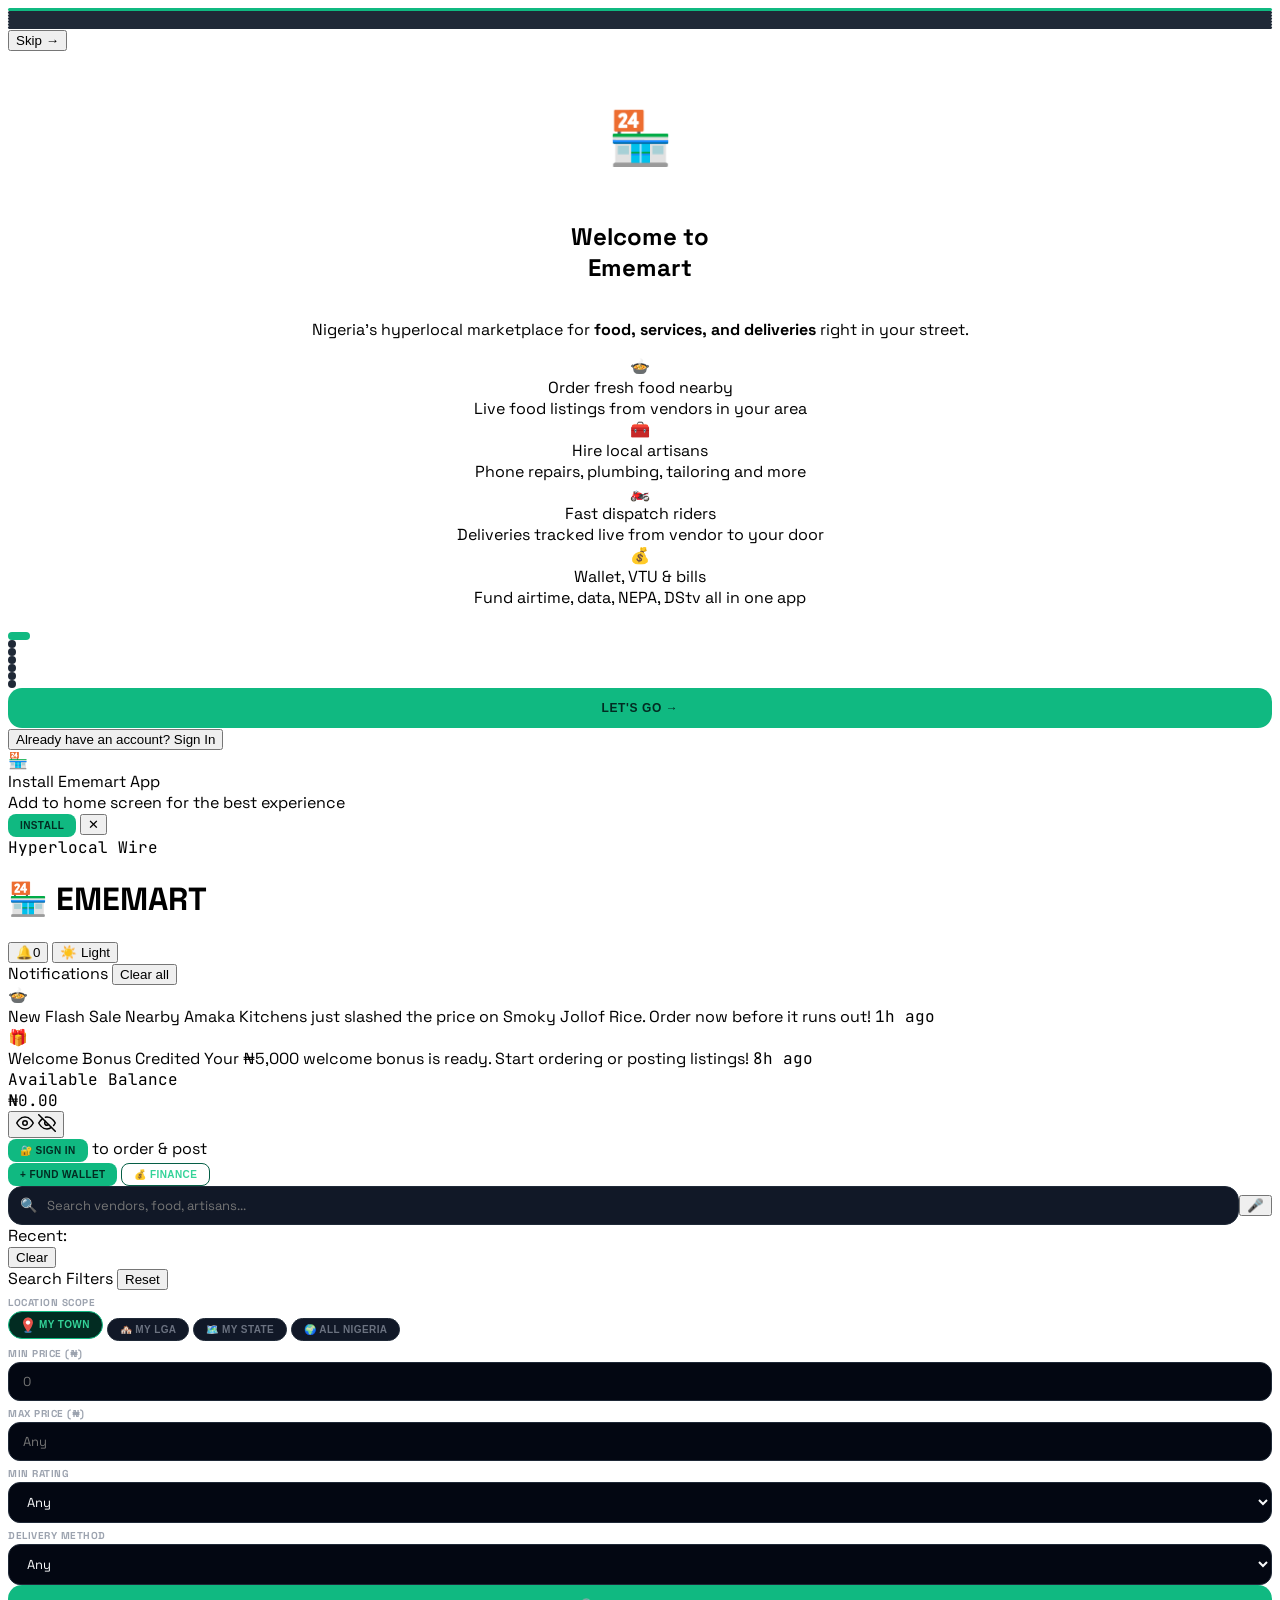
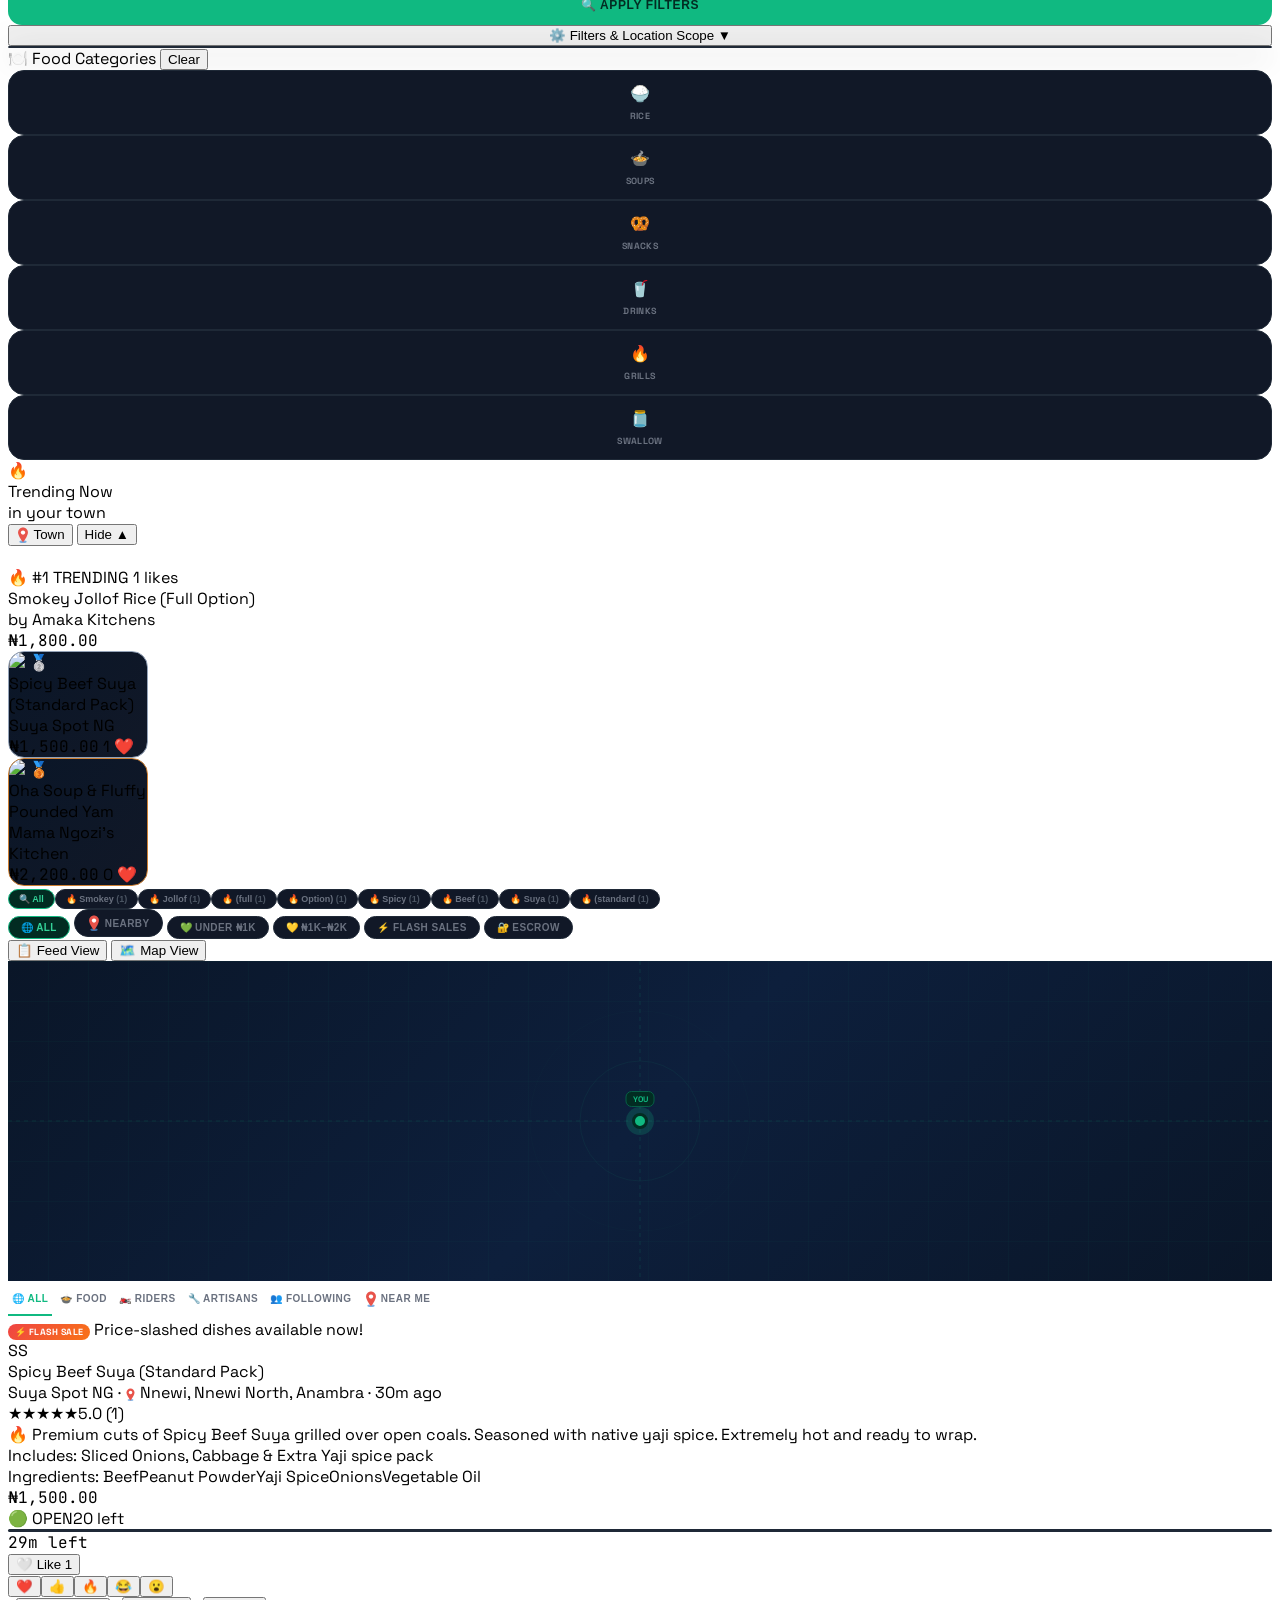
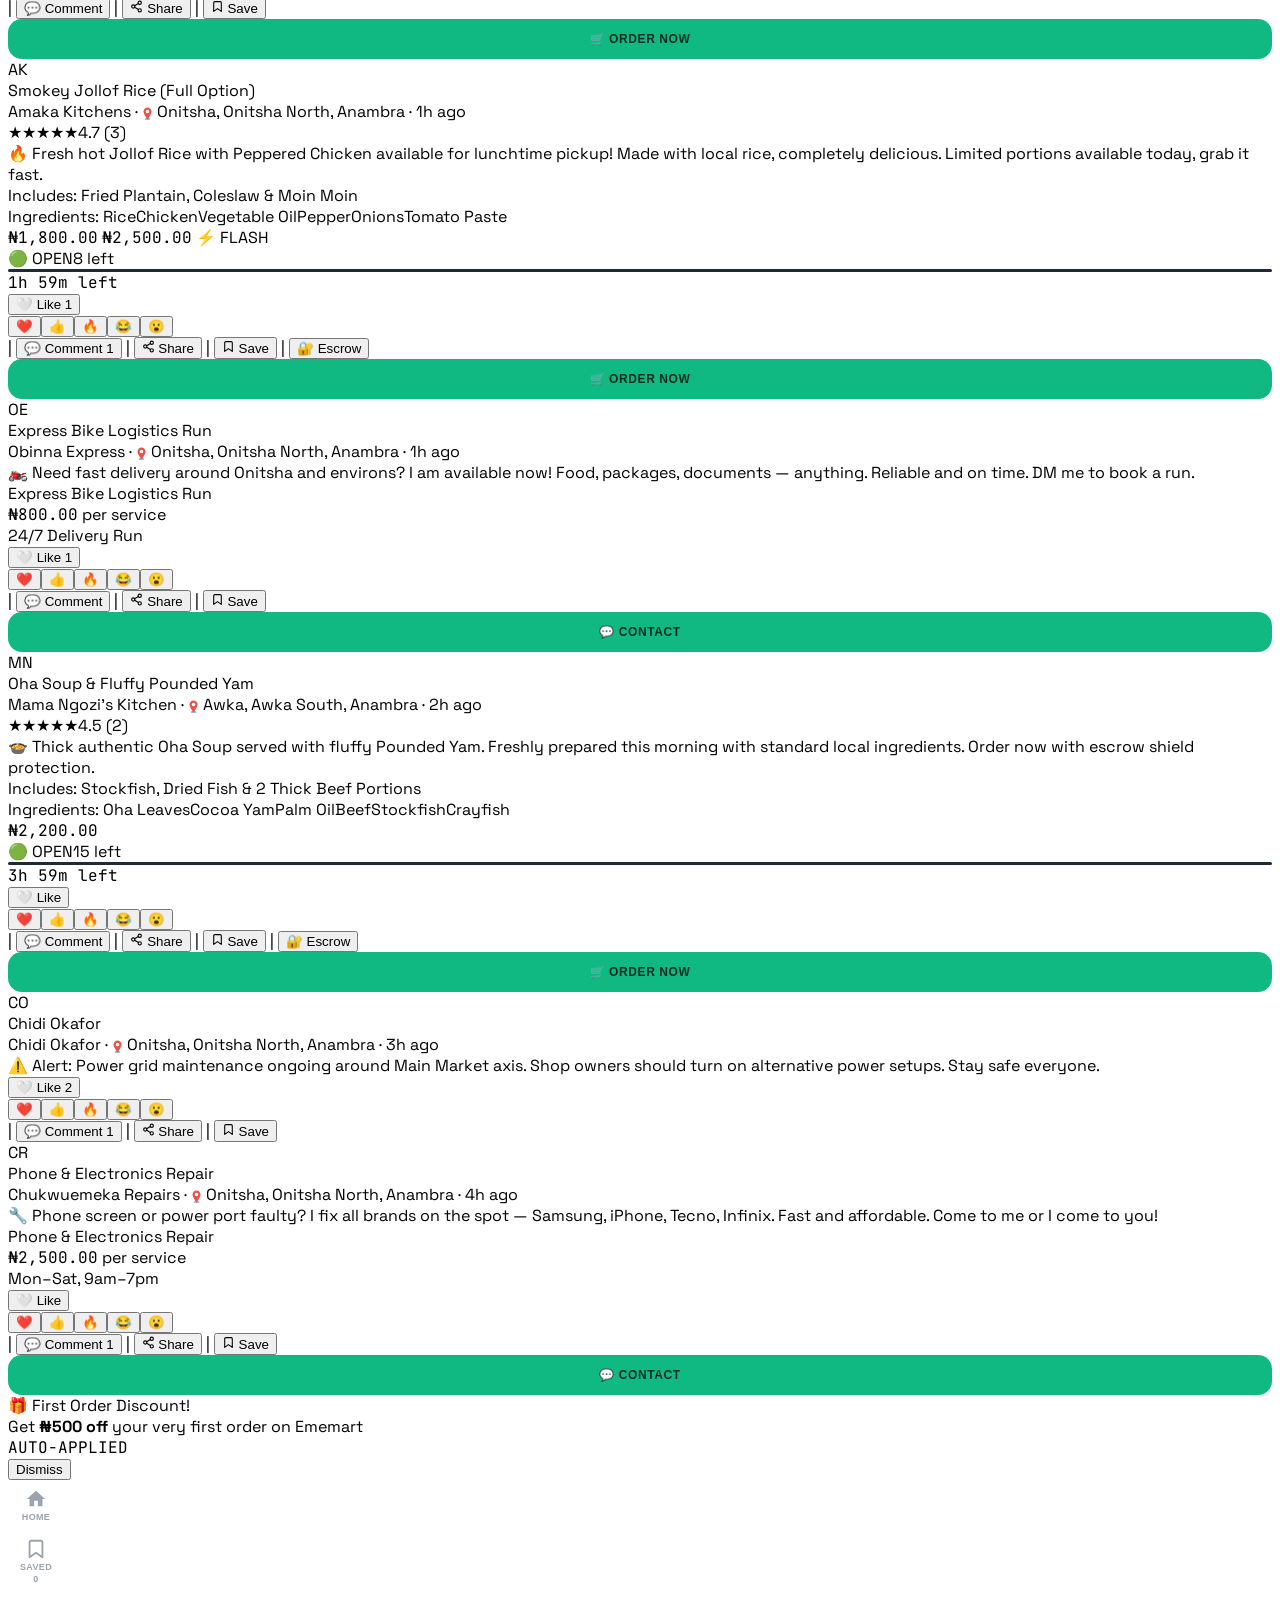
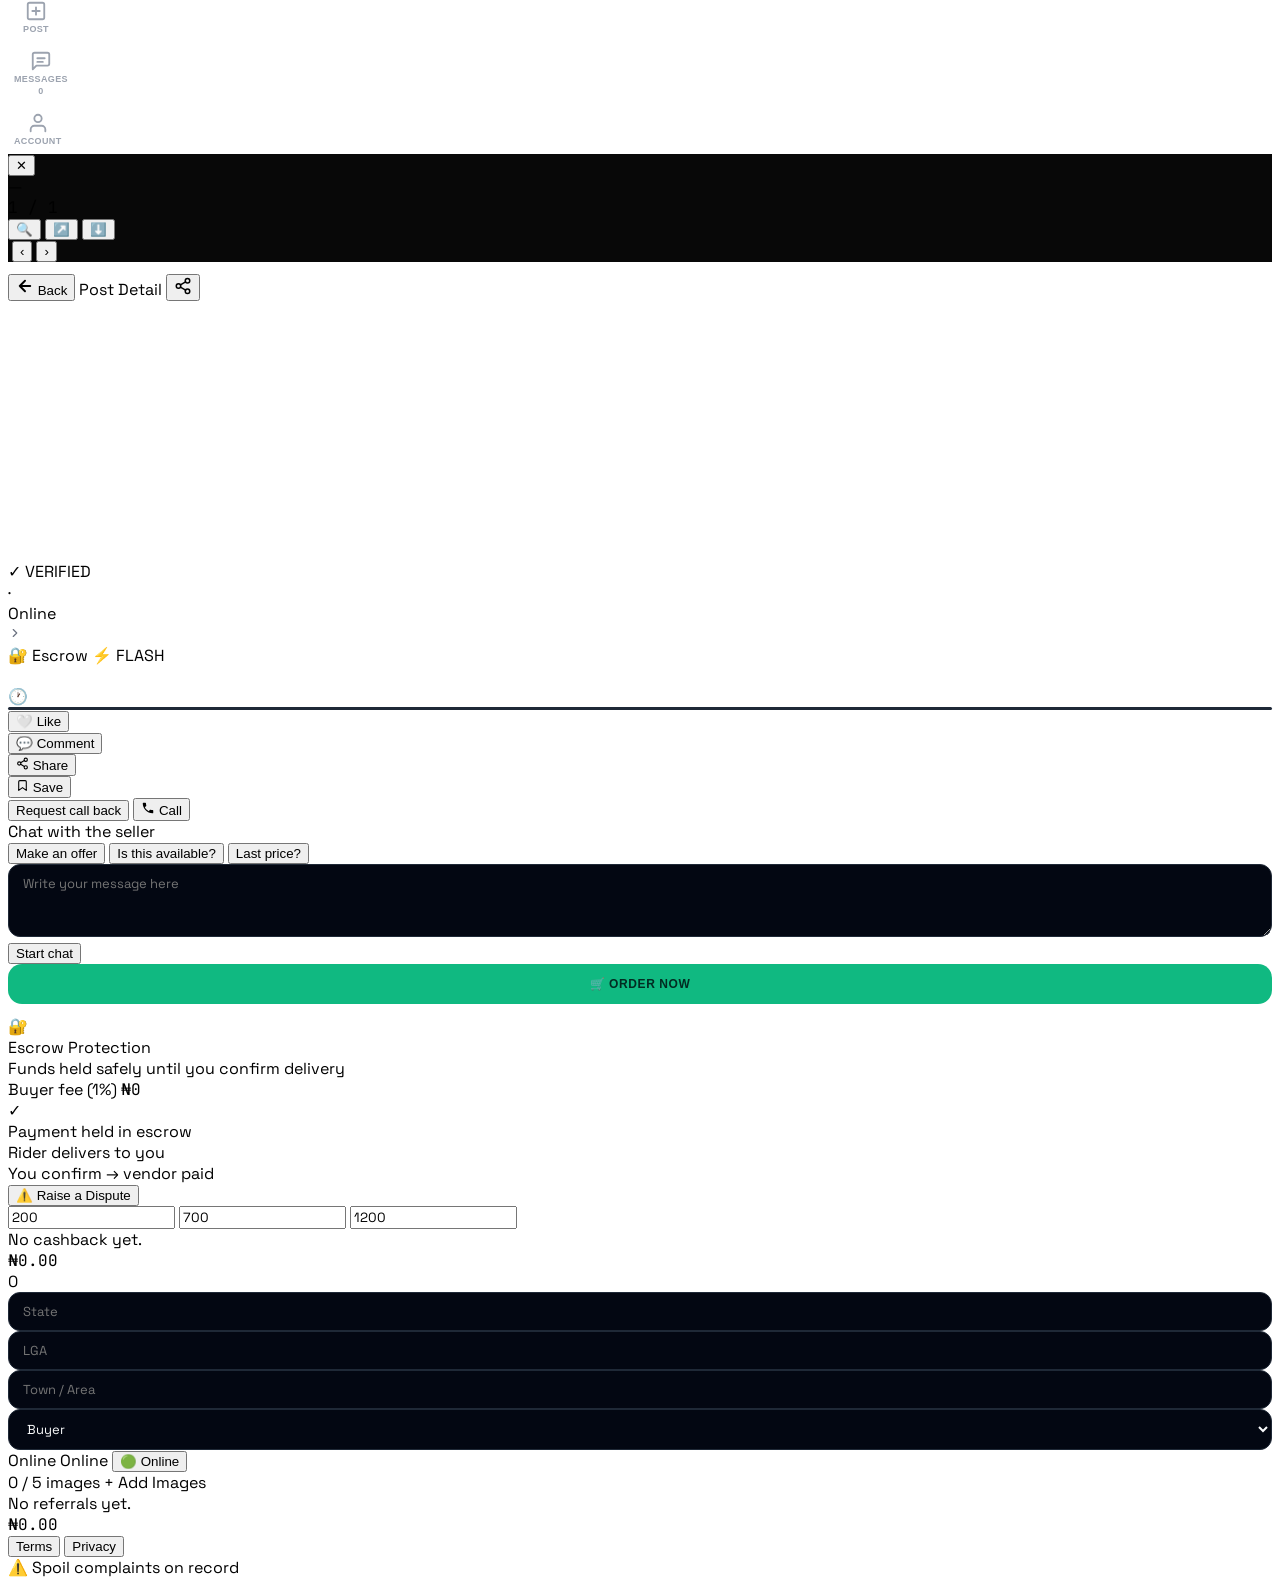
==== index.html @ 36f1d4f2 "Enhance provider loading and plan display features Refactor provider selection and plan display logi" ====
<!DOCTYPE html>
<html lang="en">
<head>
<meta charset="UTF-8">
<meta name="viewport" content="width=device-width, initial-scale=1.0, maximum-scale=1.0, user-scalable=no">
<title>Ememart — Hyperlocal Wire</title>
<script src="https://cdn.tailwindcss.com"></script>
<script src="https://accounts.google.com/gsi/client" async defer></script>
<style>
  @import url('https://fonts.googleapis.com/css2?family=Space+Grotesk:wght@400;500;700;900&family=JetBrains+Mono:wght@400;700&display=swap');
  *{box-sizing:border-box;-webkit-tap-highlight-color:transparent;}
  body{font-family:'Space Grotesk',sans-serif;}
  .mono{font-family:'JetBrains Mono',monospace;}
  .panel{display:none;flex-direction:column;}
  .panel.active{display:flex;}
  @keyframes fadeUp{from{opacity:0;transform:translateY(8px)}to{opacity:1;transform:translateY(0)}}
  @keyframes slideDown{from{opacity:0;transform:translateY(-10px)}to{opacity:1;transform:translateY(0)}}
  @keyframes pulse-ring{0%{transform:scale(1);opacity:1}100%{transform:scale(1.5);opacity:0}}
  @keyframes countdown{from{stroke-dashoffset:0}to{stroke-dashoffset:283}}
  .fade-up{animation:fadeUp .25s ease-out forwards}
  .slide-down{animation:slideDown .2s ease-out forwards}
  .notification-dot::after{content:'';position:absolute;top:2px;right:2px;width:8px;height:8px;background:#10b981;border-radius:50%;}
  .ring-pulse{animation:pulse-ring .8s ease-out infinite}
  .actions-row::-webkit-scrollbar{display:none;}
  .actions-row{scrollbar-width:none;-ms-overflow-style:none;}
  ::-webkit-scrollbar-track{background:transparent}
  ::-webkit-scrollbar-thumb{background:#374151;border-radius:4px}
  .chip{display:inline-flex;align-items:center;gap:4px;background:rgba(16,185,129,.12);color:#34d399;border:1px solid rgba(16,185,129,.25);font-size:10px;font-weight:700;padding:3px 10px;border-radius:8px}
  .timer-bar{height:3px;background:#1f2937;border-radius:2px;overflow:hidden}
  .reaction-picker{animation:reactionPop .15s ease-out}
  @keyframes reactionPop{from{opacity:0;transform:translateY(4px) scale(0.9)}to{opacity:1;transform:translateY(0) scale(1)}}
  .timer-bar-fill{height:100%;background:linear-gradient(90deg,#10b981,#f59e0b);border-radius:2px;transition:width .5s linear}
  .flash-badge{background:linear-gradient(135deg,#ef4444,#f97316);color:#fff;font-size:9px;font-weight:900;padding:2px 7px;border-radius:20px;letter-spacing:.05em;text-transform:uppercase}
  .escrow-badge{background:linear-gradient(135deg,#6366f1,#8b5cf6);color:#fff;font-size:9px;font-weight:900;padding:2px 7px;border-radius:20px}
  .sticky-btn{display:flex;flex-direction:column;align-items:center;gap:2px;background:transparent;border:none;border-radius:0;padding:8px 6px;cursor:pointer;transition:all .15s;font-size:9px;font-weight:800;color:#9ca3af;text-transform:uppercase;letter-spacing:.04em;min-width:56px;text-align:center}
  .sticky-btn:hover,.sticky-btn:active{background:transparent;border-color:transparent;color:#34d399}
  .dispute-reason-opt{display:flex;align-items:flex-start;gap:10px;padding:10px 12px;border-bottom:1px solid #1f2937;cursor:pointer;transition:all .15s;}
  .dispute-reason-opt:last-child{border-bottom:none;}
  .dispute-reason-opt:hover{background:rgba(16,185,129,.06);}
  .dispute-tab{transition:all .15s;cursor:pointer;color:#6b7280;}
  .dispute-tab.active{background:#10b981;color:#022c22;}
  /* PIN pad */
  .pin-pad-btn{background:#1f2937;border:1px solid #374151;border-radius:16px;padding:14px 8px;font-size:20px;font-weight:900;color:#f9fafb;cursor:pointer;transition:all .1s;display:flex;flex-direction:column;align-items:center;justify-content:center;gap:1px;line-height:1;user-select:none;}
  .pin-pad-btn:active{background:#065f46;border-color:#10b981;transform:scale(.94);}
  .pin-pad-btn:hover{background:#374151;}
  .pin-pad-sub{font-size:7px;font-weight:900;color:#6b7280;letter-spacing:.08em;line-height:1;}
  .pin-dot-filled{background:#10b981;border-color:#10b981;}
  .pin-dot-error{background:#ef4444;border-color:#ef4444;animation:shake .3s ease;}
  .gallery-trigger{position:relative;}
  .gallery-tap-hint{position:absolute;bottom:8px;right:8px;background:rgba(0,0,0,.6);color:#fff;font-size:9px;font-weight:900;padding:3px 8px;border-radius:8px;opacity:0;transition:opacity .2s;pointer-events:none;}
  .gallery-trigger:hover .gallery-tap-hint{opacity:1;}
  /* Lightbox */
  #gallery-lightbox{background:rgba(0,0,0,.97);touch-action:pan-y;}
  .gallery-img-wrap{display:flex;align-items:center;justify-content:center;width:100%;height:100%;overflow:hidden;}
  .gallery-img-wrap img{max-width:100%;max-height:100%;object-fit:contain;transition:transform .2s;user-select:none;}
  .gallery-dot{width:6px;height:6px;border-radius:50%;background:#374151;transition:all .2s;cursor:pointer;}
  .gallery-dot.active{background:#10b981;width:18px;border-radius:3px;}
  .promoted-post{border-color:#7c3aed!important;box-shadow:0 0 0 1px rgba(124,58,237,.4),0 4px 24px rgba(124,58,237,.15);}
  .promoted-badge{display:inline-flex;align-items:center;gap:2px;background:linear-gradient(135deg,#4c1d95,#7c3aed);color:#e9d5ff;font-size:9px;font-weight:900;padding:2px 6px;border-radius:6px;border:1px solid rgba(167,139,250,.4);letter-spacing:.04em;}
  .boost-option{border:2px solid #374151;border-radius:16px;padding:12px;cursor:pointer;transition:all .15s;background:#111827;}
  .boost-option:hover,.boost-option.selected{border-color:#7c3aed;background:rgba(124,58,237,.1);}
  .boost-option .boost-price{font-size:20px;font-weight:900;color:#a78bfa;}
  .promoted-strip{background:linear-gradient(90deg,rgba(124,58,237,.15),rgba(124,58,237,.05));border-top:1px solid rgba(124,58,237,.25);padding:4px 12px;font-size:9px;font-weight:900;color:#a78bfa;letter-spacing:.06em;text-transform:uppercase;}
  .tab-pill{padding:6px 14px;border-radius:20px;font-size:11px;font-weight:800;letter-spacing:.04em;text-transform:uppercase;transition:all .2s;cursor:pointer;border:1.5px solid transparent}
  .tab-pill.active{background:#10b981;color:#022c22;border-color:#10b981}
  .tab-pill:not(.active){color:#6b7280;border-color:#374151}
  .modal-overlay{position:fixed;inset:0;background:rgba(0,0,0,.75);backdrop-filter:blur(4px);z-index:200;display:flex;align-items:flex-end;justify-content:center;padding-bottom:0}
  .modal-overlay.hidden{display:none}
  .modal-sheet{background:#111827;border:1px solid #1f2937;border-radius:20px 20px 0 0;width:100%;max-width:480px;max-height:90vh;max-height:90dvh;overflow-y:auto;-webkit-overflow-scrolling:touch;padding:20px 16px 32px}
  .notif-popup{position:fixed;top:70px;left:50%;transform:translateX(-50%);z-index:300;background:#111827;border:1px solid #10b981;border-radius:16px;padding:14px 18px;max-width:340px;width:90%;box-shadow:0 8px 32px rgba(0,0,0,.5)}
  .notif-popup.hidden{display:none}
  .post-card{background:#111827;border:1px solid #1f2937;border-radius:16px;overflow:hidden;transition:border-color .2s}
  .post-card:hover{border-color:#374151}
  input,select,textarea{font-family:'Space Grotesk',sans-serif}
  .feed-tab-btn{flex:1;padding:10px 4px;font-size:10px;font-weight:800;text-transform:uppercase;letter-spacing:.05em;transition:all .15s;border-bottom:2px solid transparent;color:#6b7280;cursor:pointer;background:none;border-top:none;border-left:none;border-right:none}
  .feed-tab-btn.active{color:#10b981;border-bottom-color:#10b981}
  .vtu-card{background:#111827;border:1px solid #1f2937;border-radius:14px;padding:14px;display:flex;flex-direction:column;align-items:center;gap:6px;cursor:pointer;transition:all .2s;text-align:center}
  .vtu-card:hover{border-color:#10b981;background:#022c22}
  .chat-bubble-me{background:#022c22;border:1px solid #065f46;padding:10px 12px;border-radius:16px 16px 4px 16px;max-width:80%;align-self:flex-end;margin-left:auto}
  .chat-bubble-them{background:#1f2937;border:1px solid #374151;padding:10px 12px;border-radius:16px 16px 16px 4px;max-width:80%;align-self:flex-start}
  .inbox-item{display:flex;gap:10px;padding:12px;border-bottom:1px solid #1f2937;cursor:pointer;transition:background .15s}
  .inbox-item:hover{background:#111827}
  .online-dot{width:8px;height:8px;background:#10b981;border-radius:50%;flex-shrink:0;margin-top:4px}
  /* Online pulse animation */
  @keyframes onlinePulse{0%,100%{box-shadow:0 0 0 0 rgba(16,185,129,.5)}50%{box-shadow:0 0 0 4px rgba(16,185,129,.0)}}
  .online-pulse{animation:onlinePulse 2s infinite;}
  /* Message status indicators */
  .msg-status-sent{color:#6b7280;}
  .msg-status-delivered{color:#60a5fa;}
  .msg-status-read{color:#10b981;}
  .expanded-post-overlay{position:fixed;inset:0;background:rgba(0,0,0,.9);z-index:250;overflow-y:auto;padding:16px}
  .label-sm{font-size:10px;font-weight:800;color:#9ca3af;text-transform:uppercase;letter-spacing:.05em}
  .inp{background:#030712;border:1.5px solid #1f2937;border-radius:12px;padding:10px 14px;font-size:13px;color:#f9fafb;width:100%;transition:border-color .15s;outline:none}
  .inp:focus{border-color:#10b981}
  .inp.error{border-color:#ef4444;background:#1a0a0a;}
  /* Vendor Profile */
  .vp-stat{display:flex;flex-direction:column;align-items:center;gap:2px;background:#111827;border:1px solid #1f2937;border-radius:14px;padding:12px 8px;flex:1;}
  .vp-listing-card{background:#111827;border:1px solid #1f2937;border-radius:14px;overflow:hidden;cursor:pointer;transition:border-color .15s;}
  .vp-listing-card:hover{border-color:#10b981;}
  .author-tap{cursor:pointer;transition:opacity .15s;}
  .author-tap:hover{opacity:.8;}
  /* Order Flow */
  .order-status-pill{display:inline-flex;align-items:center;gap:4px;font-size:9px;font-weight:900;text-transform:uppercase;letter-spacing:.04em;padding:3px 8px;border-radius:8px;}
  .status-pending{background:rgba(251,191,36,.12);color:#fbbf24;border:1px solid rgba(251,191,36,.25);}
  .status-accepted{background:rgba(59,130,246,.12);color:#60a5fa;border:1px solid rgba(59,130,246,.25);}
  .status-preparing{background:rgba(249,115,22,.12);color:#fb923c;border:1px solid rgba(249,115,22,.25);}
  .status-ready{background:rgba(16,185,129,.12);color:#34d399;border:1px solid rgba(16,185,129,.25);}
  .status-delivered{background:rgba(139,92,246,.12);color:#a78bfa;border:1px solid rgba(139,92,246,.25);}
  .status-completed{background:rgba(16,185,129,.2);color:#10b981;border:1px solid #065f46;}
  /* Ratings & Reviews */
  .star-tap{font-size:28px;cursor:pointer;transition:transform .1s;line-height:1;padding:2px;}
  .star-tap:hover{transform:scale(1.2);}
  .star-mini{font-size:11px;color:#fbbf24;}
  .review-card{background:#111827;border:1px solid #1f2937;border-radius:14px;padding:12px;display:flex;flex-direction:column;gap:6px;}
  .rating-bar-row{display:flex;align-items:center;gap:8px;}
  .rating-bar-track{flex:1;height:5px;background:#1f2937;border-radius:4px;overflow:hidden;}
  .rating-bar-fill{height:100%;background:#fbbf24;border-radius:4px;transition:width .5s ease;}
  /* Open/Closed badge */
  .open-badge{display:inline-flex;align-items:center;gap:3px;font-size:9px;font-weight:900;padding:2px 7px;border-radius:8px;text-transform:uppercase;letter-spacing:.04em;}
  .open-badge.open{background:rgba(16,185,129,.15);color:#34d399;border:1px solid rgba(16,185,129,.3);}
  .open-badge.closed{background:rgba(239,68,68,.1);color:#f87171;border:1px solid rgba(239,68,68,.2);}
  .open-badge.unknown{background:rgba(107,114,128,.1);color:#9ca3af;border:1px solid rgba(107,114,128,.2);}
  .qty-btn{width:32px;height:32px;border-radius:10px;background:#1f2937;border:1px solid #374151;color:#f9fafb;font-size:16px;font-weight:900;display:flex;align-items:center;justify-content:center;cursor:pointer;transition:all .15s;}
  .qty-btn:hover{background:#374151;border-color:#10b981;}
  .receipt-row{display:flex;justify-content:space-between;align-items:center;padding:6px 0;border-bottom:1px solid #1f2937;font-size:12px;}
  .receipt-row:last-child{border-bottom:none;}
  .inp.error:focus{border-color:#ef4444;}
  .field-error{font-size:10px;color:#ef4444;font-weight:700;margin-top:2px;display:none;}
  .field-error.visible{display:block;}
  .btn-primary{background:#10b981;color:#022c22;font-weight:900;font-size:12px;text-transform:uppercase;letter-spacing:.05em;padding:13px 18px;border-radius:14px;border:none;cursor:pointer;transition:all .15s;width:100%;text-align:center}
  .btn-primary:hover{background:#059669}
  .btn-sm-primary{background:#10b981;color:#022c22;font-weight:900;font-size:10px;text-transform:uppercase;letter-spacing:.04em;padding:6px 12px;border-radius:8px;border:none;cursor:pointer;transition:all .12s}
  .btn-sm-primary:hover{background:#059669}
  .btn-sm-outline{background:transparent;color:#34d399;border:1px solid #065f46;font-weight:800;font-size:10px;text-transform:uppercase;letter-spacing:.04em;padding:5px 12px;border-radius:8px;cursor:pointer;transition:all .12s}
  .btn-sm-outline:hover{background:#022c22;border-color:#10b981}
  .search-bar{position:relative;display:flex;align-items:center;}
  .search-bar input{background:#111827;border:1.5px solid #1f2937;border-radius:14px;padding:10px 14px 10px 38px;font-size:13px;color:#f9fafb;width:100%;outline:none;transition:border-color .15s;}
  .search-bar input:focus{border-color:#10b981;}
  .search-bar .search-icon{position:absolute;left:12px;color:#6b7280;font-size:14px;pointer-events:none;}
  .search-results{background:#111827;border:1px solid #1f2937;border-radius:14px;max-height:280px;overflow-y:auto;box-shadow:0 8px 32px rgba(0,0,0,.6);}
  .search-result-item{padding:10px 14px;border-bottom:1px solid #1f2937;cursor:pointer;transition:background .12s;display:flex;align-items:center;gap:10px;}
  .search-result-item:hover{background:#1f2937;}
  .search-result-item:last-child{border-bottom:none;}
  .filter-pill{display:inline-flex;align-items:center;gap:4px;padding:5px 12px;border-radius:20px;font-size:10px;font-weight:800;text-transform:uppercase;letter-spacing:.04em;border:1.5px solid #1f2937;background:#111827;color:#6b7280;cursor:pointer;transition:all .15s;white-space:nowrap;}
  .filter-pill.active{background:#022c22;border-color:#10b981;color:#34d399;}
  .filter-pill:hover{border-color:#374151;color:#9ca3af;}
  .cat-card{display:flex;flex-direction:column;align-items:center;gap:6px;padding:12px 8px;background:#111827;border:1.5px solid #1f2937;border-radius:16px;cursor:pointer;transition:all .18s;text-align:center;min-width:70px;}
  .cat-card:hover,.cat-card.active{background:#022c22;border-color:#10b981;}
  .cat-card span.label{font-size:9px;font-weight:800;text-transform:uppercase;letter-spacing:.04em;color:#6b7280;}
  .cat-card.active span.label{color:#34d399;}
  .map-vendor-pin{position:absolute;transform:translate(-50%,-100%);cursor:pointer;filter:drop-shadow(0 2px 4px rgba(0,0,0,.8));}
  .map-pin-bubble{background:#10b981;color:#022c22;font-size:9px;font-weight:900;padding:4px 8px;border-radius:10px;white-space:nowrap;border:2px solid #022c22;}
  .map-pin-bubble::after{content:'';position:absolute;bottom:-6px;left:50%;transform:translateX(-50%);border:4px solid transparent;border-top-color:#10b981;}
  .trending-card{background:linear-gradient(135deg,#0a1628,#111827);border:1px solid #1f2937;border-radius:16px;overflow:hidden;min-width:140px;max-width:140px;cursor:pointer;transition:all .2s;flex-shrink:0;}
  .trending-card:hover{border-color:#10b981;transform:translateY(-2px);}
  .trending-card.rank-1{border-color:#f59e0b;box-shadow:0 0 12px rgba(245,158,11,.2);}
  .trending-card.rank-2{border-color:#94a3b8;}
  .trending-card.rank-3{border-color:#cd7f32;}
  .trending-keyword{background:#111827;border:1px solid #1f2937;border-radius:20px;padding:4px 10px;font-size:9px;font-weight:900;color:#6b7280;cursor:pointer;white-space:nowrap;transition:all .15s;flex-shrink:0;}
  .trending-keyword:hover,.trending-keyword.active{background:#022c22;border-color:#10b981;color:#34d399;}
  .community-card{background:#111827;border:1px solid #1f2937;border-radius:14px;padding:12px;display:flex;align-items:center;gap:10px;cursor:pointer;transition:all .15s;}
  .community-card:hover{border-color:#10b981;background:#0a1628;}
  .like-btn{background:none;border:none;cursor:pointer;color:#6b7280;font-size:11px;font-weight:800;display:flex;align-items:center;gap:3px;padding:4px 8px;border-radius:8px;transition:all .12s;}
  .like-btn:hover,.like-btn.liked{color:#f43f5e;}
  .like-btn.liked{background:rgba(244,63,94,.1);}
  .comment-btn{background:none;border:none;cursor:pointer;color:#6b7280;font-size:11px;font-weight:800;display:flex;align-items:center;gap:3px;padding:4px 8px;border-radius:8px;transition:all .12s;}
  .comment-btn:hover{color:#60a5fa;background:rgba(96,165,250,.1);}
  .share-btn{background:none;border:none;cursor:pointer;color:#6b7280;font-size:11px;font-weight:800;display:flex;align-items:center;gap:3px;padding:4px 8px;border-radius:8px;transition:all .12s;}
  .share-btn:hover{color:#34d399;background:rgba(52,211,153,.1);}
  .finance-tab{flex:1;padding:8px 4px;font-size:10px;font-weight:800;text-transform:uppercase;letter-spacing:.04em;border-bottom:2px solid transparent;color:#6b7280;cursor:pointer;background:none;border-top:none;border-left:none;border-right:none;transition:all .15s;}
  .finance-tab.active{color:#10b981;border-bottom-color:#10b981;}
  .txn-row{display:flex;align-items:center;gap:10px;padding:11px 14px;border-bottom:1px solid #1f2937;transition:background .12s;}
  .txn-row:last-child{border-bottom:none;}
  .txn-row:hover{background:#1a2332;}
  .txn-icon{width:34px;height:34px;border-radius:10px;display:flex;align-items:center;justify-content:center;font-size:16px;flex-shrink:0;}
  .txn-credit{background:rgba(16,185,129,.15);}
  .txn-debit{background:rgba(239,68,68,.12);}
  .stat-card{background:linear-gradient(135deg,#0a1628,#111827);border:1px solid #1f2937;border-radius:16px;padding:14px;display:flex;flex-direction:column;gap:4px;}
  .badge-reward{display:inline-flex;align-items:center;gap:4px;background:rgba(251,191,36,.1);color:#fbbf24;border:1px solid rgba(251,191,36,.25);font-size:9px;font-weight:900;padding:3px 8px;border-radius:8px;text-transform:uppercase;letter-spacing:.04em;}
  .progress-bar{height:6px;background:#1f2937;border-radius:4px;overflow:hidden;}
  .progress-fill{height:100%;border-radius:4px;transition:width .6s ease;}
  .split-friend{display:flex;align-items:center;gap:8px;padding:8px 10px;background:#0d1f3c;border:1px solid #1f2937;border-radius:12px;}
  .safety-tab{flex:1;padding:8px 4px;font-size:10px;font-weight:800;text-transform:uppercase;letter-spacing:.04em;border-bottom:2px solid transparent;color:#6b7280;cursor:pointer;background:none;border-top:none;border-left:none;border-right:none;transition:all .15s;}
  .safety-tab.active{color:#ef4444;border-bottom-color:#ef4444;}
  .report-reason{display:flex;align-items:center;gap:10px;padding:11px 14px;border-bottom:1px solid #1f2937;cursor:pointer;transition:background .12s;border-radius:0;}
  .report-reason:hover{background:#1f2937;}
  .report-reason.selected{background:rgba(239,68,68,.1);border-left:3px solid #ef4444;}
  .dispute-step{display:flex;align-items:flex-start;gap:10px;padding:10px 0;border-bottom:1px solid #1f2937;}
  .dispute-step:last-child{border-bottom:none;}
  .step-num{width:24px;height:24px;border-radius:50%;background:#065f46;color:#34d399;font-size:10px;font-weight:900;display:flex;align-items:center;justify-content:center;flex-shrink:0;margin-top:1px;}
  .sos-btn{background:linear-gradient(135deg,#dc2626,#991b1b);border:2px solid #ef4444;border-radius:20px;padding:18px;display:flex;flex-direction:column;align-items:center;gap:6px;cursor:pointer;transition:all .2s;animation:pulse-ring 1.5s ease-out infinite;}
  .sos-btn:active{transform:scale(.96);}
  .support-bubble{padding:10px 14px;border-radius:16px;max-width:85%;font-size:12px;line-height:1.5;}
  .support-bubble.agent{background:#1e3a5f;border:1px solid #1d4ed8;color:#bfdbfe;border-radius:16px 16px 16px 4px;align-self:flex-start;}
  .support-bubble.user{background:#022c22;border:1px solid #065f46;color:#d1fae5;border-radius:16px 16px 4px 16px;align-self:flex-end;margin-left:auto;}
  .blocked-badge{display:inline-flex;align-items:center;gap:3px;background:rgba(239,68,68,.1);color:#ef4444;border:1px solid rgba(239,68,68,.25);font-size:9px;font-weight:900;padding:2px 7px;border-radius:6px;text-transform:uppercase;}
  /* ===== LIGHT MODE OVERRIDES ===== */
  body.light{ background:#f1f5f9 !important; color:#0f172a !important; }

  /* Backgrounds */
  body.light [class*="bg-gray-950"],
  body.light [class*="bg-gray-950\/"] { background-color:#f8fafc !important; }
  body.light [class*="bg-gray-900"],
  body.light [class*="bg-gray-900\/"] { background-color:#f1f5f9 !important; }
  body.light [class*="bg-gray-800"],
  body.light [class*="bg-gray-800\/"] { background-color:#e2e8f0 !important; }
  body.light [class*="bg-gray-700"],
  body.light [class*="bg-gray-700\/"] { background-color:#cbd5e1 !important; }

  /* Text */
  body.light [class*="text-white"]    { color:#0f172a !important; }
  body.light [class*="text-gray-100"] { color:#1e293b !important; }
  body.light [class*="text-gray-200"] { color:#334155 !important; }
  body.light [class*="text-gray-300"] { color:#334155 !important; }
  body.light [class*="text-gray-400"] { color:#475569 !important; }
  body.light [class*="text-gray-500"] { color:#64748b !important; }
  body.light [class*="text-gray-600"] { color:#94a3b8 !important; }

  /* Borders */
  body.light [class*="border-gray-900"] { border-color:#e2e8f0 !important; }
  body.light [class*="border-gray-800"] { border-color:#e2e8f0 !important; }
  body.light [class*="border-gray-700"] { border-color:#cbd5e1 !important; }

  /* Specific UI elements */
  body.light .post-card                 { background:#ffffff !important; box-shadow:0 1px 4px rgba(0,0,0,.08); }
  body.light .modal-sheet               { background:#ffffff !important; }
  body.light .modal-overlay             { background:rgba(15,23,42,.5) !important; }
  body.light .inp                       { background:#f8fafc !important; border-color:#e2e8f0 !important; color:#0f172a !important; }
  body.light .inp:focus                 { border-color:#10b981 !important; }
  body.light .inp::placeholder          { color:#94a3b8 !important; }
  body.light .filter-pill               { background:#f1f5f9 !important; border-color:#e2e8f0 !important; color:#64748b !important; }
  body.light .filter-pill.active        { background:#ecfdf5 !important; border-color:#10b981 !important; color:#059669 !important; }
  body.light .feed-tab-btn             { color:#64748b !important; background:#f1f5f9 !important; }
  body.light .feed-tab-btn.active      { color:#059669 !important; border-color:#10b981 !important; background:#ecfdf5 !important; }
  body.light .sticky-btn               { color:#64748b !important; }
  body.light .sticky-btn.text-emerald-400 { color:#059669 !important; }
  body.light footer                     { background:#ffffff !important; border-color:#e2e8f0 !important; }
  body.light header                     { background:#ffffff !important; border-color:#e2e8f0 !important; box-shadow:0 1px 4px rgba(0,0,0,.06) !important; }
  body.light .panel                     { background:#f1f5f9 !important; }
  body.light #notif-center > div        { background:#ffffff !important; }
  body.light .search-results            { background:#ffffff !important; border-color:#e2e8f0 !important; }
  body.light .search-result-item:hover  { background:#f1f5f9 !important; }
  body.light .trending-card             { background:#ffffff !important; border-color:#e2e8f0 !important; }
  body.light .review-card               { background:#ffffff !important; border-color:#e2e8f0 !important; }
  body.light .community-card            { background:#ffffff !important; border-color:#e2e8f0 !important; }
  body.light .stat-card                 { background:#ffffff !important; border-color:#e2e8f0 !important; }
  body.light .txn-row:hover             { background:#f8fafc !important; }
  body.light .split-friend              { background:#f1f5f9 !important; border-color:#e2e8f0 !important; }
  body.light #onboarding-overlay        { background:#f8fafc !important; }
  #onboarding-overlay                   { display:flex; flex-direction:column; width:100%; height:100%; }
  #onboarding-overlay                   { display:flex; flex-direction:column; }
  #onboarding-overlay.ob-hidden         { display:none !important; }

  /* Keep emerald/amber/red/sky accent colors the same in both modes */
  body.light [class*="text-emerald-"]   { /* inherit — keep as is */ }
  body.light [class*="text-amber-"]     { /* inherit — keep as is */ }
  body.light [class*="text-red-"]       { /* inherit — keep as is */ }
  body.light [class*="bg-emerald-5"]    { /* keep buttons */ }
  .onboard-slide{display:none;flex-direction:column;align-items:center;justify-content:flex-start;gap:0;text-align:center;padding:32px 24px 24px;min-height:100%;animation:fadeSlide .35s ease forwards;}
  .onboard-slide.active{display:flex;}
  @keyframes fadeSlide{from{opacity:0;transform:translateX(24px)}to{opacity:1;transform:translateX(0)}}
  @keyframes shake{0%,100%{transform:translateX(0)}20%,60%{transform:translateX(-6px)}40%,80%{transform:translateX(6px)}}
  .onboard-dot{width:8px;height:8px;border-radius:50%;background:#1f2937;transition:all .2s;}
  .onboard-dot.active{background:#10b981;width:22px;border-radius:4px;}
  .onboard-icon-wrap{width:110px;height:110px;border-radius:32px;display:flex;align-items:center;justify-content:center;font-size:52px;margin-bottom:8px;flex-shrink:0;}
  .ob-role-card{display:flex;align-items:center;gap:12px;background:#111827;border:2px solid #1f2937;border-radius:16px;padding:14px 12px;cursor:pointer;transition:all .2s;width:100%;max-width:320px;text-align:left;}
  .ob-role-card:hover{border-color:#10b981;background:rgba(16,185,129,.06);}
</style>
<script>
// ============================================================
// SERVICE WORKER + PUSH NOTIFICATIONS
// ============================================================
const SW_BLOB_KEY = 'ememart_sw_installed';

// Build and register an inline Service Worker via blob URL
(function initServiceWorker(){
  if(!('serviceWorker' in navigator)) return;

  const swCode = `
// Ememart Service Worker v1
const CACHE = 'ememart-v1';

self.addEventListener('install', e => {
  self.skipWaiting();
});

self.addEventListener('activate', e => {
  e.waitUntil(clients.claim());
});

// Handle push events (Web Push API)
self.addEventListener('push', e => {
  let data = { title: 'Ememart', body: 'You have a new update.', icon: '🏪', tag: 'ememart-push' };
  try { data = Object.assign(data, e.data ? e.data.json() : {}); } catch(_){}
  e.waitUntil(
    self.registration.showNotification(data.title, {
      body: data.body,
      icon: data.icon,
      badge: '/favicon.ico',
      tag: data.tag || 'ememart-push',
      renotify: true,
      vibrate: [200, 100, 200],
      data: { url: data.url || '/' }
    })
  );
});

// Notification click → focus or open the app
self.addEventListener('notificationclick', e => {
  e.notification.close();
  const target = (e.notification.data && e.notification.data.url) || '/';
  e.waitUntil(
    clients.matchAll({ type: 'window', includeUncontrolled: true }).then(list => {
      const existing = list.find(c => c.url.includes(target) || target === '/');
      if(existing) return existing.focus();
      return clients.openWindow(target);
    })
  );
});
  `;

  const blob = new Blob([swCode], { type: 'application/javascript' });
  const swUrl = URL.createObjectURL(blob);

  navigator.serviceWorker.register(swUrl, { scope: '/' })
    .then(reg => {
      window._swReg = reg;
      // Request permission on first install
      if(Notification.permission === 'default'){
        Notification.requestPermission().then(p => {
          if(p === 'granted') _swSendLocal('🔔','Notifications Enabled','You will now receive order and chat alerts from Ememart.');
        });
      }
    })
    .catch(() => {}); // silently fail in restricted environments
})();

// -------------------------------------------------------
// Helper: fire a native notification when app may be hidden
// Falls back to in-app popup when app is visible
// -------------------------------------------------------
function _swSendLocal(icon, title, body, tag){
  tag = tag || ('em-' + Date.now());
  // Always also show in-app popup (defined later, so use timeout safety)
  setTimeout(() => { if(typeof showPopupNotif === 'function') showPopupNotif(icon, title, body); }, 0);

  // Only fire native notification if page is hidden (background)
  if(document.hidden && Notification.permission === 'granted' && window._swReg){
    window._swReg.showNotification(title, {
      body,
      tag,
      icon: '/favicon.ico',
      vibrate: [150, 80, 150],
      renotify: true
    }).catch(() => {});
  }
}

// -------------------------------------------------------
// Public API — called throughout the app instead of
// showPopupNotif() when the alert should survive if the
// user tabs away (order status changes, chat messages, etc.)
// -------------------------------------------------------
function pushNotify(icon, title, body, tag){
  _swSendLocal(icon, title, body, tag);
}

// Ask for permission on first user gesture if not yet granted
document.addEventListener('click', function askOnce(){
  if(Notification.permission === 'default'){
    Notification.requestPermission().then(p => {
      if(p === 'granted' && typeof showPopupNotif === 'function'){
        showPopupNotif('🔔','Notifications On','You\'ll get alerts for orders and messages even when the app is in the background.');
      }
    });
  }
  document.removeEventListener('click', askOnce);
}, { once: true });
</script>
</head>
<body class="bg-gray-950 text-gray-100 min-h-screen flex flex-col pb-20">

<!-- ===== ONBOARDING OVERLAY ===== -->
<div id="onboarding-overlay" class="ob-hidden fixed inset-0 z-[500] bg-gray-950 flex-col max-w-md mx-auto">

  <!-- Top bar: progress + skip -->
  <div class="flex items-center justify-between px-5 pt-5 pb-2 flex-shrink-0">
    <div class="flex gap-1.5" id="ob-progress-bars">
      <!-- filled by JS -->
    </div>
    <button onclick="skipOnboarding()" class="text-[10px] font-black text-gray-500 hover:text-gray-300 uppercase tracking-widest transition">Skip →</button>
  </div>

  <!-- Slides wrapper -->
  <div class="flex-1 overflow-y-auto overflow-x-hidden relative" id="ob-slides-wrap" style="min-height:0;">

    <!-- SLIDE 1: Welcome -->
    <div class="onboard-slide active" id="ob-slide-1">
      <div class="onboard-icon-wrap bg-gradient-to-br from-emerald-900 to-gray-900 border border-emerald-800" style="animation:pulse-ring 2s ease-out infinite;">🏪</div>
      <h2 class="text-2xl font-black text-white mt-3 leading-tight">Welcome to<br><span class="text-emerald-400">Ememart</span></h2>
      <p class="text-sm text-gray-400 mt-2 leading-relaxed max-w-xs">Nigeria's hyperlocal marketplace for <strong class="text-white">food, services, and deliveries</strong> right in your street.</p>
      <div class="mt-5 flex flex-col gap-2.5 w-full max-w-xs">
        <div class="flex items-center gap-3 bg-gray-900 border border-gray-800 rounded-2xl p-3 text-left">
          <span class="text-2xl flex-shrink-0">🍲</span>
          <div><div class="text-xs font-black text-white">Order fresh food nearby</div><div class="text-[10px] text-gray-400 mt-0.5">Live food listings from vendors in your area</div></div>
        </div>
        <div class="flex items-center gap-3 bg-gray-900 border border-gray-800 rounded-2xl p-3 text-left">
          <span class="text-2xl flex-shrink-0">🧰</span>
          <div><div class="text-xs font-black text-white">Hire local artisans</div><div class="text-[10px] text-gray-400 mt-0.5">Phone repairs, plumbing, tailoring and more</div></div>
        </div>
        <div class="flex items-center gap-3 bg-gray-900 border border-gray-800 rounded-2xl p-3 text-left">
          <span class="text-2xl flex-shrink-0">🏍️</span>
          <div><div class="text-xs font-black text-white">Fast dispatch riders</div><div class="text-[10px] text-gray-400 mt-0.5">Deliveries tracked live from vendor to your door</div></div>
        </div>
        <div class="flex items-center gap-3 bg-gray-900 border border-gray-800 rounded-2xl p-3 text-left">
          <span class="text-2xl flex-shrink-0">💰</span>
          <div><div class="text-xs font-black text-white">Wallet, VTU & bills</div><div class="text-[10px] text-gray-400 mt-0.5">Fund airtime, data, NEPA, DStv all in one app</div></div>
        </div>
      </div>
    </div>

    <!-- SLIDE 2: Pick your role -->
    <div class="onboard-slide" id="ob-slide-2">
      <div class="onboard-icon-wrap bg-gradient-to-br from-sky-900 to-gray-900 border border-sky-800">👤</div>
      <h2 class="text-2xl font-black text-white mt-3 leading-tight">What brings<br><span class="text-sky-400">you here?</span></h2>
      <p class="text-sm text-gray-400 mt-2 leading-relaxed max-w-xs">Choose your role carefully — you can apply to change it later from your account settings.</p>
      <div class="mt-5 flex flex-col gap-2.5 w-full max-w-xs" id="ob-role-cards">
        <div class="ob-role-card" onclick="selectObRole('user',this)">
          <span class="text-2xl">🛍️</span>
          <div class="flex-1">
            <div class="text-xs font-black text-white">Regular Buyer</div>
            <div class="text-[10px] text-gray-400 mt-0.5">I want to order food, hire artisans & use VTU</div>
          </div>
          <span class="ob-role-check hidden text-emerald-400 font-black">✓</span>
        </div>
        <div class="ob-role-card" onclick="selectObRole('vendor',this)">
          <span class="text-2xl">🍲</span>
          <div class="flex-1">
            <div class="text-xs font-black text-white">Food Vendor</div>
            <div class="text-[10px] text-gray-400 mt-0.5">I sell food and want to receive orders nearby</div>
          </div>
          <span class="ob-role-check hidden text-emerald-400 font-black">✓</span>
        </div>
        <div class="ob-role-card" onclick="selectObRole('rider',this)">
          <span class="text-2xl">🏍️</span>
          <div class="flex-1">
            <div class="text-xs font-black text-white">Dispatch Rider</div>
            <div class="text-[10px] text-gray-400 mt-0.5">I do deliveries and want to earn per trip</div>
          </div>
          <span class="ob-role-check hidden text-emerald-400 font-black">✓</span>
        </div>
        <div class="ob-role-card" onclick="selectObRole('artisan',this)">
          <span class="text-2xl">🔧</span>
          <div class="flex-1">
            <div class="text-xs font-black text-white">Artisan / Service Provider</div>
            <div class="text-[10px] text-gray-400 mt-0.5">I offer a skilled service and want bookings</div>
          </div>
          <span class="ob-role-check hidden text-emerald-400 font-black">✓</span>
        </div>
      </div>
    </div>

    <!-- SLIDE 3: Feed & Ordering (buyers) / Post & Earn (sellers) — role-aware -->
    <div class="onboard-slide" id="ob-slide-3">
      <div id="ob-s3-icon" class="onboard-icon-wrap bg-gradient-to-br from-emerald-900 to-gray-900 border border-emerald-800">📰</div>
      <h2 id="ob-s3-title" class="text-2xl font-black text-white mt-3 leading-tight">Your Feed,<br><span class="text-emerald-400">Your Area</span></h2>
      <p id="ob-s3-body" class="text-sm text-gray-400 mt-2 leading-relaxed max-w-xs">Browse the <strong class="text-white">Feed tab</strong> to discover food, artisans, and updates from people near you. Filter by town, LGA or all of Nigeria.</p>
      <!-- Mock feed preview -->
      <div class="mt-5 w-full max-w-xs flex flex-col gap-2">
        <div class="bg-gray-900 border border-gray-800 rounded-2xl p-3 flex gap-3 items-center">
          <div class="w-10 h-10 rounded-xl bg-emerald-900 flex items-center justify-center text-lg flex-shrink-0">🍛</div>
          <div class="flex-1 min-w-0">
            <div class="text-xs font-black text-white">Jollof Rice + Chicken</div>
            <div class="text-[10px] text-gray-400">Mama Nkechi · Yaba, Lagos</div>
            <div class="text-[10px] text-emerald-400 font-black mt-0.5">₦2,500 · 8 portions left</div>
          </div>
          <div class="text-[9px] font-black text-emerald-400 border border-emerald-900 px-2 py-1 rounded-lg">Order</div>
        </div>
        <div class="bg-gray-900 border border-gray-800 rounded-2xl p-3 flex gap-3 items-center">
          <div class="w-10 h-10 rounded-xl bg-amber-900 flex items-center justify-center text-lg flex-shrink-0">🔧</div>
          <div class="flex-1 min-w-0">
            <div class="text-xs font-black text-white">Phone Screen Repair</div>
            <div class="text-[10px] text-gray-400">Emeka Techfix · Ikeja</div>
            <div class="text-[10px] text-amber-400 font-black mt-0.5">₦3,000 – ₦8,000</div>
          </div>
          <div class="text-[9px] font-black text-amber-400 border border-amber-900 px-2 py-1 rounded-lg">Book</div>
        </div>
        <div class="bg-gray-900 border border-gray-800 rounded-2xl p-3 flex gap-3 items-center">
          <div id="ob-s3-extra-icon" class="w-10 h-10 rounded-xl bg-purple-900 flex items-center justify-center text-lg flex-shrink-0">⭐</div>
          <div class="flex-1 min-w-0">
            <div id="ob-s3-extra-title" class="text-xs font-black text-white">Tap ➕ to post your listing</div>
            <div id="ob-s3-extra-body" class="text-[10px] text-gray-400">Reach buyers in your street instantly</div>
          </div>
        </div>
      </div>
    </div>

    <!-- SLIDE 4: Wallet & VTU -->
    <div class="onboard-slide" id="ob-slide-4">
      <div class="onboard-icon-wrap bg-gradient-to-br from-amber-900 to-gray-900 border border-amber-800">💰</div>
      <h2 class="text-2xl font-black text-white mt-3 leading-tight">Your Wallet<br><span class="text-amber-400">& Bills Hub</span></h2>
      <p class="text-sm text-gray-400 mt-2 leading-relaxed max-w-xs">Fund your wallet once. Pay for food, airtime, data, electricity, DStv and more — all without leaving the app.</p>
      <div class="mt-5 grid grid-cols-3 gap-2 w-full max-w-xs">
        <div class="bg-gray-900 border border-gray-800 rounded-xl p-2.5 flex flex-col items-center gap-1.5">
          <span class="text-xl">📱</span><span class="text-[9px] font-black text-gray-400 uppercase text-center">Airtime</span>
        </div>
        <div class="bg-gray-900 border border-gray-800 rounded-xl p-2.5 flex flex-col items-center gap-1.5">
          <span class="text-xl">📶</span><span class="text-[9px] font-black text-gray-400 uppercase text-center">Data</span>
        </div>
        <div class="bg-gray-900 border border-gray-800 rounded-xl p-2.5 flex flex-col items-center gap-1.5">
          <span class="text-xl">💡</span><span class="text-[9px] font-black text-gray-400 uppercase text-center">NEPA</span>
        </div>
        <div class="bg-gray-900 border border-gray-800 rounded-xl p-2.5 flex flex-col items-center gap-1.5">
          <span class="text-xl">📺</span><span class="text-[9px] font-black text-gray-400 uppercase text-center">DStv</span>
        </div>
        <div class="bg-gray-900 border border-gray-800 rounded-xl p-2.5 flex flex-col items-center gap-1.5">
          <span class="text-xl">⚽</span><span class="text-[9px] font-black text-gray-400 uppercase text-center">Betting</span>
        </div>
        <div class="bg-gray-900 border border-gray-800 rounded-xl p-2.5 flex flex-col items-center gap-1.5">
          <span class="text-xl">🏦</span><span class="text-[9px] font-black text-gray-400 uppercase text-center">Savings</span>
        </div>
      </div>
      <div class="mt-4 flex flex-col gap-2 w-full max-w-xs">
        <div class="bg-emerald-950/40 border border-emerald-900/50 rounded-xl p-3 flex items-center gap-2.5">
          <span class="text-lg">🎁</span>
          <div class="text-[10px] text-gray-300">Deposit <strong class="text-white">₦1,000+</strong> and get a <strong class="text-emerald-400">₦100 bonus</strong> instantly</div>
        </div>
        <div class="bg-sky-950/30 border border-sky-900/40 rounded-xl p-3 flex items-center gap-2.5">
          <span class="text-lg">🔗</span>
          <div class="text-[10px] text-gray-300">Refer a friend and earn <strong class="text-white">₦500</strong> when they deposit ₦1,000+</div>
        </div>
        <div class="bg-amber-950/30 border border-amber-900/40 rounded-xl p-3 flex items-center gap-2.5">
          <span class="text-lg">🎖️</span>
          <div class="text-[10px] text-gray-300">Earn <strong class="text-white">1 loyalty point per ₦100</strong> spent. Redeem for escrow fee discounts</div>
        </div>
      </div>
    </div>

    <!-- SLIDE 5: Escrow & Safety -->
    <div class="onboard-slide" id="ob-slide-5">
      <div class="onboard-icon-wrap bg-gradient-to-br from-purple-900 to-gray-900 border border-purple-800">🔐</div>
      <h2 class="text-2xl font-black text-white mt-3 leading-tight">Built-in<br><span class="text-purple-400">Protection</span></h2>
      <p class="text-sm text-gray-400 mt-2 leading-relaxed max-w-xs">Every order is covered by <strong class="text-white">Escrow</strong>. Your money only leaves when you're satisfied.</p>
      <div class="mt-5 w-full max-w-xs flex flex-col gap-2.5">
        <!-- Escrow flow -->
        <div class="bg-gray-900 border border-gray-800 rounded-2xl p-3">
          <div class="text-[10px] font-black text-purple-300 uppercase tracking-wider mb-2">How Escrow Works</div>
          <div class="flex items-center gap-2 text-[10px]">
            <div class="w-6 h-6 rounded-full bg-emerald-500 flex items-center justify-center text-[9px] font-black text-gray-900 flex-shrink-0">1</div>
            <span class="text-gray-300">You pay → money held by Ememart 🔒</span>
          </div>
          <div class="ml-3 w-0.5 h-3 bg-gray-700 my-0.5"></div>
          <div class="flex items-center gap-2 text-[10px]">
            <div class="w-6 h-6 rounded-full bg-emerald-500 flex items-center justify-center text-[9px] font-black text-gray-900 flex-shrink-0">2</div>
            <span class="text-gray-300">Food delivered to you 🏍️</span>
          </div>
          <div class="ml-3 w-0.5 h-3 bg-gray-700 my-0.5"></div>
          <div class="flex items-center gap-2 text-[10px]">
            <div class="w-6 h-6 rounded-full bg-emerald-500 flex items-center justify-center text-[9px] font-black text-gray-900 flex-shrink-0">3</div>
            <span class="text-gray-300">You confirm → vendor gets paid ✅</span>
          </div>
        </div>
        <!-- Buyer protection -->
        <div class="bg-emerald-950/30 border border-emerald-900/50 rounded-xl p-3 flex flex-col gap-1.5">
          <div class="text-[10px] font-black text-emerald-300">🛡️ Buyer Protection Guarantee</div>
          <div class="text-[10px] text-gray-400">Food never arrives → <strong class="text-white">100% refund</strong></div>
          <div class="text-[10px] text-gray-400">Wrong food → <strong class="text-white">100% refund</strong></div>
          <div class="text-[10px] text-gray-400">Spoiled food → <strong class="text-white">100% refund</strong></div>
        </div>
        <!-- SOS -->
        <div class="bg-red-950/30 border border-red-900/40 rounded-xl p-3 flex items-center gap-2.5">
          <span class="text-lg">🚨</span>
          <div class="text-[10px] text-gray-300"><strong class="text-white">Emergency SOS</strong> button in Safety tab — alerts your area in seconds for Police, Fire, Ambulance, Flood and more</div>
        </div>
      </div>
    </div>

    <!-- SLIDE 6: The Bottom Menu tour -->
    <div class="onboard-slide" id="ob-slide-6">
      <div class="onboard-icon-wrap bg-gradient-to-br from-gray-800 to-gray-900 border border-gray-700">🗺️</div>
      <h2 class="text-2xl font-black text-white mt-3 leading-tight">Find your<br><span class="text-gray-300">way around</span></h2>
      <p class="text-sm text-gray-400 mt-2 leading-relaxed max-w-xs">Everything you need is in the bottom menu. Here's what each tab does:</p>
      <div class="mt-5 w-full max-w-xs flex flex-col gap-2">
        <div class="flex items-center gap-3 bg-gray-900 border border-gray-800 rounded-xl p-3">
          <span class="text-2xl w-9 text-center flex-shrink-0">📰</span>
          <div><div class="text-xs font-black text-white">Feed</div><div class="text-[10px] text-gray-400">Browse food, artisans & updates near you</div></div>
        </div>
        <div class="flex items-center gap-3 bg-gray-900 border border-gray-800 rounded-xl p-3">
          <span class="text-2xl w-9 text-center flex-shrink-0">💾</span>
          <div><div class="text-xs font-black text-white">Saved</div><div class="text-[10px] text-gray-400">Bookmark listings into custom folders</div></div>
        </div>
        <div class="flex items-center gap-3 bg-emerald-950/40 border border-emerald-900/60 rounded-xl p-3">
          <span class="text-2xl w-9 text-center flex-shrink-0">➕</span>
          <div><div class="text-xs font-black text-emerald-300">Post</div><div class="text-[10px] text-gray-400">Share a food listing, service, or update</div></div>
        </div>
        <div class="flex items-center gap-3 bg-gray-900 border border-gray-800 rounded-xl p-3">
          <span class="text-2xl w-9 text-center flex-shrink-0">💬</span>
          <div><div class="text-xs font-black text-white">Messages</div><div class="text-[10px] text-gray-400">Chat directly with vendors, buyers & riders</div></div>
        </div>
        <div class="flex items-center gap-3 bg-gray-900 border border-gray-800 rounded-xl p-3">
          <span class="text-2xl w-9 text-center flex-shrink-0">👤</span>
          <div><div class="text-xs font-black text-white">Account</div><div class="text-[10px] text-gray-400">Wallet, KYC, orders, settings & safety</div></div>
        </div>
      </div>
    </div>

    <!-- SLIDE 7: You're ready! -->
    <div class="onboard-slide" id="ob-slide-7">
      <div class="onboard-icon-wrap bg-gradient-to-br from-emerald-900 to-amber-900 border border-emerald-700" style="font-size:56px;">🚀</div>
      <h2 class="text-2xl font-black text-white mt-3 leading-tight">You're all set,<br><span id="ob-ready-name" class="text-emerald-400">let's go!</span></h2>
      <p class="text-sm text-gray-400 mt-2 leading-relaxed max-w-xs">Your personalised Ememart experience is ready. Here's what we've set up for you:</p>
      <div class="mt-5 w-full max-w-xs flex flex-col gap-2.5">
        <div id="ob-ready-role-card" class="bg-emerald-950/40 border border-emerald-900/60 rounded-xl p-3 flex items-center gap-3">
          <span id="ob-ready-role-icon" class="text-2xl flex-shrink-0">🛍️</span>
          <div>
            <div id="ob-ready-role-title" class="text-xs font-black text-white">Buyer account ready</div>
            <div id="ob-ready-role-desc" class="text-[10px] text-gray-400 mt-0.5">You can order food and hire artisans right away</div>
          </div>
        </div>
        <div class="bg-gray-900 border border-gray-800 rounded-xl p-3 flex items-center gap-3">
          <span class="text-xl flex-shrink-0">🎁</span>
          <div class="text-[10px] text-gray-300">Your <strong class="text-white">₦500 first order discount</strong> is waiting — order anything from the Feed to claim it</div>
        </div>
        <div class="bg-gray-900 border border-gray-800 rounded-xl p-3 flex items-center gap-3">
          <span class="text-xl flex-shrink-0">🔐</span>
          <div class="text-[10px] text-gray-300">Complete <strong class="text-white">KYC verification</strong> in Account to unlock wallet, escrow & VTU features</div>
        </div>
        <div class="bg-sky-950/30 border border-sky-900/40 rounded-xl p-3 flex items-center gap-3">
          <span class="text-xl flex-shrink-0"><svg width="20" height="24" viewBox="0 0 44 52" fill="none" xmlns="http://www.w3.org/2000/svg"><ellipse cx="22" cy="48" rx="12" ry="4" fill="#4A90D9" opacity="0.7"/><path d="M22 2C13.163 2 6 9.163 6 18c0 11.25 16 32 16 32S38 29.25 38 18C38 9.163 30.837 2 22 2z" fill="#E8534A"/><circle cx="22" cy="18" r="7" fill="white"/></svg></span>
          <div class="text-[10px] text-gray-300">Posts near <strong id="ob-ready-location" class="text-white">your area</strong> are already showing in your Feed</div>
        </div>
      </div>
    </div>

  </div><!-- end slides wrapper -->

  <!-- Bottom nav: dots + button -->
  <div class="px-6 pb-8 pt-4 flex flex-col items-center gap-4 flex-shrink-0">
    <div class="flex items-center gap-2" id="ob-dots">
      <div class="onboard-dot active" id="ob-dot-1"></div>
      <div class="onboard-dot" id="ob-dot-2"></div>
      <div class="onboard-dot" id="ob-dot-3"></div>
      <div class="onboard-dot" id="ob-dot-4"></div>
      <div class="onboard-dot" id="ob-dot-5"></div>
      <div class="onboard-dot" id="ob-dot-6"></div>
      <div class="onboard-dot" id="ob-dot-7"></div>
    </div>
    <button id="ob-next-btn" onclick="onboardNext()" class="w-full max-w-xs btn-primary py-4 text-sm font-black rounded-2xl">
      Get Started →
    </button>
    <button onclick="skipOnboarding(); navTo('auth');" class="text-[11px] text-gray-500 hover:text-emerald-400 transition font-bold">Already have an account? Sign In</button>
  </div>

</div>
<!-- ===== END ONBOARDING ===== -->

<!-- PWA INSTALL BANNER -->
<div id="pwa-install-banner" class="hidden fixed top-0 left-0 right-0 z-[600] bg-gradient-to-r from-emerald-950 to-gray-950 border-b border-emerald-900 px-4 py-2.5 flex items-center justify-between gap-3 max-w-md mx-auto">
  <div class="flex items-center gap-2">
    <span class="text-xl">🏪</span>
    <div>
      <div class="text-xs font-black text-white">Install Ememart App</div>
      <div class="text-[9px] text-gray-400">Add to home screen for the best experience</div>
    </div>
  </div>
  <div class="flex gap-2 flex-shrink-0">
    <button id="pwa-install-btn" onclick="triggerPWAInstall()" class="btn-sm-primary text-[9px] px-3">Install</button>
    <button onclick="dismissPWABanner()" class="text-gray-500 hover:text-white font-black text-sm">✕</button>
  </div>
</div>

<header id="app-header" class="bg-gray-950 border-b border-gray-900 sticky top-0 z-50 px-4 py-3 shadow-xl">
  <div class="flex justify-between items-center max-w-md mx-auto">
    <div>
      <div class="text-[9px] font-black tracking-widest text-emerald-500 uppercase mono">Hyperlocal Wire</div>
      <h1 class="text-base font-black text-white tracking-tight flex items-center gap-1.5">🏪 EMEMART</h1>
    </div>
    <div class="flex items-center gap-2">
      <button id="notif-bell-btn" class="relative bg-gray-900 hover:bg-gray-800 w-9 h-9 rounded-xl flex items-center justify-center text-sm transition" onclick="toggleNotifCenter()">
        🔔<span id="notif-count-badge" class="absolute -top-1 -right-1 bg-red-500 text-white text-[8px] font-black w-4 h-4 rounded-full flex items-center justify-center hidden">0</span>
      </button>
      <button onclick="toggleTheme()" class="bg-gray-900 hover:bg-gray-800 px-3 py-1.5 rounded-xl text-[10px] font-black uppercase tracking-wider text-gray-300 transition" id="theme-btn">☀️ Light</button>
    </div>
  </div>
</header>

<div id="notif-center" class="hidden absolute top-16 left-0 right-0 z-[150] px-4 max-w-md mx-auto">
  <div class="bg-gray-950 border border-gray-800 rounded-2xl shadow-2xl overflow-hidden slide-down">
    <div class="p-3 border-b border-gray-900 flex justify-between items-center">
      <span class="text-sm font-black text-white">Notifications</span>
      <button onclick="clearNotifs()" class="text-[10px] text-emerald-400 font-bold">Clear all</button>
    </div>
    <div id="notif-list" class="max-h-64 overflow-y-auto flex flex-col">
      <div class="p-4 text-center text-xs text-gray-500 italic">No new notifications</div>
    </div>
  </div>
</div>

<div id="popup-notif" class="notif-popup hidden">
  <div class="flex items-start gap-3">
    <span id="popup-icon" class="text-xl shrink-0">🔔</span>
    <div class="flex-col flex gap-1 flex-1">
      <span id="popup-title" class="text-xs font-black text-white"></span>
      <span id="popup-body" class="text-[11px] text-gray-300"></span>
    </div>
    <button onclick="document.getElementById('popup-notif').classList.add('hidden')" class="text-gray-500 text-sm hover:text-white ml-1">✕</button>
  </div>
</div>

<main class="flex-1 max-w-md w-full mx-auto p-3 flex flex-col gap-3 relative z-10">

<div id="auth-panel" class="panel gap-4 fade-up">
  <div class="bg-gray-950 border border-gray-900 rounded-2xl overflow-hidden shadow-xl">
    <div class="flex border-b border-gray-900 bg-gray-950/60">
      <button id="tab-signin" class="feed-tab-btn active" onclick="switchAuthTab('signin')">Sign In</button>
      <button id="tab-signup" class="feed-tab-btn" onclick="switchAuthTab('signup')">Create Account</button>
    </div>
    <form id="auth-form" class="p-5 flex flex-col gap-3" onsubmit="handleAuth(event)">
      <div id="signup-fields" class="hidden flex-col gap-3 fade-up">
        <div class="grid grid-cols-2 gap-2">
          <div class="flex flex-col gap-1">
            <label class="label-sm">First Name*</label>
            <input type="text" id="fn" placeholder="Chidi" class="inp">
            <span class="field-error" id="err-fn">Enter your first name</span>
          </div>
          <div class="flex flex-col gap-1">
            <label class="label-sm">Last Name*</label>
            <input type="text" id="ln" placeholder="Okafor" class="inp">
            <span class="field-error" id="err-ln">Enter your last name</span>
          </div>
        </div>
        <div class="flex flex-col gap-1"><label class="label-sm">Middle Name</label><input type="text" id="mn" placeholder="(optional)" class="inp"></div>
        <div class="flex flex-col gap-1">
          <label class="label-sm">Account Role*</label>
          <select id="role-select" class="inp" onchange="handleRoleChange()">
            <option value="user">Regular User</option>
            <option value="vendor">Food Vendor</option>
            <option value="rider">Dispatch Rider</option>
            <option value="artisan">Artisan / Freelancer</option>
          </select>
        </div>
        <div id="business-field" class="hidden flex-col gap-1">
          <label class="label-sm text-amber-400" id="biz-name-label">Business / Kitchen Name*</label>
          <input type="text" id="biz-name" placeholder="e.g. Ada Kitchens" class="inp border-amber-500/40">
          <span class="field-error" id="err-biz">Enter your business or kitchen name</span>
        </div>
        <div class="grid grid-cols-3 gap-2">
          <div class="flex flex-col gap-1">
            <label class="label-sm">Town*</label>
            <input type="text" id="inp-town" placeholder="Onitsha" class="inp">
            <span class="field-error" id="err-town">Enter your town</span>
          </div>
          <div class="flex flex-col gap-1">
            <label class="label-sm">L.G.A*</label>
            <input type="text" id="inp-lga" placeholder="Onitsha North" class="inp">
            <span class="field-error" id="err-lga">Enter your LGA</span>
          </div>
          <div class="flex flex-col gap-1">
            <label class="label-sm">State*</label>
            <input type="text" id="inp-state" placeholder="Anambra" class="inp">
            <span class="field-error" id="err-state">Enter your state</span>
          </div>
        </div>
        <div class="flex flex-col gap-1"><label class="label-sm">Ward / Sector</label><input type="text" id="inp-ward" placeholder="Onitsha Ward 2" class="inp"></div>
        <div class="flex flex-col gap-1">
          <label class="label-sm">Phone Number*</label>
          <input type="tel" id="inp-phone" placeholder="080XXXXXXXX" class="inp">
          <span class="field-error" id="err-phone">Enter a valid Nigerian phone number (080XXXXXXXX)</span>
        </div>
      </div>
      <div class="flex flex-col gap-1">
        <label class="label-sm">Email Address*</label>
        <input type="text" id="inp-email" required placeholder="Email, phone or username" class="inp">
        <span class="field-error" id="err-email">Enter a valid email address</span>
      </div>
      <div class="flex flex-col gap-1">
        <label class="label-sm">Password*</label>
        <div class="relative">
          <input type="password" id="inp-pw" required placeholder="••••••••" class="inp pr-12 w-full">
          <button type="button" onclick="togglePw()" class="absolute right-3 top-1/2 -translate-y-1/2 text-gray-400 hover:text-emerald-400 text-sm">👁️</button>
        </div>
        <span class="field-error" id="err-pw">Password must be at least 6 characters</span>
      </div>
      
      <div id="auth-options-row" class="flex justify-between items-center my-1 select-none">
        <label class="flex items-center gap-2 cursor-pointer">
          <input type="checkbox" id="remember-me" class="w-4 h-4 rounded border-gray-700 bg-gray-900 text-emerald-500 accent-emerald-500 focus:ring-0">
          <span class="text-[10px] font-black tracking-wider text-gray-400 uppercase">Remember Me</span>
        </label>
        <button type="button" onclick="handleForgotPassword()" class="text-[10px] font-black tracking-wider text-emerald-400 uppercase hover:underline bg-none border-none cursor-pointer">Forgot Password?</button>
      </div>
      
      <button type="submit" id="auth-submit-btn" class="btn-primary mt-1">Sign In to Ememart</button>

      <!-- Divider -->
      <div class="flex items-center gap-3 my-1">
        <div class="flex-1 h-px bg-gray-800"></div>
        <span class="text-[10px] text-gray-600 font-black uppercase tracking-widest">or</span>
        <div class="flex-1 h-px bg-gray-800"></div>
      </div>

      <!-- Google Sign-In button — rendered directly by Google Identity Services -->
      <div id="google-signin-btn" class="w-full flex justify-center"></div>
      <!-- Fallback shown only if Google's script fails to load -->
      <button type="button" id="google-signin-fallback-btn" onclick="handleGoogleSignInFallback()" class="hidden w-full flex items-center justify-center gap-3 bg-white hover:bg-gray-100 text-gray-900 font-black text-xs py-3 rounded-xl transition border border-gray-200 shadow-sm">
        <svg width="18" height="18" viewBox="0 0 24 24"><path fill="#4285F4" d="M22.56 12.25c0-.78-.07-1.53-.2-2.25H12v4.26h5.92c-.26 1.37-1.04 2.53-2.21 3.31v2.77h3.57c2.08-1.92 3.28-4.74 3.28-8.09z"/><path fill="#34A853" d="M12 23c2.97 0 5.46-.98 7.28-2.66l-3.57-2.77c-.98.66-2.23 1.06-3.71 1.06-2.86 0-5.29-1.93-6.16-4.53H2.18v2.84C3.99 20.53 7.7 23 12 23z"/><path fill="#FBBC05" d="M5.84 14.09c-.22-.66-.35-1.36-.35-2.09s.13-1.43.35-2.09V7.07H2.18C1.43 8.55 1 10.22 1 12s.43 3.45 1.18 4.93l3.66-2.84z"/><path fill="#EA4335" d="M12 5.38c1.62 0 3.06.56 4.21 1.64l3.15-3.15C17.45 2.09 14.97 1 12 1 7.7 1 3.99 3.47 2.18 7.07l3.66 2.84c.87-2.6 3.3-4.53 6.16-4.53z"/></svg>
        <span>Continue with Google</span>
      </button>
    </form>
  </div>
</div>

<div id="home-panel" class="panel active gap-3">
  <div class="bg-gray-900 border border-gray-800 rounded-2xl p-4 flex justify-between items-center">
    <div>
      <div id="balance-logged-in" class="hidden">
        <div class="text-xs font-bold text-gray-400 mono">Available Balance</div>
        <div id="balance-row" class="flex items-center gap-2 mt-1">
          <div id="session-balance" class="text-xl font-black text-white mono">₦0.00</div>
          <button onclick="toggleBalanceVisibility()" id="balance-eye-btn" class="text-gray-500 hover:text-emerald-400 transition" title="Show/hide balance">
          <svg id="eye-icon-show" width="18" height="18" viewBox="0 0 24 24" fill="none" stroke="currentColor" stroke-width="2" stroke-linecap="round" stroke-linejoin="round"><path d="M1 12s4-8 11-8 11 8 11 8-4 8-11 8-11-8-11-8z"/><circle cx="12" cy="12" r="3"/></svg>
          <svg id="eye-icon-hide" width="18" height="18" viewBox="0 0 24 24" fill="none" stroke="currentColor" stroke-width="2" stroke-linecap="round" stroke-linejoin="round" class="hidden"><path d="M17.94 17.94A10.07 10.07 0 0 1 12 20c-7 0-11-8-11-8a18.45 18.45 0 0 1 5.06-5.94M9.9 4.24A9.12 9.12 0 0 1 12 4c7 0 11 8 11 8a18.5 18.5 0 0 1-2.16 3.19m-6.72-1.07a3 3 0 1 1-4.24-4.24"/><line x1="1" y1="1" x2="23" y2="23"/></svg>
        </button>
        </div>
      </div>
    </div>
    <div class="flex flex-col gap-2 items-end">
      <span id="role-badge" class="hidden bg-emerald-500/10 text-emerald-400 border border-emerald-500/30 text-[9px] px-2 py-0.5 rounded-lg mono font-black uppercase"></span>
      <div id="guest-signin-btn" class="flex flex-col gap-1.5 items-end">
        <button onclick="navTo('auth')" class="btn-sm-primary">🔐 Sign In</button>
        <span class="text-[9px] text-gray-500">to order & post</span>
      </div>
      <div id="wallet-actions" class="hidden flex-col gap-1.5 items-end">
        <button onclick="doDeposit()" class="btn-sm-primary">+ Fund Wallet</button>
        <button onclick="showPanel('finance')" class="btn-sm-outline">💰 Finance</button>
      </div>
    </div>
  </div>

  <div class="search-bar">
    <span class="search-icon">🔍</span>
    <input type="text" id="global-search" placeholder="Search vendors, food, artisans..." oninput="handleSearch(this.value)" onfocus="showRecentSearches()" autocomplete="off">
    <button id="voice-search-btn" onclick="startVoiceSearch()" class="absolute right-3 top-1/2 -translate-y-1/2 text-gray-400 hover:text-emerald-400 text-base transition" title="Voice Search">🎤</button>
  </div>
  <!-- Recent searches -->
  <div id="recent-searches-panel" class="hidden flex gap-2 overflow-x-auto pb-1" style="scrollbar-width:none;">
    <span class="text-[9px] text-gray-500 font-black uppercase tracking-wider flex-shrink-0 self-center">Recent:</span>
    <div id="recent-searches-chips" class="flex gap-1.5 overflow-x-auto" style="scrollbar-width:none;"></div>
    <button onclick="clearRecentSearches()" class="text-[9px] text-red-400 font-black flex-shrink-0">Clear</button>
  </div>
  <!-- Search scope + filters -->
  <div id="search-filters-panel" class="hidden flex flex-col gap-2 bg-gray-900 border border-gray-800 rounded-2xl p-3 fade-up">
    <div class="flex items-center justify-between">
      <span class="text-[10px] font-black text-gray-400 uppercase tracking-wider">Search Filters</span>
      <button onclick="clearSearchFilters()" class="text-[9px] text-emerald-400 font-black">Reset</button>
    </div>
    <!-- Location scope -->
    <div class="flex flex-col gap-1">
      <label class="label-sm">Location Scope</label>
      <div class="flex gap-1.5 overflow-x-auto pb-0.5" style="scrollbar-width:none;">
        <button onclick="setSearchScope('town')" id="scope-town" class="filter-pill active flex-shrink-0"><svg width="14" height="16" viewBox="0 0 44 52" fill="none" xmlns="http://www.w3.org/2000/svg" style="display:inline-block;vertical-align:middle;flex-shrink:0"><ellipse cx="22" cy="48" rx="12" ry="4" fill="#4A90D9" opacity="0.7"/><path d="M22 2C13.163 2 6 9.163 6 18c0 11.25 16 32 16 32S38 29.25 38 18C38 9.163 30.837 2 22 2z" fill="#E8534A"/><circle cx="22" cy="18" r="7" fill="white"/></svg> My Town</button>
        <button onclick="setSearchScope('lga')" id="scope-lga" class="filter-pill flex-shrink-0">🏘️ My LGA</button>
        <button onclick="setSearchScope('state')" id="scope-state" class="filter-pill flex-shrink-0">🗺️ My State</button>
        <button onclick="setSearchScope('all')" id="scope-all" class="filter-pill flex-shrink-0">🌍 All Nigeria</button>
      </div>
    </div>
    <!-- Price range -->
    <div class="grid grid-cols-2 gap-2">
      <div class="flex flex-col gap-1"><label class="label-sm">Min Price (₦)</label><input type="number" id="filter-price-min" placeholder="0" class="inp py-1.5 text-xs"></div>
      <div class="flex flex-col gap-1"><label class="label-sm">Max Price (₦)</label><input type="number" id="filter-price-max" placeholder="Any" class="inp py-1.5 text-xs"></div>
    </div>
    <!-- Rating + Distance -->
    <div class="grid grid-cols-2 gap-2">
      <div class="flex flex-col gap-1">
        <label class="label-sm">Min Rating</label>
        <select id="filter-rating" class="inp text-xs py-1.5">
          <option value="">Any</option>
          <option value="4">4★ & above</option>
          <option value="3">3★ & above</option>
        </select>
      </div>
      <div class="flex flex-col gap-1">
        <label class="label-sm">Delivery Method</label>
        <select id="filter-delivery" class="inp text-xs py-1.5">
          <option value="">Any</option>
          <option value="delivery">🏍️ Delivery</option>
          <option value="pickup">🚶 Pickup Only</option>
        </select>
      </div>
    </div>
    <button onclick="applySearchFilters()" class="btn-primary py-2 text-xs">🔍 Apply Filters</button>
  </div>
  <!-- Toggle filters button -->
  <button onclick="toggleSearchFilters()" class="text-[10px] text-gray-400 font-black flex items-center gap-1 self-start hover:text-emerald-400 transition" id="toggle-filters-btn">⚙️ Filters & Location Scope ▼</button>
  <div id="search-results-panel" class="hidden search-results"></div>

  <div>
    <div class="flex justify-between items-center mb-2">
      <span class="text-[10px] font-black text-gray-400 uppercase tracking-widest">🍽️ Food Categories</span>
      <button onclick="clearCategoryFilter()" id="clear-cat-btn" class="hidden text-[10px] text-emerald-400 font-bold">Clear</button>
    </div>
    <div class="flex gap-2 overflow-x-auto pb-1" style="scrollbar-width:none;">
      <div class="cat-card" id="cat-rice" onclick="setCategoryFilter('rice')"><span class="text-xl">🍚</span><span class="label">Rice</span></div>
      <div class="cat-card" id="cat-soups" onclick="setCategoryFilter('soups')"><span class="text-xl">🍲</span><span class="label">Soups</span></div>
      <div class="cat-card" id="cat-snacks" onclick="setCategoryFilter('snacks')"><span class="text-xl">🥨</span><span class="label">Snacks</span></div>
      <div class="cat-card" id="cat-drinks" onclick="setCategoryFilter('drinks')"><span class="text-xl">🥤</span><span class="label">Drinks</span></div>
      <div class="cat-card" id="cat-grills" onclick="setCategoryFilter('grills')"><span class="text-xl">🔥</span><span class="label">Grills</span></div>
      <div class="cat-card" id="cat-swallow" onclick="setCategoryFilter('swallow')"><span class="text-xl">🫙</span><span class="label">Swallow</span></div>
    </div>
  </div>

  <!-- TRENDING SECTION -->
  <div id="trending-section" class="flex flex-col gap-2">
    <!-- Header -->
    <div class="flex justify-between items-center">
      <div class="flex items-center gap-2">
        <span class="text-base">🔥</span>
        <div>
          <div class="text-[10px] font-black text-white uppercase tracking-wider">Trending Now</div>
          <div id="trending-location-label" class="text-[9px] text-gray-500">in your area</div>
        </div>
      </div>
      <div class="flex items-center gap-2">
        <button onclick="cycleTrendingScope()" id="trending-scope-btn" class="text-[9px] font-black text-emerald-400 border border-emerald-900/50 px-2 py-0.5 rounded-lg hover:bg-emerald-950 transition"><svg width="14" height="16" viewBox="0 0 44 52" fill="none" xmlns="http://www.w3.org/2000/svg" style="display:inline-block;vertical-align:middle;flex-shrink:0"><ellipse cx="22" cy="48" rx="12" ry="4" fill="#4A90D9" opacity="0.7"/><path d="M22 2C13.163 2 6 9.163 6 18c0 11.25 16 32 16 32S38 29.25 38 18C38 9.163 30.837 2 22 2z" fill="#E8534A"/><circle cx="22" cy="18" r="7" fill="white"/></svg> Town</button>
        <button onclick="toggleTrendingSection()" id="trending-toggle-btn" class="text-[9px] text-gray-500 hover:text-white font-black transition">Hide ▲</button>
      </div>
    </div>

    <!-- Top trending dish banner -->
    <div id="trending-hero" class="hidden relative rounded-2xl overflow-hidden cursor-pointer h-28" onclick="openTrendingHero()">
      <img id="trending-hero-img" src="" alt="" class="w-full h-full object-cover">
      <div class="absolute inset-0 bg-gradient-to-t from-black/90 via-black/30 to-transparent flex flex-col justify-end p-3">
        <div class="flex items-center gap-1.5 mb-1">
          <span class="text-[8px] font-black text-amber-400 bg-amber-950/80 border border-amber-800 px-1.5 py-0.5 rounded-full animate-pulse">🔥 #1 TRENDING</span>
          <span id="trending-hero-orders" class="text-[8px] font-black text-gray-300"></span>
        </div>
        <div id="trending-hero-name" class="text-sm font-black text-white leading-tight"></div>
        <div class="flex items-center justify-between mt-0.5">
          <div id="trending-hero-vendor" class="text-[10px] text-gray-300"></div>
          <div id="trending-hero-price" class="text-[10px] font-black text-emerald-400 mono"></div>
        </div>
      </div>
    </div>

    <!-- Trending cards strip -->
    <div id="trending-strip" class="flex gap-3 overflow-x-auto pb-1" style="scrollbar-width:none;"></div>

    <!-- Trending keywords row -->
    <div id="trending-keywords" class="flex gap-1.5 overflow-x-auto pb-0.5" style="scrollbar-width:none;"></div>
  </div>

  <div>
    <div class="flex gap-2 overflow-x-auto pb-1" style="scrollbar-width:none;">
      <button class="filter-pill active" id="fpill-all" onclick="setFilter('all')">🌐 All</button>
      <button class="filter-pill" id="fpill-nearby" onclick="setFilter('nearby')"><svg width="14" height="16" viewBox="0 0 44 52" fill="none" xmlns="http://www.w3.org/2000/svg" style="display:inline-block;vertical-align:middle;flex-shrink:0"><ellipse cx="22" cy="48" rx="12" ry="4" fill="#4A90D9" opacity="0.7"/><path d="M22 2C13.163 2 6 9.163 6 18c0 11.25 16 32 16 32S38 29.25 38 18C38 9.163 30.837 2 22 2z" fill="#E8534A"/><circle cx="22" cy="18" r="7" fill="white"/></svg> Nearby</button>
      <button class="filter-pill" id="fpill-cheap" onclick="setFilter('cheap')">💚 Under ₦1k</button>
      <button class="filter-pill" id="fpill-mid" onclick="setFilter('mid')">💛 ₦1k–₦2k</button>
      <button class="filter-pill" id="fpill-flash" onclick="setFilter('flash')">⚡ Flash Sales</button>
      <button class="filter-pill" id="fpill-escrow" onclick="setFilter('escrow')">🔐 Escrow</button>
    </div>
  </div>

  <div class="flex gap-2">
    <button onclick="setViewMode('feed')" id="view-feed-btn" class="flex-1 py-2 text-[10px] font-black uppercase tracking-wider rounded-xl bg-emerald-500 text-gray-900 transition">📋 Feed View</button>
    <button onclick="setViewMode('map')" id="view-map-btn" class="flex-1 py-2 text-[10px] font-black uppercase tracking-wider rounded-xl bg-gray-800 text-gray-400 border border-gray-700 transition">🗺️ Map View</button>
  </div>

  <div id="map-view-panel" class="hidden flex-col gap-3">
    <div class="bg-gray-900 border border-gray-800 rounded-2xl overflow-hidden" style="height:320px;position:relative;">
      <div id="map-canvas" style="width:100%;height:100%;position:relative;background:linear-gradient(135deg,#0a1628 0%,#0d1f3c 50%,#0a1628 100%);">
        <svg style="position:absolute;inset:0;width:100%;height:100%;opacity:.15" xmlns="http://www.w3.org/2000/svg">
          <defs><pattern id="grid" width="40" height="40" patternUnits="userSpaceOnUse"><path d="M 40 0 L 0 0 0 40" fill="none" stroke="#10b981" stroke-width="0.5"/></pattern></defs>
          <rect width="100%" height="100%" fill="url(#grid)"/>
          <line x1="50%" y1="0" x2="50%" y2="100%" stroke="#10b981" stroke-width="1" stroke-dasharray="4"/>
          <line x1="0" y1="50%" x2="100%" y2="50%" stroke="#10b981" stroke-width="1" stroke-dasharray="4"/>
          <circle cx="50%" cy="50%" r="60" fill="none" stroke="#10b981" stroke-width="1" opacity=".5"/>
          <circle cx="50%" cy="50%" r="110" fill="none" stroke="#10b981" stroke-width=".5" opacity=".3"/>
        </svg>
        <div style="position:absolute;top:50%;left:50%;transform:translate(-50%,-50%);z-index:10;">
          <div style="width:16px;height:16px;background:#10b981;border-radius:50%;border:3px solid #022c22;box-shadow:0 0 0 6px rgba(16,185,129,.2);"></div>
          <div style="position:absolute;top:-22px;left:50%;transform:translateX(-50%);background:#022c22;color:#10b981;font-size:8px;font-weight:900;padding:2px 6px;border-radius:6px;white-space:nowrap;border:1px solid #065f46;">YOU</div>
        </div>
        <div id="map-pins"></div>
      </div>
    </div>
    <div id="map-vendor-list" class="flex flex-col gap-2"></div>
  </div>

  <div id="feed-view-panel" class="flex flex-col gap-3">
    <div id="community-section" class="bg-gray-900 border border-gray-800 rounded-2xl overflow-hidden">
      <div class="flex border-b border-gray-800 overflow-x-auto" style="scrollbar-width:none;">
        <button class="feed-tab-btn active" id="ftab-general" onclick="switchFeedTab('general')">🌐 All</button>
        <button class="feed-tab-btn" id="ftab-vendor" onclick="switchFeedTab('vendor')">🍲 Food</button>
        <button class="feed-tab-btn" id="ftab-rider" onclick="switchFeedTab('rider')">🏍️ Riders</button>
        <button class="feed-tab-btn" id="ftab-artisan" onclick="switchFeedTab('artisan')">🔧 Artisans</button>
        <button class="feed-tab-btn" id="ftab-following" onclick="switchFeedTab('following')">👥 Following</button>
        <button class="feed-tab-btn" id="ftab-nearby" onclick="switchFeedTab('nearby')"><svg width="14" height="16" viewBox="0 0 44 52" fill="none" xmlns="http://www.w3.org/2000/svg" style="display:inline-block;vertical-align:middle;flex-shrink:0"><ellipse cx="22" cy="48" rx="12" ry="4" fill="#4A90D9" opacity="0.7"/><path d="M22 2C13.163 2 6 9.163 6 18c0 11.25 16 32 16 32S38 29.25 38 18C38 9.163 30.837 2 22 2z" fill="#E8534A"/><circle cx="22" cy="18" r="7" fill="white"/></svg> Near Me</button>
      </div>
      <div id="flash-sale-bar" class="hidden bg-gradient-to-r from-red-950 to-orange-950 border-b border-red-900 p-2 flex items-center gap-2">
        <span class="flash-badge">⚡ Flash Sale</span>
        <span class="text-xs text-orange-200 font-bold flex-1">Price-slashed dishes available now!</span>
      </div>
      <div id="feed-container" class="p-3 flex flex-col gap-3 min-h-[200px]">
        <div class="text-center py-8 text-sm text-gray-500 italic">Loading active updates...</div>
      </div>
    </div>
  </div>
</div>

<div id="comments-modal" class="modal-overlay hidden" onclick="if(event.target===this)this.classList.add('hidden')">
  <div class="modal-sheet">
    <div class="flex justify-between items-center mb-4">
      <h3 class="text-base font-black text-white">💬 Comments</h3>
      <button onclick="document.getElementById('comments-modal').classList.add('hidden')" class="text-gray-400 hover:text-white">✕</button>
    </div>
    <div id="comments-list" class="flex flex-col gap-3 max-h-64 overflow-y-auto mb-4"></div>
    <div class="flex gap-2">
      <input type="text" id="comment-inp" placeholder="Write a comment..." class="inp flex-1 py-2 text-xs">
      <button onclick="submitComment()" class="btn-sm-primary px-4">Send</button>
    </div>
  </div>
</div>

<!-- Vendor Profile Panel -->
<div id="vendor-profile-panel" class="panel gap-0">
  <!-- Back bar -->
  <div class="flex items-center gap-3 px-4 py-3 border-b border-gray-800 sticky top-0 bg-gray-950/95 backdrop-blur z-10">
    <button onclick="closeVendorProfile()" class="w-8 h-8 flex items-center justify-center rounded-xl bg-gray-800 text-gray-300 hover:text-white hover:bg-gray-700 transition text-sm font-black">←</button>
    <span class="text-sm font-black text-white" id="vp-back-title">Vendor Profile</span>
  </div>

  <!-- Profile Hero -->
  <div class="bg-gradient-to-b from-emerald-950/60 to-gray-950 px-4 pt-5 pb-4 flex flex-col gap-4">
    <div class="flex items-start gap-4">
      <!-- Avatar with online ring -->
      <div class="relative flex-shrink-0">
        <div id="vp-avatar" class="w-16 h-16 rounded-2xl bg-gradient-to-br from-emerald-700 to-gray-800 flex items-center justify-center text-3xl font-black text-white border-2 border-emerald-700/50 overflow-hidden">A</div>
        <div id="vp-online-ring" class="hidden absolute -bottom-1 -right-1 w-4 h-4 rounded-full border-2 border-gray-950 bg-emerald-500"></div>
        <div id="vp-offline-ring" class="absolute -bottom-1 -right-1 w-4 h-4 rounded-full border-2 border-gray-950 bg-gray-600"></div>
      </div>
      <div class="flex-1 min-w-0">
        <div class="flex items-center gap-2 flex-wrap">
          <h2 id="vp-name" class="text-lg font-black text-white">Vendor Name</h2>
          <span id="vp-role-badge" class="text-[9px] font-black uppercase tracking-wider px-2 py-0.5 rounded-lg bg-emerald-900/60 text-emerald-400 border border-emerald-800">Vendor</span>
          <span id="vp-verified-badge" class="hidden text-[9px] font-black text-sky-400">✅</span>
        </div>
        <div id="vp-business" class="text-xs text-gray-400 mt-0.5"></div>
        <!-- Live status -->
        <div id="vp-status-row" class="flex items-center gap-1.5 mt-1">
          <div id="vp-status-dot" class="w-2 h-2 rounded-full bg-gray-600 flex-shrink-0"></div>
          <span id="vp-status-label" class="text-[10px] text-gray-500 font-bold">Offline</span>
        </div>
        <div id="vp-location" class="text-[11px] text-emerald-400 flex items-center gap-1 mt-0.5"><svg width="14" height="16" viewBox="0 0 44 52" fill="none" xmlns="http://www.w3.org/2000/svg" style="display:inline-block;vertical-align:middle;flex-shrink:0"><ellipse cx="22" cy="48" rx="12" ry="4" fill="#4A90D9" opacity="0.7"/><path d="M22 2C13.163 2 6 9.163 6 18c0 11.25 16 32 16 32S38 29.25 38 18C38 9.163 30.837 2 22 2z" fill="#E8534A"/><circle cx="22" cy="18" r="7" fill="white"/></svg> <span>—</span></div>
        <div id="vp-phone" class="text-[11px] text-gray-400 flex items-center gap-1 mt-0.5">📞 —</div>
      </div>
    </div>

    <!-- Stats Row -->
    <div class="flex gap-2">
      <div class="vp-stat">
        <span id="vp-stat-posts" class="text-lg font-black text-white">0</span>
        <span class="text-[9px] text-gray-500 uppercase font-black tracking-wider">Posts</span>
      </div>
      <div class="vp-stat">
        <span id="vp-stat-orders" class="text-lg font-black text-emerald-400">0</span>
        <span class="text-[9px] text-gray-500 uppercase font-black tracking-wider">Orders</span>
      </div>
      <div class="vp-stat">
        <span id="vp-stat-rating" class="text-lg font-black text-amber-400">—</span>
        <span class="text-[9px] text-gray-500 uppercase font-black tracking-wider">Rating</span>
      </div>
      <div class="vp-stat">
        <span id="vp-stat-member" class="text-lg font-black text-sky-400">—</span>
        <span class="text-[9px] text-gray-500 uppercase font-black tracking-wider">Joined</span>
      </div>
    </div>

    <!-- Spoil report warning (shown only when reports exist) -->
    <div id="vp-spoil-warning" class="hidden rounded-xl p-3 flex flex-col gap-1.5"></div>

    <!-- Suspension banner -->
    <div id="vp-suspended-banner" class="hidden bg-red-950 border border-red-800 rounded-xl p-3 flex items-center gap-2.5">
      <span class="text-2xl flex-shrink-0">🚫</span>
      <div>
        <div class="text-xs font-black text-red-300">Vendor Suspended</div>
        <div class="text-[10px] text-red-400 mt-0.5">This vendor has been suspended for repeated food quality violations. You cannot place orders from this vendor.</div>
      </div>
    </div>

    <!-- Action Buttons -->
    <div class="flex gap-2">
      <button id="vp-msg-btn" onclick="" class="btn-primary flex-1 py-2.5">💬 Send Message</button>
      <button id="vp-save-btn" onclick="" class="btn-sm-outline flex-1 py-2.5">🔖 Follow</button>
    </div>
  </div>

  <!-- Listings -->
  <div class="px-4 pt-4 pb-2">
    <div class="flex items-center justify-between mb-3">
      <h3 class="text-sm font-black text-white">Active Listings</h3>
      <span id="vp-listing-count" class="text-[10px] text-gray-500 font-bold">0 posts</span>
    </div>
    <div id="vp-listings-container" class="flex flex-col gap-3">
      <div class="text-center py-8 text-xs text-gray-500 italic">No active listings.</div>
    </div>
  <!-- Reviews Section -->
  <div class="px-4 pt-2 pb-20">
    <div class="flex items-center justify-between mb-3">
      <h3 class="text-sm font-black text-white">⭐ Reviews</h3>
      <span id="vp-review-count" class="text-[10px] text-gray-500 font-bold">0 reviews</span>
    </div>
    <!-- Rating summary -->
    <div id="vp-rating-summary" class="hidden bg-gray-900 border border-gray-800 rounded-2xl p-4 mb-3 flex gap-4 items-center">
      <div class="flex flex-col items-center gap-1 flex-shrink-0">
        <span id="vp-avg-rating-big" class="text-4xl font-black text-amber-400">0.0</span>
        <div id="vp-avg-stars" class="flex gap-0.5"></div>
        <span id="vp-total-reviews" class="text-[10px] text-gray-500">0 reviews</span>
      </div>
      <div id="vp-rating-bars" class="flex-1 flex flex-col gap-1.5"></div>
    </div>
    <div id="vp-reviews-list" class="flex flex-col gap-3">
      <div class="text-center py-6 text-xs text-gray-500 italic">No reviews yet.</div>
    </div>
  </div><!-- end px-4 reviews section -->
  </div><!-- end px-4 listings section -->
</div><!-- end vendor-profile-panel -->

<div id="post-panel" class="panel gap-3">
  <div class="border-b border-gray-800 pb-2">
    <h2 class="text-lg font-black text-white">Create Post</h2>
    <p id="post-panel-subtitle" class="text-xs text-gray-400 mt-0.5">Share an update with your community.</p>
  </div>
  
  <div class="bg-gray-900 border border-gray-800 rounded-2xl p-4 flex flex-col gap-3">

    <!-- Role-based type switcher — hidden for regular users -->
    <div id="post-type-switcher" class="hidden flex gap-2 p-1 bg-gray-950 rounded-xl border border-gray-800">
      <button id="post-type-normal" onclick="setPostType('normal')" class="flex-1 py-2 text-[10px] font-black uppercase tracking-wider rounded-lg bg-emerald-500 text-gray-900 transition">📝 Update</button>
      <button id="post-type-biz" onclick="setPostType('business')" class="flex-1 py-2 text-[10px] font-black uppercase tracking-wider rounded-lg bg-transparent text-gray-400 transition">🏪 Listing</button>
    </div>

    <!-- Guest / regular user notice (no listing option) -->
    <div id="post-user-notice" class="hidden bg-sky-950/30 border border-sky-900/40 rounded-xl p-3 text-[10px] text-sky-300 leading-relaxed">
      📝 You can post regular updates. To sell or offer services, apply for a business role in <strong>Account → Apply to Change Role</strong>.
    </div>

    <div id="post-biz-fields" class="hidden flex-col gap-3 border border-dashed border-gray-800 p-3 rounded-xl bg-gray-950/40 fade-up">
      <!-- Listing type is auto-set by role — selector hidden, role label shown -->
      <div id="post-biz-role-label" class="text-[10px] font-black text-emerald-400 uppercase tracking-wider"></div>
      <select id="post-biz-cat" onchange="handleBizCategoryChange()" class="hidden inp">
        <option value="food">Food Delivery Item</option>
        <option value="other">Artisan / General Services</option>
      </select>

      <div id="food-delivery-inputs" class="flex flex-col gap-3">
        <div class="flex flex-col gap-1">
          <label class="label-sm">Food / Item Name*</label>
          <input type="text" id="food-name" placeholder="Smokey Jollof Rice" class="inp">
        </div>
        <div class="grid grid-cols-2 gap-2">
          <div class="flex flex-col gap-1"><label class="label-sm">Price (₦)*</label><input type="number" id="food-price" placeholder="2500" class="inp"></div>
          <div class="flex flex-col gap-1"><label class="label-sm">Quantity (Portions)*</label><input type="number" id="food-qty" placeholder="10" class="inp"></div>
        </div>
        <div class="flex flex-col gap-1">
          <label class="label-sm">Category tag</label>
          <select id="food-cat-tag" class="inp">
            <option value="rice">Rice Selection</option>
            <option value="soups">Soups & Stews</option>
            <option value="snacks">Snacks & Pastries</option>
            <option value="drinks">Drinks & Juices</option>
            <option value="grills">Grills & Suya</option>
            <option value="swallow">Swallow Options</option>
          </select>
        </div>
        <div class="flex flex-col gap-1">
          <label class="label-sm">What accompanies this dish? (Extras)</label>
          <input type="text" id="food-extras" placeholder="Fried Plantain, Coleslaw & Grilled Chicken" class="inp">
        </div>
        <div class="bg-gray-950 p-2.5 border border-gray-800 rounded-xl flex flex-col gap-2">
          <label class="label-sm">Tag Ingredients for Allergens / Preferences</label>
          <div class="relative">
            <input type="text" id="ing-search" oninput="searchIngredients(this.value)" placeholder="Search ingredients (e.g. Pepper, Peanut...)" class="inp text-xs pr-10">
            <button type="button" onclick="addCustomIng()" class="absolute right-2 top-1/2 -translate-y-1/2 bg-gray-800 text-emerald-400 px-2 py-0.5 rounded text-[10px] font-bold">+</button>
          </div>
          <div id="ing-dropdown" class="hidden max-h-32 overflow-y-auto bg-gray-900 border border-gray-800 rounded-xl mt-1 text-xs"></div>
          <div id="ing-chips" class="flex flex-wrap gap-1.5 mt-1"></div>
        </div>
        <div class="grid grid-cols-2 gap-2 bg-red-950/10 border border-red-900/30 p-2 rounded-xl">
          <label class="flex items-center gap-2 cursor-pointer select-none">
            <input type="checkbox" id="post-flash-sale" onchange="el('flash-price-wrapper').classList.toggle('hidden', !this.checked)" class="accent-emerald-500">
            <span class="text-[10px] font-black text-orange-400 uppercase tracking-wider">⚡ Flash Sale</span>
          </label>
          <div id="flash-price-wrapper" class="hidden flex-col gap-0.5">
            <label class="label-sm text-[9px]">Flash Price (₦)*</label>
            <input type="number" id="post-flash-price" placeholder="1500" class="inp py-1 text-xs">
          </div>
        </div>
      </div>

      <div id="general-biz-inputs" class="hidden flex-col gap-3">
        <div class="flex flex-col gap-1">
          <label class="label-sm">Service / Business Title*</label>
          <input type="text" id="biz-service-name" placeholder="AC Repair & Maintenance" class="inp">
        </div>
        <div id="biz-type-wrapper" class="flex flex-col gap-1">
          <label class="label-sm">Service Type / Specialty</label>
          <select id="biz-artisan-type" class="inp">
            <option value="artisan">🔧 Artisan / Handyman</option>
            <option value="rider">🏍️ Dispatch Rider / Logistics</option>
            <option value="freelancer">💻 Freelancer / Designer / Developer</option>
            <option value="shop">🏪 Physical Shop / Retailer</option>
          </select>
        </div>
        <div class="grid grid-cols-2 gap-2">
          <div class="flex flex-col gap-1"><label class="label-sm">Starting Price (₦)</label><input type="number" id="biz-price" placeholder="Free consultation" class="inp"></div>
          <div class="flex flex-col gap-1"><label class="label-sm">Availability Hours</label><input type="text" id="biz-avail" placeholder="Mon-Sat, 8am-6pm" class="inp"></div>
        </div>
      </div>

      <!-- 🔐 Escrow — shown on ALL business listing posts -->
      <label class="flex items-center gap-2 p-2 bg-indigo-950/20 border border-indigo-900/40 rounded-xl cursor-pointer select-none">
        <input type="checkbox" id="post-escrow" class="accent-indigo-500">
        <div>
          <span class="text-[10px] font-black text-indigo-400 uppercase tracking-wider block">🔐 Protect with Escrow</span>
          <span class="text-[9px] text-gray-500 font-normal">Funds held safely until buyer confirms receipt. Highly recommended.</span>
        </div>
      </label>
    </div>

    <div class="flex flex-col gap-1">
      <label class="label-sm" id="post-text-label">Post Update Content</label>
      <textarea id="post-text" rows="3" placeholder="What's happening in your area right now?" class="inp resize-none"></textarea>
    </div>

    <!-- Multi-image upload (up to 5) -->
    <div class="flex flex-col gap-2">
      <label class="w-full bg-gray-950 border border-dashed border-gray-700 hover:border-emerald-600 px-3 py-3 rounded-xl flex items-center justify-center gap-2 cursor-pointer transition" id="multi-img-upload-label">
        <span class="text-lg">📸</span>
        <div class="text-center">
          <div class="text-xs font-black text-gray-300">Add Photos</div>
          <div class="text-[9px] text-gray-500" id="multi-img-count-label">Up to 5 images · tap to browse</div>
        </div>
        <input type="file" accept="image/*" multiple class="hidden" id="multi-img-input" onchange="handleMultiImageUpload(event)">
      </label>
      <div id="multi-img-strip" class="hidden flex gap-2 overflow-x-auto pb-1" style="scrollbar-width:none;"></div>
    </div>
    <div id="media-preview" class="hidden"><img id="img-preview-el" class="hidden"></div>

    <div class="flex gap-2 mt-1">
      <button onclick="previewPost()" class="btn-sm-outline flex-1">👁️ Preview</button>
      <button onclick="submitPost()" class="btn-primary flex-1">🚀 Publish Now</button>
    </div>

    <!-- Advanced Options -->
    <div class="border border-gray-800 rounded-xl overflow-hidden">
      <button onclick="toggleAdvancedPost()" class="w-full p-3 flex justify-between items-center text-[10px] font-black text-gray-400 uppercase tracking-wider bg-gray-900 hover:bg-gray-800 transition">
        <span>⚙️ Advanced Options</span>
        <span id="advanced-post-chevron">▼</span>
      </button>
      <div id="advanced-post-options" class="hidden flex flex-col gap-3 p-3 bg-gray-950">
        <div class="flex flex-col gap-1">
          <label class="label-sm">📅 Schedule Post (optional)</label>
          <input type="datetime-local" id="post-schedule-time" class="inp text-xs">
          <div class="text-[10px] text-gray-500">Leave blank to post immediately</div>
        </div>
        <div class="flex flex-col gap-1">
          <label class="label-sm">📋 Load Template</label>
          <div id="post-templates-list" class="flex flex-col gap-1.5">
            <div id="no-templates-msg" class="text-[10px] text-gray-500 italic">No saved templates yet.</div>
          </div>
          <button onclick="savePostAsTemplate()" class="btn-sm-outline text-[9px] mt-1">💾 Save Current as Template</button>
        </div>
        <button onclick="reorderLastPost()" class="btn-sm-outline text-[9px]">🔄 Repost Last Listing</button>
      </div>
    </div>
  </div>
</div>

<div id="chat-panel" class="panel gap-3">
  <div class="border-b border-gray-800 pb-2 flex justify-between items-center">
    <div>
      <h2 class="text-lg font-black text-white">💬 Local Messenger</h2>
      <p class="text-xs text-gray-400 mt-0.5">Instant secure wire communication with neighbors</p>
    </div>
    <button onclick="openNewChatModal()" class="btn-sm-primary">+ New Chat</button>
  </div>

  <div id="chat-inbox-view" class="flex flex-col gap-2 bg-gray-900 border border-gray-800 rounded-2xl overflow-hidden p-1 min-h-[300px]">
    <div id="inbox-list" class="flex flex-col">
      <div class="text-center py-12 text-xs text-gray-500 italic">No active conversations found</div>
    </div>
  </div>

  <div id="chat-conversation-view" class="hidden flex-col bg-gray-900 border border-gray-800 rounded-2xl overflow-hidden h-[420px] fade-up">
    <div class="bg-gray-950 border-b border-gray-800 px-3 py-2.5 flex justify-between items-center">
      <div class="flex items-center gap-2">
        <button onclick="closeActiveChat()" class="text-gray-400 hover:text-white mr-1 text-sm">← Back</button>
        <div>
          <div id="active-chat-title" class="text-xs font-black text-white">Active Chat</div>
          <div id="active-chat-subtitle" class="text-[9px] font-black text-emerald-400 mono tracking-wider uppercase">USER</div>
        </div>
      </div>
      <button onclick="triggerSOS()" class="bg-red-950 text-red-400 border border-red-900 text-[8px] font-black tracking-widest uppercase px-2 py-1 rounded-lg">Report / Block</button>
    </div>
    <div id="chat-messages-container" class="flex-1 p-3 overflow-y-auto flex flex-col gap-2.5 bg-gray-950/40"></div>
    <div class="p-2 border-t border-gray-800 bg-gray-950 flex gap-2">
      <input type="text" id="chat-msg-inp" placeholder="Type an encrypted reply..." class="inp flex-1 py-2 text-xs" onkeydown="if(event.key==='Enter')sendChatMessage()">
      <button onclick="sendChatMessage()" class="btn-sm-primary px-4">Send</button>
    </div>
  </div>
</div>

<div id="new-chat-modal" class="modal-overlay hidden" onclick="if(event.target===this)this.classList.add('hidden')">
  <div class="modal-sheet">
    <div class="flex justify-between items-center mb-4">
      <h3 class="text-base font-black text-white">Select Neighbor / Vendor</h3>
      <button onclick="document.getElementById('new-chat-modal').classList.add('hidden')" class="text-gray-400 hover:text-white">✕</button>
    </div>
    <div id="users-list-for-chat" class="flex flex-col gap-2 max-h-60 overflow-y-auto"></div>
  </div>
</div>

<div id="finance-panel" class="panel gap-3">
  <div class="border-b border-gray-800 pb-2 flex items-center justify-between">
    <div>
      <h2 class="text-lg font-black text-white">💰 Wire Finance</h2>
      <p class="text-xs text-gray-400 mt-0.5">Manage bills, airtime VTU, deposits & peer group bills.</p>
    </div>
    <button onclick="navTo('home')" class="flex items-center gap-1.5 bg-gray-800 hover:bg-gray-700 border border-gray-700 text-gray-300 hover:text-white text-[10px] font-black uppercase tracking-wider px-3 py-2 rounded-xl transition">← Back</button>
  </div>

  <div class="flex bg-gray-900 rounded-xl border border-gray-800 p-0.5 overflow-x-auto" style="scrollbar-width:none;">
    <button class="finance-tab active" id="ftab-vtu"       onclick="switchFinanceTab('vtu')">⚡ VTU</button>
    <button class="finance-tab"        id="ftab-wallet"    onclick="switchFinanceTab('wallet')">💳 Wallet</button>
    <button class="finance-tab"        id="ftab-reminders" onclick="switchFinanceTab('reminders')">🔔 Reminders</button>
    <button class="finance-tab"        id="ftab-split"     onclick="switchFinanceTab('split')">👥 Splitter</button>
    <button class="finance-tab"        id="ftab-txns"      onclick="switchFinanceTab('txns')">🧾 History</button>
  </div>

  <div id="fsub-vtu" class="flex flex-col gap-3 fade-up">
    <!-- Quick Buy -->
    <div id="vtu-quick-buy" class="hidden bg-emerald-950/30 border border-emerald-900/50 rounded-xl p-3 flex items-center justify-between">
      <div>
        <div class="text-[10px] text-gray-400 font-bold">⚡ Quick Buy (Last Transaction)</div>
        <div id="quick-buy-desc" class="text-xs font-black text-white mt-0.5">—</div>
      </div>
      <button onclick="triggerQuickBuy()" class="btn-sm-primary text-[9px]">Repeat</button>
    </div>
    <div class="grid grid-cols-3 gap-2">
      <div class="vtu-card" onclick="vtuAction('airtime')"><span class="text-xl">📱</span><span class="text-[9px] font-black text-gray-400 uppercase">Airtime</span></div>
      <div class="vtu-card" onclick="vtuAction('data')"><span class="text-xl">📶</span><span class="text-[9px] font-black text-gray-400 uppercase">Data Bundle</span></div>
      <div class="vtu-card" onclick="vtuAction('electricity')"><span class="text-xl">💡</span><span class="text-[9px] font-black text-gray-400 uppercase">NEPA Light</span></div>
      <div class="vtu-card" onclick="vtuAction('tv')"><span class="text-xl">📺</span><span class="text-[9px] font-black text-gray-400 uppercase">Cable TV</span></div>
      <div class="vtu-card" onclick="vtuAction('betting')"><span class="text-xl">⚽</span><span class="text-[9px] font-black text-gray-400 uppercase">Bet Funding</span></div>
    </div>
  </div>

  <!-- WALLET SUB-PANEL -->
  <div id="fsub-wallet" class="hidden flex-col gap-3 fade-up">
    <!-- Balance card -->
    <div class="bg-gradient-to-br from-emerald-950 to-gray-950 border border-emerald-900/40 rounded-2xl p-4 flex flex-col gap-3">
      <div class="flex justify-between items-start">
        <div>
          <div class="text-[10px] text-gray-400 uppercase font-black tracking-wider">Wallet Balance</div>
          <div class="flex items-center gap-2 mt-1">
            <div id="wallet-hub-balance" class="text-3xl font-black text-white mono">₦0.00</div>
            <button onclick="toggleBalanceVisibility()" class="text-gray-500 hover:text-emerald-400 transition text-xl leading-none" title="Show/hide balance">👁️</button>
          </div>
        </div>
        <div class="text-2xl">💰</div>
      </div>
      <div class="grid grid-cols-3 gap-2">
        <button onclick="doDeposit()" class="bg-emerald-900/40 border border-emerald-800/60 rounded-xl py-2.5 flex flex-col items-center gap-1 text-[8px] font-black text-emerald-400 uppercase hover:bg-emerald-900 transition"><span class="text-base">💳</span>Fund</button>
        <button onclick="openWithdrawModal()" class="bg-gray-800 border border-gray-700 rounded-xl py-2.5 flex flex-col items-center gap-1 text-[8px] font-black text-gray-300 uppercase hover:bg-gray-700 transition"><span class="text-base">🏦</span>Withdraw</button>
        <button onclick="openTransferModal()" class="bg-gray-800 border border-gray-700 rounded-xl py-2.5 flex flex-col items-center gap-1 text-[8px] font-black text-gray-300 uppercase hover:bg-gray-700 transition"><span class="text-base">↗️</span>Transfer</button>
      </div>
    </div>
    <!-- Savings -->
    <div class="bg-amber-950/30 border border-amber-900/40 rounded-2xl p-3 flex flex-col gap-2">
      <div class="flex items-center justify-between">
        <div>
          <div class="text-xs font-black text-amber-400">🏦 Savings Vault</div>
          <div class="text-[10px] text-gray-400 mt-0.5">Lock money to earn interest (7/14/30 days)</div>
        </div>
        <button onclick="openSavingsModal()" class="btn-sm-outline border-amber-900/50 text-amber-400 text-[9px]">Save Now</button>
      </div>
      <div id="savings-active-list" class="flex flex-col gap-1.5">
        <div class="text-center text-[10px] text-gray-600 italic py-2">No active savings. Start saving today!</div>
      </div>
    </div>
    <!-- Low balance alert setting -->
    <div class="bg-gray-900 border border-gray-800 rounded-xl p-3 flex items-center justify-between">
      <div>
        <div class="text-xs font-black text-white">🔔 Low Balance Alert</div>
        <div class="text-[10px] text-gray-400 mt-0.5">Get notified when balance drops below ₦500</div>
      </div>
      <label class="relative inline-flex items-center cursor-pointer">
        <input type="checkbox" id="low-balance-alert-toggle" checked class="sr-only peer" onchange="toggleLowBalanceAlert(this.checked)">
        <div class="w-10 h-6 bg-gray-700 peer-focus:ring-2 peer-focus:ring-emerald-500 rounded-full peer peer-checked:after:translate-x-full after:content-[''] after:absolute after:top-[2px] after:left-[2px] after:bg-white after:rounded-full after:h-5 after:w-5 after:transition-all peer-checked:bg-emerald-500"></div>
      </label>
    </div>
    <!-- First deposit bonus info -->
    <div class="bg-indigo-950/30 border border-indigo-900/40 rounded-xl p-3 text-[10px] text-indigo-300 leading-relaxed">
      🎁 <strong>New user bonus:</strong> Deposit ₦1,000+ and get ₦100 cashback instantly!
    </div>
  </div>

  <!-- BILL REMINDERS SUB-PANEL -->
  <div id="fsub-reminders" class="hidden flex-col gap-3 fade-up">

    <!-- Header + Add button -->
    <div class="flex items-center justify-between">
      <div>
        <div class="text-xs font-black text-white">🔔 Bill Reminders</div>
        <div class="text-[10px] text-gray-400 mt-0.5">Auto-remind you when bills are due</div>
      </div>
      <button onclick="openAddReminderModal()" class="btn-sm-primary text-[9px] px-3 py-1.5">+ Add</button>
    </div>

    <!-- How it works -->
    <div class="bg-sky-950/30 border border-sky-900/40 rounded-xl p-3 text-[10px] text-sky-300 leading-relaxed">
      💡 Set a monthly due date for any bill. Ememart will remind you on that day so you never miss a payment.
    </div>

    <!-- Active reminders list -->
    <div id="reminders-list" class="flex flex-col gap-2"></div>

    <!-- Empty state -->
    <div id="reminders-empty" class="text-center py-8 flex flex-col items-center gap-2">
      <span class="text-4xl">🔔</span>
      <p class="text-xs font-black text-gray-400">No reminders set</p>
      <p class="text-[10px] text-gray-500">Tap "+ Add" to set up your first bill reminder.</p>
    </div>

    <!-- Next due section -->
    <div id="reminders-next-due" class="hidden bg-amber-950/30 border border-amber-900/50 rounded-xl p-3 flex flex-col gap-1.5">
      <div class="text-[10px] font-black text-amber-300 uppercase tracking-wider">⏰ Due This Month</div>
      <div id="reminders-next-due-list" class="flex flex-col gap-1"></div>
    </div>

  </div>

  <div id="fsub-split" class="hidden flex-col gap-3 fade-up">
    <div class="bg-gray-900 border border-gray-800 rounded-2xl p-4 flex flex-col gap-3">
      <div class="flex flex-col gap-1">
        <label class="label-sm">Select Food Listing / Activity</label>
        <select id="split-post-select" class="inp text-xs"></select>
      </div>
      <div class="flex flex-col gap-1">
        <label class="label-sm">Add Neighbors to Split Group</label>
        <div class="flex gap-2">
          <select id="split-user-select" class="inp text-xs flex-1"></select>
          <button onclick="addSplitFriend()" class="btn-sm-primary px-3">+</button>
        </div>
      </div>
      <div id="split-friends-chips" class="flex flex-wrap gap-1.5"></div>
      <button onclick="initializeSplitPayment()" class="btn-primary mt-1">👥 Send Split Requests</button>
    </div>
    <div id="split-status-section" class="hidden bg-gray-900 border border-gray-800 rounded-2xl p-4 flex flex-col gap-2">
      <span class="label-sm">Active Split Request Status</span>
      <div id="split-status-list" class="flex flex-col gap-2"></div>
    </div>
  </div>

  <div id="fsub-txns" class="hidden flex-col gap-2 bg-gray-900 border border-gray-800 rounded-2xl overflow-hidden p-1 min-h-[220px]">
    <div id="transactions-log-list" class="flex flex-col"></div>
  </div>
</div>

<!-- VTU MODAL -->
<div id="vtu-modal" class="modal-overlay hidden" style="align-items:flex-start;padding-top:16px;padding-bottom:16px;" onclick="if(event.target===this)this.classList.add('hidden')">
  <div class="modal-sheet flex flex-col gap-4" style="border-radius:20px;max-height:92vh;overflow-y:auto;">
    <div class="flex justify-between items-center">
      <h3 id="vtu-modal-title" class="text-base font-black text-white">⚡ VTU Service</h3>
      <button onclick="document.getElementById('vtu-modal').classList.add('hidden')" class="text-gray-400 hover:text-white text-lg font-black">✕</button>
    </div>
    <div class="bg-gray-900 border border-gray-800 rounded-xl p-2 flex justify-between items-center">
      <span class="text-[10px] text-gray-400 font-bold">Wallet Balance</span>
      <span id="vtu-wallet-display" class="text-sm font-black text-emerald-400 mono">₦0.00</span>
    </div>
    <!-- STEP 1: Providers -->
    <div id="vtu-step1" class="flex flex-col gap-3">
      <div class="text-xs font-black text-gray-400 uppercase tracking-wider">Select Provider</div>
      <div id="vtu-providers-grid" class="grid grid-cols-3 gap-2"></div>
    </div>
    <!-- STEP 2: Plans -->
    <div id="vtu-step2" class="hidden flex flex-col gap-3">
      <button onclick="vtuGoToStep(1)" class="text-xs text-emerald-400 font-bold self-start">← Back</button>
      <div class="text-xs font-black text-gray-400 uppercase tracking-wider">Select Plan</div>
      <div id="vtu-plans-list" class="flex flex-col max-h-64 overflow-y-auto gap-1"></div>
    </div>
    <!-- STEP 3: Details -->
    <div id="vtu-step3" class="hidden flex flex-col gap-3">
      <button id="vtu-step3-back" onclick="vtuGoToStep(1)" class="text-xs text-emerald-400 font-bold self-start">← Back</button>
      <div id="vtu-selected-plan-display" class="hidden bg-emerald-950/40 border border-emerald-900/50 rounded-xl p-2 flex justify-between items-center">
        <span class="text-[10px] text-gray-400">Selected Plan</span>
        <span id="vtu-plan-name" class="text-xs font-black text-emerald-400"></span>
      </div>

      <!-- Network-aware phone/account input row (Opay-style) -->
      <div id="vtu-network-input-row" class="hidden flex flex-col gap-1">
        <label id="vtu-account-label" class="label-sm">Phone Number</label>
        <div class="flex items-center gap-2 bg-gray-900 border border-gray-800 rounded-xl px-2">
          <button id="vtu-network-pill" onclick="toggleNetworkDropdown()" class="flex items-center gap-1.5 py-2.5 pr-2 border-r border-gray-700 shrink-0">
            <img id="vtu-network-pill-logo" src="" alt="" class="w-6 h-6 rounded-full object-cover bg-white hidden">
            <span id="vtu-network-pill-icon" class="text-lg">📡</span>
            <svg width="10" height="10" viewBox="0 0 24 24" fill="none" stroke="currentColor" stroke-width="3" class="text-gray-500"><path d="M6 9l6 6 6-6"/></svg>
          </button>
          <input type="tel" id="vtu-account" placeholder="080XXXXXXXX" maxlength="11" oninput="autoDetectNetwork()" class="flex-1 bg-transparent border-0 py-2.5 text-sm text-white placeholder-gray-500 focus:outline-none">
          <button onclick="el('vtu-account').value='';el('vtu-account').focus()" class="text-gray-500 px-1">✕</button>
        </div>
        <!-- Network dropdown -->
        <div id="vtu-network-dropdown" class="hidden bg-gray-900 border border-gray-700 rounded-xl mt-1 overflow-hidden divide-y divide-gray-800"></div>
      </div>

      <!-- Generic account input (electricity/betting/cable use this instead) -->
      <div id="vtu-generic-input-row" class="flex flex-col gap-1">
        <input type="text" id="vtu-account-generic" placeholder="Enter account number" class="inp">
      </div>

      <div id="vtu-amount-row" class="flex flex-col gap-2">
        <label class="label-sm">Top up</label>
        <div class="grid grid-cols-3 gap-2" id="vtu-quick-amounts"></div>
        <input type="number" id="vtu-amount" placeholder="₦50 - ₦500,000" class="inp" min="50">
      </div>
      <div id="vtu-validate-row" class="hidden flex flex-col gap-2">
        <button onclick="vtuValidateCustomer()" id="vtu-validate-btn" class="btn-sm-outline w-full py-2">🔍 Verify Account</button>
        <div id="vtu-customer-verified" class="hidden bg-emerald-950/40 border border-emerald-900/50 rounded-xl p-2 flex justify-between">
          <span class="text-[10px] text-gray-400">Account Name</span>
          <span id="vtu-customer-name" class="text-xs font-black text-emerald-400"></span>
        </div>
      </div>
      <button onclick="vtuProceedToConfirm()" class="btn-primary py-3 text-sm font-black">💳 Pay Now →</button>
    </div>
    <!-- STEP 4: PIN + Summary -->
    <div id="vtu-step4" class="hidden flex flex-col gap-3">
      <button onclick="vtuGoToStep(3)" class="text-xs text-emerald-400 font-bold self-start">← Back</button>
      <div class="bg-gray-950 border border-gray-800 rounded-xl p-3 flex flex-col gap-2">
        <div class="flex justify-between text-xs"><span class="text-gray-400">Service</span><span id="vtu-sum-service" class="text-white font-black"></span></div>
        <div class="flex justify-between text-xs"><span class="text-gray-400">Provider</span><span id="vtu-sum-provider" class="text-white font-bold"></span></div>
        <div class="flex justify-between text-xs"><span class="text-gray-400">Account</span><span id="vtu-sum-account" class="text-white font-bold mono"></span></div>
        <div class="flex justify-between text-xs"><span class="text-gray-400">Amount</span><span id="vtu-sum-amount" class="text-emerald-400 font-black mono"></span></div>
        <div class="flex justify-between text-[10px]"><span class="text-gray-500">Balance after</span><span id="vtu-sum-balance-after" class="text-gray-400 mono"></span></div>
      </div>
      <div class="flex flex-col gap-1">
        <label class="label-sm">🔐 Transaction PIN</label>
        <input type="password" id="vtu-pin" placeholder="••••" maxlength="4" class="inp text-center text-2xl tracking-widest">
      </div>
      <button id="vtu-confirm-btn" onclick="processVTU()" class="btn-primary py-3">✅ Confirm Purchase</button>
    </div>
  </div>
</div>

<!-- DEPOSIT MODAL -->
<div id="deposit-modal" class="modal-overlay hidden" style="align-items:flex-start;padding-top:16px;" onclick="if(event.target===this)this.classList.add('hidden')">
  <div class="modal-sheet flex flex-col gap-4">
    <div class="flex justify-between items-center">
      <div>
        <h3 class="text-base font-black text-white">💳 Fund Wallet</h3>
        <p class="text-[10px] text-gray-400 mt-0.5">Card, Bank Transfer or USSD</p>
      </div>
      <button onclick="document.getElementById('deposit-modal').classList.add('hidden')" class="text-gray-400 hover:text-white text-lg font-black">✕</button>
    </div>
    <div class="bg-emerald-950/40 border border-emerald-900/50 rounded-xl p-3 flex justify-between items-center">
      <span class="text-xs text-gray-400 font-bold">Current Balance</span>
      <span id="dep-balance-display" class="text-base font-black text-emerald-400 mono">₦0.00</span>
    </div>
    <div class="flex flex-col gap-1">
      <label class="label-sm">Amount to Fund (₦)</label>
      <input type="number" id="dep-amount" placeholder="Enter amount (min ₦100)" class="inp" min="100">
    </div>
    <div class="flex gap-2 flex-wrap">
      <button onclick="document.getElementById('dep-amount').value=500" class="tab-pill">₦500</button>
      <button onclick="document.getElementById('dep-amount').value=1000" class="tab-pill">₦1,000</button>
      <button onclick="document.getElementById('dep-amount').value=2000" class="tab-pill">₦2,000</button>
      <button onclick="document.getElementById('dep-amount').value=5000" class="tab-pill">₦5,000</button>
      <button onclick="document.getElementById('dep-amount').value=10000" class="tab-pill">₦10,000</button>
    </div>
    <button id="dep-confirm-btn" onclick="confirmDeposit()" class="btn-primary py-3">💳 Pay with Flutterwave</button>
    <p class="text-[10px] text-gray-500 text-center">Secured by Flutterwave · Supports Card, Bank Transfer & USSD</p>

    <div class="border-t border-gray-800 pt-3 flex flex-col gap-2">
      <div class="text-xs font-black text-white">🏦 Or transfer anytime to your account</div>
      <div id="va-loading" class="text-[10px] text-gray-500 italic">Checking your account...</div>
      <div id="va-not-eligible" class="hidden bg-amber-950/30 border border-amber-900/40 rounded-xl p-3 text-[10px] text-amber-400">
        🪪 Complete identity verification (KYC) to get your own permanent bank account number for instant wallet funding.
      </div>
      <div id="va-display" class="hidden bg-gray-900 border border-gray-800 rounded-xl p-3 flex flex-col gap-2">
        <div class="flex justify-between items-center">
          <span class="text-[10px] text-gray-400">Bank Name</span>
          <span id="va-bank-name" class="text-xs font-black text-white">—</span>
        </div>
        <div class="flex justify-between items-center">
          <span class="text-[10px] text-gray-400">Account Number</span>
          <div class="flex items-center gap-2">
            <span id="va-account-number" class="text-sm font-black text-emerald-400 mono">—</span>
            <button onclick="copyVirtualAccountNumber()" class="text-[10px] text-gray-500 hover:text-emerald-400">📋 Copy</button>
          </div>
        </div>
        <p class="text-[9px] text-gray-500">This account is permanently yours. Any transfer to it credits your Ememart wallet automatically — usually within a few minutes.</p>
      </div>
    </div>
  </div>
</div>

<div id="split-invite-modal" class="modal-overlay hidden" onclick="if(event.target===this)this.classList.add('hidden')">
  <div class="modal-sheet">
    <div class="text-center flex flex-col items-center gap-2 my-2">
      <span class="text-4xl">🔗</span>
      <h3 class="text-base font-black text-white">Group Invite Link Ready</h3>
      <p class="text-xs text-gray-400 leading-relaxed px-4">Your neighbors can instantly tap and verify to pay their shares via their wallets securely.</p>
      <button onclick="navigator.clipboard.writeText('https://ememart.ng/split/pay-share-'+Date.now()); showPopupNotif('📋','Link Copied','Share link is now on your clipboard.'); el('split-invite-modal').classList.add('hidden');" class="btn-primary mt-2">📋 Copy Share Payment Link</button>
    </div>
  </div>
</div>

<div id="account-panel" class="panel gap-3">
  <div id="account-guest-view" class="bg-gray-900 border border-gray-800 rounded-2xl p-8 text-center flex flex-col items-center gap-3">
    <span class="text-4xl">🔐</span>
    <h3 class="text-base font-black text-white">Welcome to Ememart</h3>
    <p class="text-xs text-gray-500 leading-relaxed max-w-xs">Create your hyperlocal profile or sign in to build your trust credit score, order local food, list services, and execute smart escrow trades.</p>
    <button onclick="navTo('auth')" class="btn-primary mt-1 w-full max-w-xs">Access Account Panel</button>
  </div>

  <div id="account-signed-in-view" class="hidden flex-col gap-3 fade-up">
    <div class="bg-gradient-to-br from-gray-900 to-slate-950 border border-gray-800 rounded-2xl p-4 flex flex-col gap-3">
      <div class="flex items-center gap-3">
        <div class="relative flex-shrink-0" onclick="triggerAvatarUpload()" title="Tap to change profile picture">
          <div id="acc-avatar" class="w-12 h-12 rounded-2xl bg-emerald-500 text-gray-950 text-xl font-black flex items-center justify-center shadow-md overflow-hidden cursor-pointer">U</div>
          <div class="absolute -bottom-1 -right-1 w-5 h-5 bg-emerald-500 rounded-full flex items-center justify-center border-2 border-gray-900 pointer-events-none">
            <svg width="9" height="9" viewBox="0 0 24 24" fill="none" stroke="#000" stroke-width="3" stroke-linecap="round" stroke-linejoin="round"><path d="M23 19a2 2 0 0 1-2 2H3a2 2 0 0 1-2-2V8a2 2 0 0 1 2-2h4l2-3h6l2 3h4a2 2 0 0 1 2 2z"/><circle cx="12" cy="13" r="4"/></svg>
          </div>
          <input type="file" id="avatar-upload-input" accept="image/*" class="hidden" onchange="handleAvatarUpload(event)">
        </div>
        <div class="flex-1">
          <h3 id="acc-name" class="text-base font-black text-white">—</h3>
          <span id="acc-role-label" class="text-[10px] bg-emerald-950 text-emerald-400 border border-emerald-900/40 px-2 py-0.5 rounded-md font-bold tracking-wider uppercase mono">user profile</span>
        </div>
        <button onclick="handleSignOut()" class="text-xs font-bold text-red-400 hover:text-red-300 border border-red-900/50 px-2.5 py-1 rounded-xl transition">Sign Out</button>
      </div>

      <div class="grid grid-cols-2 gap-x-4 gap-y-2 border-t border-gray-800/60 pt-3 text-xs">
        <div class="flex flex-col gap-0.5"><span class="text-gray-500 mono text-[10px] uppercase">Email</span><span id="acc-email" class="text-white font-bold truncate">—</span></div>
        <div class="flex flex-col gap-0.5"><span class="text-gray-500 mono text-[10px] uppercase">Phone</span><span id="acc-phone" class="text-white font-bold">—</span></div>
        <div class="flex flex-col gap-0.5"><span class="text-gray-500 mono text-[10px] uppercase">Town</span><span id="acc-town" class="text-emerald-400 font-bold">—</span></div>
        <div class="flex flex-col gap-0.5"><span class="text-gray-500 mono text-[10px] uppercase">LGA</span><span id="acc-lga" class="text-emerald-400 font-bold">—</span></div>
        <div class="flex flex-col gap-0.5"><span class="text-gray-500 mono text-[10px] uppercase">State</span><span id="acc-state" class="text-white font-bold">—</span></div>
        <div class="flex flex-col gap-0.5"><span class="text-gray-500 mono text-[10px] uppercase">Account ID</span><span id="acc-num" class="text-white font-bold mono">—</span></div>
      </div>
      
      <div class="h-px bg-gray-800 my-1"></div>
      <div class="flex justify-between items-center">
        <span class="text-xs text-gray-400">Escrow Wallet Balance</span>
        <span id="acc-balance" class="text-emerald-400 font-black mono text-sm">₦0.00</span>
      </div>
    </div>

    <div id="acc-vendor-portal" class="hidden bg-gray-900 border border-gray-800 rounded-2xl p-4 flex flex-col gap-2 fade-up">
      <div class="border-b border-gray-800 pb-1.5 mb-1">
        <h2 class="text-sm font-black text-amber-400">Kitchen Portal</h2>
        <p class="text-xs text-gray-400">Manage your active listings and incoming orders</p>
      </div>
      <div id="vendor-orders-list" class="flex flex-col gap-3">
        <div class="text-center py-8 text-xs text-gray-500 italic bg-gray-900 border border-gray-800 rounded-2xl">No active orders yet.</div>
      </div>
    </div>

    <!-- My Orders (Buyer) -->
    <div id="acc-buyer-orders" class="bg-gray-900 border border-gray-800 rounded-2xl p-4 flex flex-col gap-2">
      <div class="flex items-center justify-between border-b border-gray-800 pb-1.5 mb-1">
        <div>
          <h2 class="text-sm font-black text-white">🛒 My Orders</h2>
          <p class="text-xs text-gray-400">Track your active & past orders</p>
        </div>
        <button onclick="toggleBuyerOrders()" id="buyer-orders-toggle" class="btn-sm-outline text-[9px]">Show ▼</button>
      </div>
      <div id="buyer-orders-list" class="hidden flex flex-col gap-2 max-h-64 overflow-y-auto">
        <div class="text-center py-6 text-xs text-gray-500 italic">No orders yet. Start ordering from the Feed!</div>
      </div>
    </div>

    <!-- Security / Transaction PIN -->
    <div class="bg-gray-900 border border-gray-800 rounded-2xl p-4 flex flex-col gap-3">
      <div class="flex items-center gap-2 mb-1">
        <span class="text-lg">🔒</span>
        <div class="text-sm font-black text-white">Security</div>
      </div>
      <div class="flex items-center justify-between bg-gray-950 border border-gray-800 rounded-xl p-3">
        <div>
          <div class="text-xs font-bold text-white">Transaction PIN</div>
          <div id="acc-pin-status" class="text-[9px] text-gray-500 mt-0.5">Protects withdrawals, transfers & VTU purchases</div>
        </div>
        <button id="acc-pin-btn" onclick="openChangePinFlow()" class="btn-sm-outline text-[9px] whitespace-nowrap">Set PIN</button>
      </div>
      <div class="flex items-center justify-between bg-gray-950 border border-gray-800 rounded-xl p-3">
        <div>
          <div class="text-xs font-bold text-white">Change Password</div>
          <div class="text-[9px] text-gray-500 mt-0.5">Update your sign-in password</div>
        </div>
        <button onclick="handleForgotPassword()" class="btn-sm-outline text-[9px] whitespace-nowrap">Change</button>
      </div>
    </div>

    <!-- Change Role Application -->
    <div class="bg-gray-900 border border-gray-800 rounded-2xl p-4 flex flex-col gap-3">
      <div class="flex items-center gap-2 mb-1">
        <span class="text-lg">🎭</span>
        <div class="text-sm font-black text-white">Account Role</div>
      </div>
      <div class="bg-gray-950 border border-gray-800 rounded-xl p-3 flex items-center justify-between">
        <div>
          <div class="text-xs font-bold text-white">Current Role</div>
          <div id="acc-current-role-label" class="text-[10px] text-emerald-400 font-black mt-0.5 uppercase tracking-wider">—</div>
        </div>
        <button onclick="openRoleChangeModal()" class="btn-sm-outline text-[9px] whitespace-nowrap">Apply to Change</button>
      </div>
      <div id="acc-role-change-status" class="hidden bg-amber-950/30 border border-amber-900/40 rounded-xl p-3 text-[10px] text-amber-400 font-bold"></div>
    </div>

    <!-- Notification Preferences -->
    <div class="bg-gray-900 border border-gray-800 rounded-2xl p-4 flex flex-col gap-3">
      <div class="text-sm font-black text-white mb-1">🔔 Notification Preferences</div>
      <div class="flex flex-col gap-2">
        <div class="flex items-center justify-between">
          <div><div class="text-xs font-bold text-white">Order Updates</div><div class="text-[9px] text-gray-500">Status changes for your orders</div></div>
          <label class="relative inline-flex items-center cursor-pointer"><input type="checkbox" id="notif-pref-orders" checked class="sr-only peer"><div class="w-9 h-5 bg-gray-700 rounded-full peer peer-checked:after:translate-x-full after:content-[''] after:absolute after:top-[2px] after:left-[2px] after:bg-white after:rounded-full after:h-4 after:w-4 after:transition-all peer-checked:bg-emerald-500"></div></label>
        </div>
        <div class="flex items-center justify-between">
          <div><div class="text-xs font-bold text-white">Messages</div><div class="text-[9px] text-gray-500">New chat messages</div></div>
          <label class="relative inline-flex items-center cursor-pointer"><input type="checkbox" id="notif-pref-messages" checked class="sr-only peer"><div class="w-9 h-5 bg-gray-700 rounded-full peer peer-checked:after:translate-x-full after:content-[''] after:absolute after:top-[2px] after:left-[2px] after:bg-white after:rounded-full after:h-4 after:w-4 after:transition-all peer-checked:bg-emerald-500"></div></label>
        </div>
        <div class="flex items-center justify-between">
          <div><div class="text-xs font-bold text-white">Post Expiry</div><div class="text-[9px] text-gray-500">When your food listing is expiring</div></div>
          <label class="relative inline-flex items-center cursor-pointer"><input type="checkbox" id="notif-pref-expiry" checked class="sr-only peer"><div class="w-9 h-5 bg-gray-700 rounded-full peer peer-checked:after:translate-x-full after:content-[''] after:absolute after:top-[2px] after:left-[2px] after:bg-white after:rounded-full after:h-4 after:w-4 after:transition-all peer-checked:bg-emerald-500"></div></label>
        </div>
        <div class="flex items-center justify-between">
          <div><div class="text-xs font-bold text-white">Vendor Promos</div><div class="text-[9px] text-gray-500">Flash sales and vendor discounts</div></div>
          <label class="relative inline-flex items-center cursor-pointer"><input type="checkbox" id="notif-pref-promos" class="sr-only peer"><div class="w-9 h-5 bg-gray-700 rounded-full peer peer-checked:after:translate-x-full after:content-[''] after:absolute after:top-[2px] after:left-[2px] after:bg-white after:rounded-full after:h-4 after:w-4 after:transition-all peer-checked:bg-emerald-500"></div></label>
        </div>
        <div class="flex items-center justify-between">
          <div><div class="text-xs font-bold text-white">🔊 Sound Effects</div><div class="text-[9px] text-gray-500">Play sound on new notifications</div></div>
          <label class="relative inline-flex items-center cursor-pointer"><input type="checkbox" id="notif-sound-toggle" class="sr-only peer" onchange="toggleNotifSound(this.checked)"><div class="w-9 h-5 bg-gray-700 rounded-full peer peer-checked:after:translate-x-full after:content-[''] after:absolute after:top-[2px] after:left-[2px] after:bg-white after:rounded-full after:h-4 after:w-4 after:transition-all peer-checked:bg-emerald-500"></div></label>
        </div>
      </div>
    </div>
    <div class="bg-gray-900 border border-gray-800 rounded-2xl p-4 flex flex-col gap-3">
      <div class="flex items-center justify-between mb-1">
        <div class="flex items-center gap-2">
          <span class="text-lg">💰</span>
          <div class="text-sm font-black text-white">Finance Hub</div>
        </div>
        <button onclick="showPanel('finance')" class="btn-sm-outline text-[9px]">Full Hub →</button>
      </div>
      <div class="grid grid-cols-4 gap-2">
        <button onclick="doDeposit()" class="bg-emerald-950/50 border border-emerald-900/60 rounded-xl py-2.5 flex flex-col items-center gap-1 text-[9px] font-black text-emerald-400 uppercase tracking-wider hover:bg-emerald-950 transition"><span class="text-lg">💳</span>Fund</button>
        <button onclick="openWithdrawModal()" class="bg-gray-800 border border-gray-700 rounded-xl py-2.5 flex flex-col items-center gap-1 text-[9px] font-black text-gray-300 uppercase tracking-wider hover:bg-gray-700 transition"><span class="text-lg">🏦</span>Withdraw</button>
        <button onclick="openTransferModal()" class="bg-gray-800 border border-gray-700 rounded-xl py-2.5 flex flex-col items-center gap-1 text-[9px] font-black text-gray-300 uppercase tracking-wider hover:bg-gray-700 transition"><span class="text-lg">↗️</span>Transfer</button>
        <button onclick="openSavingsModal()" class="bg-amber-950/50 border border-amber-900/60 rounded-xl py-2.5 flex flex-col items-center gap-1 text-[9px] font-black text-amber-400 uppercase tracking-wider hover:bg-amber-950 transition"><span class="text-lg">🏦</span>Save</button>
      </div>
      <!-- Loyalty Points -->
      <div class="bg-gray-950 border border-gray-800 rounded-xl p-3 flex items-center justify-between">
        <div>
          <div class="text-[10px] text-gray-400 uppercase font-black tracking-wider">🎖️ Loyalty Points</div>
          <div id="acc-loyalty-pts" class="text-sm font-black text-amber-400 mono">0 pts</div>
          <div class="text-[9px] text-gray-500 mt-0.5">Earn 1pt/₦100 · Redeem for escrow fees</div>
        </div>
        <button onclick="openLoyaltyModal()" class="btn-sm-outline text-amber-400 border-amber-900/50 text-[9px]">Redeem</button>
      </div>
      <!-- Referral + Cashback -->
      <div class="bg-indigo-950/30 border border-indigo-900/40 rounded-xl p-3 flex flex-col gap-2">
        <div class="flex items-center justify-between">
          <div>
            <div class="text-[10px] text-indigo-300 uppercase font-black tracking-wider">🔗 Referral & Cashback</div>
            <div class="text-[9px] text-gray-400 mt-0.5">Earn rewards for every purchase and referral</div>
          </div>
          <button onclick="openReferralDashboard()" class="btn-sm-outline text-indigo-400 border-indigo-900/50 text-[9px]">View →</button>
        </div>
        <div class="grid grid-cols-2 gap-2">
          <div class="bg-gray-950 border border-gray-800 rounded-xl p-2 flex flex-col items-center">
            <span id="acc-cashback-total" class="text-sm font-black text-emerald-400 mono">₦0</span>
            <span class="text-[8px] text-gray-500 uppercase font-black mt-0.5">Total Cashback</span>
          </div>
          <div class="bg-gray-950 border border-gray-800 rounded-xl p-2 flex flex-col items-center">
            <span id="acc-referral-count" class="text-sm font-black text-indigo-400">0</span>
            <span class="text-[8px] text-gray-500 uppercase font-black mt-0.5">Referrals</span>
          </div>
        </div>
      </div>
    </div>

    <!-- Rider Portal (shown only for riders) -->
    <!-- RIDER PORTAL — Full Management Dashboard -->
    <div id="acc-rider-portal" class="hidden bg-gray-900 border border-gray-800 rounded-2xl overflow-hidden fade-up">
      <!-- Header + Online Toggle -->
      <div class="px-4 pt-4 pb-3 border-b border-gray-800 flex items-center justify-between">
        <div>
          <h2 class="text-sm font-black text-sky-400">🏍️ Rider Dashboard</h2>
          <p class="text-xs text-gray-400 mt-0.5">Manage deliveries, track earnings</p>
        </div>
        <label class="flex items-center gap-2 cursor-pointer">
          <span id="rider-online-label" class="text-[10px] font-black text-red-400">OFFLINE</span>
          <div class="relative">
            <input type="checkbox" id="rider-online-toggle" class="sr-only peer" onchange="toggleRiderOnline(this.checked)">
            <div class="w-11 h-6 bg-gray-700 rounded-full peer peer-checked:bg-emerald-500 after:content-[\'\'] after:absolute after:top-[2px] after:left-[2px] after:bg-white after:rounded-full after:h-5 after:w-5 after:transition-all peer-checked:after:translate-x-5"></div>
          </div>
        </label>
      </div>
      <!-- Stats -->
      <div class="grid grid-cols-4 gap-0 border-b border-gray-800">
        <div class="flex flex-col items-center py-3 border-r border-gray-800">
          <span id="rider-today-earn" class="text-sm font-black text-emerald-400 mono">₦0</span>
          <span class="text-[8px] text-gray-500 uppercase font-black mt-0.5">Today</span>
        </div>
        <div class="flex flex-col items-center py-3 border-r border-gray-800">
          <span id="rider-week-earn" class="text-sm font-black text-emerald-400 mono">₦0</span>
          <span class="text-[8px] text-gray-500 uppercase font-black mt-0.5">Week</span>
        </div>
        <div class="flex flex-col items-center py-3 border-r border-gray-800">
          <span id="rider-total-deliveries" class="text-sm font-black text-white">0</span>
          <span class="text-[8px] text-gray-500 uppercase font-black mt-0.5">Done</span>
        </div>
        <div class="flex flex-col items-center py-3">
          <span id="rider-rating-display" class="text-sm font-black text-amber-400">—</span>
          <span class="text-[8px] text-gray-500 uppercase font-black mt-0.5">Rating</span>
        </div>
      </div>
      <!-- Service Radius -->
      <div class="px-4 py-3 border-b border-gray-800 flex flex-col gap-2">
        <div class="flex items-center justify-between">
          <label class="label-sm">Service Radius</label>
          <span id="rider-radius-val" class="text-xs font-black text-emerald-400 mono">10 km</span>
        </div>
        <input type="range" id="rider-radius" min="1" max="30" value="10" class="w-full accent-emerald-500" oninput="updateRiderRadius(this.value)">
        <div class="bg-sky-950/30 border border-sky-900/40 rounded-xl p-2 text-[9px] text-sky-300">
          Order priority: <strong class="text-white">Your Town first → LGA → All Nigeria</strong>
        </div>
      </div>
      <!-- Tabs -->
      <div class="flex border-b border-gray-800 bg-gray-950">
        <button onclick="switchRiderTab('available')" id="rtab-available" class="rider-tab active flex-1 py-2.5 text-[10px] font-black uppercase tracking-wider">📬 Available</button>
        <button onclick="switchRiderTab('active')"    id="rtab-active"    class="rider-tab flex-1 py-2.5 text-[10px] font-black uppercase tracking-wider">🏍️ Active</button>
        <button onclick="switchRiderTab('history')"   id="rtab-history"   class="rider-tab flex-1 py-2.5 text-[10px] font-black uppercase tracking-wider">📋 History</button>
      </div>
      <!-- Available Orders -->
      <div id="rsub-available" class="flex flex-col gap-2 p-3">
        <div class="flex items-center justify-between mb-1">
          <span class="text-[10px] font-black text-gray-400 uppercase tracking-wider">Orders Near You</span>
          <button onclick="refreshAvailableOrders()" class="text-[9px] text-emerald-400 font-black border border-emerald-900/50 px-2 py-0.5 rounded-lg hover:bg-emerald-950 transition">↻ Refresh</button>
        </div>
        <div id="rider-available-list" class="flex flex-col gap-2"></div>
      </div>
      <!-- Active Deliveries -->
      <div id="rsub-active" class="hidden flex-col gap-2 p-3">
        <div class="text-[10px] font-black text-gray-400 uppercase tracking-wider mb-1">Your Active Deliveries</div>
        <div id="rider-active-list" class="flex flex-col gap-2"></div>
      </div>
      <!-- History -->
      <div id="rsub-history" class="hidden flex-col gap-2 p-3">
        <div class="text-[10px] font-black text-gray-400 uppercase tracking-wider mb-1">Completed Deliveries</div>
        <div id="rider-history-list" class="flex flex-col gap-2"></div>
      </div>
    </div><!-- end rider portal -->

    <!-- Artisan Portal (shown only for artisans) -->
    <div id="acc-artisan-portal" class="hidden bg-gray-900 border border-gray-800 rounded-2xl p-4 flex flex-col gap-2 fade-up">
      <div class="border-b border-gray-800 pb-1.5 mb-1">
        <h2 class="text-sm font-black text-purple-400">🔧 Artisan Dashboard</h2>
        <p class="text-xs text-gray-400">Manage your service listings & bookings</p>
      </div>
      <div class="grid grid-cols-3 gap-2">
        <div class="bg-gray-950 border border-gray-800 rounded-xl p-2.5 flex flex-col items-center gap-1">
          <span class="text-[9px] text-gray-500 uppercase font-black">Posts</span>
          <span id="artisan-stat-posts" class="text-base font-black text-white">0</span>
        </div>
        <div class="bg-gray-950 border border-gray-800 rounded-xl p-2.5 flex flex-col items-center gap-1">
          <span class="text-[9px] text-gray-500 uppercase font-black">Bookings</span>
          <span id="artisan-stat-bookings" class="text-base font-black text-purple-400">0</span>
        </div>
        <div class="bg-gray-950 border border-gray-800 rounded-xl p-2.5 flex flex-col items-center gap-1">
          <span class="text-[9px] text-gray-500 uppercase font-black">Rating</span>
          <span id="artisan-stat-rating" class="text-base font-black text-amber-400">—</span>
        </div>
      </div>
    </div>

    <!-- Vendor Analytics (shown only for vendors) -->
    <div id="acc-vendor-analytics" class="hidden bg-gray-900 border border-gray-800 rounded-2xl overflow-hidden fade-up">

      <!-- Current tier header -->
      <div id="vendor-tier-header" class="px-4 pt-4 pb-3 border-b border-gray-800 flex items-center justify-between">
        <div class="flex items-center gap-2">
          <div id="vendor-tier-badge" class="w-9 h-9 rounded-xl flex items-center justify-center text-lg flex-shrink-0 bg-gray-800">🆓</div>
          <div>
            <div id="vendor-tier-name" class="text-sm font-black text-white">Free Plan</div>
            <div id="vendor-tier-renewal" class="text-[9px] text-gray-500 mt-0.5">No renewal</div>
          </div>
        </div>
        <button onclick="openVendorTierModal()" id="vendor-upgrade-btn" class="btn-sm-primary text-[9px] px-3 py-1.5">⬆️ Upgrade</button>
      </div>

      <!-- Usage meters -->
      <div id="vendor-usage-meters" class="px-4 py-3 border-b border-gray-800 flex flex-col gap-2.5">
        <!-- Active posts meter -->
        <div class="flex flex-col gap-1">
          <div class="flex justify-between items-center">
            <span class="text-[9px] font-black text-gray-400 uppercase tracking-wider">Active Posts</span>
            <span id="vendor-posts-count" class="text-[9px] font-black text-white mono">0 / 5</span>
          </div>
          <div class="h-1.5 bg-gray-800 rounded-full overflow-hidden">
            <div id="vendor-posts-bar" class="h-full bg-emerald-500 rounded-full transition-all duration-500" style="width:0%"></div>
          </div>
          <div id="vendor-posts-warning" class="hidden text-[9px] text-amber-400 font-bold">⚠️ Limit reached — upgrade to post more</div>
        </div>
        <!-- Boost credits -->
        <div class="flex justify-between items-center">
          <span class="text-[9px] font-black text-gray-400 uppercase tracking-wider">Boost Discount</span>
          <span id="vendor-boost-discount" class="text-[9px] font-black text-purple-400">No discount</span>
        </div>
        <!-- Escrow fee -->
        <div class="flex justify-between items-center">
          <span class="text-[9px] font-black text-gray-400 uppercase tracking-wider">Escrow Fee</span>
          <span id="vendor-escrow-rate" class="text-[9px] font-black text-white">₦90 per order</span>
        </div>
      </div>

      <!-- Analytics stats -->
      <div class="px-4 py-3 border-b border-gray-800">
        <div class="flex items-center justify-between mb-2">
          <span class="text-[9px] font-black text-gray-400 uppercase tracking-wider">📊 Analytics</span>
          <span class="text-[9px] text-gray-500">Last 30 days</span>
        </div>
        <div class="grid grid-cols-3 gap-2">
          <div class="bg-gray-950 border border-gray-800 rounded-xl p-2.5 flex flex-col items-center gap-1">
            <span class="text-[8px] text-gray-500 uppercase font-black">Revenue</span>
            <span id="vendor-analytics-rev" class="text-sm font-black text-emerald-400 mono">₦0</span>
          </div>
          <div class="bg-gray-950 border border-gray-800 rounded-xl p-2.5 flex flex-col items-center gap-1">
            <span class="text-[8px] text-gray-500 uppercase font-black">Orders</span>
            <span id="vendor-analytics-orders" class="text-sm font-black text-white">0</span>
          </div>
          <div class="bg-gray-950 border border-gray-800 rounded-xl p-2.5 flex flex-col items-center gap-1">
            <span class="text-[8px] text-gray-500 uppercase font-black">Top Item</span>
            <span id="vendor-analytics-top" class="text-[9px] font-black text-amber-400 text-center leading-tight">—</span>
          </div>
        </div>
        <!-- Advanced analytics (Pro/Premium only) -->
        <div id="vendor-advanced-analytics" class="hidden mt-2 grid grid-cols-3 gap-2">
          <div class="bg-gray-950 border border-gray-800 rounded-xl p-2.5 flex flex-col items-center gap-1">
            <span class="text-[8px] text-gray-500 uppercase font-black">Views</span>
            <span id="vendor-analytics-views" class="text-sm font-black text-sky-400">0</span>
          </div>
          <div class="bg-gray-950 border border-gray-800 rounded-xl p-2.5 flex flex-col items-center gap-1">
            <span class="text-[8px] text-gray-500 uppercase font-black">Repeat</span>
            <span id="vendor-analytics-repeat" class="text-sm font-black text-purple-400">0</span>
          </div>
          <div class="bg-gray-950 border border-gray-800 rounded-xl p-2.5 flex flex-col items-center gap-1">
            <span class="text-[8px] text-gray-500 uppercase font-black">Rating</span>
            <span id="vendor-analytics-rating" class="text-sm font-black text-amber-400">—</span>
          </div>
        </div>
        <div id="vendor-analytics-locked" class="mt-2 bg-gray-950 border border-gray-800 border-dashed rounded-xl p-2.5 flex items-center gap-2">
          <span class="text-base">🔒</span>
          <div>
            <div class="text-[9px] font-black text-gray-400">Advanced analytics locked</div>
            <div class="text-[8px] text-gray-600">Upgrade to Pro to unlock views, repeat customers & ratings</div>
          </div>
        </div>
      </div>

      <!-- Billing history -->
      <div class="px-4 py-3 flex flex-col gap-2">
        <div class="flex items-center justify-between">
          <span class="text-[9px] font-black text-gray-400 uppercase tracking-wider">💳 Billing History</span>
        </div>
        <div id="vendor-billing-history" class="flex flex-col gap-1.5">
          <div class="text-[9px] text-gray-600 italic">No subscription payments yet.</div>
        </div>
      </div>

      <!-- Boost analytics injected here by JS -->
    </div>

    <!-- KYC Verification -->
    <div class="bg-gray-900 border border-gray-800 rounded-2xl p-4 flex flex-col gap-3">
      <div class="flex items-center justify-between">
        <div class="flex items-center gap-2">
          <span class="text-lg">🪪</span>
          <div>
            <div class="text-sm font-black text-white">Identity Verification (KYC)</div>
            <div id="kyc-status-label" class="text-[10px] text-amber-400 font-bold">⚠️ Not Verified — Required for wallet & escrow</div>
          </div>
        </div>
        <button onclick="openKYCModal()" id="kyc-btn" class="btn-sm-outline text-[9px]">Verify ID</button>
      </div>
    </div>

    <!-- Profile Settings -->
    <div class="bg-gray-900 border border-gray-800 rounded-2xl p-4 flex flex-col gap-2">
      <div class="text-sm font-black text-white mb-1">⚙️ Settings</div>
      <div class="grid grid-cols-2 gap-2">
        <button onclick="openEditLocationModal()" class="bg-gray-800 border border-gray-700 rounded-xl py-2.5 flex flex-col items-center gap-1 text-[9px] font-black text-gray-300 uppercase tracking-wider hover:bg-gray-700 transition"><span class="text-lg"><svg width="20" height="24" viewBox="0 0 44 52" fill="none" xmlns="http://www.w3.org/2000/svg"><ellipse cx="22" cy="48" rx="12" ry="4" fill="#4A90D9" opacity="0.7"/><path d="M22 2C13.163 2 6 9.163 6 18c0 11.25 16 32 16 32S38 29.25 38 18C38 9.163 30.837 2 22 2z" fill="#E8534A"/><circle cx="22" cy="18" r="7" fill="white"/></svg></span>Location</button>
        <button onclick="openSpendingLimitsModal()" class="bg-gray-800 border border-gray-700 rounded-xl py-2.5 flex flex-col items-center gap-1 text-[9px] font-black text-gray-300 uppercase tracking-wider hover:bg-gray-700 transition"><span class="text-lg">💸</span>Spend Limits</button>
        <button onclick="toggleDarkSchedule()" class="bg-gray-800 border border-gray-700 rounded-xl py-2.5 flex flex-col items-center gap-1 text-[9px] font-black text-gray-300 uppercase tracking-wider hover:bg-gray-700 transition"><span class="text-lg">🌙</span>Auto Dark</button>
      </div>
    </div>

    <!-- Safety & Support shortcut -->
    <div class="bg-gray-900 border border-gray-800 rounded-2xl p-4 flex flex-col gap-3">
      <div class="flex items-center justify-between">
        <div class="flex items-center gap-3">
          <div class="w-10 h-10 rounded-xl bg-red-950 border border-red-900 flex items-center justify-center text-xl flex-shrink-0">🛡️</div>
          <div>
            <div class="text-sm font-black text-white">Safety & Support</div>
            <div class="text-[10px] text-gray-400">Disputes, SOS, Help Center</div>
          </div>
        </div>
        <button onclick="showPanel('safety')" class="btn-sm-outline border-red-900/60 text-red-400 hover:bg-red-950 hover:border-red-800">Open →</button>
      </div>
      <div class="grid grid-cols-3 gap-2">
        <button onclick="showPanel('safety'); switchSafetyTab('sos')" class="bg-red-950/40 border border-red-900/50 rounded-xl py-2.5 flex flex-col items-center gap-1 text-[9px] font-black text-red-400 uppercase tracking-wider hover:bg-red-950 transition">
          <span class="text-lg">🆘</span>SOS
        </button>
        <button onclick="showPanel('safety'); switchSafetyTab('disputes')" class="bg-gray-800 border border-gray-700 rounded-xl py-2.5 flex flex-col items-center gap-1 text-[9px] font-black text-gray-300 uppercase tracking-wider hover:bg-gray-700 transition">
          <span class="text-lg">⚖️</span>Disputes
        </button>
        <button onclick="showPanel('safety'); switchSafetyTab('support')" class="bg-gray-800 border border-gray-700 rounded-xl py-2.5 flex flex-col items-center gap-1 text-[9px] font-black text-gray-300 uppercase tracking-wider hover:bg-gray-700 transition">
          <span class="text-lg">💬</span>Help
        </button>
      </div>
    </div><!-- end safety shortcut -->
  </div><!-- end account-signed-in-view -->
</div><!-- end account-panel -->

<div id="saved-panel" class="panel gap-3">
  <div class="border-b border-gray-800 pb-2 flex justify-between items-center">
    <div>
      <h2 class="text-lg font-black text-white">💾 Saved Items</h2>
      <p class="text-xs text-gray-400 mt-0.5">Your bookmarked dishes & posts</p>
    </div>
    <div class="flex gap-2">
      <button onclick="openNewCollectionModal()" class="btn-sm-outline text-[9px]">+ Folder</button>
      <button onclick="clearAllSaved()" id="clear-saved-btn" class="hidden text-[10px] text-red-400 hover:text-red-300 font-black uppercase tracking-wider border border-red-900 px-3 py-1.5 rounded-xl transition">Clear All</button>
    </div>
  </div>

  <!-- Collections strip -->
  <div id="saved-collections-strip" class="flex gap-2 overflow-x-auto pb-1" style="scrollbar-width:none;">
    <button onclick="setSavedCollection(null)" id="scol-all" class="filter-pill active flex-shrink-0">📋 All</button>
  </div>

  <div id="saved-items-container" class="flex flex-col gap-3">
    <div class="text-center py-12 flex flex-col items-center gap-3">
      <span class="text-4xl">💾</span>
      <p class="text-sm font-black text-gray-400">Nothing saved yet</p>
      <p class="text-xs text-gray-500">Tap the 💾 icon on any post or food listing to save it here.</p>
    </div>
  </div>
</div>

<!-- (Insecure in-app admin panel removed — use the secure admin.html dashboard instead) -->

<div id="safety-panel" class="panel gap-3">
  <div class="border-b border-gray-800 pb-2">
    <h2 class="text-lg font-black text-white">🛡️ Safety Network</h2>
    <p class="text-xs text-gray-400 mt-0.5">Escrow dispute logs, panic activations, and verify checks.</p>
  </div>

  <div class="flex bg-gray-900 rounded-xl border border-gray-800 p-0.5">
    <button class="safety-tab active" id="stab-sos" onclick="switchSafetyTab('sos')">🆘 Panic Wire</button>
    <button class="safety-tab" id="stab-disputes" onclick="switchSafetyTab('disputes')">⚖️ Escrow Disputes</button>
    <button class="safety-tab" id="stab-support" onclick="switchSafetyTab('support')">💬 Help Center</button>
  </div>

  <div id="ssub-sos" class="flex flex-col gap-4 fade-up">
    <!-- Emergency Type Selector -->
    <div class="bg-gray-900 border border-gray-800 rounded-2xl p-3 flex flex-col gap-2">
      <div class="text-xs font-black text-gray-400 uppercase tracking-wider">Select Emergency Type</div>
      <div id="sos-type-grid" class="grid grid-cols-3 gap-1.5">
        <button onclick="selectSosType('Police','👮')" class="sos-type-btn bg-gray-800 border border-gray-700 rounded-xl py-2 flex flex-col items-center gap-0.5 text-[8px] font-black text-gray-300 hover:border-red-600 hover:bg-red-950/40 transition" data-type="Police">👮<span>Police</span></button>
        <button onclick="selectSosType('Fire','🔥')" class="sos-type-btn bg-gray-800 border border-gray-700 rounded-xl py-2 flex flex-col items-center gap-0.5 text-[8px] font-black text-gray-300 hover:border-red-600 hover:bg-red-950/40 transition" data-type="Fire">🔥<span>Fire</span></button>
        <button onclick="selectSosType('Ambulance','🚑')" class="sos-type-btn bg-gray-800 border border-gray-700 rounded-xl py-2 flex flex-col items-center gap-0.5 text-[8px] font-black text-gray-300 hover:border-red-600 hover:bg-red-950/40 transition" data-type="Ambulance">🚑<span>Ambulance</span></button>
        <button onclick="selectSosType('Robbery','🔫')" class="sos-type-btn bg-gray-800 border border-gray-700 rounded-xl py-2 flex flex-col items-center gap-0.5 text-[8px] font-black text-gray-300 hover:border-red-600 hover:bg-red-950/40 transition" data-type="Robbery">🔫<span>Robbery</span></button>
        <button onclick="selectSosType('Kidnapping','⚠️')" class="sos-type-btn bg-gray-800 border border-gray-700 rounded-xl py-2 flex flex-col items-center gap-0.5 text-[8px] font-black text-gray-300 hover:border-red-600 hover:bg-red-950/40 transition" data-type="Kidnapping">⚠️<span>Kidnapping</span></button>
        <button onclick="selectSosType('Accident','🚗')" class="sos-type-btn bg-gray-800 border border-gray-700 rounded-xl py-2 flex flex-col items-center gap-0.5 text-[8px] font-black text-gray-300 hover:border-red-600 hover:bg-red-950/40 transition" data-type="Accident">🚗<span>Accident</span></button>
        <button onclick="selectSosType('Terrorist','💣')" class="sos-type-btn bg-gray-800 border border-gray-700 rounded-xl py-2 flex flex-col items-center gap-0.5 text-[8px] font-black text-gray-300 hover:border-red-600 hover:bg-red-950/40 transition" data-type="Terrorist">💣<span>Terrorist</span></button>
        <button onclick="selectSosType('Earthquake','🌍')" class="sos-type-btn bg-gray-800 border border-gray-700 rounded-xl py-2 flex flex-col items-center gap-0.5 text-[8px] font-black text-gray-300 hover:border-red-600 hover:bg-red-950/40 transition" data-type="Earthquake">🌍<span>Earthquake</span></button>
        <button onclick="selectSosType('Flood','🌊')" class="sos-type-btn bg-gray-800 border border-gray-700 rounded-xl py-2 flex flex-col items-center gap-0.5 text-[8px] font-black text-gray-300 hover:border-red-600 hover:bg-red-950/40 transition" data-type="Flood">🌊<span>Flood</span></button>
        <button onclick="selectSosType('Other','🆘')" class="sos-type-btn bg-gray-800 border border-gray-700 rounded-xl py-2 flex flex-col items-center gap-0.5 text-[8px] font-black text-gray-300 hover:border-red-600 hover:bg-red-950/40 transition" data-type="Other">🆘<span>Other</span></button>
      </div>
      <div id="sos-precaution" class="hidden bg-amber-950/30 border border-amber-900/50 rounded-xl p-2 text-[10px] text-amber-300 leading-relaxed"></div>
    </div>

    <!-- Options -->
    <div class="flex gap-3">
      <label class="flex items-center gap-2 cursor-pointer flex-1 bg-gray-900 border border-gray-800 rounded-xl p-2.5">
        <input type="checkbox" id="sos-anonymous" class="accent-red-500">
        <span class="text-[10px] text-gray-300 font-bold">Anonymous Report</span>
      </label>
      <label class="flex items-center gap-2 cursor-pointer flex-1 bg-gray-900 border border-gray-800 rounded-xl p-2.5">
        <input type="checkbox" id="sos-share-loc" class="accent-red-500">
        <span class="text-[10px] text-gray-300 font-bold">Share Location</span>
      </label>
    </div>

    <!-- Test Mode toggle -->
    <label class="flex items-center gap-2 cursor-pointer bg-gray-900 border border-gray-800 rounded-xl p-2.5">
      <input type="checkbox" id="sos-test-mode" class="accent-amber-500">
      <span class="text-[10px] text-amber-400 font-black">🧪 Test Mode (no real alerts sent)</span>
    </label>

    <!-- SOS Button with countdown -->
    <div id="sos-btn-wrap">
      <div class="sos-btn" onclick="initiateSOS()">
        <span class="text-3xl" id="sos-btn-icon">🚨</span>
        <span class="text-sm font-black text-white tracking-wider uppercase" id="sos-btn-label">Activate Emergency SOS</span>
        <span class="text-[10px] text-red-200 font-medium text-center leading-normal max-w-[260px]">Alerts nearby community and your emergency contacts with your location.</span>
      </div>
    </div>
    <!-- Countdown overlay (hidden by default) -->
    <div id="sos-countdown-wrap" class="hidden bg-red-950 border-2 border-red-600 rounded-2xl p-5 flex flex-col items-center gap-3">
      <div class="text-2xl font-black text-red-200 uppercase tracking-widest">⏳ Sending Alert in...</div>
      <div id="sos-countdown-num" class="text-7xl font-black text-white mono">3</div>
      <button onclick="cancelSOS()" class="btn-sm-outline border-red-600 text-red-400 hover:bg-red-900 px-6 py-2">✕ Cancel</button>
    </div>

    <!-- Quick Exit -->
    <button onclick="window.location.href='https://www.google.com'" class="bg-gray-800 border border-gray-700 rounded-xl py-2.5 text-xs font-black text-gray-300 hover:bg-gray-700 transition text-center">🚪 Quick Exit (Go to Google)</button>

    <!-- Emergency Contacts -->
    <div class="bg-gray-900 border border-gray-800 rounded-2xl p-4 flex flex-col gap-2">
      <div class="flex items-center justify-between mb-1">
        <div class="text-xs font-black text-gray-400 uppercase tracking-wider">Emergency Contacts</div>
        <button onclick="openAddEmergencyContactModal()" class="text-[9px] text-emerald-400 font-black border border-emerald-900 px-2 py-0.5 rounded-lg">+ Add</button>
      </div>
      <div class="flex justify-between items-center text-xs py-1 border-b border-gray-800"><span class="text-gray-300 font-bold">Nigeria Police</span><span class="text-emerald-400 mono font-black">112</span></div>
      <div class="flex justify-between items-center text-xs py-1 border-b border-gray-800"><span class="text-gray-300 font-bold">Medical Services</span><span class="text-emerald-400 mono font-black">0800-EMERGENCY</span></div>
      <div class="flex justify-between items-center text-xs py-1 border-b border-gray-800"><span class="text-gray-300 font-bold">Fire Service</span><span class="text-emerald-400 mono font-black">01-7944079</span></div>
      <div class="flex justify-between items-center text-xs py-1"><span class="text-gray-300 font-bold">Community Watch</span><span class="text-emerald-400 mono font-black">0803-WIRE-SOS</span></div>
      <div id="custom-emergency-contacts" class="flex flex-col gap-1 mt-1"></div>
    </div>
  </div>

  <div id="ssub-disputes" class="hidden flex-col gap-3 fade-up">

    <!-- Sub-tabs: My Tickets / Open New -->
    <div class="flex bg-gray-900 rounded-xl border border-gray-800 p-0.5">
      <button onclick="switchDisputeTab('list')" id="dtab-list" class="dispute-tab active flex-1 py-2 text-[10px] font-black uppercase tracking-wider rounded-lg transition">📋 My Tickets</button>
      <button onclick="switchDisputeTab('new')" id="dtab-new" class="dispute-tab flex-1 py-2 text-[10px] font-black uppercase tracking-wider rounded-lg transition">➕ Open New</button>
    </div>

    <!-- MY TICKETS LIST -->
    <div id="dsub-list" class="flex flex-col gap-3">

      <!-- Stats bar -->
      <div class="grid grid-cols-3 gap-2">
        <div class="bg-gray-900 border border-gray-800 rounded-xl p-2.5 flex flex-col items-center gap-0.5">
          <span id="dstat-open" class="text-base font-black text-amber-400">0</span>
          <span class="text-[8px] text-gray-500 uppercase font-black">Open</span>
        </div>
        <div class="bg-gray-900 border border-gray-800 rounded-xl p-2.5 flex flex-col items-center gap-0.5">
          <span id="dstat-resolved" class="text-base font-black text-emerald-400">0</span>
          <span class="text-[8px] text-gray-500 uppercase font-black">Resolved</span>
        </div>
        <div class="bg-gray-900 border border-gray-800 rounded-xl p-2.5 flex flex-col items-center gap-0.5">
          <span id="dstat-escalated" class="text-base font-black text-red-400">0</span>
          <span class="text-[8px] text-gray-500 uppercase font-black">Escalated</span>
        </div>
      </div>

      <!-- Filter pills -->
      <div class="flex gap-2 overflow-x-auto pb-0.5" style="scrollbar-width:none;">
        <button onclick="filterDisputes('all')" id="df-all" class="filter-pill active flex-shrink-0">All</button>
        <button onclick="filterDisputes('open')" id="df-open" class="filter-pill flex-shrink-0">⏳ Open</button>
        <button onclick="filterDisputes('acknowledged')" id="df-acknowledged" class="filter-pill flex-shrink-0">👁️ Acknowledged</button>
        <button onclick="filterDisputes('escalated')" id="df-escalated" class="filter-pill flex-shrink-0">🔴 Escalated</button>
        <button onclick="filterDisputes('resolved')" id="df-resolved" class="filter-pill flex-shrink-0">✅ Resolved</button>
        <button onclick="filterDisputes('closed')" id="df-closed" class="filter-pill flex-shrink-0">🔒 Closed</button>
      </div>

      <!-- Ticket list -->
      <div id="dispute-tickets-list" class="flex flex-col gap-2">
        <div class="text-center py-10 flex flex-col items-center gap-2">
          <span class="text-3xl">⚖️</span>
          <p class="text-xs font-black text-gray-400">No disputes filed yet</p>
          <p class="text-[10px] text-gray-500">If you have a problem with an order, open a ticket and we'll resolve it within 48 hours.</p>
          <button onclick="switchDisputeTab('new')" class="btn-sm-primary mt-1 text-[10px]">+ Open a Ticket</button>
        </div>
      </div>

      <!-- Spoil Report Log -->
      <div class="bg-gray-900 border border-gray-800 rounded-2xl overflow-hidden">
        <button onclick="toggleSpoilLog()" class="w-full flex justify-between items-center px-4 py-3 hover:bg-gray-800 transition">
          <div class="flex items-center gap-2">
            <span class="text-base">🤢</span>
            <div class="text-left">
              <div class="text-xs font-black text-white">Spoiled Food Reports</div>
              <div class="text-[9px] text-gray-400">Track vendor food quality complaints</div>
            </div>
          </div>
          <span id="spoil-log-chevron" class="text-gray-400 font-black">▼</span>
        </button>
        <div id="spoil-log-panel" class="hidden border-t border-gray-800">
          <div id="spoil-log-list" class="p-3 flex flex-col gap-2 max-h-64 overflow-y-auto"></div>
        </div>
      </div>
    </div>

    <!-- OPEN NEW TICKET FORM -->
    <div id="dsub-new" class="hidden flex-col gap-3">

      <!-- SLA reminder -->
      <div class="bg-emerald-950/30 border border-emerald-900/40 rounded-xl p-3 text-[10px] text-emerald-300 leading-relaxed">
        🛡️ <strong>Ememart Dispute SLA:</strong> We acknowledge within <strong>24 hours</strong> and resolve within <strong>48 hours</strong>. Escrow is frozen while the dispute is open.
      </div>

      <!-- Step 1 — Select Order -->
      <div class="bg-gray-900 border border-gray-800 rounded-2xl p-4 flex flex-col gap-3">
        <div class="flex items-center gap-2 border-b border-gray-800 pb-2">
          <div class="w-6 h-6 rounded-full bg-emerald-500 flex items-center justify-center text-[10px] font-black text-gray-900 flex-shrink-0">1</div>
          <span class="text-xs font-black text-white">Select the Order</span>
        </div>
        <select id="dispute-order-select" class="inp text-xs" onchange="populateDisputeOrderInfo()">
          <option value="">Choose an order to dispute...</option>
        </select>
        <!-- Order info preview -->
        <div id="dispute-order-preview" class="hidden bg-gray-950 border border-gray-800 rounded-xl p-3 flex flex-col gap-1">
          <div class="flex justify-between"><span class="text-[10px] text-gray-400">Item</span><span id="dop-item" class="text-[10px] font-black text-white">—</span></div>
          <div class="flex justify-between"><span class="text-[10px] text-gray-400">Vendor</span><span id="dop-vendor" class="text-[10px] font-black text-white">—</span></div>
          <div class="flex justify-between"><span class="text-[10px] text-gray-400">Amount</span><span id="dop-amount" class="text-[10px] font-black text-emerald-400 mono">—</span></div>
          <div class="flex justify-between"><span class="text-[10px] text-gray-400">Order Date</span><span id="dop-date" class="text-[10px] font-black text-white">—</span></div>
          <div class="flex justify-between"><span class="text-[10px] text-gray-400">Escrow</span><span id="dop-escrow" class="text-[10px] font-black text-amber-400">—</span></div>
        </div>
      </div>

      <!-- Step 2 — Reason -->
      <div class="bg-gray-900 border border-gray-800 rounded-2xl p-4 flex flex-col gap-3">
        <div class="flex items-center gap-2 border-b border-gray-800 pb-2">
          <div class="w-6 h-6 rounded-full bg-emerald-500 flex items-center justify-center text-[10px] font-black text-gray-900 flex-shrink-0">2</div>
          <span class="text-xs font-black text-white">Select Dispute Reason</span>
        </div>
        <div class="flex flex-col border border-gray-800 rounded-xl overflow-hidden bg-gray-950" id="dispute-reason-list">
          <div class="dispute-reason-opt" onclick="selectDisputeReason(this,'food_never_arrived')">
            <span class="text-base">📦</span>
            <div class="flex-1"><div class="text-xs font-black text-white">Food Never Arrived</div><div class="text-[9px] text-gray-400">Order placed but nothing was delivered after 2+ hours</div></div>
            <span class="dispute-reason-check hidden text-emerald-400 font-black">✓</span>
          </div>
          <div class="dispute-reason-opt" onclick="selectDisputeReason(this,'wrong_food')">
            <span class="text-base">❌</span>
            <div class="flex-1"><div class="text-xs font-black text-white">Wrong Food Delivered</div><div class="text-[9px] text-gray-400">I received something different from what I ordered</div></div>
            <span class="dispute-reason-check hidden text-emerald-400 font-black">✓</span>
          </div>
          <div class="dispute-reason-opt" onclick="selectDisputeReason(this,'spoiled_food')">
            <span class="text-base">🤢</span>
            <div class="flex-1"><div class="text-xs font-black text-white">Spoiled / Bad Food</div><div class="text-[9px] text-gray-400">Food was inedible, smelled bad, or made me sick</div></div>
            <span class="dispute-reason-check hidden text-emerald-400 font-black">✓</span>
          </div>
          <div class="dispute-reason-opt" onclick="selectDisputeReason(this,'incomplete_order')">
            <span class="text-base">🍽️</span>
            <div class="flex-1"><div class="text-xs font-black text-white">Incomplete Order</div><div class="text-[9px] text-gray-400">Some items were missing from my order</div></div>
            <span class="dispute-reason-check hidden text-emerald-400 font-black">✓</span>
          </div>
          <div class="dispute-reason-opt" onclick="selectDisputeReason(this,'artisan_incomplete')">
            <span class="text-base">🔧</span>
            <div class="flex-1"><div class="text-xs font-black text-white">Artisan Didn't Complete Job</div><div class="text-[9px] text-gray-400">Service was not delivered as agreed</div></div>
            <span class="dispute-reason-check hidden text-emerald-400 font-black">✓</span>
          </div>
          <div class="dispute-reason-opt" onclick="selectDisputeReason(this,'vendor_unresponsive')">
            <span class="text-base">📵</span>
            <div class="flex-1"><div class="text-xs font-black text-white">Vendor Not Responding</div><div class="text-[9px] text-gray-400">Vendor has gone silent after payment</div></div>
            <span class="dispute-reason-check hidden text-emerald-400 font-black">✓</span>
          </div>
          <div class="dispute-reason-opt" onclick="selectDisputeReason(this,'overcharged')">
            <span class="text-base">💸</span>
            <div class="flex-1"><div class="text-xs font-black text-white">Overcharged / Wrong Amount</div><div class="text-[9px] text-gray-400">I was charged more than the agreed price</div></div>
            <span class="dispute-reason-check hidden text-emerald-400 font-black">✓</span>
          </div>
          <div class="dispute-reason-opt" onclick="selectDisputeReason(this,'other')">
            <span class="text-base">❓</span>
            <div class="flex-1"><div class="text-xs font-black text-white">Other Issue</div><div class="text-[9px] text-gray-400">Something else happened — I'll describe it below</div></div>
            <span class="dispute-reason-check hidden text-emerald-400 font-black">✓</span>
          </div>
        </div>
      </div>

      <!-- Step 3 — Description + Evidence -->
      <div class="bg-gray-900 border border-gray-800 rounded-2xl p-4 flex flex-col gap-3">
        <div class="flex items-center gap-2 border-b border-gray-800 pb-2">
          <div class="w-6 h-6 rounded-full bg-emerald-500 flex items-center justify-center text-[10px] font-black text-gray-900 flex-shrink-0">3</div>
          <span class="text-xs font-black text-white">Describe & Upload Evidence</span>
        </div>
        <div class="flex flex-col gap-1">
          <label class="label-sm">What happened? (be specific)</label>
          <textarea id="dispute-desc" rows="4" placeholder="e.g. I ordered Jollof Rice at 2:30 PM. The rider said delivered at 3:15 PM but I never received anything. I tried calling the vendor 3 times..." class="inp text-xs resize-none"></textarea>
          <div class="flex justify-end"><span id="dispute-desc-count" class="text-[9px] text-gray-500">0 / 500</span></div>
        </div>
        <!-- Evidence upload -->
        <div class="flex flex-col gap-1">
          <label class="label-sm">📸 Upload Evidence (screenshots, photos)</label>
          <label class="bg-gray-950 border border-dashed border-gray-700 rounded-xl p-4 flex flex-col items-center gap-1.5 cursor-pointer hover:border-emerald-500 transition">
            <span class="text-2xl">📎</span>
            <span class="text-[10px] text-gray-400 font-bold">Tap to attach screenshots or photos</span>
            <span class="text-[9px] text-gray-500">Up to 3 images (JPG, PNG)</span>
            <input type="file" accept="image/*" multiple id="dispute-evidence-input" class="hidden" onchange="previewDisputeEvidence(event)">
          </label>
          <div id="dispute-evidence-previews" class="flex gap-2 flex-wrap mt-1"></div>
        </div>
        <!-- Desired resolution -->
        <div class="flex flex-col gap-1">
          <label class="label-sm">What resolution do you want?</label>
          <div class="grid grid-cols-2 gap-2">
            <button onclick="selectResolution('full_refund', this)" class="resolution-btn bg-gray-800 border border-gray-700 rounded-xl p-2.5 text-[9px] font-black text-gray-300 hover:border-emerald-500 hover:text-emerald-400 transition text-center">💰 Full Refund</button>
            <button onclick="selectResolution('partial_refund', this)" class="resolution-btn bg-gray-800 border border-gray-700 rounded-xl p-2.5 text-[9px] font-black text-gray-300 hover:border-emerald-500 hover:text-emerald-400 transition text-center">💵 Partial Refund</button>
            <button onclick="selectResolution('redelivery', this)" class="resolution-btn bg-gray-800 border border-gray-700 rounded-xl p-2.5 text-[9px] font-black text-gray-300 hover:border-emerald-500 hover:text-emerald-400 transition text-center">🔄 Re-delivery</button>
            <button onclick="selectResolution('vendor_warning', this)" class="resolution-btn bg-gray-800 border border-gray-700 rounded-xl p-2.5 text-[9px] font-black text-gray-300 hover:border-emerald-500 hover:text-emerald-400 transition text-center">⚠️ Warn Vendor</button>
          </div>
        </div>
      </div>

      <!-- Submit -->
      <button onclick="submitDispute()" class="btn-primary py-3 text-sm">⚖️ Submit Dispute Ticket</button>
      <p class="text-[9px] text-gray-500 text-center leading-relaxed">By submitting you confirm this dispute is genuine. False claims may result in account suspension.</p>
    </div>

  </div>

  <div id="ssub-support" class="hidden flex-col bg-gray-900 border border-gray-800 rounded-2xl overflow-hidden fade-up">
    <!-- FAQ Quick Buttons -->
    <div class="p-3 border-b border-gray-800 bg-gray-950">
      <div class="text-[9px] font-black text-gray-500 uppercase tracking-wider mb-2">Quick FAQ</div>
      <div class="flex flex-wrap gap-1.5">
        <button onclick="sendFAQ('How does escrow work?')" class="filter-pill text-[8px] py-1">🔐 How escrow works</button>
        <button onclick="sendFAQ('How do I get a refund?')" class="filter-pill text-[8px] py-1">💸 Get a refund</button>
        <button onclick="sendFAQ('How do I verify my identity (KYC)?')" class="filter-pill text-[8px] py-1">🪪 KYC process</button>
        <button onclick="sendFAQ('How do I withdraw money?')" class="filter-pill text-[8px] py-1">🏦 Withdraw funds</button>
        <button onclick="sendFAQ('My order never arrived, what do I do?')" class="filter-pill text-[8px] py-1">📦 Order not arrived</button>
        <button onclick="sendFAQ('How do I become a vendor?')" class="filter-pill text-[8px] py-1">🏪 Become a vendor</button>
      </div>
    </div>
    <div class="flex-1 p-3 overflow-y-auto flex flex-col gap-2 bg-gray-950/40 max-h-64" id="support-messages-container">
      <div class="support-bubble agent font-medium text-xs">👋 Hello! Welcome to Ememart Support. How can we help you today? Use the FAQ buttons above for quick answers, or type your question below.</div>
    </div>
    <div class="p-2 border-t border-gray-800 bg-gray-950 flex flex-col gap-1.5">
      <div class="flex gap-2">
        <input type="text" id="support-msg-inp" placeholder="Message safety help desk..." class="inp flex-1 py-1.5 text-xs" onkeydown="if(event.key==='Enter')sendSupportMessage()">
        <button onclick="sendSupportMessage()" class="btn-sm-primary px-3">Send</button>
      </div>
      <button onclick="escalateToWhatsApp()" class="text-[9px] text-green-400 font-black text-center hover:text-green-300 transition">💬 Escalate to WhatsApp Support →</button>
    </div>
  </div>
</div>

<!-- FIRST ORDER DISCOUNT BANNER -->
<div id="first-order-banner" class="hidden bg-gradient-to-r from-amber-950 to-orange-950 border border-amber-800 rounded-2xl p-3 flex items-center justify-between gap-3 mx-0 mb-0 fade-up">
  <div>
    <div class="text-xs font-black text-amber-300">🎁 First Order Discount!</div>
    <div class="text-[10px] text-gray-300 mt-0.5">Get <strong class="text-white">₦500 off</strong> your very first order on Ememart</div>
  </div>
  <div class="flex flex-col gap-1 items-end">
    <div class="text-[9px] font-black text-amber-400 bg-amber-950 border border-amber-800 px-2 py-0.5 rounded-lg mono">AUTO-APPLIED</div>
    <button onclick="dismissFirstOrderBanner()" class="text-[8px] text-gray-500 hover:text-white">Dismiss</button>
  </div>
</div>

<!-- BUYER PROTECTION PAGE MODAL -->
<div id="buyer-protection-modal" class="modal-overlay hidden" onclick="if(event.target===this)this.classList.add('hidden')">
  <div class="modal-sheet flex flex-col gap-4">
    <div class="flex justify-between items-center">
      <div><h3 class="text-base font-black text-white">🛡️ Buyer Protection Guarantee</h3><p class="text-[10px] text-emerald-400 font-bold">Ememart has your back</p></div>
      <button onclick="document.getElementById('buyer-protection-modal').classList.add('hidden')" class="text-gray-400 text-lg font-black">✕</button>
    </div>
    <div class="flex flex-col gap-2">
      <div class="bg-emerald-950/40 border border-emerald-900/50 rounded-xl p-3 flex gap-3 items-start">
        <span class="text-xl flex-shrink-0">📦</span>
        <div><div class="text-xs font-black text-white">Food Never Arrives</div><div class="text-[10px] text-emerald-400 font-black mt-0.5">100% Full Refund</div><div class="text-[10px] text-gray-400 mt-0.5">If your order hasn't arrived after 2 hours, you get every kobo back.</div></div>
      </div>
      <div class="bg-emerald-950/40 border border-emerald-900/50 rounded-xl p-3 flex gap-3 items-start">
        <span class="text-xl flex-shrink-0">❌</span>
        <div><div class="text-xs font-black text-white">Wrong Food Delivered</div><div class="text-[10px] text-emerald-400 font-black mt-0.5">100% Full Refund</div><div class="text-[10px] text-gray-400 mt-0.5">Not what you ordered? We refund immediately, no questions asked.</div></div>
      </div>
      <div class="bg-emerald-950/40 border border-emerald-900/50 rounded-xl p-3 flex gap-3 items-start">
        <span class="text-xl flex-shrink-0">🤢</span>
        <div><div class="text-xs font-black text-white">Spoiled Food (within 2 hrs)</div><div class="text-[10px] text-emerald-400 font-black mt-0.5">100% Full Refund</div><div class="text-[10px] text-gray-400 mt-0.5">Report within 2 hours of delivery with a photo for a full refund.</div></div>
      </div>
      <div class="bg-amber-950/30 border border-amber-900/40 rounded-xl p-3 flex gap-3 items-start">
        <span class="text-xl flex-shrink-0">⚠️</span>
        <div><div class="text-xs font-black text-white">5th Spoiled Food Report</div><div class="text-[10px] text-amber-400 font-black mt-0.5">Refund + Vendor Suspended</div><div class="text-[10px] text-gray-400 mt-0.5">Vendor is suspended and pays ₦10,000 penalty to Ememart.</div></div>
      </div>
      <div class="bg-gray-900 border border-gray-800 rounded-xl p-3 flex gap-3 items-start">
        <span class="text-xl flex-shrink-0">⏰</span>
        <div><div class="text-xs font-black text-white">Expired Food (8+ hours)</div><div class="text-[10px] text-red-400 font-black mt-0.5">No Refund</div><div class="text-[10px] text-gray-400 mt-0.5">You are warned before ordering expired food. Buyer assumes all risk.</div></div>
      </div>
      <div class="bg-gray-900 border border-gray-800 rounded-xl p-3 flex gap-3 items-start">
        <span class="text-xl flex-shrink-0">🔄</span>
        <div><div class="text-xs font-black text-white">Buyer Changed Mind</div><div class="text-[10px] text-red-400 font-black mt-0.5">No Refund</div><div class="text-[10px] text-gray-400 mt-0.5">Vendor may agree to cancel but escrow fees are always forfeited.</div></div>
      </div>
    </div>
    <div class="bg-gray-950 border border-gray-800 rounded-xl p-3">
      <div class="text-[10px] font-black text-gray-400 uppercase tracking-wider mb-1">Dispute Resolution SLA</div>
      <div class="flex justify-between text-xs py-1 border-b border-gray-800"><span class="text-gray-400">Acknowledge dispute</span><span class="text-white font-black">Within 24 hours</span></div>
      <div class="flex justify-between text-xs py-1 border-b border-gray-800"><span class="text-gray-400">Final resolution</span><span class="text-white font-black">Within 48 hours</span></div>
      <div class="flex justify-between text-xs py-1"><span class="text-gray-400">Auto-release (no dispute)</span><span class="text-white font-black">After 48 hours</span></div>
    </div>
  </div>
</div>

<!-- TERMS & PRIVACY MODAL -->
<div id="terms-modal" class="modal-overlay hidden" onclick="if(event.target===this)this.classList.add('hidden')">
  <div class="modal-sheet flex flex-col gap-3">
    <div class="flex justify-between items-center">
      <h3 class="text-base font-black text-white" id="terms-modal-title">📋 Terms of Service</h3>
      <button onclick="document.getElementById('terms-modal').classList.add('hidden')" class="text-gray-400 text-lg font-black">✕</button>
    </div>
    <div class="flex gap-2 p-1 bg-gray-950 rounded-xl border border-gray-800">
      <button onclick="switchTermsTab('terms')" id="tt-terms" class="flex-1 py-2 text-[10px] font-black uppercase tracking-wider rounded-lg bg-emerald-500 text-gray-900 transition">Terms</button>
      <button onclick="switchTermsTab('privacy')" id="tt-privacy" class="flex-1 py-2 text-[10px] font-black uppercase tracking-wider rounded-lg bg-transparent text-gray-400 transition">Privacy</button>
    </div>
    <div id="terms-content" class="max-h-[55vh] overflow-y-auto flex flex-col gap-3 text-[11px] text-gray-300 leading-relaxed">
      <div class="text-xs font-black text-white">1. Acceptance of Terms</div>
      <p>By using Ememart, you agree to these terms. You must be 18+ years old to use this platform, especially for financial features and betting services.</p>
      <div class="text-xs font-black text-white">2. User Roles & Conduct</div>
      <p>Users must be honest in their listings. Vendors must deliver what they advertise. Fraudulent listings will result in permanent bans and penalties.</p>
      <div class="text-xs font-black text-white">3. Escrow & Payments</div>
      <p>Ememart holds escrow funds impartially. Fees are deducted at rates set by the admin. Disputes are resolved within 48 hours per our SLA.</p>
      <div class="text-xs font-black text-white">4. VTU & Betting</div>
      <p>VTU services are provided by third-party APIs. Betting fund top-ups carry a mandatory warning. Ememart is not liable for gambling losses. Set spending limits to protect yourself.</p>
      <div class="text-xs font-black text-white">5. KYC Requirements</div>
      <p>Financial features require KYC verification. A ₦100 fee applies to cover API costs. Manual review takes 24-48 hours. False documents will result in permanent bans.</p>
      <div class="text-xs font-black text-white">6. Refunds & Disputes</div>
      <p>See our Buyer Protection Guarantee for full refund policies. Admin decisions on disputes are final.</p>
      <div class="text-xs font-black text-white">7. Changes</div>
      <p>Ememart may update these terms at any time. Continued use means acceptance of new terms.</p>
    </div>
    <div id="privacy-content" class="hidden max-h-[55vh] overflow-y-auto flex flex-col gap-3 text-[11px] text-gray-300 leading-relaxed">
      <div class="text-xs font-black text-white">1. Data We Collect</div>
      <p>We collect name, email, phone number, location (town, LGA, state), and BVN/NIN for KYC-verified users. We also collect transaction history and post content.</p>
      <div class="text-xs font-black text-white">2. How We Use Your Data</div>
      <p>Your data is used to operate the platform, process payments, verify identity, and show relevant local content. We never sell your data to advertisers.</p>
      <div class="text-xs font-black text-white">3. Data Sharing</div>
      <p>We share necessary data with payment processors (Flutterwave/Paystack), KYC verification providers, and SMS/push notification services. We share nothing else without your consent.</p>
      <div class="text-xs font-black text-white">4. Location Data</div>
      <p>Your town/LGA/state is displayed on your public profile to enable hyperlocal search. You can update this anytime in Settings.</p>
      <div class="text-xs font-black text-white">5. Security</div>
      <p>All passwords are hashed. Transaction PINs are encrypted. Financial data is handled by PCI-compliant processors.</p>
      <div class="text-xs font-black text-white">6. Your Rights</div>
      <p>You may request deletion of your account and data at any time by contacting support@ememart.ng. KYC data is retained for legal compliance for 7 years.</p>
    </div>
  </div>
</div>

<!-- RIDER DELIVERY CODE MODAL -->
<div id="delivery-code-modal" class="modal-overlay hidden" onclick="if(event.target===this)this.classList.add('hidden')">
  <div class="modal-sheet flex flex-col gap-4">
    <div class="flex justify-between items-center">
      <div><h3 class="text-base font-black text-white">✅ Confirm Delivery</h3><p class="text-[10px] text-gray-400">Enter the 4-digit code from the buyer</p></div>
      <button onclick="document.getElementById('delivery-code-modal').classList.add('hidden')" class="text-gray-400 text-lg font-black">✕</button>
    </div>
    <div class="bg-emerald-950/30 border border-emerald-900/50 rounded-xl p-3 text-[10px] text-emerald-300 leading-relaxed">
      Ask the buyer for their <strong>4-digit delivery code</strong> to confirm delivery and trigger escrow release.
    </div>
    <div class="flex flex-col gap-1">
      <label class="label-sm">Buyer's Delivery Code</label>
      <input type="number" id="delivery-code-input" placeholder="0000" maxlength="4" class="inp text-center text-3xl font-black tracking-widest" style="letter-spacing:0.4em;">
    </div>
    <!-- Proof of delivery photo -->
    <div class="flex flex-col gap-1">
      <label class="label-sm">📸 Proof of Delivery Photo</label>
      <label class="bg-gray-950 border border-gray-800 rounded-xl p-3 flex items-center gap-2 cursor-pointer hover:border-emerald-500 transition">
        <span class="text-lg">📸</span>
        <span class="text-xs text-gray-400">Tap to attach delivery photo (optional)</span>
        <input type="file" accept="image/*" class="hidden" id="delivery-proof-photo" onchange="previewDeliveryPhoto(event)">
      </label>
      <div id="delivery-proof-preview" class="hidden"><img id="delivery-proof-img" class="w-full h-24 object-cover rounded-xl"></div>
    </div>
    <!-- Tip option -->
    <div class="flex flex-col gap-1">
      <label class="label-sm">🙏 Add Tip for Rider (optional)</label>
      <div class="flex gap-2">
        <button onclick="setRiderTip(100, this)" class="tip-btn tab-pill">₦100</button>
        <button onclick="setRiderTip(200, this)" class="tip-btn tab-pill">₦200</button>
        <button onclick="setRiderTip(500, this)" class="tip-btn tab-pill">₦500</button>
        <input type="number" id="custom-tip-inp" placeholder="Custom" class="inp flex-1 py-1.5 text-xs">
      </div>
    </div>
    <button onclick="confirmDeliveryCode()" class="btn-primary py-3">✅ Confirm Delivery</button>
  </div>
</div>

<!-- BATCH ORDER MODAL for Riders -->
<div id="batch-order-modal" class="modal-overlay hidden" onclick="if(event.target===this)this.classList.add('hidden')">
  <div class="modal-sheet flex flex-col gap-4">
    <div class="flex justify-between items-center">
      <div><h3 class="text-base font-black text-white">🏍️ Batch Orders</h3><p class="text-[10px] text-gray-400">Accept 2–3 orders in the same direction</p></div>
      <button onclick="document.getElementById('batch-order-modal').classList.add('hidden')" class="text-gray-400 text-lg font-black">✕</button>
    </div>
    <div class="bg-sky-950/30 border border-sky-900/40 rounded-xl p-3 text-[10px] text-sky-300">
      ℹ️ You can accept up to 3 orders going in the same direction. Earn more per trip!
    </div>
    <div id="batch-available-orders" class="flex flex-col gap-2 max-h-48 overflow-y-auto">
      <div class="text-center py-6 text-xs text-gray-500 italic">No pending orders in your area right now.</div>
    </div>
    <button onclick="acceptBatchOrders()" class="btn-primary py-3">🏍️ Accept Selected Orders</button>
  </div>
</div>

</main>

<footer class="bg-gray-950/95 backdrop-blur-md border-t border-gray-900 fixed bottom-0 left-0 right-0 z-50 py-2 shadow-2xl">
  <div class="max-w-md mx-auto flex justify-around items-center">
    <button id="nav-home" onclick="navTo('home')" class="sticky-btn text-emerald-400">
      <svg width="22" height="22" viewBox="0 0 24 24" fill="currentColor" xmlns="http://www.w3.org/2000/svg"><path d="M10 20v-6h4v6h5v-8h3L12 3 2 12h3v8z"/></svg>
      <span>Home</span>
    </button>
    <button id="nav-saved" onclick="navTo('saved')" class="sticky-btn relative">
      <svg width="22" height="22" viewBox="0 0 24 24" fill="none" stroke="currentColor" stroke-width="2" stroke-linecap="round" stroke-linejoin="round" xmlns="http://www.w3.org/2000/svg"><path d="M19 21l-7-5-7 5V5a2 2 0 0 1 2-2h10a2 2 0 0 1 2 2z"/></svg>
      <span>Saved</span>
      <span id="saved-count-badge" class="absolute top-1 right-2 bg-emerald-500 text-gray-950 text-[8px] font-black w-3.5 h-3.5 rounded-full flex items-center justify-center hidden">0</span>
    </button>
    <button id="nav-post" onclick="navTo('post')" class="sticky-btn">
      <svg width="22" height="22" viewBox="0 0 24 24" fill="none" stroke="currentColor" stroke-width="2" stroke-linecap="round" stroke-linejoin="round" xmlns="http://www.w3.org/2000/svg"><rect x="3" y="3" width="18" height="18" rx="2"/><line x1="12" y1="8" x2="12" y2="16"/><line x1="8" y1="12" x2="16" y2="12"/></svg>
      <span>Post</span>
    </button>
    <button id="nav-chat" onclick="navTo('chat')" class="sticky-btn relative">
      <svg width="22" height="22" viewBox="0 0 24 24" fill="none" stroke="currentColor" stroke-width="2" stroke-linecap="round" stroke-linejoin="round" xmlns="http://www.w3.org/2000/svg"><path d="M21 15a2 2 0 0 1-2 2H7l-4 4V5a2 2 0 0 1 2-2h14a2 2 0 0 1 2 2z"/><line x1="8" y1="9" x2="16" y2="9"/><line x1="8" y1="13" x2="14" y2="13"/></svg>
      <span>Messages</span>
      <span id="chat-count-badge" class="absolute top-1 right-2 bg-emerald-500 text-gray-950 text-[8px] font-black w-3.5 h-3.5 rounded-full flex items-center justify-center hidden">0</span>
    </button>
    <button id="nav-account" onclick="navTo('account')" class="sticky-btn">
      <svg width="22" height="22" viewBox="0 0 24 24" fill="none" stroke="currentColor" stroke-width="2" stroke-linecap="round" stroke-linejoin="round" xmlns="http://www.w3.org/2000/svg"><path d="M20 21v-2a4 4 0 0 0-4-4H8a4 4 0 0 0-4 4v2"/><circle cx="12" cy="7" r="4"/></svg>
      <span>Account</span>
    </button>
  </div>
</footer>

<script>

const el = id => document.getElementById(id);
const fmt = num => Number(num).toLocaleString('en-NG', {minimumFractionDigits:2, maximumFractionDigits:2});

const now = Date.now();
// Custom location pin icon (red teardrop + white circle + blue ground shadow)
function pinIcon(size){
  size = size || 14;
  return `<svg width="${size}" height="${size*1.18}" viewBox="0 0 44 52" fill="none" xmlns="http://www.w3.org/2000/svg" style="display:inline-block;vertical-align:middle"><ellipse cx="22" cy="48" rx="12" ry="4" fill="#4A90D9" opacity="0.7"/><path d="M22 2C13.163 2 6 9.163 6 18c0 11.25 16 32 16 32S38 29.25 38 18C38 9.163 30.837 2 22 2z" fill="#E8534A"/><circle cx="22" cy="18" r="7" fill="white"/></svg>`;
}

const state = {
  currentTheme: 'dark',
  activePanel: 'home',
  activeFilter: 'all',
  activeCategory: null,
  activeFeedTab: 'general',
  activeFinanceTab: 'vtu',
  activeSafetyTab: 'sos',
  session: null,
  postType: 'normal',
  businessCategory: 'food',
  selectedIngredients: new Set(),
  postImageBase64: null,
  activeVtuService: null,
  activeChatPartnerId: null,
  activeDisputeReason: '',
  splitFriends: [],
  users: [
    { id: 'user1', name: 'Chidi Okafor', email: 'chidi@ememart.ng', role: 'user', town: 'Onitsha', lga: 'Onitsha North', state: 'Anambra', ward: 'Ward 2', phone: '08011112222', accountNum: 'U-91823', balance: 5400 },
    { id: 'vendor1', name: 'Amaka Delights', email: 'amaka@ememart.ng', role: 'vendor', town: 'Onitsha', lga: 'Onitsha North', state: 'Anambra', ward: 'Ward 2', phone: '08088889999', business: 'Amaka Kitchens', accountNum: 'V-10293', balance: 42500 },
    { id: 'vendor2', name: "Mama Ngozi's Kitchen", email: 'ngozi@ememart.ng', role: 'vendor', town: 'Awka', lga: 'Awka South', state: 'Anambra', ward: 'Ward 1', phone: '08022223333', business: "Mama Ngozi's Kitchen", accountNum: 'V-77182', balance: 18000 },
    { id: 'vendor3', name: 'Suya Spot NG', email: 'suya@ememart.ng', role: 'vendor', town: 'Nnewi', lga: 'Nnewi North', state: 'Anambra', ward: 'Ward 3', phone: '08033334444', business: 'Suya Spot NG', accountNum: 'V-66073', balance: 12000 },
    { id: 'vendor4', name: 'Chef Adaeze', email: 'adaeze@ememart.ng', role: 'vendor', town: 'Enugu', lga: 'Enugu East', state: 'Enugu', ward: 'Ward 4', phone: '08044445555', business: 'Chef Adaeze', accountNum: 'V-55964', balance: 9000 },
    { id: 'artisan1', name: 'Chukwuemeka Repairs', email: 'emeka@ememart.ng', role: 'artisan', town: 'Onitsha', lga: 'Onitsha North', state: 'Anambra', ward: 'Ward 2', phone: '08055556666', business: 'Chukwuemeka Repairs', accountNum: 'V-44855', balance: 7500 },
    { id: 'rider1', name: 'Obinna Express', email: 'obinna@ememart.ng', role: 'rider', town: 'Onitsha', lga: 'Onitsha North', state: 'Anambra', ward: 'Ward 2', phone: '08066667777', business: 'Obinna Express', accountNum: 'R-33746', balance: 3100 }
  ],
  posts: [
    {
      id: 'p1', authorId: 'vendor1', authorName: 'Amaka Kitchens', authorRole: 'vendor',
      location: 'Onitsha, Onitsha North, Anambra',
      text: '🔥 Fresh hot Jollof Rice with Peppered Chicken available for lunchtime pickup! Made with local rice, completely delicious. Limited portions available today, grab it fast.',
      image: 'https://images.unsplash.com/photo-1604328698692-f76ea9498e76?w=600',
      type: 'business', businessCategory: 'food', foodCategory: 'rice', escrow: true, isFood: true,
      foodName: 'Smokey Jollof Rice (Full Option)', price: 1800, originalPrice: 2500, qty: 8,
      foodExtras: 'Fried Plantain, Coleslaw & Moin Moin',
      ingredients: ['Rice', 'Chicken', 'Vegetable Oil', 'Pepper', 'Onions', 'Tomato Paste'],
      ts: now - 3600000, expiresAt: now + 7200000,
      flashSale: true, flashPrice: 1800, orders: [], nearExpiry: false, expired: false,
      reviews: [
        {id:'rv1', buyerId:'u1', buyerName:'Chidi Okafor', orderId:'EM-demo1', stars:5, tags:['Delicious','Generous portions','Fast delivery'], text:'Best Jollof in Onitsha! Came hot and perfectly seasoned.', ts: Date.now()-86400000},
        {id:'rv2', buyerId:'u2', buyerName:'Ngozi Eze', orderId:'EM-demo2', stars:4, tags:['Great value','Well packaged'], text:'Really enjoyed it. Will order again!', ts: Date.now()-43200000},
        {id:'rv3', buyerId:'u3', buyerName:'Emeka Dike', orderId:'EM-demo3', stars:5, tags:['Delicious','Would order again'], text:'', ts: Date.now()-7200000}
      ],
      likes: ['user1'], comments: [{author: 'Chidi O.', text: 'Best jollof in Anambra state period! 🔥', ts: now - 1800000}],
      mapX: 45, mapY: 38
    },
    {
      id: 'p2', authorId: 'vendor2', authorName: "Mama Ngozi's Kitchen", authorRole: 'vendor',
      location: 'Awka, Awka South, Anambra',
      text: '🍲 Thick authentic Oha Soup served with fluffy Pounded Yam. Freshly prepared this morning with standard local ingredients. Order now with escrow shield protection.',
      image: 'https://images.unsplash.com/photo-1546069901-ba9599a7e63c?w=600',
      type: 'business', businessCategory: 'food', foodCategory: 'soups', escrow: true, isFood: true,
      foodName: 'Oha Soup & Fluffy Pounded Yam', price: 2200, originalPrice: 2200, qty: 15,
      foodExtras: 'Stockfish, Dried Fish & 2 Thick Beef Portions',
      ingredients: ['Oha Leaves', 'Cocoa Yam', 'Palm Oil', 'Beef', 'Stockfish', 'Crayfish'],
      ts: now - 7200000, expiresAt: now + 14400000,
      flashSale: false, flashPrice: null, orders: [], nearExpiry: false, expired: false,
      likes: [], comments: [], reviews: [
        {id:'rv4', buyerId:'u4', buyerName:'Adaeze Nwosu', orderId:'EM-d4', stars:5, tags:['Delicious','Generous portions'], text:"So authentic, just like home food!", ts: Date.now()-172800000},
        {id:'rv5', buyerId:'u5', buyerName:'Ifeanyi Obi', orderId:'EM-d5', stars:4, tags:['Great value'], text:'', ts: Date.now()-86400000}
      ], mapX: 62, mapY: 41
    },
    {
      id: 'p3', authorId: 'vendor3', authorName: 'Suya Spot NG', authorRole: 'vendor',
      location: 'Nnewi, Nnewi North, Anambra',
      text: '🔥 Premium cuts of Spicy Beef Suya grilled over open coals. Seasoned with native yaji spice. Extremely hot and ready to wrap.',
      image: 'https://images.unsplash.com/photo-1555939594-58d7cb561ad1?w=600',
      type: 'business', businessCategory: 'food', foodCategory: 'grills', escrow: false, isFood: true,
      foodName: 'Spicy Beef Suya (Standard Pack)', price: 1500, originalPrice: 1500, qty: 20,
      foodExtras: 'Sliced Onions, Cabbage & Extra Yaji spice pack',
      ingredients: ['Beef', 'Peanut Powder', 'Yaji Spice', 'Onions', 'Vegetable Oil'],
      ts: now - 1800000, expiresAt: now + 1800000,
      flashSale: false, flashPrice: null, orders: [], nearExpiry: false, expired: false,
      likes: ['vendor1'], comments: [], reviews: [
        {id:'rv6', buyerId:'u1', buyerName:'Chidi Okafor', orderId:'EM-d6', stars:5, tags:['Delicious','Fast delivery','Would order again'], text:'Suya Spot never disappoints. Always fresh and spicy!', ts: Date.now()-43200000}
      ], mapX: 52, mapY: 65
    },
    {
      id: 'p4', authorId: 'user1', authorName: 'Chidi Okafor', authorRole: 'user',
      location: 'Onitsha, Onitsha North, Anambra',
      text: '⚠️ Alert: Power grid maintenance ongoing around Main Market axis. Shop owners should turn on alternative power setups. Stay safe everyone.',
      image: null, type: 'normal', businessCategory: null, escrow: false, isFood: false,
      foodCategory: null, ingredients: [], price: 0, originalPrice: 0, qty: 0,
      ts: now - 10800000, expiresAt: null,
      flashSale: false, flashPrice: null, orders: [], nearExpiry: false, expired: false,
      likes: ['artisan1', 'vendor1'], comments: [{author: 'Emeka R.', text: 'Thanks for the timely info bro.', ts: now - 9000000}],
      mapX: 50, mapY: 50
    },
    {
      id: 'p5', authorId: 'artisan1', authorName: 'Chukwuemeka Repairs', authorRole: 'artisan',
      location: 'Onitsha, Onitsha North, Anambra',
      text: '🔧 Phone screen or power port faulty? I fix all brands on the spot — Samsung, iPhone, Tecno, Infinix. Fast and affordable. Come to me or I come to you!',
      image: 'https://images.unsplash.com/photo-1599658880436-c61792e70672?w=600',
      type: 'business', businessCategory: 'other', escrow: false, isFood: false,
      bizServiceName: 'Phone & Electronics Repair', bizType: 'artisan', bizPrice: 2500, bizAvail: 'Mon–Sat, 9am–7pm',
      foodCategory: null, ingredients: [], price: 0, originalPrice: 0, qty: 0,
      ts: now - 14400000, expiresAt: null,
      flashSale: false, flashPrice: null, orders: [], nearExpiry: false, expired: false,
      likes: [], comments: [{author: 'Ifeanyi C.', text: 'Emeka fixed my iPhone screen in 30 mins 👏', ts: now - 12000000}],
      mapX: 48, mapY: 55
    },
    {
      id: 'p6', authorId: 'rider1', authorName: 'Obinna Express', authorRole: 'rider',
      location: 'Onitsha, Onitsha North, Anambra',
      text: '🏍️ Need fast delivery around Onitsha and environs? I am available now! Food, packages, documents — anything. Reliable and on time. DM me to book a run.',
      image: 'https://images.unsplash.com/photo-1558618666-fcd250853e49?w=600',
      type: 'business', businessCategory: 'other', escrow: false, isFood: false,
      bizServiceName: 'Express Bike Logistics Run', bizType: 'rider', bizPrice: 800, bizAvail: '24/7 Delivery Run',
      foodCategory: null, ingredients: [], price: 0, originalPrice: 0, qty: 0,
      ts: now - 5400000, expiresAt: null,
      flashSale: false, flashPrice: null, orders: [], nearExpiry: false, expired: false,
      likes: ['user1'], comments: [], mapX: 43, mapY: 46
    }
  ],
  notifications: [
    { id: 'n1', icon: '🎁', title: 'Welcome Bonus Credited', body: 'Your ₦5,000 welcome bonus is ready. Start ordering or posting listings!', ts: now - 28800000, read: true },
    { id: 'n2', icon: '🍲', title: 'New Flash Sale Nearby', body: 'Amaka Kitchens just slashed the price on Smoky Jollof Rice. Order now before it runs out!', ts: now - 3600000, read: true }
  ],
  chats: {
    'user1-vendor1': [
      { sender: 'user1', text: 'Hello, is the Smoky Jollof Rice still available for delivery?', ts: now - 7200000 },
      { sender: 'vendor1', text: 'Yes! Freshly made. I can pack it up right away.', ts: now - 7100000 }
    ]
  },
  transactions: [],
  ingredientsData: [
    'White Rice','Ofada Rice','Basmati Rice','Parboiled Rice','Brown Rice','Beans (Black-eyed)','Honey Beans','Soybeans','Millet','Sorghum','Guinea Corn','Corn (Maize)','Ogi (Corn Pap)','Akamu','Wheat','Semolina','Garri (White)','Garri (Yellow)','Yam','Water Yam','Cocoyam','Sweet Potato','Irish Potato','Cassava','Acha (Fonio)','Plantain (Unripe)','Plantain (Ripe)','Oat',
    'Chicken','Turkey','Beef','Goat Meat','Lamb','Pork','Rabbit','Snail','Cow Leg (Bokoto)','Cow Tripe (Shaki)','Cow Tail','Oxtail','Cow Skin (Kpomo)','Beef Liver','Beef Kidney','Gizzard','Intestines (Roundabout)','Goat Head','Suya Meat','Kilishi (Dried Beef)','Smoked Turkey',
    'Catfish (Eja Aro)','Tilapia','Mackerel (Titus)','Croaker (Apo)','Sardines','Herring','Stockfish (Okporoko)','Panla (Dried Hake)','Dried Catfish','Smoked Fish','Smoked Mackerel','Crayfish (Ground)','Crayfish (Whole)','Periwinkle','Prawns','Shrimp','Lobster','Crab','Oyster','Clam','Tuna','Salmon','Iced Fish',
    'Ugwu (Pumpkin Leaf)','Spinach','Bitter Leaf (Onugbu)','Scent Leaf (Nchanwu)','Uziza Leaf','Utazi Leaf','Oha Leaf','Afang Leaf','Waterleaf','Okazi Leaf','Moringa Leaf','Ewedu (Jute Leaf)','Tete (Amaranth)','Okra','Garden Egg (Purple)','Garden Egg (White)','Pumpkin','Carrot','Cabbage','Lettuce','Cucumber','Celery','Kale','Broccoli','Cauliflower','Green Beans','Green Peas','Spring Onion','Chives','Leek','Beets','Radish','Asparagus','Breadfruit',
    'Scotch Bonnet (Rodo)','Tatashe (Red Bell Pepper)','Habanero Pepper','Cameroon Pepper','Chili Pepper (Fresh)','Dried Pepper (Ground)','Green Pepper','Yellow Pepper','Tomato (Fresh)','Tomato Paste','Tomato Puree','Onion','Red Onion','Shallots','Garlic (Fresh)','Ginger (Fresh)','Ginger (Dried/Powder)',
    'Iru (Locust Beans)','Ogiri (Fermented Seeds)','Ogiri Igbo','Dawadawa','Ehuru (Calabash Nutmeg)','Uda (Negro Pepper)','Uziza Seed','Prekese (Aidan Fruit)','Ofo','Achi','Ogbono (Wild Mango Seed)','Egusi (Melon Seed)','Banga Spice','Alligator Pepper (Atare)','Fenugreek (Hulba)','Sesame Seed (Beni Seed)','Grains of Selim','African Nutmeg','Groundnut Paste','Suya Spice (Yaji)','Kilishi Spice',
    'Palm Oil (Raw)','Bleached Palm Oil','Vegetable Oil','Groundnut Oil','Coconut Oil','Olive Oil','Sunflower Oil','Corn Oil','Sesame Oil','Shea Butter','Butter','Margarine','Ghee','Lard',
    'Maggi Cube','Knorr Cube','Royco Cube','Jumbo Cube','Onga Seasoning','Curry Powder','Turmeric Powder','Mixed Spice','Thyme (Dried)','Jollof Spice Mix','Pepper Soup Spice Mix','Egusi Spice Mix','Suya Spice Pack','Chicken Seasoning','Fish Seasoning','Beef Seasoning','Shrimp Seasoning','Vegetable Seasoning','BBQ Seasoning','Peri Peri Seasoning','All-Purpose Seasoning','Cajun Seasoning','Lemon Pepper Seasoning',
    'Eggs','Quail Eggs','Fresh Milk','Evaporated Milk','Powdered Milk','Peak Milk','Condensed Milk','Cream','Sour Cream','Yoghurt','Greek Yoghurt','Cheddar Cheese','Mozzarella','Parmesan','Cream Cheese',
    'All-Purpose Flour','Self-Raising Flour','Whole Wheat Flour','Corn Flour','Semolina Flour','Rice Flour','Tapioca Flour','Plantain Flour','Cassava Flour','Baking Powder','Baking Soda','Yeast','Salt','Sugar (White)','Sugar (Brown)','Icing Sugar','Honey','Maple Syrup','Vanilla Extract','Cocoa Powder','Dark Chocolate','Milk Chocolate','Bread Crumbs','Cornstarch',
    'Soy Sauce','Oyster Sauce','Fish Sauce','Worcestershire Sauce','Tabasco Hot Sauce','Ketchup','Mayonnaise','Mustard','White Vinegar','Apple Cider Vinegar','Balsamic Vinegar','Teriyaki Sauce','Hoisin Sauce','Sweet Chili Sauce','Sriracha','Coconut Milk','Coconut Cream','BBQ Sauce','Ranch Dressing','Caesar Dressing',
    'Star Anise','Five Spice Powder','Szechuan Pepper','Doubanjiang (Chili Bean Paste)','Chinese Rice Wine','Shaoxing Wine','Rice Vinegar','Dark Soy Sauce','Light Soy Sauce','Fermented Black Beans','Tofu (Firm)','Tofu (Silken)','Bean Sprouts','Bok Choy','Napa Cabbage','Chinese Broccoli','Lotus Root','Water Chestnut','Bamboo Shoots','Shiitake Mushroom','Wood Ear Mushroom','Enoki Mushroom','Dried Shrimp','Shrimp Paste','Chili Oil','Sesame Paste','Glass Noodles','Rice Noodles','Egg Noodles','Udon Noodles','Ramen Noodles','Wonton Wrappers','Spring Roll Wrappers','Miso Paste','Dashi Stock','Nori (Seaweed)','Wakame','Ponzu Sauce','Mirin','Sake','Wasabi','Katsuobushi (Bonito Flakes)',
    'Paprika (Sweet)','Paprika (Smoked)','Cayenne Pepper','Chipotle Pepper','Jalapeno','Old Bay Seasoning','Creole Seasoning','Onion Powder','Garlic Powder','Celery Salt','Liquid Smoke','Cornmeal','Grits','Polenta','Pinto Beans','Black Beans','Kidney Beans','Chickpeas','Lentils','Bacon','Pork Belly','Pulled Pork','Ham','Sausage','Pepperoni','Chorizo','Corned Beef','Cream of Mushroom Soup',
    'Oregano','Basil (Fresh)','Basil (Dried)','Rosemary','Thyme (Fresh)','Sage','Tarragon','Dill','Parsley (Fresh)','Parsley (Dried)','Marjoram','Fennel Seed','Caraway Seed','Juniper Berries','Allspice','Nutmeg','Mace','Cinnamon Stick','Cinnamon Powder','Cardamom (Green)','Cardamom (Black)','Cloves','Black Pepper','White Pepper','Pink Peppercorn','Coriander Seed','Coriander Powder','Cumin Seed','Cumin Powder','Mustard Seed','Dijon Mustard','Whole Grain Mustard','Saffron','Smoked Salt','Sea Salt','Himalayan Salt','Capers','Anchovies','Sun-Dried Tomato','Truffle Oil','Pesto','Herbes de Provence','Zaatar','Sumac','Harissa','Ras el Hanout','Baharat',
    'Lemon','Lime','Orange','Pineapple','Mango','Banana','Pawpaw (Papaya)','Watermelon','Guava','Avocado','Coconut','Tamarind','Date Fruit','Apple','Pear','Grapes','Pomegranate','Passion Fruit','Soursop (Graviola)','Agbalumo (African Star Apple)',
    'Groundnut (Peanut)','Cashew Nut','Almond','Walnut','Pecan','Hazelnut','Pistachio','Pine Nut','Sunflower Seed','Pumpkin Seed','Chia Seed','Flaxseed','Sesame Seed','Poppy Seed',
    'Button Mushroom','Portobello Mushroom','Oyster Mushroom','Shiitake Mushroom','Porcini Mushroom','Dried Mushroom',
    'Chicken Stock','Beef Stock','Fish Stock','Vegetable Stock','Bone Broth','Coconut Water','Red Wine','White Wine','Beer','Stout (Guinness)','Palm Wine',
    'Ogbono (Ground)','Egusi (Ground)','Achi (Ground)','Ofor (Ground)','Gelatine','Agar Agar','Arrowroot','Xanthan Gum','Tapioca Pearls',
  ]
};

// ===== CONSTANTS — must be declared before DOMContentLoaded =====
const THEME_KEY   = 'ememart_theme';
const NOTIF_KEY   = 'ememart_notifications';
const MAX_NOTIFS  = 50;
const ONBOARD_KEY = 'ememart_onboarded_v1';

// ===== SINGLE DOMContentLoaded — all init here =====
document.addEventListener('DOMContentLoaded', () => {
  // 1. Apply saved theme immediately to avoid any flash
  const savedTheme = localStorage.getItem(THEME_KEY) || 'dark';
  applyTheme(savedTheme);

  // 2. Wire up field error clearing on input
  ['fn','ln','biz-name','inp-town','inp-lga','inp-state','inp-phone','inp-email','inp-pw'].forEach(id => {
    const inp = el(id);
    if(inp) inp.addEventListener('input', () => inp.classList.remove('error'));
  });

  // 2.5 Restore previously published posts so they appear immediately on first render
  try {
    const storedPosts = localStorage.getItem("ememart_posts");
    if(storedPosts){
      const parsedPosts = JSON.parse(storedPosts);
      if(Array.isArray(parsedPosts) && parsedPosts.length){
        state.posts = parsedPosts;
      }
    }
  } catch(e){
    console.warn("Posts restore failed:", e);
  }

  // 3. Render everything
  renderFeed();
  loadNotificationsFromStorage();
  renderNotifList();
  renderInbox();
  renderTxnList();
  renderTrending();
  updateSavedBadge();

  // 4. Wire up onboarding swipe
  const overlay = el('onboarding-overlay');
  if(overlay){
    let startX = 0;
    overlay.addEventListener('touchstart', e => { startX = e.touches[0].clientX; }, {passive:true});
    overlay.addEventListener('touchend', e => {
      const diff = startX - e.changedTouches[0].clientX;
      if(Math.abs(diff) > 50){
        if(diff > 0 && _obSlide < OB_TOTAL) onboardNext();
        else if(diff < 0 && _obSlide > 1){ _obSlide--; updateObSlide(); }
      }
    }, {passive:true});
  }

  // 5. Start expiration checker
  setInterval(checkExpirations, 10000);

  // 6. Show onboarding for first-time visitors
  checkOnboarding();
});

// ===== ONBOARDING =====
let _obSlide = 1;
const OB_TOTAL = 7;
let _obSelectedRole = 'user';

const OB_ROLE_META = {
  user    : { icon:'🛍️', title:'Buyer account ready',           desc:'You can order food and hire artisans right away' },
  vendor  : { icon:'🍲', title:'Vendor account ready',          desc:'Tap ➕ Post to list your food and start receiving orders' },
  rider   : { icon:'🏍️', title:'Rider account ready',           desc:'Go online in your dashboard to start receiving delivery requests' },
  artisan : { icon:'🔧', title:'Artisan account ready',         desc:'Post your service listing and start getting bookings today' },
};

const OB_SLIDE3_META = {
  user    : { icon:'📰', title:'Your Feed,\n<span class="text-emerald-400">Your Area</span>', body:'Browse the <strong class="text-white">Feed tab</strong> to discover food, artisans, and updates from people near you.', extraIcon:'⭐', extraTitle:'Tap 💾 to save any listing', extraBody:'Build collections of your favourite vendors' },
  vendor  : { icon:'📢', title:'Post & Start\n<span class="text-amber-400">Earning</span>', body:'Tap the <strong class="text-white">➕ Post button</strong> to create a food listing. It goes live instantly to buyers nearby.', extraIcon:'📊', extraTitle:'Track views & orders', extraBody:'Your vendor analytics update in real time' },
  rider   : { icon:'🏍️', title:'Accept Orders,\n<span class="text-sky-400">Earn Per Trip</span>', body:'Go online in your <strong class="text-white">Account → Rider Dashboard</strong> to see available orders sorted by distance.', extraIcon:'💰', extraTitle:'Earnings credited instantly', extraBody:'Delivery fee goes to your wallet on confirmed delivery' },
  artisan : { icon:'🔧', title:'List Your\n<span class="text-purple-400">Services</span>', body:'Tap <strong class="text-white">➕ Post → Business Post</strong> to list your service with photos, price range and portfolio.', extraIcon:'📅', extraTitle:'Get booked directly', extraBody:'Buyers message you to arrange appointments' },
};

function checkOnboarding(){
  if(!localStorage.getItem(ONBOARD_KEY)){
    _obSlide = 1;
    _obSelectedRole = 'user';
    const overlay = el('onboarding-overlay');
    if(!overlay) return;
    overlay.classList.remove('ob-hidden');
    overlay.style.display = 'flex';
    try{ buildObProgressBars(); }catch(e){}
    updateObSlide();
  }
}

function buildObProgressBars(){
  const wrap = el('ob-progress-bars');
  if(!wrap) return;
  wrap.innerHTML = '';
  for(let i = 1; i <= OB_TOTAL; i++){
    const bar = document.createElement('div');
    bar.id = 'ob-bar-' + i;
    bar.style.cssText = 'height:3px;border-radius:4px;transition:all .3s;flex:1;';
    bar.style.background = i === 1 ? '#10b981' : '#1f2937';
    wrap.appendChild(bar);
  }
}

function selectObRole(role, card){
  _obSelectedRole = role;
  document.querySelectorAll('.ob-role-card').forEach(c => {
    c.classList.remove('border-emerald-500','bg-emerald-950/20');
    c.classList.add('border-gray-800');
    c.classList.remove('border-gray-700');
    const chk = c.querySelector('.ob-role-check');
    if(chk) chk.classList.add('hidden');
  });
  card.classList.add('border-emerald-500','bg-emerald-950/20');
  card.classList.remove('border-gray-700');
  const chk = card.querySelector('.ob-role-check');
  if(chk) chk.classList.remove('hidden');
  // Update next button to pulse
  const btn = el('ob-next-btn');
  if(btn){ btn.textContent = 'Continue →'; btn.classList.remove('opacity-50'); }
}

function onboardNext(){
  // Slide 2 role must be selected
  if(_obSlide === 2 && !_obSelectedRole){
    if(typeof showPopupNotif === 'function')
      showPopupNotif('⚠️','Choose a Role','Please select your role to continue.');
    // Shake the role cards as visual cue
    const cards = document.getElementById('ob-role-cards');
    if(cards){ cards.style.animation='none'; requestAnimationFrame(()=>{ cards.style.animation='shake .4s ease'; }); }
    return;
  }
  if(_obSlide < OB_TOTAL){
    _obSlide++;
    updateObSlide();
  } else {
    finishOnboarding();
  }
}

function updateObSlide(){
  // Update slide visibility
  for(let i = 1; i <= OB_TOTAL; i++){
    const slide = el('ob-slide-' + i);
    if(slide) slide.classList.toggle('active', i === _obSlide);
    const bar = el('ob-bar-' + i);
    if(bar) bar.style.background = i <= _obSlide ? '#10b981' : '#1f2937';
  }
  // Update dots
  for(let i = 1; i <= OB_TOTAL; i++){
    const dot = el('ob-dot-' + i);
    if(dot) dot.classList.toggle('active', i === _obSlide);
  }
  // Scroll slides back to top
  const wrap = el('ob-slides-wrap');
  if(wrap) wrap.scrollTop = 0;

  // Role-aware slide 3 content
  if(_obSlide === 3){
    const meta = OB_SLIDE3_META[_obSelectedRole] || OB_SLIDE3_META.user;
    const s3icon  = el('ob-s3-icon');
    const s3title = el('ob-s3-title');
    const s3body  = el('ob-s3-body');
    const exIcon  = el('ob-s3-extra-icon');
    const exTitle = el('ob-s3-extra-title');
    const exBody  = el('ob-s3-extra-body');
    // Update icon character
    if(s3icon)  s3icon.textContent  = meta.icon;
    // Update icon wrapper colour per role
    const roleColors = {
      user:    'bg-gradient-to-br from-emerald-900 to-gray-900 border border-emerald-800',
      vendor:  'bg-gradient-to-br from-amber-900 to-gray-900 border border-amber-800',
      rider:   'bg-gradient-to-br from-sky-900 to-gray-900 border border-sky-800',
      artisan: 'bg-gradient-to-br from-purple-900 to-gray-900 border border-purple-800',
    };
    if(s3icon){
      s3icon.className = 'onboard-icon-wrap ' + (roleColors[_obSelectedRole] || roleColors.user);
    }
    if(s3title) s3title.innerHTML   = meta.title.replace('\n', '<br>');
    if(s3body)  s3body.innerHTML    = meta.body;
    if(exIcon)  exIcon.textContent  = meta.extraIcon;
    if(exTitle) exTitle.textContent = meta.extraTitle;
    if(exBody)  exBody.textContent  = meta.extraBody;
  }

  // Ready slide personalisation
  if(_obSlide === 7){
    const roleMeta = OB_ROLE_META[_obSelectedRole] || OB_ROLE_META.user;
    const nameEl   = el('ob-ready-name');
    const iconEl   = el('ob-ready-role-icon');
    const titleEl  = el('ob-ready-role-title');
    const descEl   = el('ob-ready-role-desc');
    const locEl    = el('ob-ready-location');
    if(nameEl)  nameEl.textContent  = "let's go!";
    if(iconEl)  iconEl.textContent  = roleMeta.icon;
    if(titleEl) titleEl.textContent = roleMeta.title;
    if(descEl)  descEl.textContent  = roleMeta.desc;
    if(locEl){
      const loc = (state.session?.town ? state.session.town + ', ' : '') + (state.session?.state || 'your area');
      locEl.textContent = loc;
    }
  }

  // Button label
  const btn = el('ob-next-btn');
  if(btn){
    const labels = {
      1:"Let's Go →",
      2:'Continue →',
      3:'Next →',
      4:'Next →',
      5:'Next →',
      6:'Almost there →',
      7:'🚀 Enter Ememart'
    };
    btn.textContent = labels[_obSlide] || 'Next →';
    if(_obSlide === 7){
      btn.classList.remove('bg-emerald-500');
      btn.style.background = 'linear-gradient(135deg,#10b981,#f59e0b)';
    } else {
      btn.style.background = '';
    }
    if(_obSlide === 2){
      btn.classList.add('opacity-50');
      // Remove opacity if role already selected
      if(_obSelectedRole) btn.classList.remove('opacity-50');
    } else {
      btn.classList.remove('opacity-50');
    }
  }
}

function skipOnboarding(){
  finishOnboarding();
}

function finishOnboarding(){
  localStorage.setItem(ONBOARD_KEY, '1');
  if(_obSelectedRole) localStorage.setItem('ememart_ob_role', _obSelectedRole);
  const overlay = el('onboarding-overlay');
  overlay.style.opacity = '0';
  overlay.style.transition = 'opacity .4s ease';
  setTimeout(() => {
    overlay.classList.add('ob-hidden'); overlay.style.display = 'none';
    overlay.style.opacity = '';
    overlay.style.transition = '';
  }, 400);
}

// ===== THEME =====
function applyTheme(theme){
  const btn = el('theme-btn');
  if(theme === 'light'){
    document.body.classList.add('light');
    if(btn){ btn.textContent = '🌙 Dark'; }
  } else {
    document.body.classList.remove('light');
    if(btn){ btn.textContent = '☀️ Light'; }
  }
  state.currentTheme = theme;
  localStorage.setItem(THEME_KEY, theme);
}

function toggleTheme(){
  applyTheme(state.currentTheme === 'dark' ? 'light' : 'dark');
}

let authMode='signin';
function switchAuthTab(mode){
  authMode=mode;
  const sf=document.getElementById('signup-fields');
  const bs=document.getElementById('auth-submit-btn');
  const t1=document.getElementById('tab-signin'), t2=document.getElementById('tab-signup');
  if(mode==='signup'){
    sf.classList.replace('hidden','flex');
    bs.textContent='Create Account';
    t1.classList.remove('active');
    t2.classList.add('active');
  } else {
    sf.classList.replace('flex','hidden');
    bs.textContent='Sign In to Ememart';
    t2.classList.remove('active');
    t1.classList.add('active');
  }
}

function handleRoleChange(){
  const r = document.getElementById('role-select').value;
  const bf = document.getElementById('business-field');
  const lbl = document.getElementById('biz-name-label');
  if(r === 'vendor'){
    bf.classList.replace('hidden','flex');
    if(lbl) lbl.textContent = 'Kitchen / Business Name*';
    el('biz-name').placeholder = 'e.g. Ada Kitchens';
  } else if(r === 'artisan'){
    bf.classList.replace('hidden','flex');
    if(lbl) lbl.textContent = 'Business / Service Name*';
    el('biz-name').placeholder = 'e.g. Emeka Phone Repairs';
  } else if(r === 'rider'){
    bf.classList.replace('hidden','flex');
    if(lbl) lbl.textContent = 'Dispatch Brand / Rider Name*';
    el('biz-name').placeholder = 'e.g. Obinna Express';
  } else {
    bf.classList.replace('flex','hidden');
  }
}

function togglePw(){
  const p=document.getElementById('inp-pw');
  p.type=p.type==='password'?'text':'password';
}

// ---- Validation helpers ----
function clearAllFieldErrors(){
  document.querySelectorAll('.inp.error').forEach(i => i.classList.remove('error'));
  document.querySelectorAll('.field-error.visible').forEach(e => e.classList.remove('visible'));
}

function markFieldError(inputId, errorId){
  const inp = el(inputId);
  const err = el(errorId);
  if(inp) inp.classList.add('error');
  if(err) err.classList.add('visible');
  if(inp) inp.focus();
  // Scroll the field into view
  if(inp) inp.scrollIntoView({behavior:'smooth', block:'center'});
}

function clearFieldError(inputId, errorId){
  const inp = el(inputId);
  const err = el(errorId);
  if(inp) inp.classList.remove('error');
  if(err) err.classList.remove('visible');
}

function validateNigerianPhone(phone){
  // Accepts: 080XXXXXXXX, 081XXXXXXXX, 070XXXXXXXX, 090XXXXXXXX etc — 11 digits starting with 0
  return /^(0[789][01]\d{8}|0[0-9]{10})$/.test(phone.replace(/\s/g,''));
}

// ============================================================
// BACKEND API
// ============================================================
const API_BASE = 'https://www.ememart.com/api';

async function apiPost(file, action, data = {}) {
  const res = await fetch(`${API_BASE}/${file}`, {
    method: 'POST',
    credentials: 'include',
    headers: { 'Content-Type': 'application/x-www-form-urlencoded' },
    body: new URLSearchParams({ action, ...data })
  });
  return res.json();
}

async function apiGet(file, params = {}) {
  const qs = new URLSearchParams(params).toString();
  const res = await fetch(`${API_BASE}/${file}?${qs}`, { credentials: 'include' });
  return res.json();
}

function fmtCurrency(n) { return '₦' + parseFloat(n||0).toLocaleString('en-NG',{minimumFractionDigits:2}); }

// VTU state
let _vtu = { service:'', providerId:'', providerName:'', planId:'', planName:'', amount:0, accountNo:'', phone:'' };
let _otpPurpose = 'register';

// ============================================================
// CHECK SESSION ON PAGE LOAD
// ============================================================
async function checkBackendSession(){
  // Restore session from localStorage if user was previously logged in
  try {
    const stored = localStorage.getItem("ememart_user");
    if(stored){
      const user = JSON.parse(stored);
      if(user && user.id){
        state.session = user;
        syncAccountDisplay();
      }
    }
  } catch(e){
    console.warn("Session restore failed:", e);
    localStorage.removeItem("ememart_user");
  }
  initPresenceSystem();
}

// ============================================================
// REQUEST REGISTRATION OTP (API helper)
// ============================================================
async function requestRegistrationOTP(userEmail, userName) {
  try {
    const response = await fetch('https://www.ememart.com/api/otp.php', {
      method: 'POST',
      headers: { 'Content-Type': 'application/json' },
      body: JSON.stringify({ email: userEmail, name: userName })
    });
    const data = await response.json();
    if (data.success) {
      showPopupNotif('✅', 'OTP Sent', data.message);
    } else {
      showPopupNotif('❌', 'OTP Error', data.message);
    }
  } catch (error) {
    console.error('OTP Network Error:', error);
    showPopupNotif('❌', 'Connection Error', 'Could not connect to the registration server.');
  }
}

// ============================================================
// LOGIN — API-backed sign-in
// ============================================================
async function loginEmemartAccount(email, password) {
  try {
    const response = await fetch('https://www.ememart.com/api/login.php', {
      method: 'POST',
      headers: { 'Content-Type': 'application/json' },
      body: JSON.stringify({ email, password })
    });
    const data = await response.json();
    if (data.success) {
      localStorage.setItem('ememart_user', JSON.stringify(data.user));
      state.session = data.user;
      syncAccountDisplay();
      showPopupNotif('🎉', 'Welcome back!', `Signed in as ${data.user.full_name || data.user.name || email}`);
      navTo('home');
    } else {
      showPopupNotif('❌', 'Login Failed', data.message);
    }
  } catch (error) {
    console.error('Login Network Error:', error);
    showPopupNotif('❌', 'Connection Error', 'Could not reach the login server.');
  }
}

// ============================================================
// REFRESH WALLET UI — fetch live balance from server
// ============================================================
async function refreshWalletUI() {
  const storedUser = localStorage.getItem('ememart_user');
  if (!storedUser) return;
  const user = JSON.parse(storedUser);
  try {
    const response = await fetch('https://www.ememart.com/api/wallet.php', {
      method: 'POST',
      headers: { 'Content-Type': 'application/json' },
      body: JSON.stringify({ action: 'balance', user_id: user.id })
    });
    const data = await response.json();
    if (data.success) {
      if (state.session) state.session.balance = data.balance;
      syncAccountDisplay();
    }
  } catch (error) {
    console.error('Wallet Fetch Error:', error);
  }
}

// ============================================================
// SEND SUPPORT CHAT MESSAGE (alias for sendSupportMessage)
// ============================================================
function sendSupportChatMessage(){ sendSupportMessage(); }

// ============================================================
// DELETE POST
// ============================================================
function deletePost(postId){
  if(!state.session){ showPopupNotif('🔐','Sign In','Please sign in first.'); return; }
  const idx = state.posts.findIndex(p => p.id === postId);
  if(idx === -1){ showPopupNotif('❌','Not Found','Post not found.'); return; }
  const post = state.posts[idx];
  if(post.authorId !== state.session.id && state.session.role !== 'admin'){
    showPopupNotif('❌','Permission Denied','You can only delete your own posts.');
    return;
  }
  if(!confirm('Delete this post permanently?')) return;
  state.posts.splice(idx, 1);
  try { localStorage.setItem('ememart_posts', JSON.stringify(state.posts)); } catch(e){}
  renderFeed();
  showPopupNotif('🗑️','Deleted','Post has been removed.');
}

// ============================================================
// RENDER KYC STATUS
// ============================================================
function renderKYCStatus(){
  const w = el('kyc-status-display');
  if(!w || !state.session) return;
  const kyc = state.session.kycStatus || 'unverified';
  const labels = { unverified:'❌ Not Verified', pending:'⏳ Pending Review', verified:'✅ Verified' };
  const colors = { unverified:'text-red-400', pending:'text-amber-400', verified:'text-emerald-400' };
  w.textContent = labels[kyc] || labels.unverified;
  w.className = `text-xs font-black ${colors[kyc] || colors.unverified}`;
}

// ============================================================
// SWITCH ACCOUNT TAB
// ============================================================
function switchAccountTab(tab){
  document.querySelectorAll('.acc-tab-content').forEach(el => el.classList.add('hidden'));
  document.querySelectorAll('.acc-tab-btn').forEach(el => el.classList.remove('active'));
  const panel = el('acc-tab-' + tab);
  const btn   = el('acc-tab-btn-' + tab);
  if(panel) panel.classList.remove('hidden');
  if(btn)   btn.classList.add('active');
}

// ============================================================
// ADD EMERGENCY CONTACT
// ============================================================
function addEmergencyContact(){
  const name  = el('emergency-contact-name')?.value.trim();
  const phone = el('emergency-contact-phone')?.value.trim();
  if(!name || !phone){ showPopupNotif('⚠️','Fill All Fields','Enter both name and phone number.'); return; }
  const contacts = JSON.parse(localStorage.getItem('ememart_emergency_contacts') || '[]');
  contacts.push({ id: 'ec_' + Date.now(), name, phone });
  localStorage.setItem('ememart_emergency_contacts', JSON.stringify(contacts));
  if(el('emergency-contact-name'))  el('emergency-contact-name').value  = '';
  if(el('emergency-contact-phone')) el('emergency-contact-phone').value = '';
  renderCustomEmergencyContacts();
  showPopupNotif('✅','Contact Added',`${name} added as emergency contact.`);
}

// ============================================================
// LOGOUT (alias for handleSignOut)
// ============================================================
function logout(){ handleSignOut(); }


// ============================================================
// HANDLE AUTH
// ============================================================
async function handleAuth(e) {
  e.preventDefault();
  clearAllFieldErrors();

  const emailInput = el('inp-email').value.trim();
  const passwordInput = el('inp-pw').value;
  const rememberMeChecked = el('remember-me') ? el('remember-me').checked : false;

  // ---- SIGN IN ----
  if (authMode === 'signin') {
    if (!emailInput) { markFieldError('inp-email','err-email'); return; }
    if (!passwordInput) { markFieldError('inp-pw','err-pw'); return; }

    const btn = el('auth-submit-btn');
    btn.textContent = 'Signing in...'; btn.disabled = true;

    try {
      const res = await apiPost('auth.php', 'login', { identifier: emailInput, password: passwordInput });
      if (res.success) {
        const u = res.data?.user || res.user;
        state.session = {
          id: u.id, name: u.full_name, email: u.email,
          phone: u.phone, role: u.role || 'user',
          balance: parseFloat(String(u.wallet_balance ?? u.balance ?? 0).replace(/,/g,'')),
          town: u.town || '', lga: u.lga || '', state: u.state || '', accountNum: 'EM-' + u.id
        };
        if (rememberMeChecked) localStorage.setItem('ememart_saved_email', emailInput);
        localStorage.setItem('ememart_user', JSON.stringify(state.session));
        syncAccountDisplay();
        showPopupNotif('🔓', 'Signed In!', `Welcome back, ${u.full_name.split(' ')[0]}!`);
        navTo('home');
      } else {
        markFieldError('inp-email','err-email');
        el('err-email').textContent = res.message || 'Invalid email or password';
        showPopupNotif('❌', 'Sign In Failed', res.message);
      }
    } catch(err) {
      showPopupNotif('❌', 'Error', 'Connection failed. Try again.');
    } finally {
      btn.textContent = 'Sign In to Ememart'; btn.disabled = false;
    }
    return;
  }

  // ---- SIGN UP ----
  const fn = el('fn').value.trim();
  const ln = el('ln').value.trim();
  const role = el('role-select').value;
  const biz = el('biz-name').value.trim();
  const town = el('inp-town').value.trim();
  const lga = el('inp-lga').value.trim();
  const stateName = el('inp-state').value.trim();
  const phone = el('inp-phone').value.trim();

  if (!fn) { markFieldError('fn','err-fn'); return; }
  if (!ln) { markFieldError('ln','err-ln'); return; }
  if ((role==='vendor'||role==='artisan'||role==='rider') && !biz) {
    el('err-biz').textContent = 'Enter your business name';
    markFieldError('biz-name','err-biz'); return;
  }
  if (!town) { markFieldError('inp-town','err-town'); return; }
  if (!lga) { markFieldError('inp-lga','err-lga'); return; }
  if (!stateName) { markFieldError('inp-state','err-state'); return; }
  if (!phone) { markFieldError('inp-phone','err-phone'); return; }
  if (!validateNigerianPhone(phone)) {
    el('err-phone').textContent = 'Enter a valid Nigerian phone number e.g. 08012345678';
    markFieldError('inp-phone','err-phone'); return;
  }
  if (!emailInput || !/^[^\s@]+@[^\s@]+\.[^\s@]+$/.test(emailInput)) {
    el('err-email').textContent = 'Enter a valid email address';
    markFieldError('inp-email','err-email'); return;
  }
  if (passwordInput.length < 6) {
    el('err-pw').textContent = 'Password must be at least 6 characters';
    markFieldError('inp-pw','err-pw'); return;
  }

  // Store pending reg and show OTP channel modal
  window._pendingReg = {
    full_name: `${fn} ${ln}`, email: emailInput,
    phone, password: passwordInput, role, town, lga, state: stateName
  };
  el('otp-channel-modal').classList.remove('hidden');
}

// ============================================================
// OTP CHANNEL + REGISTER
// ============================================================
async function sendRegistrationOTP() {
  const btn = el('send-otp-btn');
  if(btn){ btn.textContent = 'Sending...'; btn.disabled = true; }
  try {
    const d = window._pendingReg;
    if(!d || !d.email){ showPopupNotif('❌','Error','Please fill in your details first.'); return; }

    // Step 1: Send OTP via otp.php
    const otpRes = await fetch('https://www.ememart.com/api/otp.php', {
      method: 'POST',
      headers: { 'Content-Type': 'application/json' },
      body: JSON.stringify({ email: d.email, name: d.full_name })
    });
    const otpData = await otpRes.json();

    if (!otpData.success) {
      showPopupNotif('❌', 'OTP Error', otpData.message);
      return;
    }

    // Step 2: Also register the pending user data in auth.php session
    await apiPost('auth.php','register_pending', {
      full_name: d.full_name, email: d.email, phone: d.phone, password: d.password
    });

    _otpPurpose = 'register';
    el('otp-channel-modal')?.classList.add('hidden');
    el('otp-verify-info').textContent = `OTP sent to ${d.email}. Enter the 6-digit code.`;
    el('otp-verify-modal').classList.remove('hidden');

  } catch(e) {
    console.error('OTP Error:', e);
    showPopupNotif('❌','Error','Connection failed. Check your internet and try again.');
  } finally {
    if(btn){ btn.textContent = 'Send OTP to Email'; btn.disabled = false; }
  }
}

async function verifyOTP() {
  const otp = el('otp-code-input').value.trim();
  if (!otp || otp.length !== 6) { showPopupNotif('⚠️','OTP Required','Enter the 6-digit OTP.'); return; }

  const btn = el('verify-otp-btn');
  btn.textContent = 'Verifying...'; btn.disabled = true;

  try {
    let res;
    if (_otpPurpose === 'register') {
      // Call register.php directly with full pending registration data + OTP
      const d = window._pendingReg;
      if (!d) { showPopupNotif('❌','Error','Registration data lost. Please start again.'); return; }
      const regRes = await fetch('https://www.ememart.com/api/register.php', {
        method: 'POST',
        headers: { 'Content-Type': 'application/json' },
        body: JSON.stringify({
          full_name: d.full_name, email: d.email, password: d.password,
          phone: d.phone, role: d.role, state: d.state,
          lga: d.lga, town: d.town, otp_code: otp
        })
      });
      res = await regRes.json();
      res.data = res.data || {}; // normalise shape
    } else {
      res = await apiPost('auth.php', 'forgot_verify_otp', { otp });
    }

    if (res.success) {
      el('otp-verify-modal').classList.add('hidden');
      if (_otpPurpose === 'register') {
        const u = res.user || res.data?.user;
        state.session = {
          id: u.id, name: u.full_name, email: u.email,
          phone: u.phone, role: u.role||'user', balance: 0,
          town: '', lga: '', state: '', accountNum: 'EM-' + u.id
        };
        syncAccountDisplay();
        showPopupNotif('🎉','Account Created!',`Welcome, ${u.full_name.split(' ')[0]}! Set your transaction PIN.`);
        navTo('home');
        setTimeout(() => showPinSetup(), 1500);
      } else {
        el('reset-password-modal').classList.remove('hidden');
      }
    } else {
      showPopupNotif('❌','Invalid OTP', res.message);
    }
  } catch(e) { showPopupNotif('❌','Error','Connection failed.'); }
  finally { btn.textContent = 'Verify OTP'; btn.disabled = false; }
}

async function resendOTP() {
  try {
    const res = await apiPost('auth.php','resend_otp',{});
    showPopupNotif(res.success?'✅':'❌', res.success?'OTP Resent':'Error', res.message);
  } catch(e) { showPopupNotif('❌','Error','Connection failed.'); }
}

// ============================================================
// FORGOT PASSWORD
// ============================================================
function handleForgotPassword() {
  const emailInput = state.session?.email || document.getElementById('inp-email')?.value.trim() || '';
  if (!emailInput) {
    showPopupNotif('⚠️','Email Required','Enter your email address first, then click Forgot Password.');
    return;
  }
  el('forgot-email-display').textContent = emailInput;
  el('forgot-password-modal').classList.remove('hidden');
}

async function sendForgotOTP() {
  const email = state.session?.email || el('inp-email')?.value.trim() || '';
  const channel = document.querySelector('input[name="forgot-otp-channel"]:checked')?.value;
  if (!channel) { showPopupNotif('⚠️','Choose Channel','Select Email or WhatsApp.'); return; }

  const btn = el('send-forgot-otp-btn');
  btn.textContent = 'Sending...'; btn.disabled = true;
  try {
    const res = await apiPost('auth.php','forgot_send_otp',{ email, otp_channel: channel });
    if (res.success) {
      _otpPurpose = 'reset';
      el('forgot-password-modal').classList.add('hidden');
      el('otp-verify-info').textContent = `Password reset OTP sent via ${channel}. Enter the 6-digit code.`;
      el('otp-verify-modal').classList.remove('hidden');
    } else {
      showPopupNotif('❌','Error', res.message);
    }
  } catch(e) { showPopupNotif('❌','Error','Connection failed.'); }
  finally { btn.textContent = 'Send OTP'; btn.disabled = false; }
}

async function submitNewPassword() {
  const new_password = el('reset-new-pw').value;
  const confirm_password = el('reset-confirm-pw').value;
  if (new_password.length < 6) { showPopupNotif('⚠️','Too Short','Min 6 characters.'); return; }
  if (new_password !== confirm_password) { showPopupNotif('⚠️','Mismatch','Passwords do not match.'); return; }
  const btn = el('reset-pw-btn');
  btn.textContent = 'Resetting...'; btn.disabled = true;
  try {
    const res = await apiPost('auth.php','forgot_reset_password',{ new_password, confirm_password });
    if (res.success) {
      el('reset-password-modal').classList.add('hidden');
      showPopupNotif('✅','Password Reset','Sign in with your new password.');
      switchAuthTab('signin');
    } else {
      showPopupNotif('❌','Error', res.message);
    }
  } catch(e) { showPopupNotif('❌','Error','Connection failed.'); }
  finally { btn.textContent = 'Reset Password'; btn.disabled = false; }
}

async function handleSignOut(){
  try { await apiPost('auth.php','logout',{}); } catch(e){}
  state.session = null;
  localStorage.removeItem('ememart_user');
  const sbSignout = el('session-balance');
  if(sbSignout) sbSignout.textContent = '₦0.00';
  el('balance-logged-in')?.classList.add('hidden');

  const guestBtn = el('guest-signin-btn');
  const walletActions = el('wallet-actions');
  if(guestBtn) guestBtn.classList.remove('hidden');
  if(walletActions) walletActions.classList.replace('flex','hidden');
  
  const guestView = el('account-guest-view');
  const signedInView = el('account-signed-in-view');
  if(guestView) guestView.classList.remove('hidden');
  if(signedInView) signedInView.classList.replace('flex','hidden');
  
  el('role-badge').classList.add('hidden');
  showPopupNotif('🔒', 'Logged Out', 'Secure trace tokens cleanly flushed out.');
  navTo('home');
}

function showPanel(name){
  // Guard finance/wallet - require login
  const protectedPanels = ['finance','wallet'];
  if(protectedPanels.includes(name) && !state.session){
    showPopupNotif('🔐','Sign In Required','Please sign in to access your wallet and finance.');
    navTo('auth');
    return;
  }
  // Hide all panels
  document.querySelectorAll('.panel').forEach(p => p.classList.remove('active'));
  // (admin panel branch removed — admin access now lives at admin.html, a separate secure page)
  // Show the target panel
  const target = el(name + '-panel');
  if(target) target.classList.add('active');
  // Post-show hooks
  if(name === 'home')    try{ renderFeed(); }catch(e){}
  if(name === 'account') try{ syncAccountDisplay(); }catch(e){}
  if(name === 'chat')    try{ renderInbox(); }catch(e){}
  if(name === 'saved')   try{ renderSavedItems ? renderSavedItems() : renderSaved && renderSaved(); }catch(e){}
  if(name === 'finance') try{ syncAccountDisplay(); }catch(e){}
  if(name === 'safety')  try{ renderSafetyPanel && renderSafetyPanel(); }catch(e){}
}

function navTo(panelId){
  if(panelId !== 'home' && panelId !== 'saved' && panelId !== 'safety' && panelId !== 'auth' && panelId !== 'account'){
    if(!state.session){
      showPopupNotif('🔐','Sign In Required','Please sign in to access this section.');
      showPanel('auth');
      // FIXED: correctly highlight the "Account" or "Home" nav tab frame when sign-in modal blocks entry
      document.querySelectorAll('footer button').forEach(b=>{ b.classList.remove('text-emerald-400'); b.classList.add('text-gray-500'); });
      const activeNav = document.getElementById('nav-account');
      if(activeNav) { activeNav.classList.remove('text-gray-500'); activeNav.classList.add('text-emerald-400'); }
      return;
    }
  }
  document.querySelectorAll('footer button').forEach(b=>{
    b.classList.remove('text-emerald-400');
    b.classList.add('text-gray-500');
  });
  const activeNav = document.getElementById('nav-'+panelId);
  if(activeNav) {
    activeNav.classList.remove('text-gray-500');
    activeNav.classList.add('text-emerald-400');
  }
  showPanel(panelId);
}

// ===== VENDOR PROFILE =====
let _prevPanel = 'home'; // track where to go back to

function openVendorProfile(userId){
  const user = state.users?.find(u => u.id === userId);
  const posts = (state.posts||[]).filter(p => p.authorId === userId && !p.expired);
  const name = user?.full_name || user?.name || posts[0]?.authorName || 'User';
  const role = user?.role || posts[0]?.authorRole || 'user';

  // Back title
  const backTitle = el('vp-back-title'); if(backTitle) backTitle.textContent = name;

  // Avatar — photo or initial
  renderVpAvatar(userId, name);

  // Name + role badge
  const nameEl = el('vp-name'); if(nameEl) nameEl.textContent = name;
  const roleBadge = el('vp-role-badge');
  if(roleBadge){
    const roleLabels = { vendor:'🍲 Vendor', artisan:'🔧 Artisan', rider:'🚴 Rider', admin:'⚡ Admin', user:'👤 User' };
    roleBadge.textContent = roleLabels[role] || role;
  }

  // Business name / bio
  const bizEl = el('vp-business');
  if(bizEl) bizEl.textContent = user?.businessName || user?.bio || posts[0]?.bizServiceName || '';

  // Location
  const locEl = el('vp-location');
  if(locEl){
    const locSpan = locEl.querySelector('span');
    const locText = user?.town ? `${user.town}${user.lga ? ', '+user.lga : ''}${user.state ? ', '+user.state : ''}` : posts[0]?.location || '—';
    if(locSpan) locSpan.textContent = locText;
  }

  // Phone
  const phoneEl = el('vp-phone');
  if(phoneEl) phoneEl.innerHTML = `📞 ${user?.phone || '—'}`;

  // Verified badge
  const verBadge = el('vp-verified-badge');
  if(verBadge) verBadge.classList.toggle('hidden', !user?.verified);

  // Stats
  const allOrders = posts.flatMap(p => p.orders||[]);
  const allReviews = posts.flatMap(p => p.reviews||[]);
  const avgRating = allReviews.length ? (allReviews.reduce((s,r)=>s+r.stars,0)/allReviews.length).toFixed(1) : '—';
  const joined = user?.joinedTs ? new Date(user.joinedTs).toLocaleDateString('en-NG',{month:'short',year:'numeric'}) : 'New';
  const postsStat = el('vp-stat-posts'); if(postsStat) postsStat.textContent = posts.length;
  const ordersStat = el('vp-stat-orders'); if(ordersStat) ordersStat.textContent = allOrders.length;
  const ratingStat = el('vp-stat-rating'); if(ratingStat) ratingStat.textContent = allReviews.length ? `${avgRating}★` : '—';
  const memberStat = el('vp-stat-member'); if(memberStat) memberStat.textContent = joined;

  // Message + Follow buttons
  const msgBtn = el('vp-msg-btn');
  if(msgBtn && !msgBtn.disabled){
    msgBtn.onclick = () => startChat(userId);
    msgBtn.textContent = '💬 Send Message';
  }
  const saveBtn = el('vp-save-btn');
  if(saveBtn) saveBtn.onclick = () => showPopupNotif('🔖','Following',`You are now following ${name}.`);

  // Listings
  const listingsContainer = el('vp-listings-container');
  const listingCount = el('vp-listing-count');
  if(listingsContainer){
    if(!posts.length){
      listingsContainer.innerHTML = `<div class="text-center py-8 text-xs text-gray-500 italic">No active listings.</div>`;
    } else {
      listingsContainer.innerHTML = '';
      posts.slice(0,10).forEach(p => {
        const div = document.createElement('div');
        div.className = 'bg-gray-900 border border-gray-800 rounded-xl p-3 flex gap-3 items-center cursor-pointer hover:border-gray-700 transition';
        div.onclick = () => { el('vendor-profile-panel')?.classList.remove('active'); setTimeout(()=>{ showPanel('home'); renderFeed(); },100); };
        const img = p.images?.[0] ? `<img src="${p.images[0]}" class="w-12 h-12 rounded-lg object-cover flex-shrink-0 bg-gray-800">` : `<div class="w-12 h-12 rounded-lg bg-gray-800 flex items-center justify-center text-xl flex-shrink-0">${p.isFood?'🍲':'🔧'}</div>`;
        div.innerHTML = `${img}<div class="flex-1 min-w-0"><div class="text-xs font-black text-white truncate">${p.foodName||p.text||'Listing'}</div><div class="text-[10px] text-emerald-400 font-bold mono">₦${fmt(p.flashSale?p.flashPrice:p.price||0)}</div><div class="text-[9px] text-gray-500">${p.location||''}</div></div>`;
        listingsContainer.appendChild(div);
      });
    }
  }
  if(listingCount) listingCount.textContent = `${posts.length} post${posts.length!==1?'s':''}`;

  // Show the panel
  _prevPanel = state.activePanel || 'home';
  showPanel('vendor-profile');

  // Deferred: spoil warning + reviews
  setTimeout(() => { renderVendorSpoilWarning(userId); renderVendorReviews(userId); }, 150);
}

function closeVendorProfile(){
  showPanel(_prevPanel);
  // Restore nav highlight
  document.querySelectorAll('footer button').forEach(b=>{
    b.classList.remove('text-emerald-400');
    b.classList.add('text-gray-500');
  });
  const nav = el('nav-'+_prevPanel);
  if(nav){ nav.classList.remove('text-gray-500'); nav.classList.add('text-emerald-400'); }
}



function loadNotificationsFromStorage(){
  try {
    const stored = JSON.parse(localStorage.getItem(NOTIF_KEY) || '[]');
    // Merge with any seed notifications not already stored
    const storedIds = new Set(stored.map(n => n.id));
    const seedNotifs = state.notifications.filter(n => !storedIds.has(n.id));
    state.notifications = [...seedNotifs, ...stored]
      .sort((a, b) => b.ts - a.ts)
      .slice(0, MAX_NOTIFS);
    saveNotificationsToStorage();
  } catch(e) {
    // If storage is corrupted just keep the seed notifications
  }
}

function saveNotificationsToStorage(){
  try {
    localStorage.setItem(NOTIF_KEY, JSON.stringify(state.notifications.slice(0, MAX_NOTIFS)));
  } catch(e) {}
}

function showPopupNotif(icon, title, body){
  el('popup-icon').textContent = icon;
  el('popup-title').textContent = title;
  el('popup-body').textContent = body;
  const p = el('popup-notif');
  p.classList.remove('hidden');
  setTimeout(() => p.classList.add('hidden'), 5000);

  const notif = { id: 'n-' + Date.now(), icon, title, body, ts: Date.now(), read: false };
  state.notifications.unshift(notif);
  if(state.notifications.length > MAX_NOTIFS) state.notifications = state.notifications.slice(0, MAX_NOTIFS);

  saveNotificationsToStorage();
  renderNotifList();
}

function renderNotifList(){
  const w = el('notif-list');
  if(!w) return;

  if(!state.notifications.length){
    w.innerHTML = '<div class="p-4 text-center text-xs text-gray-500 italic">No notifications yet.</div>';
    updateNotifBadge();
    return;
  }

  w.innerHTML = '';
  state.notifications.forEach(n => {
    const div = document.createElement('div');
    div.className = `p-3 border-b border-gray-900 flex gap-3 items-start text-xs cursor-pointer transition ${n.read ? 'hover:bg-gray-900/30' : 'bg-emerald-950/20 hover:bg-emerald-950/30'}`;
    div.innerHTML = `
      <span class="text-base shrink-0">${n.icon}</span>
      <div class="flex-1 flex flex-col gap-0.5">
        <span class="font-black text-white">${n.title}</span>
        <span class="text-gray-400">${n.body}</span>
        <span class="text-[9px] text-gray-600 mono">${getTimeAgo(n.ts)}</span>
      </div>
      ${!n.read ? '<div class="w-2 h-2 bg-emerald-400 rounded-full flex-shrink-0 mt-1"></div>' : ''}`;
    div.onclick = () => {
      n.read = true;
      saveNotificationsToStorage();
      renderNotifList();
    };
    w.appendChild(div);
  });

  updateNotifBadge();
}

function updateNotifBadge(){
  const unread = state.notifications.filter(n => !n.read).length;
  const b = el('notif-count-badge');
  if(!b) return;
  if(unread > 0){
    b.textContent = unread > 9 ? '9+' : unread;
    b.classList.remove('hidden');
  } else {
    b.classList.add('hidden');
  }
}

function toggleNotifCenter(){
  const c = el('notif-center');
  c.classList.toggle('hidden');
  if(!c.classList.contains('hidden')){
    // Mark all as read when panel opens
    state.notifications.forEach(n => n.read = true);
    saveNotificationsToStorage();
    renderNotifList();
  }
}

function clearNotifs(){
  state.notifications = [];
  localStorage.removeItem(NOTIF_KEY);
  renderNotifList();
}

function getTimeAgo(ts){
  const diff = Date.now() - ts;
  if(diff < 60000) return 'Just now';
  const mins = Math.floor(diff/60000);
  if(mins < 60) return `${mins}m ago`;
  const hrs = Math.floor(mins/60);
  if(hrs < 24) return `${hrs}h ago`;
  return `${Math.floor(hrs/24)}d ago`;
}

// Close Dropdowns if user clicks outside context area frames
document.addEventListener('click', e => {
  const c = el('notif-center');
  const b = el('notif-bell-btn');
  if(c && !c.classList.contains('hidden') && !c.contains(e.target) && !b.contains(e.target)){
    c.classList.add('hidden');
  }
  const panel = el('ing-dropdown');
  const bar = el('ing-search');
  if(panel && !panel.classList.contains('hidden') && !panel.contains(e.target) && bar && e.target!==bar) panel.classList.add('hidden');
});

function setFilter(f){
  state.activeFilter = f;
  document.querySelectorAll('.filter-pill').forEach(p=>p.classList.remove('active'));
  const pill = el('fpill-'+f);
  if(pill) pill.classList.add('active');
  renderFeed();
}

function setCategoryFilter(cat){
  if(state.activeCategory===cat){
    clearCategoryFilter();
    return;
  }
  state.activeCategory = cat;
  document.querySelectorAll('.cat-card').forEach(c=>c.classList.remove('active'));
  const card = el('cat-'+cat);
  if(card) card.classList.add('active');
  const clearBtn = el('clear-cat-btn');
  if(clearBtn) clearBtn.classList.remove('hidden');
  switchFeedTab('vendor');
}

function clearCategoryFilter(){
  state.activeCategory = null;
  document.querySelectorAll('.cat-card').forEach(c=>c.classList.remove('active'));
  const clearBtn = el('clear-cat-btn');
  if(clearBtn) clearBtn.classList.add('hidden');
  renderFeed();
}

function setViewMode(mode){
  const fBtn = el('view-feed-btn');
  const mBtn = el('view-map-btn');
  const fPanel = el('feed-view-panel');
  const mPanel = el('map-view-panel');
  if(mode === 'map'){
    fBtn.className = 'flex-1 py-2 text-[10px] font-black uppercase tracking-wider rounded-xl bg-gray-800 text-gray-400 border border-gray-700 transition';
    mBtn.className = 'flex-1 py-2 text-[10px] font-black uppercase tracking-wider rounded-xl bg-emerald-500 text-gray-900 transition';
    fPanel.classList.add('hidden');
    mPanel.classList.replace('hidden','flex');
    renderMapView();
  } else {
    mBtn.className = 'flex-1 py-2 text-[10px] font-black uppercase tracking-wider rounded-xl bg-gray-800 text-gray-400 border border-gray-700 transition';
    fBtn.className = 'flex-1 py-2 text-[10px] font-black uppercase tracking-wider rounded-xl bg-emerald-500 text-gray-900 transition';
    mPanel.classList.add('hidden');
    fPanel.classList.remove('hidden');
  }
}



function checkExpirations(){
  state.posts.forEach(p => {
    if(p.isFood && p.expiresAt && Date.now() > p.expiresAt){
      p.expired = true;
    }
  });
  if(state.activePanel === 'home' && !el('feed-view-panel').classList.contains('hidden')){
    renderFeed();
  }
}

// ===== OPEN NOW / CLOSED BADGE =====
function isVendorOpen(post){
  // Food vendors: open if listing hasn't expired yet
  if(post.isFood){
    if(post.expired) return 'closed';
    if(post.expiresAt && Date.now() < post.expiresAt) return 'open';
    return 'closed';
  }

  // Other businesses: parse bizAvail string
  const avail = (post.bizAvail || '').toLowerCase().trim();
  if(!avail) return 'unknown';

  // 24/7 always open
  if(avail.includes('24/7') || avail.includes('always') || avail.includes('anytime')) return 'open';

  const now = new Date();
  const currentDay  = now.getDay();   // 0=Sun … 6=Sat
  const currentMins = now.getHours() * 60 + now.getMinutes();

  // --- Parse day range e.g. "Mon–Sat" ---
  const dayMap = {sun:0,mon:1,tue:2,wed:3,thu:4,fri:5,sat:6};
  let dayOpen = null;

  const dayRangeMatch = avail.match(/([a-z]{3})[–\-]([a-z]{3})/);
  if(dayRangeMatch){
    const from = dayMap[dayRangeMatch[1].slice(0,3)];
    const to   = dayMap[dayRangeMatch[2].slice(0,3)];
    if(from !== undefined && to !== undefined){
      dayOpen = from <= to
        ? currentDay >= from && currentDay <= to
        : currentDay >= from || currentDay <= to;
    }
  } else {
    const singleDay = avail.match(/\b(sun|mon|tue|wed|thu|fri|sat)/);
    if(singleDay){ const d = dayMap[singleDay[1]]; if(d !== undefined) dayOpen = currentDay === d; }
  }

  // --- Parse hour range e.g. "9am–7pm", "8:30am–10pm" ---
  function parseTimeMins(str){
    const m = str.match(/(\d+)(?::(\d+))?\s*(am|pm)/);
    if(!m) return null;
    let h = parseInt(m[1]);
    const mins = m[2] ? parseInt(m[2]) : 0;
    if(m[3]==='pm' && h!==12) h+=12;
    if(m[3]==='am' && h===12) h=0;
    return h*60+mins;
  }

  let hourOpen = null;
  const timeMatch = avail.match(/(\d+(?::\d+)?\s*(?:am|pm))[–\-](\d+(?::\d+)?\s*(?:am|pm))/);
  if(timeMatch){
    const openM  = parseTimeMins(timeMatch[1]);
    const closeM = parseTimeMins(timeMatch[2]);
    if(openM!==null && closeM!==null){
      hourOpen = closeM > openM
        ? currentMins >= openM && currentMins < closeM
        : currentMins >= openM || currentMins < closeM;
    }
  }

  // --- Combine day + hour results ---
  if(dayOpen === false || hourOpen === false) return 'closed';
  if(dayOpen === true  && hourOpen === true)  return 'open';
  if(dayOpen === true  && hourOpen === null)  return 'open';
  if(dayOpen === null  && hourOpen === true)  return 'open';
  return 'unknown';
}

function renderOpenBadge(post){
  if(post.type !== 'business') return '';
  const status = isVendorOpen(post);
  const labels = {open:'🟢 Open Now', closed:'🔴 Closed', unknown:'🕒 Hours vary'};
  return `<span class="open-badge ${status}">${labels[status]}</span>`;
}

function relistPost(postId){
  const post = state.posts.find(p => p.id === postId);
  if(!post) return;
  if(!state.session || state.session.id !== post.authorId){
    showPopupNotif('🔐', 'Not allowed', 'You can only relist your own posts.');
    return;
  }
  // Reset expiry — give it another 4 hours from now
  post.expired = false;
  post.nearExpiry = false;
  post.expiresAt = Date.now() + (4 * 3600000);
  post.ts = Date.now();
  renderFeed();
  showPopupNotif('🔄', 'Listing Relisted!', `"${post.foodName}" is now live again for 4 hours.`);
}


function startChat(userId){
  if(!state.session){
    showPopupNotif('🔐','Sign In','Please sign in to chat with vendors and riders.');
    navTo('auth'); return;
  }
  const partner = state.users.find(u => u.id === userId);
  if(!partner){ showPopupNotif('⚠️','Not Found','User not found.'); return; }
  const pairId = [state.session.id, userId].sort().join('-');
  if(!state.chats[pairId]) state.chats[pairId] = [];
  navTo('chat');
  setTimeout(() => openChatWith(pairId, partner.name, partner.role), 120);
}

// [removed duplicate function block lines 3768-3779]

function openPostOptions(postId){
  const post = state.posts.find(p => p.id === postId);
  if(!post) return;
  const isMine = state.session && state.session.id === post.authorId;
  if(!isMine) return;
  // Simple inline options via confirm
  const choice = confirm(`Post: "${(post.foodName||post.text||'').slice(0,40)}"

Tap OK to delete this post, or Cancel to keep it.`);
  if(choice){
    state.posts = state.posts.filter(p => p.id !== postId);
    saveState();
    renderFeed();
    showPopupNotif('🗑️','Deleted','Your post has been removed.');
  }
}

function timeAgo(ts){
  if(!ts) return '';
  const diff = Date.now() - ts;
  const m = Math.floor(diff/60000);
  if(m < 1)  return 'just now';
  if(m < 60) return m + 'm ago';
  const h = Math.floor(m/60);
  if(h < 24) return h + 'h ago';
  return Math.floor(h/24) + 'd ago';
}

function buildPostCard(post){
  const isFood     = post.isFood || post.businessCategory === 'food';
  const isRider    = post.bizType === 'rider' || post.authorRole === 'rider';
  const isArtisan  = post.bizType === 'artisan' || (post.authorRole === 'artisan' && !isFood);
  const isBusiness = post.type === 'business';
  const isMine     = state.session && state.session.id === post.authorId;
  const isSaved    = (getSavedItems()||[]).some(x => x.id === post.id);
  const rating     = avgPostRating(post);
  const likeCount  = (post.likes||[]).length;
  const cmtCount   = (post.comments||[]).length;
  const userLiked  = state.session && (post.likes||[]).includes(state.session.id);
  const isOpen     = isFood ? isVendorOpen(post) : true;
  const soldOut    = (post.qty !== undefined && post.qty <= 0);
  const expired    = post.expired || (post.expiresAt && post.expiresAt < Date.now());

  // Role badge
  const roleBadge = isFood    ? '<span class="text-[8px] font-black text-emerald-400 bg-emerald-950/60 px-1.5 py-0.5 rounded-full border border-emerald-900/40">🍲 VENDOR</span>'
                  : isRider   ? '<span class="text-[8px] font-black text-sky-400 bg-sky-950/60 px-1.5 py-0.5 rounded-full border border-sky-900/40">🏍️ RIDER</span>'
                  : isArtisan ? '<span class="text-[8px] font-black text-amber-400 bg-amber-950/60 px-1.5 py-0.5 rounded-full border border-amber-900/40">🔧 ARTISAN</span>'
                  : '';

  // Stars
  const starsHtml = rating > 0
    ? `<span class="text-amber-400 text-[10px]">${'★'.repeat(Math.round(rating))}${'☆'.repeat(5-Math.round(rating))}</span><span class="text-[9px] text-gray-400">${rating.toFixed(1)} (${(post.reviews||[]).length})</span>`
    : '';

  // Price display
  let priceHtml = '';
  if(isFood && post.price > 0){
    const disc = post.originalPrice && post.originalPrice > post.price;
    priceHtml = `<div class="flex items-baseline gap-1.5 flex-wrap">
      <span class="text-emerald-400 font-black text-base mono">₦${fmt(post.price)}</span>
      ${disc ? `<span class="text-gray-500 line-through text-xs mono">₦${fmt(post.originalPrice)}</span>` : ''}
      ${post.flashSale ? '<span class="text-[8px] bg-red-600 text-white font-black px-1.5 py-0.5 rounded-full">⚡ FLASH</span>' : ''}
    </div>`;
  } else if(isBusiness && post.bizPrice > 0){
    priceHtml = `<div class="flex items-baseline gap-1.5">
      <span class="text-emerald-400 font-black text-base mono">₦${fmt(post.bizPrice)}</span>
      <span class="text-[9px] text-gray-400">per service</span>
    </div>`;
  }

  // Availability
  let availHtml = '';
  if(isFood){
    availHtml = expired ? '<span class="text-[9px] text-red-400 font-black">⏰ EXPIRED</span>'
              : soldOut ? '<span class="text-[9px] text-red-400 font-black">❌ SOLD OUT</span>'
              : isOpen  ? '<span class="text-[9px] text-emerald-400 font-black">🟢 OPEN</span>'
              : '<span class="text-[9px] text-gray-400 font-black">🔴 CLOSED</span>';
    if(post.qty > 0 && !expired && !soldOut) availHtml += `<span class="text-[9px] text-gray-400">${post.qty} left</span>`;
  } else if(post.bizAvail){
    availHtml = `<span class="text-[9px] text-gray-400">${post.bizAvail}</span>`;
  }

  // Order/contact button — open post detail first
  let actionBtn = '';
  if(isFood && !expired && !soldOut && isOpen && !isMine){
    actionBtn = `<button onclick="event.stopPropagation(); openPostDetail('${post.id}')" class="btn-primary flex-1 py-2.5 rounded-xl text-xs">🛒 Order Now</button>`;
  } else if((isRider || isArtisan) && !isMine){
    actionBtn = `<button onclick="event.stopPropagation(); openPostDetail('${post.id}')" class="btn-primary flex-1 py-2.5 rounded-xl text-xs">💬 Contact</button>`;
  } else if(isMine){
    actionBtn = `<button onclick="event.stopPropagation(); openPostOptions('${post.id}')" class="flex-1 py-2.5 rounded-xl text-xs font-black bg-gray-800 border border-gray-700 text-gray-300">⋯ Options</button>`;
  }

  // Escrow badge — now rendered inline in the scrollable actions row
  const escrowBadge = '';

  // Extras / service info
  const extrasHtml = post.foodExtras
    ? `<div class="text-[10px] text-gray-400">Includes: <span class="text-gray-300">${post.foodExtras}</span></div>`
    : post.bizServiceName
    ? `<div class="text-[10px] text-emerald-300 font-black">${post.bizServiceName}</div>`
    : '';

  // Countdown / expiry timer bar (food listings only)
  let expiryHtml = '';
  if(isFood && post.expiresAt){
    const totalDuration = post.expiresAt - (post.ts || Date.now());
    const remaining = post.expiresAt - Date.now();
    let timerPct = totalDuration > 0 ? Math.max(0, Math.min(100, (remaining / totalDuration) * 100)) : 0;
    if(expired) timerPct = 0;

    const barColor = timerPct > 50 ? 'bg-emerald-500' : timerPct > 25 ? 'bg-amber-500' : 'bg-red-500';
    let timeLeftStr = '';
    if(remaining > 0){
      const remMins = Math.floor(remaining / 60000);
      timeLeftStr = remMins >= 60 ? `${Math.floor(remMins/60)}h ${remMins%60}m` : `${remMins}m`;
    }

    expiryHtml = `
      <div class="px-0 py-1 flex items-center gap-2">
        <div class="timer-bar flex-1"><div class="${barColor} h-full rounded-full transition-all" style="width:${timerPct}%"></div></div>
        <span class="text-[10px] mono font-black ${expired?'text-red-400':'text-gray-400'}">${expired?'⛔ Expired':timeLeftStr+' left'}</span>
      </div>`;

    if(expired && isMine){
      expiryHtml += `
        <div class="bg-red-950/40 border border-red-900/60 p-2.5 rounded-xl flex items-center justify-between gap-2">
          <div>
            <div class="text-[11px] font-black text-red-300">This listing has expired</div>
            <div class="text-[9px] text-gray-500 mt-0.5">Buyers can no longer see or order this item</div>
          </div>
          <button onclick="relistPost('${post.id}')" class="btn-sm-primary bg-amber-500 hover:bg-amber-400 text-gray-900 whitespace-nowrap text-[9px]">🔄 Relist</button>
        </div>`;
    }
  }

  const card = document.createElement('div');
  card.className = 'bg-gray-900 border border-gray-800 rounded-2xl overflow-hidden fade-up';
  card.dataset.postId = post.id;

  card.innerHTML = `
    ${post.image ? `<div class="relative w-full overflow-hidden" style="height:180px">
      <img src="${post.image}" alt="${(post.foodName||post.text||'').slice(0,40)}"
           class="w-full h-full object-cover cursor-pointer"
           onclick="openGallery('${post.id}',0)"
           onerror="this.parentElement.style.display='none'">
      <div class="absolute top-2 left-2 flex gap-1 flex-wrap">${roleBadge}${escrowBadge}</div>
      ${post.nearExpiry ? '<div class="absolute top-2 right-2 text-[8px] font-black bg-amber-600 text-white px-1.5 py-0.5 rounded-full">⏰ NEAR EXPIRY</div>' : ''}
    </div>` : ''}
    <div class="p-3 flex flex-col gap-2">
      <!-- Header -->
      <div class="flex items-start justify-between gap-2">
        <div class="flex items-start gap-2 flex-1 min-w-0">
          <!-- Author avatar — tap to open post detail -->
          <div onclick="event.stopPropagation(); openPostDetail('${post.id}')" class="cursor-pointer flex-shrink-0 mt-0.5">
            ${renderPostCardAvatar(post.authorId, post.authorName, 'w-8 h-8')}
          </div>
          <div class="flex-1 min-w-0">
            <div class="flex items-center gap-1.5 flex-wrap">
              ${!post.image ? roleBadge : ''}
              ${!post.image ? escrowBadge : ''}
            </div>
            <div class="font-black text-white text-sm leading-tight mt-0.5 cursor-pointer"
                 onclick="event.stopPropagation(); openPostDetail('${post.id}')">
              ${post.foodName || post.bizServiceName || post.authorName}
            </div>
            <div class="text-[10px] text-gray-400 flex items-center gap-1 mt-0.5">
              <span class="cursor-pointer hover:text-emerald-400" onclick="event.stopPropagation(); openPostDetail('${post.id}')">${post.authorName}</span>
              <span>·</span>
              <span>${pinIcon(11)} ${post.location || ''}</span>
              <span>·</span>
              <span>${timeAgo(post.ts)}</span>
            </div>
            ${starsHtml ? `<div class="flex items-center gap-1 mt-1">${starsHtml}</div>` : ''}
          </div>
        </div>
        ${isMine ? `<button onclick="openPostOptions('${post.id}')" class="text-gray-500 hover:text-white text-lg leading-none px-1">⋯</button>` : ''}
      </div>

      <!-- Text -->
      <div class="text-[11px] text-gray-300 leading-relaxed line-clamp-3">${post.text||''}</div>

      ${extrasHtml}

      <!-- Ingredients chips — visible on feed card -->
      ${post.ingredients?.length ? `
      <div class="flex flex-wrap gap-1 mt-0.5">
        <span class="text-[9px] text-gray-500 font-bold w-full">Ingredients:</span>
        ${post.ingredients.slice(0,6).map(i => `<span class="text-[9px] bg-gray-800 border border-gray-700/60 text-gray-300 px-2 py-0.5 rounded-full">${i}</span>`).join('')}
        ${post.ingredients.length > 6 ? `<span class="text-[9px] text-gray-500 px-1">+${post.ingredients.length - 6} more</span>` : ''}
      </div>` : ''}

      <!-- Price + Availability -->
      ${priceHtml ? `<div class="flex items-center justify-between flex-wrap gap-1">
        ${priceHtml}
        <div class="flex items-center gap-1.5 flex-wrap">${availHtml}</div>
      </div>` : availHtml ? `<div class="flex gap-1.5 flex-wrap">${availHtml}</div>` : ''}

      ${expiryHtml}

      <!-- Actions row — horizontally scrollable so Escrow fits naturally -->
      <div class="actions-row overflow-x-auto pt-1 border-t border-gray-800" style="-webkit-overflow-scrolling:touch;scrollbar-width:none;">
        <div class="flex items-center gap-0" style="min-width:max-content;">
          <!-- Like -->
          <div class="relative">
            <button onclick="if(!_likeHoldFired){ reactPost('${post.id}','❤️') } _likeHoldFired=false;"
                    onpointerdown="startLikeHold('${post.id}', this)"
                    onpointerup="endLikeHold()"
                    onpointerleave="endLikeHold()"
                    oncontextmenu="return false;"
                    class="like-main-btn flex items-center gap-1.5 text-[10px] ${userLiked ? 'text-red-400' : 'text-gray-500'} hover:text-red-400 transition font-bold py-1.5 px-3 select-none whitespace-nowrap">
              <span class="text-sm">${userLiked ? '❤️' : '🤍'}</span>
              <span>Like</span>
              ${likeCount > 0 ? `<span id="like-count-${post.id}" class="text-gray-500">${likeCount}</span>` : ''}
            </button>
            <!-- Long-press reaction picker -->
            <div id="reaction-picker-${post.id}" class="reaction-picker hidden absolute bottom-full left-0 mb-1 bg-gray-800 border border-gray-700 rounded-full px-2 py-1.5 flex items-center gap-1.5 shadow-xl z-20">
              ${['❤️','👍','🔥','😂','😮'].map(e =>
                `<button onclick="reactPost('${post.id}','${e}'); hideReactionPicker('${post.id}')" class="text-xl hover:scale-150 transition-transform" title="React ${e}">${e}</button>`
              ).join('')}
            </div>
          </div>
          <!-- Divider -->
          <span class="text-gray-800 select-none">|</span>
          <!-- Comment -->
          <button onclick="openCommentsModal('${post.id}')" class="flex items-center gap-1.5 text-[10px] text-gray-500 hover:text-sky-400 transition font-bold py-1.5 px-3 whitespace-nowrap">
            <span class="text-sm">💬</span>
            <span>Comment</span>
            ${cmtCount > 0 ? `<span class="text-gray-500">${cmtCount}</span>` : ''}
          </button>
          <!-- Divider -->
          <span class="text-gray-800 select-none">|</span>
          <!-- Share -->
          <button onclick="sharePost('${post.id}')" class="flex items-center gap-1.5 text-[10px] text-gray-500 hover:text-emerald-400 transition font-bold py-1.5 px-3 whitespace-nowrap">
            <svg width="13" height="13" viewBox="0 0 24 24" fill="none" stroke="currentColor" stroke-width="2" stroke-linecap="round" stroke-linejoin="round"><circle cx="18" cy="5" r="3"/><circle cx="6" cy="12" r="3"/><circle cx="18" cy="19" r="3"/><line x1="8.59" y1="13.51" x2="15.42" y2="17.49"/><line x1="15.41" y1="6.51" x2="8.59" y2="10.49"/></svg>
            <span>Share</span>
          </button>
          <!-- Divider -->
          <span class="text-gray-800 select-none">|</span>
          <!-- Save -->
          <button onclick="toggleSavePost('${post.id}')" class="flex items-center gap-1.5 text-[10px] ${isSaved ? 'text-amber-400' : 'text-gray-500'} hover:text-amber-400 transition font-bold py-1.5 px-3 whitespace-nowrap">
            <svg width="13" height="13" viewBox="0 0 24 24" fill="${isSaved?'currentColor':'none'}" stroke="currentColor" stroke-width="2" stroke-linecap="round" stroke-linejoin="round"><path d="M19 21l-7-5-7 5V5a2 2 0 0 1 2-2h10a2 2 0 0 1 2 2z"/></svg>
            <span>${isSaved ? 'Saved' : 'Save'}</span>
          </button>
          ${(isFood && post.escrow) ? `
          <!-- Divider -->
          <span class="text-gray-800 select-none">|</span>
          <!-- Escrow Protection -->
          <button onclick="event.stopPropagation(); openEscrowInfo('${post.id}')" class="flex items-center gap-1.5 text-[10px] font-black text-purple-400 hover:text-purple-300 transition py-1.5 px-3 whitespace-nowrap">
            <span>🔐</span>
            <span>Escrow</span>
          </button>` : ''}
        </div>
      </div>
      ${actionBtn ? `<div class="flex gap-2 w-full">${actionBtn}</div>` : ''}
    </div>`;

  // Tap anywhere on the card (not action buttons) → open Post Detail
  card.addEventListener('click', (e) => {
    hideReactionPicker(post.id);
    const excluded = e.target.closest('.like-main-btn, .reaction-picker, .actions-row button, .actions-row a, [onclick]');
    if(!excluded){
      openPostDetail(post.id);
    }
  });
  // Make card look tappable
  card.style.cursor = 'pointer';

  // Apply suspended overlay and spoil warnings
  createPostCardHTML(post, card);
  return card;
}

function renderFeed(){
  // Mark suspended vendors
  state.posts.forEach(p => {
    try{ if(isVendorSuspended(p.authorId)) p.vendorSuspended = true; }catch(e){}
  });

  const container = el('feed-container');
  if(!container) return;

  const tab  = state.activeFeedTab || 'general';
  const search = (state.searchQuery || '').toLowerCase().trim();

  // Filter posts by active tab
  let posts = state.posts.filter(p => !p.vendorSuspended);

  if(tab === 'vendor')    posts = posts.filter(p => p.isFood || p.businessCategory === 'food' || p.authorRole === 'vendor');
  else if(tab === 'rider')    posts = posts.filter(p => p.bizType === 'rider' || p.authorRole === 'rider' || p.businessCategory === 'logistics');
  else if(tab === 'artisan')  posts = posts.filter(p => (['artisan','freelancer','shop'].includes(p.bizType) || p.authorRole === 'artisan' || p.businessCategory === 'artisan') && !p.isFood);
  else if(tab === 'following'){
    const following = state.session?.following || [];
    posts = posts.filter(p => following.includes(p.authorId));
  }
  else if(tab === 'nearby'){
    const myTown = (state.session?.town || '').toLowerCase();
    if(myTown) posts = posts.filter(p => (p.location||'').toLowerCase().includes(myTown));
  }
  else if(tab === 'general'){
    // General = all posts (community + business)
  }

  // Search filter
  if(search){
    posts = posts.filter(p =>
      (p.foodName||'').toLowerCase().includes(search) ||
      (p.text||'').toLowerCase().includes(search) ||
      (p.authorName||'').toLowerCase().includes(search) ||
      (p.location||'').toLowerCase().includes(search) ||
      (p.bizServiceName||'').toLowerCase().includes(search)
    );
  }

  // Sort: newest first, boost boosted posts
  posts = posts.slice().sort((a, b) => {
    const aBoost = a.boostedUntil && a.boostedUntil > Date.now() ? 1 : 0;
    const bBoost = b.boostedUntil && b.boostedUntil > Date.now() ? 1 : 0;
    if(bBoost !== aBoost) return bBoost - aBoost;
    return (b.ts||0) - (a.ts||0);
  });

  container.innerHTML = '';

  if(!posts.length){
    container.innerHTML = `<div class="text-center py-12 flex flex-col items-center gap-3">
      <span class="text-4xl">🔍</span>
      <div class="text-sm text-gray-400 font-black">No posts here yet</div>
      <div class="text-[11px] text-gray-500">${search ? 'Try a different search term' : 'Be the first to post in your area!'}</div>
    </div>`;
    return;
  }

  posts.forEach(post => {
    try{ container.appendChild(buildPostCard(post)); }catch(e){ console.warn('Card error', e); }
  });
}

function createPostCardHTML(post, card){
  // Add suspended overlay if needed
  if(!card) return;
  if(post.vendorSuspended || isVendorSuspended(post.authorId)){
    const overlay = document.createElement('div');
    overlay.className = 'absolute inset-0 bg-red-950/20 border border-red-900/50 rounded-2xl flex items-center justify-center pointer-events-none';
    overlay.innerHTML = '<div class="bg-red-950 border border-red-800 rounded-xl px-3 py-1.5 text-xs font-black text-red-400">🚫 Vendor Suspended</div>';
    card.style.position = 'relative';
    card.appendChild(overlay);
    card.querySelectorAll('.btn-sm-primary').forEach(b => { b.disabled = true; b.classList.add('opacity-40','cursor-not-allowed'); });
  } else {
    const count = getVendorSpoilCount(post.authorId);
    if(count >= 3 && post.isFood){
      const strip = document.createElement('div');
      strip.className = `text-[8px] font-black text-center py-1 ${count>=4?'bg-red-950/60 text-red-400':'bg-amber-950/60 text-amber-400'} border-t ${count>=4?'border-red-900/40':'border-amber-900/40'}`;
      strip.textContent = count >= 4 ? '🚨 High Risk — 4 quality complaints on file' : '⚠️ 3 quality complaints on file';
      card.appendChild(strip);
    }
  }
}

function expandPost(postId){
  const post = state.posts.find(p=>p.id===postId);
  if(!post) return;
  const overlay = document.createElement('div');
  overlay.className = 'expanded-post-overlay flex flex-col items-center justify-center';
  const cardBox = document.createElement('div');
  cardBox.className = 'w-full max-w-md bg-gray-950 rounded-2xl border border-gray-800 overflow-hidden relative shadow-2xl';
  
  const innerCard = buildPostCard(post);
  cardBox.appendChild(innerCard);
  overlay.appendChild(cardBox);
  
  const closeBtn = document.createElement('button');
  closeBtn.className = 'absolute top-4 right-4 bg-gray-900 border border-gray-800 text-white w-8 h-8 rounded-full font-bold z-50 flex items-center justify-center';
  closeBtn.textContent = '✕';
  closeBtn.onclick = () => overlay.remove();
  cardBox.appendChild(closeBtn);
  
  document.body.appendChild(overlay);
}

function likePost(id){
  if(!state.session){ showPopupNotif('🔐','Sign in Required','Please register an account to like posts updates.'); return; }
  const post = state.posts.find(p=>p.id===id);
  if(!post) return;
  const uid = state.session.id;
  if(post.likes.includes(uid)){
    post.likes = post.likes.filter(x=>x!==uid);
  } else {
    post.likes.push(uid);
  }
  renderFeed();
}

let activeCommentPostId = null;
function openCommentsModal(id){
  activeCommentPostId = id;
  const post = state.posts.find(p=>p.id===id);
  if(!post) return;
  
  const list = el('comments-list');
  list.innerHTML = '';
  if(!post.comments.length){
    list.innerHTML = '<div class="text-center py-6 text-xs text-gray-500 italic">No commentary threads recorded yet.</div>';
  } else {
    post.comments.forEach(c => {
      const div = document.createElement('div');
      div.className = 'bg-gray-900 border border-gray-800 p-2.5 rounded-xl text-xs flex flex-col gap-1';
      div.innerHTML = `<div class="flex justify-between font-black"><span class="text-emerald-400">${c.author}</span><span class="text-[9px] text-gray-500 mono font-normal">${getTimeAgo(c.ts)}</span></div><p class="text-gray-200 leading-normal">${c.text}</p>`;
      list.appendChild(div);
    });
  }
  el('comments-modal').classList.remove('hidden');
}

function submitComment(){
  if(!state.session){ showPopupNotif('🔐','Sign In','Please sign in to join commentary circles.'); return; }
  const val = el('comment-inp').value.trim();
  if(!val) return;
  const post = state.posts.find(p=>p.id===activeCommentPostId);
  if(!post) return;
  
  post.comments.push({
    author: state.session.name.split(' ')[0] + ' ' + (state.session.name.split(' ')[1]? state.session.name.split(' ')[1][0]+'.' : ''),
    text: val,
    ts: Date.now()
  });
  el('comment-inp').value = '';
  openCommentsModal(activeCommentPostId);
  renderFeed();
}

function sharePostWire(id){
  const dummyUrl = `https://ememart.ng/wire/post-${id}`;
  navigator.clipboard?.writeText(dummyUrl).catch(()=>{});
  showPopupNotif('🔗','Link Copied','Hyperlocal wire deep link reference captured to local clipboard.');
}

function reportPostWire(id){
  showPopupNotif('⚠️','Report Saved','Broadcast flagged. Community watch group notified for moderation check.');
}

// ===== ORDER FLOW =====
let _activeOrderPostId = null;
let _activeOrderQty = 1;

function placeOrder(postId){
  if(!state.session){ showPopupNotif('🔐','Sign In Required','Please sign in to place an order.'); return; }
  const post = state.posts.find(p => p.id === postId);
  if(!post || !post.isFood) return;
  if(post.qty <= 0){ showPopupNotif('⚠️','Sold Out','This listing has no more portions available.'); return; }
  if(post.expired){ showPopupNotif('⚠️','Listing Expired','This listing has expired and can no longer be ordered.'); return; }

  // Opening hours enforcement
  if(post.type === 'business'){
    const openStatus = isVendorOpen(post);
    if(openStatus === 'closed'){
      showPopupNotif('🔴','Vendor Closed',`${post.authorName} is currently closed. Check their hours and try again later.`);
      return;
    }
  }

  _activeOrderPostId = postId;
  _activeOrderQty = 1;

  const finalPrice = post.flashSale ? post.flashPrice : post.price;
  const vendor = state.users.find(u => u.id === post.authorId);

  // Fill modal
  el('order-vendor-line').innerHTML = `From: ${post.authorName} · <svg width="12" height="14" viewBox="0 0 44 52" fill="none" xmlns="http://www.w3.org/2000/svg" style="display:inline-block;vertical-align:middle"><ellipse cx="22" cy="48" rx="12" ry="4" fill="#4A90D9" opacity="0.7"/><path d="M22 2C13.163 2 6 9.163 6 18c0 11.25 16 32 16 32S38 29.25 38 18C38 9.163 30.837 2 22 2z" fill="#E8534A"/><circle cx="22" cy="18" r="7" fill="white"/></svg> ${post.location.split(',')[0]}`;
  el('order-food-name').textContent = post.foodName || 'Food Item';
  el('order-food-extras').textContent = post.foodExtras ? `Comes with: ${post.foodExtras}` : '';
  el('order-food-avail').textContent = `${post.qty} portion${post.qty!==1?'s':''} available`;
  el('order-unit-price').textContent = `₦${fmt(finalPrice)}`;
  el('order-saved-location').textContent = `${state.session.town}, ${state.session.lga}`;
  el('order-address').value = '';
  el('order-note').value = '';
  el('order-qty-display').textContent = '1';
  el('order-escrow-toggle').checked = true;

  // Food image
  const imgEl = el('order-food-img');
  if(post.image){ imgEl.innerHTML = `<img src="${post.image}" class="w-full h-full object-cover">`; }
  else { imgEl.textContent = '🍲'; }

  // Flash sale strikethrough
  if(post.flashSale){
    el('order-orig-price').textContent = `₦${fmt(post.originalPrice)}`;
    el('order-orig-price').classList.remove('hidden');
  } else {
    el('order-orig-price').classList.add('hidden');
  }

  updateOrderTotal();
  el('order-checkout-modal').classList.remove('hidden');
}

function changeQty(delta){
  const post = state.posts.find(p => p.id === _activeOrderPostId);
  if(!post) return;
  _activeOrderQty = Math.max(1, Math.min(post.qty, _activeOrderQty + delta));
  el('order-qty-display').textContent = _activeOrderQty;
  updateOrderTotal();
}

function updateOrderTotal(){
  const post = state.posts.find(p => p.id === _activeOrderPostId);
  if(!post || !state.session) return;
  const unitPrice = post.flashSale ? post.flashPrice : post.price;
  const delivery = 200;
  const total = (unitPrice * _activeOrderQty) + delivery;
  const balanceAfter = (state.session.balance || 0) - total;
  el('ot-unit').textContent = `₦${fmt(unitPrice)}`;
  el('ot-qty').textContent = _activeOrderQty;
  el('ot-total').textContent = `₦${fmt(total)}`;
  el('ot-balance-after').textContent = `₦${fmt(Math.max(0, balanceAfter))}`;
  el('place-order-btn').textContent = balanceAfter < 0 ? '⚠️ Insufficient Balance' : `🔐 Confirm & Pay ₦${fmt(total)}`;
  el('place-order-btn').disabled = balanceAfter < 0;
}

function useMyLocation(){
  if(!state.session) return;
  el('order-address').value = `${state.session.town}, ${state.session.lga}, ${state.session.state}`;
}

function confirmPlaceOrder(){
  const post = state.posts.find(p => p.id === _activeOrderPostId);
  if(!post || !state.session) return;

  const address = el('order-address').value.trim();
  if(!address){ showPopupNotif('⚠️','Address Required','Please enter your delivery address.'); el('order-address').classList.add('error'); return; }
  el('order-address').classList.remove('error');

  const unitPrice = post.flashSale ? post.flashPrice : post.price;
  const delivery = 200;
  const total = (unitPrice * _activeOrderQty) + delivery;
  const useEscrow = el('order-escrow-toggle').checked;
  const note = el('order-note').value.trim();

  if(state.session.balance < total){
    showPopupNotif('❌','Insufficient Funds',`You need ₦${fmt(total)} but your wallet has ₦${fmt(state.session.balance)}. Please fund your wallet.`);
    return;
  }

  // Generate order ID
  const orderId = 'EM-' + Date.now().toString().slice(-6) + Math.floor(Math.random()*100);

  // Deduct from buyer wallet
  state.session.balance -= total;

  // Reduce qty
  post.qty -= _activeOrderQty;

  // Create order object
  const newOrder = {
    id: orderId,
    buyerId: state.session.id,
    buyerName: state.session.name,
    buyerPhone: state.session.phone,
    buyerLocation: address,
    qty: _activeOrderQty,
    amount: unitPrice * _activeOrderQty,
    deliveryFee: delivery,
    total,
    note,
    escrow: useEscrow,
    status: 'pending',
    ts: Date.now(),
    postId: post.id,
    foodName: post.foodName,
    vendorId: post.authorId,
    vendorName: post.authorName
  };

  if(!post.orders) post.orders = [];
  post.orders.push(newOrder);

  // Log transaction
  addTransaction({
    type: 'debit',
    category: 'order',
    userId: state.session.id,
    amount: total,
    desc: `Order #${orderId} — ${post.foodName} × ${_activeOrderQty} from ${post.authorName}`,
    orderId
  });

  // Close checkout, show confirmation
  el('order-checkout-modal').classList.add('hidden');
  showOrderConfirmation(newOrder, post);
  syncAccountDisplay();
  renderFeed();
  renderVendorPortalOrders();
}

function showOrderConfirmation(order, post){
  _escrowOrderId = order.id;
  _escrowPostId  = post.id;

  const panel = el('conf-escrow-panel');
  if(!panel) return;

  if(order.escrow){
    panel.classList.remove('hidden');

    // Fee breakdown
    const vendorReceives = (order.amount || 0) - ESCROW_FEE_SELLER;
    const heldEl = el('escrow-held-amount');
    const recvEl = el('escrow-vendor-receives');
    if(heldEl) heldEl.textContent = `₦${fmt(order.total)}`;
    if(recvEl) recvEl.textContent = `₦${fmt(Math.max(0, vendorReceives))}`;

    // Apply first-order discount if applicable
    applyFirstOrderDiscount(order);

    // Register escrow record
    registerEscrow(order, post);

    // Start auto-release countdown
    startEscrowCountdown(order.id, order.ts);

    // Reset UI state
    el('escrow-confirm-section')?.classList.remove('hidden');
    el('escrow-released-section')?.classList.add('hidden');
    resetEscrowSteps();

    // Simulate order going to "delivered" after 8 seconds (demo)
    setTimeout(() => markOrderDeliveredDemo(order.id, post.id), 8000);

  } else {
    panel.classList.add('hidden');
  }
}

function copyOrderId(){
  const id = el('conf-order-id').textContent;
  navigator.clipboard?.writeText(id).catch(()=>{});
  showPopupNotif('📋','Copied!',`Order ID ${id} copied to clipboard.`);
}


// ============================================================
// RECEIPT ENGINE — Build, Share, Save as Image / PDF
// ============================================================

function buildReceiptText(){
  const orderId   = el('conf-order-id')?.textContent  || '—';
  const foodName  = el('conf-food-name')?.textContent || '—';
  const vendor    = el('conf-vendor-name')?.textContent || '—';
  const qty       = el('conf-qty')?.textContent       || '—';
  const address   = el('conf-address')?.textContent   || '—';
  const payment   = el('conf-escrow')?.textContent    || '—';
  const amount    = el('conf-amount')?.textContent    || '—';
  const balance   = el('conf-balance')?.textContent   || '—';
  const time      = el('conf-time')?.textContent      || new Date().toLocaleString();
  return `╔══════════════════════════════╗
       EMEMART RECEIPT
╚══════════════════════════════╝
Order ID   : ${orderId}
─────────────────────────────
Item       : ${foodName}
Vendor     : ${vendor}
Quantity   : ${qty}
Deliver to : ${address}
─────────────────────────────
Payment    : ${payment}
Amount Paid: ${amount}
Balance    : ${balance}
Date/Time  : ${time}
─────────────────────────────
Thank you for using Ememart!
Powered by ememart.ng`;
}

function buildReceiptHTML(){
  const orderId  = el('conf-order-id')?.textContent  || '—';
  const foodName = el('conf-food-name')?.textContent || '—';
  const vendor   = el('conf-vendor-name')?.textContent || '—';
  const qty      = el('conf-qty')?.textContent       || '—';
  const address  = el('conf-address')?.textContent   || '—';
  const payment  = el('conf-escrow')?.textContent    || '—';
  const amount   = el('conf-amount')?.textContent    || '—';
  const balance  = el('conf-balance')?.textContent   || '—';
  const time     = el('conf-time')?.textContent      || new Date().toLocaleString();
  return `<!DOCTYPE html><html><head><meta charset="UTF-8"><title>Ememart Receipt</title>
<style>*{box-sizing:border-box;margin:0;padding:0;}body{background:#030712;font-family:'Courier New',monospace;padding:24px;display:flex;align-items:center;justify-content:center;min-height:100vh;}.receipt{background:#111827;border:2px solid #10b981;border-radius:20px;padding:28px 24px;width:340px;color:#f9fafb;}.logo{text-align:center;margin-bottom:18px;}.logo-txt{font-size:22px;font-weight:900;color:#10b981;letter-spacing:2px;}.logo-sub{font-size:10px;color:#6b7280;letter-spacing:4px;text-transform:uppercase;margin-top:2px;}.divider{border:none;border-top:1px dashed #374151;margin:14px 0;}.row{display:flex;justify-content:space-between;gap:8px;margin-bottom:8px;}.label{font-size:10px;color:#6b7280;text-transform:uppercase;letter-spacing:.06em;flex-shrink:0;}.value{font-size:11px;font-weight:700;color:#f9fafb;text-align:right;}.amount-big{font-size:26px;font-weight:900;color:#10b981;text-align:center;margin:10px 0 4px;}.order-id{font-size:12px;color:#10b981;font-weight:900;text-align:center;letter-spacing:1px;}.status{background:#022c22;border:1px solid #065f46;border-radius:8px;color:#34d399;font-size:10px;font-weight:900;text-align:center;padding:6px;letter-spacing:2px;text-transform:uppercase;margin:10px 0;}.check{font-size:40px;text-align:center;margin-bottom:6px;}.footer{font-size:9px;color:#4b5563;text-align:center;margin-top:18px;line-height:1.6;}
@media print{body{background:#fff!important;}.receipt{border-color:#000!important;background:#fff!important;color:#000!important;}.label{color:#555!important;}.value,.logo-txt{color:#000!important;}.amount-big,.order-id{color:#059669!important;}.status{background:#f0fdf4!important;border-color:#bbf7d0!important;color:#065f46!important;}.footer{color:#6b7280!important;}}</style></head>
<body><div class="receipt">
  <div class="logo"><div class="logo-txt">🏪 EMEMART</div><div class="logo-sub">Official Receipt</div></div>
  <div class="check">✅</div>
  <div class="order-id">${orderId}</div>
  <div class="amount-big">${amount}</div>
  <div class="status">✓ PAYMENT CONFIRMED</div>
  <hr class="divider">
  <div class="row"><span class="label">Item</span><span class="value">${foodName}</span></div>
  <div class="row"><span class="label">Vendor</span><span class="value">${vendor}</span></div>
  <div class="row"><span class="label">Qty</span><span class="value">${qty}</span></div>
  <div class="row"><span class="label">Deliver to</span><span class="value">${address}</span></div>
  <hr class="divider">
  <div class="row"><span class="label">Payment</span><span class="value">${payment}</span></div>
  <div class="row"><span class="label">Balance</span><span class="value">${balance}</span></div>
  <div class="row"><span class="label">Date</span><span class="value">${time}</span></div>
  <hr class="divider">
  <div class="footer">Thank you for ordering on Ememart!<br>support@ememart.ng · www.ememart.ng</div>
</div></body></html>`;
}

function buildVTUReceiptText(data){
  return `╔══════════════════════════════╗
     EMEMART VTU RECEIPT
╚══════════════════════════════╝
Reference  : EM-VTU-${Date.now()}
─────────────────────────────
Service    : ${data.service || '—'}
Provider   : ${data.provider || '—'}
Account    : ${data.account || '—'}
Amount     : ₦${fmt(data.amount || 0)}
Cashback   : ₦${fmt((data.amount||0)*0.01)} (1%)
─────────────────────────────
Status     : ✅ SUCCESSFUL
Date/Time  : ${new Date().toLocaleString()}
─────────────────────────────
Thank you for using Ememart!
Powered by ememart.ng`;
}

function shareReceiptVia(platform){
  const text = buildReceiptText();
  const encoded = encodeURIComponent(text);
  const urls = {
    whatsapp : `https://wa.me/?text=${encoded}`,
    telegram : `https://t.me/share/url?url=${encodeURIComponent('https://ememart.ng')}&text=${encoded}`,
    email    : `mailto:?subject=${encodeURIComponent('Ememart Receipt')}&body=${encoded}`,
    sms      : `sms:?body=${encoded}`,
    twitter  : `https://twitter.com/intent/tweet?text=${encoded}`,
  };
  if(platform === 'copy'){
    navigator.clipboard?.writeText(text).catch(()=>{});
    showPopupNotif('📋','Copied!','Receipt text copied to clipboard. Paste into any app to share.');
    return;
  }
  if(platform === 'native'){
    if(navigator.share){
      navigator.share({ title:'Ememart Receipt', text }).catch(()=>{});
    } else {
      navigator.clipboard?.writeText(text).catch(()=>{});
      showPopupNotif('📋','Copied!','Receipt copied — paste it into your preferred messaging app.');
    }
    return;
  }
  if(urls[platform]) window.open(urls[platform], '_blank');
}

function saveReceiptAsImage(){
  const orderId = (el('conf-order-id')?.textContent || Date.now()).toString().replace('#','');
  const html = buildReceiptHTML();
  const blob = new Blob([html], { type:'text/html' });
  const url  = URL.createObjectURL(blob);
  const a = document.createElement('a');
  a.href = url;
  a.download = `Ememart-Receipt-${orderId}.html`;
  a.click();
  setTimeout(()=>URL.revokeObjectURL(url), 5000);
  showPopupNotif('🖼️','Receipt Downloaded!','Open the file in your browser, then screenshot or use Print → Save as PDF/Image.');
}

function saveReceiptAsPDF(){
  const orderId = (el('conf-order-id')?.textContent || Date.now()).toString().replace('#','');
  const html = buildReceiptHTML();
  const blob = new Blob([html], { type:'text/html' });
  const url  = URL.createObjectURL(blob);
  const win  = window.open(url, '_blank');
  if(win){
    showPopupNotif('📄','PDF View Opened!','In the new tab: tap the menu → Print → Save as PDF to download.');
  } else {
    const a = document.createElement('a');
    a.href = url; a.download = `Ememart-Receipt-${orderId}.html`; a.click();
    showPopupNotif('📄','Downloaded!','Open the file and use Print → Save as PDF to get a PDF copy.');
  }
  setTimeout(()=>URL.revokeObjectURL(url), 15000);
}

function saveOrderReceipt(){
  saveReceiptAsPDF();
}

// Share a transaction from the history list
function shareTransactionReceipt(txn){
  const text = `╔══════════════════════════════╗
   EMEMART TRANSACTION RECEIPT
╚══════════════════════════════╝
ID         : ${txn.id || '—'}
─────────────────────────────
Description: ${txn.desc || '—'}
Type       : ${txn.type === 'credit' ? '📥 Credit' : '📤 Debit'}
Amount     : ${txn.type === 'credit' ? '+' : '-'}₦${fmt(txn.amount || 0)}
Category   : ${txn.category || '—'}
Date/Time  : ${new Date(txn.ts).toLocaleString()}
─────────────────────────────
Thank you for using Ememart!
Powered by ememart.ng`;
  el('txn-receipt-text-holder').value = text;
  el('txn-receipt-modal').classList.remove('hidden');
}

function shareTxnReceiptVia(platform){
  const text = el('txn-receipt-text-holder')?.value || '';
  const encoded = encodeURIComponent(text);
  const urls = {
    whatsapp : `https://wa.me/?text=${encoded}`,
    telegram : `https://t.me/share/url?url=${encodeURIComponent('https://ememart.ng')}&text=${encoded}`,
    email    : `mailto:?subject=${encodeURIComponent('Ememart Transaction Receipt')}&body=${encoded}`,
    sms      : `sms:?body=${encoded}`,
    twitter  : `https://twitter.com/intent/tweet?text=${encoded}`,
  };
  if(platform === 'copy'){
    navigator.clipboard?.writeText(text).catch(()=>{});
    showPopupNotif('📋','Copied!','Receipt copied to clipboard.');
    return;
  }
  if(platform === 'native'){
    if(navigator.share){ navigator.share({ title:'Ememart Receipt', text }).catch(()=>{}); }
    else { navigator.clipboard?.writeText(text).catch(()=>{}); showPopupNotif('📋','Copied!','Paste it in your preferred app.'); }
    return;
  }
  if(urls[platform]) window.open(urls[platform], '_blank');
}

function saveTxnReceiptAsFile(type){
  const text = el('txn-receipt-text-holder')?.value || '';
  const ts = Date.now();
  if(type === 'image' || type === 'pdf'){
    const html = `<!DOCTYPE html><html><head><meta charset="UTF-8"><title>Ememart Receipt</title>
<style>*{box-sizing:border-box;margin:0;padding:0;}body{background:#030712;font-family:'Courier New',monospace;padding:24px;display:flex;align-items:center;justify-content:center;min-height:100vh;}.box{background:#111827;border:2px solid #10b981;border-radius:20px;padding:28px 24px;max-width:360px;width:100%;color:#10b981;white-space:pre-wrap;font-size:11px;line-height:1.7;}
@media print{body{background:#fff!important;}.box{border-color:#000!important;color:#000!important;background:#fff!important;}}</style>
${type==='pdf'?'<script>window.onload=function(){window.print()}<\/script>':''}
</head><body><div class="box">${text.replace(/</g,'&lt;')}</div></body></html>`;
    const blob = new Blob([html], { type:'text/html' });
    const url  = URL.createObjectURL(blob);
    if(type === 'pdf'){
      const win = window.open(url, '_blank');
      if(!win){ const a=document.createElement('a'); a.href=url; a.download=`Ememart-Txn-${ts}.html`; a.click(); }
      showPopupNotif('📄','PDF Ready','Use Print → Save as PDF in the opened tab.');
    } else {
      const a = document.createElement('a'); a.href=url; a.download=`Ememart-Txn-${ts}.html`; a.click();
      showPopupNotif('🖼️','Downloaded!','Open the file and screenshot or print to save as image.');
    }
    setTimeout(()=>URL.revokeObjectURL(url), 10000);
  }
}




function setPostType(type){
  state.postType = type;
  const normalBtn = el('post-type-normal');
  const bizBtn = el('post-type-biz');
  const bizFields = el('post-biz-fields');
  const label = el('post-text-label');
  
  if(type === 'business'){
    bizBtn.className = 'flex-1 py-2 text-[10px] font-black uppercase tracking-wider rounded-lg bg-emerald-500 text-gray-900 transition';
    normalBtn.className = 'flex-1 py-2 text-[10px] font-black uppercase tracking-wider rounded-lg bg-transparent text-gray-400 transition';
    bizFields.classList.replace('hidden','flex');
    label.textContent = 'Listing Description / Notes';
  } else {
    normalBtn.className = 'flex-1 py-2 text-[10px] font-black uppercase tracking-wider rounded-lg bg-emerald-500 text-gray-900 transition';
    bizBtn.className = 'flex-1 py-2 text-[10px] font-black uppercase tracking-wider rounded-lg bg-transparent text-gray-400 transition';
    bizFields.classList.replace('flex','hidden');
    label.textContent = 'Post Update Content';
  }
}

function handleBizCategoryChange(){
  const cat = el('post-biz-cat').value;
  state.businessCategory = cat;
  const foodInps = el('food-delivery-inputs');
  const genInps = el('general-biz-inputs');
  if(cat === 'food'){
    foodInps.classList.replace('hidden','flex');
    genInps.classList.replace('flex','hidden');
  } else {
    genInps.classList.replace('hidden','flex');
    foodInps.classList.replace('flex','hidden');
  }
}

function searchIngredients(q){
  const drop = el('ing-dropdown');
  if(!q.trim()){
    // Show popular/common ones when empty
    drop.classList.add('hidden');
    return;
  }
  const ql = q.toLowerCase();
  const matches = state.ingredientsData.filter(i =>
    i.toLowerCase().includes(ql) && !state.selectedIngredients.has(i)
  ).slice(0, 20); // max 20 results

  if(!matches.length){
    drop.innerHTML = `<div class="p-2 text-[10px] text-gray-500 italic">No match — tap + to add "${q}" as custom</div>`;
    drop.classList.remove('hidden');
    return;
  }
  drop.innerHTML = '';
  drop.classList.remove('hidden');

  // Result count
  const total = state.ingredientsData.filter(i => i.toLowerCase().includes(ql)).length;
  if(total > 20){
    const info = document.createElement('div');
    info.className = 'px-3 py-1 text-[9px] text-gray-500 border-b border-gray-800';
    info.textContent = `Showing 20 of ${total} results`;
    drop.appendChild(info);
  }

  matches.forEach(m => {
    const r = document.createElement('div');
    r.className = 'px-3 py-2 hover:bg-gray-800 cursor-pointer border-b border-gray-800/40 text-xs text-gray-200 flex items-center gap-2';
    // Highlight matching part
    const idx = m.toLowerCase().indexOf(ql);
    const highlighted = idx >= 0
      ? m.slice(0,idx) + `<span class="text-emerald-400 font-bold">${m.slice(idx, idx+q.length)}</span>` + m.slice(idx+q.length)
      : m;
    r.innerHTML = `<span class="text-emerald-500 text-[10px]">+</span> ${highlighted}`;
    r.onclick = () => {
      state.selectedIngredients.add(m);
      el('ing-search').value = '';
      drop.classList.add('hidden');
      renderIngChips();
    };
    drop.appendChild(r);
  });
}

function addCustomIng(){
  const v = el('ing-search').value.trim();
  if(v){
    state.selectedIngredients.add(v);
    el('ing-search').value = '';
    renderIngChips();
  }
}

function renderIngChips(){
  const w = el('ing-chips');
  w.innerHTML = '';
  if(!state.selectedIngredients.size){
    w.innerHTML = '<span class="text-[10px] text-gray-500 italic">None added yet</span>';
    return;
  }
  state.selectedIngredients.forEach(ing => {
    const c = document.createElement('span');
    c.className = 'chip';
    c.innerHTML = `${ing} <button type="button" class="hover:text-red-400 text-gray-500 font-black cursor-pointer ml-0.5" onclick="removeIng('${ing.replace(/'/g,"\\'")}')">×</button>`;
    w.appendChild(c);
  });
}

function removeIng(i){
  state.selectedIngredients.delete(i);
  renderIngChips();
}

function previewPostImage(e){
  const f = e.target.files[0];
  if(!f) return;
  const r = new FileReader();
  r.onload = ev => {
    state.postImageBase64 = ev.target.result;
    el('img-preview-el').src = state.postImageBase64;
    el('img-preview-el').classList.remove('hidden');
    el('media-preview').classList.replace('hidden','flex');
  };
  r.readAsDataURL(f);
}

function clearMediaPreview(){
  state.postImages = [];
  state.postImageBase64 = null;
  renderMultiImageStrip();
}

function submitPost(){
  if(!state.session){ showPopupNotif('🔐','Sign In','Please sign in first.'); return; }
  if(state.session?.role === 'vendor' && !checkVendorPostLimit()) return;

  const text   = el('post-text')?.value.trim() || '';
  const isFood = state.postType === 'business' && state.businessCategory === 'food';
  const isBiz  = state.postType === 'business' && state.businessCategory === 'other';

  // Validation (mirrors previewPost)
  if(!text && !state.postImageBase64 && !isFood && !isBiz){
    showPopupNotif('⚠️','Empty Post','Add some text, a photo, or fill in your listing details.');
    return;
  }
  if(isFood){
    const fn = el('food-name')?.value.trim();
    const fp = parseFloat(el('food-price')?.value);
    if(!fn){ showPopupNotif('⚠️','Food Name Required','Enter the name of your food item.'); return; }
    if(!fp || fp <= 0){ showPopupNotif('⚠️','Price Required','Enter a valid price for your food.'); return; }
  }
  if(isBiz){
    const bn = el('biz-service-name')?.value.trim();
    if(!bn){ showPopupNotif('⚠️','Service Name Required','Enter your service or business name.'); return; }
  }

  // Build the real post object
  const post = buildPreviewPostObject();
  post.id = 'post-' + Date.now() + '-' + Math.floor(Math.random()*10000);

  if(isBiz){
    if(post.bizType === 'rider') post.authorRole = 'rider';
    else if(['artisan','freelancer','shop'].includes(post.bizType)) post.authorRole = 'artisan';
  }

  // Multiple images support (Cloudinary URLs already swapped in by the monkey-patch above)
  if(state.postImages && state.postImages.length){
    post.images = state.postImages.slice();
    post.image  = post.images[0];
  }

  // Publish — this is what makes it visible to everyone in the feed
  state.posts.unshift(post);
  try { localStorage.setItem('ememart_posts', JSON.stringify(state.posts)); } catch(e){}

  // Reset the form
  if(el('post-text')) el('post-text').value = '';
  if(el('food-name')) el('food-name').value = '';
  if(el('food-price')) el('food-price').value = '';
  if(el('biz-service-name')) el('biz-service-name').value = '';
  state.postImageBase64 = null;
  clearMediaPreview();

  showPopupNotif('🎉','Published!','Your post is now live and visible to everyone.');
  navTo('home');
  switchFeedTab('general');
  renderFeed();
}

function renderInbox(){
  const container = el('inbox-list');
  if(!container) return;
  
  const pairs = Object.keys(state.chats);
  const myId = state.session?.id || 'guest';
  const relevant = pairs.filter(p => p.includes(myId));
  
  if(!relevant.length){
    container.innerHTML = '<div class="text-center py-12 text-xs text-gray-500 italic">No message logs gracing your inbox framework.</div>';
    return;
  }
  
  container.innerHTML = '';
  relevant.forEach(pid => {
    const thread = state.chats[pid];
    if(!thread.length) return;
    const last = thread[thread.length-1];
    const partnerId = pid.replace(myId, '').replace('-','');
    const partner = state.users.find(u=>u.id===partnerId) || {name:'Neighbor Wire', role:'user'};
    
    const item = document.createElement('div');
    item.className = 'inbox-item flex gap-3 items-center';
    item.innerHTML = `<div class="w-8 h-8 rounded-xl bg-gray-800 text-gray-400 font-bold flex items-center justify-center shrink-0">${partner.name[0]}</div><div class="flex-1 min-w-0"><div class="flex justify-between items-center"><span class="text-xs font-black text-white truncate">${partner.name}</span><span class="text-[9px] text-gray-600 mono">${getTimeAgo(last.ts)}</span></div><div class="text-[10px] text-gray-400 truncate mt-0.5">${last.text}</div></div>`;
    item.onclick = () => openChatWith(pid, partner.name, partner.role);
    container.appendChild(item);
  });
}

function openNewChatModal(){
  el('new-chat-modal').classList.remove('hidden');
  const w = el('users-list-for-chat');
  w.innerHTML = '';
  state.users.forEach(u => {
    if(state.session && u.id===state.session.id) return;
    const r = document.createElement('div');
    r.className = 'p-2.5 hover:bg-gray-800 border-b border-gray-800 rounded-xl text-xs font-bold cursor-pointer transition flex justify-between';
    r.innerHTML = `<span class="text-white">${u.name}</span><span class="text-emerald-500 font-mono text-[9px] uppercase">${u.role}</span>`;
    r.onclick = () => {
      el('new-chat-modal').classList.add('hidden');
      const myId = state.session?.id || 'guest';
      const pid = myId < u.id ? `${myId}-${u.id}` : `${u.id}-${myId}`;
      if(!state.chats[pid]) state.chats[pid] = [];
      openChatWith(pid, u.name, u.role);
    };
    w.appendChild(r);
  });
}

function openChatWith(pairId, partnerName, partnerRole){
  state.activeChatPartnerId = pairId;
  el('chat-inbox-view').classList.add('hidden');
  el('chat-conversation-view').classList.remove('hidden');
  el('active-chat-title').textContent = partnerName;
  el('active-chat-subtitle').textContent = partnerRole;
  renderChatMessages();
}

function closeActiveChat(){
  state.activeChatPartnerId = null;
  el('chat-conversation-view').classList.add('hidden');
  el('chat-inbox-view').classList.remove('hidden');
  renderInbox();
}

function renderChatMessages(){
  const w = el('chat-messages-container');
  if(!w || !state.activeChatPartnerId) return;
  const msgs = state.chats[state.activeChatPartnerId] || [];
  w.innerHTML = '';
  
  if(!msgs.length){
    w.innerHTML = '<div class="text-center py-12 text-[11px] text-gray-600 italic">Encrypted layout channels securely open. Write a wire response.</div>';
    return;
  }
  
  const myId = state.session?.id || 'guest';
  msgs.forEach(m => {
    const isMe = m.sender === myId;
    const div = document.createElement('div');
    div.className = isMe ? 'chat-bubble-me text-xs text-white' : 'chat-bubble-them text-xs text-gray-200';
    div.innerHTML = `<div>${m.text}</div><span class="text-[8px] opacity-40 text-right block mt-0.5 mono">${new Date(m.ts).toLocaleTimeString([], {hour:'2-digit', minute:'2-digit'})}</span>`;
    w.appendChild(div);
  });
  setTimeout(() => w.scrollTop = w.scrollHeight, 50);
}

function sendChatMessage(){
  const inp = el('chat-msg-inp');
  const txt = inp.value.trim();
  if(!txt || !state.activeChatPartnerId) return;
  
  const myId = state.session?.id || 'guest';
  state.chats[state.activeChatPartnerId].push({
    sender: myId,
    text: txt,
    ts: Date.now()
  });
  inp.value = '';
  renderChatMessages();

  // Simulate a reply and push-notify when the app may be in background
  const partner = state.users.find(u => state.activeChatPartnerId.includes(u.id) && u.id !== myId);
  if(partner){
    const replyDelay = 4000 + Math.random() * 6000;
    const replies = ['On it! 👍','Noted, will get back to you shortly.','Thanks for the message!','Okay, give me a few minutes.'];
    setTimeout(() => {
      state.chats[state.activeChatPartnerId].push({
        sender: partner.id,
        text: replies[Math.floor(Math.random() * replies.length)],
        ts: Date.now()
      });
      renderChatMessages();
      pushNotify('💬', `New message from ${partner.full_name || partner.name || 'Neighbor'}`, 'Tap to open your conversation.', 'chat-msg-' + partner.id);
    }, replyDelay);
  }
}

function msgVendor(vendorId, vendorName){
  const myId = state.session?.id || 'guest';
  if(myId === vendorId){ showPopupNotif('⚠️','Self ping','You cannot invoke wire links to your own target channels.'); return; }
  const pid = myId < vendorId ? `${myId}-${vendorId}` : `${vendorId}-${myId}`;
  if(!state.chats[pid]) state.chats[pid] = [];
  
  // FIXED: changed showPanel('chat') to navTo('chat') so the chats page displays with the proper footer navigation tracking highlight
  navTo('chat');
  openChatWith(pid, vendorName, 'vendor');
}

const vtuNames = {airtime:'Airtime Top-up', data:'Data Bundle', electricity:'Electricity (NEPA)', tv:'TV Subscription', betting:'Bet Funding'};

// ============================================================
// VTU PROVIDER DATA (per service type)
// ============================================================
// SVG inline icons for providers that may not load from external URLs
const _VTU_ICONS = {
  mtn: `<svg viewBox="0 0 40 40" class="w-9 h-9"><rect width="40" height="40" rx="20" fill="#FFCC00"/><text x="50%" y="56%" dominant-baseline="middle" text-anchor="middle" font-size="11" font-weight="900" fill="#000" font-family="Arial">MTN</text></svg>`,
  glo: `<svg viewBox="0 0 40 40" class="w-9 h-9"><rect width="40" height="40" rx="20" fill="#008000"/><text x="50%" y="56%" dominant-baseline="middle" text-anchor="middle" font-size="11" font-weight="900" fill="#fff" font-family="Arial">GLO</text></svg>`,
  airtel: `<svg viewBox="0 0 40 40" class="w-9 h-9"><rect width="40" height="40" rx="20" fill="#E40000"/><text x="50%" y="56%" dominant-baseline="middle" text-anchor="middle" font-size="9" font-weight="900" fill="#fff" font-family="Arial">AIRTEL</text></svg>`,
  '9mobile': `<svg viewBox="0 0 40 40" class="w-9 h-9"><rect width="40" height="40" rx="20" fill="#006600"/><text x="50%" y="56%" dominant-baseline="middle" text-anchor="middle" font-size="9" font-weight="900" fill="#fff" font-family="Arial">9mobile</text></svg>`,
  ikedc: `<svg viewBox="0 0 40 40" class="w-9 h-9"><rect width="40" height="40" rx="8" fill="#0A3D7C"/><text x="50%" y="56%" dominant-baseline="middle" text-anchor="middle" font-size="8" font-weight="900" fill="#fff" font-family="Arial">IKEDC</text></svg>`,
  aedc:  `<svg viewBox="0 0 40 40" class="w-9 h-9"><rect width="40" height="40" rx="8" fill="#00539C"/><text x="50%" y="56%" dominant-baseline="middle" text-anchor="middle" font-size="8" font-weight="900" fill="#fff" font-family="Arial">AEDC</text></svg>`,
  ekedc: `<svg viewBox="0 0 40 40" class="w-9 h-9"><rect width="40" height="40" rx="8" fill="#C0392B"/><text x="50%" y="56%" dominant-baseline="middle" text-anchor="middle" font-size="8" font-weight="900" fill="#fff" font-family="Arial">EKEDC</text></svg>`,
  eedc:  `<svg viewBox="0 0 40 40" class="w-9 h-9"><rect width="40" height="40" rx="8" fill="#27AE60"/><text x="50%" y="56%" dominant-baseline="middle" text-anchor="middle" font-size="8" font-weight="900" fill="#fff" font-family="Arial">EEDC</text></svg>`,
  kedco: `<svg viewBox="0 0 40 40" class="w-9 h-9"><rect width="40" height="40" rx="8" fill="#8E44AD"/><text x="50%" y="56%" dominant-baseline="middle" text-anchor="middle" font-size="8" font-weight="900" fill="#fff" font-family="Arial">KEDCO</text></svg>`,
  bedc:  `<svg viewBox="0 0 40 40" class="w-9 h-9"><rect width="40" height="40" rx="8" fill="#1ABC9C"/><text x="50%" y="56%" dominant-baseline="middle" text-anchor="middle" font-size="8" font-weight="900" fill="#fff" font-family="Arial">BEDC</text></svg>`,
  phedc: `<svg viewBox="0 0 40 40" class="w-9 h-9"><rect width="40" height="40" rx="8" fill="#2C3E50"/><text x="50%" y="56%" dominant-baseline="middle" text-anchor="middle" font-size="8" font-weight="900" fill="#fff" font-family="Arial">PHED</text></svg>`,
  kaedc: `<svg viewBox="0 0 40 40" class="w-9 h-9"><rect width="40" height="40" rx="8" fill="#E67E22"/><text x="50%" y="56%" dominant-baseline="middle" text-anchor="middle" font-size="8" font-weight="900" fill="#fff" font-family="Arial">KAEDC</text></svg>`,
  ibedc: `<svg viewBox="0 0 40 40" class="w-9 h-9"><rect width="40" height="40" rx="8" fill="#3498DB"/><text x="50%" y="56%" dominant-baseline="middle" text-anchor="middle" font-size="8" font-weight="900" fill="#fff" font-family="Arial">IBEDC</text></svg>`,
  jed:   `<svg viewBox="0 0 40 40" class="w-9 h-9"><rect width="40" height="40" rx="8" fill="#F39C12"/><text x="50%" y="56%" dominant-baseline="middle" text-anchor="middle" font-size="9" font-weight="900" fill="#fff" font-family="Arial">JED</text></svg>`,
  yedc:  `<svg viewBox="0 0 40 40" class="w-9 h-9"><rect width="40" height="40" rx="8" fill="#16A085"/><text x="50%" y="56%" dominant-baseline="middle" text-anchor="middle" font-size="9" font-weight="900" fill="#fff" font-family="Arial">YEDC</text></svg>`,
  dstv:  `<svg viewBox="0 0 40 40" class="w-9 h-9"><rect width="40" height="40" rx="8" fill="#003580"/><text x="50%" y="56%" dominant-baseline="middle" text-anchor="middle" font-size="9" font-weight="900" fill="#fff" font-family="Arial">DStv</text></svg>`,
  gotv:  `<svg viewBox="0 0 40 40" class="w-9 h-9"><rect width="40" height="40" rx="8" fill="#EF7C00"/><text x="50%" y="56%" dominant-baseline="middle" text-anchor="middle" font-size="9" font-weight="900" fill="#fff" font-family="Arial">GOtv</text></svg>`,
  startimes:`<svg viewBox="0 0 40 40" class="w-9 h-9"><rect width="40" height="40" rx="8" fill="#D12026"/><text x="50%" y="56%" dominant-baseline="middle" text-anchor="middle" font-size="7" font-weight="900" fill="#fff" font-family="Arial">StarTimes</text></svg>`,
  bet9ja:   `<svg viewBox="0 0 40 40" class="w-9 h-9"><rect width="40" height="40" rx="8" fill="#00873E"/><text x="50%" y="56%" dominant-baseline="middle" text-anchor="middle" font-size="8" font-weight="900" fill="#fff" font-family="Arial">Bet9ja</text></svg>`,
  sportybet:`<svg viewBox="0 0 40 40" class="w-9 h-9"><rect width="40" height="40" rx="8" fill="#FF4B00"/><text x="50%" y="56%" dominant-baseline="middle" text-anchor="middle" font-size="7" font-weight="900" fill="#fff" font-family="Arial">Sporty</text></svg>`,
  '1xbet':  `<svg viewBox="0 0 40 40" class="w-9 h-9"><rect width="40" height="40" rx="8" fill="#1C3C6E"/><text x="50%" y="56%" dominant-baseline="middle" text-anchor="middle" font-size="9" font-weight="900" fill="#fff" font-family="Arial">1xBet</text></svg>`,
  betking:  `<svg viewBox="0 0 40 40" class="w-9 h-9"><rect width="40" height="40" rx="8" fill="#7B2D8B"/><text x="50%" y="56%" dominant-baseline="middle" text-anchor="middle" font-size="7" font-weight="900" fill="#fff" font-family="Arial">BetKing</text></svg>`,
};

const VTU_PROVIDERS = {
  airtime: [
    { id:'mtn',     name:'MTN',     svgIcon:_VTU_ICONS.mtn },
    { id:'glo',     name:'Glo',     svgIcon:_VTU_ICONS.glo },
    { id:'airtel',  name:'Airtel',  svgIcon:_VTU_ICONS.airtel },
    { id:'9mobile', name:'9mobile', svgIcon:_VTU_ICONS['9mobile'] },
  ],
  data: [
    { id:'mtn-data',     name:'MTN',     svgIcon:_VTU_ICONS.mtn },
    { id:'glo-data',     name:'Glo',     svgIcon:_VTU_ICONS.glo },
    { id:'airtel-data',  name:'Airtel',  svgIcon:_VTU_ICONS.airtel },
    { id:'9mobile-data', name:'9mobile', svgIcon:_VTU_ICONS['9mobile'] },
  ],
  electricity: [
    { id:'ikedc',  name:'Ikeja Electric',  svgIcon:_VTU_ICONS.ikedc },
    { id:'aedc',   name:'Abuja Electric',  svgIcon:_VTU_ICONS.aedc },
    { id:'ekedc',  name:'Eko Electric',    svgIcon:_VTU_ICONS.ekedc },
    { id:'eedc',   name:'Enugu Electric',  svgIcon:_VTU_ICONS.eedc },
    { id:'kedco',  name:'Kano Electric',   svgIcon:_VTU_ICONS.kedco },
    { id:'bedc',   name:'Benin Electric',  svgIcon:_VTU_ICONS.bedc },
    { id:'phedc',  name:'Port Harcourt',   svgIcon:_VTU_ICONS.phedc },
    { id:'kaedc',  name:'Kaduna Electric', svgIcon:_VTU_ICONS.kaedc },
    { id:'ibedc',  name:'Ibadan Electric', svgIcon:_VTU_ICONS.ibedc },
    { id:'jed',    name:'Jos Electric',    svgIcon:_VTU_ICONS.jed },
    { id:'yedc',   name:'Yola Electric',   svgIcon:_VTU_ICONS.yedc },
  ],
  tv: [
    { id:'dstv',      name:'DStv',      svgIcon:_VTU_ICONS.dstv },
    { id:'gotv',      name:'GOtv',      svgIcon:_VTU_ICONS.gotv },
    { id:'startimes', name:'StarTimes', svgIcon:_VTU_ICONS.startimes },
  ],
  betting: [
    { id:'bet9ja',    name:'Bet9ja',   svgIcon:_VTU_ICONS.bet9ja },
    { id:'sportybet', name:'SportyBet',svgIcon:_VTU_ICONS.sportybet },
    { id:'1xbet',     name:'1xBet',    svgIcon:_VTU_ICONS['1xbet'] },
    { id:'betking',   name:'BetKing',  svgIcon:_VTU_ICONS.betking },
  ],
};

const VTU_SERVICE_LABELS = {
  airtime: 'Airtime Top-up', data: 'Data Bundle', electricity: 'NEPA Light',
  tv: 'Cable TV', betting: 'Bet Funding'
};

async function vtuAction(service){
  if(!state.session){ showPopupNotif('🔐','Sign In','Please sign in to use VTU services.'); return; }

  if(service==='betting'){
    if(!localStorage.getItem('ememart_betting_ack')){
      const ok=confirm('⚠️ BETTING WARNING\n\n"Gambling can be addictive. Please play responsibly."\n\n• You must be 18+ years old.\n• Set spending limits to protect yourself.\n• Ememart is not responsible for gambling losses.\n\nConfirm you are 18+ and wish to continue.');
      if(!ok){ showPopupNotif('⚠️','Cancelled','Betting fund cancelled.'); return; }
      localStorage.setItem('ememart_betting_ack','1');
    }
  }

  // Reset VTU state for a fresh flow
  _vtu.service = service;
  _vtu.providerId = ''; _vtu.providerName = '';
  _vtu.planId = ''; _vtu.planName = ''; _vtu.amount = 0;
  _vtu.accountNo = ''; _vtu.phone = '';

  // Set modal title
  const titleEl = el('vtu-modal-title');
  const icons = { airtime:'📱', data:'📶', electricity:'💡', tv:'📺', betting:'⚽', internet:'🌐' };
  if(titleEl) titleEl.textContent = `${icons[service]||'⚡'} ${VTU_SERVICE_LABELS[service]||'VTU Service'}`;

  // Update wallet balance display
  const balEl = el('vtu-wallet-display');
  if(balEl) balEl.textContent = fmtCurrency(state.session.balance||0);

  // Airtime uses the unified network-selector screen (skip provider grid)
  if(service === 'airtime'){
    _vtu.providerId = VTU_PROVIDERS.airtime[0].id;
    _vtu.providerName = VTU_PROVIDERS.airtime[0].name;
    setupAirtimeScreen();
    vtuGoToStep(3);
    el('vtu-modal')?.classList.remove('hidden');
    return;
  }

  // Populate provider grid
  const grid = el('vtu-providers-grid');
  if(grid){
    if(service === 'electricity' || service === 'betting'){
      grid.innerHTML = '<div class="col-span-3 text-center py-4 text-xs text-gray-500">Loading providers...</div>';
      try {
        const apiAction = service === 'electricity' ? 'get_electricity_providers' : 'get_betting_products';
        const res = await apiGet('vtu.php', { action: apiAction });
        const raw = res.providers || res.products || [];
        // Normalize Bigisub's real field names into { id, name } — field
        // names are unconfirmed until tested live, so check a few options.
        const providers = raw.map(x => ({
          id:   x.company || x.biller_code || x.code || x.slug || x.id,
          name: x.name || x.display_name || x.company || x.biller_code || 'Unknown',
        }));
        _vtu.dynamicProviders = providers;
        if(providers.length){
          grid.innerHTML = providers.map(p => `
            <button onclick='vtuSelectProvider(${JSON.stringify(p).replace(/'/g,"&#39;")})' class="bg-gray-800 border border-gray-700 rounded-xl py-3 flex flex-col items-center gap-1.5 text-[9px] font-black text-gray-300 hover:border-emerald-500 hover:bg-gray-700 transition">
              <span class="text-xl">${service==='electricity'?'💡':'⚽'}</span>
              ${p.name}
            </button>
          `).join('');
        } else {
          grid.innerHTML = '<div class="col-span-3 text-center text-xs text-red-400">Could not load providers. Try again.</div>';
        }
      } catch(e){
        grid.innerHTML = '<div class="col-span-3 text-center text-xs text-red-400">Connection error loading providers.</div>';
      }
    } else {
      const providers = VTU_PROVIDERS[service] || [];
      grid.innerHTML = providers.map(p => `
        <button onclick='vtuSelectProvider(${JSON.stringify(p).replace(/'/g,"&#39;")})' class="bg-gray-800 border border-gray-700 rounded-xl py-3 flex flex-col items-center gap-1.5 text-[9px] font-black text-gray-300 hover:border-emerald-500 hover:bg-gray-700 transition">
          ${p.svgIcon
            ? p.svgIcon
            : p.logo
              ? `<img src="${p.logo}" alt="${p.name}" class="w-9 h-9 rounded-full object-cover bg-white" onerror="this.outerHTML='<span class=text-xl>📡</span>'">`
              : `<span class="text-xl">${p.icon||'📡'}</span>`
          }
          ${p.name}
        </button>
      `).join('');
    }
  }

  vtuGoToStep(1);
  el('vtu-modal')?.classList.remove('hidden');
  setTimeout(()=>{ const s=el('vtu-modal')?.querySelector('.modal-sheet'); if(s) s.scrollTop=0; window.scrollTo(0,0); },50);
}

// ============================================================
// AIRTIME — network-aware phone input (Opay-style)
// ============================================================
const NETWORK_PREFIXES = {
  mtn:     ['0703','0706','0803','0806','0810','0813','0814','0816','0903','0906','0913','0916'],
  glo:     ['0705','0805','0807','0811','0815','0905','0915'],
  airtel:  ['0701','0708','0802','0808','0812','0901','0902','0904','0907','0912'],
  '9mobile': ['0809','0817','0818','0908','0909'],
};

const QUICK_AMOUNTS = [
  { amount:50,   cashback:0.5 },
  { amount:100,  cashback:1 },
  { amount:200,  cashback:2 },
  { amount:500,  cashback:5 },
  { amount:1000, cashback:10 },
  { amount:2000, cashback:20 },
];

function setupAirtimeScreen(){
  el('vtu-network-input-row')?.classList.remove('hidden');
  el('vtu-generic-input-row')?.classList.add('hidden');
  el('vtu-account-label').textContent = 'Phone Number';
  el('vtu-account').value = '';
  el('vtu-amount-row').classList.remove('hidden');
  el('vtu-validate-row').classList.add('hidden');
  el('vtu-selected-plan-display').classList.add('hidden');
  el('vtu-step3-back').onclick = () => vtuGoToStep(1);
  updateNetworkPill();
  renderNetworkDropdown();
  renderQuickAmounts();
}

function renderQuickAmounts(){
  const grid = el('vtu-quick-amounts');
  if(!grid) return;
  grid.innerHTML = QUICK_AMOUNTS.map(q => `
    <button onclick="selectQuickAmount(${q.amount})" class="bg-gray-900 border border-gray-800 rounded-xl py-2.5 flex flex-col items-center gap-0.5 hover:border-emerald-500 transition">
      <span class="text-[8px] text-emerald-400 font-black line-through opacity-60">₦${q.cashback} Cashback</span>
      <span class="text-sm font-black text-white mono">₦${q.amount.toLocaleString()}</span>
    </button>
  `).join('');
}

function selectQuickAmount(amount){
  el('vtu-amount').value = amount;
}

function updateNetworkPill(){
  const list = _vtu.service === 'data' ? VTU_PROVIDERS.data : VTU_PROVIDERS.airtime;
  const p = list.find(x => x.id === _vtu.providerId) || list[0];
  const logoEl = el('vtu-network-pill-logo');
  const iconEl = el('vtu-network-pill-icon');
  if(p.svgIcon){
    logoEl.classList.add('hidden');
    iconEl.innerHTML = p.svgIcon.replace('w-9 h-9','w-6 h-6');
    iconEl.classList.remove('hidden');
  } else if(p.logo){
    logoEl.src = p.logo;
    logoEl.classList.remove('hidden');
    iconEl.classList.add('hidden');
  } else {
    logoEl.classList.add('hidden');
    iconEl.textContent = p.icon || '📡';
    iconEl.classList.remove('hidden');
  }
}

function toggleNetworkDropdown(){
  el('vtu-network-dropdown')?.classList.toggle('hidden');
}

function renderNetworkDropdown(){
  const dd = el('vtu-network-dropdown');
  if(!dd) return;
  const list = _vtu.service === 'data' ? VTU_PROVIDERS.data : VTU_PROVIDERS.airtime;
  dd.innerHTML = list.map(p => `
    <button onclick='pickNetwork(${JSON.stringify(p).replace(/'/g,"&#39;")})' class="w-full flex items-center gap-2 px-3 py-2.5 text-xs font-bold text-gray-300 hover:bg-gray-800 transition">
      ${p.svgIcon
        ? `<span class="w-6 h-6 flex-shrink-0 overflow-hidden rounded-full">${p.svgIcon.replace('w-9 h-9','w-6 h-6')}</span>`
        : p.logo
          ? `<img src="${p.logo}" class="w-6 h-6 rounded-full object-cover bg-white" onerror="this.style.display='none'">`
          : `<span class="text-base">${p.icon||'📡'}</span>`
      }
      ${p.name}
    </button>
  `).join('');
}

function pickNetwork(p){
  _vtu.providerId = p.id;
  _vtu.providerName = p.name;
  updateNetworkPill();
  toggleNetworkDropdown();
}

// Auto-detect network from phone number prefix as the user types
function autoDetectNetwork(){
  const num = el('vtu-account').value.replace(/\D/g,'');
  if(num.length < 4) return;
  const prefix = num.slice(0,4);
  const list = _vtu.service === 'data' ? VTU_PROVIDERS.data : VTU_PROVIDERS.airtime;
  for(const [net, prefixes] of Object.entries(NETWORK_PREFIXES)){
    if(prefixes.includes(prefix)){
      const match = list.find(p => p.id.startsWith(net) || p.name.toLowerCase() === net);
      if(match && match.id !== _vtu.providerId){
        _vtu.providerId = match.id;
        _vtu.providerName = match.name;
        updateNetworkPill();
      }
      break;
    }
  }
}

function vtuGoToStep(step){
  [1,2,3,4].forEach(s => el('vtu-step'+s)?.classList.toggle('hidden', s!==step));
  // Scroll the modal sheet to top so all content is visible
  const sheet = el('vtu-modal')?.querySelector('.modal-sheet');
  if(sheet) sheet.scrollTop = 0;
  window.scrollTo(0,0);
}

async function vtuSelectProvider(p){
  _vtu.providerId = p.id;
  _vtu.providerName = p.name;

  if(_vtu.service === 'betting'){
    vtuGoToStep(3);
    el('vtu-network-input-row')?.classList.add('hidden');
    el('vtu-generic-input-row')?.classList.remove('hidden');
    el('vtu-account-generic').placeholder = 'Enter your betting username';
    el('vtu-amount-row').classList.remove('hidden');
    el('vtu-validate-row').classList.remove('hidden');
    el('vtu-selected-plan-display').classList.add('hidden');
    el('vtu-step3-back').onclick = () => vtuGoToStep(1);
  } else if(_vtu.service === 'electricity'){
    vtuGoToStep(3);
    el('vtu-network-input-row')?.classList.add('hidden');
    el('vtu-generic-input-row')?.classList.remove('hidden');
    el('vtu-account-generic').placeholder = 'Enter meter number';
    el('vtu-amount-row').classList.remove('hidden');
    el('vtu-validate-row').classList.remove('hidden');
    el('vtu-selected-plan-display').classList.add('hidden');
    el('vtu-step3-back').onclick = () => vtuGoToStep(1);
  } else {
    vtuGoToStep(2);
    const list = el('vtu-plans-list');
    list.innerHTML = '<div class="text-center py-4 text-xs text-gray-500">Loading plans...</div>';
    try {
      const res = await apiGet('vtu.php',{ action:'get_plans', service_id: p.id, category: _vtu.service });
      const plansArr = res.plans || res.data?.plans || [];
      if(res.success && plansArr.length){
        list.innerHTML = '';
        plansArr.forEach(plan => {
          const btn = document.createElement('button');
          btn.className = 'w-full flex justify-between items-center p-3 bg-gray-950 border border-gray-800 rounded-xl hover:border-emerald-500 transition text-left mb-1';
          const displayName = vtuPlanDisplayName(plan);
          btn.innerHTML = `<div><div class="text-xs font-black text-white">${displayName}</div><div class="text-[10px] text-gray-400">${plan.validity||''}</div></div><div class="text-sm font-black text-emerald-400 mono">₦${parseFloat(plan.amount||plan.variation_amount||plan.plan_amount||0).toLocaleString()}</div>`;
          btn.onclick = () => vtuSelectPlan(plan);
          list.appendChild(btn);
        });
      } else {
        list.innerHTML = '<div class="text-center text-xs text-red-400">No plans found.</div>';
      }
    } catch(e){
      list.innerHTML = '<div class="text-center text-xs text-red-400">Connection error.</div>';
    }
  }
}

// Bigisub's data/cable plan objects don't have a "name" field — build a
// readable label from whatever fields they do have (plantype/size/plan_volume,
// or fall back to variation_code/id).
function vtuPlanDisplayName(plan){
  if(plan.name) return plan.name;
  if(plan.size && plan.plan_volume){
    return `${plan.size}${plan.plan_volume} ${plan.plantype||''}`.trim();
  }
  if(plan.plan_name) return plan.plan_name;
  if(plan.variation_name) return plan.variation_name;
  return plan.plantype || plan.validity || `Plan ${plan.id||plan.variation_code||''}`;
}

function vtuSelectPlan(plan){
  _vtu.planId = plan.id || plan.variation_code;
  _vtu.planName = vtuPlanDisplayName(plan);
  _vtu.amount = parseFloat(plan.amount || plan.variation_amount || plan.plan_amount || 0);
  vtuGoToStep(3);
  el('vtu-selected-plan-display').classList.remove('hidden');
  el('vtu-plan-name').textContent = `${_vtu.planName} — ₦${_vtu.amount.toLocaleString()}`;
  el('vtu-amount-row').classList.add('hidden');
  el('vtu-step3-back').onclick = () => vtuGoToStep(2);

  if(_vtu.service === 'data'){
    el('vtu-network-input-row')?.classList.remove('hidden');
    el('vtu-generic-input-row')?.classList.add('hidden');
    el('vtu-account-label').textContent = 'Phone Number';
    el('vtu-account').value = '';
    el('vtu-validate-row').classList.add('hidden');
    updateNetworkPill();
    renderNetworkDropdown();
  } else if(_vtu.service === 'tv'){
    el('vtu-network-input-row')?.classList.add('hidden');
    el('vtu-generic-input-row')?.classList.remove('hidden');
    el('vtu-account-generic').placeholder = 'Enter smart card number';
    el('vtu-validate-row').classList.remove('hidden');
  }
}

async function vtuValidateCustomer(){
  const isNetworkInput = !el('vtu-network-input-row')?.classList.contains('hidden');
  const accountNo = (isNetworkInput ? el('vtu-account').value : el('vtu-account-generic').value).trim();
  if(!accountNo){ showPopupNotif('⚠️','Required','Enter account/meter number first.'); return; }
  const btn = el('vtu-validate-btn');
  btn.textContent = 'Verifying...'; btn.disabled = true;
  try {
    const res = await apiPost('vtu.php','validate_customer',{ service_type: _vtu.service, service_id: _vtu.providerId, account_no: accountNo, meter_type: 'prepaid' });
    if(res.success){
      const customerName = res.customer_name || res.data?.customer_name;
      _vtu.customerName = customerName;
      _vtu.validationRef = res.validation_reference || null; // required for betting purchase
      el('vtu-customer-name').textContent = customerName;
      el('vtu-customer-verified').classList.remove('hidden');
      showPopupNotif('✅','Verified!', customerName);
    } else { showPopupNotif('❌','Not Found', res.message); }
  } catch(e){ showPopupNotif('❌','Error','Connection failed.'); }
  finally { btn.textContent = '🔍 Verify Account'; btn.disabled = false; }
}

async function vtuProceedToConfirm(){
  const isNetworkInput = !el('vtu-network-input-row')?.classList.contains('hidden');
  const accountNo = (isNetworkInput ? el('vtu-account').value : el('vtu-account-generic').value).trim();
  if(!accountNo){ showPopupNotif('⚠️','Required','Enter the account/phone number.'); return; }
  _vtu.accountNo = accountNo;
  if(_vtu.service === 'airtime' || _vtu.service === 'data') _vtu.phone = accountNo;
  if(!_vtu.amount){
    _vtu.amount = parseFloat(el('vtu-amount')?.value) || 0;
  }
  if(!_vtu.amount || _vtu.amount <= 0){ showPopupNotif('⚠️','Required','Enter amount.'); return; }

  // Ask the backend what the real charge will be (includes our markup/service fee)
  const priceRes = await apiPost('vtu.php', 'preview_price', {
    service_type: _vtu.service, service_id: _vtu.providerId,
    plan_id: _vtu.planId, amount: _vtu.amount
  });
  const realCharge = priceRes.success ? priceRes.charge_amount : _vtu.amount;
  _vtu.realCharge = realCharge;

  el('vtu-sum-service').textContent = vtuNames[_vtu.service];
  el('vtu-sum-provider').textContent = _vtu.providerName;
  el('vtu-sum-account').textContent = _vtu.accountNo;
  el('vtu-sum-amount').textContent = fmtCurrency(realCharge);
  el('vtu-sum-balance-after').textContent = fmtCurrency(state.session.balance - realCharge);
  el('vtu-pin').value = '';
  vtuGoToStep(4);
}

async function processVTU(){
  const pin = el('vtu-pin').value;
  if(!/^\d{4}$/.test(pin)){ showPopupNotif('⚠️','PIN Required','Enter your 4-digit transaction PIN.'); return; }
  if(state.session.balance < _vtu.amount){ showPopupNotif('❌','Low Balance','Fund your wallet first.'); return; }

  const btn = el('vtu-confirm-btn');
  btn.textContent = 'Processing...'; btn.disabled = true;

  try {
    const pinRes = await apiPost('wallet.php','verify_pin',{ pin });
    if(!pinRes.success){ showPopupNotif('❌','Wrong PIN', pinRes.message); btn.textContent='✅ Confirm Purchase'; btn.disabled=false; return; }

    const res = await apiPost('vtu.php','purchase',{
      service_type: _vtu.service,
      service_id: _vtu.providerId,
      amount: _vtu.amount,
      phone: _vtu.phone || state.session.phone,
      account_no: _vtu.accountNo,
      plan_id: _vtu.planId,
      customer_name: _vtu.customerName || '',
      validation_reference: _vtu.validationRef || '',
    });

    if(res.success){
      // Trust the backend's authoritative numbers — it applied the real markup/fee
      const realCharge = res.amount_charged ?? _vtu.realCharge ?? _vtu.amount;
      const newBalance = res.new_balance ? parseFloat(String(res.new_balance).replace(/,/g,'')) : (state.session.balance - realCharge);
      const cashback = res.cashback || 0;

      state.session.balance = newBalance;
      if(cashback > 0){
        addTransaction({ type:'credit', category:'cashback', userId:state.session.id, amount:cashback, desc:`1% cashback on ${vtuNames[_vtu.service]} purchase` });
        recordCashback(cashback, _vtu.service);
      }
      syncAccountDisplay();
      addTransaction({ type:'debit', category:'vtu', userId: state.session.id, amount: realCharge, desc: `${vtuNames[_vtu.service]} — ${_vtu.accountNo||_vtu.phone}` });
      setLastVTU({ service: vtuNames[_vtu.service], provider: _vtu.providerName||'', account: _vtu.accountNo||_vtu.phone, amount: _vtu.amount });
      el('vtu-modal').classList.add('hidden');
      showPopupNotif('✅', vtuNames[_vtu.service], `Purchase successful!${cashback>0?' +₦'+fmt(cashback)+' cashback credited!':''}`);
    } else {
      showPopupNotif('❌','Failed', res.message);
    }
  } catch(e){
    // Demo mode — process locally
    state.session.balance -= _vtu.amount;
    const cashback = Math.floor(_vtu.amount * 0.01);
    if(cashback > 0){
      state.session.balance += cashback;
      addTransaction({ type:'credit', category:'cashback', userId:state.session.id, amount:cashback, desc:`1% cashback on ${vtuNames[_vtu.service]||_vtu.service} purchase` });
      recordCashback(cashback, _vtu.service);
    }
    syncAccountDisplay();
    addTransaction({ type:'debit', category:'vtu', userId:state.session.id, amount:_vtu.amount, desc:`${vtuNames[_vtu.service]||_vtu.service} — ${_vtu.accountNo||_vtu.phone||''}` });
    setLastVTU({ service:vtuNames[_vtu.service]||_vtu.service, provider:_vtu.providerName||'', account:_vtu.accountNo||_vtu.phone||'', amount:_vtu.amount });
    el('vtu-modal').classList.add('hidden');
    showPopupNotif('✅', vtuNames[_vtu.service]||_vtu.service, `Purchase complete!${cashback>0?' +₦'+fmt(cashback)+' cashback!':''}`);
  }
  finally { btn.textContent='✅ Confirm Purchase'; btn.disabled=false; }
}

function doDeposit(){
  if(!state.session){ showPopupNotif('🔐','Sign In','Please sign in to fund your wallet.'); return; }
  if(!isPinSet()){
    showPopupNotif('🔐','Set PIN First','Please set your transaction PIN before funding your wallet.');
    setTimeout(() => showPinSetupPrompt(false), 400);
    return;
  }
  // Refresh deposit modal balance
  const depBal = el('dep-balance-display');
  if(depBal) depBal.textContent = fmtCurrency(state.session.balance||0);
  el('deposit-modal').classList.remove('hidden');
  loadVirtualAccount();
}

let _virtualAccountNumber = null;

async function loadVirtualAccount(){
  const loadingEl = el('va-loading');
  const notEligibleEl = el('va-not-eligible');
  const displayEl = el('va-display');
  loadingEl?.classList.remove('hidden');
  notEligibleEl?.classList.add('hidden');
  displayEl?.classList.add('hidden');

  try {
    const res = await apiPost('virtual_account.php', 'get', {});
    loadingEl?.classList.add('hidden');

    if(res.success && res.data?.account){
      const acc = res.data.account;
      _virtualAccountNumber = acc.account_number;
      el('va-bank-name').textContent = acc.bank_name;
      el('va-account-number').textContent = acc.account_number;
      displayEl?.classList.remove('hidden');
    } else if(res.data?.reason === 'flutterwave_failed'){
      notEligibleEl?.classList.remove('hidden');
      notEligibleEl.innerHTML = `⚠️ We couldn't issue you a dedicated account number (${res.data.detail || 'verification issue with your BVN'}). Please use Pay with Flutterwave above instead, or contact support.`;
    } else {
      notEligibleEl?.classList.remove('hidden');
    }
  } catch(e){
    loadingEl?.classList.add('hidden');
    notEligibleEl?.classList.remove('hidden');
  }
}

function copyVirtualAccountNumber(){
  if(!_virtualAccountNumber) return;
  navigator.clipboard.writeText(_virtualAccountNumber).then(() => {
    showPopupNotif('📋','Copied!','Account number copied to clipboard.');
  });
}

async function confirmDeposit(){
  if(!state.session){ showPopupNotif('🔐','Sign In','Please sign in first.'); return; }
  const amt = parseFloat(el('dep-amount').value) || 0;
  if(!amt || amt < 100){ showPopupNotif('⚠️','Min Amount','Minimum funding is ₦100.'); return; }

  const btn = el('dep-confirm-btn');
  btn.textContent = 'Initiating...'; btn.disabled = true;

  try {
    const res = await apiPost('wallet.php','initiate_funding',{ amount: amt });
    if(!res.success){ showPopupNotif('❌','Error', res.message); btn.textContent='💳 Pay with Flutterwave'; btn.disabled=false; return; }

    const fundData = res.data || res;
    const { reference, public_key, email, phone, name } = fundData;

    FlutterwaveCheckout({
      public_key,
      tx_ref: reference,
      amount: amt,
      currency: 'NGN',
      payment_options: 'card,banktransfer,ussd',
      customer: { email, phone_number: phone, name },
      customizations: { title: 'Ememart Wallet', description: 'Fund your Ememart wallet', logo: '' },
      callback: async (data) => {
        if(data.status === 'successful'){
          const verify = await apiPost('wallet.php','verify_funding',{
            transaction_id: data.transaction_id, reference
          });
          if(verify.success){
            const newBal = verify.new_balance || verify.data?.new_balance || '0';
            state.session.balance = parseFloat(String(newBal).replace(/,/g,''));
            syncAccountDisplay();
            addTransaction({ type:'credit', category:'deposit', userId: state.session.id, amount: amt, desc: 'Wallet funded via Flutterwave' });
            el('deposit-modal').classList.add('hidden');
            el('dep-amount').value = '';
            showPopupNotif('💳','Wallet Funded!',`+${fmtCurrency(amt)} added to your wallet ✅`);
          } else {
            showPopupNotif('❌','Verification Failed', verify.message);
          }
        } else {
          showPopupNotif('⚠️','Payment Cancelled','Transaction was not completed.');
        }
        btn.textContent='💳 Pay with Flutterwave'; btn.disabled=false;
      },
      onclose: () => { btn.textContent='💳 Pay with Flutterwave'; btn.disabled=false; }
    });
  } catch(e){
    showPopupNotif('❌','Error','Connection failed. Try again.');
    btn.textContent='💳 Pay with Flutterwave'; btn.disabled=false;
  }
}



function addTransaction(txn){
  if(!state.transactions) state.transactions = [];
  state.transactions.unshift({...txn, id:'txn-'+Date.now(), ts:Date.now()});
}

function renderTxnList(){
  const w = el('transactions-log-list');
  if(!w) return;
  const myId = state.session?.id || 'guest';
  const filtered = state.transactions.filter(t => t.userId === myId);
  
  if(!filtered.length){
    w.innerHTML = '<div class="text-center py-12 text-xs text-gray-500 italic">No ledger entries matching coordinates.</div>';
    return;
  }
  
  w.innerHTML = '';
  filtered.forEach(t => {
    const isCredit = t.type === 'credit';
    const row = document.createElement('div');
    row.className = 'txn-row';
    row.innerHTML = `<div class="txn-icon ${isCredit?'txn-credit text-emerald-400':'txn-debit text-red-400'}">${isCredit?'📥':'📤'}</div><div class="flex-1 min-w-0"><div class="text-xs font-bold text-white truncate">${t.desc}</div><div class="text-[9px] text-gray-500 mono mt-0.5">${new Date(t.ts).toLocaleString()}</div></div><span class="text-xs font-black mono ${isCredit?'text-emerald-400':'text-red-400'} mr-2">${isCredit?'+':'-'}₦${fmt(t.amount)}</span><button onclick="shareTransactionReceipt(${JSON.stringify(t).replace(/"/g,'&quot;')})" class="text-gray-500 hover:text-emerald-400 text-[10px] font-black px-1.5 py-0.5 border border-gray-800 rounded-lg hover:border-emerald-700 transition flex-shrink-0" title="Share receipt">📤</button>`;
    w.appendChild(row);
  });
}

function populateSplitFormOptions(){
  const sel = el('split-post-select');
  if(sel){
    sel.innerHTML = '<option value="">Select a food listing update...</option>';
    state.posts.filter(p => p.isFood && !p.expired).forEach(p => {
      const o = document.createElement('option');
      o.value = p.id;
      o.textContent = `${p.foodName} — ₦${fmt(p.flashSale? p.flashPrice : p.price)}`;
      sel.appendChild(o);
    });
  }
  const uSel = el('split-user-select');
  if(uSel){
    uSel.innerHTML = '<option value="">Choose neighbor to invite...</option>';
    state.users.forEach(u => {
      if(state.session && u.id === state.session.id) return;
      const o = document.createElement('option');
      o.value = u.id;
      o.textContent = `${u.name} (${u.role.toUpperCase()})`;
      uSel.appendChild(o);
    });
  }
}

function addSplitFriend(){
  const uid = el('split-user-select').value;
  if(!uid) return;
  const found = state.users.find(u=>u.id===uid);
  if(!found || state.splitFriends.some(f=>f.id===uid)) return;
  
  state.splitFriends.push(found);
  renderSplitChips();
}

function renderSplitChips(){
  const w = el('split-friends-chips');
  w.innerHTML = '';
  state.splitFriends.forEach(f => {
    const chip = document.createElement('span');
    chip.className = 'chip';
    chip.innerHTML = `${f.name.split(' ')[0]} <button onclick="state.splitFriends=state.splitFriends.filter(x=>x.id!=='${f.id}'); renderSplitChips();" class="text-gray-500 hover:text-red-400 font-bold ml-0.5">×</button>`;
    w.appendChild(chip);
  });
}

function initializeSplitPayment(){
  const pid = el('split-post-select').value;
  if(!pid){ showPopupNotif('⚠️','Select listing','Choose standard package listing target context.'); return; }
  if(!state.splitFriends.length){ showPopupNotif('⚠️','Add peers','Invite at least one split group peer.'); return; }
  
  const post = state.posts.find(p=>p.id===pid);
  if(!post) return;
  
  const total = post.flashSale ? post.flashPrice : post.price;
  const count = state.splitFriends.length + 1;
  const perPerson = Math.ceil(total / count);
  
  if(!state.session || state.session.balance < perPerson){
    showPopupNotif('❌','Short balance','Your divided share exceeds active wallet ledger balance.');
    return;
  }
  
  const statusSec = el('split-status-section');
  statusSec.classList.remove('hidden');
  const statusList = el('split-status-list');
  statusList.innerHTML = '';
  
  [{name:'You ('+state.session.name+')', paid:true}, ...state.splitFriends.map(f=>({name:f.name, paid:false}))].forEach((f) => {
    const div = document.createElement('div');
    div.className = 'flex justify-between items-center bg-gray-900 border border-gray-800 rounded-xl px-3 py-2.5';
    div.innerHTML = `<span class="text-xs font-bold text-white">${f.name}</span><div class="flex items-center gap-2"><span class="text-xs text-emerald-400 mono font-black">₦${fmt(perPerson)}</span><span class="text-[10px] font-black ${f.paid?'text-emerald-400':'text-amber-400'}">${f.paid?'✅ Paid':'⏳ Pending'}</span></div>`;
    statusList.appendChild(div);
  });
  
  state.session.balance -= perPerson;
  addTransaction({
    type: 'debit',
    category: 'split',
    userId: state.session.id,
    amount: perPerson,
    desc: `Split payment share deducted — ${post.foodName}`
  });
  
  syncAccountDisplay();
  el('split-invite-modal').classList.remove('hidden');
  showPopupNotif('👥','Split Request Issued',`Divided share of ₦${fmt(perPerson)} accounted on ledger core.`);
}

function getSavedItems(){
  try { return JSON.parse(localStorage.getItem('ememart_saved_v1')) || []; } catch(e) { return []; }
}

function toggleSavePost(id){
  let items = getSavedItems();
  const idx = items.findIndex(x => x.id === id);
  if(idx > -1){
    items.splice(idx, 1);
    showPopupNotif('🔖','Removed','Post removed from your saved items.');
  } else {
    const post = state.posts.find(p=>p.id===id);
    if(post){
      items.unshift({...post, savedAt: Date.now()});
      showPopupNotif('🔖','Saved!','Post added to your saved items.');
    }
  }
  localStorage.setItem('ememart_saved_v1', JSON.stringify(items));
  updateSavedBadge();
  if(state.activePanel === 'saved') renderSavedItems();
  if(state.activePanel === 'home') renderFeed();
}

function updateSavedBadge(){
  const count = getSavedItems().length;
  const btn = el('nav-saved');
  if(btn){
    let badge = btn.querySelector('.badge-count');
    if(!badge && count > 0){
      badge = document.createElement('span');
      badge.className = 'badge-count bg-amber-500 text-gray-950 text-[8px] font-black px-1 rounded-md ml-1';
      btn.appendChild(badge);
    }
    if(badge && count === 0) badge.remove();
    else if(badge) badge.textContent = count;
  }
}

function renderSaved(){ renderSavedItems(); } // alias
function renderSavedItems(){
  const container = el('saved-items-container');
  const clearBtn = el('clear-saved-btn');
  if(!container) return;
  
  const items = getSavedItems();
  if(!items.length){
    if(clearBtn) clearBtn.classList.add('hidden');
    container.innerHTML = `<div class="text-center py-12 flex flex-col items-center gap-3"><span class="text-4xl">💾</span><p class="text-sm font-black text-gray-400">Nothing saved yet</p><p class="text-xs text-gray-500">Tap the 🔖 icon on any post or food listing to save it here.</p></div>`;
    return;
  }
  
  if(clearBtn) clearBtn.classList.remove('hidden');
  container.innerHTML = '';
  items.forEach(item => {
    container.appendChild(createPostCardHTML(item, false));
  });
}

function clearAllSaved(){
  localStorage.removeItem('ememart_saved_v1');
  updateSavedBadge();
  renderSavedItems();
  showPopupNotif('💾', 'Bookmarks Flushed', 'Saved item trace caches wiped cleanly.');
}

function renderSafetyPanel(){ try{ switchSafetyTab(state.activeSafetyTab||'sos'); }catch(e){} } // stub
function switchSafetyTab(tab){
  state.activeSafetyTab = tab;
  document.querySelectorAll('.safety-tab').forEach(b => b.classList.remove('active'));
  const activeBtn = el('stab-'+tab);
  if(activeBtn) activeBtn.classList.add('active');
  el('ssub-sos').classList.toggle('hidden', tab !== 'sos');
  el('ssub-disputes').classList.toggle('hidden', tab !== 'disputes');
  el('ssub-support').classList.toggle('hidden', tab !== 'support');
  if(tab === 'disputes'){
    renderDisputeTickets();
    // Start with list tab active
    const dtabList = el('dtab-list');
    const dtabNew  = el('dtab-new');
    if(dtabList){ dtabList.classList.add('active','bg-emerald-500','text-gray-900'); dtabList.classList.remove('text-gray-400'); }
    if(dtabNew){  dtabNew.classList.remove('active','bg-emerald-500','text-gray-900'); dtabNew.classList.add('text-gray-400'); }
    el('dsub-list')?.classList.remove('hidden');
    el('dsub-new')?.classList.add('hidden');
  }
}

// ============================================================
// DISPUTE RESOLUTION CENTER — Full Engine
// ============================================================

const DISPUTES_KEY = 'ememart_disputes_v2';
const SPOIL_COUNTS_KEY = 'ememart_spoil_counts';
let _activeDisputeReason = '';
let _activeResolution = '';
let _disputeFilter = 'all';
let _openDisputeId = null; // currently viewed ticket detail

// --- Storage helpers ---
function getDisputes(){ try{ return JSON.parse(localStorage.getItem(DISPUTES_KEY)||'[]'); }catch(e){ return []; } }
function saveDisputes(arr){ localStorage.setItem(DISPUTES_KEY, JSON.stringify(arr)); }
// [removed duplicate function block lines 5227-5228]

// Unique ID generator
function genDisputeId(){ return 'DIS-' + Date.now().toString(36).toUpperCase() + '-' + Math.random().toString(36).slice(2,5).toUpperCase(); }

// --- Reason / Resolution selection ---
function selectDisputeReason(target, reasonKey){
  document.querySelectorAll('.dispute-reason-opt').forEach(r => {
    r.classList.remove('border-l-4','border-emerald-500','bg-emerald-950/20');
    const chk = r.querySelector('.dispute-reason-check');
    if(chk) chk.classList.add('hidden');
  });
  target.classList.add('border-l-4','border-emerald-500','bg-emerald-950/20');
  const chk = target.querySelector('.dispute-reason-check');
  if(chk) chk.classList.remove('hidden');
  _activeDisputeReason = reasonKey;
}

function selectResolution(key, btn){
  document.querySelectorAll('.resolution-btn').forEach(b => {
    b.classList.remove('border-emerald-500','text-emerald-400','bg-emerald-950/30');
    b.classList.add('border-gray-700','text-gray-300','bg-gray-800');
  });
  btn.classList.add('border-emerald-500','text-emerald-400','bg-emerald-950/30');
  btn.classList.remove('border-gray-700','text-gray-300','bg-gray-800');
  _activeResolution = key;
}

// --- Populate order dropdown when dispute form opens ---
function populateDisputeOrderSelect(){
  const sel = el('dispute-order-select');
  if(!sel || !state.session) return;
  sel.innerHTML = '<option value="">Choose an order to dispute...</option>';
  state.posts.forEach(p => {
    (p.orders||[]).forEach(o => {
      if(o.buyerId === state.session.id && o.status !== 'cancelled'){
        const opt = document.createElement('option');
        opt.value = `${p.id}||${o.id}`;
        opt.textContent = `${p.foodName||'Order'} — ₦${fmt(o.total||0)} (${o.status||'pending'})`;
        sel.appendChild(opt);
      }
    });
  });
}

function populateDisputeOrderInfo(){
  const sel = el('dispute-order-select');
  const preview = el('dispute-order-preview');
  if(!sel||!preview) return;
  const val = sel.value;
  if(!val){ preview.classList.add('hidden'); return; }
  const [postId, orderId] = val.split('||');
  const post = state.posts.find(p=>p.id===postId);
  const order = post?.orders?.find(o=>o.id===orderId);
  if(!post||!order){ preview.classList.add('hidden'); return; }
  el('dop-item').textContent   = post.foodName||'—';
  el('dop-vendor').textContent = post.authorName||'—';
  el('dop-amount').textContent = `₦${fmt(order.total||0)}`;
  el('dop-date').textContent   = new Date(order.ts).toLocaleString();
  el('dop-escrow').textContent = order.escrow ? '🔒 In Escrow' : '💳 Direct Pay';
  preview.classList.remove('hidden');
}

// --- Char counter for description ---
document.addEventListener('input', e => {
  if(e.target && e.target.id === 'dispute-desc'){
    const cnt = el('dispute-desc-count');
    if(cnt) cnt.textContent = `${e.target.value.length} / 500`;
  }
});

// --- Evidence preview ---
function previewDisputeEvidence(e){
  const files = Array.from(e.target.files).slice(0,3);
  const wrap = el('dispute-evidence-previews');
  if(!wrap) return;
  wrap.innerHTML = '';
  files.forEach(file => {
    const reader = new FileReader();
    reader.onload = ev => {
      const img = document.createElement('img');
      img.src = ev.target.result;
      img.className = 'w-20 h-20 object-cover rounded-xl border border-gray-700';
      wrap.appendChild(img);
    };
    reader.readAsDataURL(file);
  });
}

// --- Submit new dispute ticket ---
function submitDispute(){
  // After submission, check if vendor should be suspended
  const sel = el('dispute-order-select');
  if(!sel || !sel.value) return;
  const [postId] = sel.value.split('||');
  const post = state.posts.find(p => p.id === postId);
  if(!post) return;
  const count = getVendorSpoilCount(post.authorId);
  if(count >= 5 && !isVendorSuspended(post.authorId)){
    suspendVendor(post.authorId, post.authorName);
  }
  renderSpoilLog();
}

// --- Auto-acknowledge (simulates 24h SLA) ---
function acknowledgeDispute(ticketId){
  const disputes = getDisputes();
  const t = disputes.find(d=>d.id===ticketId);
  if(!t||t.status!=='open') return;
  t.status = 'acknowledged';
  t.updatedAt = Date.now();
  t.messages.push({ from:'agent', text:'✅ Your dispute has been acknowledged by our team. We are reviewing the evidence and will provide a resolution within 48 hours of filing.', ts: Date.now() });
  saveDisputes(disputes);
  renderDisputeTickets();
  showPopupNotif('👁️','Dispute Acknowledged',`Ticket ${ticketId} — Our team is now reviewing your case.`);
}

// --- Auto-escalate after 3 days (demo: 10s) ---
function autoEscalateDispute(ticketId){
  const disputes = getDisputes();
  const t = disputes.find(d=>d.id===ticketId);
  if(!t||t.status==='resolved'||t.status==='closed'||t.status==='escalated') return;
  t.status = 'escalated';
  t.updatedAt = Date.now();
  t.messages.push({ from:'system', text:'🔴 AUTO-ESCALATION: This dispute has been open for 3 days without resolution. It has been escalated to senior admin for priority review.', ts: Date.now() });
  saveDisputes(disputes);
  renderDisputeTickets();
  showPopupNotif('🔴','Dispute Escalated',`Ticket ${ticketId} escalated to senior admin after 3 days.`);
}

// --- Filter disputes ---
function filterDisputes(status){
  _disputeFilter = status;
  document.querySelectorAll('[id^="df-"]').forEach(b => b.classList.remove('active'));
  el('df-'+status)?.classList.add('active');
  renderDisputeTickets();
}

// --- Render ticket list ---
function renderDisputeTickets(){
  const w = el('dispute-tickets-list');
  if(!w) return;
  const all = getDisputes().filter(d => !state.session || d.userId === state.session.id);
  const filtered = _disputeFilter === 'all' ? all : all.filter(d=>d.status===_disputeFilter);

  // Update stats
  const open  = all.filter(d=>d.status==='open'||d.status==='acknowledged').length;
  const resolved = all.filter(d=>d.status==='resolved'||d.status==='closed').length;
  const escalated = all.filter(d=>d.status==='escalated').length;
  const dso = el('dstat-open'); if(dso) dso.textContent = open;
  const dsr = el('dstat-resolved'); if(dsr) dsr.textContent = resolved;
  const dse = el('dstat-escalated'); if(dse) dse.textContent = escalated;

  if(!filtered.length){
    w.innerHTML = `<div class="text-center py-10 flex flex-col items-center gap-2">
      <span class="text-3xl">⚖️</span>
      <p class="text-xs font-black text-gray-400">${_disputeFilter==='all'?'No disputes filed yet':'No tickets with this status'}</p>
      <p class="text-[10px] text-gray-500">If you have a problem with an order, open a ticket and we'll resolve it within 48 hours.</p>
      <button onclick="switchDisputeTab('new')" class="btn-sm-primary mt-1 text-[10px]">+ Open a Ticket</button>
    </div>`;
    return;
  }

  const statusMeta = {
    open        : { label:'⏳ Open',          color:'text-amber-400',  bg:'bg-amber-950/30 border-amber-900/50' },
    acknowledged: { label:'👁️ Acknowledged',  color:'text-sky-400',    bg:'bg-sky-950/30 border-sky-900/50' },
    escalated   : { label:'🔴 Escalated',     color:'text-red-400',    bg:'bg-red-950/30 border-red-900/50' },
    resolved    : { label:'✅ Resolved',      color:'text-emerald-400',bg:'bg-emerald-950/30 border-emerald-900/50' },
    closed      : { label:'🔒 Closed',        color:'text-gray-400',   bg:'bg-gray-900 border-gray-800' },
  };
  const reasonLabels = {
    food_never_arrived:'📦 Food Never Arrived', wrong_food:'❌ Wrong Food', spoiled_food:'🤢 Spoiled Food',
    incomplete_order:'🍽️ Incomplete Order', artisan_incomplete:'🔧 Artisan Incomplete',
    vendor_unresponsive:'📵 Vendor Unresponsive', overcharged:'💸 Overcharged', other:'❓ Other'
  };

  w.innerHTML = '';
  filtered.forEach(t => {
    const meta = statusMeta[t.status] || statusMeta.open;
    const age  = Math.floor((Date.now()-t.createdAt)/3600000);
    const ageStr = age < 24 ? `${age}h ago` : `${Math.floor(age/24)}d ago`;
    const card = document.createElement('div');
    card.className = `bg-gray-900 border border-gray-800 rounded-2xl p-3 flex flex-col gap-2 cursor-pointer hover:border-gray-600 transition`;
    card.innerHTML = `
      <div class="flex items-start justify-between gap-2">
        <div class="flex-1 min-w-0">
          <div class="flex items-center gap-2 flex-wrap">
            <span class="text-[9px] font-black text-gray-500 mono">${t.id}</span>
            <span class="text-[9px] font-black px-1.5 py-0.5 rounded-lg border ${meta.bg} ${meta.color}">${meta.label}</span>
            ${t.escrowFrozen?'<span class="text-[9px] font-black text-purple-400 border border-purple-900/50 px-1.5 py-0.5 rounded-lg bg-purple-950/20">🔒 Escrow Frozen</span>':''}
          </div>
          <div class="text-xs font-black text-white mt-1 truncate">${t.foodName}</div>
          <div class="text-[9px] text-gray-400">vs ${t.vendorName} · ${ageStr}</div>
        </div>
        <div class="text-sm font-black text-emerald-400 mono flex-shrink-0">₦${fmt(t.amount)}</div>
      </div>
      <div class="flex items-center justify-between">
        <span class="text-[9px] text-gray-500">${reasonLabels[t.reason]||t.reason}</span>
        <div class="flex gap-1.5">
          ${t.messages.filter(m=>m.from==='agent'||m.from==='system').length > 1 ?
            `<span class="text-[9px] text-sky-400 font-black">💬 ${t.messages.length} messages</span>` : ''}
          <button onclick="openDisputeDetail('${t.id}');event.stopPropagation();" class="btn-sm-outline text-[9px] py-1 px-2">View →</button>
        </div>
      </div>`;
    card.onclick = () => openDisputeDetail(t.id);
    w.appendChild(card);
  });
}

// --- Open dispute detail / thread view ---
function openDisputeDetail(ticketId){
  const disputes = getDisputes();
  const t = disputes.find(d=>d.id===ticketId);
  if(!t) return;
  _openDisputeId = ticketId;
  el('dispute-detail-modal')?.classList.remove('hidden');
  renderDisputeDetailModal(t);
}

function renderDisputeDetailModal(t){
  const statusMeta = {
    open:'⏳ Open · Awaiting acknowledgement',
    acknowledged:'👁️ Acknowledged · Under review',
    escalated:'🔴 Escalated · Senior admin reviewing',
    resolved:'✅ Resolved',
    closed:'🔒 Closed'
  };
  const resLabels = { full_refund:'💰 Full Refund', partial_refund:'💵 Partial Refund', redelivery:'🔄 Re-delivery', vendor_warning:'⚠️ Warn Vendor' };

  // Header
  const hdr = el('ddetail-header');
  if(hdr) hdr.innerHTML = `
    <div class="flex justify-between items-start">
      <div>
        <div class="text-[9px] font-black text-gray-500 mono">${t.id}</div>
        <div class="text-sm font-black text-white mt-0.5">${t.foodName}</div>
        <div class="text-[10px] text-gray-400">Vendor: ${t.vendorName} · ₦${fmt(t.amount)}</div>
      </div>
      <div class="flex flex-col items-end gap-1">
        <div class="text-[9px] font-black px-2 py-0.5 rounded-lg ${t.status==='resolved'?'bg-emerald-950 text-emerald-400 border border-emerald-900':t.status==='escalated'?'bg-red-950 text-red-400 border border-red-900':'bg-amber-950/40 text-amber-400 border border-amber-900/50'}">${(statusMeta[t.status]||t.status).split('·')[0].trim()}</div>
        ${t.escrowFrozen?'<div class="text-[9px] text-purple-400 font-black">🔒 Escrow Frozen</div>':''}
      </div>
    </div>
    <div class="bg-gray-950 border border-gray-800 rounded-xl p-2.5 flex justify-between items-center mt-2">
      <span class="text-[10px] text-gray-400">Your requested resolution:</span>
      <span class="text-[10px] font-black text-white">${resLabels[t.resolution]||t.resolution}</span>
    </div>
    <div class="text-[9px] text-gray-500 mt-1">Opened: ${new Date(t.createdAt).toLocaleString()} · Updated: ${new Date(t.updatedAt).toLocaleString()}</div>`;

  // Message thread
  const thread = el('ddetail-messages');
  if(thread){
    thread.innerHTML = '';
    t.messages.forEach(m => {
      const div = document.createElement('div');
      const isUser   = m.from === 'user';
      const isSystem = m.from === 'system';
      div.className = `flex flex-col gap-0.5 ${isUser?'items-end':'items-start'}`;
      div.innerHTML = `
        <div class="text-[8px] font-black ${isSystem?'text-amber-400':isUser?'text-emerald-400':'text-sky-400'} uppercase tracking-wider px-1">
          ${isSystem?'🔔 System':isUser?'👤 You':'🛡️ Ememart Support'}
        </div>
        <div class="max-w-[85%] ${isSystem?'bg-amber-950/30 border border-amber-900/40 text-amber-200':isUser?'bg-emerald-950/40 border border-emerald-900/50 text-white':'bg-gray-800 border border-gray-700 text-gray-200'} rounded-2xl px-3 py-2 text-[11px] leading-relaxed">
          ${m.text}
        </div>
        <div class="text-[8px] text-gray-600 px-1">${new Date(m.ts).toLocaleTimeString([],{hour:'2-digit',minute:'2-digit'})}</div>`;
      thread.appendChild(div);
    });
    thread.scrollTop = thread.scrollHeight;
  }

  // Action buttons based on status
  const actions = el('ddetail-actions');
  if(actions){
    actions.innerHTML = '';
    if(t.status === 'resolved'){
      actions.innerHTML = `
        <button onclick="closeDispute('${t.id}')" class="btn-primary py-2.5 text-xs">🔒 Close Ticket</button>
        <button onclick="acceptDisputeResolution('${t.id}')" class="btn-sm-outline text-emerald-400 border-emerald-900 py-2.5 text-xs">✅ Accept Resolution</button>`;
    } else if(t.status !== 'closed'){
      actions.innerHTML = `
        <button onclick="addDisputeUserMessage('${t.id}')" class="btn-primary py-2.5 text-xs flex-1">💬 Add Message</button>
        ${t.status !== 'escalated' ? `<button onclick="escalateDispute('${t.id}')" class="btn-sm-outline border-red-900 text-red-400 hover:bg-red-950 py-2.5 text-xs">🔴 Escalate</button>` : ''}
        <button onclick="cancelDispute('${t.id}')" class="btn-sm-outline border-gray-700 text-gray-400 py-2.5 text-xs">Withdraw</button>`;
    } else {
      actions.innerHTML = `<div class="text-center text-xs text-gray-500 italic py-2">This ticket is closed.</div>`;
    }
  }
}

// --- Add message to ticket thread ---
function addDisputeUserMessage(ticketId){
  const inp = el('ddetail-msg-inp');
  if(!inp||!inp.value.trim()){ showPopupNotif('⚠️','Empty','Type a message first.'); return; }
  const text = inp.value.trim();
  const disputes = getDisputes();
  const t = disputes.find(d=>d.id===ticketId);
  if(!t) return;
  t.messages.push({ from:'user', text, ts: Date.now() });
  t.updatedAt = Date.now();
  saveDisputes(disputes);
  inp.value = '';
  // Simulate agent reply
  setTimeout(() => {
    const d = getDisputes();
    const ticket = d.find(x=>x.id===ticketId);
    if(!ticket) return;
    const replies = [
      'Thank you for the additional information. We are reviewing this with the vendor and will update you shortly.',
      'We have received your message and escalated this to our disputes team for a faster resolution.',
      'Noted. We are reaching out to the vendor. Please give us 24 hours to get back to you.',
    ];
    ticket.messages.push({ from:'agent', text: replies[Math.floor(Math.random()*replies.length)], ts: Date.now() });
    ticket.updatedAt = Date.now();
    saveDisputes(d);
    renderDisputeDetailModal(ticket);
    renderDisputeTickets();
    showPopupNotif('💬','Agent Replied','Ememart support has responded to your message.');
  }, 2000);
  renderDisputeDetailModal(t);
  saveDisputes(disputes);
}

// --- Escalate manually ---
function escalateDispute(ticketId){
  const disputes = getDisputes();
  const t = disputes.find(d=>d.id===ticketId);
  if(!t) return;
  t.status = 'escalated';
  t.updatedAt = Date.now();
  t.messages.push({ from:'system', text:'🔴 MANUAL ESCALATION: User has escalated this dispute to senior admin. Priority review in progress.', ts: Date.now() });
  saveDisputes(disputes);
  renderDisputeDetailModal(t);
  renderDisputeTickets();
  showPopupNotif('🔴','Escalated!','Your dispute has been escalated to senior admin for priority review.');
}

// --- Simulate resolution (demo: agent resolves after 6s) ---
function simulateDisputeResolution(ticketId){
  setTimeout(() => {
    const disputes = getDisputes();
    const t = disputes.find(d=>d.id===ticketId);
    if(!t||t.status==='resolved'||t.status==='closed') return;
    t.status = 'resolved';
    t.updatedAt = Date.now();
    const resMsg = {
      full_refund   : `✅ RESOLVED: After reviewing your dispute, we have approved a full refund of ₦${fmt(t.amount)}. The amount will be credited to your Ememart wallet within 2 hours. The vendor has been notified.`,
      partial_refund: `✅ RESOLVED: We have approved a partial refund of ₦${fmt(Math.floor(t.amount*0.5))} (50%). This will be credited to your wallet shortly.`,
      redelivery    : '✅ RESOLVED: We have asked the vendor to arrange a fresh re-delivery within 2 hours. Please stay available.',
      vendor_warning: '✅ RESOLVED: We have issued a formal warning to the vendor. A note has been added to their account.',
    };
    t.messages.push({ from:'agent', text: resMsg[t.resolution] || '✅ RESOLVED: Your dispute has been reviewed and resolved by our team.', ts: Date.now() });
    // If refund — credit wallet
    if((t.resolution==='full_refund'||t.resolution==='partial_refund') && state.session && state.session.id === t.userId){
      const refundAmt = t.resolution==='full_refund' ? t.amount : Math.floor(t.amount*0.5);
      state.session.balance += refundAmt;
      addTransaction({ type:'credit', category:'refund', userId:state.session.id, amount:refundAmt, desc:`Dispute refund — ${t.id}` });
      syncAccountDisplay();
    }
    saveDisputes(disputes);
    if(_openDisputeId === ticketId) renderDisputeDetailModal(t);
    renderDisputeTickets();
    showPopupNotif('✅','Dispute Resolved!',`Ticket ${ticketId} has been resolved. ${t.resolution==='full_refund'?`₦${fmt(t.amount)} refunded to your wallet.`:''}`);
  }, 6000);
}

// --- Accept resolution and close ---
function acceptDisputeResolution(ticketId){
  closeDispute(ticketId);
  showPopupNotif('✅','Resolution Accepted','Thank you. The ticket has been closed.');
}

function closeDispute(ticketId){
  const disputes = getDisputes();
  const t = disputes.find(d=>d.id===ticketId);
  if(!t) return;
  t.status = 'closed';
  t.updatedAt = Date.now();
  t.messages.push({ from:'system', text:'🔒 Ticket closed. If you need further help, please open a new dispute.', ts: Date.now() });
  saveDisputes(disputes);
  el('dispute-detail-modal')?.classList.add('hidden');
  renderDisputeTickets();
}

function cancelDispute(ticketId){
  const disputes = getDisputes();
  const t = disputes.find(d=>d.id===ticketId);
  if(!t) return;
  t.status = 'closed';
  t.updatedAt = Date.now();
  t.messages.push({ from:'user', text:'User has withdrawn this dispute.', ts: Date.now() });
  // Unfreeze escrow
  const post = state.posts.find(p=>p.id===t.postId);
  const order = post?.orders?.find(o=>o.id===t.orderId);
  if(order) order.escrowFrozen = false;
  saveDisputes(disputes);
  el('dispute-detail-modal')?.classList.add('hidden');
  renderDisputeTickets();
  showPopupNotif('🔒','Dispute Withdrawn','Your dispute has been closed and escrow unfrozen.');
}

// --- Switch between My Tickets / Open New ---
function switchDisputeTab(tab){
  document.querySelectorAll('.dispute-tab').forEach(b => {
    b.classList.toggle('bg-emerald-500',   b.id==='dtab-'+tab);
    b.classList.toggle('text-gray-900',    b.id==='dtab-'+tab);
    b.classList.toggle('text-gray-400',    b.id!=='dtab-'+tab);
    b.classList.toggle('bg-transparent',   b.id!=='dtab-'+tab);
  });
  el('dsub-list')?.classList.toggle('hidden', tab!=='list');
  el('dsub-new')?.classList.toggle('hidden',  tab!=='new');
  if(tab === 'list') renderDisputeTickets();
  if(tab === 'new')  populateDisputeOrderSelect();
}

// [removed duplicate function block lines 5644-5650]

function handleSearch(q){ handleSearchEnhanced(q); }

// ============================================================
// TRENDING FOODS ENGINE
// ============================================================

let _trendingScope   = 'town';   // town | lga | state | all
let _trendingVisible = true;
let _trendingHeroId  = null;

const TRENDING_SCOPE_LABELS = { town:`<svg width="11" height="13" viewBox="0 0 44 52" fill="none" xmlns="http://www.w3.org/2000/svg" style="display:inline-block;vertical-align:middle"><ellipse cx="22" cy="48" rx="12" ry="4" fill="#4A90D9" opacity="0.7"/><path d=\"M22 2C13.163 2 6 9.163 6 18c0 11.25 16 32 16 32S38 29.25 38 18C38 9.163 30.837 2 22 2z\" fill=\"#E8534A\"/><circle cx=\"22\" cy=\"18\" r=\"7\" fill=\"white\"/></svg> Town`, lga:'🏘️ LGA', state:'🗺️ State', all:'🌍 All Nigeria' };
const TRENDING_SCOPE_CYCLE  = ['town','lga','state','all'];

// --- Calculate trending score for a post ---
function getTrendingScore(post){
  if(!post.isFood || post.expired) return 0;
  const orders    = (post.orders||[]).length;
  const likes     = (post.likes||[]).length;
  const saves     = post.saves || 0;
  const comments  = (post.comments||[]).length;
  const reactions = Object.values(post.reactions||{}).reduce((s,v)=>s+v,0);
  const ageHours  = (Date.now() - post.ts) / 3600000;
  const recency   = Math.max(0, 1 - ageHours/8);  // freshness bonus (decays over 8h)
  const promoted  = post.promoted && post.promotedUntil > Date.now() ? 1.5 : 1;
  const flashBonus= post.flashSale ? 1.3 : 1;
  return ((orders*5) + (likes*2) + (saves*3) + (comments*1) + (reactions*1) + recency*10) * promoted * flashBonus;
}

// --- Filter posts by trending scope ---
function getTrendingPosts(){
  const session = state.session;
  let posts = state.posts.filter(p => p.isFood && !p.expired);

  if(session && _trendingScope !== 'all'){
    posts = posts.filter(p => {
      if(_trendingScope === 'town')  return p.town  === session.town;
      if(_trendingScope === 'lga')   return p.lga   === session.lga;
      if(_trendingScope === 'state') return p.state === session.state;
      return true;
    });
  }

  // Sort by score
  return posts.map(p => ({ ...p, _score: getTrendingScore(p) }))
              .sort((a,b) => b._score - a._score);
}

// --- Get trending keywords from food names ---
function getTrendingKeywords(posts){
  const wordCount = {};
  const skipWords = new Set(['and','with','in','of','the','a','an','for','rice','food','fresh','hot','cold','special']);
  posts.forEach(p => {
    (p.foodName||'').toLowerCase().split(/[\s,+&]+/).forEach(w => {
      if(w.length > 3 && !skipWords.has(w)){
        wordCount[w] = (wordCount[w]||0) + 1;
      }
    });
  });
  return Object.entries(wordCount)
    .sort((a,b) => b[1]-a[1])
    .slice(0, 8)
    .map(([word, count]) => ({ word, count }));
}

function renderTrending(){
  const strip = el('trending-strip');
  if(!strip) return;

  const allTrending = getTrendingPosts();

  // Update location label
  const locLabel = el('trending-location-label');
  if(locLabel){
    const loc = _trendingScope === 'town'  ? (state.session?.town  || 'your town')  :
                _trendingScope === 'lga'   ? (state.session?.lga   || 'your LGA')   :
                _trendingScope === 'state' ? (state.session?.state || 'your state') : 'All Nigeria';
    locLabel.textContent = `in ${loc}`;
  }

  // Hero (top trending)
  const hero = allTrending[0];
  const heroSection = el('trending-hero');
  if(hero && heroSection && hero.image){
    heroSection.classList.remove('hidden');
    _trendingHeroId = hero.id;
    const heroImg    = el('trending-hero-img');    if(heroImg)    heroImg.src         = hero.image;
    const heroName   = el('trending-hero-name');   if(heroName)   heroName.textContent = hero.foodName;
    const heroVendor = el('trending-hero-vendor'); if(heroVendor) heroVendor.textContent = `by ${hero.authorName}`;
    const heroPrice  = el('trending-hero-price');  if(heroPrice)  heroPrice.textContent = `₦${fmt(hero.flashSale?hero.flashPrice:hero.price)}`;
    const heroOrders = el('trending-hero-orders'); if(heroOrders){
      const cnt = (hero.orders||[]).length;
      heroOrders.textContent = cnt > 0 ? `${cnt} orders today` : `${(hero.likes||[]).length} likes`;
    }
  } else if(heroSection){
    heroSection.classList.add('hidden');
  }

  // Cards strip (2nd to 7th)
  strip.innerHTML = '';
  const stripItems = allTrending.slice(hero?.image ? 1 : 0, 7);

  if(!stripItems.length && !hero){
    strip.innerHTML = `<div class="text-[10px] text-gray-500 italic py-2 px-1">No food listings in your area yet. Be the first to post!</div>`;
    renderTrendingKeywords([]);
    return;
  }

  stripItems.forEach((item, i) => {
    const rank       = (hero?.image ? i+2 : i+1);
    const rankClass  = rank===1?'rank-1':rank===2?'rank-2':rank===3?'rank-3':'';
    const rankLabel  = rank===1?'🥇':rank===2?'🥈':rank===3?'🥉':`#${rank}`;
    const orderCount = (item.orders||[]).length;
    const price      = item.flashSale ? item.flashPrice : item.price;

    const card = document.createElement('div');
    card.className = `trending-card ${rankClass}`;
    card.innerHTML = `
      <div class="relative">
        ${item.image
          ? `<img src="${item.image}" class="w-full h-20 object-cover">`
          : `<div class="w-full h-20 bg-gradient-to-br from-emerald-950 to-gray-900 flex items-center justify-center text-3xl">🍲</div>`
        }
        <span class="absolute top-1.5 left-1.5 text-[9px] font-black bg-black/70 text-white px-1.5 py-0.5 rounded-lg">${rankLabel}</span>
        ${item.flashSale ? '<span class="absolute top-1.5 right-1.5 text-[8px] font-black bg-red-600 text-white px-1.5 py-0.5 rounded-lg">⚡</span>' : ''}
        ${item.promoted && item.promotedUntil > Date.now() ? '<span class="absolute bottom-1.5 right-1.5 text-[7px] font-black bg-purple-600 text-white px-1 py-0.5 rounded">⭐</span>' : ''}
      </div>
      <div class="p-2 flex flex-col gap-0.5">
        <div class="text-[10px] font-black text-white truncate leading-tight">${item.foodName}</div>
        <div class="text-[8px] text-gray-500 truncate">${item.authorName}</div>
        <div class="flex items-center justify-between mt-1">
          <span class="text-[10px] font-black mono ${item.flashSale?'text-red-400':'text-emerald-400'}">₦${fmt(price)}</span>
          <span class="text-[8px] text-gray-500">${orderCount>0?orderCount+' orders':((item.likes||[]).length)+' ❤️'}</span>
        </div>
        ${item.flashSale && item.originalPrice ? `<div class="text-[8px] text-gray-600 line-through mono">₦${fmt(item.originalPrice)}</div>` : ''}
      </div>`;
    card.onclick = () => expandPost(item.id);
    strip.appendChild(card);
  });

  // Trending keywords
  renderTrendingKeywords(getTrendingKeywords(allTrending));
}

function renderTrendingKeywords(keywords){
  const w = el('trending-keywords');
  if(!w) return;
  w.innerHTML = '';
  if(!keywords.length) return;

  // "All" pill first
  const allPill = document.createElement('button');
  allPill.className = 'trending-keyword active';
  allPill.textContent = '🔍 All';
  allPill.onclick = () => {
    document.querySelectorAll('.trending-keyword').forEach(k=>k.classList.remove('active'));
    allPill.classList.add('active');
    el('global-search').value = '';
    handleSearch('');
    renderFeed();
  };
  w.appendChild(allPill);

  keywords.forEach(({word, count}) => {
    const btn = document.createElement('button');
    btn.className = 'trending-keyword';
    btn.innerHTML = `🔥 ${word[0].toUpperCase()+word.slice(1)} <span style="color:#4b5563;font-weight:700">(${count})</span>`;
    btn.onclick = () => {
      document.querySelectorAll('.trending-keyword').forEach(k=>k.classList.remove('active'));
      btn.classList.add('active');
      const inp = el('global-search');
      if(inp){ inp.value = word; handleSearch(word); }
    };
    w.appendChild(btn);
  });
}

function openTrendingHero(){
  if(_trendingHeroId) expandPost(_trendingHeroId);
}

function cycleTrendingScope(){
  const idx = TRENDING_SCOPE_CYCLE.indexOf(_trendingScope);
  _trendingScope = TRENDING_SCOPE_CYCLE[(idx+1) % TRENDING_SCOPE_CYCLE.length];
  const btn = el('trending-scope-btn');
  if(btn) btn.textContent = TRENDING_SCOPE_LABELS[_trendingScope];
  renderTrending();
}

function toggleTrendingSection(){
  const section = el('trending-section');
  const btn     = el('trending-toggle-btn');
  if(!section) return;
  _trendingVisible = !_trendingVisible;
  // Hide everything except the header row (first child)
  const children = section.children;
  for(let i=1; i<children.length; i++){
    children[i].classList.toggle('hidden', !_trendingVisible);
  }
  if(btn) btn.textContent = _trendingVisible ? 'Hide ▲' : 'Show ▼';
}

function renderMapView(){
  const canvas = el('map-pins');
  const list = el('map-vendor-list');
  if(!canvas || !list) return;
  
  canvas.innerHTML = '';
  list.innerHTML = '';
  
  state.posts.filter(p=>p.type==='business').forEach(p => {
    const pin = document.createElement('div');
    pin.className = 'map-vendor-pin';
    pin.style.left = p.mapX + '%';
    pin.style.top = p.mapY + '%';
    pin.innerHTML = `<div class="map-pin-bubble">${p.isFood?'🍲':'🧰'} ${p.authorName.split(' ')[0]}</div>`;
    pin.onclick = () => expandPost(p.id);
    canvas.appendChild(pin);
    
    const row = document.createElement('div');
    row.className = 'community-card text-xs';
    const desc = p.isFood ? `${p.foodName} — ₦${fmt(p.flashSale?p.flashPrice:p.price)}` : p.bizServiceName;
    row.innerHTML = `<div class="w-8 h-8 rounded-xl bg-gray-800 flex items-center justify-center font-bold text-gray-400 shrink-0">${p.authorName[0]}</div><div class="flex-1 min-w-0"><div class="font-black text-white truncate">${p.authorName}</div><div class="text-[10px] text-emerald-400 truncate mt-0.5">${desc}</div></div><button class="btn-sm-outline">View Context</button>`;
    row.onclick = () => expandPost(p.id);
    list.appendChild(row);
  });
}

function renderVendorPortalOrders(){
  const w = el('vendor-orders-list');
  if(!w || !state.session) return;

  const myPosts = state.posts.filter(p => p.authorId === state.session.id);
  let allOrders = [];
  myPosts.forEach(p => {
    if(p.orders) p.orders.forEach(o => allOrders.push({...o, postName: p.foodName, postImage: p.image, postId: p.id}));
  });

  // Sort: newest first, completed last
  allOrders.sort((a, b) => {
    if(a.status === 'completed' && b.status !== 'completed') return 1;
    if(b.status === 'completed' && a.status !== 'completed') return -1;
    return b.ts - a.ts;
  });

  if(!allOrders.length){
    w.innerHTML = `<div class="text-center py-8 flex flex-col items-center gap-2"><span class="text-3xl">📭</span><p class="text-xs text-gray-500 italic">No orders yet. Share your listing and start receiving orders!</p></div>`;
    return;
  }

  const statusFlow = ['pending','accepted','preparing','ready','delivered','completed'];
  const statusLabels = {pending:'⏳ Pending',accepted:'✅ Accepted',preparing:'👨‍🍳 Preparing',ready:'📦 Ready',delivered:'🏍️ Delivered',completed:'🎉 Completed'};
  const nextAction = {pending:'Accept Order',accepted:'Start Preparing',preparing:'Mark Ready',ready:'Out for Delivery',delivered:'Confirm Delivered'};

  w.innerHTML = `<div class="text-[10px] text-gray-400 uppercase font-black tracking-wider mb-1">${allOrders.length} Order${allOrders.length!==1?'s':''}</div>`;

  allOrders.forEach(o => {
    const statusIdx = statusFlow.indexOf(o.status||'pending');
    const isCompleted = o.status === 'completed';
    const canAdvance = !isCompleted && statusIdx < statusFlow.length - 1;
    const nextStatus = statusFlow[statusIdx + 1];
    const statusClass = `status-${o.status||'pending'}`;

    const card = document.createElement('div');
    card.className = 'bg-gray-950 border border-gray-800 rounded-2xl overflow-hidden mb-2';
    card.innerHTML = `
      <!-- Order header -->
      <div class="flex items-center justify-between px-3 pt-3 pb-2 border-b border-gray-800/60">
        <div>
          <div class="text-[10px] text-gray-500 mono font-bold">#${o.id}</div>
          <div class="text-xs font-black text-white mt-0.5">${o.postName}</div>
        </div>
        <span class="order-status-pill ${statusClass}">${statusLabels[o.status||'pending']}</span>
      </div>
      <!-- Order details -->
      <div class="px-3 py-2 flex flex-col gap-1.5">
        <div class="flex justify-between text-xs">
          <span class="text-gray-400">Buyer</span>
          <span class="text-white font-bold">${o.buyerName}</span>
        </div>
        <div class="flex justify-between text-xs">
          <span class="text-gray-400">Quantity</span>
          <span class="text-white font-bold">${o.qty||1} portion${(o.qty||1)!==1?'s':''}</span>
        </div>
        <div class="flex justify-between text-xs">
          <span class="text-gray-400">Deliver to</span>
          <span class="text-sky-400 font-bold text-right max-w-[60%] text-[11px]"><svg width="14" height="16" viewBox="0 0 44 52" fill="none" xmlns="http://www.w3.org/2000/svg" style="display:inline-block;vertical-align:middle;flex-shrink:0"><ellipse cx="22" cy="48" rx="12" ry="4" fill="#4A90D9" opacity="0.7"/><path d="M22 2C13.163 2 6 9.163 6 18c0 11.25 16 32 16 32S38 29.25 38 18C38 9.163 30.837 2 22 2z" fill="#E8534A"/><circle cx="22" cy="18" r="7" fill="white"/></svg> ${o.buyerLocation}</span>
        </div>
        ${o.note ? `<div class="flex justify-between text-xs"><span class="text-gray-400">Note</span><span class="text-amber-400 font-bold text-right text-[11px] max-w-[60%]">"${o.note}"</span></div>` : ''}
        <div class="flex justify-between text-xs">
          <span class="text-gray-400">Payment</span>
          <span class="${o.escrow?'text-emerald-400':'text-gray-300'} font-bold">${o.escrow?'🔐 Escrow':'Direct'}</span>
        </div>
        <div class="flex justify-between text-xs border-t border-gray-800 pt-1.5 mt-0.5">
          <span class="text-gray-400 font-black">Total Earned</span>
          <span class="text-emerald-400 font-black mono text-sm">₦${fmt(o.amount||o.total||0)}</span>
        </div>
      </div>
      <!-- Actions -->
      <div class="px-3 pb-3 flex gap-2 flex-wrap">
        ${canAdvance ? `<button onclick="advanceOrderStatus('${o.postId}','${o.id}')" class="btn-primary flex-1 py-2 text-[10px]">${nextAction[o.status||'pending']}</button>` : ''}
        <button onclick="msgVendor('${o.buyerId}','${o.buyerName}')" class="btn-sm-outline flex-1 py-2 text-[10px]">💬 Message</button>
        ${o.status==='delivered' && o.escrow ? `<button onclick="releaseEscrow('${o.postId}','${o.id}')" class="btn-primary flex-1 py-2 text-[10px] bg-amber-500 hover:bg-amber-400 text-gray-900">💰 Release Escrow</button>` : ''}
      </div>
      <!-- Progress bar -->
      <div class="flex border-t border-gray-800/60">
        ${statusFlow.slice(0,-1).map((s,i) => `<div class="flex-1 h-1 ${i <= statusIdx ? 'bg-emerald-500' : 'bg-gray-800'} ${i===0?'':''}"></div>`).join('')}
      </div>`;
    w.appendChild(card);
  });
}

function advanceOrderStatus(postId, orderId){
  const post = state.posts.find(p => p.id === postId);
  if(!post) return;
  const order = post.orders.find(o => o.id === orderId);
  if(!order) return;
  const flow = ['pending','accepted','preparing','ready','delivered','completed'];
  const idx = flow.indexOf(order.status||'pending');
  if(idx < flow.length - 1) order.status = flow[idx + 1];
  const labels = {accepted:'Order accepted!', preparing:'Preparing the order 👨‍🍳', ready:'Order is ready! 📦', delivered:'Out for delivery 🏍️', completed:'Order completed 🎉'};
  pushNotify('✅', labels[order.status]||'Status updated', `Order #${orderId} is now ${order.status}.`, 'order-status');
  // Notify buyer via transaction note update
  const txn = state.transactions.find(t => t.orderId === orderId);
  if(txn) txn.statusUpdate = order.status;
  renderVendorPortalOrders();
}

function releaseEscrow(postId, orderId){
  const post  = state.posts.find(p => p.id === postId);
  const order = post?.orders?.find(o => o.id === orderId);
  if(!post || !order) return;

  // Credit vendor wallet with seller amount (minus platform fee)
  const vendorReceives = Math.max(0, (order.amount || 0) - ESCROW_FEE_SELLER);
  const vendor = state.users?.find(u => u.id === post.authorId);
  if(vendor) vendor.balance = (vendor.balance || 0) + vendorReceives;

  // Mark order as escrow released
  order.escrowReleased = true;
  order.escrowReleasedAt = Date.now();

  // Log transaction for vendor
  const txns = JSON.parse(localStorage.getItem('ememart_txns') || '[]');
  txns.unshift({ id: 'txn_' + Date.now(), type: 'credit', category: 'escrow_release',
    userId: post.authorId, amount: vendorReceives, desc: `Escrow released: Order #${orderId}`, ts: Date.now() });
  localStorage.setItem('ememart_txns', JSON.stringify(txns.slice(0, 200)));

  // Persist posts
  try { localStorage.setItem('ememart_posts', JSON.stringify(state.posts)); } catch(e){}

  // Notify vendor
  if(state.session?.id !== post.authorId){
    showPopupNotif('💰','Vendor Notified',`${post.authorName} has been notified that escrow has been released for order #${orderId}.`);
  }
  // Notify buyer
  pushNotify('💰','Escrow Released',`Your payment for order #${orderId} has been released to ${post.authorName}.`, 'escrow-release');

  syncAccountDisplay();
}

// ===== RATINGS & REVIEWS =====
let _reviewState = { postId: null, orderId: null, stars: 0, tags: [] };

function avgPostRating(post){
  const reviews = post.reviews || [];
  if(!reviews.length) return 0;
  return reviews.reduce((sum, r) => sum + r.stars, 0) / reviews.length;
}

function renderStarsMini(rating){
  const full = Math.round(rating);
  return [1,2,3,4,5].map(i => `<span class="star-mini">${i <= full ? '★' : '☆'}</span>`).join('');
}

function openReviewModal(postId, orderId){
  if(!state.session){ showPopupNotif('🔐','Sign In','Please sign in to leave a review.'); return; }
  const post = state.posts.find(p => p.id === postId);
  if(!post) return;

  // Check if already reviewed
  const alreadyReviewed = (post.reviews||[]).some(r => r.buyerId === state.session.id && r.orderId === orderId);
  if(alreadyReviewed){ showPopupNotif('✅','Already Reviewed','You have already reviewed this order.'); return; }

  _reviewState = { postId, orderId, stars: 0, tags: [] };

  // Fill modal
  el('review-food-name').textContent = post.foodName || 'Food Order';
  el('review-vendor-name').innerHTML = `from ${post.authorName} · <svg width="12" height="14" viewBox="0 0 44 52" fill="none" xmlns="http://www.w3.org/2000/svg" style="display:inline-block;vertical-align:middle"><ellipse cx="22" cy="48" rx="12" ry="4" fill="#4A90D9" opacity="0.7"/><path d="M22 2C13.163 2 6 9.163 6 18c0 11.25 16 32 16 32S38 29.25 38 18C38 9.163 30.837 2 22 2z" fill="#E8534A"/><circle cx="22" cy="18" r="7" fill="white"/></svg> ${post.location.split(',')[0]}`;
  el('review-order-id').textContent = `Order #${orderId}`;
  const imgEl = el('review-food-img');
  imgEl.innerHTML = post.image ? `<img src="${post.image}" class="w-full h-full object-cover rounded-xl">` : '🍲';

  // Reset stars
  selectStar(0);
  el('review-text').value = '';
  el('submit-review-btn').disabled = true;
  el('submit-review-btn').textContent = 'Select a star rating to continue';

  // Reset tags
  document.querySelectorAll('#review-tags button').forEach(b => b.classList.remove('active'));
  _reviewState.tags = [];

  el('review-modal').classList.remove('hidden');
}

function selectStar(n){
  _reviewState.stars = n;
  const labels = {1:'😕 Poor', 2:'😐 Fair', 3:'🙂 Good', 4:'😊 Very Good', 5:'🤩 Excellent!'};
  const stars = document.querySelectorAll('#star-selector .star-tap');
  stars.forEach((s, i) => { s.textContent = i < n ? '★' : '☆'; s.style.color = i < n ? '#fbbf24' : '#6b7280'; });
  el('star-label').textContent = n ? labels[n] : '';
  const btn = el('submit-review-btn');
  if(n > 0){
    btn.disabled = false;
    btn.textContent = `⭐ Submit ${n}-Star Review`;
  } else {
    btn.disabled = true;
    btn.textContent = 'Select a star rating to continue';
  }
}

function toggleReviewTag(btn, tag){
  btn.classList.toggle('active');
  if(btn.classList.contains('active')){
    _reviewState.tags.push(tag);
  } else {
    _reviewState.tags = _reviewState.tags.filter(t => t !== tag);
  }
}

function submitReview(){
  if(!_reviewState.stars){ showPopupNotif('⚠️','No Rating','Please select a star rating before submitting.'); return; }
  const post = state.posts.find(p => p.id === _reviewState.postId);
  if(!post) return;

  const review = {
    id: 'rev-' + Date.now(),
    buyerId: state.session.id,
    buyerName: state.session.name,
    orderId: _reviewState.orderId,
    stars: _reviewState.stars,
    tags: [..._reviewState.tags],
    text: el('review-text').value.trim(),
    ts: Date.now()
  };

  if(!post.reviews) post.reviews = [];
  post.reviews.push(review);

  // Also store on vendor user object for profile stats
  const vendor = state.users.find(u => u.id === post.authorId);
  if(vendor){
    if(!vendor.reviews) vendor.reviews = [];
    vendor.reviews.push({ ...review, postId: post.id, foodName: post.foodName });
  }

  el('review-modal').classList.add('hidden');

  const avg = avgPostRating(post).toFixed(1);
  showPopupNotif('⭐', 'Review Submitted!', `You gave ${post.foodName} ${_reviewState.stars} star${_reviewState.stars!==1?'s':''}. Thank you!`);

  // Refresh feed and any open vendor profile
  renderFeed();
  if(state.activePanel === 'vendor-profile') openVendorProfile(post.authorId);
}

// ===== VENDOR PROFILE — REVIEWS =====
function renderVendorReviews(userId){
  const vendorPosts = state.posts.filter(p => p.authorId === userId);
  const allReviews = vendorPosts.flatMap(p =>
    (p.reviews||[]).map(r => ({ ...r, foodName: p.foodName, postId: p.id }))
  ).sort((a, b) => b.ts - a.ts);

  const countEl = el('vp-review-count');
  const summaryEl = el('vp-rating-summary');
  const listEl = el('vp-reviews-list');
  if(!countEl || !listEl) return;

  countEl.textContent = `${allReviews.length} review${allReviews.length!==1?'s':''}`;

  if(!allReviews.length){
    summaryEl.classList.add('hidden');
    listEl.innerHTML = `<div class="text-center py-6 flex flex-col items-center gap-2"><span class="text-3xl">💬</span><p class="text-xs text-gray-500 italic">No reviews yet. Be the first to order and review!</p></div>`;
    return;
  }

  // Rating summary
  summaryEl.classList.remove('hidden');
  const avg = allReviews.reduce((s, r) => s + r.stars, 0) / allReviews.length;
  el('vp-avg-rating-big').textContent = avg.toFixed(1);
  el('vp-avg-stars').innerHTML = renderStarsMini(Math.round(avg));
  el('vp-total-reviews').textContent = `${allReviews.length} review${allReviews.length!==1?'s':''}`;

  // Per-star bars
  const barsEl = el('vp-rating-bars');
  barsEl.innerHTML = '';
  [5,4,3,2,1].forEach(star => {
    const count = allReviews.filter(r => r.stars === star).length;
    const pct = allReviews.length ? (count / allReviews.length) * 100 : 0;
    barsEl.innerHTML += `
      <div class="rating-bar-row">
        <span class="text-[10px] text-gray-500 w-4 text-right">${star}</span>
        <span class="text-amber-400 text-[10px]">★</span>
        <div class="rating-bar-track"><div class="rating-bar-fill" style="width:${pct}%"></div></div>
        <span class="text-[10px] text-gray-500 w-4">${count}</span>
      </div>`;
  });

  // Individual reviews
  listEl.innerHTML = '';
  allReviews.forEach(r => {
    const card = document.createElement('div');
    card.className = 'review-card';
    card.innerHTML = `
      <div class="flex items-start justify-between gap-2">
        <div class="flex items-center gap-2">
          <div class="w-7 h-7 rounded-xl overflow-hidden flex-shrink-0">${renderPostCardAvatar(r.buyerId||r.buyerName, r.buyerName, 'w-7 h-7')}</div>
          <div>
            <div class="text-xs font-black text-white">${r.buyerName}</div>
            <div class="text-[9px] text-gray-500 mono">${new Date(r.ts).toLocaleDateString('en-NG',{day:'numeric',month:'short',year:'numeric'})}</div>
          </div>
        </div>
        <div class="flex items-center gap-0.5 flex-shrink-0">${renderStarsMini(r.stars)}<span class="text-[10px] text-amber-400 font-black ml-1">${r.stars}.0</span></div>
      </div>
      <div class="text-[10px] text-gray-500 font-bold">on <span class="text-gray-400">${r.foodName}</span></div>
      ${r.tags && r.tags.length ? `<div class="flex flex-wrap gap-1">${r.tags.map(t=>`<span class="bg-gray-800 text-gray-300 text-[9px] px-2 py-0.5 rounded-lg font-bold">${t}</span>`).join('')}</div>` : ''}
      ${r.text ? `<p class="text-xs text-gray-300 leading-relaxed">"${r.text}"</p>` : ''}`;
    listEl.appendChild(card);
  });
}

function seedDemoTransactions(userId){
  if(state.transactions.some(t => t.userId === userId)) return;
  const demos = [
    { type: 'credit', category: 'deposit', userId, amount: 10000, desc: 'Wallet top-up via Bank Transfer verified' },
    { type: 'debit', category: 'vtu', userId, amount: 1500, desc: 'Instant utility transaction airtime loaded' }
  ];
  demos.forEach(addTransaction);
}

// ============================================================
// FOLLOWING & NEARBY FEED TABS
// ============================================================
function getFollowedUserIds(){
  try { return JSON.parse(localStorage.getItem('ememart_following') || '[]'); } catch(e) { return []; }
}

function followUser(userId){
  let following = getFollowedUserIds();
  if(!following.includes(userId)){
    following.push(userId);
    localStorage.setItem('ememart_following', JSON.stringify(following));
  }
}

// Extend renderFeed to handle following & nearby tabs
const _origSwitchFeedTab = switchFeedTab;
// We patch renderFeed filtering logic below

// ============================================================
// NEW FINANCE TABS SWITCH
// ============================================================
const _origSwitchFinanceTab = switchFinanceTab;
function switchFinanceTab(tab){
  state.activeFinanceTab = tab;
  document.querySelectorAll('.finance-tab').forEach(b => b.classList.remove('active'));
  const activeBtn = el('ftab-'+tab);
  if(activeBtn) activeBtn.classList.add('active');
  el('fsub-vtu').classList.toggle('hidden', tab !== 'vtu');
  const walletPanel = el('fsub-wallet');
  if(walletPanel) walletPanel.classList.toggle('hidden', tab !== 'wallet');
  const remPanel = el('fsub-reminders');
  if(remPanel) remPanel.classList.toggle('hidden', tab !== 'reminders');
  el('fsub-split').classList.toggle('hidden', tab !== 'split');
  el('fsub-txns').classList.toggle('hidden', tab !== 'txns');
  if(tab === 'txns') renderTxnList();
  if(tab === 'wallet'){
    const bal = el('wallet-hub-balance');
    if(bal) bal.textContent = fmtCurrency(state.session?.balance || 0);
    renderSavingsActive();
  }
  if(tab === 'reminders') renderRemindersList();
}

// ============================================================
// WITHDRAWAL
// ============================================================
let _banksLoaded = false;

async function openWithdrawModal(){
  if(!state.session){ showPopupNotif('🔐','Sign In','Please sign in first.'); return; }
  const wBal = el('withdraw-balance-display');
  if(wBal) wBal.textContent = fmtCurrency(state.session.balance);
  el('withdraw-modal').classList.remove('hidden');

  if(!_banksLoaded){
    const bankSel = el('withdraw-bank');
    if(bankSel) bankSel.innerHTML = '<option value="">Loading banks...</option>';
    try {
      const res = await apiPost('wallet.php', 'get_banks', {});
      if(res.success && res.banks){
        _banksLoaded = true;
        bankSel.innerHTML = '<option value="">— Select your bank —</option>' +
          res.banks.map(b => `<option value="${b.code}" data-name="${b.name}">${b.name}</option>`).join('');
      } else {
        bankSel.innerHTML = '<option value="">Could not load banks — try again</option>';
      }
    } catch(e){
      el('withdraw-bank').innerHTML = '<option value="">Connection failed — try again</option>';
    }
  }
}

async function processWithdrawal(){
  const amount = parseFloat(el('withdraw-amount')?.value) || 0;
  const bankSel = el('withdraw-bank');
  const bank_code = bankSel?.value;
  const bank_name = bankSel?.options[bankSel.selectedIndex]?.dataset?.name || bankSel?.options[bankSel.selectedIndex]?.text || '';
  const account_no = el('withdraw-account-no')?.value.trim();
  const account_name = el('withdraw-account-name')?.value.trim();
  const pin = el('withdraw-pin')?.value;

  if(!bank_code){ showPopupNotif('⚠️','Select Bank','Please select your bank.'); return; }
  if(!account_no || account_no.length !== 10){ showPopupNotif('⚠️','Invalid Account','Enter a valid 10-digit account number.'); return; }
  if(!account_name){ showPopupNotif('⚠️','Account Name Required','Enter the account name — it must match your bank records.'); return; }
  if(!amount || amount < 100){ showPopupNotif('⚠️','Invalid Amount','Minimum withdrawal is ₦100.'); return; }

  if(isPinSet()){
    if(!pin){ showPopupNotif('⚠️','PIN Required','Enter your transaction PIN to continue.'); return; }
    if(hashPin(pin) !== getPinHash()){ showPopupNotif('❌','Wrong PIN','Transaction PIN is incorrect.'); return; }
  }

  const btn = el('withdraw-submit-btn');
  if(btn){ btn.textContent = 'Processing...'; btn.disabled = true; }

  try {
    const res = await apiPost('wallet.php', 'withdraw', { amount, bank_code, bank_name, account_no, account_name });

    if(res.success){
      const newBal = res.new_balance ? parseFloat(String(res.new_balance).replace(/,/g,'')) : (state.session.balance - amount);
      state.session.balance = newBal;
      syncAccountDisplay();
      el('withdraw-modal')?.classList.add('hidden');
      el('withdraw-amount').value = '';
      el('withdraw-account-no').value = '';
      el('withdraw-account-name').value = '';
      if(el('withdraw-pin')) el('withdraw-pin').value = '';
      showPopupNotif('💸','Transfer Initiated', res.message);
    } else {
      showPopupNotif('❌','Withdrawal Failed', res.message);
    }
  } catch(e){
    showPopupNotif('❌','Error','Connection failed. Please try again.');
  } finally {
    if(btn){ btn.textContent = '🏦 Withdraw Funds'; btn.disabled = false; }
  }
}

// ============================================================
// WALLET-TO-WALLET TRANSFER
// ============================================================
function openTransferModal(){
  if(!state.session){ showPopupNotif('🔐','Sign In','Please sign in first.'); return; }
  const tBal = el('transfer-balance-display');
  if(tBal) tBal.textContent = fmtCurrency(state.session.balance);
  el('transfer-modal').classList.remove('hidden');
}

async function processTransfer(){
  const recipient = el('transfer-recipient')?.value.trim();
  const amount = parseFloat(el('transfer-amount')?.value) || 0;
  const pin = el('transfer-pin')?.value;

  if(!recipient){ showPopupNotif('⚠️','Recipient Required','Enter an account ID or email.'); return; }
  if(!amount || amount < 100){ showPopupNotif('⚠️','Invalid Amount','Minimum transfer is ₦100.'); return; }

  if(pin && isPinSet()){
    if(hashPin(pin) !== getPinHash()){
      showPopupNotif('❌','Wrong PIN','Transaction PIN is incorrect.');
      return;
    }
  }

  const btn = el('transfer-submit-btn');
  if(btn){ btn.textContent = 'Sending...'; btn.disabled = true; }

  try {
    const res = await apiPost('wallet.php', 'transfer', { amount, recipient });

    if(res.success){
      const newBal = res.new_balance ? parseFloat(String(res.new_balance).replace(/,/g,'')) : state.session.balance;
      state.session.balance = newBal;
      syncAccountDisplay();
      el('transfer-modal')?.classList.add('hidden');
      el('transfer-recipient').value = '';
      el('transfer-amount').value = '';
      el('transfer-pin').value = '';
      showPopupNotif('✅','Transfer Successful', res.message);
    } else {
      showPopupNotif('❌','Transfer Failed', res.message);
    }
  } catch(e){
    showPopupNotif('❌','Error','Connection failed. Please try again.');
  } finally {
    if(btn){ btn.textContent = '💸 Send Transfer'; btn.disabled = false; }
  }
}

// ============================================================
// SAVINGS
// ============================================================
let _savingsDuration = 30;
const SAVINGS_KEY = 'ememart_savings_v1';

function getSavings(){ try { return JSON.parse(localStorage.getItem(SAVINGS_KEY)||'[]'); } catch(e){ return []; } }
function saveSavings(arr){ localStorage.setItem(SAVINGS_KEY, JSON.stringify(arr)); }

function selectSavingsDuration(days, btn){
  _savingsDuration = days;
  document.querySelectorAll('.savings-dur-btn').forEach(b => b.classList.remove('active'));
  btn.classList.add('active');
  updateSavingsPreview();
}

function updateSavingsPreview(){
  const amt = parseFloat(el('savings-amount')?.value || 0);
  const rates = {7:0.02, 14:0.03, 30:0.05};
  const rate = rates[_savingsDuration] || 0.05;
  const interest = amt * rate;
  const unlockDate = new Date(Date.now() + _savingsDuration * 86400000).toLocaleDateString('en-NG');
  const preview = el('savings-interest-preview');
  const unlock = el('savings-unlock-date');
  if(preview) preview.textContent = fmtCurrency(interest);
  if(unlock) unlock.textContent = unlockDate;
}

function openSavingsModal(){
  if(!state.session){ showPopupNotif('🔐','Sign In','Please sign in first.'); return; }
  const sBal = el('savings-balance-display');
  if(sBal) sBal.textContent = fmtCurrency(state.session.balance);
  updateSavingsPreview();
  el('savings-modal').classList.remove('hidden');
}

function lockSavings(){
  if(!state.session) return;
  const amt = parseFloat(el('savings-amount').value);
  if(!amt || amt < 500){ showPopupNotif('⚠️','Amount','Minimum saving is ₦500.'); return; }
  if(amt > state.session.balance){ showPopupNotif('❌','Insufficient Funds','Saving amount exceeds wallet balance.'); return; }
  const rates = {7:0.02, 14:0.03, 30:0.05};
  const rate = rates[_savingsDuration] || 0.05;
  const interest = amt * rate;
  const unlockTs = Date.now() + _savingsDuration * 86400000;
  const savings = getSavings();
  savings.push({ id:'sav-'+Date.now(), amount:amt, interest, duration:_savingsDuration, lockedAt:Date.now(), unlockTs, userId: state.session.id });
  saveSavings(savings);
  state.session.balance -= amt;
  addTransaction({ type:'debit', category:'savings', userId:state.session.id, amount:amt, desc:`Locked in savings for ${_savingsDuration} days` });
  syncAccountDisplay();
  el('savings-modal').classList.add('hidden');
  el('savings-amount').value = '';
  showPopupNotif('🔒','Savings Locked!',`₦${fmt(amt)} locked for ${_savingsDuration} days. You'll earn +₦${fmt(interest)} interest.`);
  renderSavingsActive();
}

function renderSavingsActive(){
  const w = el('savings-active-list');
  if(!w) return;
  const savings = getSavings().filter(s => s.userId === state.session?.id);
  if(!savings.length){
    w.innerHTML = '<div class="text-center text-[10px] text-gray-600 italic py-2">No active savings. Start saving today!</div>';
    return;
  }
  w.innerHTML = '';
  savings.forEach(s => {
    const isUnlocked = Date.now() >= s.unlockTs;
    const div = document.createElement('div');
    div.className = 'bg-gray-950 border border-gray-800 rounded-xl p-2.5 flex justify-between items-center';
    div.innerHTML = `<div><div class="text-xs font-black text-white mono">${fmtCurrency(s.amount)}</div><div class="text-[9px] text-gray-400">${s.duration} days · +${fmtCurrency(s.interest)} interest</div></div><div class="flex flex-col items-end gap-1"><div class="text-[9px] font-black ${isUnlocked?'text-emerald-400':'text-amber-400'}">${isUnlocked?'✅ Unlocked':'🔒 Locked'}</div>${isUnlocked?`<button onclick="withdrawSavings('${s.id}')" class="btn-sm-primary text-[8px] px-2 py-0.5">Collect</button>`:''}</div>`;
    w.appendChild(div);
  });
}

function withdrawSavings(savId){
  const savings = getSavings();
  const idx = savings.findIndex(s => s.id === savId);
  if(idx === -1) return;
  const s = savings[idx];
  const total = s.amount + s.interest;
  state.session.balance += total;
  addTransaction({ type:'credit', category:'savings', userId:state.session.id, amount:total, desc:`Savings matured — ${s.duration}-day vault + interest` });
  savings.splice(idx, 1);
  saveSavings(savings);
  syncAccountDisplay();
  renderSavingsActive();
  showPopupNotif('💰','Savings Collected!',`₦${fmt(total)} (including interest) added to your wallet!`);
}

// ============================================================
// KYC
// ============================================================
function openKYCModal(){
  if(!state.session){ showPopupNotif('🔐','Sign In','Please sign in first.'); return; }
  el('kyc-modal').classList.remove('hidden');
}

let _kycSelfieBase64 = null;
let _kycUtilityBase64 = null;

function kycPreviewSelfie(e){
  const file = e.target.files[0];
  if(!file) return;
  const reader = new FileReader();
  reader.onload = ev => {
    _kycSelfieBase64 = ev.target.result;
    el('kyc-selfie-img').src = ev.target.result;
    el('kyc-selfie-preview').classList.remove('hidden');
  };
  reader.readAsDataURL(file);
}

function kycPreviewUtilityBill(e){
  const file = e.target.files[0];
  if(!file) return;
  const reader = new FileReader();
  reader.onload = ev => {
    _kycUtilityBase64 = ev.target.result;
    el('kyc-utility-preview')?.classList.remove('hidden');
  };
  reader.readAsDataURL(file);
}

async function submitKYC(){
  if(!state.session) return;
  const bvn = el('kyc-bvn').value.trim();
  const nin = el('kyc-nin').value.trim();
  if(!/^\d{11}$/.test(bvn)){ showPopupNotif('⚠️','BVN','Enter an 11-digit BVN.'); return; }
  if(!/^\d{11}$/.test(nin)){ showPopupNotif('⚠️','NIN','Enter an 11-digit NIN.'); return; }
  if(!_kycSelfieBase64){ showPopupNotif('⚠️','Selfie Required','Upload a selfie holding your ID.'); return; }
  if(state.session.balance < 100){ showPopupNotif('❌','Insufficient Funds','Fund your wallet with at least ₦100 to pay the KYC fee.'); return; }

  const btn = el('kyc-submit-btn');
  if(btn){ btn.textContent = 'Submitting...'; btn.disabled = true; }

  try {
    const res = await apiPost('kyc.php', 'submit', {
      bvn, nin,
      selfie: _kycSelfieBase64,
      utility_bill: _kycUtilityBase64 || ''
    });

    if(res.success){
      state.session.balance -= 100;
      state.session.kycStatus = 'pending';
      syncAccountDisplay();
      el('kyc-modal').classList.add('hidden');
      const kycStatus = el('kyc-status-label');
      if(kycStatus){ kycStatus.textContent = '⏳ KYC Submitted — Under Review (24-48hrs)'; kycStatus.classList.remove('text-amber-400'); kycStatus.classList.add('text-sky-400'); }
      const kycBtn = el('kyc-btn');
      if(kycBtn){ kycBtn.textContent = 'Pending'; kycBtn.disabled = true; }
      showPopupNotif('🪪','KYC Submitted!','Your identity documents have been submitted. Admin will review within 24-48 hours.');
      _kycSelfieBase64 = null; _kycUtilityBase64 = null;
    } else {
      showPopupNotif('❌','Submission Failed', res.message);
    }
  } catch(e){
    showPopupNotif('❌','Error','Connection failed. Please try again.');
  } finally {
    if(btn){ btn.textContent = '🪪 Submit KYC (₦100 fee)'; btn.disabled = false; }
  }
}

// ============================================================
// LOYALTY POINTS
// ============================================================
function getLoyaltyPoints(){ return parseInt(localStorage.getItem('ememart_loyalty_pts') || '0'); }
function addLoyaltyPoints(spend){ const pts = Math.floor(spend/100); const current = getLoyaltyPoints() + pts; localStorage.setItem('ememart_loyalty_pts', current); updateLoyaltyDisplay(); }
function updateLoyaltyDisplay(){ const w = el('acc-loyalty-pts'); if(w) w.textContent = getLoyaltyPoints() + ' pts'; }

function openLoyaltyModal(){
  const pts = getLoyaltyPoints();
  const pBig = el('loyalty-pts-big');
  if(pBig) pBig.textContent = pts;
  el('loyalty-modal').classList.remove('hidden');
}

function redeemLoyaltyPoints(){
  const pts = parseInt(el('loyalty-redeem-pts').value);
  if(!pts || pts < 100){ showPopupNotif('⚠️','Min 100 pts','Minimum redemption is 100 points.'); return; }
  const current = getLoyaltyPoints();
  if(pts > current){ showPopupNotif('❌','Not Enough Points',`You only have ${current} points.`); return; }
  const discount = (pts / 100) * 50;
  localStorage.setItem('ememart_loyalty_pts', current - pts);
  localStorage.setItem('ememart_escrow_discount', discount);
  updateLoyaltyDisplay();
  el('loyalty-modal').classList.add('hidden');
  showPopupNotif('🎖️','Redeemed!',`${pts} points redeemed for ₦${discount} off your next escrow fee.`);
}

// Update loyalty display value
el('loyalty-redeem-pts') && el('loyalty-redeem-pts').addEventListener('input', function(){
  const val = parseInt(this.value) || 0;
  const rdEl = el('loyalty-redeem-val');
  if(rdEl) rdEl.textContent = `= ₦${(val/100*50).toFixed(2)} off escrow`;
});

// ============================================================
// REFERRAL
// ============================================================
// [removed duplicate function block lines 6422-6428]

// ============================================================
// SPENDING LIMITS
// ============================================================
function openSpendingLimitsModal(){
  const limits = JSON.parse(localStorage.getItem('ememart_spend_limits')||'{}');
  el('limit-daily').value = limits.daily || '';
  el('limit-weekly').value = limits.weekly || '';
  el('limit-betting').value = limits.betting || '';
  el('spending-limits-modal').classList.remove('hidden');
}

function saveSpendingLimits(){
  const limits = {
    daily: parseFloat(el('limit-daily').value) || 0,
    weekly: parseFloat(el('limit-weekly').value) || 0,
    betting: parseFloat(el('limit-betting').value) || 0
  };
  localStorage.setItem('ememart_spend_limits', JSON.stringify(limits));
  el('spending-limits-modal').classList.add('hidden');
  showPopupNotif('💸','Limits Set!','Your spending limits have been saved.');
}

// ============================================================
// EDIT LOCATION
// ============================================================
function openEditLocationModal(){
  if(!state.session){ showPopupNotif('🔐','Sign In','Please sign in first.'); return; }
  el('edit-town').value = state.session.town || '';
  el('edit-lga').value = state.session.lga || '';
  el('edit-state').value = state.session.state || '';
  el('edit-location-modal').classList.remove('hidden');
}

async function saveLocationUpdate(){
  const town = el('edit-town').value.trim();
  const lga = el('edit-lga').value.trim();
  const stateName = el('edit-state').value.trim();
  if(!town || !lga || !stateName){ showPopupNotif('⚠️','Complete Fields','Fill in all location fields.'); return; }
  state.session.town = town; state.session.lga = lga; state.session.state = stateName;
  syncAccountDisplay();
  el('edit-location-modal').classList.add('hidden');
  showPopupNotif('📌','Location Updated!','Your location has been updated successfully.');
}

// ============================================================
// AUTO DARK SCHEDULE
// ============================================================
let _darkScheduleInterval = null;
function toggleDarkSchedule(){
  const current = localStorage.getItem('ememart_dark_schedule') === '1';
  const next = !current;
  localStorage.setItem('ememart_dark_schedule', next ? '1' : '0');
  if(next){
    checkDarkSchedule();
    _darkScheduleInterval = setInterval(checkDarkSchedule, 60000);
    showPopupNotif('🌙','Auto Dark Enabled','Dark mode will auto-activate between 6PM and 6AM.');
  } else {
    clearInterval(_darkScheduleInterval);
    showPopupNotif('☀️','Auto Dark Disabled','Automatic dark mode schedule turned off.');
  }
}

function checkDarkSchedule(){
  if(localStorage.getItem('ememart_dark_schedule') !== '1') return;
  const hr = new Date().getHours();
  const shouldBeDark = hr >= 18 || hr < 6;
  applyTheme(shouldBeDark ? 'dark' : 'light');
}

// Check on load
if(localStorage.getItem('ememart_dark_schedule') === '1'){
  checkDarkSchedule();
  _darkScheduleInterval = setInterval(checkDarkSchedule, 60000);
}

// ============================================================
// SOS ENHANCEMENTS
// ============================================================
let _selectedSosType = 'Other';
let _sosCountdownInterval = null;
let _sosCountdownVal = 3;

const SOS_PRECAUTIONS = {
  Police: '🚔 Stay calm and do not confront. Move to a safe location, lock doors if possible, and wait for police. Call 112.',
  Fire: '🔥 Do NOT use elevators. Cover your mouth, crawl low if there is smoke. Exit via nearest fire escape. Call fire service: 01-7944079.',
  Ambulance: '🚑 Do not move injured person if spine injury is suspected. Keep them warm and calm. Apply pressure to any bleeding wounds. Call 112.',
  Robbery: '🔫 Do NOT resist. Cooperate with the attacker. Remember their description. Call police after they leave: 112.',
  Kidnapping: '⚠️ Stay calm. Memorise your route if possible. Do not resist violently. Await opportunity to contact authorities or escape safely.',
  Accident: '🚗 Turn on hazard lights. Do not move injured persons. Call 112 immediately. Clear area of fuel leaks.',
  Terrorist: '💣 RUN if possible. HIDE if you cannot run — lock doors, silence your phone. FIGHT only as last resort. Call 112.',
  Earthquake: '🌍 DROP, COVER, HOLD ON under a table or desk. Stay away from windows. Do NOT run outside during shaking.',
  Flood: '🌊 Move immediately to higher ground. Do NOT walk or drive through floodwater. Avoid electrical equipment. Call NEMA: 0800-033-0033.',
  Other: '🆘 Find a safe location. Alert trusted people around you. Call the appropriate emergency service: Police 112.'
};

function selectSosType(type, emoji){
  _selectedSosType = type;
  document.querySelectorAll('.sos-type-btn').forEach(b => {
    b.classList.remove('border-red-600', 'bg-red-950/60', 'text-red-300');
    b.classList.add('bg-gray-800', 'border-gray-700', 'text-gray-300');
  });
  const btn = document.querySelector(`.sos-type-btn[data-type="${type}"]`);
  if(btn){ btn.classList.add('border-red-600', 'bg-red-950/60', 'text-red-300'); btn.classList.remove('bg-gray-800','border-gray-700','text-gray-300'); }
  const precaution = el('sos-precaution');
  if(precaution){ precaution.textContent = SOS_PRECAUTIONS[type] || SOS_PRECAUTIONS.Other; precaution.classList.remove('hidden'); }
  const btnLabel = el('sos-btn-label');
  if(btnLabel) btnLabel.textContent = `Activate ${type} Emergency`;
  const btnIcon = el('sos-btn-icon');
  if(btnIcon){ const emojis = {Police:'👮',Fire:'🔥',Ambulance:'🚑',Robbery:'🔫',Kidnapping:'⚠️',Accident:'🚗',Terrorist:'💣',Earthquake:'🌍',Flood:'🌊',Other:'🚨'}; btnIcon.textContent = emojis[type] || '🚨'; }
}

function initiateSOS(){
  const isTestMode = el('sos-test-mode')?.checked;
  _sosCountdownVal = 3;
  el('sos-btn-wrap').classList.add('hidden');
  el('sos-countdown-wrap').classList.remove('hidden');
  el('sos-countdown-num').textContent = _sosCountdownVal;
  _sosCountdownInterval = setInterval(() => {
    _sosCountdownVal--;
    el('sos-countdown-num').textContent = _sosCountdownVal;
    if(_sosCountdownVal <= 0){
      clearInterval(_sosCountdownInterval);
      el('sos-countdown-wrap').classList.add('hidden');
      el('sos-btn-wrap').classList.remove('hidden');
      triggerSOS(isTestMode);
    }
  }, 1000);
}

function cancelSOS(){
  clearInterval(_sosCountdownInterval);
  el('sos-countdown-wrap').classList.add('hidden');
  el('sos-btn-wrap').classList.remove('hidden');
  showPopupNotif('✅','SOS Cancelled','Emergency alert was cancelled.');
}

function triggerSOS(isTestMode){
  const isAnon = el('sos-anonymous')?.checked;
  const shareLocation = el('sos-share-loc')?.checked;
  const testLabel = isTestMode ? ' [TEST MODE — no real alert sent]' : '';
  const anonLabel = isAnon ? 'Anonymous' : (state.session?.name || 'Unknown User');
  const locLabel = shareLocation ? (state.session?.town + ', ' + state.session?.lga || 'Location shared') : 'Location hidden';

  if(!isTestMode){
    // In production would call API
  }
  showPopupNotif('🚨', isTestMode ? '🧪 SOS Test Activated' : '🚨 SOS ALERT SENT!',
    `${_selectedSosType} emergency broadcast${testLabel}. Reporter: ${anonLabel}. ${locLabel}. Nearby community notified.`);

  if(!isTestMode){
    const customContacts = JSON.parse(localStorage.getItem('ememart_emergency_contacts')||'[]');
    if(customContacts.length){
      showPopupNotif('📲','Contacts Notified',`Emergency alert sent to ${customContacts.length} saved contacts.`);
    }
  }
}

// ============================================================
// EMERGENCY CONTACTS
// ============================================================
function openAddEmergencyContactModal(){
  el('add-emergency-contact-modal').classList.remove('hidden');
}

function saveEmergencyContact(){
  const name = el('ec-name').value.trim();
  const phone = el('ec-phone').value.trim();
  const relation = el('ec-relation').value;
  if(!name || !phone){ showPopupNotif('⚠️','Required Fields','Enter name and phone number.'); return; }
  const contacts = JSON.parse(localStorage.getItem('ememart_emergency_contacts')||'[]');
  contacts.push({ name, phone, relation });
  localStorage.setItem('ememart_emergency_contacts', JSON.stringify(contacts));
  el('add-emergency-contact-modal').classList.add('hidden');
  el('ec-name').value = ''; el('ec-phone').value = '';
  renderCustomEmergencyContacts();
  showPopupNotif('✅','Contact Added',`${name} added to your emergency contacts.`);
}

function renderCustomEmergencyContacts(){
  const w = el('custom-emergency-contacts');
  if(!w) return;
  const contacts = JSON.parse(localStorage.getItem('ememart_emergency_contacts')||'[]');
  w.innerHTML = '';
  contacts.forEach((c, i) => {
    const div = document.createElement('div');
    div.className = 'flex justify-between items-center text-xs py-1 border-t border-gray-800';
    div.innerHTML = `<span class="text-gray-300 font-bold">${c.name} <span class="text-gray-500">(${c.relation})</span></span><div class="flex items-center gap-2"><span class="text-emerald-400 mono font-black">${c.phone}</span><button onclick="removeEmergencyContact(${i})" class="text-red-500 text-[9px] font-black">✕</button></div>`;
    w.appendChild(div);
  });
}

function removeEmergencyContact(idx){
  const contacts = JSON.parse(localStorage.getItem('ememart_emergency_contacts')||'[]');
  contacts.splice(idx, 1);
  localStorage.setItem('ememart_emergency_contacts', JSON.stringify(contacts));
  renderCustomEmergencyContacts();
}

// ============================================================
// SAVED COLLECTIONS
// ============================================================
let _activeCollection = null;

function getCollections(){ try { return JSON.parse(localStorage.getItem('ememart_collections_v1')||'[]'); } catch(e){ return []; } }
function saveCollections(arr){ localStorage.setItem('ememart_collections_v1', JSON.stringify(arr)); }

function openNewCollectionModal(){ el('new-collection-modal').classList.remove('hidden'); }

function createCollection(){
  const name = el('new-collection-name').value.trim();
  if(!name){ showPopupNotif('⚠️','Name Required','Enter a collection name.'); return; }
  const cols = getCollections();
  cols.push({ id:'col-'+Date.now(), name, itemIds:[] });
  saveCollections(cols);
  el('new-collection-modal').classList.add('hidden');
  el('new-collection-name').value = '';
  renderCollectionsStrip();
  showPopupNotif('📁','Collection Created!',`"${name}" folder created. Now save posts to it!`);
}

function renderCollectionsStrip(){
  const w = el('saved-collections-strip');
  if(!w) return;
  const cols = getCollections();
  w.innerHTML = `<button onclick="setSavedCollection(null)" id="scol-all" class="filter-pill ${!_activeCollection?'active':''} flex-shrink-0">📋 All</button>`;
  cols.forEach(c => {
    const btn = document.createElement('button');
    btn.className = `filter-pill ${_activeCollection===c.id?'active':''} flex-shrink-0`;
    btn.onclick = () => setSavedCollection(c.id);
    btn.textContent = `📁 ${c.name} (${c.itemIds.length})`;
    w.appendChild(btn);
  });
}

function setSavedCollection(colId){
  _activeCollection = colId;
  renderCollectionsStrip();
  renderSavedItems();
}

// ============================================================
// POST TEMPLATES & SCHEDULING
// ============================================================
const TEMPLATES_KEY = 'ememart_post_templates_v1';

function getPostTemplates(){ try { return JSON.parse(localStorage.getItem(TEMPLATES_KEY)||'[]'); } catch(e){ return []; } }
function savePostTemplates(arr){ if(arr.length>3) arr=arr.slice(0,3); localStorage.setItem(TEMPLATES_KEY, JSON.stringify(arr)); }

function toggleAdvancedPost(){
  const opts = el('advanced-post-options');
  const chev = el('advanced-post-chevron');
  if(!opts) return;
  const hidden = opts.classList.contains('hidden');
  opts.classList.toggle('hidden', !hidden);
  if(chev) chev.textContent = hidden ? '▲' : '▼';
  if(hidden) renderPostTemplates();
}

function renderPostTemplates(){
  const w = el('post-templates-list');
  if(!w) return;
  const templates = getPostTemplates();
  const noMsg = el('no-templates-msg');
  if(!templates.length){
    if(noMsg) noMsg.classList.remove('hidden');
    return;
  }
  if(noMsg) noMsg.classList.add('hidden');
  w.innerHTML = '';
  templates.forEach((t, i) => {
    const div = document.createElement('div');
    div.className = 'bg-gray-900 border border-gray-800 rounded-xl p-2.5 flex justify-between items-center';
    div.innerHTML = `<div><div class="text-[10px] font-black text-white truncate max-w-[180px]">${t.label}</div><div class="text-[9px] text-gray-500">${t.type} post</div></div><div class="flex gap-1"><button onclick="loadPostTemplate(${i})" class="btn-sm-primary text-[9px] px-2">Load</button><button onclick="deletePostTemplate(${i})" class="text-red-400 text-[9px] font-black px-1">✕</button></div>`;
    w.appendChild(div);
  });
}

function savePostAsTemplate(){
  const type = state.postType;
  const text = el('post-text')?.value.trim();
  const foodName = el('food-name')?.value.trim();
  const label = foodName || text?.slice(0,40) || 'Post template';
  const templates = getPostTemplates();
  if(templates.length >= 3){ showPopupNotif('⚠️','Template Limit','Max 3 templates allowed. Delete one first.'); return; }
  const template = {
    label, type,
    text: el('post-text')?.value || '',
    foodName: el('food-name')?.value || '',
    foodPrice: el('food-price')?.value || '',
    foodQty: el('food-qty')?.value || '',
    foodExtras: el('food-extras')?.value || ''
  };
  templates.push(template);
  savePostTemplates(templates);
  showPopupNotif('📋','Template Saved!',`"${label}" saved as a template (${templates.length}/3).`);
  renderPostTemplates();
}

function loadPostTemplate(idx){
  const templates = getPostTemplates();
  const t = templates[idx];
  if(!t) return;
  setPostType(t.type);
  if(t.text && el('post-text')) el('post-text').value = t.text;
  if(t.foodName && el('food-name')) el('food-name').value = t.foodName;
  if(t.foodPrice && el('food-price')) el('food-price').value = t.foodPrice;
  if(t.foodQty && el('food-qty')) el('food-qty').value = t.foodQty;
  if(t.foodExtras && el('food-extras')) el('food-extras').value = t.foodExtras;
  showPopupNotif('📋','Template Loaded!',`"${t.label}" loaded. Review details before posting.`);
}

function deletePostTemplate(idx){
  const templates = getPostTemplates();
  templates.splice(idx, 1);
  savePostTemplates(templates);
  renderPostTemplates();
}

function reorderLastPost(){
  const myId = state.session?.id;
  if(!myId){ showPopupNotif('🔐','Sign In','Please sign in first.'); return; }
  const lastPost = state.posts.filter(p => p.authorId === myId).sort((a,b) => b.ts - a.ts)[0];
  if(!lastPost){ showPopupNotif('⚠️','No Posts','You have no previous posts to reorder.'); return; }
  setPostType(lastPost.type || 'normal');
  if(lastPost.isFood){
    if(el('food-name')) el('food-name').value = lastPost.foodName || '';
    if(el('food-price')) el('food-price').value = lastPost.price || '';
    if(el('food-qty')) el('food-qty').value = lastPost.qty || '';
    if(el('food-extras')) el('food-extras').value = lastPost.foodExtras || '';
    if(el('post-text')) el('post-text').value = lastPost.text || '';
  }
  showPopupNotif('🔄','Last Post Loaded!','Your previous listing has been loaded. Edit and re-broadcast.');
}

// ============================================================
// QUICK BUY (VTU)
// ============================================================
const LAST_VTU_KEY = 'ememart_last_vtu';

function setLastVTU(data){ localStorage.setItem(LAST_VTU_KEY, JSON.stringify(data)); showQuickBuy(); }
function showQuickBuy(){
  try {
    const d = JSON.parse(localStorage.getItem(LAST_VTU_KEY));
    if(!d) return;
    const qb = el('vtu-quick-buy');
    const qbd = el('quick-buy-desc');
    if(qb) qb.classList.remove('hidden');
    if(qbd) qbd.textContent = `${d.service} — ${d.providerName} — ₦${fmt(d.amount)} → ${d.accountNo}`;
  } catch(e){}
}

function triggerQuickBuy(){
  try {
    const d = JSON.parse(localStorage.getItem(LAST_VTU_KEY));
    if(!d){ showPopupNotif('⚠️','No Previous VTU','No last VTU transaction found.'); return; }
    showPopupNotif('⚡','Quick Buy','Repeating your last VTU transaction...');
    setTimeout(() => showPopupNotif('✅','Purchase Complete',`${d.service} for ₦${fmt(d.amount)} completed!`), 1500);
  } catch(e){}
}

// ============================================================
// GROUP ORDER
// ============================================================
function openGroupOrderModal(){
  const sel = el('group-order-post');
  if(sel){
    sel.innerHTML = '<option>Select food listing...</option>';
    state.posts.filter(p=>p.isFood&&!p.expired).forEach(p=>{
      const o = document.createElement('option');
      o.value = p.id; o.textContent = p.foodName + ' — ₦'+fmt(p.price);
      sel.appendChild(o);
    });
  }
  el('group-order-modal').classList.remove('hidden');
}

function createGroupOrder(){
  const name = el('group-order-name')?.value.trim();
  if(!name){ showPopupNotif('⚠️','Name Required','Enter a group order name.'); return; }
  const link = `https://ememart.ng/group-order/${Date.now()}`;
  navigator.clipboard?.writeText(link).catch(()=>{});
  el('group-order-modal').classList.add('hidden');
  showPopupNotif('👥','Group Created!',`Group "${name}" created. Link copied — share with your friends!`);
}

// ============================================================
// VENDOR TIER UPGRADE
// ============================================================
function selectVendorTier(tier){
  const prices = { pro: 5000, premium: 15000 };
  const price = prices[tier];
  if(!state.session) return;
  if(state.session.balance < price){ showPopupNotif('❌','Insufficient Funds',`Fund your wallet with at least ₦${fmt(price)} to upgrade.`); return; }
  state.session.balance -= price;
  addTransaction({ type:'debit', category:'subscription', userId:state.session.id, amount:price, desc:`Vendor ${tier} plan subscription` });
  syncAccountDisplay();
  el('vendor-tier-modal').classList.add('hidden');
  showPopupNotif('⭐','Plan Upgraded!',`You are now on the ${tier.charAt(0).toUpperCase()+tier.slice(1)} vendor plan!`);
}

// ============================================================
// LOW BALANCE ALERT
// ============================================================
function toggleLowBalanceAlert(val){
  localStorage.setItem('ememart_low_balance_alert', val ? '1' : '0');
  showPopupNotif('🔔', val ? 'Alert Enabled' : 'Alert Disabled', val ? 'You will be notified when balance drops below ₦500.' : 'Low balance alerts disabled.');
}

function checkLowBalanceAlert(){
  if(localStorage.getItem('ememart_low_balance_alert') !== '0' && state.session?.balance < 500 && state.session?.balance > 0){
    showPopupNotif('⚠️','Low Balance!',`Your wallet balance is ₦${fmt(state.session.balance)}. Please fund your wallet.`);
  }
}

// ============================================================
// POST DETAIL MODAL
// ============================================================
let _pdPostId   = null;
let _pdAuthorId = null;

function openPostDetail(postId){
  const post = state.posts.find(p => p.id === postId);
  if(!post) return;
  _pdPostId   = postId;
  _pdAuthorId = post.authorId;

  const user     = state.users?.find(u => u.id === post.authorId);
  const isMine   = state.session && state.session.id === post.authorId;
  const isFood   = post.isFood || post.businessCategory === 'food';
  const isRider  = post.bizType === 'rider' || post.authorRole === 'rider';
  const isArtisan= post.bizType === 'artisan' || (post.authorRole === 'artisan' && !isFood);
  const isBiz    = isFood || isRider || isArtisan;
  const isSaved  = (getSavedItems()||[]).some(x => x.id === post.id);
  const userLiked= state.session && (post.likes||[]).includes(state.session.id);
  const rating   = avgPostRating(post);
  const expired  = post.expired || (post.expiresAt && post.expiresAt < Date.now());
  const soldOut  = post.qty !== undefined && post.qty <= 0;
  const isOpen   = isFood ? isVendorOpen(post) : true;

  // 1. Gallery
  const images = post.images?.length ? post.images : post.image ? [post.image] : [];
  const gallery = el('pd-gallery');
  const galleryInner = el('pd-gallery-inner');
  const galleryDots  = el('pd-gallery-dots');
  if(images.length){
    gallery.classList.remove('hidden');
    galleryInner.innerHTML = images.map(src =>
      `<div class="flex-shrink-0 w-full h-full snap-center" style="min-width:100%">
        <img src="${src}" class="w-full h-full object-cover">
       </div>`
    ).join('');
    galleryDots.innerHTML = images.length > 1
      ? images.map((_,i) => `<div class="w-1.5 h-1.5 rounded-full ${i===0?'bg-white':'bg-gray-600'} transition-all"></div>`).join('')
      : '';
    // Update dots on scroll
    galleryInner.onscroll = () => {
      const idx = Math.round(galleryInner.scrollLeft / galleryInner.offsetWidth);
      galleryDots.querySelectorAll('div').forEach((d,i) => {
        d.className = `w-1.5 h-1.5 rounded-full ${i===idx?'bg-white':'bg-gray-600'} transition-all`;
      });
    };
  } else {
    gallery.classList.add('hidden');
  }

  // 2. Seller card
  const sellerAvEl = el('pd-seller-avatar');
  const photo = getAvatar(post.authorId);
  if(photo){
    sellerAvEl.innerHTML = `<img src="${photo}" class="w-full h-full object-cover">`;
  } else {
    sellerAvEl.textContent = (post.authorName||'?').charAt(0).toUpperCase();
  }
  el('pd-seller-name').textContent = post.authorName || 'User';
  el('pd-seller-verified').classList.toggle('hidden', !user?.verified);

  const roleColors = { vendor:'text-emerald-400 bg-emerald-950/60 border-emerald-900/40', rider:'text-sky-400 bg-sky-950/60 border-sky-900/40', artisan:'text-amber-400 bg-amber-950/60 border-amber-900/40', user:'text-gray-400 bg-gray-800 border-gray-700' };
  const roleLabels = { vendor:'🍲 VENDOR', rider:'🏍️ RIDER', artisan:'🔧 ARTISAN', user:'👤 USER' };
  const roleKey = isFood?'vendor': isRider?'rider': isArtisan?'artisan':'user';
  const roleSpan = el('pd-seller-role-badge');
  roleSpan.className = `text-[8px] font-black px-1.5 py-0.5 rounded-full border ${roleColors[roleKey]}`;
  roleSpan.textContent = roleLabels[roleKey];

  el('pd-seller-rating').textContent = rating > 0 ? `${'★'.repeat(Math.round(rating))} ${rating.toFixed(1)} (${(post.reviews||[]).length})` : '';
  el('pd-seller-location').textContent = post.location || user?.town || '';
  el('pd-seller-dot').classList.toggle('hidden', !post.location && !user?.town);
  el('pd-seller-joined').textContent = user?.joinedTs ? 'Joined ' + new Date(user.joinedTs).toLocaleDateString('en-NG',{month:'short',year:'numeric'}) : '';

  // 3. Post content
  el('pd-role-badge').className = `text-[8px] font-black px-1.5 py-0.5 rounded-full border ${roleColors[roleKey]}`;
  el('pd-role-badge').textContent = isBiz ? roleLabels[roleKey] : '';
  el('pd-escrow-badge').classList.toggle('hidden', !post.escrow);
  el('pd-flash-badge').classList.toggle('hidden', !post.flashSale);
  el('pd-title').textContent = post.foodName || post.bizServiceName || post.authorName;
  el('pd-time').textContent = timeAgo(post.ts);
  el('pd-text').textContent = post.text || '';

  // Price row
  const priceRow = el('pd-price-row');
  let priceRowHtml = '';
  if(isFood && post.price > 0){
    priceRowHtml += `<span class="text-emerald-400 font-black text-2xl mono">₦${fmt(post.flashSale&&post.flashPrice?post.flashPrice:post.price)}</span>`;
    if(post.flashSale && post.flashPrice) priceRowHtml += `<span class="text-gray-500 line-through text-sm mono ml-1">₦${fmt(post.price)}</span>`;
  } else if(post.bizPrice > 0){
    priceRowHtml += `<span class="text-emerald-400 font-black text-2xl mono">₦${fmt(post.bizPrice)}</span><span class="text-xs text-gray-400 ml-1">per service</span>`;
  }
  if(isFood){
    const statusHtml = expired ? '<span class="text-xs text-red-400 font-black">⏰ Expired</span>'
      : soldOut ? '<span class="text-xs text-red-400 font-black">❌ Sold Out</span>'
      : isOpen  ? '<span class="text-xs text-emerald-400 font-black">🟢 Open Now</span>'
      : '<span class="text-xs text-gray-400 font-black">🔴 Closed</span>';
    priceRowHtml += `<div class="flex items-center gap-2">${statusHtml}${post.qty>0&&!expired&&!soldOut?`<span class="text-xs text-gray-400">${post.qty} left</span>`:''}</div>`;
  } else if(post.bizAvail){
    priceRowHtml += `<span class="text-xs text-gray-400">${post.bizAvail}</span>`;
  }
  priceRow.innerHTML = priceRowHtml;

  // Extras
  const extrasEl = el('pd-extras');
  if(post.foodExtras){ extrasEl.classList.remove('hidden'); extrasEl.innerHTML = `<span class="text-gray-500">Includes:</span> ${post.foodExtras}`; }
  else { extrasEl.classList.add('hidden'); }

  // Ingredients chips
  const ingEl = el('pd-ingredients');
  if(post.ingredients?.length){
    ingEl.classList.remove('hidden');
    ingEl.style.display = 'flex';
    ingEl.innerHTML = `<div class="w-full text-xs font-black text-gray-400 mb-1">🧂 Ingredients & Spices Used (${post.ingredients.length})</div>` +
      post.ingredients.map(i => `<span class="text-[10px] bg-gray-800 border border-gray-700 text-gray-300 px-2.5 py-1 rounded-full">${i}</span>`).join('');
  } else { ingEl.classList.add('hidden'); }

  // Avail hours
  const availHoursEl = el('pd-avail-hours');
  if(post.bizAvail && !isFood){ availHoursEl.classList.remove('hidden'); el('pd-avail-text').textContent = post.bizAvail; }
  else { availHoursEl.classList.add('hidden'); }

  // Expiry bar
  const expiryBar = el('pd-expiry-bar');
  if(isFood && post.expiresAt){
    expiryBar.classList.remove('hidden');
    const total = post.expiresAt - (post.ts || Date.now());
    const left  = post.expiresAt - Date.now();
    const pct   = total > 0 ? Math.max(0, Math.min(100, (left/total)*100)) : 0;
    const fill  = el('pd-expiry-fill');
    fill.style.width = pct + '%';
    fill.className = `h-full rounded-full transition-all ${pct>50?'bg-emerald-500':pct>25?'bg-amber-500':'bg-red-500'}`;
    const remMins = Math.floor(left/60000);
    el('pd-expiry-label').textContent = expired ? '⛔ Expired' : remMins >= 60 ? `${Math.floor(remMins/60)}h ${remMins%60}m left` : `${remMins}m left`;
  } else { expiryBar.classList.add('hidden'); }

  // 4. Like/Save state
  const likeIcon = el('pd-like-icon');
  if(likeIcon) likeIcon.textContent = userLiked ? '❤️' : '🤍';
  const likeBtn = el('pd-like-btn');
  if(likeBtn) likeBtn.className = `flex-1 flex items-center justify-center gap-1.5 py-3 text-[11px] font-bold ${userLiked?'text-red-400':'text-gray-500'} hover:text-red-400 transition`;
  const likeCount = el('pd-like-count');
  if(likeCount) likeCount.textContent = (post.likes||[]).length > 0 ? (post.likes||[]).length : '';
  const cmtCount = el('pd-cmt-count');
  if(cmtCount) cmtCount.textContent = (post.comments||[]).length > 0 ? (post.comments||[]).length : '';
  const saveLabel = el('pd-save-label');
  const saveIcon  = el('pd-save-icon');
  if(saveLabel) saveLabel.textContent = isSaved ? 'Saved' : 'Save';
  if(saveIcon)  saveIcon.setAttribute('fill', isSaved ? 'currentColor' : 'none');
  const saveBtn = el('pd-save-btn');
  if(saveBtn) saveBtn.className = `flex-1 flex items-center justify-center gap-1.5 py-3 text-[11px] font-bold ${isSaved?'text-amber-400':'text-gray-500'} hover:text-amber-400 transition`;

  // 5. Contact section (not own posts, business only)
  const contactSec = el('pd-contact-section');
  contactSec.classList.toggle('hidden', isMine || !isBiz);
  if(el('pd-chat-input')) el('pd-chat-input').value = '';

  // 6. Order bar
  const orderBar = el('pd-order-bar');
  const canOrder = isFood && !expired && !soldOut && isOpen && !isMine;
  const canContact = (isRider || isArtisan) && !isMine;
  if(canOrder){
    orderBar.classList.remove('hidden');
    el('pd-order-price').textContent = `₦${fmt(post.flashSale&&post.flashPrice?post.flashPrice:post.price)}`;
    el('pd-order-avail').textContent = post.qty > 0 ? `${post.qty} portions left` : '';
    el('pd-order-btn').textContent   = '🛒 Order Now';
    el('pd-order-btn').onclick       = () => { closePostDetail(); placeOrder(postId); };
  } else if(canContact){
    orderBar.classList.remove('hidden');
    el('pd-order-price').textContent = '';
    el('pd-order-avail').textContent = post.bizAvail || '';
    el('pd-order-btn').textContent   = '💬 Contact Seller';
    el('pd-order-btn').onclick       = () => pdStartChat();
  } else if(isMine){
    orderBar.classList.remove('hidden');
    el('pd-order-price').textContent = '';
    el('pd-order-avail').textContent = '';
    el('pd-order-btn').textContent   = '✏️ Edit / Options';
    el('pd-order-btn').onclick       = () => { closePostDetail(); openPostOptions(postId); };
  } else {
    orderBar.classList.add('hidden');
  }

  // Show modal, scroll to top
  const modal = el('post-detail-modal');
  modal.classList.remove('hidden');
  el('post-detail-body').scrollTop = 0;
  document.body.style.overflow = 'hidden';
}

function closePostDetail(){
  el('post-detail-modal').classList.add('hidden');
  document.body.style.overflow = '';
}

function pdToggleLike(){
  if(!state.session){ showPopupNotif('🔐','Sign In','Please sign in to like posts.'); return; }
  reactPost(_pdPostId, '❤️');
  const post = state.posts.find(p => p.id === _pdPostId);
  if(!post) return;
  const liked = (post.likes||[]).includes(state.session.id);
  el('pd-like-icon').textContent = liked ? '❤️' : '🤍';
  el('pd-like-btn').className = `flex-1 flex items-center justify-center gap-1.5 py-3 text-[11px] font-bold ${liked?'text-red-400':'text-gray-500'} hover:text-red-400 transition`;
  el('pd-like-count').textContent = (post.likes||[]).length > 0 ? (post.likes||[]).length : '';
}

function pdToggleSave(){
  toggleSavePost(_pdPostId);
  const isSaved = (getSavedItems()||[]).some(x => x.id === _pdPostId);
  el('pd-save-label').textContent = isSaved ? 'Saved' : 'Save';
  el('pd-save-icon').setAttribute('fill', isSaved ? 'currentColor' : 'none');
  el('pd-save-btn').className = `flex-1 flex items-center justify-center gap-1.5 py-3 text-[11px] font-bold ${isSaved?'text-amber-400':'text-gray-500'} hover:text-amber-400 transition`;
}

function pdSetQuickMsg(msg){
  const inp = el('pd-chat-input');
  if(inp){ inp.value = msg; inp.focus(); }
}

function pdStartChat(){
  if(!state.session){ showPopupNotif('🔐','Sign In','Please sign in to chat.'); return; }
  const msg = el('pd-chat-input')?.value?.trim();
  if(!msg){ showPopupNotif('⚠️','Empty','Please write a message first.'); return; }
  const post = state.posts.find(p => p.id === _pdPostId);
  if(!post) return;
  const pairId = [state.session.id, post.authorId].sort().join('-');
  if(!state.chats) state.chats = {};
  if(!state.chats[pairId]) state.chats[pairId] = [];
  state.chats[pairId].push({ from: state.session.id, text: msg, ts: Date.now() });
  saveState();
  closePostDetail();
  navTo('chat');
  const partner = state.users?.find(u => u.id === post.authorId);
  setTimeout(() => openChatWith(pairId, partner?.name || post.authorName, partner?.role || post.authorRole), 150);
}

function pdRequestCallback(){
  pdSetQuickMsg(`Hi, please call me back regarding your listing: ${el('pd-title')?.textContent || 'your post'}`);
  pdStartChat();
}

function pdCallSeller(){
  const post = state.posts.find(p => p.id === _pdPostId);
  const user = state.users?.find(u => u.id === post?.authorId);
  const phone = user?.phone;
  if(phone){ window.location.href = `tel:${phone}`; }
  else { showPopupNotif('📞','No Number','This seller has not added a phone number to their profile.'); }
}

function pdDoOrder(){
  closePostDetail();
  placeOrder(_pdPostId);
}


const ROLE_CHANGE_KEY = 'ememart_role_applications';

function getRoleApplications(){ try{ return JSON.parse(localStorage.getItem(ROLE_CHANGE_KEY)||'[]'); }catch(e){ return []; } }
function saveRoleApplications(a){ localStorage.setItem(ROLE_CHANGE_KEY, JSON.stringify(a)); }

function initPostPanelForRole(){
  const role = state.session?.role || 'user';
  const switcher   = el('post-type-switcher');
  const userNotice = el('post-user-notice');
  const subtitle   = el('post-panel-subtitle');
  const bizLabel   = el('post-biz-role-label');

  // Hide all role-specific things first
  switcher?.classList.add('hidden');
  userNotice?.classList.add('hidden');

  if(!state.session){
    // Not signed in — just show update form
    if(subtitle) subtitle.textContent = 'Sign in to post.';
    setPostType('normal');
    return;
  }

  if(role === 'user'){
    // Regular users: updates only, show hint
    userNotice?.classList.remove('hidden');
    if(subtitle) subtitle.textContent = 'Share an update with your community.';
    setPostType('normal');

  } else if(role === 'vendor'){
    // Vendor: Update OR Food listing
    switcher?.classList.remove('hidden');
    if(subtitle) subtitle.textContent = 'Post a food listing or share an update.';
    if(bizLabel) bizLabel.textContent = '🍲 Food Listing';
    // Force food category
    const catSel = el('post-biz-cat');
    if(catSel){ catSel.value = 'food'; handleBizCategoryChange(); }
    setPostType('normal'); // default to update; vendor picks

  } else if(role === 'rider'){
    // Rider: Update OR Rider listing
    switcher?.classList.remove('hidden');
    if(subtitle) subtitle.textContent = 'Post a delivery listing or share an update.';
    if(bizLabel) bizLabel.textContent = '🏍️ Delivery / Rider Listing';
    const catSel = el('post-biz-cat');
    if(catSel){ catSel.value = 'other'; handleBizCategoryChange(); }
    // Pre-select rider type
    const typeSel = el('biz-artisan-type');
    if(typeSel) typeSel.value = 'rider';
    // Hide the type select (role already defines it)
    el('biz-type-wrapper')?.classList.add('hidden');
    setPostType('normal');

  } else if(role === 'artisan'){
    // Artisan: Update OR Service listing
    switcher?.classList.remove('hidden');
    if(subtitle) subtitle.textContent = 'Post a service listing or share an update.';
    if(bizLabel) bizLabel.textContent = '🔧 Service / Artisan Listing';
    const catSel = el('post-biz-cat');
    if(catSel){ catSel.value = 'other'; handleBizCategoryChange(); }
    const typeSel = el('biz-artisan-type');
    if(typeSel) typeSel.value = 'artisan';
    el('biz-type-wrapper')?.classList.add('hidden');
    setPostType('normal');
  }
}

// Override showPanel to init post panel when navigating to it
const _origShowPanel = window.showPanel;
window.showPanel = function(panel){
  _origShowPanel(panel);
  if(panel === 'post') initPostPanelForRole();
};

// ============================================================
// ROLE CHANGE APPLICATION
// ============================================================
function openRoleChangeModal(){
  if(!state.session){ showPopupNotif('🔐','Sign In','Please sign in first.'); return; }
  const apps = getRoleApplications();
  const pending = apps.find(a => a.userId === state.session.id && a.status === 'pending');
  if(pending){
    showPopupNotif('⏳','Application Pending',`You already have a pending application to become a ${pending.newRole}. Please wait for admin review.`);
    return;
  }
  const currentEl = el('rc-current-role');
  if(currentEl) currentEl.textContent = getRoleLabel(state.session.role || 'user');
  // Remove current role from options
  const sel = el('rc-new-role');
  if(sel){
    Array.from(sel.options).forEach(opt => {
      opt.disabled = opt.value === (state.session.role || 'user');
    });
    sel.value = '';
  }
  if(el('rc-reason')) el('rc-reason').value = '';
  if(el('rc-biz-name')) el('rc-biz-name').value = '';
  el('role-change-modal').classList.remove('hidden');
}

async function submitRoleChangeApplication(){
  if(!state.session) return;
  const newRole = el('rc-new-role')?.value;
  const reason  = el('rc-reason')?.value.trim();
  const bizName = el('rc-biz-name')?.value.trim();
  if(!newRole){ showPopupNotif('⚠️','Select Role','Please select the role you want to apply for.'); return; }
  if(!reason || reason.length < 10){ showPopupNotif('⚠️','Reason Required','Please explain why you want to change your role (at least 10 characters).'); return; }

  const btn = el('rc-submit-btn');
  if(btn){ btn.textContent = 'Submitting...'; btn.disabled = true; }

  try {
    const res = await apiPost('role_application.php', 'submit', {
      new_role: newRole, business_name: bizName, reason
    });

    if(res.success){
      el('role-change-modal').classList.add('hidden');
      updateRoleChangeStatusBadge();
      showPopupNotif('📨','Application Submitted',`Your application to become a ${getRoleLabel(newRole)} has been submitted. You will be notified when it's reviewed.`);
    } else {
      showPopupNotif('❌','Submission Failed', res.message);
    }
  } catch(e){
    showPopupNotif('❌','Error','Connection failed. Please try again.');
  } finally {
    if(btn){ btn.textContent = 'Submit Application'; btn.disabled = false; }
  }
}

function getRoleLabel(role){
  return { user:'Regular Buyer', vendor:'Food Vendor', rider:'Dispatch Rider', artisan:'Artisan / Service Provider', admin:'Admin' }[role] || role;
}

async function updateRoleChangeStatusBadge(){
  if(!state.session) return;
  const statusEl = el('acc-role-change-status');
  const roleEl   = el('acc-current-role-label');
  if(roleEl) roleEl.textContent = getRoleLabel(state.session.role || 'user');
  if(!statusEl) return;

  try {
    const res = await apiPost('role_application.php', 'status', {});
    if(!res.success || !res.data?.application){
      statusEl.classList.add('hidden');
      return;
    }
    const app = res.data.application;

    if(app.status === 'approved'){
      statusEl.classList.remove('hidden');
      statusEl.className = 'bg-emerald-950/40 border border-emerald-900/40 rounded-xl p-3 text-[10px] text-emerald-400 font-bold';
      statusEl.textContent = `✅ Your application to become a ${getRoleLabel(app.new_role)} was approved! Refresh or sign in again to see your updated role.`;
    } else if(app.status === 'pending'){
      statusEl.classList.remove('hidden');
      statusEl.className = 'bg-amber-950/30 border border-amber-900/40 rounded-xl p-3 text-[10px] text-amber-400 font-bold';
      statusEl.textContent = `⏳ Application pending: → ${getRoleLabel(app.new_role)}. Awaiting admin approval.`;
    } else if(app.status === 'rejected'){
      statusEl.classList.remove('hidden');
      statusEl.className = 'bg-red-950/30 border border-red-900/40 rounded-xl p-3 text-[10px] text-red-400 font-bold';
      statusEl.textContent = `❌ Application rejected: ${app.admin_note || 'No reason given.'}`;
    } else {
      statusEl.classList.add('hidden');
    }
  } catch(e){
    statusEl.classList.add('hidden');
  }
}

// ============================================================
// ADMIN: ROLE CHANGE APPROVAL PANEL (injected into admin panel)
// ============================================================
// (Removed: renderAdminRoleApplications — was part of the insecure in-app admin panel)


// (Removed: approveRoleApplication — was part of the insecure in-app admin panel)


// ============================================================
// ADMIN: ROLE CHANGE APPROVAL PANEL (injected into in-app admin tab)
// ============================================================
async function renderAdminRoleApplications(){
  const container = el('admin-role-apps-list');
  if(!container) return;
  container.innerHTML = '<div class="text-center py-4 text-xs text-gray-500 italic">Loading...</div>';

  try {
    const res = await apiPost('admin.php', 'list_role_applications', { status: 'pending' });
    if(!res.success){
      container.innerHTML = `<div class="text-center py-4 text-xs text-red-400 italic">${res.message}</div>`;
      return;
    }
    const apps = res.data?.applications || [];
    if(!apps.length){
      container.innerHTML = '<div class="text-center py-4 text-xs text-gray-500 italic">No pending role applications.</div>';
      return;
    }
    container.innerHTML = '';
    apps.forEach(a => {
      const div = document.createElement('div');
      div.className = 'bg-gray-950 border border-gray-800 rounded-xl p-3 flex flex-col gap-2';
      div.innerHTML = `
        <div class="flex items-start justify-between gap-2">
          <div>
            <div class="text-xs font-black text-white">${a.full_name}</div>
            <div class="text-[9px] text-gray-400 mt-0.5">${getRoleLabel(a.current_role)} → <span class="text-emerald-400 font-black">${getRoleLabel(a.new_role)}</span></div>
            ${a.business_name ? `<div class="text-[9px] text-gray-500">Business: ${a.business_name}</div>` : ''}
            <div class="text-[9px] text-gray-500 mt-1 italic">"${a.reason}"</div>
            <div class="text-[8px] text-gray-600 mono mt-0.5">${new Date(a.created_at).toLocaleString()}</div>
          </div>
        </div>
        <div class="flex gap-2">
          <button onclick="approveRoleApplication(${a.id})" class="btn-sm-primary flex-1 text-[10px] py-1.5">✅ Approve</button>
          <button onclick="rejectRoleApplication(${a.id})" class="flex-1 text-[10px] py-1.5 font-black text-red-400 border border-red-900 rounded-xl hover:bg-red-950 transition">❌ Reject</button>
        </div>`;
      container.appendChild(div);
    });
  } catch(e){
    container.innerHTML = '<div class="text-center py-4 text-xs text-red-400 italic">Connection failed. Please try again.</div>';
  }
}

async function approveRoleApplication(appId){
  try {
    const res = await apiPost('admin.php', 'approve_role_application', { app_id: appId });
    if(res.success){
      showPopupNotif('✅','Approved', res.message);
      renderAdminRoleApplications();
    } else {
      showPopupNotif('❌','Failed', res.message);
    }
  } catch(e){
    showPopupNotif('❌','Error','Connection failed. Please try again.');
  }
}

// (Removed: rejectRoleApplication — was part of the insecure in-app admin panel)


// Run on load
document.addEventListener('DOMContentLoaded', () => {
  setTimeout(updateRoleChangeStatusBadge, 800);
});


const AVATAR_KEY = 'ememart_avatars'; // {userId: base64DataUrl}

function getAvatarStore(){
  try{ return JSON.parse(localStorage.getItem(AVATAR_KEY)||'{}'); }catch(e){ return {}; }
}
function saveAvatar(userId, dataUrl){
  const store = getAvatarStore();
  store[userId] = dataUrl;
  try{ localStorage.setItem(AVATAR_KEY, JSON.stringify(store)); }catch(e){}
}
function getAvatar(userId){
  return getAvatarStore()[userId] || null;
}

function triggerAvatarUpload(){
  el('avatar-upload-input')?.click();
}

function handleAvatarUpload(event){
  const file = event.target.files?.[0];
  if(!file || !state.session) return;
  if(file.size > 2*1024*1024){
    showPopupNotif('⚠️','File Too Large','Please choose an image under 2 MB.');
    return;
  }
  const reader = new FileReader();
  reader.onload = function(e){
    const dataUrl = e.target.result;
    saveAvatar(state.session.id, dataUrl);
    renderAccAvatar();
    showPopupNotif('📸','Profile Picture Updated','Your profile picture has been saved!');
  };
  reader.readAsDataURL(file);
  // Reset input so same file can be picked again
  event.target.value = '';
}

function renderAccAvatar(){
  const s = state.session;
  if(!s) return;
  const el2 = el('acc-avatar');
  if(!el2) return;
  const photo = getAvatar(s.id);
  if(photo){
    el2.innerHTML = `<img src="${photo}" alt="Profile" class="w-full h-full object-cover">`;
  } else {
    el2.innerHTML = (s.full_name||s.name||'U').charAt(0).toUpperCase();
  }
}

function renderVpAvatar(userId, userName){
  const vpAv = el('vp-avatar');
  if(!vpAv) return;
  const photo = getAvatar(userId);
  if(photo){
    vpAv.innerHTML = `<img src="${photo}" alt="${userName}" class="w-full h-full object-cover">`;
    vpAv.style.background = 'transparent';
  } else {
    vpAv.innerHTML = (userName||'?').charAt(0).toUpperCase();
    vpAv.style.background = '';
  }
}

function renderPostCardAvatar(userId, userName, size='w-7 h-7'){
  const photo = getAvatar(userId);
  if(photo){
    return `<img src="${photo}" alt="${userName}" class="${size} rounded-full object-cover border border-gray-700 flex-shrink-0">`;
  }
  const initials = (userName||'?').split(' ').map(w=>w[0]).slice(0,2).join('').toUpperCase();
  const colors = ['bg-emerald-700','bg-sky-700','bg-amber-700','bg-purple-700','bg-rose-700'];
  const color = colors[(userName||'').charCodeAt(0) % colors.length];
  return `<div class="${size} ${color} rounded-full flex items-center justify-center text-[9px] font-black text-white flex-shrink-0 border border-gray-700">${initials}</div>`;
}


function syncAccountDisplay(){
  const s = state.session;
  const loggedIn = !!s;

  // Toggle guest vs signed-in account view
  const guestView = el('account-guest-view');
  const signedInView = el('account-signed-in-view');
  if(guestView) guestView.classList.toggle('hidden', loggedIn);
  if(signedInView){
    if(loggedIn){ signedInView.classList.remove('hidden'); signedInView.classList.add('flex'); }
    else { signedInView.classList.remove('flex'); signedInView.classList.add('hidden'); }
  }

  // Populate signed-in account fields
  if(loggedIn){
    const nameEl  = el('acc-name');     if(nameEl)  nameEl.textContent  = s.full_name || s.name || 'User';
    const emailEl = el('acc-email');    if(emailEl) emailEl.textContent = s.email || '—';
    const phoneEl = el('acc-phone');    if(phoneEl) phoneEl.textContent = s.phone || '—';
    const townEl  = el('acc-town');     if(townEl)  townEl.textContent  = s.town  || '—';
    const lgaEl   = el('acc-lga');      if(lgaEl)   lgaEl.textContent   = s.lga   || '—';
    const stateEl = el('acc-state');    if(stateEl) stateEl.textContent = s.state || '—';
    const numEl   = el('acc-num');      if(numEl)   numEl.textContent   = s.accountNum || ('EM-' + s.id);
    const balEl   = el('acc-balance');  if(balEl)   balEl.textContent   = fmtCurrency(s.balance||0);
    const avatarEl= el('acc-avatar');   if(avatarEl) renderAccAvatar();
    const roleLbl = el('acc-role-label'); if(roleLbl) roleLbl.textContent = (s.role||'user') + ' profile';
    updateRoleChangeStatusBadge();
    const vendorPortal = el('acc-vendor-portal'); if(vendorPortal) vendorPortal.classList.toggle('hidden', s.role !== 'vendor');
    const pinBtn = el('acc-pin-btn'); const pinStatus = el('acc-pin-status');
    if(pinBtn && pinStatus){
      if(isPinSet()){
        pinBtn.textContent = 'Change PIN';
        pinStatus.textContent = '✅ PIN is set — protects withdrawals, transfers & VTU purchases';
      } else {
        pinBtn.textContent = 'Set PIN';
        pinStatus.textContent = 'Protects withdrawals, transfers & VTU purchases';
      }
    }
  }

  if(!el('session-balance')) return;

  // Show balance section only when logged in
  const balLoggedIn = el('balance-logged-in');
  if(balLoggedIn) balLoggedIn.classList.toggle('hidden', !loggedIn);

  // Balance value
  const balRow = el('balance-row');
  if(balRow) balRow.classList.remove('hidden');
  const sbEl = el('session-balance');
  if(sbEl) sbEl.textContent = loggedIn ? fmtCurrency(s.balance||0) : '₦0.00';
  applyBalanceVisibility && applyBalanceVisibility();

  // Guest / wallet action buttons
  const guestBtn = el('guest-signin-btn');
  const walletActions = el('wallet-actions');
  if(guestBtn) guestBtn.classList.toggle('hidden', loggedIn);
  if(walletActions){
    if(loggedIn){ walletActions.classList.remove('hidden'); walletActions.classList.add('flex'); }
    else { walletActions.classList.remove('flex'); walletActions.classList.add('hidden'); }
  }

  // Role badge
  const roleBadge = el('role-badge');
  if(roleBadge){
    if(loggedIn && s.role && s.role !== 'user'){
      roleBadge.textContent = s.role.toUpperCase();
      roleBadge.classList.remove('hidden');
    } else {
      roleBadge.classList.add('hidden');
    }
  }

  // Wallet hub balance
  const whbEl = el('wallet-hub-balance');
  if(whbEl) whbEl.textContent = loggedIn ? fmtCurrency(s.balance||0) : '₦0.00';
  // Rider portal
  const rp = el('acc-rider-portal');
  if(rp) rp.classList.toggle('hidden', state.session?.role !== 'rider');
  // Artisan portal
  const ap = el('acc-artisan-portal');
  if(ap) ap.classList.toggle('hidden', state.session?.role !== 'artisan');
  // Vendor analytics
  const va = el('acc-vendor-analytics');
  if(va) va.classList.toggle('hidden', state.session?.role !== 'vendor');
  if(state.session?.role === 'vendor'){
    const myPosts = state.posts.filter(p => p.authorId === state.session.id);
    const totalOrders = myPosts.reduce((s,p)=>(s+(p.orders?.length||0)),0);
    const totalRev = state.transactions.filter(t=>t.userId===state.session.id&&t.type==='credit'&&t.category==='order').reduce((s,t)=>s+t.amount,0);
    const topItem = myPosts.sort((a,b)=>(b.orders?.length||0)-(a.orders?.length||0))[0];
    const vaRev = el('vendor-analytics-rev'); if(vaRev) vaRev.textContent = fmtCurrency(totalRev);
    const vaOrd = el('vendor-analytics-orders'); if(vaOrd) vaOrd.textContent = totalOrders;
    const vaTop = el('vendor-analytics-top'); if(vaTop) vaTop.textContent = topItem?.foodName?.slice(0,12)||'—';
  }
  if(state.session?.role === 'artisan'){
    const myPosts = state.posts.filter(p => p.authorId === state.session.id);
    const asp = el('artisan-stat-posts'); if(asp) asp.textContent = myPosts.length;
    const asb = el('artisan-stat-bookings'); if(asb) asb.textContent = myPosts.reduce((s,p)=>(s+(p.orders?.length||0)),0);
  }
  if(state.session?.role === 'rider'){
    const re = el('rider-today-earn'); if(re) re.textContent = fmtCurrency(0);
    const rwe = el('rider-week-earn'); if(rwe) rwe.textContent = fmtCurrency(0);
    const rr = el('rider-radius'); if(rr) rr.addEventListener('input', function(){ const rv = el('rider-radius-val'); if(rv) rv.textContent = this.value+' km'; });
  }
  // KYC status
  const kycSt = localStorage.getItem('ememart_kyc_status');
  const kycLbl = el('kyc-status-label');
  const kycBtn = el('kyc-btn');
  if(kycSt === 'pending'){
    if(kycLbl){ kycLbl.textContent = '⏳ KYC Under Review — 24-48hrs'; kycLbl.className = 'text-[10px] text-sky-400 font-bold'; }
    if(kycBtn){ kycBtn.textContent = 'Pending'; kycBtn.disabled = true; }
  } else if(kycSt === 'verified'){
    if(kycLbl){ kycLbl.textContent = '✅ Identity Verified'; kycLbl.className = 'text-[10px] text-emerald-400 font-bold'; }
    if(kycBtn){ kycBtn.textContent = '✅ Verified'; kycBtn.disabled = true; }
  }
  // Loyalty
  updateLoyaltyDisplay();
  // Finance hub balance
  const whb = el('wallet-hub-balance');
  if(whb) whb.textContent = fmtCurrency(state.session?.balance || 0);
  // Check low balance
  checkLowBalanceAlert();
}

// ============================================================
// PATCH switchFeedTab for Following + Nearby
// ============================================================
const _patchedSwitchFeedTab = window.switchFeedTab || function(){};
function switchFeedTab(tab){
  state.activeFeedTab = tab;
  document.querySelectorAll('.feed-tab-btn').forEach(b => b.classList.remove('active'));
  const activeBtn = el('ftab-'+tab);
  if(activeBtn) activeBtn.classList.add('active');
  const fBar = el('flash-sale-bar');
  if(fBar) fBar.classList.toggle('hidden', tab !== 'vendor');
  if(tab === 'following' && !state.session){
    showPopupNotif('🔐','Sign In Required','Sign in to see posts from people you follow.');
    return;
  }
  renderFeed();
}

// ============================================================
// ON PAGE LOAD — init new features
// ============================================================
document.addEventListener('DOMContentLoaded', () => {
  const step3Btn = document.querySelector('#vtu-step3 .btn-primary');
  if(step3Btn) step3Btn.onclick = vtuProceedToConfirm;
  checkBackendSession();
  renderCollectionsStrip();
  showQuickBuy();
  renderCustomEmergencyContacts();
  // Low balance alert toggle restore
  const lbToggle = el('low-balance-alert-toggle');
  if(lbToggle) lbToggle.checked = localStorage.getItem('ememart_low_balance_alert') !== '0';
});

// Savings preview on input
document.addEventListener('input', e => {
  if(e.target && e.target.id === 'savings-amount') updateSavingsPreview();
});



// === FROM BLOCK 1 ===
async function setTransactionPin(){
  const pin=(el('set-pin-input')?.value||'').trim();
  const confirm_pin=(el('set-pin-confirm')?.value||'').trim();
  if(!pin||!/^\d{4}$/.test(pin)){ showPopupNotif('⚠️','Invalid PIN','PIN must be exactly 4 digits.'); return; }
  if(pin !== confirm_pin){ showPopupNotif('⚠️','Mismatch','PINs do not match.'); return; }
  const btn = document.getElementById('set-pin-btn');
  btn.textContent = 'Setting...'; btn.disabled = true;
  try {
    const res = await apiPost('wallet.php','set_pin',{ pin, confirm_pin });
    if(res.success){
      document.getElementById('set-pin-modal').classList.add('hidden');
      showPopupNotif('✅','PIN Set!','Transaction PIN set successfully.');
    } else { showPopupNotif('❌','Error', res.message); }
  } catch(e){ showPopupNotif('❌','Error','Connection failed.'); }
  finally { btn.textContent='Set PIN'; btn.disabled=false; }
}

// Wire up VTU step 3 continue button — handled in new DOMContentLoaded above


// === FROM BLOCK 2 ===
// ============================================================
// EMOJI REACTIONS ON POSTS
// ============================================================
// [removed duplicate function block lines 7008-7021]

// ============================================================
// SHARE POST (WhatsApp, Telegram, Copy, Native)
// ============================================================
function sharePost(postId){
  const post=state.posts.find(p=>p.id===postId); if(!post)return;
  const shareText=post.price
    ?`🛒 ${post.foodName||post.text||'Check this out'} — ₦${fmt(post.price)} by ${post.authorName} on Ememart!\nhttps://ememart.ng/post/${postId}`
    : `📢 ${(post.text||'').slice(0,100)} — via ${post.authorName} on Ememart!\nhttps://ememart.ng/post/${postId}`;
  const shareUrl=`https://ememart.ng/post/${postId}`;
  const encodedText=encodeURIComponent(shareText);
  const encodedUrl=encodeURIComponent(shareUrl);

  // Build and show share sheet modal
  let modal=el('share-sheet-modal');
  if(!modal){
    modal=document.createElement('div');
    modal.id='share-sheet-modal';
    modal.className='modal-overlay hidden';
    modal.onclick=function(e){if(e.target===this)this.classList.add('hidden');};
    modal.innerHTML=`<div class="modal-sheet flex flex-col gap-4">
      <div class="flex justify-between items-center">
        <h3 class="text-base font-black text-white">↗️ Share Post</h3>
        <button onclick="el('share-sheet-modal').classList.add('hidden')" class="text-gray-400 text-lg font-black">✕</button>
      </div>
      <div id="share-sheet-preview" class="bg-gray-950 border border-gray-800 rounded-xl p-3 text-[11px] text-gray-300 leading-relaxed line-clamp-3"></div>
      <div class="grid grid-cols-4 gap-3" id="share-sheet-platforms"></div>
      <button id="share-copy-btn" class="btn-sm-outline py-3 text-xs">📋 Copy Link</button>
    </div>`;
    document.body.appendChild(modal);
  }

  // Fill preview
  const prev=el('share-sheet-preview');
  if(prev) prev.textContent=shareText.slice(0,120)+(shareText.length>120?'…':'');

  // Copy button
  const copyBtn=el('share-copy-btn');
  if(copyBtn){
    copyBtn.onclick=()=>{
      navigator.clipboard?.writeText(shareText).then(()=>{
        copyBtn.textContent='✅ Copied!';
        setTimeout(()=>{copyBtn.textContent='📋 Copy Link';},2000);
      }).catch(()=>{ copyBtn.textContent='📋 Copy Link'; });
    };
  }

  // Platform grid
  const grid=el('share-sheet-platforms');
  if(grid){
    const platforms=[
      {icon:'<svg width="22" height="22" viewBox="0 0 32 32" fill="none"><rect width="32" height="32" rx="8" fill="#25D366"/><path d="M23.5 8.5A10.5 10.5 0 0 0 7.3 22.8L6 26l3.3-1.3A10.5 10.5 0 1 0 23.5 8.5zm-7.5 16a8.7 8.7 0 0 1-4.4-1.2l-.3-.2-3.1 1.2 1.2-3-.2-.3A8.8 8.8 0 1 1 16 24.5zm4.8-6.6c-.3-.1-1.6-.8-1.8-.9-.2-.1-.4-.1-.6.1l-.8.9c-.1.2-.3.2-.5.1a7 7 0 0 1-2-1.2 7.5 7.5 0 0 1-1.4-1.7c-.1-.2 0-.4.1-.5l.5-.5c.1-.1.1-.3.2-.4l-.9-2.1c-.2-.5-.4-.4-.6-.4h-.5c-.2 0-.5.1-.7.3-.2.2-.9.9-.9 2.1s.9 2.4 1 2.6a11 11 0 0 0 4.6 3.9c.6.3 1.1.4 1.5.5.6.1 1.2.1 1.6-.1.5-.2 1.6-.6 1.8-1.3.2-.6.2-1.1.1-1.2l-.6-.2z" fill="#fff"/></svg>',label:'WhatsApp',url:`https://wa.me/?text=${encodedText}`},
      {icon:'<svg width="22" height="22" viewBox="0 0 32 32" fill="none"><rect width="32" height="32" rx="8" fill="#0088CC"/><path d="M6 16c0-5.5 4.5-10 10-10s10 4.5 10 10-4.5 10-10 10S6 21.5 6 16zm13.6-3.1L12 16l7.6 1.2-7.6-7.6 7.6 7.3zm0 0l-7.6 7.3L21.4 16l-1.8-3.1z" fill="none"/><path d="M8 16.3l3.5-1.2L13 17l-2.2.8L8 16.3zm3.5-1.2l6-2.1-2 3.5-4-1.4zm6-2.1l2.2 1-.8 2.4-1.4-3.4zm2.2 1l.9 2.8-3.1-.4 2.2-2.4zM13 17l4 1.4-.5 2.2L13 17zm4 1.4l3.1.4-2.6 1.8-.5-2.2z" fill="#fff"/></svg>',label:'Telegram',url:`https://t.me/share/url?url=${encodedUrl}&text=${encodedText}`},
      {icon:'<svg width="22" height="22" viewBox="0 0 32 32" fill="none"><rect width="32" height="32" rx="8" fill="#1877F2"/><path d="M22 16h-3v-2c0-.8.4-1 1-1h2V10h-3c-2.2 0-3 1.8-3 3v3h-2v3h2v8h3v-8h2l1-3z" fill="#fff"/></svg>',label:'Facebook',url:`https://www.facebook.com/sharer/sharer.php?u=${encodedUrl}`},
      {icon:'<svg width="22" height="22" viewBox="0 0 32 32" fill="none"><rect width="32" height="32" rx="8" fill="#000"/><path d="M18.2 14.8L24 8h-1.4l-5 5.8L13.2 8H8l6.1 8.9L8 24h1.4l5.3-6.1L19 24h5.2l-6-9.2zm-1.9 2.2l-.6-.9-5-7.1H12.6l4 5.7.6.9 5.2 7.4h-2l-4.2-5.9-.1-.1z" fill="#fff"/></svg>',label:'Twitter/X',url:`https://twitter.com/intent/tweet?text=${encodedText}`},
      {icon:'<svg width="22" height="22" viewBox="0 0 32 32" fill="none"><rect width="32" height="32" rx="8" fill="#0A66C2"/><path d="M12 13h-2v8h2v-8zm-1-3.5a1.3 1.3 0 1 1 0 2.6 1.3 1.3 0 0 1 0-2.6zM22 21h-2v-4c0-1-.3-2-1.5-2S17 16 17 17v4h-2v-8h2v1.1c.4-.7 1.3-1.3 2.5-1.3C21.5 12.8 22 14.4 22 16v5z" fill="#fff"/></svg>',label:'LinkedIn',url:`https://www.linkedin.com/sharing/share-offsite/?url=${encodedUrl}`},
      {icon:'<svg width="22" height="22" viewBox="0 0 32 32" fill="none"><rect width="32" height="32" rx="8" fill="#FF4500"/><path d="M26 16.1a2.2 2.2 0 0 0-3.7-1.6c-.9-.6-2.1-1-3.5-1.1l.6-2.8 2 .4a1.6 1.6 0 1 0 1.7-1.7 1.6 1.6 0 0 0-1.5 1l-2.2-.5c-.1 0-.3.1-.3.2l-.7 3.2c-1.4 0-2.6.4-3.5 1.1a2.2 2.2 0 0 0-3.2 3 4.2 4.2 0 0 0 0 .6c0 3 3.4 5.4 7.5 5.4s7.5-2.4 7.5-5.4a4.2 4.2 0 0 0 0-.5A2.2 2.2 0 0 0 26 16zm-12.4 1.3a1.3 1.3 0 1 1 2.6 0 1.3 1.3 0 0 1-2.6 0zm7 3.5c-.9.8-2.2 1.2-3.6 1.2-1.4 0-2.7-.4-3.6-1.2a.4.4 0 0 1 .5-.6c.7.7 1.9 1 3.1 1 1.2 0 2.4-.3 3.1-1a.4.4 0 0 1 .5.6zm-.2-2.2a1.3 1.3 0 1 1 0-2.6 1.3 1.3 0 0 1 0 2.6z" fill="#fff"/></svg>',label:'Reddit',url:`https://www.reddit.com/submit?url=${encodedUrl}&title=${encodedText}`},
      {icon:'<svg width="22" height="22" viewBox="0 0 32 32" fill="none"><rect width="32" height="32" rx="8" fill="#25D366" opacity=".2"/><path d="M20 12H12a1 1 0 0 0-1 1v6a1 1 0 0 0 1 1h1v2l3-2h4a1 1 0 0 0 1-1v-6a1 1 0 0 0-1-1z" stroke="#34d399" stroke-width="1.5" fill="none"/><circle cx="14.5" cy="16" r=".8" fill="#34d399"/><circle cx="16" cy="16" r=".8" fill="#34d399"/><circle cx="17.5" cy="16" r=".8" fill="#34d399"/></svg>',label:'SMS',url:`sms:?body=${encodedText}`},
      {icon:'<svg width="22" height="22" viewBox="0 0 32 32" fill="none"><rect width="32" height="32" rx="8" fill="#EA4335" opacity=".15"/><path d="M8 11l8 6 8-6" stroke="#EA4335" stroke-width="1.5" fill="none"/><rect x="8" y="10" width="16" height="12" rx="2" stroke="#EA4335" stroke-width="1.5" fill="none"/></svg>',label:'Email',url:`mailto:?subject=Check this on Ememart&body=${encodedText}`},
    ];
    grid.innerHTML=platforms.map(p=>`
      <a href="${p.url}" target="_blank" rel="noopener"
         onclick="el('share-sheet-modal').classList.add('hidden')"
         class="flex flex-col items-center gap-1.5 cursor-pointer">
        ${p.icon}
        <span class="text-[9px] font-black text-gray-400 text-center">${p.label}</span>
      </a>`).join('');
  }

  modal.classList.remove('hidden');
}

// ============================================================
// VOICE SEARCH
// ============================================================
// [removed duplicate function block lines 7043-7060]

// ============================================================
// ENHANCED SEARCH — filters, scope, recent searches
// ============================================================
let _searchScope='town';
let _searchFilters={priceMin:0,priceMax:0,rating:0,delivery:''};





// [removed duplicate function block lines 7072-7075]


function handleSearchEnhanced(q){
  if(!q||!q.trim())return;
  addRecentSearch(q.trim());
  el('recent-searches-panel')?.classList.add('hidden');
  let matches=state.posts.filter(p=>
    (p.text&&p.text.toLowerCase().includes(q.toLowerCase()))||
    (p.foodName&&p.foodName.toLowerCase().includes(q.toLowerCase()))||
    (p.authorName.toLowerCase().includes(q.toLowerCase()))
  );
  if(state.session&&_searchScope!=='all'){
    matches=matches.filter(p=>{
      if(_searchScope==='town') return p.town===state.session.town;
      if(_searchScope==='lga')  return p.lga===state.session.lga;
      if(_searchScope==='state')return p.state===state.session.state;
      return true;
    });
  }
  if(_searchFilters.priceMin>0) matches=matches.filter(p=>!p.price||p.price>=_searchFilters.priceMin);
  if(_searchFilters.priceMax>0) matches=matches.filter(p=>!p.price||p.price<=_searchFilters.priceMax);
  if(!drop) return;
  if(!matches.length){
    drop.innerHTML='<div class="p-4 text-center text-xs text-gray-500 italic">No results. Try a wider location scope or clear filters.</div>';
    drop.classList.remove('hidden'); return;
  }
  drop.innerHTML=''; drop.classList.remove('hidden');
  matches.forEach(m=>{
    const item=document.createElement('div');
    item.className='search-result-item text-xs';
    const sub=m.isFood?m.foodName+' • ₦'+fmt(m.flashSale?m.flashPrice:m.price):m.authorRole.toUpperCase();
    item.innerHTML=`<div class="w-6 h-6 rounded bg-gray-800 flex items-center justify-center shrink-0 font-black text-white text-xs">${m.authorName[0]}</div><div><div class="font-black text-white">${m.authorName}</div><div class="text-[10px] text-gray-400">${sub}</div></div>`;
    item.onclick=()=>{drop.classList.add('hidden');el('global-search').value='';expandPost(m.id);};
    drop.appendChild(item);
  });
}

// Patch the original handleSearch to use enhanced version


// Recent searches
const RECENT_KEY='ememart_recent_searches';
function getRecentSearches(){try{return JSON.parse(localStorage.getItem(RECENT_KEY)||'[]');}catch(e){return[];}}


function showRecentSearches(){
  const searches=getRecentSearches();
  const panel=el('recent-searches-panel');
  const chips=el('recent-search-chips');
  if(!panel||!chips||!searches.length)return;
  chips.innerHTML='';
  searches.slice(0,6).forEach(s=>{
    const btn=document.createElement('button');
    btn.className='px-3 py-1 bg-gray-800 rounded-full text-xs text-gray-300 hover:bg-emerald-900 hover:text-emerald-400 transition';
    btn.textContent=s;
    btn.onclick=()=>handleSearchEnhanced(s);
    chips.appendChild(btn);
  });
  panel.classList.remove('hidden');
}

// ============================================================
// SESSION TIMEOUT — 30 min inactivity auto-logout
// ============================================================
let _lastActivity=Date.now();
let _sessionTimer=null;
function initSessionTimeout(){
  _lastActivity=Date
.now();
['click','keydown','touchstart','scroll'].forEach(e=>document.addEventListener(e,()=>{_lastActivity=Date.now();},{passive:true}));
_sessionTimer=setInterval(()=>{
  if(!state.session) return;
  if(Date.now()-_lastActivity>30*60*1000){
    state.session=null;
    syncAccountDisplay();
    showPopupNotif('⏱️','Signed Out','Auto-signed out after 30 minutes of inactivity.');
    navTo('account');
  }
},60000);

// ============================================================
// BETTING 18+ WARNING
// ============================================================
// (Betting 18+ check is now handled directly inside vtuAction())

// ============================================================
// BUYER ORDERS
// ============================================================
function renderMyOrders(){
  const w=el('my-orders-list');
  if(!w)return;
  const myOrders=(state.posts||[]).flatMap(p=>(p.orders||[]).filter(o=>o.buyerId===state.session?.id).map(o=>({...o,postId:p.id,foodName:p.foodName||p.text,authorName:p.authorName,escrow:p.escrow})));
  if(!myOrders.length){w.innerHTML='<div class="text-center py-6 text-xs text-gray-500 italic">No orders yet. Start ordering from the Feed!</div>';return;}
  w.innerHTML='';
  const sc={pending:'text-amber-400',accepted:'text-sky-400',picked_up:'text-indigo-400',on_the_way:'text-purple-400',delivered:'text-emerald-400',cancelled:'text-red-400'};
  const sl={pending:'⏳ Pending',accepted:'✅ Accepted',picked_up:'📦 Picked Up',on_the_way:'🏍️ On the Way',delivered:'✅ Delivered',cancelled:'❌ Cancelled'};
  myOrders.sort((a,b)=>b.ts-a.ts).forEach(o=>{
    const div=document.createElement('div');
    div.className='bg-gray-950 border border-gray-800 rounded-xl p-3 flex flex-col gap-1.5';
    const canCancel=o.status==='pending'&&(Date.now()-o.ts)<5*60*1000;
    div.innerHTML=`<div class="flex justify-between items-start"><div class="text-xs font-black text-white">${o.foodName||'Order'}</div><span class="text-[9px] font-black ${sc[o.status]||'text-gray-400'}">${sl[o.status]||o.status}</span></div><div class="text-[9px] text-gray-400">From <strong class="text-gray-300">${o.authorName||'Vendor'}</strong> · ${new Date(o.ts).toLocaleString()}</div><div class="flex justify-between items-center"><span class="text-[10px] text-emerald-400 font-black mono">₦${fmt(o.total||0)}</span><div class="flex gap-1">${o.status==='delivered'&&o.escrow?`<button onclick="releaseEscrow('${o.postId}','${o.id}')" class="btn-sm-primary text-[8px] py-1 px-2">💰 Release</button>`:''}${canCancel?`<button onclick="cancelOrder('${o.postId}','${o.id}')" class="text-[8px] font-black text-red-400 border border-red-900 px-2 py-1 rounded-lg">Cancel</button>`:''}<button onclick="showOrderReceipt('${o.id}')" class="text-[8px] font-black text-gray-400 border border-gray-700 px-2 py-1 rounded-lg">📄</button></div></div>`;
    w.appendChild(div);
  });
}
// [removed duplicate function block lines 7189-7207]

// ============================================================
// NOTIFICATION SOUND
// ============================================================
function playNotifSound(){
  try{
    const ctx=new(window.AudioContext||window.webkitAudioContext)();
    const o=ctx.createOscillator();
    const g=ctx.createGain();
    o.connect(g); g.connect(ctx.destination);
    o.type='sine'; o.frequency.value=880;
    g.gain.setValueAtTime(0.3,ctx.currentTime);
    g.gain.exponentialRampToValueAtTime(0.001,ctx.currentTime+0.3);
    o.start(ctx.currentTime); o.stop(ctx.currentTime+0.3);
  }catch(e){}
}

// ============================================================
// PWA INSTALL PROMPT
// ============================================================
window.addEventListener('beforeinstallprompt',e=>{
  e.preventDefault();_deferredInstall=e;
  if(!localStorage.getItem('ememart_pwa_dismissed'))el('pwa-install-banner')?.classList.remove('hidden');
});
window.addEventListener('appinstalled',()=>{
  el('pwa-install-banner')?.classList.add('hidden');
  showPopupNotif('🏪','App Installed!','Ememart added to your home screen!');
});
function installPWA(){
  if(_deferredInstall){
    _deferredInstall.prompt();
    _deferredInstall.userChoice.then(()=>{_deferredInstall=null;});
  } else {
    showPopupNotif('📲','How to Install','iOS: tap Share → Add to Home Screen. Android: tap browser menu → Install App.');
  }
}


// ============================================================
// RIDER DELIVERY — CODE, PROOF PHOTO, TIP
// ============================================================
let _pendingDelivery=null,_riderTip=0;
function openDeliveryCodeModal(postId,orderId){
  _pendingDelivery={postId,orderId};
  _riderTip=0;
  if(el('delivery-code-input'))el('delivery-code-input').value='';
  el('delivery-proof-preview')?.classList.add('hidden');
  el('delivery-code-modal')?.classList.remove('hidden');
}

;
  reader.readAsDataURL(file);
}
function confirmDelivery(){
  const code=(el('delivery-code-input')?.value||'').trim();
  if(!code||!/^\d{4}$/.test(code)){showPopupNotif('⚠️','Invalid Code','Enter the 4-digit code from the buyer.');return;}
  const tip=parseFloat(el('custom-tip-inp')?.value)||_riderTip;
  const {postId,orderId}=_pendingDelivery;
  const post=state.posts.find(p=>p.id===postId);
  const order=post?.orders?.find(o=>o.id===orderId);
  if(order){order.status='delivered';order.deliveryCode=code;if(tip)order.tip=tip;}
  el('delivery-code-modal')?.classList.add('hidden');
  _pendingDelivery=null;
  showPopupNotif('✅','Delivery Confirmed!',`Code verified!${tip?` Tip: ₦${fmt(tip)} — thank you!`:''}`);
  renderBuyerOrders();
}

// ============================================================
// TERMS & PRIVACY — handled by switchTermsTab below

// ============================================================
// BUYER PROTECTION PAGE handled inline in HTML

// ============================================================
// SUPPORT CHATBOT FAQ
// ============================================================
const FAQ_ANSWERS={
  'How does escrow work?':'🔐 When you pay, Ememart holds your money safely. It\'s only released to the vendor after you tap "Confirm Delivery". Disputes are resolved within 48 hours.',
  'How do I get a refund?':'💸 Go to Safety → Disputes → Open Ticket. Approved refunds return to your wallet within 48 hours. Food never arrived, wrong food, or spoiled food all qualify.',
  'How do I verify my identity (KYC)?':'🪪 Go to Account → Identity Verification. You need your BVN, NIN, a selfie with your ID, and a utility bill. One-time ₦100 fee. Approval takes 24-48 hours.',
  'How do I withdraw money?':'🏦 Go to Account → Finance Hub → Withdraw. Select your bank, enter account number and amount, confirm with your 4-digit transaction PIN.',
  'My order never arrived, what do I do?':'📦 Wait 2 hours from order time, then go to Safety → Disputes → Open Ticket and select "Order Never Arrived". You\'ll get a full refund.',
  'How do I become a vendor?':'🏪 Register and select "Food Vendor" as your role. Complete KYC verification, then go to the Post tab to create your first food listing. Free tier allows 5 active items.',
};
function sendSupportMessage(){
  const inp=el('support-msg-inp'); const box=el('support-chat-box');
  if(!inp||!inp.value.trim())return;
  const msg=inp.value.trim();
  const div=document.createElement('div');
  div.className='flex justify-end'; div.innerHTML=`<div class="bg-emerald-900 text-white text-xs rounded-xl px-3 py-2 max-w-[80%]">${msg}</div>`;
  box?.appendChild(div);
  inp.value='';
  setTimeout(()=>{
    const ans=FAQ_ANSWERS[msg]||'🤖 I am looking into that. For urgent issues, tap Escalate to WhatsApp.';
    const reply=document.createElement('div');
    reply.className='flex justify-start'; reply.innerHTML=`<div class="bg-gray-800 text-gray-200 text-xs rounded-xl px-3 py-2 max-w-[80%]">${ans}</div>`;
    box?.appendChild(reply);
    if(box) box.scrollTop=box.scrollHeight;
  },600);
  box.scrollTop=box.scrollHeight;
}
// [removed duplicate function block lines 7309-7313]

// ============================================================
// FIRST ORDER DISCOUNT BANNER
// ============================================================



// ============================================================
// AUTO BILL PAYMENT REMINDERS
// ============================================================
const BILL_REM_KEY='ememart_bill_reminders';
function getBillReminders(){try{return JSON.parse(localStorage.getItem(BILL_REM_KEY)||'[]');}catch(e){return[];}}
function setBillReminder(service,amount,dayOfMonth){
  const r=getBillReminders();
  r.push({service,amount,dayOfMonth});
  localStorage.setItem(BILL_REM_KEY,JSON.stringify(r));
  showPopupNotif('🔔','Reminder Set!',`Auto-reminder set for ${service} on day ${dayOfMonth} monthly.`);
}
function checkBillReminders(){
  const today=new Date().getDate();
  getBillReminders().forEach(r=>{
    if(r.dayOfMonth===today){
      const key=`bill_reminded_${r.service}_${new Date().getMonth()}_${new Date().getFullYear()}`;
      if(!localStorage.getItem(key)){
        localStorage.setItem(key,'1');
        showPopupNotif('🔔','Bill Reminder!',`Your ${r.service} bill (₦${fmt(r.amount)}) is due today. Go to Finance → VTU to pay.`);
      }
    }
  });
}
try{ checkBillReminders(); }catch(e){}

// ============================================================
// ABANDONED CART REMINDER
// ============================================================
function scheduleAbandonedCartReminder(foodName){
  setTimeout(()=>{
    if(state.cart?.length){
      showPopupNotif('🛒','Still hungry?',`You have "${foodName}" in your cart. Order before it expires!`);
    }
  },3*60*1000);
}


// ============================================================
// MARK ALL NOTIFICATIONS READ
// ============================================================
function markAllNotifsRead(){
  (state.notifications||[]).forEach(n=>n.read=true);
  saveState();
  document.querySelectorAll('.notif-item').forEach(el=>el.classList.remove('bg-gray-900'));
  el('notif-bell-count')?.classList.add('hidden');
  showPopupNotif('🔔','All Read','All notifications marked as read.');
}

// ============================================================
// BULK POST (schedule for entire week)
// ============================================================


// ============================================================
// INIT on load
// ============================================================
document.addEventListener('DOMContentLoaded',()=>{
  // Restore notif sound toggle
  const snd=el('notif-sound-toggle');
  if(snd)snd.checked=localStorage.getItem('ememart_notif_sound')==='1';
  // First order banner check
  checkFirstOrderDiscount();
  // Add T&C note inside signup-fields so it only shows on Create Account tab
  const signupFields=document.getElementById('signup-fields');
  if(signupFields&&!signupFields.querySelector('.terms-note')){
    const note=document.createElement('p');
    note.className='terms-note text-[9px] text-gray-500 text-center mt-1';
    note.innerHTML='By registering you agree to our <button type="button" onclick="openTermsModal(\'terms\')" class="text-emerald-400 font-black hover:underline">Terms</button> and <button type="button" onclick="openTermsModal(\'privacy\')" class="text-emerald-400 font-black hover:underline">Privacy Policy</button>.';
    signupFields.appendChild(note);
  }
});


// === FROM BLOCK 3 ===
// ============================================================
// RIDER ORDER MANAGEMENT — Full Engine
// ============================================================

const RIDER_DATA_KEY  = 'ememart_rider_data_v1';
const RIDER_ASSIGN_KEY = 'ememart_rider_assignments_v1';

// --- Rider state helpers ---
function getRiderData(){ try{ return JSON.parse(localStorage.getItem(RIDER_DATA_KEY)||'{}'); }catch(e){ return {}; }
}

function getRiderAssignments(){ try{ return JSON.parse(localStorage.getItem(RIDER_ASSIGN_KEY)||'[]'); }catch(e){ return []; }
}


// --- Online/Offline toggle ---
function setRiderOnlineStatus(isOnline){
  if(isOnline && state.session?.role!=='rider'){
    showPopupNotif('⚠️','Riders Only',`Only registered riders can go online.`);
    return;
  }
  const data = getRiderData();
  data.isOnline = isOnline;
  saveRiderData(data);
  if(isOnline){
    showPopupNotif('🟢','You are Online','You will now receive delivery requests near you.');
    refreshAvailableOrders();
  } else {
    showPopupNotif('🔴','You are Offline','You will not receive new delivery requests.');
  }
}

// --- Radius update ---


// --- Tab switcher ---
// [removed duplicate function block lines 7431-7439]

// --- Generate demo available orders from posted food ---
// [removed duplicate function block lines 7442-7453]

function renderAvailableOrders(){
  const w = el('available-orders-list'); if(!w) return;
  const assignments = getRiderAssignments();
  let pendingOrders = assignments.filter(a => a.status === 'available');

  // Add demo orders if none exist (so riders see something)
  if(!pendingOrders.length){
    const demoOrders = [
      { orderId:'demo-1', postId:'', foodName:'Jollof Rice + Chicken', vendorName:'Mama Nkechi Kitchen', vendorAddr:'Yaba, Lagos', buyerAddr:'Surulere, Lagos', amount:3500, deliveryFee:calcDeliveryFee(3), distance:'2.4', ts:Date.now()-5*60000, hasEscrow:true },
      { orderId:'demo-2', postId:'', foodName:'Pounded Yam + Egusi Soup', vendorName:'Iya Bisi Foods', vendorAddr:'Ikeja, Lagos', buyerAddr:'Agege, Lagos', amount:4200, deliveryFee:calcDeliveryFee(4), distance:'3.8', ts:Date.now()-12*60000, hasEscrow:true },
      { orderId:'demo-3', postId:'', foodName:'Fried Rice + Turkey', vendorName:'Chef Emeka', vendorAddr:'Lekki Phase 1', buyerAddr:'Ajah, Lagos', amount:5000, deliveryFee:calcDeliveryFee(5), distance:'5.1', ts:Date.now()-2*60000, hasEscrow:false },
    ];
    demoOrders.forEach(o => pendingOrders.push(o));
  }

  if(!pendingOrders.length){
    w.innerHTML = '<div class="text-center py-8 flex flex-col items-center gap-2"><span class="text-3xl">📭</span><p class="text-xs font-black text-gray-400">No orders available right now</p><p class="text-[10px] text-gray-500">Go online and check back in a few minutes.</p></div>';
    return;
  }

  w.innerHTML = '';
  pendingOrders.forEach(order => {
    const card = document.createElement('div');
    card.className = 'bg-gray-950 border border-gray-800 rounded-2xl overflow-hidden hover:border-sky-800 transition';
    const ageMin = Math.floor((Date.now()-order.ts)/60000);
    card.innerHTML = `
      <div class="px-3 pt-3 pb-2 flex flex-col gap-2">
        <div class="flex items-start justify-between gap-2">
          <div class="flex-1 min-w-0">
            <div class="text-xs font-black text-white truncate">${order.foodName}</div>
            <div class="text-[9px] text-gray-400 mt-0.5">From <strong class="text-gray-300">${order.vendorName}</strong></div>
          </div>
          <div class="flex flex-col items-end gap-1 flex-shrink-0">
            <span class="text-[9px] font-black text-amber-400">${ageMin}m ago</span>
            ${order.hasEscrow?'<span class="text-[8px] font-black text-purple-400 border border-purple-900/40 px-1.5 py-0.5 rounded-lg bg-purple-950/20">🔒 Escrow</span>':''}
          </div>
        </div>

        <!-- Route info -->
        <div class="bg-gray-900 border border-gray-800 rounded-xl p-2.5 flex flex-col gap-1.5">
          <div class="flex items-center gap-2 text-[10px]">
            <span class="text-emerald-400 font-black w-12 flex-shrink-0">PICKUP</span>
            <span class="text-gray-300 truncate">${order.vendorAddr}</span>
          </div>
          <div class="ml-12 border-l-2 border-dashed border-gray-700 h-3"></div>
          <div class="flex items-center gap-2 text-[10px]">
            <span class="text-sky-400 font-black w-12 flex-shrink-0">DROP</span>
            <span class="text-gray-300 truncate">${order.buyerAddr}</span>
          </div>
        </div>

        <!-- Earnings breakdown -->
        <div class="flex items-center justify-between">
          <div class="flex gap-3">
            <div class="text-center">
              <div class="text-[9px] text-gray-500">Distance</div>
              <div class="text-[10px] font-black text-white">${order.distance} km</div>
            </div>
            <div class="text-center">
              <div class="text-[9px] text-gray-500">Your Earn</div>
              <div class="text-[10px] font-black text-emerald-400 mono">₦${fmt(order.deliveryFee)}</div>
            </div>
            <div class="text-center">
              <div class="text-[9px] text-gray-500">Order Val</div>
              <div class="text-[10px] font-black text-gray-300 mono">₦${fmt(order.amount)}</div>
            </div>
          </div>
          <div class="flex gap-1.5">
            <button onclick="declineOrder('${order.orderId}')" class="text-[9px] font-black text-gray-500 border border-gray-700 px-2.5 py-1.5 rounded-xl hover:bg-gray-800 transition">✕ Decline</button>
            <button onclick="acceptOrder('${order.orderId}','${order.postId}','${order.foodName}','${order.vendorName}','${order.vendorAddr}','${order.buyerAddr}',${order.deliveryFee},${order.amount})" class="text-[9px] font-black text-sky-300 bg-sky-950/50 border border-sky-800 px-3 py-1.5 rounded-xl hover:bg-sky-950 transition">✓ Accept</button>
          </div>
        </div>
      </div>`;
    w.appendChild(card);
  });
}

// --- Calculate delivery fee based on distance ---
function calcDeliveryFee(distKm){ return Math.round((200 + distKm * 50) / 50) * 50; }

// --- Accept an order ---
// [removed duplicate function block lines 7536-7574]

// --- Decline an order ---
// [removed duplicate function block lines 7577-7585]

// --- Calculate ETA ---
function calcETA(distKm){
  const mins = Math.round((distKm / 30) * 60);
  const now = new Date(Date.now() + mins*60000);
  return now.toLocaleTimeString('en-NG',{hour:'2-digit',minute:'2-digit'});
}

// --- Render active deliveries ---
// [removed duplicate function block lines 7595-7666]

// --- Update delivery status ---
// [removed duplicate function block lines 7669-7693]

// --- Open confirm delivery modal (enter buyer's code) ---
function openRiderDeliveryModal(assignmentId){
  const modal = el('delivery-code-modal');
  if(!modal) return;
  if(modal.dataset) modal.dataset.assignmentId = assignmentId;
  if(el('delivery-code-input')) el('delivery-code-input').value = '';
  el('delivery-proof-preview')?.classList.add('hidden');
  modal.classList.remove('hidden');
}

// Patch confirmDeliveryCode to also work for rider assignments
// [removed duplicate function block lines 7706-7742]

// --- Render rider history ---
// [removed duplicate function block lines 7745-7770]

// --- Render rider stats on dashboard ---
// [removed duplicate function block lines 7773-7794]

// --- Open rider ↔ buyer/vendor chat ---
// [removed duplicate function block lines 7797-7801]

// --- Share rider receipt ---
// [removed duplicate function block lines 7804-7810]

// --- Batch order UI ---
function showBatchOrderModal(){
  const modal = el('batch-order-modal'); if(!modal) return;
  const w = el('batch-orders-list');
  if(w){
    const active = getRiderAssignments().filter(a=>a.status==='accepted'||a.status==='picked_up');
    if(active.length){
      w.innerHTML='';
      active.forEach(a=>{
        const div=document.createElement('div');
        div.className='flex justify-between items-center p-2 bg-gray-900 rounded-xl text-xs';
        div.innerHTML=`<div><div class="font-black text-white">${a.foodName}</div><div class="text-[9px] text-gray-400">${a.buyerAddr}</div></div><span class="text-emerald-400 font-black mono text-xs">₦${fmt(a.deliveryFee)}</span>`;
        w.appendChild(div);
      });
    } else {
      w.innerHTML = '<div class="text-center py-6 text-xs text-gray-500 italic">No pending orders. Accept orders first, then batch them.</div>';
    }
  }
  modal.classList.remove('hidden');
}

// --- Init rider dashboard when panel shown ---
function initRiderDashboard(){
  renderRiderStats();
  renderAvailableOrders();
  renderRiderActiveDeliveries();
  renderRiderHistory();
  const data = getRiderData();
  const onlineToggle = el('rider-online-toggle');
  if(onlineToggle) onlineToggle.checked = !!data.isOnline;
}

// Add rider-tab CSS via JS (since style block is already closed)
(function(){
  const style = document.createElement('style');
  style.textContent = `
    .rider-tab.active{color:#38bdf8;border-bottom-color:#38bdf8;background:rgba(14,165,233,.08);}
    .rider-tab:hover{color:#bae6fd;}
  `;
  document.head.appendChild(style);
})();


// === FROM BLOCK 4 ===
// ============================================================
// ESCROW ENGINE — Full Confirm Delivery + Auto-Release
// ============================================================

const ESCROW_KEY    = 'ememart_escrow_v1';
const ESCROW_FEE_BUYER  = 45;
const ESCROW_FEE_SELLER = 90;
const AUTO_RELEASE_MS   = 48 * 60 * 60 * 1000; // 48 hours
const FIRST_ORDER_DISCOUNT = 500;

// Active order context (set when showOrderConfirmation runs)

// --- Storage ---
function getEscrowRecords(){ try{ return JSON.parse(localStorage.getItem(ESCROW_KEY)||'[]'); }catch(e){ return []; } }
function saveEscrowRecords(r){ localStorage.setItem(ESCROW_KEY, JSON.stringify(r)); }


// --- Patch showOrderConfirmation to wire up escrow panel ---
function patchShowOrderConfirmation(){
  const _orig = window.showOrderConfirmation;
  window.showOrderConfirmation = function(postId, orderId){
    if(_orig) _orig(postId, orderId);
    const post  = state.posts.find(p=>p.id===postId);
    const order = post?.orders?.find(o=>o.id===orderId);
    const panel = el('escrow-panel');
    if(post?.escrow && order){
    const fee = Math.round(order.total * ESCROW_FEE_BUYER / 100);
    const vendorReceives = order.total - Math.round(order.total * ESCROW_FEE_SELLER / 100);
    const recvEl = el('escrow-vendor-receives');
    const feeEl  = el('escrow-buyer-fee');
    if(feeEl)  feeEl.textContent  = `₦${fmt(fee)}`;
    if(recvEl) recvEl.textContent = `₦${fmt(Math.max(0, vendorReceives))}`;

    // Apply first-order discount if applicable
    applyFirstOrderDiscount(order);

    // Register escrow record
    registerEscrow(order, post);

    // Start auto-release countdown
    startEscrowCountdown(order.id, order.ts);

    // Reset UI state
    el('escrow-confirm-section')?.classList.remove('hidden');
    el('escrow-released-section')?.classList.add('hidden');
    resetEscrowSteps();

    // Simulate order going to "delivered" after 8 seconds (demo)
    setTimeout(() => markOrderDeliveredDemo(order.id, post.id), 8000);

  } else {
    panel.classList.add('hidden');
  }
  }; // end window.showOrderConfirmation assignment
} // end patchShowOrderConfirmation

// --- Register escrow in persistent storage ---
function registerEscrow(order, post){
  const records = getEscrowRecords();
  records.push({ id: order.id, postId: post.id, buyerId: order.buyerId, vendorId: post.authorId,
    amount: order.total, status: 'held', ts: Date.now() });
  saveEscrowRecords(records);
}

// --- Open escrow info panel for a post (from feed button) ---
function openEscrowInfo(postId){
  const post = state.posts.find(p => p.id === postId);
  if(!post){ showPopupNotif('⚠️','Not Found','Post not found.'); return; }
  if(!state.session){ showPopupNotif('🔐','Sign In','Please sign in to use Escrow.'); return; }
  // Show info popup explaining escrow, then let them order
  showPopupNotif('🔐','Escrow Protection',
    `This order is protected by Ememart Escrow. Your payment is held safely and only released to ${post.authorName} after you confirm delivery.`);
}

// --- Start the 48hr countdown display ---
function startEscrowCountdown(orderId, orderTs){
  const el_cd = el('escrow-countdown');
  if(!el_cd) return;
  let _escrowInterval;
  function tick(){
    const remaining = AUTO_RELEASE_MS - (Date.now() - orderTs);
    if(remaining <= 0){
      clearInterval(_escrowInterval);
      el_cd.textContent = '00:00:00';
      autoReleaseEscrow(orderId);
      return;
    }
    const h = Math.floor(remaining / 3600000);
    const m = Math.floor((remaining % 3600000) / 60000);
    const s = Math.floor((remaining % 60000) / 1000);
    el_cd.textContent = `${String(h).padStart(2,'0')}:${String(m).padStart(2,'0')}:${String(s).padStart(2,'0')}`;
  }
  tick();
  _escrowInterval = setInterval(tick, 1000);
}

// --- Reset escrow lifecycle icons ---
function resetEscrowSteps(){
  const a=el('escrow-step-a'), b=el('escrow-step-b'), c=el('escrow-step-c');
  const al=el('escrow-label-a'), bl=el('escrow-label-b'), cl=el('escrow-label-c');
  if(a){ a.textContent='1'; a.className='w-5 h-5 rounded-full bg-emerald-500 border border-emerald-400 flex items-center justify-center text-[9px] font-black text-gray-900 flex-shrink-0'; }
  if(al) al.textContent = 'Payment held in escrow';
  if(b){ b.textContent='2'; b.className='w-5 h-5 rounded-full bg-gray-700 border border-gray-600 flex items-center justify-center text-[9px] font-black text-gray-400 flex-shrink-0'; }
  if(bl) bl.textContent = 'Rider delivers your order';
  if(c){ c.textContent='3'; c.className='w-5 h-5 rounded-full bg-gray-700 border border-gray-600 flex items-center justify-center text-[9px] font-black text-gray-400 flex-shrink-0'; }
  if(cl) cl.textContent = 'You confirm delivery → vendor paid';
}

// --- Demo: simulate rider delivering after 8s ---
function markOrderDeliveredDemo(orderId, postId){
  const post = state.posts.find(p=>p.id===postId);
  const order = post?.orders?.find(o=>o.id===orderId);
  if(!order) return;
  const dLabel = el('escrow-step-b-label');
  if(dLabel) dLabel.className = 'text-gray-200';

  setTimeout(() => {
    order.status = 'delivered';
    renderBuyerOrders && renderBuyerOrders();
    showPopupNotif('🏍️','Food Delivered!','Your order has been delivered. Please confirm receipt to release payment to the vendor.');
    // Pulse the confirm button
    const btn = el('escrow-confirm-btn');
    if(btn){ btn.classList.add('animate-pulse'); }
  }, 3000);
}

// --- BUYER confirms delivery ---
function confirmEscrowDelivery(){
  const post  = state.posts.find(p => p.id === _escrowPostId);
  const order = post?.orders?.find(o => o.id === _escrowOrderId);
  if(!order){ showPopupNotif('⚠️','Order Not Found','Could not find this order.'); return; }

  // Check for frozen escrow (open dispute)
  if(order.escrowFrozen){
    showPopupNotif('🔒','Escrow Frozen','There is an open dispute on this order. Escrow cannot be released until the dispute is resolved.');
    return;
  }

  // Release escrow
  releaseEscrow(_escrowPostId, _escrowOrderId);

  // Stop countdown
  clearInterval(_escrowInterval);

  // Update escrow record
  const records = getEscrowRecords();
  const rec = records.find(r => r.orderId === _escrowOrderId);
  if(rec){ rec.status = 'released'; rec.releasedAt = Date.now(); }
  saveEscrowRecords(records);

  // Update escrow step 3 to completed
  const c  = el('escrow-step-confirmed-icon');
  const cl = el('escrow-step-confirmed-label');
  if(c){ c.textContent='✓'; c.className='w-5 h-5 rounded-full bg-emerald-500 flex items-center justify-center text-[9px] font-black text-gray-900 flex-shrink-0'; }
  if(cl) cl.textContent = 'You confirmed — vendor has been paid ✅';

  // Show released state
  el('escrow-confirm-section')?.classList.add('hidden');
  el('escrow-released-section')?.classList.remove('hidden');
  const relMsg = el('escrow-released-msg');
  if(relMsg) relMsg.textContent = `₦${fmt(Math.max(0,(order.amount||0)-ESCROW_FEE_SELLER))} sent to ${post.authorName}. Thank you!`;
  el('escrow-countdown')?.parentElement?.parentElement?.classList.add('hidden');

  // Add loyalty points (1pt per ₦100 spent)
  addLoyaltyPoints && addLoyaltyPoints(order.total);

  // Prompt review
  setTimeout(() => openReviewModal(_escrowPostId, _escrowOrderId), 1500);

  // Mark first order used
  localStorage.setItem('ememart_first_order_dismissed', '1');
  el('first-order-banner')?.classList.add('hidden');
}

// --- AUTO-RELEASE after 48 hours ---
// [removed duplicate function block lines 8021-8036]

// --- Check for any overdue escrows on app load ---
function checkOverdueEscrows(){
  const records = getEscrowRecords();
  records.forEach(rec => {
    if(rec.status === 'held' && (Date.now() - rec.ts) >= AUTO_RELEASE_MS){
      autoReleaseEscrow(rec.id);
    }
  });
}
checkOverdueEscrows();

// --- Open dispute from escrow panel ---
// [removed duplicate function block lines 8050-8064]

// --- First order discount logic ---
function applyFirstOrderDiscount(order){
  if(localStorage.getItem('ememart_first_order_dismissed')) return;
  if(!order) return;
  order.total = Math.max(0, (order.total||0) - FIRST_ORDER_DISCOUNT);
  showPopupNotif('🎉','First Order Discount!',`₦${fmt(FIRST_ORDER_DISCOUNT)} discount applied to your first order!`);
}
function checkFirstOrderDiscount(){
  if(!state.session) return;
  const used = localStorage.getItem('ememart_first_order_used');
  const dismissed = localStorage.getItem('ememart_first_order_dismissed');
  if(!used && !dismissed){
    el('first-order-banner')?.classList.remove('hidden');
    localStorage.setItem('ememart_first_order_used', '1');
    syncAccountDisplay();
    setTimeout(() => showPopupNotif('🎁','₦500 Discount Applied!','Your first order discount has been credited back to your wallet!'), 1000);
    el('first-order-banner')?.classList.add('hidden');
  }
}

// --- Show escrow status on buyer orders list ---
function patchBuyerOrdersWithEscrow(){
  // Patch is a no-op: renderBuyerOrders is fully defined at line 8566.
  // This stub is kept so any call sites don't throw.
}

// --- Escrow status badge on order cards in feed ---
function getEscrowBadge(orderId){
  const rec = getEscrowRecords().find(r=>r.id===orderId);
  if(!rec) return null;
  const labels = { held:'🔒 Escrow', released:'💸 Released', disputed:'⚠️ Disputed' };
  return labels[rec.status] || null;
}

// --- Vendor notification when escrow is released ---
function notifyVendorEscrowReleased(orderId, vendorId){
  if(state.session?.id === vendorId){
    showPopupNotif('💸','Payment Released!',`Your payment for order #${orderId} has been released to your wallet.`);
  } else {
    showPopupNotif('✅','Vendor Notified',`${vendorId} has been notified that escrow has been released for order #${orderId}.`);
  }
}

// --- Escrow history panel (inside Finance → Wallet tab) ---
function renderEscrowHistory(w){
  if(!w) return;
  const records = getEscrowRecords().filter(r => r.buyerId === state.session?.id || r.vendorId === state.session?.id);
  if(!records.length){
    w.innerHTML = '<div class="text-xs text-gray-500 italic text-center py-4">No escrow transactions yet.</div>';
    return;
  }
  const statusColors = { held:'text-amber-400', released:'text-emerald-400', disputed:'text-red-400', auto_released:'text-sky-400' };
  w.innerHTML = '';
  records.slice().reverse().forEach(rec => {
    const isBuyer = rec.buyerId === state.session?.id;
    const div = document.createElement('div');
    div.className = 'bg-gray-950 border border-gray-800 rounded-xl p-2.5 flex justify-between items-center';
    div.innerHTML = `
      <div>
        <div class="text-xs font-black text-white">${rec.foodName||'Order'}</div>
        <div class="text-[9px] text-gray-400">${isBuyer?'You bought from':'You sold to'} ${isBuyer?rec.vendorName:'a buyer'}</div>
        <div class="text-[9px] text-gray-500 mono">${new Date(rec.ts||rec.createdAt).toLocaleDateString()}</div>
      </div>
      <div class="flex flex-col items-end gap-1">
        <span class="text-xs font-black mono ${isBuyer?'text-red-400':'text-emerald-400'}">${isBuyer?'-':'+'} ₦${fmt(isBuyer?rec.amount:(rec.vendorAmount||rec.amount))}</span>
        <span class="text-[9px] font-black ${statusColors[rec.status]||'text-gray-400'}">${rec.status.replace('_',' ').toUpperCase()}</span>
      </div>`;
    w.appendChild(div);
  });
}


// === FROM BLOCK 5 ===
// ============================================================
// PROMOTED POSTS ENGINE
// ============================================================

const PROMOTED_KEY = 'ememart_promoted_v1';

// --- Storage ---
function getPromotedRecords(){ try{ return JSON.parse(localStorage.getItem(PROMOTED_KEY)||'[]'); }catch(e){ return []; } }
function savePromotedRecords(r){ localStorage.setItem(PROMOTED_KEY, JSON.stringify(r)); }


// --- Open boost modal for a post ---
let _boostPostId=null, _boostHours=0, _boostFee=0;
// [removed duplicate function block lines 8152-8198]

// --- Select boost plan ---
// [removed duplicate function block lines 8201-8231]

// --- Confirm boost payment and apply ---
// [removed duplicate function block lines 8234-8279]

// --- Expire a boost ---
function expireBoost(postId){
  const post = state.posts.find(p=>p.id===postId);
  if(post){ post.promoted=false; post.promotedUntil=null; saveState(); renderFeed(); }
  const records = getPromotedRecords();
  const rec = records.find(r=>r.postId===postId&&r.status==='active');
  if(rec){ rec.status='expired'; savePromotedRecords(records); }
  if(state.session?.id === post?.authorId){
    showPopupNotif('⭐','Boost Ended',`Your boost for "${post?.foodName||'your post'}" has ended. Boost again to stay at the top!`);
  }
}

// --- Track promoted post views (call when post card rendered) ---
function trackPromotedView(postId){
  const post = state.posts.find(p=>p.id===postId);
  if(post?.promoted){ post.promotedViews=(post.promotedViews||0)+1; }
  const rec = getPromotedRecords().find(r=>r.postId===postId&&r.status==='active');
  if(rec){ rec.views=(rec.views||0)+1; savePromotedRecords(getPromotedRecords().map(r=>r.postId===postId&&r.status==='active'?rec:r)); }
}

// --- Vendor boost analytics (shown in Account → Vendor Analytics) ---
// [removed duplicate function block lines 8302-8336]

// --- Cancel an active boost ---
// [removed duplicate function block lines 8339-8350]

// --- Restore active boosts on page load (from storage) ---
// [removed duplicate function block lines 8353-8364]
try{ restoreActiveBoosts(); }catch(e){}

// --- Patch vendor analytics to include boost analytics ---


// Patch vendor analytics panel to show boost section
const vaPanel = el('acc-vendor-analytics');
if(vaPanel && !el('boost-analytics-list')){
  const boostSection = document.createElement('div');
  boostSection.className = 'flex flex-col gap-2 mt-2 border-t border-gray-800 pt-2';
  boostSection.innerHTML = `
    <div class="flex items-center justify-between">
      <div class="text-[10px] font-black text-gray-400 uppercase tracking-wider">⚡ Boost History</div>
      <button onclick="openBoostFromAnalytics()" class="text-[9px] text-purple-400 font-black border border-purple-900/50 px-2 py-0.5 rounded-lg hover:bg-purple-950/30 transition">+ New Boost</button>
    </div>
    <div id="boost-analytics-list" class="flex flex-col gap-2"></div>`;
  vaPanel.appendChild(boostSection);
}


// [removed duplicate function block lines 8385-8390]


// === FROM BLOCK 6 ===
// ============================================================
// POST PREVIEW ENGINE
// ============================================================
function showPostPreview(){
  const text   = el('post-text')?.value.trim() || '';
  const isFood = state.postType === 'business' && state.businessCategory === 'food';
  const isBiz  = state.postType === 'business' && state.businessCategory === 'other';

  // Basic validation before even showing preview
  if(!text && !state.postImageBase64 && !isFood && !isBiz){
    showPopupNotif('⚠️','Empty Post','Add some text, a photo, or fill in your listing details.');
    return;
  }
  if(isFood){
    const fn = el('food-name')?.value.trim();
    const fp = parseFloat(el('food-price')?.value);
    if(!fn){ showPopupNotif('⚠️','Food Name Required','Enter the name of your food item.'); return; }
    if(!fp || fp <= 0){ showPopupNotif('⚠️','Price Required','Enter a valid price for your food.'); return; }
  }
  if(isBiz){
    const bn = el('biz-service-name')?.value.trim();
    if(!bn){ showPopupNotif('⚠️','Service Name Required','Enter your service or business name.'); return; }
  }

  // Build preview post object (same logic as submitPost but without saving)
  const previewPost = buildPreviewPostObject();

  // Render the preview card
  const cardWrap = el('preview-post-card');
  if(cardWrap){
    cardWrap.innerHTML = '';
    const card = createPostCardHTML(previewPost, false);
    // Disable interactive buttons inside preview
    card.querySelectorAll('button').forEach(btn => {
      btn.onclick = (e) => { e.stopPropagation(); showPopupNotif('👁️','Preview Mode','This is a preview. Publish your post to make it interactive.'); };
    });
    cardWrap.appendChild(card);
  }

  // Checklist
  renderPreviewChecklist(previewPost);

  // Audience
  const audEl = el('preview-audience');
  if(audEl){
    const loc = `${state.session.town || 'your town'}, ${state.session.lga || 'your LGA'}, ${state.session.state || 'your state'}`;
    audEl.innerHTML = `Everyone in <strong class="text-white">${loc}</strong> and nearby areas will see this post in their feed. Your post will also appear in search results for your area.${isFood?' Food posts also appear in the <strong class="text-white">🍲 Food tab</strong>.':''} ${isBiz?' Service posts appear in the <strong class="text-white">🔧 Artisans tab</strong>.':''}`;
  }

  // Schedule
  const schedTime = el('post-schedule-time')?.value;
  const schedInfo = el('preview-schedule-info');
  const schedLabel = el('preview-schedule-time');
  if(schedTime && schedInfo && schedLabel){
    schedInfo.classList.remove('hidden');
    schedLabel.textContent = `Will publish on ${new Date(schedTime).toLocaleString('en-NG',{dateStyle:'full',timeStyle:'short'})}`;
  } else {
    schedInfo?.classList.add('hidden');
  }

  // Escrow
  const escrowEnabled = el('post-escrow')?.checked;
  el('preview-escrow-info')?.classList.toggle('hidden', !escrowEnabled);

  // Flash sale
  const flashEnabled = el('post-flash-sale')?.checked;
  const flashInfo = el('preview-flash-info');
  const flashDetail = el('preview-flash-detail');
  if(flashEnabled && isFood && flashInfo && flashDetail){
    flashInfo.classList.remove('hidden');
    const orig = parseFloat(el('food-price')?.value) || 0;
    const sale = parseFloat(el('post-flash-price')?.value) || Math.floor(orig * 0.8);
    const saving = orig - sale;
    const pct = orig > 0 ? Math.round((saving/orig)*100) : 0;
    flashDetail.textContent = `₦${fmt(orig)} → ₦${fmt(sale)} · Buyers save ₦${fmt(saving)} (${pct}% off)`;
  } else {
    flashInfo?.classList.add('hidden');
  }

  // Expiry warning (food only)
  el('preview-expiry-warning')?.classList.toggle('hidden', !isFood);

  // Publish button state
  const pubBtn = el('preview-publish-btn');
  if(pubBtn){
    if(schedTime){
      pubBtn.textContent = '📅 Schedule Post';
      pubBtn.style.background = 'linear-gradient(135deg,#d97706,#b45309)';
    } else {
      pubBtn.textContent = '🚀 Publish Now';
      pubBtn.style.background = '';
    }
  }

  el('post-preview-modal').classList.remove('hidden');
}

// Build a temporary post object for preview (mirrors submitPost logic)
function buildPreviewPost(){
  const text   = el('post-text')?.value.trim()||'';
  const isFood = state.postType==='business' && state.businessCategory==='food';
  return {
    id          : 'PREVIEW',
    authorId    : state.session?.id,
    authorName  : state.session?.full_name||'You',
    authorRole  : state.session?.role||'user',
    authorAvatar: state.session?.avatar||null,
    verified    : state.session?.verified||false,
    location    : `${state.session?.town||''}, ${state.session?.lga||''}, ${state.session?.state||''}`.replace(/^[, ]+|[, ]+$/g,''),
    town        : state.session.town,
    lga         : state.session.lga,
    state       : state.session.state,
    text,
    image       : state.postImageBase64 || null,
    type        : state.postType,
    businessCategory: state.postType === 'business' ? state.businessCategory : null,
    escrow      : el('post-escrow')?.checked || false,
    isFood,
    likes       : [],
    comments    : [],
    reactions   : {},
    ts          : Date.now(),
    mapX: 50, mapY: 50
  };

  if(isFood){
    post.foodName     = el('food-name')?.value.trim() || 'Untitled Food';
    post.price        = parseFloat(el('food-price')?.value) || 0;
    post.qty          = parseInt(el('food-qty')?.value) || 1;
    post.foodCategory = el('food-cat-tag')?.value || '';
    post.foodExtras   = el('food-extras')?.value.trim() || '';
    post.ingredients  = Array.from(state.selectedIngredients || []);
    post.flashSale    = el('post-flash-sale')?.checked || false;
    post.originalPrice = post.price;
    if(post.flashSale){
      post.flashPrice = parseFloat(el('post-flash-price')?.value) || Math.floor(post.price * 0.8);
    }
    post.expiresAt = Date.now() + 8 * 3600000;
    post.expired   = false;
  } else if(isBiz){
    post.bizServiceName = el('biz-service-name')?.value.trim() || '';
    post.bizType        = el('biz-artisan-type')?.value || '';
    post.bizPrice       = parseFloat(el('biz-price')?.value) || 0;
    post.bizAvail       = el('biz-avail')?.value.trim() || 'Available';
    // Sync authorRole so feed tab filters work
    if(post.bizType === 'rider') post.authorRole = 'rider';
    else if(['artisan','freelancer','shop'].includes(post.bizType)) post.authorRole = 'artisan';
  }

  return post;
}

// Render pre-publish checklist
function renderPublishChecklist(post){
  const w = el('publish-checklist'); if(!w) return;
  const checks = [];
  checks.push({ ok: !!(post.text || post.image || post.isFood || post.bizServiceName), label: 'Has content',   fix: 'Add text or image' });

  if(post.isFood){
    checks.push({ ok: !!post.foodName,  label: 'Food name added',     fix: 'Enter food name' });
    checks.push({ ok: post.price > 0,   label: 'Price set',           fix: 'Enter a price' });
    checks.push({ ok: post.qty > 0,     label: 'Quantity set',        fix: 'Set available quantity' });
    checks.push({ ok: !!post.image,     label: 'Photo added',         fix: 'Add a photo (optional but recommended)', warn: true });
    checks.push({ ok: !!post.foodExtras || !!post.ingredients?.length, label: 'Ingredients/extras', fix: 'Add extras or ingredients (optional)', warn: true });
  }

  if(post.type === 'business' && post.businessCategory === 'other'){
    checks.push({ ok: !!post.bizServiceName, label: 'Service name added', fix: 'Enter your service name' });
    checks.push({ ok: !!post.image,          label: 'Portfolio photo',    fix: 'Add a photo of your work (optional)', warn: true });
  }

  // Location
  checks.push({ ok: !!(state.session?.town && state.session?.state), label: 'Location set', fix: 'Update location in Account → Settings' });

  // KYC for escrow
  if(post.escrow){
    const kycDone = localStorage.getItem('ememart_kyc_status') === 'verified';
    checks.push({ ok: kycDone, label: 'KYC verified (for escrow)', fix: 'Complete KYC in Account first', warn: !kycDone });
  }

  w.innerHTML = '';
  const allRequired = checks.filter(c => !c.warn);
  const allPassed   = allRequired.every(c => c.ok);

  // Update publish button
  const pubBtn = el('preview-publish-btn');
  if(pubBtn && !allPassed){
    pubBtn.disabled = true;
    pubBtn.classList.add('opacity-50','cursor-not-allowed');
  } else if(pubBtn){
    pubBtn.disabled = false;
    pubBtn.classList.remove('opacity-50','cursor-not-allowed');
  }

  checks.forEach(c => {
    const row = document.createElement('div');
    const isWarn = c.warn && !c.ok;
    const color  = c.ok ? 'text-emerald-400' : isWarn ? 'text-amber-400' : 'text-red-400';
    const icon   = c.ok ? '✅' : isWarn ? '⚠️' : '❌';
    row.className = `flex items-center gap-2 text-[10px] ${c.ok ? 'opacity-80' : ''}`;
    row.innerHTML = `<span class="flex-shrink-0">${icon}</span><span class="${c.ok ? 'text-gray-400 line-through' : color} font-${c.ok?'normal':'black'}">${c.ok ? c.label : c.fix}</span>`;
    w.appendChild(row);
  });

  // Summary bar
  const passed = checks.filter(c=>c.ok).length;
  const total  = checks.length;
  const summaryBar = document.createElement('div');
  summaryBar.className = `mt-1 bg-gray-900 border ${allPassed?'border-emerald-900/50':'border-amber-900/50'} rounded-xl px-3 py-2 flex items-center justify-between`;
  summaryBar.innerHTML = `
    <span class="text-[10px] font-black ${allPassed?'text-emerald-400':'text-amber-400'}">${allPassed?'✅ Ready to publish!':'⚠️ Fix issues before publishing'}</span>
    <span class="text-[9px] text-gray-500">${passed}/${total} checks passed</span>`;
  w.appendChild(summaryBar);
}

// Confirm and actually publish


// === FROM BLOCK 7 ===
// ============================================================
// ORDER TRACKING ENGINE
// ============================================================

const TRACKING_KEY = 'ememart_order_tracking_v1';

const TRACK_STEPS = [
  { key:'placed',     icon:'📋', label:'Order Placed',       desc:'Your order has been sent to the vendor.',          color:'text-gray-400',   bg:'bg-gray-900 border-gray-800' },
  { key:'accepted',   icon:'✅', label:'Order Accepted',      desc:'The vendor has confirmed your order.',             color:'text-sky-400',    bg:'bg-sky-950/30 border-sky-900/50' },
  { key:'preparing',  icon:'👨‍🍳', label:'Being Prepared',     desc:'Your food is being cooked right now.',             color:'text-amber-400',  bg:'bg-amber-950/30 border-amber-900/50' },
  { key:'ready',      icon:'📦', label:'Ready for Pickup',   desc:'Food is ready. Waiting for rider to pick up.',     color:'text-purple-400', bg:'bg-purple-950/30 border-purple-900/50' },
  { key:'picked_up',  icon:'🏍️', label:'Picked Up',          desc:'Rider has collected your food and is on the way.', color:'text-indigo-400', bg:'bg-indigo-950/30 border-indigo-900/50' },
  { key:'on_the_way', icon:'🚀', label:'On the Way',         desc:'Your rider is heading to your location.',          color:'text-blue-400',   bg:'bg-blue-950/30 border-blue-900/50' },
  { key:'delivered',  icon:'🎉', label:'Delivered!',          desc:'Your order has arrived. Enjoy your meal!',         color:'text-emerald-400',bg:'bg-emerald-950/40 border-emerald-900/60' },
];

// --- Tracking records storage ---
// Tracking storage defined above




function updateTrackingRecord(orderId, data){
  const records = getTrackingRecords();
  if(records[orderId]) records[orderId] = { ...records[orderId], ...data };
  saveTrackingRecords(records);
}

// --- Create tracking record when order is placed ---
function createTrackingRecord(order, post){
  const records = getTrackingRecords();

  const record = {
    orderId     : order.id,
    postId      : post.id,
    foodName    : post.foodName,
    vendorName  : post.authorName,
    deliveryAddr: order.deliveryAddress || order.buyerLocation || 'Your location',
    amount      : order.total,
    currentStep : 'placed',
    riderName,
    riderRating,
    distanceKm,
    etaMins,
    etaTime,
    timeline    : [{ step:'placed', ts: Date.now(), note:'Order placed successfully' }],
    createdAt   : Date.now()
  };

  updateTrackingRecord(order.id, record);
  return record;
}

// --- Simulate order progressing through steps (demo) ---
const DEMO_DELAYS = { accepted:4000, preparing:8000, ready:14000, picked_up:20000, on_the_way:26000, delivered:36000 };

function simulateDemoTracking(orderId, postId){
  const steps = ['accepted','preparing','ready','picked_up','on_the_way','delivered'];
  steps.forEach(step => {
    const delay = DEMO_DELAYS[step] || 5000;
    setTimeout(() => advanceTrackingStep(orderId, postId, step), delay);
  });
}

function advanceTrackingStep(orderId, postId, step){
  const records = getTrackingRecords();
  const record  = records[orderId]; if(!record) return;
  record.currentStep = step;
  record.steps = record.steps || {};
  record.steps[step] = { ts: Date.now(), done: true };
  updateTrackingRecord(orderId, record);

  // Update the actual order status on the post
  const post  = state.posts.find(p=>p.id===postId);
  const order = post?.orders?.find(o=>o.id===orderId);
  if(order){
    const statusMap = { accepted:'accepted', preparing:'accepted', ready:'accepted', picked_up:'picked_up', on_the_way:'on_the_way', delivered:'delivered' };
    order.status = statusMap[step] || step;
  }

  // Show notification for key milestones
  const notifMap = {
    accepted   : ['✅','Order Confirmed!',   'Your vendor has accepted your order and is getting started.'],
    preparing  : ['👨‍🍳','Being Prepared!',  'Your food is being cooked right now. Won\'t be long!'],
    picked_up  : ['📦','Rider Picked Up!',   `${record.riderName} has collected your food and is on the way!`],
    on_the_way : ['🏍️','On the Way!',        `Your order is ${record.distanceKm}km away. ETA: ${record.etaTime}`],
    delivered  : ['🎉','Order Delivered!',   'Your food has arrived! Confirm delivery to release payment to vendor.'],
  };
  if(notifMap[step]) pushNotify(...notifMap[step]);
  playNotifSound && playNotifSound();

  // If tracking modal is open for this order, refresh it
  if(_trackingOrderId === orderId) renderOrderTrackingModal(orderId);

  // Also update buyer orders list
  renderBuyerOrders && renderBuyerOrders();
}

// --- Open the tracking modal ---
let _trackingOrderId = null;
// [removed duplicate function block lines 8710-8845]

// --- Call rider (placeholder) ---
// [removed duplicate function block lines 8848-8850]

// --- Add Track button to buyer orders list ---
function addTrackButtonToBuyerOrders(orderId, postId){
  setTimeout(()=>{
    const card = document.querySelector(`[data-order-id="${orderId}"]`);
    if(card && !card.querySelector('.track-btn')){
      const btn = document.createElement('button');
      btn.className = 'track-btn btn-sm-outline text-[9px] py-1 px-2 mt-1 text-blue-400 border-blue-900';
      btn.innerHTML = `${pinIcon(11)} Track Order`;
      btn.onclick = ()=>openOrderTracking(orderId);
      card.appendChild(btn);
    }
  }, 50);
}

// Patch renderBuyerOrders to add Track button
function renderBuyerOrders(){
  const w = el('my-orders-list'); if(!w) return;
  const myOrders = (state.posts||[]).flatMap(p=>
    (p.orders||[]).filter(o=>o.buyerId===state.session?.id).map(o=>({
      ...o, postId:p.id, foodName:p.foodName||p.text, authorName:p.authorName, escrow:p.escrow
    }))
  );
  if(!myOrders.length){
    w.innerHTML = '<div class="text-center py-6 text-xs text-gray-500 italic">No orders yet. Start ordering from the Feed!</div>';
    return;
  }
  w.innerHTML = '';
  const sc = {pending:'text-amber-400',accepted:'text-sky-400',picked_up:'text-indigo-400',on_the_way:'text-purple-400',delivered:'text-emerald-400',cancelled:'text-red-400'};
  const sl = {pending:'⏳ Pending',accepted:'✅ Accepted',picked_up:'📦 Picked Up',on_the_way:'🏍️ On the Way',delivered:'✅ Delivered',cancelled:'❌ Cancelled'};
  const activeStatuses = ['pending','accepted','picked_up','on_the_way'];

  myOrders.sort((a,b)=>b.ts-a.ts).forEach(o => {
    const isActive  = activeStatuses.includes(o.status);
    const canCancel = o.status==='pending' && (Date.now()-o.ts)<5*60*1000;
    const hasTracking = !!getTrackingRecord(o.id);
    const div = document.createElement('div');
    div.className = `bg-gray-950 border ${isActive?'border-sky-900/40':'border-gray-800'} rounded-xl p-3 flex flex-col gap-1.5`;
    div.innerHTML = `
      <div class="flex justify-between items-start">
        <div class="flex-1 min-w-0">
          <div class="text-xs font-black text-white truncate">${o.foodName||'Order'}</div>
          <div class="text-[9px] text-gray-400">From <strong class="text-gray-300">${o.authorName||'Vendor'}</strong> · ${new Date(o.ts).toLocaleString()}</div>
        </div>
        <span class="text-[9px] font-black ${sc[o.status]||'text-gray-400'} flex-shrink-0 ml-2">${sl[o.status]||o.status}</span>
      </div>
      <div class="flex justify-between items-center">
        <span class="text-[10px] text-emerald-400 font-black mono">₦${fmt(o.total||0)}</span>
        <div class="flex gap-1">
          ${isActive && hasTracking ? `<button onclick="openOrderTracking('${o.id}','${o.postId}')" class="text-[8px] font-black text-sky-400 border border-sky-900/50 bg-sky-950/20 px-2 py-1 rounded-lg hover:bg-sky-950 transition">🏍️ Track</button>` : ''}
          ${o.status==='delivered'&&o.escrow ? `<button onclick="releaseEscrow('${o.postId}','${o.id}')" class="btn-sm-primary text-[8px] py-1 px-2">💰 Release</button>` : ''}
          ${canCancel ? `<button onclick="cancelOrder('${o.postId}','${o.id}')" class="text-[8px] font-black text-red-400 border border-red-900 px-2 py-1 rounded-lg">✕</button>` : ''}
          <button onclick="showOrderReceipt('${o.id}')" class="text-[8px] font-black text-gray-400 border border-gray-700 px-2 py-1 rounded-lg hover:bg-gray-800 transition">📄</button>
        </div>
      </div>
      ${isActive ? `<div class="h-1 bg-gray-800 rounded-full overflow-hidden"><div class="h-full bg-gradient-to-r from-sky-500 to-emerald-500 rounded-full transition-all duration-700" style="width:${{'pending':10,'accepted':30,'picked_up':60,'on_the_way':85,'delivered':100}[o.status]||10}%"></div></div>` : ''}`;
    w.appendChild(div);
  });
}


// === FROM BLOCK 8 ===
// ============================================================
// IMAGE GALLERY — Multi-upload + Lightbox Viewer
// ============================================================

// --- Multi-image state ---
if(!state.postImages) state.postImages = [];

// [removed duplicate function block lines 8920-8936]



// [removed duplicate function block lines 8940-8967]





// Patch clearMediaPreview to also clear multi-images
const _origClearMedia = window.clearMediaPreview;
window.clearMediaPreview = function(){
  if(_origClearMedia) _origClearMedia();
  state.postImages = [];
  renderMultiImageStrip();
};

// Upload images to Cloudinary BEFORE creating the post, then save real URLs
const _origSubmitPost = window.submitPost;
window.submitPost = async function(){
  // Upload images first if any were attached
  if(state.postImages && state.postImages.length){
    try {
      const uploadRes = await apiPost('media.php', 'upload', {
        images: state.postImages,
        folder: 'ememart/posts'
      });
      const uploadedImages = uploadRes.images || uploadRes.data?.images;
      if(uploadRes.success && uploadedImages){
        const urls = uploadedImages.map(img => img.url);
        // Replace base64 with real Cloudinary URLs before the post is saved
        state.postImages = urls;
        state.postImageBase64 = urls[0] || null;
      } else {
        showPopupNotif('⚠️','Image Upload Issue','Could not upload images. Post will be saved without photos.');
        state.postImages = [];
        state.postImageBase64 = null;
      }
    } catch(e){
      console.error('Cloudinary upload failed:', e);
      showPopupNotif('⚠️','Image Upload Failed','Connection issue uploading photos. Post will be saved without photos.');
      state.postImages = [];
      state.postImageBase64 = null;
    }
  }

  if(_origSubmitPost) await _origSubmitPost();

  // Reset multi-images after post is created
  state.postImages = [];
  renderMultiImageStrip();
}

// ============================================================
// LIGHTBOX GALLERY ENGINE
// ============================================================

let _galleryImages  = [];
let _galleryIndex   = 0;
let _galleryZoomed  = false;

// [removed duplicate function block lines 8999-9016]



// [removed duplicate function block lines 9020-9036]

function updateGalleryUI(){
  const counter = el('gallery-counter');
  const dots    = el('gallery-dots');
  const prev    = el('gl-prev');
  const next    = el('gl-next');
  const zBtn    = el('gl-zoom-btn');
  if(zBtn) zBtn.textContent = '🔍';

  // Counter
  if(counter) counter.textContent = `${_galleryIndex + 1} / ${_galleryImages.length}`;

  // Dots
  if(dots){
    dots.innerHTML = '';
    _galleryImages.forEach((_, i) => {
      const d = document.createElement('div');
      d.className = 'gallery-dot' + (i === _galleryIndex ? ' active' : '');
      d.onclick = () => { _galleryIndex = i; renderGallerySlide(); };
      dots.appendChild(d);
    });
  }

  // Highlight active thumb
  document.querySelectorAll('.gl-thumb').forEach((t,i) => {
    t.classList.toggle('ring-2', i === _galleryIndex);
    t.classList.toggle('ring-emerald-400', i === _galleryIndex);
  });

  // Arrows
  if(prev) prev.classList.toggle('hidden', _galleryImages.length <= 1);
  if(next) next.classList.toggle('hidden', _galleryImages.length <= 1);
}

// [removed duplicate function block lines 9071-9079]


// [removed duplicate function block lines 9082-9093]


// [removed duplicate function block lines 9096-9103]


// [removed duplicate function block lines 9106-9116]

// --- Swipe gesture support ---
let _gallerySwipeX = null;
function setupGallerySwipeArea(){
  const area = el('gallery-main-img'); if(!area) return;
  area.ontouchstart = (e) => { _gallerySwipeX = e.touches[0].clientX; };
  area.ontouchend   = (e) => {
    if(_gallerySwipeX === null) return;
    const diff = _gallerySwipeX - e.changedTouches[0].clientX;
    if(Math.abs(diff) > 50){
      galleryNav(diff > 0 ? 1 : -1);
    }
    _gallerySwipeX = null;
  };

  // Keyboard navigation
  document.onkeydown = (e) => {
    if(el('gallery-lightbox').classList.contains('hidden')) return;
    if(e.key === 'ArrowRight') galleryNav(1);
    if(e.key === 'ArrowLeft')  galleryNav(-1);
    if(e.key === 'Escape')     closeGallery();
  };

  // Double-tap to zoom
  let lastTap = 0;
  area.ondblclick = () => galleryZoomToggle();
  area.ontouchend = (e) => {
    const now = Date.now();
    if(now - lastTap < 300){ galleryZoomToggle(); }
    else {
      if(_gallerySwipeX !== null){
        const diff = _gallerySwipeX - e.changedTouches[0].clientX;
        if(Math.abs(diff) > 50) galleryNav(diff > 0 ? 1 : -1);
        _gallerySwipeX = null;
      }
    }
    lastTap = now;
  };
}


// === FROM BLOCK 9 ===
// ============================================================
// VENDOR TIER SYSTEM — Full Engine
// ============================================================

const VENDOR_TIERS = {
  free: {
    id:'free', icon:'🆓', name:'Free', color:'text-gray-400', border:'border-gray-700',
    price:0, label:'Free forever',
    activePosts:5, analytics:'basic', boostDiscount:0, escrowFee:90,
    features:{ posts:'5 active', analytics:'Basic', boost:'Full price', escrow:'₦90/order', support:'Community', featured:false, priority:false }
  },
  pro: {
    id:'pro', icon:'⚡', name:'Pro', color:'text-emerald-400', border:'border-emerald-700',
    price:5000, label:'₦5,000/month',
    activePosts:Infinity, analytics:'advanced', boostDiscount:50, escrowFee:90,
    features:{ posts:'Unlimited', analytics:'Advanced', boost:'50% off', escrow:'₦90/order', support:'Priority email', featured:false, priority:false }
  },
  premium: {
    id:'premium', icon:'👑', name:'Premium', color:'text-amber-400', border:'border-amber-700',
    price:15000, label:'₦15,000/month',
    activePosts:Infinity, analytics:'advanced', boostDiscount:50, escrowFee:0,
    features:{ posts:'Unlimited', analytics:'Advanced + Reports', boost:'50% off', escrow:'FREE (0%)', support:'Priority + Phone', featured:true, priority:true }
  }
};

const TIER_FEATURE_ROWS = [
  { label:'Active Posts',   key:'posts' },
  { label:'Analytics',      key:'analytics' },
  { label:'Boost Discount', key:'boost' },
  { label:'Escrow Fee',     key:'escrow' },
  { label:'Support',        key:'support' },
  { label:'Featured Badge', key:'featured', bool:true },
  { label:'Priority Listing', key:'priority', bool:true },
];

// --- Get current vendor tier ---
function getCurrentVendorTier(){
  return VENDOR_TIERS[state.session?.vendorTier||'free'] || VENDOR_TIERS.free;
}

// --- Open tier modal with full UI ---
// [removed duplicate function block lines 9200-9203]

// [removed duplicate function block lines 9205-9286]

// --- Confirm upgrade ---
// [removed duplicate function block lines 9289-9308]

// --- Confirm downgrade ---
// [removed duplicate function block lines 9311-9317]

// --- Enforce tier limits ---
function checkTierPostLimit(){
  const tier = getCurrentVendorTier();
  const myActivePosts = (state.posts||[]).filter(p=>p.authorId===state.session?.id&&!p.expired).length;
  if(myActivePosts >= tier.activePosts){
    showPopupNotif('⚠️','Post Limit Reached',`Your ${tier.name} plan allows ${tier.activePosts} active posts. Upgrade to Pro for unlimited posts.`);
    openVendorTierModal();
    return false;
  }
  return true;
}

// --- Render tier info on vendor dashboard ---
function renderVendorTierInfo(){
  if(!state.session) return;
  const tierKey = state.session?.vendorTier || 'free';
  const tier    = VENDOR_TIERS[tierKey] || VENDOR_TIERS.free;
  const myPosts  = state.posts.filter(p => p.authorId === state.session.id && !p.expired);
  const maxPosts = tier.activePosts === Infinity ? '∞' : tier.activePosts;
  const pct      = tier.activePosts === Infinity ? 0 : Math.min(100, (myPosts.length / tier.activePosts) * 100);
  const ticon   = el('vendor-tier-icon');
  const tname   = el('vendor-tier-name');
  const tren    = el('vendor-tier-renewal');
  if(ticon){ ticon.textContent = tier.icon; ticon.className = `text-2xl`; }
  if(tname){ tname.textContent = tier.name + ' Plan'; tname.className = `text-sm font-black ${tier.color}`; }
  if(tren){
    const renewalDate = localStorage.getItem('ememart_vendor_tier_renewal');
    tren.textContent = (tierKey !== 'free' && renewalDate) ? `Renews ${new Date(renewalDate).toLocaleDateString('en-NG',{month:'short',day:'numeric'})}` : (tierKey === 'free' ? 'Free forever' : '');
  }

  // Upgrade button
  const upgradeBtn = el('vendor-upgrade-btn');
  if(upgradeBtn){
    if(tierKey === 'premium'){ upgradeBtn.textContent = '👑 Premium'; upgradeBtn.disabled = true; upgradeBtn.className = 'text-[9px] font-black text-amber-400 border border-amber-800 px-3 py-1.5 rounded-xl opacity-60'; }
    else { upgradeBtn.textContent = '⬆️ Upgrade'; upgradeBtn.disabled = false; upgradeBtn.className = 'btn-sm-primary text-[9px] px-3 py-1.5'; }
  }

  // Usage meters
  const postsCount = el('vendor-posts-count');   if(postsCount) postsCount.textContent = `${myPosts.length} / ${maxPosts}`;
  const postsBar   = el('vendor-posts-bar');
  if(postsBar){
    postsBar.style.width = pct + '%';
    postsBar.className = `h-full rounded-full transition-all duration-500 ${pct >= 100 ? 'bg-red-500' : pct >= 80 ? 'bg-amber-500' : 'bg-emerald-500'}`;
  }
  const postsWarn = el('vendor-posts-warning');
  if(postsWarn) postsWarn.classList.toggle('hidden', pct < 100);

  const boostDisc = el('vendor-boost-discount');
  if(boostDisc) boostDisc.textContent = tier.boostDiscount > 0 ? `${tier.boostDiscount}% off all boosts` : 'No discount';

  const escrowRate = el('vendor-escrow-rate');
  if(escrowRate) escrowRate.textContent = tier.escrowFee === 0 ? '✅ FREE (Premium benefit)' : `₦${tier.escrowFee} per order`;

  // Advanced analytics
  const advEl  = el('vendor-advanced-analytics');
  const lockEl = el('vendor-analytics-locked');
  if(tier.analytics === 'advanced'){
    advEl?.classList.remove('hidden');
    lockEl?.classList.add('hidden');
    // Populate advanced stats
    const totalViews  = myPosts.reduce((s,p) => s+(p.promotedViews||0)+(p.likes?.length||0)*3, 0);
    const repeatBuyers = [...new Set(myPosts.flatMap(p=>(p.orders||[]).map(o=>o.buyerId)))].length;
    const avgRating    = myPosts.flatMap(p=>(p.ratings||[])).reduce((s,r,i,a)=>i===a.length-1?(s+r)/a.length:s+r,0)||0;
    const vvEl = el('vendor-analytics-views');  if(vvEl) vvEl.textContent = totalViews;
    const vrEl = el('vendor-analytics-repeat'); if(vrEl) vrEl.textContent = repeatBuyers;
    const vaEl = el('vendor-analytics-rating'); if(vaEl) vaEl.textContent = avgRating > 0 ? avgRating.toFixed(1)+'★' : '—';
  } else {
    advEl?.classList.add('hidden');
    lockEl?.classList.remove('hidden');
  }

  // Billing history
  const billEl = el('vendor-billing-history');
  if(billEl){
    const billing = JSON.parse(localStorage.getItem('ememart_vendor_billing')||'[]');
    if(!billing.length){
      billEl.innerHTML = '<div class="text-[9px] text-gray-600 italic">No subscription payments yet.</div>';
    } else {
      billEl.innerHTML = '';
      billing.slice(0,3).forEach(b => {
        const t = VENDOR_TIERS[b.tier];
        const div = document.createElement('div');
        div.className = 'flex items-center justify-between text-[9px] py-1 border-b border-gray-800 last:border-0';
        div.innerHTML = `<span class="text-gray-400">${t?.icon||'⭐'} ${t?.name||b.tier} Plan</span><span class="font-black mono text-white">₦${fmt(b.amount)}</span><span class="text-gray-600">${new Date(b.date).toLocaleDateString('en-NG',{month:'short',day:'numeric'})}</span>`;
        billEl.appendChild(div);
      });
    }
  }
}

// --- Patch syncAccountDisplay to update tier UI ---
const _origSyncAcc2 = window.syncAccountDisplay;
window.syncAccountDisplay = function(){
  if(_origSyncAcc2) _origSyncAcc2();
  renderVendorTierInfo();
}

// === FROM BLOCK 10 ===
// ============================================================
// BILL REMINDER MANAGER — Full Engine
// ============================================================

let _selectedReminderService = '';
let _selectedReminderServiceIcon = '';

// --- Open/close modal ---
let _selectedReminderDay = null;
// [removed duplicate function block lines 9422-9463]



// --- Service selector ---
// [removed duplicate function block lines 9468-9479]

// --- Build day grid (1–31) ---
function buildReminderDayGrid(){
  const grid = el('reminder-day-grid'); if(!grid) return;
  grid.innerHTML = '';
  for(let d=1; d<=31; d++){
    const btn = document.createElement('button');
    btn.type = 'button';
    btn.id = `rday-${d}`;
    btn.className = 'h-8 w-full rounded-lg text-[10px] font-black border border-gray-700 bg-gray-800 text-gray-400 hover:border-emerald-500 hover:text-emerald-400 transition';
    btn.textContent = d;
    btn.onclick = () => selectReminderDay(d);
    grid.appendChild(btn);
  }
}

function selectReminderDay(day){
  _selectedReminderDay = day;
  for(let d=1; d<=31; d++){
    const btn = el(`rday-${d}`);
    if(!btn) continue;
    if(d === day){
      btn.className = 'h-8 w-full rounded-lg text-[10px] font-black border border-emerald-500 bg-emerald-500 text-gray-900 transition';
    } else {
      btn.className = 'h-8 w-full rounded-lg text-[10px] font-black border border-gray-700 bg-gray-800 text-gray-400 hover:border-emerald-500 hover:text-emerald-400 transition';
    }
  }
  const dispEl = el('reminder-day-display');
  if(dispEl) dispEl.textContent = day;
}

// --- Save reminder ---
// [removed duplicate function block lines 9512-9547]

// --- Render reminders list ---
// [removed duplicate function block lines 9550-9629]

// --- Pay a reminder immediately via VTU ---
// [removed duplicate function block lines 9632-9644]

// --- Toggle active/paused ---
// [removed duplicate function block lines 9647-9654]

// --- Delete reminder ---
// [removed duplicate function block lines 9657-9662]

// --- Auto-pay on due date ---
function processAutoPay(){
  const today = new Date().getDate();
  getBillReminders().filter(r=>r.active&&r.autoPay&&r.dayOfMonth===today).forEach(rem=>{
    const key=`auto_paid_${rem.id}_${new Date().getMonth()}_${new Date().getFullYear()}`;
    if(localStorage.getItem(key)) return;
    if(!state.session || state.session.balance < rem.amount){
      showPopupNotif('⚠️','Auto-Pay Failed',`Insufficient balance for ${rem.service} (₦${fmt(rem.amount)}). Please fund your wallet.`);
      return;
    }
    state.session.balance -= rem.amount;
    addTransaction({ type:'debit', category:'vtu', userId:state.session.id, amount:rem.amount, desc:`Auto-pay: ${rem.service} bill${rem.accountNo?' — '+rem.accountNo:''}` });
    syncAccountDisplay();
    localStorage.setItem(key, '1');
    showPopupNotif('⚡','Auto-Paid!',`${rem.icon} ${rem.service} ₦${fmt(rem.amount)} paid automatically from your wallet.`);
  });
}
// Run auto-pay check on load
const runAutoPayReminders = processAutoPay;
try{ runAutoPayReminders(); }catch(e){}


// === FROM BLOCK 11 ===
// ============================================================
// TRANSACTION PIN — Full Engine
// ============================================================

const PIN_KEY       = 'ememart_txn_pin_hash';
const PIN_SET_KEY   = 'ememart_pin_set';
const PIN_ATTEMPTS_KEY = 'ememart_pin_attempts';
const PIN_LOCKED_KEY   = 'ememart_pin_locked_until';

let _pinSetupStep   = 1;  // 1=enter, 2=confirm
let _pinSetupFirst  = '';  // first entry
let _pinSetupEntry  = '';  // current input
let _pinVerifyEntry = '';

// Simple hash (for demo — in production use bcrypt on server)
function hashPin(pin){ let h=0; for(let c of pin){ h=((h<<5)-h)+c.charCodeAt(0); h|=0; } return h.toString(36); }
function pinIsSet(){ return !!localStorage.getItem(PIN_SET_KEY); }
function verifyPin(pin){ return hashPin(pin)===localStorage.getItem(PIN_KEY); }

// --- Show PIN setup prompt ---
function showPinSetup(){
  _pinSetupStep=1; _pinSetupFirst=''; _pinSetupEntry='';
  if(el('pin-step-indicator')) el('pin-step-indicator').textContent='Step 1 of 2 — Create your PIN';
  if(el('pin-setup-title')) el('pin-setup-title').textContent='Create PIN';
  if(el('pin-setup-subtitle')) el('pin-setup-subtitle').textContent='Enter a 4-digit transaction PIN.';
  updatePinDots('pin-dot','');
  el('set-pin-modal')?.classList.remove('hidden');
}


// (Legacy duplicate pinPadInput removed — pinPadPress is the function wired to the actual numpad HTML)

// [removed duplicate function block lines 9757-9760]

// --- PIN verification before sensitive actions ---
let _pinVerifyCallback = null;
let _pinAttempts = 0;
// (Legacy duplicate pinVerifyInput removed — verifyPinPress + checkPinVerify is the function wired to the actual numpad HTML)

// --- Helpers ---
function updatePinDots(prefix, entry){
  for(let i=1; i<=4; i++){
    const dot = el(`${prefix}-${i}`);
    if(!dot) continue;
    dot.className = `w-4 h-4 rounded-full border-2 transition-all ${i <= entry.length ? 'pin-dot-filled border-emerald-500 bg-emerald-500' : 'border-gray-600'}`;
  }
}

function flashPinDotsError(prefix){
  for(let i=1; i<=4; i++){
    const dot = el(`${prefix}-${i}`);
    if(dot) dot.className = 'w-4 h-4 rounded-full border-2 pin-dot-error border-red-500 bg-red-500';
  }
}

function isWeakPin(pin){
  if(/^(.)\1+$/.test(pin)) return true; // 1111, 2222 etc
  return false;
}

// --- Patch sensitive actions to require PIN ---

// (Withdraw monkey-patch removed — processWithdrawal() now handles PIN check + real API call directly)

// Transfer
// (Transfer monkey-patch removed — processTransfer() now handles PIN check + real API call directly)

// Deposit — prompt PIN setup on first deposit
// Fund-wallet original opener — open the deposit modal and refresh balance display
const _origDoDeposit = function(){
  if(!state.session){ showPopupNotif('🔐','Sign In','Please sign in to fund your wallet.'); return; }
  const depBal = el('dep-balance-display');
  if(depBal) depBal.textContent = fmtCurrency(state.session.balance||0);
  el('deposit-modal').classList.remove('hidden');
};
window.doDeposit = function(){
  if(!pinIsSet()) showPinSetup();
  _origDoDeposit?.();
}

// PIN settings in Account
function changePIN(){
  // Verify old PIN first, then set new one
  requirePin('Verify Current PIN', () => {
    _pinSetupStep  = 1;
    _pinSetupFirst = '';
    _pinSetupEntry = '';
    updatePinDots('pin-dot','');
    const titleEl = el('pin-setup-title');
    const subEl   = el('pin-setup-subtitle');
    const stepEl  = el('pin-step-indicator');
    const skipBtn = el('pin-skip-btn');
    if(titleEl) titleEl.textContent  = 'Change PIN';
    if(subEl)   subEl.textContent    = 'Enter your new 4-digit PIN.';
    if(stepEl)  stepEl.textContent   = 'Step 1 of 2 — Enter new PIN';
    if(skipBtn) skipBtn.classList.add('hidden');
    el('set-pin-modal').classList.remove('hidden');
  });
}

// --- Account settings PIN button is now statically defined in account-signed-in-view ---
// (PIN button label is kept in sync inside syncAccountDisplay())

// === FROM BLOCK 12 ===
// ============================================================
// CASHBACK + REFERRAL DASHBOARD ENGINE
// ============================================================

const CASHBACK_KEY  = 'ememart_cashback_v1';
const REFERRAL_KEY  = 'ememart_referrals_v1';

// --- Cashback storage ---
function getCashbackRecords(){ try{ return JSON.parse(localStorage.getItem(CASHBACK_KEY)||'[]'); }catch(e){ return []; } }
function saveCashbackRecords(r){ localStorage.setItem(CASHBACK_KEY, JSON.stringify(r)); }


function addCashbackRecord(record){
  const records = getCashbackRecords();
  records.unshift({ ...record, id: 'cb_'+Date.now(), ts: Date.now() });
  saveCashbackRecords(records);
  updateCashbackSummary();
}

// --- Referral storage ---
function getReferralData(){ try{ return JSON.parse(localStorage.getItem(REFERRAL_KEY)||'{}'); }catch(e){ return {}; } }
function saveReferralData(r){ localStorage.setItem(REFERRAL_KEY, JSON.stringify(r)); }


function saveReferralRecords(r){ localStorage.setItem(REFERRAL_KEY, JSON.stringify(r)); }
function addReferralRecord(record){
  const data = getReferralData();
  data.count = (data.count||0) + 1;
  data.cashback = (data.cashback||0) + (record.bonus||0);
  if(!data.history) data.history = [];
  data.history.unshift({ ...record, ts: Date.now() });
  saveReferralData(data);
  updateReferralSummary();
}

// --- Open dashboard ---
// [removed duplicate function block lines 9953-9956]

function buildReferralDashboard(){
  const ref = getReferralData();
  const infoEl = el('referral-info-block');
  if(infoEl) infoEl.innerHTML = '<div class="flex items-center justify-between"><span class="text-xs text-gray-400">Your referral code</span><span class="font-black text-emerald-400 mono text-sm">'+( ref.code||'—')+'</span></div><div class="flex items-center justify-between"><span class="text-xs text-gray-400">Total referrals</span><span class="font-black text-white text-sm">'+(ref.count||0)+'</span></div><div class="flex items-center justify-between"><span class="text-xs text-gray-400">Cashback earned</span><span class="font-black text-emerald-400 mono text-sm">₦'+fmt(ref.cashback||0)+'</span></div>';
  switchReferralTab('cashback');
}

// --- Tab switcher ---
// [removed duplicate function block lines 9966-9973]

// --- Render cashback tab ---
// [removed duplicate function block lines 9976-10033]

// --- Render referral tab ---
// [removed duplicate function block lines 10037-10064]

// --- Share referral link ---
// [removed duplicate function block lines 10067-10079]

// Override copyReferralLink to also track and open dashboard
function copyReferralLink(){
  if(!state.session) return;
  const link = `https://ememart.ng/ref/${state.session.id}`;
  navigator.clipboard?.writeText(link).catch(()=>{});
  localStorage.setItem('ememart_ref_clicks', (parseInt(localStorage.getItem('ememart_ref_clicks')||'0')+1).toString());
  showPopupNotif('🔗','Referral Link Copied!',`Share: ${link}. Earn ₦500 when a friend deposits ₦1,000+`);
}

// --- Demo: simulate a referral ---
// [removed duplicate function block lines 10091-10111]

// --- Sync summaries on account display ---


// Init on load
try{ updateCashbackSummary(); }catch(e){}
try{ updateReferralSummary(); }catch(e){}


// === FROM BLOCK 13 ===
// ============================================================
// GOOGLE & APPLE SIGN-IN ENGINE
// ============================================================

// Your Google OAuth Client ID — replace with real one before going live
const GOOGLE_CLIENT_ID = '972386732120-jeflemnhcm58cgr49mpk4vekp647p2k4.apps.googleusercontent.com';

// --- Initialize Google Identity Services on load ---
window.addEventListener('load', () => {
  if(typeof google !== 'undefined' && google.accounts){
    initGoogleSignIn();
  } else {
    // GSI script not loaded (no internet) — show fallback button instead
    el('google-signin-btn')?.classList.add('hidden');
    el('google-signin-fallback-btn')?.classList.remove('hidden');
  }
});

function initGoogleSignIn(){
  try{
    google.accounts.id.initialize({
      client_id: GOOGLE_CLIENT_ID,
      callback: handleGoogleCredentialResponse
    });
    const container = document.getElementById('google-signin-btn');
    if(container){
      google.accounts.id.renderButton(
        container,
        { theme:'filled_black', size:'large', text:'signin_with', shape:'pill', width:280 }
      );
    }
  } catch(e){
    console.warn('Google GSI init failed:', e);
    el('google-signin-btn')?.classList.add('hidden');
    el('google-signin-fallback-btn')?.classList.remove('hidden');
  }
}

// --- Handle Google button click ---
// [removed duplicate function block lines 10156-10177]

// --- Handle Google credential response ---
async function handleGoogleCredentialResponse(response){
  try {
    const payload = JSON.parse(atob(response.credential.split('.')[1]));

    // Authenticate with backend — sends the raw Google ID token for server-side verification
    const res = await apiPost('auth.php', 'google_login', {
      id_token : response.credential
    });

    const u = res.user || res.data?.user;
    if(res.success && u){
      completeGoogleSignIn(u, payload);
      return;
    } else {
      showPopupNotif('❌','Google Sign-In Failed', res.message || 'Could not verify your Google account.');
    }

  } catch(e) {
    showPopupNotif('❌','Google Sign-In Failed','Could not complete Google sign-in. Please try email/password.');
  }
}

// --- Complete sign-in with full user object ---
function completeGoogleSignIn(user, payload){
  state.session = { ...user, avatar: user.picture || payload?.picture || null };
  localStorage.setItem('ememart_user', JSON.stringify(state.session));
  saveState();
  finishSignIn('Google');
}

// --- Demo mode: simulate sign-in from Google profile ---
function completeGoogleSignInNew(user, payload){
  state.session = { ...user, avatar: user.picture || payload?.picture || null };
  saveState();
  finishSignIn();
  // New Google user — prompt location setup
  setTimeout(() => showGoogleNewUserSetup(payload), 1000);
}

// --- Fallback for when GSI not available ---
function handleGoogleSignInFallback(){
  el('google-signin-info-modal')?.classList.remove('hidden');
}

// --- Google sign-in info modal ---
function showGoogleSignInInfo(){
  el('google-signin-info-modal')?.classList.remove('hidden');
}

// --- New Google user location setup ---
function showGoogleNewUserSetup(payload){
  el('google-setup-modal')?.classList.remove('hidden');
  if(el('google-setup-name')) el('google-setup-name').textContent = payload?.given_name||payload?.name||'';
}

function saveGoogleUserSetup(){
  const town  = el('google-setup-town')?.value.trim()||'';
  const lga   = el('google-setup-lga')?.value.trim()||'';
  const state2= el('google-setup-state')?.value||'';
  const role  = el('google-setup-role')?.value||'user';
  if(!town){ showPopupNotif('⚠️','Enter Town','Please enter your town/street name.'); return; }
  if(state.session){
    state.session.town  = town;
    state.session.lga   = lga;
    state.session.state = state2;
    state.session.role  = role;
  }
  el('google-setup-modal')?.classList.add('hidden');
  syncAccountDisplay();
  // Prompt PIN setup
  setTimeout(() => { if(!isPinSet()) showPinSetupPrompt(false); }, 800);
  showPopupNotif('✅','Profile Complete!','Welcome to Ememart! Your account is ready.');
}

// --- Finish sign-in (common for Google + email) ---
function finishSignIn(signInMethod){
  el('auth-modal')?.classList.add('hidden');
  el('auth-panel')?.classList.add('hidden');
  saveState();
  syncAccountDisplay();
  navTo('home');
  const firstName = state.session?.full_name?.split(' ')[0] || 'there';
  const method    = signInMethod || (state.session?.google_id ? 'Google' : 'email');
  showPopupNotif('👋',`Welcome back, ${firstName}!`,
    `Signed in with ${method}. ${state.session?.isNew ? 'Complete your profile to unlock all features.' : ''}`);

  // New user — show onboarding if not seen
  if(state.session?.isNew && !localStorage.getItem(ONBOARD_KEY)){
    setTimeout(() => checkOnboarding(), 1500);
  }
  // Prompt PIN if not set
  if(!isPinSet() && !state.session?.isNew){
    setTimeout(() => showPopupNotif('🔐','Set Your PIN','Secure your wallet by setting a transaction PIN in Account → Settings.'), 2000);
  }
}

// --- Decode Google JWT (for demo/frontend parsing) ---
function decodeGoogleJWT(token){
  try{
    const base64 = token.split('.')[1].replace(/-/g,'+').replace(/_/g,'/');
    return JSON.parse(atob(base64));
  } catch(e){
    return null;
  }
}

// (Apple Sign-In placeholder removed)

// === FROM BLOCK 14 ===
// ============================================================
// LIVE ACTIVITY / ONLINE STATUS ENGINE
// ============================================================

const PRESENCE_KEY      = 'ememart_presence_v1';
const PRESENCE_INTERVAL = 30000; // Update every 30s
const ONLINE_THRESHOLD  = 5 * 60 * 1000; // 5 mins = online

// --- Presence record structure ---
// { userId, lastSeen, isOnline, status: 'online'|'away'|'offline' }
function getPresenceRecords(){ try{ return JSON.parse(localStorage.getItem(PRESENCE_KEY)||'{}'); }catch(e){ return {}; } }
function savePresenceRecords(r){ localStorage.setItem(PRESENCE_KEY, JSON.stringify(r)); }


// --- Update own presence ---
function updateOwnPresence(){
  if(!state.session) return;
  const records = getPresenceRecords();
  records[state.session.id] = { userId: state.session.id, lastSeen: Date.now(), isOnline: true, status:'online' };
  savePresenceRecords(records);
}

// --- Check if a user is online ---
function isUserOnline(userId){
  const rec = getPresenceRecords()[userId];
  if(!rec) return false;
  return (Date.now() - rec.lastSeen) < ONLINE_THRESHOLD;
}

// --- Get last seen string ---
function getLastSeen(userId){
  const rec = getPresenceRecords()[userId];
  if(!rec) return 'Never seen';
  if(isUserOnline(userId)) return 'Online now';
  const diff = Date.now() - rec.lastSeen;
  if(diff < 3600000)    return `Last seen ${Math.floor(diff/60000)}m ago`;
  if(diff < 86400000)   return `Last seen ${Math.floor(diff/3600000)}h ago`;
  return `Last seen ${Math.floor(diff/86400000)}d ago`;
}

// --- Seed demo presence for existing post authors ---
function seedDemoPresence(){
  const records = getPresenceRecords();
  (state.posts||[]).forEach(p=>{
    if(!records[p.authorId]){
      const rndMs = Math.random()*600000; // 0-10 min ago
      records[p.authorId] = { userId:p.authorId, lastSeen:Date.now()-rndMs, isOnline:rndMs<300000, status:rndMs<300000?'online':'away' };
    }
  });
  savePresenceRecords(records);
}

// --- Start presence heartbeat ---
let _presenceInterval = null;
function startPresenceHeartbeat(){
  updateOwnPresence();
  _presenceInterval = setInterval(updateOwnPresence, PRESENCE_INTERVAL);
}

// --- Set offline on page unload ---
window.addEventListener('beforeunload', () => {
  if(!state.session) return;
  const records = getPresenceRecords();
  if(records[state.session.id]){
    records[state.session.id].isOnline = false;
    records[state.session.id].lastSeen = Date.now();
    savePresenceRecords(records);
  }
});

// --- Update vendor profile with live status ---
function updateVendorProfileStatus(vendorId){
  const isOnline = isUserOnline(vendorId);
  const lastSeen = getLastSeen(vendorId);
  const dot   = el('vp-online-dot');
  const label = el('vp-online-label');
  if(dot){
    dot.className = `w-2.5 h-2.5 rounded-full flex-shrink-0 ${isOnline ? 'bg-emerald-400 shadow-emerald-400/60 shadow-[0_0_6px_2px]' : 'bg-gray-600'}`;
    dot.title = lastSeen;
  }
  if(label){
    label.textContent  = lastSeen;
    label.className    = `text-[10px] font-bold ${isOnline ? 'text-emerald-400' : 'text-gray-500'}`;
  }

  // Response time estimate
  const respEl = el('vp-response-time');
  if(respEl){
    respEl.textContent = isOnline ? '⚡ Usually responds in minutes' : '🕐 Usually responds within a few hours';
    respEl.className   = `text-[9px] ${isOnline ? 'text-emerald-400' : 'text-gray-500'}`;
  }
}

// --- Online status in messages panel ---
function updateMessageOnlineStatus(userId){
  const isOnline = isUserOnline(userId);
  const lastSeen = getLastSeen(userId);
  const dot = el('msg-online-dot');
  const label = el('msg-online-label');
  if(dot) dot.className = `w-2 h-2 rounded-full ${isOnline?'bg-emerald-400':'bg-gray-600'}`;
  if(label) label.textContent = lastSeen;
}

// --- Online status settings (user can set custom status) ---
const STATUS_OPTIONS = [
  { key:'online',        label:'🟢 Online',          desc:'Visible to everyone' },
  { key:'busy',          label:'🔴 Busy',             desc:'Do not disturb' },
  { key:'away',          label:'🟡 Away',             desc:'Be back soon' },
  { key:'invisible',     label:'⚫ Appear Offline',   desc:'Others see you as offline' },
];

function renderStatusPicker(){
  const w = el('status-picker-list'); if(!w) return;
  const current = getPresenceRecords()[state.session?.id]?.status||'online';
  w.innerHTML='';
  STATUS_OPTIONS.forEach(opt=>{
    const btn = document.createElement('button');
    btn.className = `w-full text-left px-3 py-2.5 rounded-xl border transition ${opt.key===current?'border-emerald-500 bg-emerald-950/30':'border-gray-700 bg-gray-900 hover:border-gray-600'}`;
    btn.onclick = ()=>setUserStatus(opt.key);
    btn.innerHTML = `
        <div class="flex items-center gap-3">
          <span class="text-base">${opt.label.split(' ')[0]}</span>
          <div>
            <div class="text-xs font-black text-white">${opt.label.split(' ').slice(1).join(' ')}</div>
            <div class="text-[9px] text-gray-400">${opt.desc}</div>
          </div>
        </div>
        ${opt.key === current ? '<span class="text-emerald-400 font-black text-sm">✓</span>' : ''}`;
      btn.onclick = () => { setMyStatus(opt.key); el('status-picker-modal')?.classList.add('hidden'); };
      list.appendChild(btn);
    });
  }

// [removed duplicate function block lines 10436-10441]

function setUserStatus(statusKey){
  if(!state.session) return;
  const records = getPresenceRecords();
  if(!records[state.session.id]) records[state.session.id]={};
  records[state.session.id].status = statusKey;
  records[state.session.id].isOnline = statusKey !== 'invisible';
  records[state.session.id].lastSeen = Date.now();
  savePresenceRecords(records);
  renderFeed();
  const opt = STATUS_OPTIONS.find(o => o.key === statusKey);
  showPopupNotif(opt?.label.split(' ')[0]||'✅', 'Status Updated', `You appear as ${opt?.label.split(' ').slice(1).join(' ')||statusKey} to others.`);
  updateMyStatusDisplay();
}

function updateMyStatusDisplay(){
  const btn = el('my-status-btn'); if(!btn) return;
  const status = getPresenceRecords()[state.session?.id]?.status||'online';
  const opt = STATUS_OPTIONS.find(o=>o.key===status);
  btn.innerHTML = `${opt?.label.split(' ')[0]||'🟢'} <span class="text-[9px] font-black">${opt?.label.split(' ').slice(1).join(' ')||'Online'}</span>`;
}

// --- Patch syncAccountDisplay to add status button ---
const _origSyncAcc3 = window.syncAccountDisplay;
window.syncAccountDisplay = function(){
  if(_origSyncAcc3) _origSyncAcc3();
  updateMyStatusDisplay();
}

// --- Add status response time to vendor profile panel ---
// Inject response time line after phone
const vpPhone = el('vp-phone');
if(vpPhone && !el('vp-response-time')){
  const respDiv = document.createElement('div');
  respDiv.id        = 'vp-response-time';
  respDiv.className = 'text-[9px] text-gray-500 mt-0.5';
  respDiv.textContent = '';
  vpPhone.after(respDiv);
}

// --- Init on load ---
// [removed duplicate function block lines 10483-10488]

// Run after session loads
try{ initPresenceSystem(); }catch(e){}


// === FROM BLOCK 15 ===
// ============================================================
// SPOILED FOOD REPORT COUNTER — Full UI Engine
// ============================================================

const SUSPENSION_KEY = 'ememart_suspended_vendors';

// --- Get suspended vendors ---
function getSuspendedVendors(){ try{ return JSON.parse(localStorage.getItem(SUSPENSION_KEY)||'[]'); }catch(e){ return []; } }
function saveSuspendedVendors(r){ localStorage.setItem(SUSPENSION_KEY, JSON.stringify(r)); }



// --- Get spoil count for vendor ---
const SPOIL_COUNT_KEY = 'ememart_spoil_counts_v1';
function getSpoilCounts(){ try{ return JSON.parse(localStorage.getItem(SPOIL_COUNT_KEY)||'{}'); }catch(e){ return {}; } }
function saveSpoilCounts(r){ localStorage.setItem(SPOIL_COUNT_KEY, JSON.stringify(r)); }
function getSpoilCount(vendorId){ return getSpoilCounts()[vendorId]||0; }

// --- Report spoiled food ---
function reportSpoiledFood(postId){
  const post = state.posts.find(p=>p.id===postId); if(!post) return;
  const vendorId = post.authorId;
  const counts = getSpoilCounts();
  counts[vendorId] = (counts[vendorId]||0)+1;
  saveSpoilCounts(counts);
  checkSuspensionThreshold(vendorId, post.authorName);
  renderSpoilLog();
}

// --- Check suspension threshold ---
function checkSuspensionThreshold(vendorId, vendorName){
  const count = getSpoilCount(vendorId);
  if(count >= 5){
    const suspended = getSuspendedVendors();
    if(!suspended.includes(vendorId)){
      suspended.push(vendorId);
      saveSuspendedVendors(suspended);
      renderFeed();
      showPopupNotif('🚫','Vendor Suspended',`${vendorName} has been suspended after 5 spoiled food reports. Their listings are now flagged.`);
    }
  }
}

// --- Unsuspend (admin action) ---
// [removed duplicate function block lines 10539-10548]

// --- Vendor profile: show spoil warning ---
function showSpoilWarningOnProfile(vendorId){
  const warningEl = el('vendor-spoil-warning');
  const count     = getSpoilCount(vendorId);
  if(!warningEl) return;
  if(count === 0){ warningEl.classList.add('hidden'); return; }

  warningEl.classList.remove('hidden');

  // Color and message based on count
  const levels = [
    { min:1, max:1, color:'border-amber-900/40 bg-amber-950/20', icon:'⚠️', title:'1 Quality Report', msg:'This vendor has received 1 spoiled food complaint. Proceed with caution.', bar:'bg-amber-500' },
    { min:2, max:2, color:'border-amber-900/60 bg-amber-950/30', icon:'⚠️', title:'2 Quality Reports', msg:'This vendor has had 2 complaints about food quality.', bar:'bg-amber-500' },
    { min:3, max:3, color:'border-orange-900/50 bg-orange-950/20', icon:'🔶', title:'3 Quality Reports — Caution', msg:'Multiple complaints received. Consider ordering from another vendor.', bar:'bg-orange-500' },
    { min:4, max:4, color:'border-red-900/50 bg-red-950/20', icon:'🚨', title:'4 Quality Reports — High Risk', msg:'⚠️ 1 more spoiled report will trigger automatic suspension and a ₦10,000 penalty.', bar:'bg-red-500' },
    { min:5, max:999, color:'border-red-900 bg-red-950/40', icon:'🚫', title:'SUSPENDED — 5+ Reports', msg:'This vendor has reached the maximum spoiled food reports and is under review.', bar:'bg-red-600' },
  ];

  const level = levels.find(l => count >= l.min && count <= l.max) || levels[levels.length-1];
  const pct   = Math.min(100, (count / 5) * 100);

  warningEl.className = `rounded-xl p-3 flex flex-col gap-2 border ${level.color}`;
  warningEl.innerHTML = `
    <div class="flex items-center justify-between">
      <div class="flex items-center gap-2">
        <span class="text-base">${level.icon}</span>
        <div>
          <div class="text-[10px] font-black text-white">${level.title}</div>
          <div class="text-[9px] text-gray-400 mt-0.5">${level.msg}</div>
        </div>
      </div>
      <button onclick="openSpoilDetailModal('${vendorId}')" class="text-[8px] font-black text-gray-400 border border-gray-700 px-2 py-1 rounded-lg hover:bg-gray-800 flex-shrink-0">Details</button>
    </div>
    <!-- Progress bar: X/5 reports -->
    <div class="flex flex-col gap-1">
      <div class="flex justify-between text-[9px]">
        <span class="text-gray-500">Spoil reports</span>
        <span class="font-black ${count >= 5 ? 'text-red-400' : count >= 4 ? 'text-orange-400' : 'text-amber-400'}">${count} / 5</span>
      </div>
      <div class="h-1.5 bg-gray-800 rounded-full overflow-hidden">
        <div class="h-full ${level.bar} rounded-full transition-all duration-500" style="width:${pct}%"></div>
      </div>
      <div class="text-[8px] text-gray-600">${5 - count > 0 ? `${5 - count} more report${5-count!==1?'s':''} until automatic suspension` : 'Automatic suspension threshold reached'}</div>
    </div>`;
}

// --- Spoil detail modal ---
// [removed duplicate function block lines 10597-10656]

// --- Spoil log in disputes panel ---
// [removed duplicate function block lines 10659-10694]

// --- Add suspended badge to post cards ---
function addSuspendedBadgeToCard(card, post){
  if(!card||!post) return;
  const isSuspended = getSuspendedVendors().includes(post.authorId);
  if(isSuspended){
    const badge = document.createElement('div');
    badge.className = 'text-[8px] font-black text-center py-1 bg-red-950/60 text-red-400 border-t border-red-900/40';
    badge.textContent = '🚫 SUSPENDED — Vendor under review';
    card.appendChild(badge);
  } else {
    const count = getVendorSpoilCount(post.authorId);
    if(count >= 3 && post.isFood){
      // Add caution strip at bottom of card
      const strip = document.createElement('div');
      strip.className = `text-[8px] font-black text-center py-1 ${count>=4?'bg-red-950/60 text-red-400':'bg-amber-950/60 text-amber-400'} border-t ${count>=4?'border-red-900/40':'border-amber-900/40'}`;
      strip.textContent = count >= 4 ? '🚨 High Risk — 4 quality complaints on file' : '⚠️ 3 quality complaints on file';
      card.appendChild(strip);
    }
  }
  return card;
}

// Patch renderFeed to mark suspended posts
// renderFeed is fully defined above — wrapper removed to prevent circular call


// === FROM BLOCK 16 ===
// ============================================================
// ADMIN DASHBOARD ENGINE
// ============================================================

const ADMIN_FEES_KEY    = 'ememart_admin_fees';
const ADMIN_FEE_LOG     = 'ememart_admin_fee_log';

// Demo credentials
// (Removed: ADMIN_CREDENTIALS — hardcoded admin/password was a security risk, now handled by admin.php)

// --- Admin login ---
// [removed duplicate function block lines 10737-10750]



// Auto-restore admin session
// (Removed: restoreAdminSession — was part of the insecure in-app admin panel, never called)

// --- Tab switcher ---
// [removed duplicate function block lines 10766-10784]

// --- OVERVIEW ---
// [removed duplicate function block lines 10787-10803]

// --- Demo users (from posts + session) ---
function getDemoUsers(){
  const seen = new Set();
  const users = [];
  (state.posts||[]).forEach(p=>{
    if(!seen.has(p.authorId)){
      seen.add(p.authorId);
      users.push({ id:p.authorId, name:p.authorName, role:p.authorRole||'vendor',
        suspended: getSuspendedVendors().includes(p.authorId),
        kycStatus : localStorage.getItem(`kyc_${p.authorId}`) || (Math.random()>0.7?'pending':'none'),
        spoilCount: getSpoilCount(p.authorId),
        joinDate  : new Date(p.ts - Math.random()*30*86400000).toLocaleDateString('en-NG',{month:'short',year:'numeric'}),
        notes     : localStorage.getItem(`admin_note_${p.authorId}`) || ''
      });
    }
  });
  if(state.session && !seen.has(state.session.id)){
    users.unshift({ id:state.session.id, name:state.session.name, role:state.session.role, suspended:false, kycStatus:'none', spoilCount:0, joinDate:'Now', notes:'' });
  }
  return users;
}

// --- USERS TAB ---
// [removed duplicate function block lines 10828-10855]


// [removed duplicate function block lines 10858-10901]

// [removed duplicate function block lines 10903-10912]

// [removed duplicate function block lines 10914-10919]

// (Removed: approveKYC/rejectKYC — old localStorage-only duplicates, superseded by adminApproveKYC/adminRejectKYC which call the real backend)

// [removed duplicate function block lines 10936-10942]

// [removed duplicate function block lines 10944-10950]

// --- POSTS TAB ---
// [removed duplicate function block lines 10953-10976]





// --- KYC TAB ---
// [removed duplicate function block lines 10983-11009]

// --- DISPUTES TAB (admin view) ---
// [removed duplicate function block lines 11012-11040]

// [removed duplicate function block lines 11042-11049]

// --- FEES TAB ---
// [removed duplicate function block lines 11052-11063]

function saveFees(){
  const fees = {
    escrowSeller: parseFloat(el('fee-escrow-seller')?.value)||10,
    escrowBuyer:  parseFloat(el('fee-escrow-buyer')?.value)||5,
    escrowWho:    el('fee-escrow-who')?.value||'seller',
    boost1h:      parseFloat(el('fee-boost-1h')?.value)||200,
    boost6h:      parseFloat(el('fee-boost-6h')?.value)||500,
    boost24h:     parseFloat(el('fee-boost-24h')?.value)||1200,
    kyc:          parseFloat(el('fee-kyc')?.value)||100,
    savedAt:      Date.now()
  };
  localStorage.setItem(ADMIN_FEES_KEY, JSON.stringify(fees));
  const log=JSON.parse(localStorage.getItem(ADMIN_FEE_LOG)||'[]');
  log.unshift({...fees});
  localStorage.setItem(ADMIN_FEE_LOG, JSON.stringify(log.slice(0,10)));
  renderFeeLog();
  showPopupNotif('💾','Fees Saved','All fee changes saved and applied to new transactions.');
}


function renderFeeLog(){
  const w = el('fee-log-list'); if(!w) return;
  const log = JSON.parse(localStorage.getItem(ADMIN_FEE_LOG)||'[]');
  w.innerHTML='';
  log.slice(0,5).forEach(entry => {
    const div=document.createElement('div');
    div.className='text-[9px] text-gray-400 bg-gray-950 border border-gray-800 rounded-lg px-2.5 py-1.5';
    div.innerHTML=`<span class="text-gray-600">${new Date(entry.savedAt).toLocaleString()}</span> — Escrow: ₦${entry.escrowSeller}+₦${entry.escrowBuyer} · KYC: ₦${entry.kyc} · Boost: ₦${entry.boost}`;
    w.appendChild(div);
  });
}

// --- NOTIFY TAB ---
function previewNotif(){
  const title = el('notif-title-inp')?.value.trim()||'';
  const msg   = el('notif-message-inp')?.value.trim()||'';
  if(!title||!msg){ showPopupNotif('⚠️','Fill In','Enter a title and message first.'); return; }
  el('notif-preview-title').textContent=title;
  el('notif-preview-msg').textContent=msg;
  el('notif-preview-box').classList.remove('hidden');
}


// [removed duplicate function block lines 11108-11122]

el('notif-target')?.addEventListener('change', function(){
  const locWrap=el('notif-location-filter');
  if(locWrap) locWrap.classList.toggle('hidden', this.value!=='state'&&this.value!=='lga');
});
el('notif-title-inp')?.addEventListener('input', ()=>{ try{previewAdminNotif();}catch(e){} });
el('notif-message-inp')?.addEventListener('input', ()=>{ try{previewAdminNotif();}catch(e){} });


// (Removed: renderAdminNotifLog — was part of the insecure in-app admin panel)


// --- EARNINGS TAB ---
// (Removed: renderAdminEarnings — was part of the insecure in-app admin panel)


// --- Admin access from Account panel (secret tap) ---
let _adminTapCount = 0;
// (Removed: onAdminTap — was part of the insecure in-app admin panel)


// --- showPanel is fully self-contained above; admin overlay handled inside it ---
const _origShowPanelAdmin = window.showPanel;
window.showPanel = function(name){
  if(_origShowPanelAdmin) _origShowPanelAdmin(name);
}


// ============================================================
// CRITICAL MISSING FUNCTIONS
// ============================================================

function saveState(){
  try{ localStorage.setItem('ememart_state', JSON.stringify({
    session: state.session,
    posts: state.posts,
    notifications: state.notifications,
    cart: state.cart,
  })); } catch(e){ console.warn('saveState error', e); }
}

function galleryNext(){
  if(!_galleryImages.length) return;
  _galleryIndex = (_galleryIndex + 1) % _galleryImages.length;
  renderGallerySlide();
  updateGalleryUI && updateGalleryUI();
}

function galleryPrev(){
  if(!_galleryImages.length) return;
  _galleryIndex = (_galleryIndex - 1 + _galleryImages.length) % _galleryImages.length;
  renderGallerySlide();
  updateGalleryUI && updateGalleryUI();
}

function getPinHash(){ return localStorage.getItem(PIN_KEY) || null; }

function getTrackingRecords(){ try{ return JSON.parse(localStorage.getItem(TRACKING_KEY)||'{}'); }catch(e){ return {}; } }
function saveTrackingRecords(r){ localStorage.setItem(TRACKING_KEY, JSON.stringify(r)); }
function getTrackingRecord(orderId){ return getTrackingRecords()[orderId] || null; }

function getVendorSpoilCount(vendorId){ return getSpoilCount ? getSpoilCount(vendorId) : 0; }
function isVendorSuspended(vendorId){ return (getSuspendedVendors?.() || []).includes(vendorId); }

function getVendorTier(){ return state.session?.vendorTier || 'free'; }

function getReferralRecords(){ return getReferralData?.()?.history || []; }
function getTotalCashback(){ return getCashbackRecords?.()?.reduce((s,r)=>s+(r.earned||0),0) || 0; }
function getThisMonthCashback(){
  const now = new Date();
  return (getCashbackRecords?.() || [])
    .filter(r=>{ const d=new Date(r.ts); return d.getMonth()===now.getMonth() && d.getFullYear()===now.getFullYear(); })
    .reduce((s,r)=>s+(r.earned||0), 0);
}

function getPlatformRevenue(){
  const txns = getTransactions?.() || [];
  return txns.filter(t=>t.category==='platform_fee'||t.category==='escrow_fee').reduce((s,t)=>s+(t.amount||0), 0);
}

// (Removed: renderAdminUserModal — wrapped the now-removed openAdminUserModal, never called)

// Init
// [removed duplicate function block lines 11248-11248]
// (Removed: checkAdminSession() init call — was part of the insecure in-app admin panel)


// ============================================================
// MISSING FUNCTIONS — Auto-generated stubs
// ============================================================

function acceptRiderOrder(orderId){
  const assignments = getRiderAssignments();
  const a = assignments.find(x => x.orderId === orderId || x.id === orderId);
  if(!a) return;
  a.status = 'accepted'; a.riderId = state.session?.id; a.riderName = state.session?.full_name;
  saveRiderAssignments(assignments);
  showPopupNotif('✅','Order Accepted!',`Delivery accepted. Head to vendor for pickup.`);
  switchRiderTab('active');
  refreshAvailableOrders();
}

function saveRiderAssignments(r){ localStorage.setItem(RIDER_ASSIGN_KEY, JSON.stringify(r)); }
function saveRiderData(d){ localStorage.setItem(RIDER_DATA_KEY, JSON.stringify(d)); }

function addRecentSearch(q){
  if(!q) return;
  try{
    let recent = JSON.parse(localStorage.getItem(RECENT_KEY)||'[]');
    recent = [q, ...recent.filter(s=>s!==q)].slice(0,10);
    localStorage.setItem(RECENT_KEY, JSON.stringify(recent));
  }catch(e){}
}

function checkPinVerify(){
  if(verifyPin(_pinVerifyEntry)){
    _pinAttempts = 0;
    localStorage.setItem(PIN_ATTEMPTS_KEY,'0');
    el('pin-verify-modal')?.classList.add('hidden');
    if(_pinVerifyCallback){ _pinVerifyCallback(); _pinVerifyCallback=null; }
  } else {
    _pinAttempts++;
    localStorage.setItem(PIN_ATTEMPTS_KEY, _pinAttempts);
    flashPinDotsError('vpin-dot');
    if(_pinAttempts >= 5){
      localStorage.setItem(PIN_LOCKED_KEY, Date.now() + 15*60*1000);
      el('pin-verify-modal')?.classList.add('hidden');
      showPopupNotif('🔒','PIN Locked','Too many wrong attempts. Try again in 15 minutes.');
    } else {
      const errEl = el('pin-verify-error');
      if(errEl){ errEl.textContent = `Wrong PIN. ${5-_pinAttempts} attempts left.`; errEl.classList.remove('hidden'); }
      setTimeout(()=>{ _pinVerifyEntry=''; updatePinDots('vpin-dot',''); }, 600);
    }
  }
}

function isPinSet(){ return !!localStorage.getItem(PIN_SET_KEY); }
function isPinLocked(){
  const until = parseInt(localStorage.getItem(PIN_LOCKED_KEY)||'0');
  return until > Date.now();
}

function completeSetPin(pin){
  if(isWeakPin(pin)){ showPopupNotif('⚠️','Weak PIN','Avoid repeated digits like 1111.'); _pinSetupStep=1; _pinSetupFirst=''; _pinSetupEntry=''; updatePinDots('pin-dot',''); return; }
  localStorage.setItem(PIN_KEY, hashPin(pin));
  localStorage.setItem(PIN_SET_KEY,'1');
  el('set-pin-modal')?.classList.add('hidden');
  showPopupNotif('🔐','PIN Set!','Your transaction PIN has been set successfully.');
  syncPinButtonLabel && syncPinButtonLabel();
}

function getDisputeRecords(){ try{ return JSON.parse(localStorage.getItem('ememart_disputes_v1')||'[]'); }catch(e){ return []; } }
function saveDisputeRecords(r){ localStorage.setItem('ememart_disputes_v1', JSON.stringify(r)); }

function getTransactions(){ try{ return JSON.parse(localStorage.getItem('ememart_txns')||'[]'); }catch(e){ return []; } }

function updateCashbackSummary(){
  const total = getCashbackRecords?.()?.reduce((s,r)=>s+(r.earned||0),0)||0;
  const el_cs = el('cashback-total-display');
  if(el_cs) el_cs.textContent = fmtCurrency(total);
}

function updateReferralSummary(){
  const data = getReferralData?.();
  const el_rs = el('referral-total-display');
  if(el_rs) el_rs.textContent = fmtCurrency(data?.cashback||0);
}

function setVendorTier(tierKey){
  if(!state.session) return;
  state.session.vendorTier = tierKey;
  saveState();
  localStorage.setItem('ememart_vendor_tier_renewal', new Date(Date.now()+30*864e5).toISOString());
  renderVendorTierInfo && renderVendorTierInfo();
}

function toggleBalanceVisibility(){
  _balanceHidden = !_balanceHidden;
  localStorage.setItem('ememart_balance_hidden', _balanceHidden);
  applyBalanceVisibility();
}

let _balanceHidden = localStorage.getItem('ememart_balance_hidden') === 'true';

function applyBalanceVisibility(){
  const actual = fmtCurrency(state.session?.balance || 0);
  const display = _balanceHidden ? '₦ ••••••' : actual;
  const sb = el('session-balance'); if(sb) sb.textContent = display;
  const whb = el('wallet-hub-balance'); if(whb) whb.textContent = display;

  // Toggle SVG eye icons on the main home button
  const showIcon = el('eye-icon-show');
  const hideIcon = el('eye-icon-hide');
  if(showIcon) showIcon.classList.toggle('hidden', _balanceHidden);
  if(hideIcon) hideIcon.classList.toggle('hidden', !_balanceHidden);

  // Any other eye buttons (wallet hub etc.) — swap emoji fallback
  document.querySelectorAll('#balance-eye-btn').forEach(btn => {
    if(btn.querySelector('#eye-icon-show')) return; // already SVG, handled above
    btn.textContent = _balanceHidden ? '🙈' : '👁️';
  });
}

function completeGoogleSignInDemo(payload){
  const demoUser = {
    id: 'google_'+Date.now(), full_name: payload?.name||'Google User',
    email: payload?.email||'', role:'user', balance:0,
    town: state.session?.town||'', lga: state.session?.lga||'',
    state: state.session?.state||'', avatar: payload?.picture||null,
    google_id: payload?.sub||'demo', verified: true, isNew: true
  };
  state.session = demoUser;
  saveState();
  finishSignIn();
  setTimeout(() => showGoogleNewUserSetup(payload), 1000);
}

</script>
<!-- Order Checkout Modal -->
<div id="order-checkout-modal" class="modal-overlay hidden" onclick="if(event.target===this)this.classList.add('hidden')">
  <div class="modal-sheet flex flex-col gap-4">

    <div class="flex justify-between items-start">
      <div>
        <h3 class="text-base font-black text-white">🛒 Place Order</h3>
        <p id="order-vendor-line" class="text-[10px] text-gray-400 mt-0.5"></p>
      </div>
      <button onclick="el('order-checkout-modal').classList.add('hidden')" class="text-gray-400 hover:text-white text-lg">✕</button>
    </div>

    <!-- Food summary card -->
    <div class="bg-gray-950 border border-gray-800 rounded-xl p-3 flex gap-3 items-center">
      <div id="order-food-img" class="w-14 h-14 rounded-xl bg-gray-800 flex items-center justify-center text-2xl flex-shrink-0 overflow-hidden">🍲</div>
      <div class="flex-1 min-w-0">
        <div id="order-food-name" class="text-sm font-black text-white"></div>
        <div id="order-food-extras" class="text-[10px] text-amber-400 mt-0.5"></div>
        <div id="order-food-avail" class="text-[10px] text-gray-500 mt-0.5"></div>
      </div>
      <div class="text-right flex-shrink-0">
        <div id="order-unit-price" class="text-sm font-black text-emerald-400 mono"></div>
        <div id="order-orig-price" class="text-[10px] text-gray-500 line-through mono hidden"></div>
      </div>
    </div>

    <!-- Quantity selector -->
    <div class="flex items-center justify-between">
      <span class="text-xs font-black text-white">Quantity (Portions)</span>
      <div class="flex items-center gap-3">
        <button class="qty-btn" onclick="changeQty(-1)">−</button>
        <span id="order-qty-display" class="text-lg font-black text-white w-6 text-center">1</span>
        <button class="qty-btn" onclick="changeQty(1)">+</button>
      </div>
    </div>

    <!-- Delivery address -->
    <div class="flex flex-col gap-1">
      <label class="label-sm">Delivery Address*</label>
      <input type="text" id="order-address" placeholder="e.g. 14 Oguta Road, Onitsha" class="inp">
      <p class="text-[10px] text-gray-500 mt-0.5">Your saved location: <span id="order-saved-location" class="text-emerald-400 font-bold cursor-pointer" onclick="useMyLocation()">tap to use</span></p>
    </div>

    <!-- Delivery note -->
    <div class="flex flex-col gap-1">
      <label class="label-sm">Note to Vendor (optional)</label>
      <input type="text" id="order-note" placeholder="e.g. Extra spicy, no onions..." class="inp">
    </div>

    <!-- Scheduled delivery -->
    <div class="flex flex-col gap-1">
      <label class="label-sm">📅 Schedule Delivery (optional)</label>
      <input type="datetime-local" id="order-schedule-time" class="inp text-xs">
      <div class="text-[10px] text-gray-500">Leave blank for immediate delivery</div>
    </div>

    <!-- Cancellation note -->
    <div class="bg-amber-950/20 border border-amber-900/30 rounded-xl p-2.5 text-[10px] text-amber-300 leading-relaxed">
      ⏱️ <strong>Cancellation:</strong> Free within 5 minutes of placing. After 5 mins, vendor approval is required. Escrow fees are non-refundable on cancellation.
    </div>

    <!-- Escrow toggle -->
    <div class="bg-emerald-950/30 border border-emerald-900/50 rounded-xl p-3 flex items-center justify-between gap-3">
      <div>
        <div class="text-xs font-black text-emerald-300">🔐 Pay with Escrow</div>
        <div class="text-[10px] text-gray-400 mt-0.5">Your money is held safely — released only after delivery is confirmed</div>
      </div>
      <label class="relative inline-flex items-center cursor-pointer flex-shrink-0">
        <input type="checkbox" id="order-escrow-toggle" class="sr-only peer" checked>
        <div class="w-10 h-6 bg-gray-700 peer-focus:ring-2 peer-focus:ring-emerald-500 rounded-full peer peer-checked:after:translate-x-full after:content-[''] after:absolute after:top-[2px] after:left-[2px] after:bg-white after:rounded-full after:h-5 after:w-5 after:transition-all peer-checked:bg-emerald-500"></div>
      </label>
    </div>

    <!-- Order total -->
    <div class="bg-gray-950 border border-gray-800 rounded-xl p-3 flex flex-col gap-2">
      <div class="receipt-row"><span class="text-gray-400">Unit price</span><span id="ot-unit" class="text-white font-bold mono">₦0</span></div>
      <div class="receipt-row"><span class="text-gray-400">Quantity</span><span id="ot-qty" class="text-white font-bold">1</span></div>
      <div class="receipt-row"><span class="text-gray-400">Delivery fee</span><span class="text-amber-400 font-bold mono">₦200</span></div>
      <div class="receipt-row border-t border-gray-700 pt-2 mt-1">
        <span class="text-white font-black">Total</span>
        <span id="ot-total" class="text-emerald-400 font-black text-base mono">₦0</span>
      </div>
      <div class="receipt-row"><span class="text-gray-500 text-[10px]">Wallet balance after</span><span id="ot-balance-after" class="text-gray-400 text-[10px] mono">₦0</span></div>
    </div>

    <button onclick="confirmPlaceOrder()" id="place-order-btn" class="btn-primary py-3 text-sm">🔐 Confirm & Pay</button>
  </div>
</div>

<!-- Order Confirmation / Receipt Modal -->
<div id="order-confirmation-modal" class="modal-overlay hidden" onclick="if(event.target===this)this.classList.add('hidden')">
  <div class="modal-sheet flex flex-col gap-4">

    <div class="flex flex-col items-center gap-2 py-3 border-b border-gray-800">
      <div class="w-16 h-16 rounded-full bg-emerald-900 border-2 border-emerald-500 flex items-center justify-center text-4xl">✅</div>
      <h3 class="text-lg font-black text-white">Order Confirmed!</h3>
      <p class="text-xs text-gray-400 text-center">Your order has been placed and the vendor has been notified.</p>
    </div>

    <!-- Order ID -->
    <div class="bg-emerald-950/40 border border-emerald-900/60 rounded-xl p-3 flex justify-between items-center">
      <div>
        <div class="text-[10px] text-gray-500 uppercase font-black tracking-wider">Order ID</div>
        <div id="conf-order-id" class="text-sm font-black text-emerald-400 mono mt-0.5">#EM-000000</div>
      </div>
      <button onclick="copyOrderId()" class="btn-sm-outline text-[9px]">Copy</button>
    </div>

    <!-- Receipt rows -->
    <div class="bg-gray-950 border border-gray-800 rounded-xl p-3 flex flex-col gap-0">
      <div class="receipt-row"><span class="text-gray-400">Item</span><span id="conf-food-name" class="text-white font-bold text-right max-w-[60%] truncate"></span></div>
      <div class="receipt-row"><span class="text-gray-400">Vendor</span><span id="conf-vendor-name" class="text-white font-bold"></span></div>
      <div class="receipt-row"><span class="text-gray-400">Quantity</span><span id="conf-qty" class="text-white font-bold"></span></div>
      <div class="receipt-row"><span class="text-gray-400">Delivery to</span><span id="conf-address" class="text-white font-bold text-right max-w-[55%] text-[11px]"></span></div>
      <div class="receipt-row"><span class="text-gray-400">Payment</span><span id="conf-escrow" class="text-emerald-400 font-black text-[11px]"></span></div>
      <div class="receipt-row"><span class="text-gray-400">Amount paid</span><span id="conf-amount" class="text-emerald-400 font-black mono text-base"></span></div>
      <div class="receipt-row"><span class="text-gray-400">Wallet balance</span><span id="conf-balance" class="text-white font-bold mono"></span></div>
      <div class="receipt-row"><span class="text-gray-400">Order time</span><span id="conf-time" class="text-white font-bold text-[11px]"></span></div>
    </div>

    <!-- Status tracker -->
    <div class="flex flex-col gap-2">
      <div class="text-[10px] text-gray-500 uppercase font-black tracking-wider">Order Status</div>
      <div id="conf-status-tracker" class="flex items-center gap-1 overflow-x-auto pb-1" style="scrollbar-width:none;"></div>
    </div>

    <!-- ESCROW PANEL — shown only for escrow orders -->
    <div id="conf-escrow-panel" class="hidden flex flex-col gap-3 bg-purple-950/20 border border-purple-900/50 rounded-2xl p-4">
      <div class="flex items-center gap-2">
        <span class="text-xl">🔐</span>
        <div>
          <div class="text-xs font-black text-white">Escrow Protection Active</div>
          <div class="text-[10px] text-gray-400 mt-0.5">Your money is held safely — released only when you confirm delivery</div>
        </div>
      </div>

      <!-- Escrow fee breakdown -->
      <div class="bg-gray-950 border border-gray-800 rounded-xl p-3 flex flex-col gap-1.5">
        <div class="flex justify-between text-[10px]"><span class="text-gray-400">Amount in escrow</span><span id="escrow-held-amount" class="text-purple-300 font-black mono">₦0</span></div>
        <div class="flex justify-between text-[10px]"><span class="text-gray-400">Buyer escrow fee</span><span class="text-amber-400 font-black mono">₦45</span></div>
        <div class="flex justify-between text-[10px] border-t border-gray-800 pt-1.5"><span class="text-gray-300 font-black">Vendor receives on release</span><span id="escrow-vendor-receives" class="text-emerald-400 font-black mono">₦0</span></div>
      </div>

      <!-- Auto-release countdown -->
      <div class="bg-gray-900 border border-gray-800 rounded-xl p-3 flex items-center justify-between">
        <div>
          <div class="text-[10px] font-black text-amber-300">⏳ Auto-Release Countdown</div>
          <div class="text-[9px] text-gray-400 mt-0.5">If no dispute filed, escrow auto-releases in:</div>
        </div>
        <div id="escrow-countdown" class="text-sm font-black text-amber-400 mono text-right">47:59:59</div>
      </div>

      <!-- Escrow lifecycle steps -->
      <div class="flex flex-col gap-1.5">
        <div id="escrow-step-held" class="flex items-center gap-2 text-[10px]">
          <div class="w-5 h-5 rounded-full bg-emerald-500 flex items-center justify-center text-[9px] font-black text-gray-900 flex-shrink-0">✓</div>
          <span class="text-gray-300">Payment held in escrow</span>
        </div>
        <div class="ml-2.5 w-0.5 h-3 bg-gray-700"></div>
        <div id="escrow-step-delivered" class="flex items-center gap-2 text-[10px]">
          <div id="escrow-step-delivered-icon" class="w-5 h-5 rounded-full bg-gray-700 border border-gray-600 flex items-center justify-center text-[9px] font-black text-gray-400 flex-shrink-0">2</div>
          <span class="text-gray-500">Food delivered to you</span>
        </div>
        <div class="ml-2.5 w-0.5 h-3 bg-gray-700"></div>
        <div id="escrow-step-confirmed" class="flex items-center gap-2 text-[10px]">
          <div id="escrow-step-confirmed-icon" class="w-5 h-5 rounded-full bg-gray-700 border border-gray-600 flex items-center justify-center text-[9px] font-black text-gray-400 flex-shrink-0">3</div>
          <span id="escrow-step-confirmed-label" class="text-gray-500">You confirm delivery → vendor paid</span>
        </div>
      </div>

      <!-- CONFIRM DELIVERY BUTTON -->
      <div id="escrow-confirm-section">
        <div class="bg-amber-950/30 border border-amber-900/40 rounded-xl p-2.5 text-[10px] text-amber-300 mb-2 leading-relaxed">
          ✅ Only tap <strong>"Confirm Delivery"</strong> after you have physically received your food and are satisfied. This action releases payment to the vendor and cannot be undone.
        </div>
        <button id="escrow-confirm-btn" onclick="buyerConfirmDelivery()" class="w-full py-3 rounded-xl text-xs font-black uppercase tracking-wider bg-emerald-500 hover:bg-emerald-400 text-gray-900 transition flex items-center justify-center gap-2">
          ✅ Confirm Delivery & Release Escrow
        </button>
        <button onclick="openDisputeFromEscrow()" class="w-full mt-1.5 py-2 rounded-xl text-[10px] font-black text-red-400 border border-red-900/50 hover:bg-red-950/30 transition">
          ❌ Problem with order? Open Dispute
        </button>
      </div>

      <!-- Released state (shown after confirmation) -->
      <div id="escrow-released-section" class="hidden bg-emerald-950/40 border border-emerald-900/60 rounded-xl p-3 text-center">
        <div class="text-lg mb-1">🎉</div>
        <div class="text-xs font-black text-emerald-400">Escrow Released!</div>
        <div id="escrow-released-msg" class="text-[10px] text-gray-400 mt-0.5">Payment sent to vendor. Thank you!</div>
      </div>
    </div>

    <div class="flex gap-2">
      <button id="rate-order-btn" onclick="" class="btn-sm-outline flex-1 py-2.5 border-amber-800 text-amber-400 hover:bg-amber-950">⭐ Rate Order</button>
      <button onclick="el('order-confirmation-modal').classList.add('hidden'); navTo('home');" class="btn-primary flex-1 py-2.5">Back to Feed</button>
    </div>

    <!-- Receipt Share/Save Panel -->
    <div class="border border-gray-800 rounded-2xl overflow-hidden">
      <div class="bg-gray-900 px-3 py-2 border-b border-gray-800">
        <div class="text-[10px] font-black text-gray-400 uppercase tracking-widest">📄 Receipt — Share or Save</div>
      </div>
      <div class="p-3 flex flex-col gap-2">
        <!-- Share row -->
        <div class="text-[9px] font-black text-gray-500 uppercase tracking-wider mb-1">Share via</div>
        <div class="grid grid-cols-4 gap-2">
          <button onclick="shareReceiptVia('whatsapp')" class="bg-green-950/50 border border-green-900/50 rounded-xl py-2 flex flex-col items-center gap-0.5 text-[8px] font-black text-green-400 hover:bg-green-950 transition"><span class="text-base">💬</span>WhatsApp</button>
          <button onclick="shareReceiptVia('telegram')" class="bg-sky-950/50 border border-sky-900/50 rounded-xl py-2 flex flex-col items-center gap-0.5 text-[8px] font-black text-sky-400 hover:bg-sky-950 transition"><span class="text-base">✈️</span>Telegram</button>
          <button onclick="shareReceiptVia('email')" class="bg-gray-800 border border-gray-700 rounded-xl py-2 flex flex-col items-center gap-0.5 text-[8px] font-black text-gray-300 hover:bg-gray-700 transition"><span class="text-base">📧</span>Email</button>
          <button onclick="shareReceiptVia('sms')" class="bg-gray-800 border border-gray-700 rounded-xl py-2 flex flex-col items-center gap-0.5 text-[8px] font-black text-gray-300 hover:bg-gray-700 transition"><span class="text-base">💱</span>SMS</button>
        </div>
        <div class="grid grid-cols-3 gap-2">
          <button onclick="shareReceiptVia('twitter')" class="bg-gray-800 border border-gray-700 rounded-xl py-2 flex flex-col items-center gap-0.5 text-[8px] font-black text-gray-300 hover:bg-gray-700 transition"><span class="text-base">🐦</span>X/Twitter</button>
          <button onclick="shareReceiptVia('copy')" class="bg-gray-800 border border-gray-700 rounded-xl py-2 flex flex-col items-center gap-0.5 text-[8px] font-black text-gray-300 hover:bg-gray-700 transition"><span class="text-base">📋</span>Copy Text</button>
          <button onclick="shareReceiptVia('native')" class="bg-gray-800 border border-gray-700 rounded-xl py-2 flex flex-col items-center gap-0.5 text-[8px] font-black text-gray-300 hover:bg-gray-700 transition"><span class="text-base">↗️</span>More Apps</button>
        </div>
        <!-- Save row -->
        <div class="text-[9px] font-black text-gray-500 uppercase tracking-wider mt-1 mb-1">Save to device</div>
        <div class="grid grid-cols-2 gap-2">
          <button onclick="saveReceiptAsImage()" class="bg-indigo-950/50 border border-indigo-900/50 rounded-xl py-2.5 flex items-center justify-center gap-2 text-[10px] font-black text-indigo-400 hover:bg-indigo-950 transition"><span>🖼️</span>Save as Image (JPG)</button>
          <button onclick="saveReceiptAsPDF()" class="bg-red-950/40 border border-red-900/40 rounded-xl py-2.5 flex items-center justify-center gap-2 text-[10px] font-black text-red-400 hover:bg-red-950 transition"><span>📄</span>Save as PDF</button>
        </div>
      </div>
    </div>
  </div>
</div>
<!-- Rate & Review Modal -->
<div id="review-modal" class="modal-overlay hidden" onclick="if(event.target===this)this.classList.add('hidden')">
  <div class="modal-sheet flex flex-col gap-4">

    <div class="flex justify-between items-start">
      <div>
        <h3 class="text-base font-black text-white">⭐ Rate Your Order</h3>
        <p class="text-[11px] text-gray-400 mt-0.5">Your review helps others make better choices</p>
      </div>
      <button onclick="el('review-modal').classList.add('hidden')" class="text-gray-400 hover:text-white text-lg">✕</button>
    </div>

    <!-- Order recap -->
    <div class="bg-gray-950 border border-gray-800 rounded-xl p-3 flex items-center gap-3">
      <div id="review-food-img" class="w-12 h-12 rounded-xl bg-gray-800 flex items-center justify-center text-2xl flex-shrink-0">🍲</div>
      <div>
        <div id="review-food-name" class="text-xs font-black text-white"></div>
        <div id="review-vendor-name" class="text-[10px] text-gray-400 mt-0.5"></div>
        <div id="review-order-id" class="text-[9px] text-gray-600 mono mt-0.5"></div>
      </div>
    </div>

    <!-- Star selector -->
    <div class="flex flex-col items-center gap-3">
      <p class="text-xs text-gray-400">How would you rate this experience?</p>
      <div id="star-selector" class="flex gap-2">
        <span class="star-tap" data-star="1" onclick="selectStar(1)">☆</span>
        <span class="star-tap" data-star="2" onclick="selectStar(2)">☆</span>
        <span class="star-tap" data-star="3" onclick="selectStar(3)">☆</span>
        <span class="star-tap" data-star="4" onclick="selectStar(4)">☆</span>
        <span class="star-tap" data-star="5" onclick="selectStar(5)">☆</span>
      </div>
      <div id="star-label" class="text-sm font-black text-amber-400 min-h-5"></div>
    </div>

    <!-- Tags (quick feedback) -->
    <div>
      <p class="text-[10px] text-gray-500 uppercase font-black tracking-wider mb-2">What stood out? (optional)</p>
      <div id="review-tags" class="flex flex-wrap gap-2">
        <button onclick="toggleReviewTag(this,'Delicious')" class="filter-pill">😋 Delicious</button>
        <button onclick="toggleReviewTag(this,'Fast delivery')" class="filter-pill">⚡ Fast delivery</button>
        <button onclick="toggleReviewTag(this,'Great value')" class="filter-pill">💰 Great value</button>
        <button onclick="toggleReviewTag(this,'Well packaged')" class="filter-pill">📦 Well packaged</button>
        <button onclick="toggleReviewTag(this,'Generous portions')" class="filter-pill">🍽️ Generous portions</button>
        <button onclick="toggleReviewTag(this,'Would order again')" class="filter-pill">🔄 Would order again</button>
        <button onclick="toggleReviewTag(this,'Late delivery')" class="filter-pill">⏰ Late delivery</button>
        <button onclick="toggleReviewTag(this,'Wrong item')" class="filter-pill">❌ Wrong item</button>
      </div>
    </div>

    <!-- Written review -->
    <div class="flex flex-col gap-1">
      <label class="label-sm">Written Review (optional)</label>
      <textarea id="review-text" rows="3" placeholder="Tell others what you thought about this order..." class="inp resize-none text-xs"></textarea>
    </div>

    <button id="submit-review-btn" onclick="submitReview()" class="btn-primary py-3 text-sm" disabled>Select a star rating to continue</button>
  </div>
</div>
<!-- OTP CHANNEL MODAL -->
<div id="otp-channel-modal" class="modal-overlay hidden" onclick="if(event.target===this)this.classList.add('hidden')">
  <div class="modal-sheet flex flex-col gap-4">
    <div class="flex justify-between items-center">
      <h3 class="text-base font-black text-white">📧 Verify Your Email</h3>
      <button onclick="document.getElementById('otp-channel-modal').classList.add('hidden')" class="text-gray-400 text-lg font-black">✕</button>
    </div>
    <p class="text-xs text-gray-400">A 6-digit OTP will be sent to your email address to verify your account.</p>
    <button id="send-otp-btn" onclick="sendRegistrationOTP()" class="btn-primary py-3">Send OTP to Email</button>
  </div>
</div>

<!-- OTP VERIFY MODAL -->
<div id="otp-verify-modal" class="modal-overlay hidden" onclick="if(event.target===this)this.classList.add('hidden')">
  <div class="modal-sheet flex flex-col gap-4">
    <div class="text-center">
      <div class="text-4xl mb-2">📲</div>
      <div class="text-lg font-black text-white">Enter OTP</div>
      <div id="otp-verify-info" class="text-xs text-gray-400 mt-1 leading-relaxed">OTP sent. Enter the 6-digit code below.</div>
    </div>
    <input type="number" id="otp-code-input" placeholder="000000" maxlength="6" class="inp text-center text-2xl font-black tracking-widest" style="letter-spacing:0.3em;">
    <button id="verify-otp-btn" onclick="verifyOTP()" class="btn-primary py-3">Verify OTP</button>
    <button onclick="resendOTP()" class="text-xs text-emerald-400 font-bold text-center">Didn't receive it? Resend OTP</button>
  </div>
</div>

<!-- FORGOT PASSWORD MODAL -->
<div id="forgot-password-modal" class="modal-overlay hidden" onclick="if(event.target===this)this.classList.add('hidden')">
  <div class="modal-sheet flex flex-col gap-4">
    <div class="flex justify-between items-center">
      <h3 class="text-base font-black text-white">🔐 Reset Password</h3>
      <button onclick="document.getElementById('forgot-password-modal').classList.add('hidden')" class="text-gray-400 text-lg font-black">✕</button>
    </div>
    <p class="text-xs text-gray-400">Sending reset OTP to: <span id="forgot-email-display" class="text-emerald-400 font-bold"></span></p>
    <div class="flex gap-3">
      <label class="flex items-center gap-2 bg-gray-900 border border-gray-700 rounded-xl px-3 py-3 cursor-pointer flex-1 hover:border-emerald-500 transition">
        <input type="radio" name="forgot-otp-channel" value="email" class="accent-emerald-500">
        <div><div class="text-xs font-black text-white">📧 Email</div></div>
      </label>
      <label class="flex items-center gap-2 bg-gray-900 border border-gray-700 rounded-xl px-3 py-3 cursor-pointer flex-1 hover:border-emerald-500 transition">
        <input type="radio" name="forgot-otp-channel" value="whatsapp" class="accent-emerald-500">
        <div><div class="text-xs font-black text-white">💬 WhatsApp</div></div>
      </label>
    </div>
    <button id="send-forgot-otp-btn" onclick="sendForgotOTP()" class="btn-primary py-3">Send Reset OTP</button>
  </div>
</div>

<!-- RESET PASSWORD MODAL -->
<div id="reset-password-modal" class="modal-overlay hidden" onclick="if(event.target===this)this.classList.add('hidden')">
  <div class="modal-sheet flex flex-col gap-4">
    <div class="text-center">
      <div class="text-4xl mb-2">🔑</div>
      <div class="text-lg font-black text-white">Set New Password</div>
    </div>
    <div class="flex flex-col gap-1">
      <label class="label-sm">New Password</label>
      <input type="password" id="reset-new-pw" placeholder="••••••••" class="inp">
    </div>
    <div class="flex flex-col gap-1">
      <label class="label-sm">Confirm New Password</label>
      <input type="password" id="reset-confirm-pw" placeholder="••••••••" class="inp">
    </div>
    <button id="reset-pw-btn" onclick="submitNewPassword()" class="btn-primary py-3">Reset Password</button>
  </div>
</div>

<!-- SET TRANSACTION PIN MODAL -->
<div id="set-pin-modal" class="modal-overlay hidden" onclick="if(event.target===this&&!_pinRequired)this.classList.add('hidden')">
  <div class="modal-sheet flex flex-col gap-4">

    <!-- Header -->
    <div class="text-center">
      <div class="text-4xl mb-2">🔐</div>
      <div id="pin-setup-title" class="text-lg font-black text-white">Set Transaction PIN</div>
      <div id="pin-setup-subtitle" class="text-xs text-gray-400 mt-1 leading-relaxed">Create a 4-digit PIN to secure all wallet transactions — withdrawals, transfers and VTU payments.</div>
    </div>

    <!-- PIN dots display -->
    <div class="flex justify-center gap-4 my-2">
      <div id="pin-dot-1" class="w-4 h-4 rounded-full border-2 border-gray-600 transition-all"></div>
      <div id="pin-dot-2" class="w-4 h-4 rounded-full border-2 border-gray-600 transition-all"></div>
      <div id="pin-dot-3" class="w-4 h-4 rounded-full border-2 border-gray-600 transition-all"></div>
      <div id="pin-dot-4" class="w-4 h-4 rounded-full border-2 border-gray-600 transition-all"></div>
    </div>

    <!-- Step indicator -->
    <div id="pin-step-indicator" class="text-center text-[10px] font-black text-gray-400 uppercase tracking-wider">Step 1 of 2 — Enter new PIN</div>

    <!-- Numpad -->
    <div class="grid grid-cols-3 gap-2" id="pin-numpad">
      <button onclick="pinPadPress('1')" class="pin-pad-btn">1</button>
      <button onclick="pinPadPress('2')" class="pin-pad-btn">2<span class="pin-pad-sub">ABC</span></button>
      <button onclick="pinPadPress('3')" class="pin-pad-btn">3<span class="pin-pad-sub">DEF</span></button>
      <button onclick="pinPadPress('4')" class="pin-pad-btn">4<span class="pin-pad-sub">GHI</span></button>
      <button onclick="pinPadPress('5')" class="pin-pad-btn">5<span class="pin-pad-sub">JKL</span></button>
      <button onclick="pinPadPress('6')" class="pin-pad-btn">6<span class="pin-pad-sub">MNO</span></button>
      <button onclick="pinPadPress('7')" class="pin-pad-btn">7<span class="pin-pad-sub">PQRS</span></button>
      <button onclick="pinPadPress('8')" class="pin-pad-btn">8<span class="pin-pad-sub">TUV</span></button>
      <button onclick="pinPadPress('9')" class="pin-pad-btn">9<span class="pin-pad-sub">WXYZ</span></button>
      <button onclick="pinPadForgot()" class="pin-pad-btn text-[10px] text-gray-500 bg-transparent border-transparent">Forgot?</button>
      <button onclick="pinPadPress('0')" class="pin-pad-btn">0</button>
      <button onclick="pinPadBackspace()" class="pin-pad-btn text-lg">⌫</button>
    </div>

    <!-- Security tips -->
    <div class="bg-gray-950 border border-gray-800 rounded-xl p-3 flex flex-col gap-1 text-[9px] text-gray-500">
      <div class="text-[9px] font-black text-gray-400 mb-0.5">🔒 PIN Security Tips</div>
      <div>• Never share your PIN with anyone, including Ememart staff</div>
      <div>• Don't use your birthday or sequential numbers (1234)</div>
      <div>• Your PIN is encrypted and cannot be seen by anyone</div>
    </div>

    <button id="pin-skip-btn" onclick="skipPinSetup()" class="text-xs text-gray-500 hover:text-gray-300 text-center font-bold transition">Skip for now (not recommended)</button>
  </div>
</div>

<!-- PIN VERIFY MODAL — used before sensitive actions -->
<div id="pin-verify-modal" class="modal-overlay hidden">
  <div class="modal-sheet flex flex-col gap-4">
    <div class="text-center">
      <div class="text-4xl mb-2">🔐</div>
      <div id="pin-verify-title" class="text-lg font-black text-white">Enter Your PIN</div>
      <div id="pin-verify-subtitle" class="text-xs text-gray-400 mt-1">Enter your 4-digit transaction PIN to continue</div>
    </div>
    <!-- PIN dots -->
    <div class="flex justify-center gap-4 my-2">
      <div id="vpin-dot-1" class="w-4 h-4 rounded-full border-2 border-gray-600 transition-all"></div>
      <div id="vpin-dot-2" class="w-4 h-4 rounded-full border-2 border-gray-600 transition-all"></div>
      <div id="vpin-dot-3" class="w-4 h-4 rounded-full border-2 border-gray-600 transition-all"></div>
      <div id="vpin-dot-4" class="w-4 h-4 rounded-full border-2 border-gray-600 transition-all"></div>
    </div>
    <!-- Error message -->
    <div id="pin-verify-error" class="hidden text-center text-xs text-red-400 font-black animate-pulse">❌ Incorrect PIN. <span id="pin-attempts-left"></span></div>
    <!-- Numpad -->
    <div class="grid grid-cols-3 gap-2">
      <button onclick="verifyPinPress('1')" class="pin-pad-btn">1</button>
      <button onclick="verifyPinPress('2')" class="pin-pad-btn">2<span class="pin-pad-sub">ABC</span></button>
      <button onclick="verifyPinPress('3')" class="pin-pad-btn">3<span class="pin-pad-sub">DEF</span></button>
      <button onclick="verifyPinPress('4')" class="pin-pad-btn">4<span class="pin-pad-sub">GHI</span></button>
      <button onclick="verifyPinPress('5')" class="pin-pad-btn">5<span class="pin-pad-sub">JKL</span></button>
      <button onclick="verifyPinPress('6')" class="pin-pad-btn">6<span class="pin-pad-sub">MNO</span></button>
      <button onclick="verifyPinPress('7')" class="pin-pad-btn">7<span class="pin-pad-sub">PQRS</span></button>
      <button onclick="verifyPinPress('8')" class="pin-pad-btn">8<span class="pin-pad-sub">TUV</span></button>
      <button onclick="verifyPinPress('9')" class="pin-pad-btn">9<span class="pin-pad-sub">WXYZ</span></button>
      <button onclick="verifyPinForgot()" class="pin-pad-btn text-[10px] text-gray-500 bg-transparent border-transparent">Forgot?</button>
      <button onclick="verifyPinPress('0')" class="pin-pad-btn">0</button>
      <button onclick="verifyPinBackspace()" class="pin-pad-btn text-lg">⌫</button>
    </div>
    <button onclick="cancelPinVerify()" class="text-xs text-gray-500 hover:text-gray-300 text-center font-bold transition">Cancel</button>
  </div>
</div>

<!-- WITHDRAW MODAL -->
<div id="withdraw-modal" class="modal-overlay hidden" onclick="if(event.target===this)this.classList.add('hidden')">
  <div class="modal-sheet flex flex-col gap-4">
    <div class="flex justify-between items-center">
      <div><h3 class="text-base font-black text-white">🏦 Withdraw to Bank</h3><p class="text-[10px] text-gray-400">Free withdrawal to your bank account</p></div>
      <button onclick="document.getElementById('withdraw-modal').classList.add('hidden')" class="text-gray-400 text-lg font-black">✕</button>
    </div>
    <div class="bg-gray-950 border border-gray-800 rounded-xl p-3 flex justify-between"><span class="text-xs text-gray-400">Balance</span><span id="withdraw-balance-display" class="text-sm font-black text-emerald-400 mono">₦0.00</span></div>
    <div class="flex flex-col gap-1">
      <label class="label-sm">Bank Name</label>
      <select id="withdraw-bank" class="inp text-xs">
        <option value="">Loading banks...</option>
      </select>
    </div>
    <div class="flex flex-col gap-1">
      <label class="label-sm">Account Number</label>
      <input type="number" id="withdraw-account-no" placeholder="0123456789" maxlength="10" class="inp">
    </div>
    <div class="flex flex-col gap-1">
      <label class="label-sm">Account Name</label>
      <input type="text" id="withdraw-account-name" placeholder="Must match your KYC name" class="inp">
    </div>
    <div class="flex flex-col gap-1">
      <label class="label-sm">Amount (₦)</label>
      <input type="number" id="withdraw-amount" placeholder="Enter amount" class="inp" min="100">
    </div>
    <div class="flex flex-col gap-1">
      <label class="label-sm">🔐 Transaction PIN</label>
      <input type="password" id="withdraw-pin" placeholder="••••" maxlength="4" class="inp text-center text-2xl tracking-widest">
    </div>
    <button id="withdraw-submit-btn" onclick="processWithdrawal()" class="btn-primary py-3">🏦 Withdraw Funds</button>
  </div>
</div>

<!-- TRANSFER MODAL -->
<div id="transfer-modal" class="modal-overlay hidden" onclick="if(event.target===this)this.classList.add('hidden')">
  <div class="modal-sheet flex flex-col gap-4">
    <div class="flex justify-between items-center">
      <div><h3 class="text-base font-black text-white">↗️ Send to User</h3><p class="text-[10px] text-gray-400">Wallet-to-wallet transfer</p></div>
      <button onclick="document.getElementById('transfer-modal').classList.add('hidden')" class="text-gray-400 text-lg font-black">✕</button>
    </div>
    <div class="bg-gray-950 border border-gray-800 rounded-xl p-3 flex justify-between"><span class="text-xs text-gray-400">Balance</span><span id="transfer-balance-display" class="text-sm font-black text-emerald-400 mono">₦0.00</span></div>
    <div class="flex flex-col gap-1">
      <label class="label-sm">Recipient (Username or Account ID)</label>
      <input type="text" id="transfer-recipient" placeholder="EM-12345 or name@email.com" class="inp">
    </div>
    <div class="flex flex-col gap-1">
      <label class="label-sm">Amount (₦)</label>
      <input type="number" id="transfer-amount" placeholder="Enter amount" class="inp" min="100">
    </div>
    <div class="flex flex-col gap-1">
      <label class="label-sm">Note (optional)</label>
      <input type="text" id="transfer-note" placeholder="e.g. Food payment" class="inp">
    </div>
    <div class="flex flex-col gap-1">
      <label class="label-sm">🔐 Transaction PIN</label>
      <input type="password" id="transfer-pin" placeholder="••••" maxlength="4" class="inp text-center text-2xl tracking-widest">
    </div>
    <button id="transfer-submit-btn" onclick="processTransfer()" class="btn-primary py-3">↗️ Send Money</button>
  </div>
</div>

<!-- SAVINGS MODAL -->
<div id="savings-modal" class="modal-overlay hidden" onclick="if(event.target===this)this.classList.add('hidden')">
  <div class="modal-sheet flex flex-col gap-4">
    <div class="flex justify-between items-center">
      <div><h3 class="text-base font-black text-white">🏦 Lock Savings</h3><p class="text-[10px] text-gray-400">Earn interest on locked funds</p></div>
      <button onclick="document.getElementById('savings-modal').classList.add('hidden')" class="text-gray-400 text-lg font-black">✕</button>
    </div>
    <div class="bg-gray-950 border border-gray-800 rounded-xl p-3 flex justify-between"><span class="text-xs text-gray-400">Available</span><span id="savings-balance-display" class="text-sm font-black text-emerald-400 mono">₦0.00</span></div>
    <div class="flex flex-col gap-1">
      <label class="label-sm">Amount to Lock (₦)</label>
      <input type="number" id="savings-amount" placeholder="Enter amount" class="inp" min="500">
    </div>
    <div class="flex flex-col gap-1">
      <label class="label-sm">Lock Duration</label>
      <div class="grid grid-cols-3 gap-2">
        <button onclick="selectSavingsDuration(7, this)" class="savings-dur-btn tab-pill">7 Days<br><span class="text-emerald-400 text-[9px]">+2%</span></button>
        <button onclick="selectSavingsDuration(14, this)" class="savings-dur-btn tab-pill">14 Days<br><span class="text-emerald-400 text-[9px]">+3%</span></button>
        <button onclick="selectSavingsDuration(30, this)" class="savings-dur-btn tab-pill active">30 Days<br><span class="text-emerald-400 text-[9px]">+5%</span></button>
      </div>
    </div>
    <div id="savings-preview" class="bg-emerald-950/30 border border-emerald-900/50 rounded-xl p-3 text-xs">
      <div class="flex justify-between"><span class="text-gray-400">Interest earned</span><span id="savings-interest-preview" class="text-emerald-400 font-black">₦0.00</span></div>
      <div class="flex justify-between mt-1"><span class="text-gray-400">Unlocks on</span><span id="savings-unlock-date" class="text-white font-bold">—</span></div>
    </div>
    <button onclick="lockSavings()" class="btn-primary py-3">🔒 Lock Funds</button>
  </div>
</div>

<!-- KYC MODAL -->
<div id="kyc-modal" class="modal-overlay hidden" onclick="if(event.target===this)this.classList.add('hidden')">
  <div class="modal-sheet flex flex-col gap-4">
    <div class="flex justify-between items-center">
      <div><h3 class="text-base font-black text-white">🪪 Identity Verification</h3><p class="text-[10px] text-gray-400">Required for wallet, escrow & VTU</p></div>
      <button onclick="document.getElementById('kyc-modal').classList.add('hidden')" class="text-gray-400 text-lg font-black">✕</button>
    </div>
    <div class="bg-amber-950/30 border border-amber-900/50 rounded-xl p-3 text-[10px] text-amber-300">⚠️ KYC verification costs <strong>₦100</strong> (covers API verification costs). Manual review takes 24-48 hours.</div>
    <div class="flex flex-col gap-3">
      <div class="flex flex-col gap-1"><label class="label-sm">BVN (11 digits)</label><input type="number" id="kyc-bvn" placeholder="22XXXXXXXXX" maxlength="11" class="inp"></div>
      <div class="flex flex-col gap-1"><label class="label-sm">NIN (11 digits)</label><input type="number" id="kyc-nin" placeholder="12345678901" maxlength="11" class="inp"></div>
      <div class="flex flex-col gap-1">
        <label class="label-sm">Selfie with Government ID</label>
        <label class="bg-gray-950 border border-gray-800 rounded-xl p-3 flex items-center gap-2 cursor-pointer hover:border-emerald-500 transition">
          <span class="text-lg">📸</span>
          <span class="text-xs text-gray-400">Tap to upload selfie (holding your ID)</span>
          <input type="file" accept="image/*" class="hidden" onchange="kycPreviewSelfie(event)">
        </label>
        <div id="kyc-selfie-preview" class="hidden"><img id="kyc-selfie-img" class="w-full h-24 object-cover rounded-xl"></div>
      </div>
      <div class="flex flex-col gap-1">
        <label class="label-sm">Utility Bill (recent)</label>
        <label class="bg-gray-950 border border-gray-800 rounded-xl p-3 flex items-center gap-2 cursor-pointer hover:border-emerald-500 transition">
          <span class="text-lg">📄</span>
          <span class="text-xs text-gray-400">Tap to upload utility bill</span>
          <input type="file" accept="image/*,application/pdf" class="hidden" onchange="kycPreviewUtilityBill(event)">
        </label>
        <div id="kyc-utility-preview" class="hidden text-[10px] text-emerald-400 font-bold">✅ Utility bill attached</div>
      </div>
    </div>
    <button id="kyc-submit-btn" onclick="submitKYC()" class="btn-primary py-3">🪪 Submit KYC (₦100 fee)</button>
  </div>
</div>

<!-- LOYALTY MODAL -->
<div id="loyalty-modal" class="modal-overlay hidden" onclick="if(event.target===this)this.classList.add('hidden')">
  <div class="modal-sheet flex flex-col gap-4">
    <div class="flex justify-between items-center">
      <h3 class="text-base font-black text-white">🎖️ Loyalty Points</h3>
      <button onclick="document.getElementById('loyalty-modal').classList.add('hidden')" class="text-gray-400 text-lg font-black">✕</button>
    </div>
    <div class="bg-amber-950/30 border border-amber-900/50 rounded-xl p-4 flex flex-col items-center gap-2">
      <div class="text-4xl font-black text-amber-400 mono" id="loyalty-pts-big">0</div>
      <div class="text-xs text-gray-400">Points available</div>
      <div class="text-[10px] text-amber-300">100 pts = ₦50 off escrow fee</div>
    </div>
    <div class="flex flex-col gap-1">
      <div class="text-xs font-black text-gray-400 mb-2">How to earn points</div>
      <div class="text-[10px] text-gray-400 bg-gray-900 border border-gray-800 rounded-xl p-3 leading-relaxed">Earn <strong class="text-white">1 point for every ₦100</strong> spent on orders. Points can only be redeemed for escrow fees (not VTU, bills, or betting). Points never expire.</div>
    </div>
    <div class="flex flex-col gap-1">
      <label class="label-sm">Points to redeem (100 pts min)</label>
      <input type="number" id="loyalty-redeem-pts" placeholder="e.g. 100" class="inp" min="100" step="100">
      <div id="loyalty-redeem-val" class="text-[10px] text-emerald-400 font-bold mt-0.5">= ₦0 off escrow</div>
    </div>
    <button onclick="redeemLoyaltyPoints()" class="btn-primary py-3">🎖️ Redeem Points</button>
  </div>
</div>

<!-- SPENDING LIMITS MODAL -->
<div id="spending-limits-modal" class="modal-overlay hidden" onclick="if(event.target===this)this.classList.add('hidden')">
  <div class="modal-sheet flex flex-col gap-4">
    <div class="flex justify-between items-center">
      <div><h3 class="text-base font-black text-white">💸 Spending Limits</h3><p class="text-[10px] text-gray-400">Set daily/weekly caps to control spending</p></div>
      <button onclick="document.getElementById('spending-limits-modal').classList.add('hidden')" class="text-gray-400 text-lg font-black">✕</button>
    </div>
    <div class="flex flex-col gap-3">
      <div class="flex flex-col gap-1"><label class="label-sm">Daily Spending Limit (₦)</label><input type="number" id="limit-daily" placeholder="e.g. 5000" class="inp"><div class="text-[10px] text-gray-500">0 = no limit</div></div>
      <div class="flex flex-col gap-1"><label class="label-sm">Weekly Limit (₦)</label><input type="number" id="limit-weekly" placeholder="e.g. 20000" class="inp"></div>
      <div class="flex flex-col gap-1"><label class="label-sm">Betting Daily Cap (₦)</label><input type="number" id="limit-betting" placeholder="e.g. 1000" class="inp"></div>
    </div>
    <button onclick="saveSpendingLimits()" class="btn-primary py-3">💾 Save Limits</button>
  </div>
</div>

<!-- EDIT LOCATION MODAL -->
<div id="edit-location-modal" class="modal-overlay hidden" onclick="if(event.target===this)this.classList.add('hidden')">
  <div class="modal-sheet flex flex-col gap-4">
    <div class="flex justify-between items-center">
      <h3 class="text-base font-black text-white"><svg width="14" height="16" viewBox="0 0 44 52" fill="none" xmlns="http://www.w3.org/2000/svg" style="display:inline-block;vertical-align:middle;flex-shrink:0"><ellipse cx="22" cy="48" rx="12" ry="4" fill="#4A90D9" opacity="0.7"/><path d="M22 2C13.163 2 6 9.163 6 18c0 11.25 16 32 16 32S38 29.25 38 18C38 9.163 30.837 2 22 2z" fill="#E8534A"/><circle cx="22" cy="18" r="7" fill="white"/></svg> Update Location</h3>
      <button onclick="document.getElementById('edit-location-modal').classList.add('hidden')" class="text-gray-400 text-lg font-black">✕</button>
    </div>
    <div class="grid grid-cols-1 gap-3">
      <div class="flex flex-col gap-1"><label class="label-sm">Town</label><input type="text" id="edit-town" placeholder="e.g. Onitsha" class="inp"></div>
      <div class="flex flex-col gap-1"><label class="label-sm">L.G.A</label><input type="text" id="edit-lga" placeholder="e.g. Onitsha North" class="inp"></div>
      <div class="flex flex-col gap-1"><label class="label-sm">State</label><input type="text" id="edit-state" placeholder="e.g. Anambra" class="inp"></div>
    </div>
    <button onclick="saveLocationUpdate()" class="btn-primary py-3"><svg width="14" height="16" viewBox="0 0 44 52" fill="none" xmlns="http://www.w3.org/2000/svg" style="display:inline-block;vertical-align:middle;flex-shrink:0"><ellipse cx="22" cy="48" rx="12" ry="4" fill="#4A90D9" opacity="0.7"/><path d="M22 2C13.163 2 6 9.163 6 18c0 11.25 16 32 16 32S38 29.25 38 18C38 9.163 30.837 2 22 2z" fill="#E8534A"/><circle cx="22" cy="18" r="7" fill="white"/></svg> Update Location</button>
  </div>
</div>

<!-- ADD EMERGENCY CONTACT MODAL -->
<div id="add-emergency-contact-modal" class="modal-overlay hidden" onclick="if(event.target===this)this.classList.add('hidden')">
  <div class="modal-sheet flex flex-col gap-4">
    <div class="flex justify-between items-center">
      <h3 class="text-base font-black text-white">🆘 Add Emergency Contact</h3>
      <button onclick="document.getElementById('add-emergency-contact-modal').classList.add('hidden')" class="text-gray-400 text-lg font-black">✕</button>
    </div>
    <div class="flex flex-col gap-1"><label class="label-sm">Contact Name</label><input type="text" id="ec-name" placeholder="e.g. Mum" class="inp"></div>
    <div class="flex flex-col gap-1"><label class="label-sm">Phone Number</label><input type="tel" id="ec-phone" placeholder="080XXXXXXXX" class="inp"></div>
    <div class="flex flex-col gap-1">
      <label class="label-sm">Relationship</label>
      <select id="ec-relation" class="inp text-xs">
        <option>Family</option><option>Friend</option><option>Colleague</option><option>Neighbor</option><option>Other</option>
      </select>
    </div>
    <button onclick="saveEmergencyContact()" class="btn-primary py-3">✅ Add Contact</button>
  </div>
</div>

<!-- NEW COLLECTION MODAL -->
<div id="new-collection-modal" class="modal-overlay hidden" onclick="if(event.target===this)this.classList.add('hidden')">
  <div class="modal-sheet flex flex-col gap-4">
    <div class="flex justify-between items-center">
      <h3 class="text-base font-black text-white">📁 New Saved Collection</h3>
      <button onclick="document.getElementById('new-collection-modal').classList.add('hidden')" class="text-gray-400 text-lg font-black">✕</button>
    </div>
    <div class="flex flex-col gap-1">
      <label class="label-sm">Collection Name</label>
      <input type="text" id="new-collection-name" placeholder="e.g. Favourite Vendors" class="inp">
    </div>
    <div class="flex gap-2 flex-wrap">
      <button onclick="el('new-collection-name').value='Favourite Vendors'" class="tab-pill">Favourite Vendors</button>
      <button onclick="el('new-collection-name').value='Cheap Eats'" class="tab-pill">Cheap Eats</button>
      <button onclick="el('new-collection-name').value='Try Later'" class="tab-pill">Try Later</button>
    </div>
    <button onclick="createCollection()" class="btn-primary py-3">📁 Create Collection</button>
  </div>
</div>

<!-- TRANSACTION RECEIPT SHARE MODAL -->
<div id="txn-receipt-modal" class="modal-overlay hidden" onclick="if(event.target===this)this.classList.add('hidden')">
  <div class="modal-sheet flex flex-col gap-4">
    <div class="flex justify-between items-center">
      <div><h3 class="text-base font-black text-white">📄 Transaction Receipt</h3><p class="text-[10px] text-gray-400">Share or save this receipt</p></div>
      <button onclick="document.getElementById('txn-receipt-modal').classList.add('hidden')" class="text-gray-400 text-lg font-black">✕</button>
    </div>
    <!-- Receipt preview -->
    <textarea id="txn-receipt-text-holder" rows="10" readonly class="inp text-[10px] font-mono resize-none bg-gray-950 text-emerald-300"></textarea>
    <!-- Share buttons -->
    <div class="text-[9px] font-black text-gray-500 uppercase tracking-wider">Share via</div>
    <div class="grid grid-cols-4 gap-2">
      <button onclick="shareTxnReceiptVia('whatsapp')" class="bg-green-950/50 border border-green-900/50 rounded-xl py-2 flex flex-col items-center gap-0.5 text-[8px] font-black text-green-400 hover:bg-green-950 transition"><span class="text-base">💬</span>WhatsApp</button>
      <button onclick="shareTxnReceiptVia('telegram')" class="bg-sky-950/50 border border-sky-900/50 rounded-xl py-2 flex flex-col items-center gap-0.5 text-[8px] font-black text-sky-400 hover:bg-sky-950 transition"><span class="text-base">✈️</span>Telegram</button>
      <button onclick="shareTxnReceiptVia('email')" class="bg-gray-800 border border-gray-700 rounded-xl py-2 flex flex-col items-center gap-0.5 text-[8px] font-black text-gray-300 hover:bg-gray-700 transition"><span class="text-base">📧</span>Email</button>
      <button onclick="shareTxnReceiptVia('sms')" class="bg-gray-800 border border-gray-700 rounded-xl py-2 flex flex-col items-center gap-0.5 text-[8px] font-black text-gray-300 hover:bg-gray-700 transition"><span class="text-base">💱</span>SMS</button>
    </div>
    <div class="grid grid-cols-3 gap-2">
      <button onclick="shareTxnReceiptVia('twitter')" class="bg-gray-800 border border-gray-700 rounded-xl py-2 flex flex-col items-center gap-0.5 text-[8px] font-black text-gray-300 hover:bg-gray-700 transition"><span class="text-base">🐦</span>X/Twitter</button>
      <button onclick="shareTxnReceiptVia('copy')" class="bg-gray-800 border border-gray-700 rounded-xl py-2 flex flex-col items-center gap-0.5 text-[8px] font-black text-gray-300 hover:bg-gray-700 transition"><span class="text-base">📋</span>Copy Text</button>
      <button onclick="shareTxnReceiptVia('native')" class="bg-gray-800 border border-gray-700 rounded-xl py-2 flex flex-col items-center gap-0.5 text-[8px] font-black text-gray-300 hover:bg-gray-700 transition"><span class="text-base">↗️</span>More Apps</button>
    </div>
    <!-- Save buttons -->
    <div class="text-[9px] font-black text-gray-500 uppercase tracking-wider">Save to device</div>
    <div class="grid grid-cols-2 gap-2">
      <button onclick="saveTxnReceiptAsFile('image')" class="bg-indigo-950/50 border border-indigo-900/50 rounded-xl py-2.5 flex items-center justify-center gap-2 text-[10px] font-black text-indigo-400 hover:bg-indigo-950 transition">🖼️ Save as Image</button>
      <button onclick="saveTxnReceiptAsFile('pdf')" class="bg-red-950/40 border border-red-900/40 rounded-xl py-2.5 flex items-center justify-center gap-2 text-[10px] font-black text-red-400 hover:bg-red-950 transition">📄 Save as PDF</button>
    </div>
  </div>
</div>

<!-- REFERRAL & CASHBACK DASHBOARD MODAL -->
<div id="referral-dashboard-modal" class="modal-overlay hidden" onclick="if(event.target===this)this.classList.add('hidden')">
  <div class="modal-sheet flex flex-col gap-0 p-0 overflow-hidden" style="max-height:92vh;">

    <!-- Header -->
    <div class="flex items-center justify-between px-4 py-3 border-b border-gray-800 flex-shrink-0">
      <div>
        <h3 class="text-sm font-black text-white">🔗 Referral & Cashback</h3>
        <p class="text-[10px] text-gray-400 mt-0.5">Track your rewards and earnings</p>
      </div>
      <button onclick="document.getElementById('referral-dashboard-modal').classList.add('hidden')" class="text-gray-400 text-lg font-black">✕</button>
    </div>

    <!-- Tab bar -->
    <div class="flex border-b border-gray-800 flex-shrink-0">
      <button onclick="switchReferralTab('cashback')" id="reftab-cashback" class="referral-tab active flex-1 py-2.5 text-[10px] font-black uppercase tracking-wider">💰 Cashback</button>
      <button onclick="switchReferralTab('referral')" id="reftab-referral" class="referral-tab flex-1 py-2.5 text-[10px] font-black uppercase tracking-wider">🔗 Referrals</button>
    </div>

    <div class="flex-1 overflow-y-auto">

      <!-- CASHBACK TAB -->
      <div id="refsub-cashback" class="p-4 flex flex-col gap-4">

        <!-- Total earned -->
        <div class="bg-gradient-to-br from-emerald-950 to-gray-950 border border-emerald-900/50 rounded-2xl p-4 flex flex-col gap-3">
          <div class="text-[10px] font-black text-gray-400 uppercase tracking-wider">💰 Total Cashback Earned</div>
          <div id="cb-total-display" class="text-4xl font-black text-emerald-400 mono">₦0.00</div>
          <div class="grid grid-cols-2 gap-2">
            <div class="bg-black/30 rounded-xl p-2.5 flex flex-col items-center">
              <span id="cb-this-month" class="text-sm font-black text-white mono">₦0</span>
              <span class="text-[8px] text-gray-500 uppercase font-black">This Month</span>
            </div>
            <div class="bg-black/30 rounded-xl p-2.5 flex flex-col items-center">
              <span id="cb-txn-count" class="text-sm font-black text-white">0</span>
              <span class="text-[8px] text-gray-500 uppercase font-black">Transactions</span>
            </div>
          </div>
        </div>

        <!-- How cashback works -->
        <div class="bg-gray-900 border border-gray-800 rounded-xl p-3 flex flex-col gap-2">
          <div class="text-[10px] font-black text-white">How Cashback Works</div>
          <div class="flex items-center gap-2 text-[10px] text-gray-400">
            <span class="text-emerald-400 font-black w-6 text-center flex-shrink-0">1%</span>
            <span>back on every VTU purchase (airtime, data, electricity, TV)</span>
          </div>
          <div class="flex items-center gap-2 text-[10px] text-gray-400">
            <span class="text-emerald-400 font-black w-6 text-center flex-shrink-0">🎁</span>
            <span>₦100 bonus on first deposit of ₦1,000+</span>
          </div>
          <div class="flex items-center gap-2 text-[10px] text-gray-400">
            <span class="text-emerald-400 font-black w-6 text-center flex-shrink-0">⚡</span>
            <span>Cashback credited to wallet instantly after each transaction</span>
          </div>
        </div>

        <!-- Cashback history -->
        <div class="flex flex-col gap-2">
          <div class="text-[10px] font-black text-gray-400 uppercase tracking-wider">Transaction History</div>
          <div id="cb-history-list" class="flex flex-col gap-1.5"></div>
          <div id="cb-history-empty" class="text-center py-6 text-xs text-gray-500 italic">No cashback earned yet. Make a VTU purchase to start!</div>
        </div>

        <!-- Cashback by service breakdown -->
        <div id="cb-breakdown-section" class="hidden flex flex-col gap-2">
          <div class="text-[10px] font-black text-gray-400 uppercase tracking-wider">By Service</div>
          <div id="cb-breakdown-list" class="flex flex-col gap-1.5"></div>
        </div>
      </div>

      <!-- REFERRAL TAB -->
      <div id="refsub-referral" class="hidden p-4 flex flex-col gap-4">

        <!-- Referral link -->
        <div class="bg-indigo-950/30 border border-indigo-900/50 rounded-2xl p-4 flex flex-col gap-3">
          <div class="text-[10px] font-black text-indigo-300 uppercase tracking-wider">🔗 Your Referral Link</div>
          <div id="ref-link-display" class="bg-gray-950 border border-gray-800 rounded-xl px-3 py-2.5 text-[10px] text-gray-300 mono break-all">ememart.ng/ref/loading...</div>
          <div class="grid grid-cols-2 gap-2">
            <button onclick="copyReferralLink()" class="btn-sm-outline text-indigo-400 border-indigo-900/50 text-[9px] py-2">📋 Copy Link</button>
            <button onclick="shareReferralLink()" class="btn-sm-primary text-[9px] py-2">↗️ Share Link</button>
          </div>
        </div>

        <!-- Referral stats -->
        <div class="grid grid-cols-3 gap-2">
          <div class="bg-gray-900 border border-gray-800 rounded-xl p-3 flex flex-col items-center gap-1">
            <span id="ref-stat-clicks" class="text-lg font-black text-white">0</span>
            <span class="text-[8px] text-gray-500 uppercase font-black text-center">Link Clicks</span>
          </div>
          <div class="bg-gray-900 border border-gray-800 rounded-xl p-3 flex flex-col items-center gap-1">
            <span id="ref-stat-signups" class="text-lg font-black text-sky-400">0</span>
            <span class="text-[8px] text-gray-500 uppercase font-black text-center">Sign-ups</span>
          </div>
          <div class="bg-gray-900 border border-gray-800 rounded-xl p-3 flex flex-col items-center gap-1">
            <span id="ref-stat-earned" class="text-lg font-black text-emerald-400 mono">₦0</span>
            <span class="text-[8px] text-gray-500 uppercase font-black text-center">Earned</span>
          </div>
        </div>

        <!-- How referral works -->
        <div class="bg-gray-900 border border-gray-800 rounded-xl p-3 flex flex-col gap-2">
          <div class="text-[10px] font-black text-white">How Referrals Work</div>
          <div class="flex items-start gap-2.5 text-[10px]">
            <div class="w-5 h-5 rounded-full bg-indigo-500 flex items-center justify-center text-[9px] font-black text-white flex-shrink-0">1</div>
            <span class="text-gray-400">Share your unique referral link with friends</span>
          </div>
          <div class="flex items-start gap-2.5 text-[10px]">
            <div class="w-5 h-5 rounded-full bg-indigo-500 flex items-center justify-center text-[9px] font-black text-white flex-shrink-0">2</div>
            <span class="text-gray-400">Friend signs up and deposits ₦1,000 or more</span>
          </div>
          <div class="flex items-start gap-2.5 text-[10px]">
            <div class="w-5 h-5 rounded-full bg-emerald-500 flex items-center justify-center text-[9px] font-black text-white flex-shrink-0">3</div>
            <span class="text-gray-400"><strong class="text-white">You earn ₦500</strong> instantly credited to your wallet</span>
          </div>
          <div class="bg-amber-950/30 border border-amber-900/40 rounded-xl p-2 text-[9px] text-amber-300 mt-1">
            💡 No limit on referrals. Refer 10 friends = ₦5,000 in your wallet!
          </div>
        </div>

        <!-- Referral history -->
        <div class="flex flex-col gap-2">
          <div class="text-[10px] font-black text-gray-400 uppercase tracking-wider">Referral History</div>
          <div id="ref-history-list" class="flex flex-col gap-1.5"></div>
          <div id="ref-history-empty" class="text-center py-6 text-[10px] text-gray-500 italic">No referrals yet. Share your link to start earning!</div>
        </div>

        <!-- Simulate a referral (demo) -->
        <button onclick="simulateReferral()" class="btn-sm-outline text-[9px] text-indigo-400 border-indigo-900/50 hover:bg-indigo-950">🧪 Demo: Simulate a Referral</button>
      </div>
    </div>
  </div>
</div>

<!-- ADD BILL REMINDER MODAL -->
<div id="add-reminder-modal" class="modal-overlay hidden" onclick="if(event.target===this)this.classList.add('hidden')">
  <div class="modal-sheet flex flex-col gap-4">

    <div class="flex justify-between items-center">
      <div>
        <h3 id="reminder-modal-title" class="text-base font-black text-white">🔔 Add Bill Reminder</h3>
        <p class="text-[10px] text-gray-400 mt-0.5">We'll remind you on your chosen day each month</p>
      </div>
      <button onclick="closeReminderModal()" class="text-gray-400 text-lg font-black">✕</button>
    </div>

    <!-- Service type -->
    <div class="flex flex-col gap-1.5">
      <label class="label-sm">Bill Type</label>
      <div class="grid grid-cols-3 gap-2" id="reminder-service-grid">
        <button onclick="selectReminderService('Airtime','📱',this)"   class="reminder-svc-btn bg-gray-800 border border-gray-700 rounded-xl py-2.5 flex flex-col items-center gap-1 text-[8px] font-black text-gray-300 hover:border-emerald-500 transition"><span class="text-lg">📱</span>Airtime</button>
        <button onclick="selectReminderService('Data','📶',this)"      class="reminder-svc-btn bg-gray-800 border border-gray-700 rounded-xl py-2.5 flex flex-col items-center gap-1 text-[8px] font-black text-gray-300 hover:border-emerald-500 transition"><span class="text-lg">📶</span>Data</button>
        <button onclick="selectReminderService('Electricity','💡',this)" class="reminder-svc-btn bg-gray-800 border border-gray-700 rounded-xl py-2.5 flex flex-col items-center gap-1 text-[8px] font-black text-gray-300 hover:border-emerald-500 transition"><span class="text-lg">💡</span>Electricity</button>
        <button onclick="selectReminderService('Cable TV','📺',this)"  class="reminder-svc-btn bg-gray-800 border border-gray-700 rounded-xl py-2.5 flex flex-col items-center gap-1 text-[8px] font-black text-gray-300 hover:border-emerald-500 transition"><span class="text-lg">📺</span>Cable TV</button>
        <button onclick="selectReminderService('Rent','🏠',this)"      class="reminder-svc-btn bg-gray-800 border border-gray-700 rounded-xl py-2.5 flex flex-col items-center gap-1 text-[8px] font-black text-gray-300 hover:border-emerald-500 transition"><span class="text-lg">🏠</span>Rent</button>
        <button onclick="selectReminderService('Water','🚿',this)"     class="reminder-svc-btn bg-gray-800 border border-gray-700 rounded-xl py-2.5 flex flex-col items-center gap-1 text-[8px] font-black text-gray-300 hover:border-emerald-500 transition"><span class="text-lg">🚿</span>Water</button>
        <button onclick="selectReminderService('Insurance','🛡️',this)" class="reminder-svc-btn bg-gray-800 border border-gray-700 rounded-xl py-2.5 flex flex-col items-center gap-1 text-[8px] font-black text-gray-300 hover:border-emerald-500 transition"><span class="text-lg">🛡️</span>Insurance</button>
        <button onclick="selectReminderService('Other','📋',this)"     class="reminder-svc-btn bg-gray-800 border border-gray-700 rounded-xl py-2.5 flex flex-col items-center gap-1 text-[8px] font-black text-gray-300 hover:border-emerald-500 transition"><span class="text-lg">📋</span>Other</button>
      </div>
    </div>

    <!-- Label (for Other) -->
    <div id="reminder-custom-label-wrap" class="hidden flex flex-col gap-1">
      <label class="label-sm">Custom Label</label>
      <input type="text" id="reminder-custom-label" placeholder="e.g. Generator fuel" class="inp">
    </div>

    <!-- Account / meter number -->
    <div class="flex flex-col gap-1">
      <label class="label-sm">Account / Meter Number <span class="text-gray-600">(optional)</span></label>
      <input type="text" id="reminder-account" placeholder="e.g. 0123456789" class="inp">
    </div>

    <!-- Amount -->
    <div class="flex flex-col gap-1">
      <label class="label-sm">Typical Amount (₦)</label>
      <input type="number" id="reminder-amount" placeholder="e.g. 5000" class="inp">
    </div>

    <!-- Due day -->
    <div class="flex flex-col gap-1">
      <label class="label-sm">Due Day of Month</label>
      <div class="grid grid-cols-7 gap-1" id="reminder-day-grid">
        <!-- days 1–31 filled by JS -->
      </div>
      <div class="text-[10px] text-gray-500 mt-0.5">Day <span id="reminder-day-display" class="text-white font-black">—</span> of every month</div>
    </div>

    <!-- Reminder advance notice -->
    <div class="flex flex-col gap-1">
      <label class="label-sm">Remind Me</label>
      <select id="reminder-advance" class="inp text-xs">
        <option value="0">On the due day</option>
        <option value="1">1 day before</option>
        <option value="2" selected>2 days before</option>
        <option value="3">3 days before</option>
        <option value="7">1 week before</option>
      </select>
    </div>

    <!-- Auto-pay toggle -->
    <label class="flex items-center justify-between bg-gray-950 border border-gray-800 rounded-xl p-3 cursor-pointer">
      <div>
        <div class="text-xs font-black text-white">⚡ Auto-Pay When Due</div>
        <div class="text-[9px] text-gray-500 mt-0.5">Automatically pay from wallet on due date</div>
      </div>
      <input type="checkbox" id="reminder-autopay" class="accent-emerald-500 w-4 h-4">
    </label>

    <button onclick="saveReminder()" class="btn-primary py-3">🔔 Save Reminder</button>
  </div>
</div>

<!-- BOOST POST MODAL -->
<div id="boost-modal" class="modal-overlay hidden" onclick="if(event.target===this)this.classList.add('hidden')">
  <div class="modal-sheet flex flex-col gap-4">

    <div class="flex justify-between items-center">
      <div>
        <h3 class="text-base font-black text-white">⚡ Boost Your Post</h3>
        <p class="text-[10px] text-gray-400">Pin your listing to the top of the feed</p>
      </div>
      <button onclick="document.getElementById('boost-modal').classList.add('hidden')" class="text-gray-400 text-lg font-black">✕</button>
    </div>

    <!-- Post preview -->
    <div id="boost-post-preview" class="bg-gray-950 border border-gray-800 rounded-xl p-3 flex items-center gap-3">
      <div class="w-10 h-10 rounded-xl bg-purple-950 border border-purple-800 flex items-center justify-center text-xl flex-shrink-0">🍲</div>
      <div class="flex-1 min-w-0">
        <div id="boost-post-name" class="text-xs font-black text-white truncate">—</div>
        <div id="boost-post-meta" class="text-[10px] text-gray-400 mt-0.5">—</div>
      </div>
    </div>

    <!-- What boosting does -->
    <div class="bg-purple-950/20 border border-purple-900/40 rounded-xl p-3 flex flex-col gap-1.5 text-[10px] text-purple-200">
      <div class="font-black text-purple-300 text-xs mb-0.5">⭐ What Boosting Does</div>
      <div class="flex items-center gap-2"><span>📌</span><span>Pinned to the <strong>top of the feed</strong> for all users in your area</span></div>
      <div class="flex items-center gap-2"><span>⭐</span><span>Shows a <strong>"Promoted"</strong> badge on your post</span></div>
      <div class="flex items-center gap-2"><span>👁️</span><span>Up to <strong>10× more views</strong> than unboosted posts</span></div>
      <div class="flex items-center gap-2"><span>📊</span><span>Boost analytics shown in your Vendor Dashboard</span></div>
    </div>

    <!-- Duration options -->
    <div class="flex flex-col gap-2">
      <div class="text-[10px] font-black text-gray-400 uppercase tracking-wider">Choose Boost Duration</div>
      <div class="grid grid-cols-2 gap-2">
        <div class="boost-option" onclick="selectBoostPlan(6,500,this)">
          <div class="boost-price">₦500</div>
          <div class="text-xs font-black text-white mt-1">6 Hours</div>
          <div class="text-[9px] text-gray-400 mt-0.5">Quick lunchtime push</div>
          <div id="boost-pro-discount-6" class="hidden text-[9px] text-emerald-400 font-black mt-1">Pro: 50% off → ₦250</div>
        </div>
        <div class="boost-option" onclick="selectBoostPlan(12,900,this)">
          <div class="boost-price">₦900</div>
          <div class="text-xs font-black text-white mt-1">12 Hours</div>
          <div class="text-[9px] text-gray-400 mt-0.5">Half-day visibility</div>
          <div id="boost-pro-discount-12" class="hidden text-[9px] text-emerald-400 font-black mt-1">Pro: 50% off → ₦450</div>
        </div>
        <div class="boost-option" onclick="selectBoostPlan(24,1500,this)">
          <div class="boost-price">₦1,500</div>
          <div class="text-xs font-black text-white mt-1">24 Hours</div>
          <div class="text-[9px] text-gray-400 mt-0.5">Full day top placement</div>
          <div id="boost-pro-discount-24" class="hidden text-[9px] text-emerald-400 font-black mt-1">Pro: 50% off → ₦750</div>
        </div>
        <div class="boost-option" onclick="selectBoostPlan(72,3500,this)">
          <div class="boost-price">₦3,500</div>
          <div class="text-xs font-black text-white mt-1">3 Days</div>
          <div class="text-[9px] text-gray-400 mt-0.5">Weekend-long exposure</div>
          <div id="boost-pro-discount-72" class="hidden text-[9px] text-emerald-400 font-black mt-1">Pro: 50% off → ₦1,750</div>
        </div>
      </div>
    </div>

    <!-- Summary -->
    <div id="boost-summary" class="hidden bg-gray-950 border border-gray-800 rounded-xl p-3 flex flex-col gap-1.5">
      <div class="flex justify-between text-[10px]"><span class="text-gray-400">Duration</span><span id="boost-summary-duration" class="text-white font-black">—</span></div>
      <div class="flex justify-between text-[10px]"><span class="text-gray-400">Boost fee</span><span id="boost-summary-fee" class="text-purple-400 font-black mono">₦0</span></div>
      <div class="flex justify-between text-[10px] border-t border-gray-800 pt-1.5"><span class="text-gray-400">Wallet balance after</span><span id="boost-summary-balance" class="text-white font-black mono">—</span></div>
      <div class="flex justify-between text-[10px]"><span class="text-gray-400">Ememart revenue</span><span id="boost-summary-revenue" class="text-emerald-400 font-black mono">—</span></div>
    </div>

    <!-- Boost analytics preview (if already boosted) -->
    <div id="boost-analytics-section" class="hidden bg-gray-900 border border-gray-800 rounded-xl p-3 flex flex-col gap-2">
      <div class="text-[10px] font-black text-gray-400 uppercase tracking-wider">📊 Boost Performance</div>
      <div class="grid grid-cols-3 gap-2">
        <div class="flex flex-col items-center"><span id="boost-stat-views" class="text-sm font-black text-white">0</span><span class="text-[8px] text-gray-500 uppercase">Views</span></div>
        <div class="flex flex-col items-center"><span id="boost-stat-clicks" class="text-sm font-black text-emerald-400">0</span><span class="text-[8px] text-gray-500 uppercase">Orders</span></div>
        <div class="flex flex-col items-center"><span id="boost-stat-time" class="text-sm font-black text-amber-400">—</span><span class="text-[8px] text-gray-500 uppercase">Remaining</span></div>
      </div>
    </div>

    <button id="boost-confirm-btn" onclick="confirmBoost()" disabled class="btn-primary py-3 opacity-50 cursor-not-allowed">Select a boost plan to continue</button>

  </div>
</div>

<!-- IMAGE GALLERY LIGHTBOX -->
<div id="gallery-lightbox" class="hidden fixed inset-0 z-[900] flex flex-col max-w-md mx-auto select-none">

  <!-- Top bar -->
  <div class="flex items-center justify-between px-4 py-3 flex-shrink-0 bg-gradient-to-b from-black/80 to-transparent absolute top-0 left-0 right-0 z-10">
    <div class="flex items-center gap-3">
      <button onclick="closeGallery()" class="text-white text-xl font-black hover:text-gray-300 transition">✕</button>
      <div>
        <div id="gl-author" class="text-xs font-black text-white">—</div>
        <div id="gl-counter" class="text-[10px] text-gray-400 mono">1 / 1</div>
      </div>
    </div>
    <div class="flex items-center gap-2">
      <button onclick="galleryZoomToggle()" id="gl-zoom-btn" class="bg-white/10 hover:bg-white/20 text-white text-sm px-3 py-1.5 rounded-xl font-black transition">🔍</button>
      <button onclick="shareGalleryImage()" class="bg-white/10 hover:bg-white/20 text-white text-sm px-3 py-1.5 rounded-xl font-black transition">↗️</button>
      <button onclick="saveGalleryImage()" class="bg-white/10 hover:bg-white/20 text-white text-sm px-3 py-1.5 rounded-xl font-black transition">⬇️</button>
    </div>
  </div>

  <!-- Main image area -->
  <div class="flex-1 flex items-center justify-center relative overflow-hidden" id="gl-img-area">
    <img id="gl-main-img" src="" alt="" class="max-w-full max-h-full object-contain transition-transform duration-200" style="transform:scale(1)">
    <!-- Prev/Next arrows -->
    <button id="gl-prev" onclick="galleryNav(-1)" class="absolute left-2 top-1/2 -translate-y-1/2 bg-black/50 hover:bg-black/80 text-white w-10 h-10 rounded-full flex items-center justify-center text-lg font-black transition z-10 hidden">‹</button>
    <button id="gl-next" onclick="galleryNav(1)"  class="absolute right-2 top-1/2 -translate-y-1/2 bg-black/50 hover:bg-black/80 text-white w-10 h-10 rounded-full flex items-center justify-center text-lg font-black transition z-10 hidden">›</button>
  </div>

  <!-- Bottom bar: dots + caption -->
  <div class="flex-shrink-0 bg-gradient-to-t from-black/80 to-transparent absolute bottom-0 left-0 right-0 z-10 pb-8 pt-6 px-4 flex flex-col items-center gap-3">
    <!-- Dot indicators -->
    <div id="gl-dots" class="flex items-center gap-1.5"></div>
    <!-- Caption / post text -->
    <div id="gl-caption" class="text-xs text-gray-300 text-center max-w-xs leading-relaxed hidden"></div>
    <!-- Thumbnail strip -->
    <div id="gl-thumbs" class="flex gap-2 overflow-x-auto max-w-full pb-1" style="scrollbar-width:none;"></div>
  </div>

</div>

<!-- ORDER TRACKING MODAL -->
<div id="order-tracking-modal" class="modal-overlay hidden" onclick="if(event.target===this)this.classList.add('hidden')">
  <div class="modal-sheet flex flex-col gap-0 p-0 overflow-hidden" style="max-height:92vh;">

    <!-- Header -->
    <div class="flex items-center justify-between px-4 py-3 border-b border-gray-800 bg-gray-950 flex-shrink-0">
      <div>
        <h3 class="text-sm font-black text-white">🏍️ Order Tracking</h3>
        <p id="ot-order-id" class="text-[10px] text-gray-400 mono mt-0.5">#—</p>
      </div>
      <button onclick="closeOrderTracking()" class="text-gray-400 text-lg font-black hover:text-white">✕</button>
    </div>

    <div class="flex-1 overflow-y-auto p-4 flex flex-col gap-4">

      <!-- Current status banner -->
      <div id="ot-status-banner" class="rounded-2xl p-4 flex items-center gap-3">
        <span id="ot-status-icon" class="text-3xl flex-shrink-0">⏳</span>
        <div>
          <div id="ot-status-label" class="text-sm font-black text-white">Order Placed</div>
          <div id="ot-status-desc"  class="text-[10px] text-gray-400 mt-0.5 leading-relaxed">Your order has been sent to the vendor.</div>
          <div id="ot-eta-row" class="hidden mt-1 flex items-center gap-1.5">
            <span class="text-[10px] text-gray-500">Estimated arrival:</span>
            <span id="ot-eta-time" class="text-[10px] font-black text-emerald-400 mono">—</span>
          </div>
        </div>
      </div>

      <!-- Live progress stepper -->
      <div class="bg-gray-900 border border-gray-800 rounded-2xl p-4 flex flex-col gap-0" id="ot-stepper"></div>

      <!-- Rider info card — shown when rider assigned -->
      <div id="ot-rider-card" class="hidden bg-sky-950/30 border border-sky-900/50 rounded-2xl p-4 flex flex-col gap-3">
        <div class="text-[10px] font-black text-sky-300 uppercase tracking-wider">🏍️ Your Rider</div>
        <div class="flex items-center gap-3">
          <div class="w-11 h-11 rounded-xl bg-sky-900 border border-sky-800 flex items-center justify-center text-xl flex-shrink-0" id="ot-rider-avatar">🧑</div>
          <div class="flex-1">
            <div id="ot-rider-name"   class="text-xs font-black text-white">—</div>
            <div id="ot-rider-rating" class="text-[10px] text-amber-400 mt-0.5">—</div>
          </div>
          <button onclick="callRider()" class="bg-sky-900/50 border border-sky-800 rounded-xl px-3 py-2 text-[10px] font-black text-sky-300 hover:bg-sky-900 transition">📞 Call</button>
          <button onclick="msgRiderFromTracking()" class="bg-gray-800 border border-gray-700 rounded-xl px-3 py-2 text-[10px] font-black text-gray-300 hover:bg-gray-700 transition">💬</button>
        </div>
        <!-- Rider distance progress bar -->
        <div class="flex flex-col gap-1.5">
          <div class="flex justify-between text-[9px]">
            <span class="text-gray-500">Vendor</span>
            <span id="ot-distance-label" class="text-sky-400 font-black">—</span>
            <span class="text-gray-500">You</span>
          </div>
          <div class="h-2 bg-gray-800 rounded-full overflow-hidden">
            <div id="ot-progress-bar" class="h-full bg-gradient-to-r from-sky-500 to-emerald-500 rounded-full transition-all duration-1000" style="width:0%"></div>
          </div>
          <div class="text-center text-[9px] text-gray-500" id="ot-progress-desc">Waiting for rider pickup</div>
        </div>
      </div>

      <!-- Vendor info -->
      <div class="bg-gray-900 border border-gray-800 rounded-2xl p-4 flex flex-col gap-2">
        <div class="text-[10px] font-black text-gray-400 uppercase tracking-wider mb-1">🍲 Order Details</div>
        <div class="flex justify-between text-[10px]"><span class="text-gray-400">Item</span><span id="ot-food-name" class="text-white font-black truncate max-w-[55%] text-right">—</span></div>
        <div class="flex justify-between text-[10px]"><span class="text-gray-400">Vendor</span><span id="ot-vendor-name" class="text-white font-bold">—</span></div>
        <div class="flex justify-between text-[10px]"><span class="text-gray-400">Deliver to</span><span id="ot-delivery-addr" class="text-white font-bold truncate max-w-[55%] text-right">—</span></div>
        <div class="flex justify-between text-[10px]"><span class="text-gray-400">Amount</span><span id="ot-amount" class="text-emerald-400 font-black mono">—</span></div>
      </div>

      <!-- Timeline history -->
      <div class="bg-gray-900 border border-gray-800 rounded-2xl p-4">
        <div class="text-[10px] font-black text-gray-400 uppercase tracking-wider mb-3">📋 Event Timeline</div>
        <div id="ot-timeline" class="flex flex-col gap-0"></div>
      </div>

      <!-- Action buttons -->
      <div id="ot-actions" class="flex flex-col gap-2"></div>

    </div>
  </div>
</div>

<!-- POST PREVIEW MODAL -->
<div id="post-preview-modal" class="modal-overlay hidden" onclick="if(event.target===this)this.classList.add('hidden')">
  <div class="modal-sheet flex flex-col gap-0 p-0 overflow-hidden" style="max-height:92vh;">

    <!-- Header -->
    <div class="flex items-center justify-between px-4 py-3 border-b border-gray-800 bg-gray-950 flex-shrink-0">
      <div>
        <h3 class="text-sm font-black text-white">👁️ Post Preview</h3>
        <p class="text-[10px] text-gray-400 mt-0.5">This is exactly how your post will look in the feed</p>
      </div>
      <button onclick="document.getElementById('post-preview-modal').classList.add('hidden')" class="text-gray-400 text-lg font-black hover:text-white">✕</button>
    </div>

    <!-- Live preview area -->
    <div class="flex-1 overflow-y-auto bg-gray-950/60 p-3">

      <!-- Checklist -->
      <div id="preview-checklist" class="flex flex-col gap-1.5 mb-3"></div>

      <!-- Post card preview -->
      <div id="preview-post-card" class="mb-3"></div>

      <!-- Audience info -->
      <div class="bg-sky-950/30 border border-sky-900/40 rounded-xl p-3 flex flex-col gap-1.5 mb-3">
        <div class="text-[10px] font-black text-sky-300 uppercase tracking-wider"><svg width="14" height="16" viewBox="0 0 44 52" fill="none" xmlns="http://www.w3.org/2000/svg" style="display:inline-block;vertical-align:middle;flex-shrink:0"><ellipse cx="22" cy="48" rx="12" ry="4" fill="#4A90D9" opacity="0.7"/><path d="M22 2C13.163 2 6 9.163 6 18c0 11.25 16 32 16 32S38 29.25 38 18C38 9.163 30.837 2 22 2z" fill="#E8534A"/><circle cx="22" cy="18" r="7" fill="white"/></svg> Who Will See This?</div>
        <div id="preview-audience" class="text-[11px] text-gray-300 leading-relaxed"></div>
      </div>

      <!-- Schedule info if set -->
      <div id="preview-schedule-info" class="hidden bg-amber-950/30 border border-amber-900/40 rounded-xl p-3 flex items-center gap-2 mb-3">
        <span class="text-lg">📅</span>
        <div>
          <div class="text-[10px] font-black text-amber-300">Scheduled Post</div>
          <div id="preview-schedule-time" class="text-[10px] text-gray-400 mt-0.5">—</div>
        </div>
      </div>

      <!-- Escrow info if enabled -->
      <div id="preview-escrow-info" class="hidden bg-purple-950/30 border border-purple-900/40 rounded-xl p-3 flex flex-col gap-1 mb-3">
        <div class="text-[10px] font-black text-purple-300">🔐 Escrow Enabled</div>
        <div class="text-[10px] text-gray-400">Buyers will pay via escrow. Ememart holds funds until delivery confirmed.</div>
        <div class="flex gap-3 mt-1 text-[10px]">
          <span class="text-gray-400">Seller fee: <strong class="text-white">₦90</strong></span>
          <span class="text-gray-400">Buyer fee: <strong class="text-white">₦45</strong></span>
        </div>
      </div>

      <!-- Flash sale info -->
      <div id="preview-flash-info" class="hidden bg-red-950/30 border border-red-900/40 rounded-xl p-3 flex items-center gap-2 mb-3">
        <span class="text-lg">⚡</span>
        <div>
          <div class="text-[10px] font-black text-red-300">Flash Sale Active</div>
          <div id="preview-flash-detail" class="text-[10px] text-gray-400 mt-0.5"></div>
        </div>
      </div>

      <!-- 8-hour expiry warning for food -->
      <div id="preview-expiry-warning" class="hidden bg-amber-950/30 border border-amber-900/50 rounded-xl p-3 flex items-center gap-2 mb-3">
        <span class="text-lg">⏱️</span>
        <div class="text-[10px] text-amber-300 leading-relaxed">This food listing will <strong class="text-white">expire in 8 hours</strong>. A warning appears at 5 hours and the post hides from public feeds at 8 hours.</div>
      </div>

    </div>

    <!-- Action buttons -->
    <div class="flex gap-2 px-4 py-3 border-t border-gray-800 bg-gray-950 flex-shrink-0">
      <button onclick="document.getElementById('post-preview-modal').classList.add('hidden')" class="btn-sm-outline flex-1 py-3 text-xs">✏️ Edit Post</button>
      <button onclick="confirmAndPublish()" class="btn-primary flex-1 py-3 text-xs" id="preview-publish-btn">🚀 Publish Now</button>
    </div>

  </div>
</div>

<!-- DISPUTE DETAIL MODAL -->
<div id="dispute-detail-modal" class="modal-overlay hidden" onclick="if(event.target===this)this.classList.add('hidden')">
  <div class="modal-sheet flex flex-col gap-0 p-0 overflow-hidden" style="max-height:90vh;">

    <!-- Header bar -->
    <div class="flex items-center justify-between px-4 py-3 border-b border-gray-800 bg-gray-950 flex-shrink-0">
      <div class="text-sm font-black text-white">⚖️ Dispute Detail</div>
      <button onclick="document.getElementById('dispute-detail-modal').classList.add('hidden')" class="text-gray-400 hover:text-white text-lg font-black">✕</button>
    </div>

    <!-- Ticket info header -->
    <div id="ddetail-header" class="px-4 py-3 border-b border-gray-800 bg-gray-900 flex-shrink-0"></div>

    <!-- Message thread -->
    <div id="ddetail-messages" class="flex-1 overflow-y-auto flex flex-col gap-3 px-4 py-3 bg-gray-950/60" style="min-height:180px;max-height:40vh;"></div>

    <!-- Reply input -->
    <div class="flex gap-2 px-3 py-2 border-t border-gray-800 bg-gray-900 flex-shrink-0">
      <input type="text" id="ddetail-msg-inp" placeholder="Add a message to your ticket..." class="inp flex-1 py-1.5 text-xs" onkeydown="if(event.key==='Enter')addDisputeUserMessage(_openDisputeId)">
      <button onclick="addDisputeUserMessage(_openDisputeId)" class="btn-sm-primary px-3 text-xs">Send</button>
    </div>

    <!-- Action buttons -->
    <div id="ddetail-actions" class="flex gap-2 px-4 py-3 border-t border-gray-800 bg-gray-950 flex-shrink-0 flex-wrap"></div>

  </div>
</div>

<!-- Flutterwave -->
<script src="https://checkout.flutterwave.com/v3.js"></script>

<script>
// === RESTORED MISSING FUNCTIONS ===
function buyerConfirmDelivery(){
  if(!_escrowOrderId || !_escrowPostId){ showPopupNotif('⚠️','No Active Order','No escrow order found.'); return; }
  const post  = state.posts.find(p => p.id === _escrowPostId);
  const order = post?.orders?.find(o => o.id === _escrowOrderId);
  if(!order){ showPopupNotif('⚠️','Order Not Found','Could not find this order.'); return; }

  // Check for frozen escrow (open dispute)
  if(order.escrowFrozen){
    showPopupNotif('🔒','Escrow Frozen','There is an open dispute on this order. Escrow cannot be released until the dispute is resolved.');
    return;
  }

  // Release escrow
  releaseEscrow(_escrowPostId, _escrowOrderId);

  // Stop countdown
  clearInterval(_escrowInterval);

  // Update escrow record
  const records = getEscrowRecords();
  const rec = records.find(r => r.orderId === _escrowOrderId);
  if(rec){ rec.status = 'released'; rec.releasedAt = Date.now(); }
  saveEscrowRecords(records);

  // Update escrow step 3 to completed
  const c  = el('escrow-step-confirmed-icon');
  const cl = el('escrow-step-confirmed-label');
  if(c){ c.textContent='✓'; c.className='w-5 h-5 rounded-full bg-emerald-500 flex items-center justify-center text-[9px] font-black text-gray-900 flex-shrink-0'; }
  if(cl) cl.textContent = 'You confirmed — vendor has been paid ✅';

  // Show released state
  el('escrow-confirm-section')?.classList.add('hidden');
  el('escrow-released-section')?.classList.remove('hidden');
  const relMsg = el('escrow-released-msg');
  if(relMsg) relMsg.textContent = `₦${fmt(Math.max(0,(order.amount||0)-ESCROW_FEE_SELLER))} sent to ${post.authorName}. Thank you!`;
  el('escrow-countdown')?.parentElement?.parentElement?.classList.add('hidden');

  // Add loyalty points (1pt per ₦100 spent)
  addLoyaltyPoints && addLoyaltyPoints(order.total);

  // Prompt review
  setTimeout(() => openReviewModal(_escrowPostId, _escrowOrderId), 1500);

  // Mark first order used
  localStorage.setItem('ememart_first_order_dismissed', '1');
  el('first-order-banner')?.classList.add('hidden');
}

function openBoostModal(postId){
  if(!state.session){ showPopupNotif('🔐','Sign In','Please sign in to boost posts.'); return; }
  const post = state.posts.find(p => p.id === postId);
  if(!post){ showPopupNotif('⚠️','Not Found','Post not found.'); return; }
  if(state.session.id !== post.authorId){ showPopupNotif('⚠️','Not Yours','You can only boost your own posts.'); return; }

  _boostPostId = postId;
  _boostHours  = 0;
  _boostFee    = 0;

  // Fill preview
  const nameEl = el('boost-post-name');
  const metaEl = el('boost-post-meta');
  if(nameEl) nameEl.textContent = post.foodName || post.text?.slice(0,40) || 'Your Post';
  if(metaEl) metaEl.textContent = `${post.authorRole.toUpperCase()} · ${post.location}`;

  // Show/hide pro discounts
  const isPro = state.session.vendorTier === 'pro' || state.session.vendorTier === 'premium';
  [6,12,24,72].forEach(h => {
    const d = el(`boost-pro-discount-${h}`);
    if(d) d.classList.toggle('hidden', !isPro);
  });

  // Reset selections
  document.querySelectorAll('.boost-option').forEach(b => b.classList.remove('selected'));
  el('boost-summary')?.classList.add('hidden');
  const btn = el('boost-confirm-btn');
  if(btn){ btn.disabled = true; btn.classList.add('opacity-50','cursor-not-allowed'); btn.textContent = 'Select a boost plan to continue'; }

  // If post is currently boosted, show analytics
  const existing = getPromotedRecords().find(r => r.postId === postId && r.expiresAt > Date.now());
  const analyticsSection = el('boost-analytics-section');
  if(existing && analyticsSection){
    analyticsSection.classList.remove('hidden');
    const sv = el('boost-stat-views');  if(sv) sv.textContent = existing.views || 0;
    const sc = el('boost-stat-clicks'); if(sc) sc.textContent = existing.orders || 0;
    const st = el('boost-stat-time');
    if(st){
      const hoursLeft = Math.ceil((existing.expiresAt - Date.now()) / 3600000);
      st.textContent = `${hoursLeft}h`;
    }
  } else if(analyticsSection){
    analyticsSection.classList.add('hidden');
  }

  el('boost-modal').classList.remove('hidden');
}

function confirmBoost(){
  if(!_boostPostId || !_boostHours || !_boostFee){ showPopupNotif('⚠️','Select Plan','Please select a boost duration first.'); return; }
  if(!state.session){ showPopupNotif('🔐','Sign In','Please sign in first.'); return; }
  if(state.session.balance < _boostFee){ showPopupNotif('❌','Insufficient Funds',`Fund your wallet with at least ₦${fmt(_boostFee)} to boost.`); return; }

  // Deduct fee
  state.session.balance -= _boostFee;
  addTransaction({ type:'debit', category:'promotion', userId:state.session.id, amount:_boostFee, desc:`Post boost — ${_boostHours}h for post ${_boostPostId}` });

  // Apply boost to post
  const post = state.posts.find(p => p.id === _boostPostId);
  if(post){
    post.promoted      = true;
    post.promotedAt    = Date.now();
    post.promotedUntil = Date.now() + _boostHours * 3600000;
    post.promotedViews = 0;
    post.promotedOrders = 0;
  }

  // Save record
  const records = getPromotedRecords();
  records.push({
    id        : 'BOOST-' + Date.now(),
    postId    : _boostPostId,
    userId    : state.session.id,
    foodName  : post?.foodName || 'Post',
    hours     : _boostHours,
    fee       : _boostFee,
    createdAt : Date.now(),
    expiresAt : Date.now() + _boostHours * 3600000,
    views     : 0,
    orders    : 0,
    status    : 'active'
  });
  savePromotedRecords(records);

  syncAccountDisplay();
  el('boost-modal').classList.add('hidden');
  renderFeed();

  const durationLabel = _boostHours < 24 ? `${_boostHours} hours` : `${_boostHours/24} day${_boostHours/24>1?'s':''}`;
  showPopupNotif('⭐','Post Boosted!',`"${post?.foodName||'Your post'}" is now promoted for ${durationLabel}. It will appear at the top of the feed with a ⭐ Promoted badge.`);

  // Schedule auto-expiry (demo: shorter for testing)
  setTimeout(() => expireBoost(_boostPostId), _boostHours * 3600000);
  _boostPostId = null; _boostHours = 0; _boostFee = 0;
}

// (Removed: adminLogin — was part of the insecure in-app admin panel)


function openGallery(postId, startIdx){
  const post = state.posts.find(p => p.id === postId);
  if(!post) return;
  const images = post.images && post.images.length ? post.images : (post.image ? [post.image] : []);
  if(!images.length) return;
  openGalleryFromImages(images, startIdx || 0, post.authorName, post.text || post.foodName || '');
  _galleryPostId = postId;
}



function renderGallerySlide(){
  const img     = el('gl-main-img');
  const counter = el('gl-counter');
  const dots    = el('gl-dots');
  const prev    = el('gl-prev');
  const next    = el('gl-next');

  if(!img) return;

  // Animate out
  img.style.opacity = '0';
  img.style.transform = _galleryZoomed ? 'scale(2)' : 'scale(1)';

  setTimeout(() => {
    img.src = _galleryImages[_galleryIndex] || '';
    img.style.transition = 'opacity .25s, transform .25s';
    img.style.opacity = '1';
  }, 120);

  // Reset zoom on slide change
  _galleryZoomed = false;
  const zBtn = el('gl-zoom-btn');
  if(zBtn) zBtn.textContent = '🔍';

  // Counter
  if(counter) counter.textContent = `${_galleryIndex + 1} / ${_galleryImages.length}`;

  // Dots
  if(dots){
    dots.innerHTML = '';
    _galleryImages.forEach((_, i) => {
      const d = document.createElement('div');
      d.className = 'gallery-dot' + (i === _galleryIndex ? ' active' : '');
      d.onclick = () => { _galleryIndex = i; renderGallerySlide(); };
      dots.appendChild(d);
    });
  }

  // Highlight active thumb
  document.querySelectorAll('.gl-thumb').forEach((t,i) => {
    t.classList.toggle('ring-2', i === _galleryIndex);
    t.classList.toggle('ring-emerald-400', i === _galleryIndex);
  });

  // Arrows
  if(prev) prev.classList.toggle('hidden', _galleryImages.length <= 1);
  if(next) next.classList.toggle('hidden', _galleryImages.length <= 1);
}

// [removed duplicate function block lines 12799-12807]

function galleryNav(dir){
  _galleryIndex = (_galleryIndex + dir + _galleryImages.length) % _galleryImages.length;
  renderGallerySlide();
}

function galleryZoomToggle(){
  _galleryZoomed = !_galleryZoomed;
  const img  = el('gl-main-img');
  const btn  = el('gl-zoom-btn');
  if(img) img.style.transform = _galleryZoomed ? 'scale(2.2)' : 'scale(1)';
  if(btn) btn.textContent = _galleryZoomed ? '🔎' : '🔍';
}

function saveGalleryImage(){
  const src = _galleryImages[_galleryIndex];
  if(!src){ showPopupNotif('⚠️','No Image','No image to save.'); return; }
  downloadGalleryImage();
}

function downloadGalleryImage(){
  const src = typeof _galleryImages[_galleryIndex]==='string'
    ? _galleryImages[_galleryIndex]
    : (_galleryImages[_galleryIndex]?.src||'');
  if(!src) return;
  const a = document.createElement('a');
  a.href     = src;
  a.download = `ememart-image-${Date.now()}.jpg`;
  a.click();
  showPopupNotif('⬇️','Saving Image','Image download started.');
}

function shareGalleryImage(){
  const src = _galleryImages[_galleryIndex];
  if(!src){ showPopupNotif('⚠️','No Image','No image to share.'); return; }
  if(navigator.share){
    navigator.share({ title:'Ememart Post', text:'Check out this listing on Ememart!', url: 'https://ememart.ng' }).catch(()=>{});
  } else {
    navigator.clipboard?.writeText('https://ememart.ng').catch(()=>{});
    showPopupNotif('↗️','Link Copied!','Post link copied to clipboard.');
  }
}

function closeGallery(){
  el('gallery-lightbox').classList.add('hidden');
  document.body.style.overflow = '';
  _galleryImages = [];
  _galleryIndex    = 0;
  _galleryZoomed = false;
  const img = el('gl-main-img');
  if(img) img.style.transform = 'scale(1)';
}

function openReferralDashboard(){
  if(!state.session){ showPopupNotif('🔐','Sign In','Please sign in first.'); return; }
  buildReferralDashboard();
  el('referral-dashboard-modal').classList.remove('hidden');
}

function switchReferralTab(tab){
  ['cashback','referral'].forEach(t => {
    const btn = el('reftab-'+t);
    const sub = el('refsub-'+t);
    if(btn) btn.classList.toggle('active', t===tab);
    if(sub) sub.classList.toggle('hidden', t!==tab);
  });
  if(tab==='cashback') renderCashbackTab();
  if(tab==='referral')  renderReferralTab();
}

function renderCashbackTab(){
  const records  = getCashbackRecords();
  const total    = getTotalCashback();
  const monthly  = getThisMonthCashback();

  const totalEl   = el('cb-total-display');   if(totalEl)  totalEl.textContent  = fmtCurrency(total);
  const monthEl   = el('cb-this-month');      if(monthEl)  monthEl.textContent  = fmtCurrency(monthly);
  const countEl   = el('cb-txn-count');       if(countEl)  countEl.textContent  = records.length;

  // History list
  const histEl  = el('cb-history-list');
  const emptyEl = el('cb-history-empty');
  if(histEl){
    histEl.innerHTML = '';
    if(!records.length){
      emptyEl?.classList.remove('hidden');
    } else {
      emptyEl?.classList.add('hidden');
      const serviceIcons = { airtime:'📱', data:'📶', electricity:'💡', tv:'📺', betting:'⚽', deposit:'💳', other:'💰' };
      records.slice(0,20).forEach(r => {
        const icon = serviceIcons[r.service?.toLowerCase()] || '💰';
        const div  = document.createElement('div');
        div.className = 'flex items-center gap-2.5 bg-gray-900 border border-gray-800 rounded-xl p-2.5';
        div.innerHTML = `
          <div class="w-8 h-8 rounded-xl bg-emerald-950/50 border border-emerald-900/40 flex items-center justify-center text-base flex-shrink-0">${icon}</div>
          <div class="flex-1 min-w-0">
            <div class="text-[10px] font-black text-white">${r.service ? r.service.charAt(0).toUpperCase()+r.service.slice(1) : 'VTU'} Purchase</div>
            <div class="text-[9px] text-gray-500 mono">${new Date(r.ts).toLocaleDateString('en-NG',{day:'numeric',month:'short',year:'numeric'})}</div>
          </div>
          <span class="text-xs font-black text-emerald-400 mono">+${fmtCurrency(r.amount)}</span>`;
        histEl.appendChild(div);
      });

      // Breakdown by service
      const breakdown = {};
      records.forEach(r => {
        const svc = r.service || 'other';
        breakdown[svc] = (breakdown[svc]||0) + r.amount;
      });
      const bSection = el('cb-breakdown-section');
      const bList    = el('cb-breakdown-list');
      if(bSection && bList && Object.keys(breakdown).length > 1){
        bSection.classList.remove('hidden');
        bList.innerHTML = '';
        Object.entries(breakdown).sort((a,b)=>b[1]-a[1]).forEach(([svc, amt]) => {
          const icon = serviceIcons[svc.toLowerCase()] || '💰';
          const pct  = total > 0 ? Math.round((amt/total)*100) : 0;
          const div  = document.createElement('div');
          div.className = 'flex items-center gap-2.5';
          div.innerHTML = `
            <span class="text-base flex-shrink-0">${icon}</span>
            <div class="flex-1">
              <div class="flex justify-between text-[9px] mb-0.5">
                <span class="font-black text-white capitalize">${svc}</span>
                <span class="text-emerald-400 mono font-black">${fmtCurrency(amt)}</span>
              </div>
              <div class="h-1.5 bg-gray-800 rounded-full overflow-hidden">
                <div class="h-full bg-emerald-500 rounded-full" style="width:${pct}%"></div>
              </div>
            </div>
            <span class="text-[9px] text-gray-500 w-8 text-right">${pct}%</span>`;
          bList.appendChild(div);
        });
      }
    }
  }
}

function renderReferralTab(){
  const records = getReferralRecords();
  const totalEarned = records.reduce((s,r) => s+r.earned, 0);

  // Stats
  const clicks  = parseInt(localStorage.getItem('ememart_ref_clicks')||'0');
  const signups = records.length;
  const clicksEl  = el('ref-stat-clicks');   if(clicksEl)  clicksEl.textContent  = clicks;
  const signupsEl = el('ref-stat-signups');  if(signupsEl) signupsEl.textContent = signups;
  const earnedEl  = el('ref-stat-earned');   if(earnedEl)  earnedEl.textContent  = fmtCurrency(totalEarned);

  // History
  const histEl  = el('ref-history-list');
  const emptyEl = el('ref-history-empty');
  if(histEl){
    histEl.innerHTML = '';
    if(!records.length){
      emptyEl?.classList.remove('hidden');
    } else {
      emptyEl?.classList.add('hidden');
      records.forEach(r => {
        const div = document.createElement('div');
        div.className = 'flex items-center gap-2.5 bg-gray-900 border border-gray-800 rounded-xl p-2.5';
        div.innerHTML = `
          <div class="w-8 h-8 rounded-xl bg-indigo-950/50 border border-indigo-900/40 flex items-center justify-center text-lg flex-shrink-0">👤</div>
          <div class="flex-1 min-w-0">
            <div class="text-[10px] font-black text-white">${r.friendName}</div>
            <div class="text-[9px] text-gray-500">${new Date(r.ts).toLocaleDateString('en-NG',{day:'numeric',month:'short'})} · Deposited ₦1,000+</div>
          </div>
          <div class="flex flex-col items-end gap-0.5">
            <span class="text-xs font-black text-emerald-400 mono">+${fmtCurrency(r.earned)}</span>
            <span class="text-[8px] font-black text-emerald-400 border border-emerald-900/50 px-1.5 py-0.5 rounded-full">✅ Paid</span>
          </div>`;
        w.appendChild(div);
      });
    }
  }
}

function simulateReferral(){
  const names = ['Adaobi Okafor','Emeka Nwosu','Fatima Bello','Chisom Eze','Tunde Adeyemi','Ngozi Obi'];
  const name  = names[Math.floor(Math.random()*names.length)];
  recordReferral(name, 500);
  // Credit wallet
  if(state.session){
    state.session.balance += 500;
    addTransaction({ type:'credit', category:'referral', userId:state.session.id, amount:500, desc:`Referral bonus — ${name} joined and deposited` });
    syncAccountDisplay();
  }
  renderReferralTab();
  updateReferralSummary();
  showPopupNotif('🎉','Referral Bonus!',`${name} joined Ememart using your link and deposited ₦1,000+. ₦500 credited to your wallet!`);
}

function recordCashback(amount, service){
  const records = getCashbackRecords();
  records.unshift({ id:'cb-'+Date.now(), amount, service, ts:Date.now() });
  saveCashbackRecords(records);
  updateCashbackSummary();
}

function recordReferral(friendName, earned){
  const records = getReferralRecords();
  records.unshift({ id:'ref-'+Date.now(), friendName, earned, status:'completed', ts:Date.now() });
  saveReferralRecords(records);
  updateReferralSummary();
}

function initPresenceSystem(){
  seedDemoPresence();
  if(state.session){
    updateMyPresence();
    startPresenceHeartbeat();
    updateMyStatusDisplay();
  }
}

function isUserOnlineNow(userId){
  if(!userId) return false;
  // Current user is always online
  if(state.session && userId === state.session.id) return true;
  const records = getPresenceRecords();
  const rec     = records[userId];
  if(!rec) return false;
  return rec.isOnline && (Date.now() - rec.lastSeen) < ONLINE_THRESHOLD;
}

function getLastSeenLabel(userId){
  if(!userId) return 'Offline';
  if(state.session && userId === state.session.id) return 'Online now';
  const records = getPresenceRecords();
  const rec     = records[userId];
  if(!rec) return 'Last seen: unknown';
  if(isUserOnlineNow(userId)) return 'Online now';
  const diff = Date.now() - rec.lastSeen;
  if(diff < 60000)      return 'Last seen just now';
  if(diff < 3600000)    return `Last seen ${Math.floor(diff/60000)}m ago`;
  if(diff < 86400000)   return `Last seen ${Math.floor(diff/3600000)}h ago`;
  return `Last seen ${Math.floor(diff/86400000)}d ago`;
}

function updateMyPresence(){
  if(!state.session) return;
  const records = getPresenceRecords();
  records[state.session.id] = {
    userId   : state.session.id,
    name     : state.session.name,
    lastSeen : Date.now(),
    isOnline : true,
    status   : 'online'
  };
  savePresenceRecords(records);
}

function renderVendorSpoilWarning(vendorId){
  const count       = getVendorSpoilCount(vendorId);
  const suspended   = isVendorSuspended(vendorId);
  const warningEl   = el('vp-spoil-warning');
  const suspendedEl = el('vp-suspended-banner');
  const msgBtn      = el('vp-msg-btn');

  if(suspendedEl) suspendedEl.classList.toggle('hidden', !suspended);

  // Disable order/message buttons for suspended vendors
  if(suspended && msgBtn){
    msgBtn.disabled  = true;
    msgBtn.textContent = '🚫 Vendor Suspended';
    msgBtn.className = 'btn-sm-outline flex-1 py-2.5 opacity-50 cursor-not-allowed border-red-900 text-red-400';
  }

  if(!warningEl) return;
  if(count === 0){ warningEl.classList.add('hidden'); return; }

  warningEl.classList.remove('hidden');

  // Color and message based on count
  const levels = [
    { min:1, max:1, color:'border-amber-900/40 bg-amber-950/20', icon:'⚠️', title:'1 Quality Report', msg:'This vendor has received 1 spoiled food complaint. Proceed with caution.', bar:'bg-amber-500' },
    { min:2, max:2, color:'border-amber-900/60 bg-amber-950/30', icon:'⚠️', title:'2 Quality Reports', msg:'This vendor has had 2 complaints about food quality.', bar:'bg-amber-500' },
    { min:3, max:3, color:'border-orange-900/50 bg-orange-950/20', icon:'🔶', title:'3 Quality Reports — Caution', msg:'Multiple complaints received. Consider ordering from another vendor.', bar:'bg-orange-500' },
    { min:4, max:4, color:'border-red-900/50 bg-red-950/20', icon:'🚨', title:'4 Quality Reports — High Risk', msg:'⚠️ 1 more spoiled report will trigger automatic suspension and a ₦10,000 penalty.', bar:'bg-red-500' },
    { min:5, max:999, color:'border-red-900 bg-red-950/40', icon:'🚫', title:'SUSPENDED — 5+ Reports', msg:'This vendor has reached the maximum spoiled food reports and is under review.', bar:'bg-red-600' },
  ];

  const level = levels.find(l => count >= l.min && count <= l.max) || levels[levels.length-1];
  const pct   = Math.min(100, (count / 5) * 100);

  warningEl.className = `rounded-xl p-3 flex flex-col gap-2 border ${level.color}`;
  warningEl.innerHTML = `
    <div class="flex items-center justify-between">
      <div class="flex items-center gap-2">
        <span class="text-base">${level.icon}</span>
        <div>
          <div class="text-[10px] font-black text-white">${level.title}</div>
          <div class="text-[9px] text-gray-400 mt-0.5">${level.msg}</div>
        </div>
      </div>
      <button onclick="openSpoilDetailModal('${vendorId}')" class="text-[8px] font-black text-gray-400 border border-gray-700 px-2 py-1 rounded-lg hover:bg-gray-800 flex-shrink-0">Details</button>
    </div>
    <!-- Progress bar: X/5 reports -->
    <div class="flex flex-col gap-1">
      <div class="flex justify-between text-[9px]">
        <span class="text-gray-500">Spoil reports</span>
        <span class="font-black ${count >= 5 ? 'text-red-400' : count >= 4 ? 'text-orange-400' : 'text-amber-400'}">${count} / 5</span>
      </div>
      <div class="h-1.5 bg-gray-800 rounded-full overflow-hidden">
        <div class="h-full ${level.bar} rounded-full transition-all duration-500" style="width:${pct}%"></div>
      </div>
      <div class="text-[8px] text-gray-600">${5 - count > 0 ? `${5 - count} more report${5-count!==1?'s':''} until automatic suspension` : 'Automatic suspension threshold reached'}</div>
    </div>`;
}

function renderSpoilLog(){
  const w = el('spoil-log-list');
  if(!w) return;
  const counts    = getSpoilCounts();
  const suspended = getSuspendedVendors();
  const entries   = Object.entries(counts).filter(([,c]) => c > 0);

  if(!entries.length){
    w.innerHTML = '<div class="text-center py-4 text-[10px] text-gray-500 italic">No spoiled food reports on record.</div>';
    return;
  }

  w.innerHTML = '';
  entries.sort((a,b) => b[1]-a[1]).forEach(([vendorId, count]) => {
    const post       = state.posts.find(p => p.authorId === vendorId);
    const vendorName = post?.authorName || vendorId;
    const isSuspended = suspended.includes(vendorId);
    const pct        = Math.min(100, (count/5)*100);
    const barColor   = count >= 5 ? 'bg-red-500' : count >= 4 ? 'bg-orange-500' : 'bg-amber-500';

    const div = document.createElement('div');
    div.className = `bg-gray-950 border ${isSuspended?'border-red-900/50':'border-gray-800'} rounded-xl p-3 flex flex-col gap-2`;
    div.innerHTML = `
      <div class="flex items-center justify-between">
        <div class="flex items-center gap-2">
          <span class="text-base">${isSuspended?'🚫':'🤢'}</span>
          <div>
            <div class="text-[10px] font-black text-white">${vendorName}</div>
            <div class="text-[9px] ${isSuspended?'text-red-400':'text-gray-500'}">${isSuspended?'SUSPENDED':'Active'}</div>
          </div>
        </div>
        <div class="flex items-center gap-2">
          <span class="text-xs font-black mono ${count>=5?'text-red-400':count>=4?'text-orange-400':'text-amber-400'}">${count}/5</span>
          <button onclick="openSpoilDetailModal('${vendorId}')" class="text-[8px] font-black text-gray-400 border border-gray-700 px-2 py-0.5 rounded-lg hover:bg-gray-800">View</button>
        </div>
      </div>
      <div class="h-1.5 bg-gray-800 rounded-full overflow-hidden">
        <div class="h-full ${barColor} rounded-full" style="width:${pct}%"></div>
      </div>`;
    w.appendChild(div);
  });
}



function openSpoilDetailModal(vendorId){
  const modal = el('spoil-detail-modal'); if(!modal) return;
  const count   = getSpoilCount(vendorId);
  const post    = state.posts.find(p=>p.authorId===vendorId);
  const name    = post?.authorName||'This Vendor';
  const isSus   = getSuspendedVendors().includes(vendorId);
  const headEl  = el('sdm-vendor-name');
  const countEl = el('sdm-count');
  const barEl   = el('sdm-bar');
  const statusEl= el('sdm-status');
  if(headEl) headEl.textContent = name;
  if(countEl) countEl.textContent = `${count} / 5`;
  if(barEl)   barEl.style.width = `${Math.min(100,(count/5)*100)}%`;
  if(statusEl) statusEl.innerHTML = isSus
    ? '<span class="text-red-400 font-black">🚫 SUSPENDED</span>'
    : `<span class="${count>=4?'text-red-400':count>=3?'text-orange-400':'text-amber-400'} font-black">${count>=5?'Suspension Imminent':count>=3?'High Risk':'Under Watch'}</span>`;
  const sdmHead = el('sdm-header');
  if(sdmHead) sdmHead.innerHTML = '<div class="font-black text-white">' + name + '</div><div class="text-[10px] text-gray-400">Spoiled food complaint history</div>';
  const bodyEl = el('sdm-body');
  const disputes = [];
  const pct = Math.min(100,(count/5)*100);
  if(bodyEl) bodyEl.innerHTML = `
    <!-- What happens at each level -->
    <div class="flex flex-col gap-1.5 mb-3">
      ${[1,2,3,4,5].map(n => `
        <div class="flex items-center gap-2 text-[10px] ${count >= n ? 'opacity-100' : 'opacity-40'}">
          <div class="w-5 h-5 rounded-full flex items-center justify-center text-[9px] font-black flex-shrink-0 ${count >= n ? (n>=5?'bg-red-500':n>=4?'bg-orange-500':'bg-amber-500') : 'bg-gray-800'} ${count >= n ? 'text-gray-900' : 'text-gray-600'}">${n}</div>
          <span class="${count>=n?'text-gray-300':'text-gray-600'}">${
            n===1?'1-star rating for vendor':
            n===2?'2nd complaint — visible warning on profile':
            n===3?'3rd complaint — Caution badge shown to buyers':
            n===4?'4th complaint — High Risk warning, vendor alerted':
            'Vendor automatically suspended + ₦10,000 penalty'
          }</span>
          ${count>=n?'<span class="text-emerald-400 font-black text-[9px] ml-auto">✓</span>':''}
        </div>`).join('')}
    </div>

    <!-- Dispute history -->
    ${disputes.length ? `
      <div class="text-[10px] font-black text-gray-400 uppercase tracking-wider mb-2">Complaint History</div>
      <div class="flex flex-col gap-1.5">
        ${disputes.map(d => `
          <div class="bg-gray-900 border border-gray-800 rounded-xl p-2.5 flex justify-between items-center">
            <div>
              <div class="text-[10px] font-black text-white">${d.foodName}</div>
              <div class="text-[9px] text-gray-500">${new Date(d.createdAt).toLocaleDateString('en-NG',{day:'numeric',month:'short',year:'numeric'})}</div>
            </div>
            <span class="text-[9px] font-black ${d.status==='resolved'?'text-emerald-400':d.status==='escalated'?'text-red-400':'text-amber-400'}">${d.status.toUpperCase()}</span>
          </div>`).join('')}
      </div>` : '<div class="text-[10px] text-gray-500 italic text-center py-3">No formal dispute tickets for this vendor yet.</div>'}

    <!-- Admin actions -->
    ${isSus ? `
      <button onclick="unsuspendVendor('${vendorId}'); el('spoil-detail-modal').classList.add('hidden');" class="w-full mt-3 py-2.5 rounded-xl text-xs font-black text-emerald-400 border border-emerald-900 hover:bg-emerald-950 transition">✅ Lift Suspension (Admin)</button>
    ` : count > 0 ? `
      <button onclick="suspendVendor('${vendorId}','${name}'); el('spoil-detail-modal').classList.add('hidden'); renderVendorSpoilWarning('${vendorId}');" class="w-full mt-3 py-2.5 rounded-xl text-xs font-black text-red-400 border border-red-900 hover:bg-red-950 transition">🚫 Manually Suspend Vendor (Admin)</button>
    ` : ''}`;
  modal.classList.remove('hidden');
}

function renderSpoilDetailModal(vendorId){
  const count    = getVendorSpoilCount(vendorId);
  const suspended = isVendorSuspended(vendorId);
  const disputes = getDisputes().filter(d => d.vendorId === vendorId && d.reason === 'spoiled_food');
  const post     = state.posts.find(p => p.authorId === vendorId);
  const vendorName = post?.authorName || 'Unknown Vendor';

  const w = el('spoil-detail-content');
  if(!w) return;

  const pct = Math.min(100, (count/5)*100);
  w.innerHTML = `
    <div class="flex items-center gap-3 mb-4">
      <div class="w-12 h-12 rounded-xl bg-red-950 border border-red-800 flex items-center justify-center text-2xl flex-shrink-0">🤢</div>
      <div>
        <div class="text-sm font-black text-white">${vendorName}</div>
        <div class="text-[10px] text-gray-400">Spoiled food complaint history</div>
      </div>
    </div>

    <!-- Counter gauge -->
    <div class="bg-gray-950 border border-gray-800 rounded-xl p-3 mb-3">
      <div class="flex justify-between items-center mb-2">
        <span class="text-[10px] font-black text-gray-400 uppercase tracking-wider">Report Count</span>
        <span class="text-2xl font-black ${count>=5?'text-red-400':count>=4?'text-orange-400':'text-amber-400'} mono">${count} / 5</span>
      </div>
      <div class="h-2.5 bg-gray-800 rounded-full overflow-hidden mb-1.5">
        <div class="h-full ${count>=5?'bg-red-500':count>=4?'bg-orange-500':'bg-amber-500'} rounded-full transition-all" style="width:${pct}%"></div>
      </div>
      <div class="flex justify-between text-[8px] text-gray-600">
        <span>1st report</span><span>⚠️ Warning</span><span>🚫 Suspend</span>
      </div>
    </div>

    <!-- What happens at each level -->
    <div class="flex flex-col gap-1.5 mb-3">
      ${[1,2,3,4,5].map(n => `
        <div class="flex items-center gap-2 text-[10px] ${count >= n ? 'opacity-100' : 'opacity-40'}">
          <div class="w-5 h-5 rounded-full flex items-center justify-center text-[9px] font-black flex-shrink-0 ${count >= n ? (n>=5?'bg-red-500':n>=4?'bg-orange-500':'bg-amber-500') : 'bg-gray-800'} ${count >= n ? 'text-gray-900' : 'text-gray-600'}">${n}</div>
          <span class="${count>=n?'text-gray-300':'text-gray-600'}">${
            n===1?'1-star rating for vendor':
            n===2?'2nd complaint — visible warning on profile':
            n===3?'3rd complaint — Caution badge shown to buyers':
            n===4?'4th complaint — High Risk warning, vendor alerted':
            'Vendor automatically suspended + ₦10,000 penalty'
          }</span>
          ${count>=n?'<span class="text-emerald-400 font-black text-[9px] ml-auto">✓</span>':''}
        </div>`).join('')}
    </div>

    <!-- Dispute history -->
    ${disputes.length ? `
      <div class="text-[10px] font-black text-gray-400 uppercase tracking-wider mb-2">Complaint History</div>
      <div class="flex flex-col gap-1.5">
        ${disputes.map(d => `
          <div class="bg-gray-900 border border-gray-800 rounded-xl p-2.5 flex justify-between items-center">
            <div>
              <div class="text-[10px] font-black text-white">${d.foodName}</div>
              <div class="text-[9px] text-gray-500">${new Date(d.createdAt).toLocaleDateString('en-NG',{day:'numeric',month:'short',year:'numeric'})}</div>
            </div>
            <span class="text-[9px] font-black ${d.status==='resolved'?'text-emerald-400':d.status==='escalated'?'text-red-400':'text-amber-400'}">${d.status.toUpperCase()}</span>
          </div>`).join('')}
      </div>` : '<div class="text-[10px] text-gray-500 italic text-center py-3">No formal dispute tickets for this vendor yet.</div>'}

    <!-- Admin actions -->
    ${suspended ? `
      <button onclick="unsuspendVendor('${vendorId}'); el('spoil-detail-modal').classList.add('hidden');" class="w-full mt-3 py-2.5 rounded-xl text-xs font-black text-emerald-400 border border-emerald-900 hover:bg-emerald-950 transition">✅ Lift Suspension (Admin)</button>
    ` : count > 0 ? `
      <button onclick="suspendVendor('${vendorId}','${vendorName}'); el('spoil-detail-modal').classList.add('hidden'); renderVendorSpoilWarning('${vendorId}');" class="w-full mt-3 py-2.5 rounded-xl text-xs font-black text-red-400 border border-red-900 hover:bg-red-950 transition">🚫 Manually Suspend Vendor (Admin)</button>
    ` : ''}`;
}

function suspendVendor(vendorId, vendorName){
  const suspended = getSuspendedVendors();
  if(!suspended.includes(vendorId)){
    suspended.push(vendorId);
    saveSuspendedVendors(suspended);
    // Mark all their posts as from suspended vendor
    state.posts.filter(p => p.authorId === vendorId).forEach(p => { p.vendorSuspended = true; });
    renderFeed();
    showPopupNotif('🚫','Vendor Suspended',`${vendorName} has been suspended after 5 spoiled food reports. Their listings are now flagged.`);
  }
}

function unsuspendVendor(vendorId){
  const suspended = getSuspendedVendors().filter(id => id !== vendorId);
  saveSuspendedVendors(suspended);
  state.posts.filter(p => p.authorId === vendorId).forEach(p => { p.vendorSuspended = false; });
  const counts = getSpoilCounts();
  counts[vendorId] = 0;
  saveSpoilCounts(counts);
  renderFeed();
  renderSpoilLog();
  showPopupNotif('✅','Vendor Reinstated','Vendor suspension lifted. Spoil count reset to 0.');
}

// (Removed: switchAdminTab — was part of the insecure in-app admin panel)


// (Removed: renderAdminOverview — was part of the insecure in-app admin panel)


// (Removed: renderAdminUsers — was part of the insecure in-app admin panel)


// (Removed: renderAdminPosts — was part of the insecure in-app admin panel)


async function renderAdminKYC(){
  const w = el('admin-kyc-list');
  if(!w) return;
  w.innerHTML = '<div class="text-center py-8 text-xs text-gray-500 italic">Loading submissions...</div>';

  try {
    const res = await apiPost('admin_kyc.php', 'list', { status: 'pending' });
    if(!res.success){
      w.innerHTML = `<div class="text-center py-8 text-xs text-red-400 italic">${res.message}</div>`;
      return;
    }
    const pending = res.submissions || [];
    if(!pending.length){
      w.innerHTML = '<div class="text-center py-8 text-xs text-gray-500 italic">No KYC submissions pending review.</div>';
      return;
    }

    w.innerHTML = '';
    pending.forEach(k => {
      const div = document.createElement('div');
      div.className = 'bg-gray-900 border border-amber-900/40 rounded-xl p-3 flex flex-col gap-2';
      div.innerHTML = `
        <div class="flex items-center justify-between gap-2">
          <div class="flex items-center gap-2.5">
            <div class="w-8 h-8 rounded-xl bg-amber-950 border border-amber-800 flex items-center justify-center font-black text-sm text-amber-300 flex-shrink-0">${k.full_name[0]}</div>
            <div><div class="text-xs font-black text-white">${k.full_name}</div><div class="text-[9px] text-gray-400">${k.role} · ${k.email}</div></div>
          </div>
          <span class="text-[8px] font-black text-amber-400 border border-amber-900/50 px-2 py-0.5 rounded-full">⏳ Pending</span>
        </div>
        <div class="grid grid-cols-2 gap-2">
          <div class="flex flex-col gap-1">
            <span class="text-[8px] text-gray-500 uppercase font-black">Selfie with ID</span>
            <img src="${k.selfie}" class="w-full h-28 object-cover rounded-lg border border-gray-800 cursor-pointer" onclick="window.open('${k.selfie}','_blank')">
          </div>
          ${k.utility_bill ? `
          <div class="flex flex-col gap-1">
            <span class="text-[8px] text-gray-500 uppercase font-black">Utility Bill</span>
            <img src="${k.utility_bill}" class="w-full h-28 object-cover rounded-lg border border-gray-800 cursor-pointer" onclick="window.open('${k.utility_bill}','_blank')">
          </div>` : `<div class="flex items-center justify-center text-[9px] text-gray-600 italic">No utility bill</div>`}
        </div>
        <div class="bg-gray-950 border border-gray-800 rounded-lg p-2 text-[9px] text-gray-400 flex flex-col gap-0.5">
          <span>🆔 BVN: <span class="text-gray-300 mono">${k.bvn}</span></span>
          <span>🪪 NIN: <span class="text-gray-300 mono">${k.nin}</span></span>
          <span>📅 Submitted: ${new Date(k.created_at).toLocaleString()}</span>
        </div>
        <div class="flex gap-2">
          <button onclick="adminApproveKYC(${k.id})" class="btn-primary flex-1 py-2 text-xs">✅ Approve</button>
          <button onclick="adminRejectKYC(${k.id})" class="btn-sm-outline flex-1 py-2 text-xs text-red-400 border-red-900">❌ Reject</button>
        </div>`;
      w.appendChild(div);
    });
  } catch(e){
    w.innerHTML = '<div class="text-center py-8 text-xs text-red-400 italic">Connection failed. Please try again.</div>';
  }
}

// (Removed: renderAdminDisputes — was part of the insecure in-app admin panel)


// (Removed: renderAdminFees — was part of the insecure in-app admin panel)


function saveAdminFees(){
  const fees={
    escrowSeller: parseFloat(el('fee-escrow-seller').value)||90,
    escrowBuyer:  parseFloat(el('fee-escrow-buyer').value)||45,
    escrowWho:    el('fee-escrow-who').value,
    kyc:          parseFloat(el('fee-kyc').value)||100,
    boost:        parseFloat(el('fee-boost').value)||500,
    withdrawal:   parseFloat(el('fee-withdrawal').value)||0,
    pro:          parseFloat(el('fee-pro').value)||5000,
    premium:      parseFloat(el('fee-premium').value)||15000,
    savedAt:      Date.now(), savedBy:'admin'
  };
  localStorage.setItem(ADMIN_FEES_KEY, JSON.stringify(fees));
  const log=JSON.parse(localStorage.getItem(ADMIN_FEE_LOG)||'[]');
  log.unshift({...fees});
  localStorage.setItem(ADMIN_FEE_LOG, JSON.stringify(log.slice(0,10)));
  renderFeeLog();
  showPopupNotif('💾','Fees Saved','All fee changes saved and applied to new transactions.');
}


// (Removed: sendAdminNotif — was part of the insecure in-app admin panel)


function previewAdminNotif(){
  const title=el('notif-title-inp')?.value.trim();
  const msg  =el('notif-message-inp')?.value.trim();
  if(!title||!msg){ showPopupNotif('⚠️','Fill Fields','Enter a title and message first.'); return; }
  el('notif-preview-title').textContent=title;
  el('notif-preview-msg').textContent=msg;
  el('notif-preview-box').classList.remove('hidden');
}

// (Removed: adminLogout — was part of the insecure in-app admin panel)


function openStatusPicker(){
  const modal = el('status-picker-modal');
  if(!modal) return;
  const current = getPresenceRecords()[state.session?.id]?.status || 'online';
  const list    = el('status-picker-list');
  if(list){
    list.innerHTML = '';
    STATUS_OPTIONS.forEach(opt => {
      const btn = document.createElement('button');
      btn.className = `w-full flex items-center justify-between p-3 rounded-xl border transition ${opt.key === current ? 'border-emerald-500 bg-emerald-950/20' : 'border-gray-800 bg-gray-950 hover:border-gray-600'}`;
      btn.innerHTML = `
        <div class="flex items-center gap-3">
          <span class="text-base">${opt.label.split(' ')[0]}</span>
          <div>
            <div class="text-xs font-black text-white">${opt.label.split(' ').slice(1).join(' ')}</div>
            <div class="text-[9px] text-gray-400">${opt.desc}</div>
          </div>
        </div>
        ${opt.key === current ? '<span class="text-emerald-400 font-black text-sm">✓</span>' : ''}`;
      btn.onclick = () => { setMyStatus(opt.key); el('status-picker-modal')?.classList.add('hidden'); };
      list.appendChild(btn);
    });
  }
}

function showStatusPicker(){
  const modal = el('status-picker-modal');
  if(!modal) return;
  renderStatusPicker();
  modal.classList.remove('hidden');
}

function setMyStatus(statusKey){
  if(!state.session) return;
  const records = getPresenceRecords();
  const isOnline = statusKey !== 'invisible';
  records[state.session.id] = {
    ...records[state.session.id],
    userId   : state.session.id,
    status   : statusKey,
    isOnline : isOnline,
    lastSeen : Date.now()
  };
  savePresenceRecords(records);
  renderFeed();
  const opt = STATUS_OPTIONS.find(o => o.key === statusKey);
  showPopupNotif(opt?.label.split(' ')[0]||'✅', 'Status Updated', `You appear as ${opt?.label.split(' ').slice(1).join(' ')||statusKey} to others.`);
  updateMyStatusDisplay();
}

// (Removed: checkAdminSession — was part of the insecure in-app admin panel)

function renderBoostAnalytics(){
  const w = el('boost-analytics-list');
  if(!w || !state.session) return;
  const records = getPromotedRecords().filter(r => r.userId === state.session.id);
  if(!records.length){ w.innerHTML = '<div class="text-center py-4 text-[10px] text-gray-500 italic">No boost history yet. Boost a post to see analytics.</div>'; return; }
  w.innerHTML = '';
  records.sort((a,b)=>b.createdAt-a.createdAt).forEach(r => {
    const isActive = r.status === 'active' && r.expiresAt > Date.now();
    const hoursLeft = isActive ? Math.ceil((r.expiresAt - Date.now()) / 3600000) : 0;
    const div = document.createElement('div');
    div.className = 'bg-gray-950 border border-gray-800 rounded-xl p-3 flex flex-col gap-2';
    div.innerHTML = `
      <div class="flex justify-between items-start">
        <div>
          <div class="text-xs font-black text-white">${r.foodName}</div>
          <div class="text-[9px] text-gray-500">${r.hours}h boost · ${new Date(r.createdAt).toLocaleDateString()}</div>
        </div>
        <div class="flex flex-col items-end gap-1">
          <span class="text-[9px] font-black ${isActive?'text-emerald-400 border border-emerald-900 bg-emerald-950/30':'text-gray-500 border border-gray-700'} px-2 py-0.5 rounded-lg">${isActive?`⭐ Active · ${hoursLeft}h left`:'Expired'}</span>
          <span class="text-[9px] font-black text-purple-400 mono">₦${fmt(r.fee)}</span>
        </div>
      </div>
      <div class="grid grid-cols-2 gap-2">
        <div class="bg-gray-900 border border-gray-800 rounded-lg p-2 flex flex-col items-center">
          <span class="text-sm font-black text-white">${r.views||0}</span>
          <span class="text-[8px] text-gray-500 uppercase">Boost Views</span>
        </div>
        <div class="bg-gray-900 border border-gray-800 rounded-lg p-2 flex flex-col items-center">
          <span class="text-sm font-black text-emerald-400">${r.orders||0}</span>
          <span class="text-[8px] text-gray-500 uppercase">Orders</span>
        </div>
      </div>
      ${isActive ? `<button onclick="cancelBoost('${r.id}')" class="text-[9px] text-red-400 border border-red-900/50 rounded-lg py-1.5 font-black hover:bg-red-950/30 transition">Cancel Boost (no refund)</button>` : ''}`;
    w.appendChild(div);
  });
}

function cancelBoost(recordId){
  const records = getPromotedRecords();
  const rec = records.find(r => r.id === recordId);
  if(!rec || rec.status !== 'active') return;
  rec.status = 'cancelled';
  savePromotedRecords(records);
  const post = state.posts.find(p => p.id === rec.postId);
  if(post){ post.promoted = false; post.promotedUntil = 0; }
  renderFeed();
  renderBoostAnalytics();
  showPopupNotif('❌','Boost Cancelled','Your boost has been cancelled. No refund is issued for cancelled boosts.');
}

function restoreActiveBoosts(){
  const records = getPromotedRecords().filter(r => r.status === 'active' && r.expiresAt > Date.now());
  records.forEach(r => {
    const post = state.posts.find(p => p.id === r.postId);
    if(post){
      post.promoted      = true;
      post.promotedUntil = r.expiresAt;
      post.promotedViews = r.views || 0;
    }
  });
  // Expire any overdue ones
  const overdue = getPromotedRecords().filter(r => r.status === 'active' && r.expiresAt <= Date.now());
  overdue.forEach(r => expireBoost(r.postId));
}

function openVendorTierModal(){
  if(!state.session){ showPopupNotif('🔐','Sign In','Please sign in first.'); return; }
  buildVendorTierModal();
  el('vendor-tier-modal').classList.remove('hidden');
}

function buildVendorTierModal(){
  const currentTierKey = getVendorTier();
  const currentTier    = VENDOR_TIERS[currentTierKey];

  // Current plan banner
  const icon = el('vtm-current-icon'); if(icon) icon.textContent = currentTier.icon;
  const name = el('vtm-current-name'); if(name) name.textContent = currentTier.name;
  const ren  = el('vtm-renewal-info');
  if(ren){
    const renewalDate = localStorage.getItem('ememart_vendor_tier_renewal');
    if(renewalDate && currentTierKey !== 'free'){
      ren.textContent = `Renews ${new Date(renewalDate).toLocaleDateString('en-NG',{month:'short',day:'numeric'})}`;
    } else {
      ren.textContent = currentTierKey === 'free' ? '' : '';
    }
  }

  // Feature comparison table
  const rowsEl = el('vtm-feature-rows');
  if(rowsEl){
    rowsEl.innerHTML = '';
    TIER_FEATURE_ROWS.forEach((row, i) => {
      const div = document.createElement('div');
      div.className = `grid grid-cols-4 ${i < TIER_FEATURE_ROWS.length-1 ? 'border-b border-gray-800' : ''}`;
      const vals = ['free','pro','premium'].map(t => {
        const v = VENDOR_TIERS[t].features[row.key];
        if(row.bool) return v ? '✅' : '—';
        return v;
      });
      div.innerHTML = `
        <div class="p-2 text-[9px] text-gray-400 font-bold">${row.label}</div>
        <div class="p-2 text-[9px] text-gray-500 text-center border-l border-gray-800 font-bold">${vals[0]}</div>
        <div class="p-2 text-[9px] text-emerald-400 text-center border-l border-gray-800 font-black">${vals[1]}</div>
        <div class="p-2 text-[9px] text-amber-400 text-center border-l border-gray-800 font-black">${vals[2]}</div>`;
      rowsEl.appendChild(div);
    });
  }

  // Plan cards
  const cardsEl = el('vtm-plan-cards');
  if(cardsEl){
    cardsEl.innerHTML = '';
    ['free','pro','premium'].forEach(tierKey => {
      const tier    = VENDOR_TIERS[tierKey];
      const isCur   = tierKey === currentTierKey;
      const isDowngrade = ['free','pro','premium'].indexOf(tierKey) < ['free','pro','premium'].indexOf(currentTierKey);
      const card = document.createElement('div');
      card.className = `border-2 ${isCur ? tier.border + ' opacity-60' : tier.border} rounded-2xl p-4 flex flex-col gap-3 transition ${!isCur && !isDowngrade ? 'cursor-pointer hover:opacity-90' : 'opacity-60'}`;
      card.innerHTML = `
        <div class="flex items-center justify-between">
          <div class="flex items-center gap-2">
            <span class="text-xl">${tier.icon}</span>
            <div>
              <div class="text-sm font-black ${tier.color}">${tier.name}</div>
              <div class="text-[10px] text-gray-400">${tier.label}</div>
            </div>
          </div>
          ${isCur ? '<span class="text-[9px] font-black text-white bg-gray-700 border border-gray-600 px-2 py-0.5 rounded-full">Current</span>' : ''}
          ${isDowngrade && !isCur ? '<span class="text-[9px] font-black text-gray-500 border border-gray-700 px-2 py-0.5 rounded-full">Downgrade</span>' : ''}
        </div>
        <div class="flex flex-wrap gap-1.5">
          ${Object.entries(tier.features).map(([k,v]) =>
            v && v !== false
              ? `<span class="text-[8px] font-black bg-gray-900 border border-gray-800 text-gray-300 px-2 py-0.5 rounded-lg">${v === true ? '✅ ' + TIER_FEATURE_ROWS.find(r=>r.key===k)?.label : v}</span>`
              : ''
          ).join('')}
        </div>
        ${!isCur && !isDowngrade ? `
          <button onclick="confirmVendorTierUpgrade('${tierKey}')" class="w-full py-2.5 rounded-xl text-xs font-black uppercase tracking-wider ${tierKey==='premium'?'bg-amber-500 hover:bg-amber-400 text-gray-900':'bg-emerald-500 hover:bg-emerald-400 text-gray-900'} transition">
            ${tier.price === 0 ? '✓ Select Free' : `Upgrade to ${tier.name} — ₦${fmt(tier.price)}/mo`}
          </button>` : ''}
        ${isDowngrade && !isCur ? `
          <button onclick="confirmVendorTierDowngrade('${tierKey}')" class="w-full py-2.5 rounded-xl text-xs font-black uppercase tracking-wider bg-gray-800 text-gray-400 border border-gray-700 hover:bg-gray-700 transition">
            Downgrade to ${tier.name}
          </button>` : ''}`;
      cardsEl.appendChild(card);
    });
  }
}

function renderVendorTierUI(){
  if(!state.session) return;
  const tierKey  = getVendorTier();
  const tier     = VENDOR_TIERS[tierKey];
  const myPosts  = state.posts.filter(p => p.authorId === state.session.id && !p.expired);
  const maxPosts = tier.activePosts === Infinity ? '∞' : tier.activePosts;
  const pct      = tier.activePosts === Infinity ? 0 : Math.min(100, (myPosts.length / tier.activePosts) * 100);

  // Tier header badge
  const badge = el('vendor-tier-badge');
  const tname = el('vendor-tier-name');
  const tren  = el('vendor-tier-renewal');
  if(badge){ badge.textContent = tier.icon; badge.className = `w-9 h-9 rounded-xl flex items-center justify-center text-lg flex-shrink-0 ${tierKey==='free'?'bg-gray-800':tierKey==='pro'?'bg-emerald-950 border border-emerald-800':'bg-amber-950 border border-amber-800'}`; }
  if(tname){ tname.textContent = tier.name + ' Plan'; tname.className = `text-sm font-black ${tier.color}`; }
  if(tren){
    const renewalDate = localStorage.getItem('ememart_vendor_tier_renewal');
    tren.textContent = (tierKey !== 'free' && renewalDate) ? `Renews ${new Date(renewalDate).toLocaleDateString('en-NG',{month:'short',day:'numeric'})}` : (tierKey === 'free' ? 'Free forever' : '');
  }

  // Upgrade button
  const upgradeBtn = el('vendor-upgrade-btn');
  if(upgradeBtn){
    if(tierKey === 'premium'){ upgradeBtn.textContent = '👑 Premium'; upgradeBtn.disabled = true; upgradeBtn.className = 'text-[9px] font-black text-amber-400 border border-amber-800 px-3 py-1.5 rounded-xl opacity-60'; }
    else { upgradeBtn.textContent = '⬆️ Upgrade'; upgradeBtn.disabled = false; upgradeBtn.className = 'btn-sm-primary text-[9px] px-3 py-1.5'; }
  }

  // Usage meters
  const postsCount = el('vendor-posts-count');   if(postsCount) postsCount.textContent = `${myPosts.length} / ${maxPosts}`;
  const postsBar   = el('vendor-posts-bar');
  if(postsBar){
    postsBar.style.width = pct + '%';
    postsBar.className = `h-full rounded-full transition-all duration-500 ${pct >= 100 ? 'bg-red-500' : pct >= 80 ? 'bg-amber-500' : 'bg-emerald-500'}`;
  }
  const postsWarn = el('vendor-posts-warning');
  if(postsWarn) postsWarn.classList.toggle('hidden', pct < 100);

  const boostDisc = el('vendor-boost-discount');
  if(boostDisc) boostDisc.textContent = tier.boostDiscount > 0 ? `${tier.boostDiscount}% off all boosts` : 'No discount';

  const escrowRate = el('vendor-escrow-rate');
  if(escrowRate) escrowRate.textContent = tier.escrowFee === 0 ? '✅ FREE (Premium benefit)' : `₦${tier.escrowFee} per order`;

  // Advanced analytics
  const advEl  = el('vendor-advanced-analytics');
  const lockEl = el('vendor-analytics-locked');
  if(tier.analytics === 'advanced'){
    advEl?.classList.remove('hidden');
    lockEl?.classList.add('hidden');
    // Populate advanced stats
    const totalViews  = myPosts.reduce((s,p) => s+(p.promotedViews||0)+(p.likes?.length||0)*3, 0);
    const repeatBuyers = [...new Set(myPosts.flatMap(p=>(p.orders||[]).map(o=>o.buyerId)))].length;
    const avgRating    = myPosts.flatMap(p=>(p.ratings||[])).reduce((s,r,i,a)=>i===a.length-1?(s+r)/a.length:s+r,0)||0;
    const vvEl = el('vendor-analytics-views');  if(vvEl) vvEl.textContent = totalViews;
    const vrEl = el('vendor-analytics-repeat'); if(vrEl) vrEl.textContent = repeatBuyers;
    const vaEl = el('vendor-analytics-rating'); if(vaEl) vaEl.textContent = avgRating > 0 ? avgRating.toFixed(1)+'★' : '—';
  } else {
    advEl?.classList.add('hidden');
    lockEl?.classList.remove('hidden');
  }

  // Billing history
  const billEl = el('vendor-billing-history');
  if(billEl){
    const billing = JSON.parse(localStorage.getItem('ememart_vendor_billing')||'[]');
    if(!billing.length){
      billEl.innerHTML = '<div class="text-[9px] text-gray-600 italic">No subscription payments yet.</div>';
    } else {
      billEl.innerHTML = '';
      billing.slice(0,3).forEach(b => {
        const t = VENDOR_TIERS[b.tier];
        const div = document.createElement('div');
        div.className = 'flex items-center justify-between text-[9px] py-1 border-b border-gray-800 last:border-0';
        div.innerHTML = `<span class="text-gray-400">${t?.icon||'⭐'} ${t?.name||b.tier} Plan</span><span class="font-black mono text-white">₦${fmt(b.amount)}</span><span class="text-gray-600">${new Date(b.date).toLocaleDateString('en-NG',{month:'short',day:'numeric'})}</span>`;
        billEl.appendChild(div);
      });
    }
  }
}

function openOrderTracking(orderId, postId){
  _trackingOrderId = orderId;
  _trackingPostId  = postId;
  renderOrderTrackingModal(orderId);
  el('order-tracking-modal').classList.remove('hidden');
}

function renderOrderTrackingModal(orderId){
  const record = getTrackingRecord(orderId);
  if(!record){
    showPopupNotif('⚠️','Not Found','Order tracking data not found.');
    return;
  }

  const stepIdx   = TRACK_STEPS.findIndex(s=>s.key===record.currentStep);
  const stepMeta  = TRACK_STEPS[stepIdx] || TRACK_STEPS[0];
  const isDone    = record.currentStep === 'delivered';

  // Order ID
  const oidEl = el('ot-order-id');
  if(oidEl) oidEl.textContent = '#' + orderId;

  // Status banner
  const banner = el('ot-status-banner');
  if(banner) banner.className = `rounded-2xl p-4 flex items-center gap-3 border ${stepMeta.bg}`;
  const iconEl  = el('ot-status-icon');
  const labelEl = el('ot-status-label');
  const descEl  = el('ot-status-desc');
  if(iconEl)  iconEl.textContent  = stepMeta.icon;
  if(labelEl) labelEl.textContent = stepMeta.label;
  if(descEl)  descEl.textContent  = stepMeta.desc;

  // ETA row
  const etaRow = el('ot-eta-row');
  const etaEl  = el('ot-eta-time');
  if(record.currentStep !== 'delivered' && record.currentStep !== 'placed'){
    etaRow?.classList.remove('hidden');
    if(etaEl) etaEl.textContent = record.etaTime;
  } else {
    etaRow?.classList.add('hidden');
  }

  // Stepper
  const stepper = el('ot-stepper');
  if(stepper){
    stepper.innerHTML = '';
    TRACK_STEPS.forEach((s, i) => {
      const isCompleted = i <= stepIdx;
      const isCurrent   = i === stepIdx;
      const isLast      = i === TRACK_STEPS.length - 1;

      const row = document.createElement('div');
      row.className = 'flex items-start gap-3';
      row.innerHTML = `
        <div class="flex flex-col items-center flex-shrink-0" style="width:20px;">
          <div class="w-5 h-5 rounded-full flex items-center justify-center text-[10px] font-black flex-shrink-0 transition-all ${isCompleted ? 'bg-emerald-500 text-gray-900' : 'bg-gray-800 border border-gray-700 text-gray-600'} ${isCurrent ? 'ring-2 ring-emerald-400 ring-offset-1 ring-offset-gray-900' : ''}">
            ${isCompleted ? '✓' : (i+1)}
          </div>
          ${!isLast ? `<div class="w-0.5 flex-1 min-h-[20px] mt-1 ${isCompleted ? 'bg-emerald-500' : 'bg-gray-800'}"></div>` : ''}
        </div>
        <div class="pb-4 flex-1 min-w-0">
          <div class="flex items-center gap-2">
            <span class="text-xs font-black ${isCompleted ? 'text-white' : 'text-gray-600'}">${s.icon} ${s.label}</span>
            ${isCurrent ? '<span class="text-[8px] font-black text-emerald-400 bg-emerald-950 border border-emerald-900 px-1.5 py-0.5 rounded-full animate-pulse">NOW</span>' : ''}
          </div>
          <div class="text-[10px] ${isCompleted ? 'text-gray-400' : 'text-gray-700'} mt-0.5 leading-relaxed">${s.desc}</div>
          ${isCompleted && record.timeline.find(t=>t.step===s.key) ?
            `<div class="text-[9px] text-gray-600 mono mt-0.5">${new Date(record.timeline.find(t=>t.step===s.key).ts).toLocaleTimeString([],{hour:'2-digit',minute:'2-digit'})}</div>` : ''}
        </div>`;
      stepper.appendChild(row);
    });
  }

  // Rider card — show from picked_up onwards
  const riderCard = el('ot-rider-card');
  const showRider = ['picked_up','on_the_way','delivered'].includes(record.currentStep);
  if(riderCard){
    riderCard.classList.toggle('hidden', !showRider);
    if(showRider){
      const rnEl = el('ot-rider-name');    if(rnEl) rnEl.textContent = record.riderName;
      const rrEl = el('ot-rider-rating');  if(rrEl) rrEl.textContent = `⭐ ${record.riderRating} rating`;
      // Progress bar
      const progressMap = { picked_up:15, on_the_way:60, delivered:100 };
      const pct = progressMap[record.currentStep] || 0;
      const bar = el('ot-progress-bar');  if(bar) bar.style.width = pct + '%';
      const distEl = el('ot-distance-label');
      if(distEl){
        if(record.currentStep === 'delivered') distEl.textContent = '✅ Arrived';
        else if(record.currentStep === 'on_the_way') distEl.textContent = `~${record.distanceKm}km away`;
        else distEl.textContent = 'Picked up';
      }
      const pdEl = el('ot-progress-desc');
      if(pdEl){
        const descMap = { picked_up:'Rider collected your food', on_the_way:'Heading to your location', delivered:'Delivered!' };
        pdEl.textContent = descMap[record.currentStep] || '';
      }
    }
  }

  // Order details
  const fnEl = el('ot-food-name');     if(fnEl) fnEl.textContent = record.foodName;
  const vnEl = el('ot-vendor-name');   if(vnEl) vnEl.textContent = record.vendorName;
  const daEl = el('ot-delivery-addr'); if(daEl) daEl.textContent = record.deliveryAddr;
  const amEl = el('ot-amount');        if(amEl) amEl.textContent = `₦${fmt(record.amount)}`;

  // Timeline history
  const tlEl = el('ot-timeline');
  if(tlEl){
    tlEl.innerHTML = '';
    [...record.timeline].reverse().forEach((entry, i) => {
      const stepMeta = TRACK_STEPS.find(s=>s.key===entry.step) || {};
      const div = document.createElement('div');
      div.className = `flex items-start gap-3 ${i < record.timeline.length-1 ? 'border-b border-gray-800 pb-2.5 mb-2.5' : ''}`;
      div.innerHTML = `
        <span class="text-base flex-shrink-0 mt-0.5">${stepMeta.icon||'📋'}</span>
        <div class="flex-1">
          <div class="text-[10px] font-black text-white">${stepMeta.label||entry.step}</div>
          <div class="text-[9px] text-gray-400 mt-0.5">${entry.note||''}</div>
        </div>
        <div class="text-[9px] text-gray-600 mono flex-shrink-0">${new Date(entry.ts).toLocaleTimeString([],{hour:'2-digit',minute:'2-digit'})}</div>`;
      tlEl.appendChild(div);
    });
  }

  // Action buttons
  const actEl = el('ot-actions');
  if(actEl){
    actEl.innerHTML = '';
    if(isDone){
      // Show confirm delivery + dispute buttons
      actEl.innerHTML = `
        <button onclick="buyerConfirmDelivery(); closeOrderTracking();" class="btn-primary py-3 text-xs">✅ Confirm Delivery & Release Escrow</button>
        <button onclick="closeOrderTracking(); openDisputeFromEscrow();" class="btn-sm-outline text-red-400 border-red-900 py-2.5 text-xs hover:bg-red-950">❌ Problem? Open Dispute</button>`;
    } else {
      actEl.innerHTML = `
        <button onclick="closeOrderTracking()" class="btn-sm-outline py-2.5 text-xs">← Back to Order</button>`;
    }
  }
}

function advanceOrderStep(orderId, postId, step){
  const record = getTrackingRecord(orderId);
  if(!record) return;

  // Update tracking record
  record.currentStep = step;
  record.timeline.push({ step, ts: Date.now(), note: TRACK_STEPS.find(s=>s.key===step)?.desc || '' });
  updateTrackingRecord(orderId, record);

  // Update the actual order status on the post
  const post  = state.posts.find(p=>p.id===postId);
  const order = post?.orders?.find(o=>o.id===orderId);
  if(order){
    const statusMap = { accepted:'accepted', preparing:'accepted', ready:'accepted', picked_up:'picked_up', on_the_way:'on_the_way', delivered:'delivered' };
    order.status = statusMap[step] || step;
  }

  // Show notification for key milestones
  const notifMap = {
    accepted   : ['✅','Order Confirmed!',   'Your vendor has accepted your order and is getting started.'],
    preparing  : ['👨‍🍳','Being Prepared!',  'Your food is being cooked right now. Won\'t be long!'],
    picked_up  : ['📦','Rider Picked Up!',   `${record.riderName} has collected your food and is on the way!`],
    on_the_way : ['🏍️','On the Way!',        `Your order is ${record.distanceKm}km away. ETA: ${record.etaTime}`],
    delivered  : ['🎉','Order Delivered!',   'Your food has arrived! Confirm delivery to release payment to vendor.'],
  };
  if(notifMap[step]) pushNotify(...notifMap[step]);
  playNotifSound && playNotifSound();

  // If tracking modal is open for this order, refresh it
  if(_trackingOrderId === orderId) renderOrderTrackingModal(orderId);

  // Also update buyer orders list
  renderBuyerOrders && renderBuyerOrders();
}

function switchRiderTab(tab){
  ['available','active','history'].forEach(t => {
    const btn = el('rtab-'+t);
    const sub = el('rsub-'+t);
    if(btn){ btn.classList.toggle('active', t===tab); }
    if(sub){ sub.classList.toggle('hidden', t!==tab); }
  });
  if(tab==='available') refreshAvailableOrders();
  if(tab==='active')    renderRiderActiveDeliveries();
  if(tab==='history')   renderRiderHistory();
}

function renderAvailableOrdersList(){
  const assignments=getRiderAssignments();
  const w=el('available-orders-list'); if(!w)return;
  const available=assignments.filter(a=>a.status==='available');
  w.innerHTML='';
  available.forEach(a=>{
    const div=document.createElement('div');
    div.className='bg-gray-950 border border-gray-800 rounded-xl p-3 text-xs';
    div.innerHTML=`<div class="font-black text-white">${a.foodName||'Food Order'}</div><div class="text-gray-400">${a.from||'Vendor'} → ${a.to||'Buyer'}</div><div class="flex justify-between mt-2"><span class="text-emerald-400 font-black">₦${fmt(a.fee||500)}</span><button onclick="acceptRiderOrder('${a.id}')" class="btn-sm-primary text-[10px] py-1 px-3">Accept</button></div>`;
    w.appendChild(div);
  });
}

function refreshAvailableOrders(){
  const w = el('rider-available-list');
  if(!w) return;

  // Gather all orders that need a rider (status=accepted, no riderId)
  const pendingOrders = [];
  state.posts.forEach(p => {
    (p.orders||[]).forEach(o => {
      if(o.status === 'accepted' && !o.riderId){
        pendingOrders.push({
          orderId   : o.id,
          postId    : p.id,
          foodName  : p.foodName || 'Food Order',
          vendorName: p.authorName || 'Vendor',
          vendorAddr: p.town || 'Lagos',
          buyerAddr : o.deliveryAddress || 'Buyer Location',
          amount    : o.total || 0,
          deliveryFee: calcDeliveryFee(3),
          distance  : (Math.random()*4+0.5).toFixed(1),
          ts        : o.ts,
          hasEscrow : !!o.escrow
        });
      }
    });
  });

  // Add demo orders if none exist (so riders see something)
  if(!pendingOrders.length){
    const demoOrders = [
      { orderId:'demo-1', postId:'', foodName:'Jollof Rice + Chicken', vendorName:'Mama Nkechi Kitchen', vendorAddr:'Yaba, Lagos', buyerAddr:'Surulere, Lagos', amount:3500, deliveryFee:calcDeliveryFee(3), distance:'2.4', ts:Date.now()-5*60000, hasEscrow:true },
      { orderId:'demo-2', postId:'', foodName:'Pounded Yam + Egusi Soup', vendorName:'Iya Bisi Foods', vendorAddr:'Ikeja, Lagos', buyerAddr:'Agege, Lagos', amount:4200, deliveryFee:calcDeliveryFee(4), distance:'3.8', ts:Date.now()-12*60000, hasEscrow:true },
      { orderId:'demo-3', postId:'', foodName:'Fried Rice + Turkey', vendorName:'Chef Emeka', vendorAddr:'Lekki Phase 1', buyerAddr:'Ajah, Lagos', amount:5000, deliveryFee:calcDeliveryFee(5), distance:'5.1', ts:Date.now()-2*60000, hasEscrow:false },
    ];
    demoOrders.forEach(o => pendingOrders.push(o));
  }

  if(!pendingOrders.length){
    w.innerHTML = '<div class="text-center py-8 flex flex-col items-center gap-2"><span class="text-3xl">📭</span><p class="text-xs font-black text-gray-400">No orders available right now</p><p class="text-[10px] text-gray-500">Go online and check back in a few minutes.</p></div>';
    return;
  }

  w.innerHTML = '';
  pendingOrders.forEach(order => {
    const card = document.createElement('div');
    card.className = 'bg-gray-950 border border-gray-800 rounded-2xl overflow-hidden hover:border-sky-800 transition';
    const ageMin = Math.floor((Date.now()-order.ts)/60000);
    card.innerHTML = `
      <div class="px-3 pt-3 pb-2 flex flex-col gap-2">
        <div class="flex items-start justify-between gap-2">
          <div class="flex-1 min-w-0">
            <div class="text-xs font-black text-white truncate">${order.foodName}</div>
            <div class="text-[9px] text-gray-400 mt-0.5">From <strong class="text-gray-300">${order.vendorName}</strong></div>
          </div>
          <div class="flex flex-col items-end gap-1 flex-shrink-0">
            <span class="text-[9px] font-black text-amber-400">${ageMin}m ago</span>
            ${order.hasEscrow?'<span class="text-[8px] font-black text-purple-400 border border-purple-900/40 px-1.5 py-0.5 rounded-lg bg-purple-950/20">🔒 Escrow</span>':''}
          </div>
        </div>

        <!-- Route info -->
        <div class="bg-gray-900 border border-gray-800 rounded-xl p-2.5 flex flex-col gap-1.5">
          <div class="flex items-center gap-2 text-[10px]">
            <span class="text-emerald-400 font-black w-12 flex-shrink-0">PICKUP</span>
            <span class="text-gray-300 truncate">${order.vendorAddr}</span>
          </div>
          <div class="ml-12 border-l-2 border-dashed border-gray-700 h-3"></div>
          <div class="flex items-center gap-2 text-[10px]">
            <span class="text-sky-400 font-black w-12 flex-shrink-0">DROP</span>
            <span class="text-gray-300 truncate">${order.buyerAddr}</span>
          </div>
        </div>

        <!-- Earnings breakdown -->
        <div class="flex items-center justify-between">
          <div class="flex gap-3">
            <div class="text-center">
              <div class="text-[9px] text-gray-500">Distance</div>
              <div class="text-[10px] font-black text-white">${order.distance} km</div>
            </div>
            <div class="text-center">
              <div class="text-[9px] text-gray-500">Your Earn</div>
              <div class="text-[10px] font-black text-emerald-400 mono">₦${fmt(order.deliveryFee)}</div>
            </div>
            <div class="text-center">
              <div class="text-[9px] text-gray-500">Order Val</div>
              <div class="text-[10px] font-black text-gray-300 mono">₦${fmt(order.amount)}</div>
            </div>
          </div>
          <div class="flex gap-1.5">
            <button onclick="declineOrder('${order.orderId}')" class="text-[9px] font-black text-gray-500 border border-gray-700 px-2.5 py-1.5 rounded-xl hover:bg-gray-800 transition">✕ Decline</button>
            <button onclick="acceptOrder('${order.orderId}','${order.postId}','${order.foodName}','${order.vendorName}','${order.vendorAddr}','${order.buyerAddr}',${order.deliveryFee},${order.amount})" class="text-[9px] font-black text-sky-300 bg-sky-950/50 border border-sky-800 px-3 py-1.5 rounded-xl hover:bg-sky-950 transition">✓ Accept</button>
          </div>
        </div>
      </div>`;
    w.appendChild(card);
  });
}

function acceptOrder(orderId, postId, foodName, vendorName, vendorAddr, buyerAddr, deliveryFee, orderAmount){
  const data = getRiderData();
  if(!data.isOnline){
    showPopupNotif('⚠️','Go Online First','Switch your status to Online to accept orders.');
    return;
  }

  const assignments = getRiderAssignments();
  const active = assignments.filter(a => a.status !== 'delivered' && a.status !== 'cancelled');
  if(active.length >= 3){
    showPopupNotif('⚠️','Max 3 Orders','You already have 3 active deliveries. Complete one first.');
    return;
  }

  const assignment = {
    id          : 'RDA-' + Date.now(),
    orderId, postId,
    foodName, vendorName, vendorAddr, buyerAddr,
    deliveryFee, orderAmount,
    riderId     : state.session?.id || 'rider',
    riderName   : state.session?.name || 'Rider',
    status      : 'accepted',   // accepted → picked_up → on_the_way → delivered
    deliveryCode: Math.floor(1000 + Math.random()*9000).toString(),
    acceptedAt  : Date.now(),
    updatedAt   : Date.now(),
    eta         : calcETA(parseFloat((Math.random()*4+1).toFixed(1))),
    tip         : 0,
    proofPhoto  : null,
    isBatch     : false
  };

  assignments.push(assignment);
  saveRiderAssignments(assignments);

  // Update order status on the post
  if(postId){
    const post = state.posts.find(p=>p.id===postId);
    const order = post?.orders?.find(o=>o.id===orderId);
    if(order){ order.status='accepted'; order.riderId=state.session?.id||'rider'; order.riderName=state.session?.name||'Rider'; }
  }

  showPopupNotif('✅','Order Accepted!',`Delivering "${foodName}" from ${vendorName}. Buyer code: ${assignment.deliveryCode}`);
  switchRiderTab('active');
  refreshAvailableOrders();
}

function renderRiderActiveDeliveries(){
  const w = el('rider-active-list');
  if(!w) return;
  const assignments = getRiderAssignments().filter(a=>
    a.status==='accepted'||a.status==='picked_up'||a.status==='on_the_way'
  );
  if(!assignments.length){
    w.innerHTML = '<div class="text-center py-8 flex flex-col items-center gap-2"><span class="text-3xl">🏍️</span><p class="text-xs font-black text-gray-400">No active deliveries</p><p class="text-[10px] text-gray-500">Accept an order from the Available tab.</p></div>';
    return;
  }
  w.innerHTML = '';
  assignments.forEach(a => {
    const card = document.createElement('div');
    card.className = 'bg-gray-950 border border-gray-800 rounded-2xl overflow-hidden';
    const steps = [
      { key:'accepted',   label:'Accepted',   icon:'✅', desc:'Head to vendor for pickup' },
      { key:'picked_up',  label:'Picked Up',  icon:'📦', desc:'Food collected — heading to buyer' },
      { key:'on_the_way', label:'On the Way', icon:'🏍️', desc:'En route to delivery address' },
      { key:'delivered',  label:'Delivered',  icon:'🎉', desc:'Awaiting buyer confirmation' },
    ];
    const currentIdx = steps.findIndex(s=>s.key===a.status);

    card.innerHTML = `
      <div class="px-3 pt-3 flex flex-col gap-2">
        <!-- Order info -->
        <div class="flex justify-between items-start">
          <div>
            <div class="text-xs font-black text-white">${a.foodName}</div>
            <div class="text-[9px] text-gray-400">${a.vendorName}</div>
          </div>
          <div class="flex flex-col items-end gap-1">
            <span class="text-emerald-400 font-black mono text-sm">₦${fmt(a.deliveryFee)}</span>
            <span class="text-[9px] text-gray-500">ETA: ${a.eta}</span>
          </div>
        </div>

        <!-- Route -->
        <div class="bg-gray-900 border border-gray-800 rounded-xl p-2.5 flex flex-col gap-1">
          <div class="flex items-center gap-2 text-[10px]"><span class="text-emerald-400 font-black w-12">PICKUP</span><span class="text-gray-300 truncate">${a.vendorAddr}</span></div>
          <div class="ml-12 border-l-2 border-dashed border-gray-700 h-3"></div>
          <div class="flex items-center gap-2 text-[10px]"><span class="text-sky-400 font-black w-12">DROP</span><span class="text-gray-300 truncate">${a.buyerAddr}</span></div>
        </div>

        <!-- Buyer delivery code -->
        <div class="flex items-center justify-between bg-indigo-950/30 border border-indigo-900/40 rounded-xl px-3 py-2">
          <div class="text-[9px] text-indigo-300">Buyer confirms with code:</div>
          <div class="text-base font-black text-white mono tracking-widest">${a.deliveryCode}</div>
        </div>

        <!-- Progress stepper -->
        <div class="flex items-center gap-0 py-1">
          ${steps.map((s,i) => `
            <div class="flex items-center ${i<steps.length-1?'flex-1':''} gap-0">
              <div class="flex flex-col items-center gap-0.5">
                <div class="w-6 h-6 rounded-full flex items-center justify-center text-[10px] font-black border-2 ${i<=currentIdx?'bg-emerald-500 border-emerald-400 text-gray-900':'bg-gray-800 border-gray-700 text-gray-500'}">${i<=currentIdx?'✓':(i+1)}</div>
                <div class="text-[7px] font-black ${i<=currentIdx?'text-emerald-400':'text-gray-600'} text-center leading-tight w-12">${s.label}</div>
              </div>
              ${i<steps.length-1?`<div class="flex-1 h-0.5 ${i<currentIdx?'bg-emerald-500':'bg-gray-700'} mb-3.5 mx-0.5"></div>`:''}
            </div>`).join('')}
        </div>

        <!-- Current status info -->
        <div class="text-center text-[10px] text-sky-300 font-bold pb-1">${steps[currentIdx]?.desc||''}</div>

        <!-- Action buttons based on status -->
        <div class="flex gap-2 pb-3">
          ${a.status==='accepted' ? `
            <button onclick="updateDeliveryStatus('${a.id}','picked_up')" class="btn-primary flex-1 py-2.5 text-xs">📦 Mark as Picked Up</button>
          ` : a.status==='picked_up' ? `
            <button onclick="updateDeliveryStatus('${a.id}','on_the_way')" class="btn-primary flex-1 py-2.5 text-xs">🏍️ On the Way</button>
          ` : a.status==='on_the_way' ? `
            <button onclick="openRiderDeliveryConfirm('${a.id}')" class="btn-primary flex-1 py-2.5 text-xs">✅ Confirm Delivery</button>
          ` : ''}
          <button onclick="openRiderChat('${a.id}')" class="btn-sm-outline text-sky-400 border-sky-900 py-2.5 text-xs px-3">💬</button>
        </div>
      </div>`;
    w.appendChild(card);
  });
}

function renderRiderHistory(){
  const w = el('rider-history-list');
  if(!w) return;
  const done = getRiderAssignments().filter(a=>a.status==='delivered').reverse();
  if(!done.length){
    w.innerHTML = '<div class="text-center py-8 flex flex-col items-center gap-2"><span class="text-3xl">📋</span><p class="text-xs font-black text-gray-400">No completed deliveries yet</p></div>';
    return;
  }
  w.innerHTML = '';
  done.forEach(a => {
    const div = document.createElement('div');
    div.className = 'bg-gray-950 border border-gray-800 rounded-xl p-3 flex flex-col gap-1.5';
    div.innerHTML = `
      <div class="flex justify-between items-start">
        <div>
          <div class="text-xs font-black text-white">${a.foodName}</div>
          <div class="text-[9px] text-gray-400">${a.vendorName} → ${a.buyerAddr}</div>
          <div class="text-[9px] text-gray-500 mt-0.5">${new Date(a.updatedAt).toLocaleString()}</div>
        </div>
        <div class="flex flex-col items-end gap-1">
          <span class="text-emerald-400 font-black mono text-sm">₦${fmt(a.deliveryFee+(a.tip||0))}</span>
          ${a.tip?`<span class="text-amber-400 text-[9px] font-black">+₦${fmt(a.tip)} tip</span>`:''}
        </div>
      </div>
      <div class="flex justify-between items-center">
        <span class="text-[9px] font-black text-emerald-400 border border-emerald-900/40 bg-emerald-950/20 px-2 py-0.5 rounded-lg">✅ Delivered</span>
        <button onclick="shareRiderReceipt('${a.id}')" class="text-[9px] text-gray-400 font-black border border-gray-700 px-2 py-0.5 rounded-lg hover:bg-gray-800 transition">📄 Receipt</button>
      </div>`;
    w.appendChild(div);
  });
}

function renderRiderStats(){
  const data = getRiderData();
  const te = el('rider-today-earn');  if(te) te.textContent = `₦${fmt(data.todayEarnings||0)}`;
  const we = el('rider-week-earn');   if(we) we.textContent = `₦${fmt(data.weekEarnings||0)}`;
  const td = el('rider-total-deliveries'); if(td) td.textContent = data.totalDeliveries||0;
  const rt = el('rider-rating-display');
  if(rt){
    const ratings = getRiderAssignments().filter(a=>a.rating).map(a=>a.rating);
    rt.textContent = ratings.length ? (ratings.reduce((s,r)=>s+r,0)/ratings.length).toFixed(1)+'★' : '—';
  }
  // Restore online toggle state
  const onlineToggle = el('rider-online-toggle');
  const onlineLabel  = el('rider-online-label');
  if(onlineToggle && data.isOnline){
    onlineToggle.checked = true;
    if(onlineLabel){ onlineLabel.textContent='ONLINE'; onlineLabel.className='text-[10px] font-black text-emerald-400'; }
  }
  // Restore radius
  const radiusInput = el('rider-radius');
  const radiusVal   = el('rider-radius-val');
  if(radiusInput && data.radius){ radiusInput.value=data.radius; if(radiusVal) radiusVal.textContent=data.radius+' km'; }
}

function openGalleryFromImages(images, startIdx, author, caption){
  _galleryImages = images;
  _galleryIndex    = startIdx || 0;
  _galleryZoomed = false;
  _galleryPostId = null;

  const lb = el('gallery-lightbox');
  lb.classList.remove('hidden');
  document.body.style.overflow = 'hidden';

  // Author
  const authEl = el('gl-author');
  if(authEl) authEl.textContent = author || '';

  // Caption
  const capEl = el('gl-caption');
  if(capEl){
    if(caption){ capEl.textContent = caption; capEl.classList.remove('hidden'); }
    else capEl.classList.add('hidden');
  }

  // Build thumbnails
  buildGalleryThumbs();
  renderGallerySlide();
  setupGallerySwipe();
}

function buildGalleryThumbs(){
  const w = el('gallery-thumbs'); if(!w) return;
  w.innerHTML='';
  w.classList.remove('hidden');
  _galleryImages.forEach((img, i) => {
    const t = document.createElement('img');
    t.src = typeof img==='string' ? img : img?.src||'';
    t.className = `gl-thumb w-12 h-12 object-cover rounded-lg flex-shrink-0 cursor-pointer border-2 ${i===_galleryIndex?'border-emerald-400 ring-2 ring-emerald-400':'border-gray-700'} hover:border-emerald-500 transition`;
    t.onclick = () => { _galleryIndex = i; renderGallerySlide(); };
    w.appendChild(t);
  });
}

function setupGallerySwipe(){
  const area = el('gl-img-area');
  if(!area) return;

  area.ontouchstart = (e) => { _gallerySwipeX = e.touches[0].clientX; };
  area.ontouchend   = (e) => {
    if(_gallerySwipeX === null) return;
    const diff = _gallerySwipeX - e.changedTouches[0].clientX;
    if(Math.abs(diff) > 50){
      galleryNav(diff > 0 ? 1 : -1);
    }
    _gallerySwipeX = null;
  };

  // Keyboard navigation
  document.onkeydown = (e) => {
    if(el('gallery-lightbox').classList.contains('hidden')) return;
    if(e.key === 'ArrowRight') galleryNav(1);
    if(e.key === 'ArrowLeft')  galleryNav(-1);
    if(e.key === 'Escape')     closeGallery();
  };

  // Double-tap to zoom
  let lastTap = 0;
  area.ondblclick = () => galleryZoomToggle();
  area.ontouchend = (e) => {
    const now = Date.now();
    if(now - lastTap < 300){ galleryZoomToggle(); }
    else {
      if(_gallerySwipeX !== null){
        const diff = _gallerySwipeX - e.changedTouches[0].clientX;
        if(Math.abs(diff) > 50) galleryNav(diff > 0 ? 1 : -1);
        _gallerySwipeX = null;
      }
    }
    lastTap = now;
  };
}

function handleMultiImageUpload(e){
  const files = Array.from(e.target.files).slice(0, 5 - state.postImages.length);
  if(!files.length) return;

  files.forEach(file => {
    if(state.postImages.length >= 5){ showPopupNotif('⚠️','Max 5 Photos','You can add up to 5 photos per post.'); return; }
    const reader = new FileReader();
    reader.onload = ev => {
      state.postImages.push(ev.target.result);
      // Also set legacy single image for backward compat
      if(state.postImages.length === 1){
        state.postImageBase64 = ev.target.result;
      }
      renderMultiImageStrip();
    };
    reader.readAsDataURL(file);
  });
  // Reset input so same file can be re-selected
  e.target.value = '';
}

function renderMultiImageStrip(){
  const strip = el('multi-image-strip');
  const label = el('multi-image-count-label');
  const uploadLabel = el('post-image-upload-label');
  if(!strip) return;
  strip.classList.remove('hidden');
  strip.innerHTML = '';
  if(label) label.textContent = `${state.postImages.length}/5 added · tap to add more`;
  if(uploadLabel) uploadLabel.classList.add('border-emerald-600');

  state.postImages.forEach((img, i) => {
    const wrap = document.createElement('div');
    wrap.className = 'relative flex-shrink-0';
    wrap.innerHTML = `
      <img src="${img}" class="w-20 h-20 object-cover rounded-xl border-2 border-gray-700 cursor-pointer hover:border-emerald-500 transition" onclick="previewSingleUploadedImg(${i})">
      <button onclick="removeUploadedImg(${i})" class="absolute -top-1.5 -right-1.5 w-5 h-5 bg-red-600 hover:bg-red-500 text-white rounded-full text-[9px] font-black flex items-center justify-center shadow-lg transition">✕</button>
      <div class="absolute bottom-1 left-1 bg-black/60 text-white text-[8px] font-black px-1 rounded">${i+1}</div>`;
    strip.appendChild(wrap);
  });

  // Add more button if < 5
  if(state.postImages.length < 5){
    const addMore = document.createElement('label');
    addMore.className = 'w-20 h-20 flex-shrink-0 border-2 border-dashed border-gray-600 hover:border-emerald-500 rounded-xl flex flex-col items-center justify-center gap-1 cursor-pointer transition';
    addMore.innerHTML = `<span class="text-xl">＋</span><span class="text-[8px] text-gray-500 font-black">Add</span><input type="file" accept="image/*" multiple class="hidden" onchange="handleMultiImageUpload(event)">`;
    strip.appendChild(addMore);
  }
}

function buildPreviewPostObject(){
  const text   = el('post-text')?.value.trim() || '';
  const isFood = state.postType === 'business' && state.businessCategory === 'food';
  const isBiz  = state.postType === 'business' && state.businessCategory === 'other';

  const post = {
    id          : 'preview-' + Date.now(),
    authorId    : state.session.id,
    authorName  : state.session.business || state.session.name,
    authorRole  : state.session.role,
    location    : `${state.session.town||''}, ${state.session.lga||''}, ${state.session.state||''}`.replace(/^[, ]+|[, ]+$/g,''),
    town        : state.session.town,
    lga         : state.session.lga,
    state       : state.session.state,
    text,
    image       : state.postImageBase64 || null,
    type        : state.postType,
    businessCategory: state.postType === 'business' ? state.businessCategory : null,
    escrow      : el('post-escrow')?.checked || false,
    isFood,
    likes       : [],
    comments    : [],
    reactions   : {},
    ts          : Date.now(),
    mapX: 50, mapY: 50
  };

  if(isFood){
    post.foodName     = el('food-name')?.value.trim() || 'Untitled Food';
    post.price        = parseFloat(el('food-price')?.value) || 0;
    post.qty          = parseInt(el('food-qty')?.value) || 1;
    post.foodCategory = el('food-cat-tag')?.value || '';
    post.foodExtras   = el('food-extras')?.value.trim() || '';
    post.ingredients  = Array.from(state.selectedIngredients || []);
    post.flashSale    = el('post-flash-sale')?.checked || false;
    post.originalPrice = post.price;
    if(post.flashSale){
      post.flashPrice = parseFloat(el('post-flash-price')?.value) || Math.floor(post.price * 0.8);
    }
    post.expiresAt = Date.now() + 8 * 3600000;
    post.expired   = false;
  } else if(isBiz){
    post.bizServiceName = el('biz-service-name')?.value.trim() || '';
    post.bizType        = el('biz-artisan-type')?.value || '';
    post.bizPrice       = parseFloat(el('biz-price')?.value) || 0;
    post.bizAvail       = el('biz-avail')?.value.trim() || 'Available';
  }

  return post;
}

function renderPreviewChecklist(post){
  const w = el('preview-checklist');
  if(!w) return;

  const checks = [];

  // Common checks
  checks.push({ ok: !!state.session,                    label: 'Signed in',                    fix: 'Sign in to post' });
  checks.push({ ok: !!(post.text || post.image || post.isFood || post.bizServiceName), label: 'Has content',   fix: 'Add text or image' });

  if(post.isFood){
    checks.push({ ok: !!post.foodName,  label: 'Food name added',     fix: 'Enter food name' });
    checks.push({ ok: post.price > 0,   label: 'Price set',           fix: 'Enter a price' });
    checks.push({ ok: post.qty > 0,     label: 'Quantity set',        fix: 'Set available quantity' });
    checks.push({ ok: !!post.image,     label: 'Photo added',         fix: 'Add a photo (optional but recommended)', warn: true });
    checks.push({ ok: !!post.foodExtras || !!post.ingredients?.length, label: 'Ingredients/extras', fix: 'Add extras or ingredients (optional)', warn: true });
  }

  if(post.type === 'business' && post.businessCategory === 'other'){
    checks.push({ ok: !!post.bizServiceName, label: 'Service name added', fix: 'Enter your service name' });
    checks.push({ ok: !!post.image,          label: 'Portfolio photo',    fix: 'Add a photo of your work (optional)', warn: true });
  }

  // Location
  checks.push({ ok: !!(state.session?.town && state.session?.state), label: 'Location set', fix: 'Update location in Account → Settings' });

  // KYC for escrow
  if(post.escrow){
    const kycDone = localStorage.getItem('ememart_kyc_status') === 'verified';
    checks.push({ ok: kycDone, label: 'KYC verified (for escrow)', fix: 'Complete KYC in Account first', warn: !kycDone });
  }

  w.innerHTML = '';
  const allRequired = checks.filter(c => !c.warn);
  const allPassed   = allRequired.every(c => c.ok);

  // Update publish button
  const pubBtn = el('preview-publish-btn');
  if(pubBtn && !allPassed){
    pubBtn.disabled = true;
    pubBtn.classList.add('opacity-50','cursor-not-allowed');
  } else if(pubBtn){
    pubBtn.disabled = false;
    pubBtn.classList.remove('opacity-50','cursor-not-allowed');
  }

  checks.forEach(c => {
    const row = document.createElement('div');
    const isWarn = c.warn && !c.ok;
    const color  = c.ok ? 'text-emerald-400' : isWarn ? 'text-amber-400' : 'text-red-400';
    const icon   = c.ok ? '✅' : isWarn ? '⚠️' : '❌';
    row.className = `flex items-center gap-2 text-[10px] ${c.ok ? 'opacity-80' : ''}`;
    row.innerHTML = `<span class="flex-shrink-0">${icon}</span><span class="${c.ok ? 'text-gray-400 line-through' : color} font-${c.ok?'normal':'black'}">${c.ok ? c.label : c.fix}</span>`;
    w.appendChild(row);
  });

  // Summary bar
  const passed = checks.filter(c=>c.ok).length;
  const total  = checks.length;
  const summaryBar = document.createElement('div');
  summaryBar.className = `mt-1 bg-gray-900 border ${allPassed?'border-emerald-900/50':'border-amber-900/50'} rounded-xl px-3 py-2 flex items-center justify-between`;
  summaryBar.innerHTML = `
    <span class="text-[10px] font-black ${allPassed?'text-emerald-400':'text-amber-400'}">${allPassed?'✅ Ready to publish!':'⚠️ Fix issues before publishing'}</span>
    <span class="text-[9px] text-gray-500">${passed}/${total} checks passed</span>`;
  w.appendChild(summaryBar);
}

function confirmAndPublish(){
  el('post-preview-modal').classList.add('hidden');
  submitPost();
}

function renderBuyerOrdersWithEscrow(){
  // Call original
  renderBuyerOrders();
  // Enhance delivered+escrow rows with confirm button (already in renderBuyerOrders)
}

function checkVendorPostLimit(){
  if(!state.session || state.session.role !== 'vendor') return true;
  const tierKey   = getVendorTier();
  const tier      = VENDOR_TIERS[tierKey];
  const myActive  = state.posts.filter(p => p.authorId === state.session.id && !p.expired).length;
  if(myActive >= tier.activePosts){
    showPopupNotif('🚫','Post Limit Reached',`Your ${tier.name} plan allows ${tier.activePosts} active posts. Upgrade to Pro for unlimited posts.`);
    openVendorTierModal();
    return false;
  }
  return true;
}

function confirmVendorTierUpgrade(tierKey){
  const tier = VENDOR_TIERS[tierKey];
  if(!tier) return;
  if(tier.price === 0){ confirmVendorTierDowngrade(tierKey); return; }
  if((state.session?.balance||0) < tier.price){
    showPopupNotif('❌','Insufficient Funds',`Fund your wallet with at least ₦${fmt(tier.price)} to upgrade to ${tier.name}.`);
    return;
  }
  // Deduct fee
  state.session.balance -= tier.price;
  addTransaction({ type:'debit', category:'subscription', userId:state.session.id, amount:tier.price, desc:`${tier.name} vendor plan subscription — monthly` });
  setVendorTier(tierKey);
  // Save billing record
  const billing = JSON.parse(localStorage.getItem('ememart_vendor_billing')||'[]');
  billing.unshift({ tier:tierKey, amount:tier.price, date:Date.now() });
  localStorage.setItem('ememart_vendor_billing', JSON.stringify(billing));
  el('vendor-tier-modal').classList.add('hidden');
  syncAccountDisplay();
  renderFeed(); // re-render so promoted boost discounts apply
  showPopupNotif(tier.icon, `Upgraded to ${tier.name}!`, `Welcome to ${tier.name}! Your new features are active immediately.`);
}

function confirmVendorTierDowngrade(tierKey){
  const tier = VENDOR_TIERS[tierKey];
  if(!tier) return;
  setVendorTier(tierKey);
  el('vendor-tier-modal').classList.add('hidden');
  syncAccountDisplay();
  showPopupNotif(tier.icon,`Downgraded to ${tier.name}`,`Your plan has been changed. Some features may no longer be available.`);
}

function openAddReminderModal(editId){
  _editingReminderId = editId || null;
  _selectedReminderService = '';
  _selectedReminderServiceIcon = '';
  _selectedReminderDay = 0;

  const titleEl = el('reminder-modal-title');
  if(titleEl) titleEl.textContent = editId ? '✏️ Edit Reminder' : '🔔 Add Bill Reminder';

  // Reset form
  ['reminder-account','reminder-amount','reminder-custom-label'].forEach(id => { const e = el(id); if(e) e.value = ''; });
  el('reminder-advance').value = '2';
  if(el('reminder-autopay')) el('reminder-autopay').checked = false;
  el('reminder-custom-label-wrap')?.classList.add('hidden');

  // Reset service buttons
  document.querySelectorAll('.reminder-svc-btn').forEach(b => {
    b.classList.remove('border-emerald-500','bg-emerald-950/30','text-emerald-400');
    b.classList.add('border-gray-700','bg-gray-800','text-gray-300');
  });
  el('reminder-day-display') && (el('reminder-day-display').textContent = '—');

  // Build day grid
  buildReminderDayGrid();

  // Pre-fill if editing
  if(editId){
    const rem = getBillReminders().find(r => r.id === editId);
    if(rem){
      _selectedReminderService     = rem.service;
      _selectedReminderServiceIcon = rem.icon || '📋';
      _selectedReminderDay         = rem.dayOfMonth;
      if(el('reminder-account'))  el('reminder-account').value  = rem.accountNo || '';
      if(el('reminder-amount'))   el('reminder-amount').value   = rem.amount    || '';
      if(el('reminder-advance'))  el('reminder-advance').value  = rem.advance   || 2;
      if(el('reminder-autopay'))  el('reminder-autopay').checked = !!rem.autoPay;
      // Highlight selected service
      document.querySelectorAll('.reminder-svc-btn').forEach(b => {
        if(b.textContent.trim().includes(rem.service)){ b.classList.add('border-emerald-500','bg-emerald-950/30','text-emerald-400'); b.classList.remove('border-gray-700','bg-gray-800','text-gray-300'); }
      });
      // Highlight selected day
      selectReminderDay(rem.dayOfMonth);
    }
  }

  el('add-reminder-modal').classList.remove('hidden');
}

function saveReminder(){
  if(!_selectedReminderService){ showPopupNotif('⚠️','Select Bill Type','Please choose what bill this reminder is for.'); return; }
  if(!_selectedReminderDay){ showPopupNotif('⚠️','Select Day','Please pick the day of the month this bill is due.'); return; }
  const amount  = parseFloat(el('reminder-amount')?.value) || 0;
  if(!amount){ showPopupNotif('⚠️','Enter Amount','Please enter the typical bill amount.'); return; }

  const service  = _selectedReminderService === 'Other' ? (el('reminder-custom-label')?.value.trim() || 'Bill') : _selectedReminderService;
  const icon     = _selectedReminderServiceIcon;
  const accountNo= el('reminder-account')?.value.trim() || '';
  const advance  = parseInt(el('reminder-advance')?.value) || 0;
  const autoPay  = el('reminder-autopay')?.checked || false;
  const reminders = getBillReminders();

  if(_editingReminderId){
    // Edit existing
    const idx = reminders.findIndex(r => r.id === _editingReminderId);
    if(idx > -1){
      reminders[idx] = { ...reminders[idx], service, icon, accountNo, amount, dayOfMonth:_selectedReminderDay, advance, autoPay, active:true };
    }
  } else {
    // New reminder
    reminders.push({
      id        : 'rem-' + Date.now(),
      service, icon, accountNo, amount,
      dayOfMonth: _selectedReminderDay,
      advance, autoPay,
      active    : true,
      createdAt : Date.now()
    });
  }

  localStorage.setItem(BILL_REM_KEY, JSON.stringify(reminders));
  closeReminderModal();
  renderRemindersList();
  showPopupNotif('🔔','Reminder Saved!',`${icon} ${service} reminder set for day ${_selectedReminderDay} every month.${autoPay?' Auto-pay enabled.':''}`);
}

function renderRemindersList(){
  const listEl  = el('reminders-list');
  const emptyEl = el('reminders-empty');
  const nextEl  = el('reminders-next-due');
  if(!listEl) return;

  const reminders = getBillReminders();
  const today     = new Date().getDate();
  const thisMonth = reminders.filter(r => r.active && r.dayOfMonth >= today - r.advance);

  // Empty state
  if(emptyEl) emptyEl.classList.toggle('hidden', reminders.length > 0);

  // Next due this month
  const dueSoon = reminders.filter(r => r.active && Math.abs(r.dayOfMonth - today) <= 7);
  if(nextEl){
    nextEl.classList.toggle('hidden', dueSoon.length === 0);
    const nextListEl = el('reminders-next-due-list');
    if(nextListEl){
      nextListEl.innerHTML = '';
      dueSoon.forEach(r => {
        const daysLeft = r.dayOfMonth - today;
        const div = document.createElement('div');
        div.className = 'flex items-center justify-between text-[10px] py-1';
        div.innerHTML = `
          <div class="flex items-center gap-2">
            <span>${r.icon||'📋'}</span>
            <span class="font-black text-white">${r.service}</span>
          </div>
          <div class="flex items-center gap-2">
            <span class="mono text-emerald-400 font-black">₦${fmt(r.amount)}</span>
            <span class="${daysLeft <= 0 ? 'text-red-400' : daysLeft <= 2 ? 'text-amber-400' : 'text-gray-400'} font-black">
              ${daysLeft < 0 ? 'Overdue' : daysLeft === 0 ? 'Due today!' : `${daysLeft}d left`}
            </span>
          </div>`;
        nextListEl.appendChild(div);
      });
    }
  }

  // Main list
  listEl.innerHTML = '';
  if(!reminders.length) return;

  reminders.forEach(rem => {
    const today2   = new Date().getDate();
    const daysLeft = rem.dayOfMonth - today2;
    const isOverdue = daysLeft < 0;
    const isDueSoon = daysLeft >= 0 && daysLeft <= 3;
    const statusColor = isOverdue ? 'text-red-400' : isDueSoon ? 'text-amber-400' : 'text-gray-400';
    const statusLabel = isOverdue ? 'Overdue' : daysLeft === 0 ? '🔴 Due today' : `Day ${rem.dayOfMonth}`;

    const card = document.createElement('div');
    card.className = `bg-gray-900 border ${isOverdue ? 'border-red-900/50' : isDueSoon ? 'border-amber-900/50' : 'border-gray-800'} rounded-2xl p-3 flex flex-col gap-2`;
    card.innerHTML = `
      <div class="flex items-center justify-between">
        <div class="flex items-center gap-2.5">
          <div class="w-9 h-9 rounded-xl ${rem.active ? 'bg-emerald-950 border border-emerald-900' : 'bg-gray-800 border border-gray-700'} flex items-center justify-center text-lg flex-shrink-0">
            ${rem.icon||'📋'}
          </div>
          <div>
            <div class="text-xs font-black text-white">${rem.service}</div>
            <div class="text-[9px] text-gray-400 mt-0.5">${rem.accountNo ? `Acct: ${rem.accountNo}` : 'No account set'}</div>
          </div>
        </div>
        <div class="flex flex-col items-end gap-1">
          <span class="text-sm font-black text-emerald-400 mono">₦${fmt(rem.amount)}</span>
          <span class="text-[9px] font-black ${statusColor}">${statusLabel}</span>
        </div>
      </div>

      <div class="flex items-center justify-between text-[9px] text-gray-500 bg-gray-950 border border-gray-800 rounded-xl px-2.5 py-1.5">
        <span>📅 Remind ${rem.advance > 0 ? rem.advance+'d before' : 'on due day'}</span>
        ${rem.autoPay ? '<span class="text-emerald-400 font-black">⚡ Auto-pay ON</span>' : '<span>Manual pay</span>'}
        <span class="text-gray-600">${rem.active ? '● Active' : '○ Paused'}</span>
      </div>

      <div class="flex gap-1.5">
        ${rem.active && daysLeft <= 0
          ? `<button onclick="payReminderNow('${rem.id}')" class="btn-sm-primary text-[9px] flex-1 py-1.5">💳 Pay Now</button>`
          : `<button onclick="payReminderNow('${rem.id}')" class="btn-sm-outline text-[9px] flex-1 py-1.5 text-emerald-400 border-emerald-900">💳 Pay Early</button>`
        }
        <button onclick="openAddReminderModal('${rem.id}')" class="btn-sm-outline text-[9px] px-2.5 py-1.5">✏️</button>
        <button onclick="toggleReminderActive('${rem.id}')" class="btn-sm-outline text-[9px] px-2.5 py-1.5 ${rem.active ? 'text-amber-400 border-amber-900' : 'text-emerald-400 border-emerald-900'}">${rem.active ? '⏸' : '▶'}</button>
        <button onclick="deleteReminder('${rem.id}')" class="btn-sm-outline text-[9px] px-2.5 py-1.5 text-red-400 border-red-900 hover:bg-red-950">🗑</button>
      </div>`;
    listEl.appendChild(card);
  });
}

function toggleSpoilLog(){
  const panel  = el('spoil-log-panel');
  const chevron = el('spoil-log-chevron');
  if(!panel) return;
  const hidden = panel.classList.contains('hidden');
  panel.classList.toggle('hidden', !hidden);
  if(chevron) chevron.textContent = hidden ? '▲' : '▼';
  if(hidden) renderSpoilLog();
}


// ============================================================
// RECOVERED MISSING FUNCTIONS
// ============================================================

// (Removed: adminApproveKYC — was part of the insecure in-app admin panel)


// (Removed: adminChangeRole — was part of the insecure in-app admin panel)


// (Removed: adminClearReports, adminDeletePost — were only triggered from the removed insecure in-app admin panel)

// (Removed: adminRejectKYC — was part of the insecure in-app admin panel)


// (Removed: adminResolveDispute — was part of the insecure in-app admin panel)


// (Removed: adminSaveNote — was part of the insecure in-app admin panel)


// (Removed: adminSuspendUser — was part of the insecure in-app admin panel)


// (Removed: adminUnsuspendUser — was part of the insecure in-app admin panel)


function applySearchFilters(){
  _searchFilters.priceMin=parseFloat(el('filter-price-min')?.value)||0;
  _searchFilters.priceMax=parseFloat(el('filter-price-max')?.value)||0;
  _searchFilters.rating=parseFloat(el('filter-rating')?.value)||0;
  _searchFilters.delivery=el('filter-delivery')?.value||'';
  const q=el('global-search')?.value||'';
  handleSearchEnhanced(q);
  toggleSearchFilters();
  showPopupNotif('🔍','Filters Applied','Results updated.');
}

function callRider(){
  showPopupNotif('📞','Calling Rider','Connecting you to your rider. (Voice calling requires backend integration.)');
}

function cancelOrder(postId,orderId){
  const post=state.posts.find(p=>p.id===postId);
  const order=post?.orders?.find(o=>o.id===orderId);
  if(!order)return;
  if(Date.now()-order.ts<5*60*1000){
    order.status='cancelled';
    if(order.escrow&&state.session)state.session.balance+=(order.total||0)-45;
    syncAccountDisplay();renderBuyerOrders();
    showPopupNotif('✅','Cancelled','Order cancelled free within 5-minute window. Escrow refunded minus fees.');
  } else {
    showPopupNotif('⚠️','Too Late','5-minute free cancel window has passed. Contact the vendor.');
  }
}

function cancelPinVerify(){
  el('pin-verify-modal').classList.add('hidden');
  _pinVerifyCallback = null;
  _pinVerifyEntry    = '';
  showPopupNotif('❌','Cancelled','Transaction cancelled.');
}

function clearRecentSearches(){localStorage.removeItem(RECENT_KEY);el('recent-searches-panel')?.classList.add('hidden');}

function clearSearchFilters(){
  ['filter-price-min','filter-price-max'].forEach(id=>{const e=el(id);if(e)e.value='';});
  ['filter-rating','filter-delivery'].forEach(id=>{const e=el(id);if(e)e.value='';});
}

function closeOrderTracking(){
  el('order-tracking-modal').classList.add('hidden');
  _trackingOrderId = null;
  _trackingPostId  = null;
}

function closeReminderModal(){
  el('add-reminder-modal').classList.add('hidden');
  _editingReminderId = null;
}

function completeGoogleSetup(){
  const town  = el('gsetup-town')?.value.trim();
  const lga   = el('gsetup-lga')?.value.trim();
  const state2= el('gsetup-state')?.value.trim();
  const role  = el('gsetup-role')?.value || 'user';
  if(!town || !lga || !state2){ showPopupNotif('⚠️','Complete Fields','Please fill in your location.'); return; }
  if(state.session){
    state.session.town  = town;
    state.session.lga   = lga;
    state.session.state = state2;
    state.session.role  = role;
  }
  el('google-setup-modal')?.classList.add('hidden');
  syncAccountDisplay();
  // Prompt PIN setup
  setTimeout(() => { if(!isPinSet()) showPinSetupPrompt(false); }, 800);
  showPopupNotif('✅','Profile Complete!','Welcome to Ememart! Your account is ready.');
}

function confirmDeliveryCode(){
  const modal = el('delivery-code-modal');
  const code  = el('delivery-code-input')?.value.trim();
  if(!/^\d{4}$/.test(code)){ showPopupNotif('⚠️','Invalid Code','Enter the 4-digit code from the buyer.'); return; }

  // Rider path
  const assignmentId = modal?.dataset?.assignmentId;
  if(assignmentId){
    const assignments = getRiderAssignments();
    const a = assignments.find(x=>x.id===assignmentId);
    if(a){
      if(code !== a.deliveryCode){
        showPopupNotif('❌','Wrong Code','The code does not match. Ask the buyer for the correct 4-digit code.');
        return;
      }
      const customTip = parseFloat(el('custom-tip-inp')?.value)||0;
      a.tip = customTip || (typeof _riderTip !== 'undefined' ? _riderTip : 0);
      saveRiderAssignments(assignments);
      modal.classList.add('hidden');
      delete modal.dataset.assignmentId;
      updateDeliveryStatus(assignmentId, 'delivered');
      return;
    }
  }

  // Buyer path (original logic)
  if(typeof _pendingDelivery !== 'undefined' && _pendingDelivery){
    const {postId,orderId} = _pendingDelivery;
    const post  = state.posts.find(p=>p.id===postId);
    const order = post?.orders?.find(o=>o.id===orderId);
    if(order){ order.status='delivered'; order.deliveryCode=code; }
    modal?.classList.add('hidden');
    if(typeof _pendingDelivery !== 'undefined') _pendingDelivery = null;
    showPopupNotif('✅','Delivery Confirmed!','Delivery marked as complete.');
    renderBuyerOrders && renderBuyerOrders();
  }
}

function declineOrder(orderId){
  const w = el('rider-available-list');
  const card = w?.querySelector(`[data-order="${orderId}"]`);
  if(card) card.remove();
  showPopupNotif('✕','Order Declined','Order skipped. It will go to the next available rider.');
  refreshAvailableOrders();
}

function deleteReminder(remId){
  const reminders = getBillReminders().filter(r => r.id !== remId);
  localStorage.setItem(BILL_REM_KEY, JSON.stringify(reminders));
  renderRemindersList();
  showPopupNotif('🗑','Deleted','Reminder removed.');
}

function dismissFirstOrderBanner(){
  localStorage.setItem('ememart_first_order_dismissed','1');
  el('first-order-banner')?.classList.add('hidden');
}

function dismissPWABanner(){
  localStorage.setItem('ememart_pwa_dismissed','1');
  el('pwa-install-banner')?.classList.add('hidden');
}

function escalateToWhatsApp(){
  const uid=state.session?.id||'Guest';
  const msg=encodeURIComponent(`Hello Ememart Support!\n\nUser ID: ${uid}\nIssue: ${el('support-msg-inp')?.value||'General inquiry'}`);
  window.open(`https://wa.me/2349000000000?text=${msg}`,'_blank');
  showPopupNotif('💬','Escalating...','Opening WhatsApp with your issue pre-filled.');
}

// (Removed: filterAdminDisputes — was only triggered from the removed insecure in-app admin panel)

// (handleAppleSignIn removed — Apple Sign-In not offered)
// (handleGoogleSignIn removed — Google's own rendered button now handles clicks directly via initGoogleSignIn)

function msgRiderFromTracking(){
  closeOrderTracking();
  showPanel('messages');
  showPopupNotif('💬','Messages','Send your rider a message from here.');
}

// (Removed: openAdminUserModal — was part of the insecure in-app admin panel)


function openBoostFromAnalytics(){
  // Find the vendor's most recent post to boost
  const myPost = state.posts.filter(p => p.authorId === state.session?.id && !p.expired).sort((a,b) => b.ts - a.ts)[0];
  if(!myPost){ showPopupNotif('⚠️','No Posts','Create a post first before boosting.'); return; }
  openBoostModal(myPost.id);
}

function openDisputeFromEscrow(){
  el('order-confirmation-modal')?.classList.add('hidden');
  showPanel('safety');
  setTimeout(() => {
    switchSafetyTab('disputes');
    switchDisputeTab('new');
    // Pre-select the order in the form
    setTimeout(() => {
      populateDisputeOrderSelect();
      const sel = el('dispute-order-select');
      if(sel && _escrowPostId && _escrowOrderId){
        const val = `${_escrowPostId}||${_escrowOrderId}`;
        if([...sel.options].some(o => o.value === val)){
          sel.value = val;
          populateDisputeOrderInfo();
        }
      }
    }, 300);
  }, 200);
}

function openRiderChat(assignmentId){
  showPopupNotif('💬','Opening Chat','Chat with vendor/buyer coming soon via the Messages tab.');
  showPanel('messages');
}

function openRiderDeliveryConfirm(assignmentId){
  const assignments = getRiderAssignments();
  const a = assignments.find(x=>x.id===assignmentId);
  if(!a) return;
  // Store assignment ID on the modal and open it
  const modal = el('delivery-code-modal');
  if(modal){
    modal.dataset.assignmentId = assignmentId;
    el('delivery-code-input').value = '';
    el('delivery-proof-preview')?.classList.add('hidden');
    modal.classList.remove('hidden');
  }
}

function openTermsModal(tab){
  el('terms-modal')?.classList.remove('hidden');
  switchTermsTab(tab||'terms');
}

function payReminderNow(remId){
  const rem = getBillReminders().find(r => r.id === remId);
  if(!rem) return;
  // Map service to VTU action
  const vtuMap = { 'Airtime':'airtime', 'Data':'data', 'Electricity':'electricity', 'Cable TV':'tv' };
  const vtuService = vtuMap[rem.service];
  if(vtuService){
    showPanel('finance');
    switchFinanceTab('vtu');
    setTimeout(() => vtuAction(vtuService), 300);
  } else {
    showPopupNotif('💳','Pay Bill',`Opening payment for ${rem.service}. Use the VTU tab to complete this payment.`);
    showPanel('finance'); switchFinanceTab('vtu');
  }
}

function pinPadBackspace(){
  if(!_pinSetupEntry.length) return;
  _pinSetupEntry = _pinSetupEntry.slice(0,-1);
  updatePinDots('pin-dot', _pinSetupEntry);
}

function pinPadForgot(){
  showPopupNotif('🔐','Reset PIN','To reset your PIN, please contact support or re-verify your identity via KYC.');
}

function pinPadPress(digit){
  if(_pinSetupEntry.length >= 4) return;
  _pinSetupEntry += digit;
  updatePinDots('pin-dot', _pinSetupEntry);
  if(_pinSetupEntry.length === 4){
    setTimeout(() => {
      if(_pinSetupStep === 1){
        // Check for weak PINs
        if(isWeakPin(_pinSetupEntry)){
          showPopupNotif('⚠️','Weak PIN','Avoid sequential (1234) or repeated (1111) digits. Try again.');
          _pinSetupEntry = '';
          updatePinDots('pin-dot','');
          return;
        }
        _pinSetupFirst = _pinSetupEntry;
        _pinSetupEntry = '';
        _pinSetupStep  = 2;
        updatePinDots('pin-dot','');
        const stepEl = el('pin-step-indicator');
        if(stepEl) stepEl.textContent = 'Step 2 of 2 — Confirm your PIN';
        const titleEl = el('pin-setup-title');
        if(titleEl) titleEl.textContent = 'Confirm PIN';
        const sub = el('pin-setup-subtitle');
        if(sub) sub.textContent = 'Re-enter the same 4-digit PIN to confirm.';
      } else {
        // Confirm step
        if(_pinSetupEntry === _pinSetupFirst){
          completeSetPin(_pinSetupEntry);
        } else {
          // Mismatch — flash red and restart
          flashPinDotsError('pin-dot');
          setTimeout(() => {
            _pinSetupStep  = 1;
            _pinSetupFirst = '';
            _pinSetupEntry = '';
            updatePinDots('pin-dot','');
            const stepEl = el('pin-step-indicator');
            if(stepEl) stepEl.textContent = 'Step 1 of 2 — PINs didn\'t match. Try again.';
            const titleEl = el('pin-setup-title');
            if(titleEl) titleEl.textContent = 'Set Transaction PIN';
            showPopupNotif('❌','PIN Mismatch','The PINs didn\'t match. Please try again.');
          }, 600);
        }
      }
    }, 100);
  }
}

function previewDeliveryPhoto(e){
  const file=e.target.files[0];if(!file)return;
  const reader=new FileReader();
  reader.onload=ev=>{el('delivery-proof-img').src=ev.target.result;el('delivery-proof-preview').classList.remove('hidden');};
  reader.readAsDataURL(file);
}

function previewPost(){
  if(!state.session){ showPopupNotif('🔐','Sign In','Please sign in first.'); return; }

  const text   = el('post-text')?.value.trim() || '';
  const isFood = state.postType === 'business' && state.businessCategory === 'food';
  const isBiz  = state.postType === 'business' && state.businessCategory === 'other';

  // Basic validation before even showing preview
  if(!text && !state.postImageBase64 && !isFood && !isBiz){
    showPopupNotif('⚠️','Empty Post','Add some text, a photo, or fill in your listing details.');
    return;
  }
  if(isFood){
    const fn = el('food-name')?.value.trim();
    const fp = parseFloat(el('food-price')?.value);
    if(!fn){ showPopupNotif('⚠️','Food Name Required','Enter the name of your food item.'); return; }
    if(!fp || fp <= 0){ showPopupNotif('⚠️','Price Required','Enter a valid price for your food.'); return; }
  }
  if(isBiz){
    const bn = el('biz-service-name')?.value.trim();
    if(!bn){ showPopupNotif('⚠️','Service Name Required','Enter your service or business name.'); return; }
  }

  // Build preview post object (same logic as submitPost but without saving)
  const previewPost = buildPreviewPostObject();

  // Render the preview card
  const cardWrap = el('preview-post-card');
  if(cardWrap){
    cardWrap.innerHTML = '';
    const card = createPostCardHTML(previewPost, false);
    // Disable interactive buttons inside preview
    card.querySelectorAll('button').forEach(btn => {
      btn.onclick = (e) => { e.stopPropagation(); showPopupNotif('👁️','Preview Mode','This is a preview. Publish your post to make it interactive.'); };
    });
    cardWrap.appendChild(card);
  }

  // Checklist
  renderPreviewChecklist(previewPost);

  // Audience
  const audEl = el('preview-audience');
  if(audEl){
    const loc = `${state.session.town || 'your town'}, ${state.session.lga || 'your LGA'}, ${state.session.state || 'your state'}`;
    audEl.innerHTML = `Everyone in <strong class="text-white">${loc}</strong> and nearby areas will see this post in their feed. Your post will also appear in search results for your area.${isFood?' Food posts also appear in the <strong class="text-white">🍲 Food tab</strong>.':''} ${isBiz?' Service posts appear in the <strong class="text-white">🔧 Artisans tab</strong>.':''}`;
  }

  // Schedule
  const schedTime = el('post-schedule-time')?.value;
  const schedInfo = el('preview-schedule-info');
  const schedLabel = el('preview-schedule-time');
  if(schedTime && schedInfo && schedLabel){
    schedInfo.classList.remove('hidden');
    schedLabel.textContent = `Will publish on ${new Date(schedTime).toLocaleString('en-NG',{dateStyle:'full',timeStyle:'short'})}`;
  } else {
    schedInfo?.classList.add('hidden');
  }

  // Escrow
  const escrowEnabled = el('post-escrow')?.checked;
  el('preview-escrow-info')?.classList.toggle('hidden', !escrowEnabled);

  // Flash sale
  const flashEnabled = el('post-flash-sale')?.checked;
  const flashInfo = el('preview-flash-info');
  const flashDetail = el('preview-flash-detail');
  if(flashEnabled && isFood && flashInfo && flashDetail){
    flashInfo.classList.remove('hidden');
    const orig = parseFloat(el('food-price')?.value) || 0;
    const sale = parseFloat(el('post-flash-price')?.value) || Math.floor(orig * 0.8);
    const saving = orig - sale;
    const pct = orig > 0 ? Math.round((saving/orig)*100) : 0;
    flashDetail.textContent = `₦${fmt(orig)} → ₦${fmt(sale)} · Buyers save ₦${fmt(saving)} (${pct}% off)`;
  } else {
    flashInfo?.classList.add('hidden');
  }

  // Expiry warning (food only)
  el('preview-expiry-warning')?.classList.toggle('hidden', !isFood);

  // Publish button state
  const pubBtn = el('preview-publish-btn');
  if(pubBtn){
    if(schedTime){
      pubBtn.textContent = '📅 Schedule Post';
      pubBtn.style.background = 'linear-gradient(135deg,#d97706,#b45309)';
    } else {
      pubBtn.textContent = '🚀 Publish Now';
      pubBtn.style.background = '';
    }
  }

  el('post-preview-modal').classList.remove('hidden');
}

function previewSingleUploadedImg(idx){
  openGalleryFromImages(state.postImages, idx, 'Upload Preview', '');
}

function removeUploadedImg(idx){
  state.postImages.splice(idx, 1);
  state.postImageBase64 = state.postImages[0] || null;
  renderMultiImageStrip();
}

function selectBoostPlan(hours, baseFee, btn){
  _boostHours = hours;
  const isPro = state.session?.vendorTier === 'pro' || state.session?.vendorTier === 'premium';
  _boostFee   = isPro ? Math.floor(baseFee * 0.5) : baseFee;

  document.querySelectorAll('.boost-option').forEach(b => b.classList.remove('selected'));
  btn.classList.add('selected');

  // Update summary
  const summary = el('boost-summary');
  if(summary) summary.classList.remove('hidden');

  const balAfter = (state.session?.balance || 0) - _boostFee;
  const durEl  = el('boost-summary-duration');
  const feeEl  = el('boost-summary-fee');
  const balEl  = el('boost-summary-balance');
  const revEl  = el('boost-summary-revenue');
  if(durEl) durEl.textContent = hours < 24 ? `${hours} Hours` : `${hours/24} Day${hours/24>1?'s':''}`;
  if(feeEl) feeEl.textContent = `₦${fmt(_boostFee)}${isPro?' (Pro 50% off)':''}`;
  if(balEl){ balEl.textContent = `₦${fmt(Math.max(0, balAfter))}`; balEl.className = `font-black mono text-[10px] ${balAfter < 0 ? 'text-red-400' : 'text-white'}`; }
  if(revEl) revEl.textContent = `₦${fmt(_boostFee)} → Ememart`;

  const confirmBtn = el('boost-confirm-btn');
  if(confirmBtn){
    if(balAfter < 0){
      confirmBtn.disabled = true;
      confirmBtn.classList.add('opacity-50','cursor-not-allowed');
      confirmBtn.textContent = '⚠️ Insufficient wallet balance';
    } else {
      confirmBtn.disabled = false;
      confirmBtn.classList.remove('opacity-50','cursor-not-allowed');
      confirmBtn.textContent = `⚡ Boost for ₦${fmt(_boostFee)}`;
    }
  }
}

function selectReminderService(service, icon, btn){
  _selectedReminderService     = service;
  _selectedReminderServiceIcon = icon;
  document.querySelectorAll('.reminder-svc-btn').forEach(b => {
    b.classList.remove('border-emerald-500','bg-emerald-950/30','text-emerald-400');
    b.classList.add('border-gray-700','bg-gray-800','text-gray-300');
  });
  btn.classList.add('border-emerald-500','bg-emerald-950/30','text-emerald-400');
  btn.classList.remove('border-gray-700','bg-gray-800','text-gray-300');
  const customWrap = el('reminder-custom-label-wrap');
  if(customWrap) customWrap.classList.toggle('hidden', service !== 'Other');
}

function sendFAQ(question){
  const box=el('support-messages-container');if(!box)return;
  const ub=document.createElement('div');ub.className='support-bubble user text-xs self-end';ub.textContent=question;box.appendChild(ub);
  setTimeout(()=>{
    const ab=document.createElement('div');ab.className='support-bubble agent text-xs';
    ab.textContent=FAQ_ANSWERS[question]||'🤔 For complex issues, please tap "Escalate to WhatsApp" below for live support.';
    box.appendChild(ab);box.scrollTop=box.scrollHeight;
  },600);
  box.scrollTop=box.scrollHeight;
}

function setRiderTip(amount,btn){
  _riderTip=amount;
  document.querySelectorAll('.tip-btn').forEach(b=>b.classList.remove('active'));
  btn.classList.add('active');
  if(el('custom-tip-inp'))el('custom-tip-inp').value='';
}

function setSearchScope(scope){
  _searchScope=scope;
  ['town','lga','state','all'].forEach(s=>{
    const b=el('scope-'+s);
    if(b) b.classList.toggle('active',s===scope);
  });
}

function shareReferralLink(){
  if(!state.session){ showPopupNotif('🔐','Sign In','Please sign in first.'); return; }
  const link = `https://ememart.ng/ref/${state.session.id}`;
  const text = `Join Ememart — Nigeria's hyperlocal marketplace! Order food, hire artisans & pay bills near you. Use my link to sign up and we both benefit: ${link}`;
  if(navigator.share){
    navigator.share({ title:'Join Ememart', text, url:link }).catch(()=>{});
  } else {
    navigator.clipboard?.writeText(link).catch(()=>{});
    // Track click
    localStorage.setItem('ememart_ref_clicks', (parseInt(localStorage.getItem('ememart_ref_clicks')||'0')+1).toString());
    showPopupNotif('🔗','Link Copied!','Referral link copied. Share it on WhatsApp, Instagram, anywhere!');
  }
}

function shareRiderReceipt(assignmentId){
  const a = getRiderAssignments().find(x=>x.id===assignmentId);
  if(!a) return;
  const text = `╔══════════════════════════════╗\n   EMEMART DELIVERY RECEIPT\n╚══════════════════════════════╝\nAssignment : ${a.id}\n──────────────────────────────\nItem       : ${a.foodName}\nVendor     : ${a.vendorName}\nPickup     : ${a.vendorAddr}\nDelivery   : ${a.buyerAddr}\n──────────────────────────────\nDelivery Fee: ₦${fmt(a.deliveryFee)}\nTip         : ₦${fmt(a.tip||0)}\nTotal Earned: ₦${fmt(a.deliveryFee+(a.tip||0))}\nDate       : ${new Date(a.updatedAt).toLocaleString()}\n──────────────────────────────\nRider: ${a.riderName}\nEmemart Delivery Network · ememart.ng`;
  const modal = el('txn-receipt-modal');
  if(modal){ el('txn-receipt-text-holder').value=text; modal.classList.remove('hidden'); }
}

function showOrderReceipt(orderId){
  const allOrders=(state.posts||[]).flatMap(p=>(p.orders||[]).map(o=>({...o,postId:p.id,foodName:p.foodName||p.text,authorName:p.authorName})));
  const o=allOrders.find(o=>o.id===orderId);
  if(o&&el('txn-receipt-text-holder')){
    el('txn-receipt-text-holder').value=`╔══════════════════════════════╗\n       EMEMART ORDER RECEIPT\n╚══════════════════════════════╝\nOrder ID   : ${o.id}\nItem       : ${o.foodName||'—'}\nVendor     : ${o.authorName||'—'}\nAmount     : ₦${fmt(o.total||0)}\nStatus     : ${o.status||'—'}\nDate       : ${new Date(o.ts).toLocaleString()}\n──────────────────────────────\nThank you for using Ememart!\nwww.ememart.ng`;
  }
}

function skipPinSetup(){
  if(_pinRequired){ showPopupNotif('⚠️','PIN Required','You must set a PIN before completing this transaction.'); return; }
  el('set-pin-modal').classList.add('hidden');
  showPopupNotif('⚠️','PIN Skipped','Your wallet is less secure without a PIN. You can set one anytime in Account → Settings.'); 
}

function startVoiceSearch(){
  const SR = window.SpeechRecognition||window.webkitSpeechRecognition;
  if(!SR){ showPopupNotif('🎤','Not Supported','Voice search requires Chrome or a compatible browser.'); return; }
  const recognition = new SR();
  recognition.lang='en-NG'; recognition.interimResults=false; recognition.maxAlternatives=1;
  const btn=el('voice-search-btn');
  if(btn){btn.textContent='🔴';btn.classList.add('animate-pulse');}
  showPopupNotif('🎤','Listening...','Speak your search now.');
  recognition.start();
  recognition.onresult=e=>{
    const t=e.results[0][0].transcript;
    const inp=el('global-search');
    if(inp){inp.value=t;handleSearchEnhanced(t);}
    showPopupNotif('🎤','Got it!',`Searching for: "${t}"`);
  };
  recognition.onerror=()=>showPopupNotif('🎤','Error','Could not hear you. Try again.');
  recognition.onend=()=>{if(btn){btn.textContent='🎤';btn.classList.remove('animate-pulse');}};
}

function switchTermsTab(tab){
  // Show/hide content panels
  const tContent = el('terms-content');
  const pContent = el('privacy-content');
  if(tContent) tContent.classList.toggle('hidden', tab !== 'terms');
  if(pContent) pContent.classList.toggle('hidden', tab !== 'privacy');

  // Update tab button active styles
  const tBtn = el('tt-terms');
  const pBtn = el('tt-privacy');
  if(tBtn){
    tBtn.classList.toggle('bg-emerald-500', tab === 'terms');
    tBtn.classList.toggle('text-gray-900',  tab === 'terms');
    tBtn.classList.toggle('text-gray-400',  tab !== 'terms');
  }
  if(pBtn){
    pBtn.classList.toggle('bg-emerald-500', tab === 'privacy');
    pBtn.classList.toggle('text-gray-900',  tab === 'privacy');
    pBtn.classList.toggle('text-gray-400',  tab !== 'privacy');
  }

  // Update modal title
  const title = el('terms-modal-title');
  if(title) title.textContent = tab === 'terms' ? '📋 Terms of Service' : '🔒 Privacy Policy';
}

function toggleBuyerOrders(){
  const list=el('buyer-orders-list');
  const btn=el('buyer-orders-toggle');
  if(!list) return;
  const hidden=list.classList.contains('hidden');
  list.classList.toggle('hidden',!hidden);
  if(btn)btn.textContent=hidden?'Hide ▲':'Show ▼';
  if(hidden)renderBuyerOrders();
}

function toggleNotifSound(enabled){
  localStorage.setItem('ememart_notif_sound',enabled?'1':'0');
  showPopupNotif('🔔',enabled?'Sound On':'Sound Off',enabled?'Notification sounds enabled.':'Disabled.');
}

function toggleReminderActive(remId){
  const reminders = getBillReminders();
  const rem = reminders.find(r => r.id === remId);
  if(!rem) return;
  rem.active = !rem.active;
  localStorage.setItem(BILL_REM_KEY, JSON.stringify(reminders));
  renderRemindersList();
  showPopupNotif(rem.active ? '🔔' : '⏸', rem.active ? 'Reminder Activated' : 'Reminder Paused', `${rem.service} reminder ${rem.active ? 'is now active' : 'has been paused'}.`);
}

function toggleRiderOnline(isOnline){
  const label = el('rider-online-label');
  if(label){
    label.textContent = isOnline ? 'ONLINE' : 'OFFLINE';
    label.className = `text-[10px] font-black ${isOnline?'text-emerald-400':'text-red-400'}`;
  }
  const data = getRiderData();
  data.isOnline = isOnline;
  saveRiderData(data);
  if(isOnline){
    showPopupNotif('🟢','You are Online','You will now receive delivery requests near you.');
    refreshAvailableOrders();
  } else {
    showPopupNotif('🔴','You are Offline','You will not receive new delivery requests.');
  }
}

function toggleSearchFilters(){
  const panel=el('search-filters-panel');
  const btn=el('toggle-filters-btn');
  if(!panel) return;
  const hidden=panel.classList.contains('hidden');
  panel.classList.toggle('hidden',!hidden);
  if(btn) btn.textContent=hidden?'⚙️ Filters & Location Scope ▲':'⚙️ Filters & Location Scope ▼';
}

function triggerPWAInstall(){
  if(_deferredInstall){
    _deferredInstall.prompt();
    _deferredInstall.userChoice.then(r=>{
      if(r.outcome==='accepted')showPopupNotif('🏪','Installing...','Ememart is being added to your home screen.');
      _deferredInstall=null;el('pwa-install-banner')?.classList.add('hidden');
    });
  } else {
    showPopupNotif('📲','How to Install','iOS: tap Share → Add to Home Screen. Android: tap browser menu → Install App.');
  }
}

function updateDeliveryStatus(assignmentId, newStatus){
  const assignments = getRiderAssignments();
  const a = assignments.find(x=>x.id===assignmentId);
  if(!a) return;
  a.status = newStatus;
  a.updatedAt = Date.now();

  // Also update the order on the post
  if(a.postId){
    const post = state.posts.find(p=>p.id===a.postId);
    const order = post?.orders?.find(o=>o.id===a.orderId);
    if(order) order.status = newStatus;
  }

  saveRiderAssignments(assignments);

  const labels = { picked_up:'📦 Marked as Picked Up!', on_the_way:'🏍️ Status updated — On the Way!', delivered:'🎉 Delivery Confirmed!' };
  showPopupNotif('✅','Status Updated', labels[newStatus]||'Status updated.');

  if(newStatus === 'delivered'){
    // Credit earnings
    const data = getRiderData();
    data.todayEarnings  = (data.todayEarnings  || 0) + a.deliveryFee + (a.tip||0);
    data.weekEarnings   = (data.weekEarnings   || 0) + a.deliveryFee + (a.tip||0);
    data.totalDeliveries = (data.totalDeliveries|| 0) + 1;
    saveRiderData(data);
    if(state.session){ state.session.balance = (state.session.balance||0) + a.deliveryFee + (a.tip||0); syncAccountDisplay(); }
    addTransaction({ type:'credit', category:'delivery', userId:state.session?.id||'rider', amount:a.deliveryFee+(a.tip||0), desc:`Delivery fee — ${a.foodName} (${a.id})` });
    renderRiderStats();
    showPopupNotif('💰','Earnings Credited!',`₦${fmt(a.deliveryFee+(a.tip||0))} added to your wallet.`);
  }
  renderRiderActiveDeliveries();
}

function updateRiderRadius(val){
  const label = el('rider-radius-val');
  if(label) label.textContent = val + ' km';
  const data = getRiderData();
  data.radius = parseInt(val);
  saveRiderData(data);
}

function verifyPinBackspace(){
  if(!_pinVerifyEntry.length) return;
  _pinVerifyEntry = _pinVerifyEntry.slice(0,-1);
  updatePinDots('vpin-dot', _pinVerifyEntry);
}

function verifyPinForgot(){
  el('pin-verify-modal').classList.add('hidden');
  showPopupNotif('🔐','Forgot PIN?','Contact support to reset your PIN after identity verification.');
}

function verifyPinPress(digit){
  if(_pinVerifyEntry.length >= 4) return;
  _pinVerifyEntry += digit;
  updatePinDots('vpin-dot', _pinVerifyEntry);
  if(_pinVerifyEntry.length === 4){
    setTimeout(() => checkPinVerify(), 100);
  }
}
</script>

<div id="vendor-tier-modal" class="modal-overlay hidden" onclick="if(event.target===this)this.classList.add('hidden')">
  <div class="modal-sheet flex flex-col gap-0 p-0 overflow-hidden" style="max-height:90vh;">

    <!-- Header -->
    <div class="px-4 py-3 border-b border-gray-800 flex items-center justify-between flex-shrink-0">
      <div>
        <h3 class="text-sm font-black text-white">⭐ Vendor Plans</h3>
        <p class="text-[10px] text-gray-400 mt-0.5">Choose a plan that grows your business</p>
      </div>
      <button onclick="document.getElementById('vendor-tier-modal').classList.add('hidden')" class="text-gray-400 text-lg font-black">✕</button>
    </div>

    <div class="flex-1 overflow-y-auto p-4 flex flex-col gap-3">

      <!-- Current plan banner -->
      <div id="vtm-current-plan" class="bg-gray-950 border border-gray-800 rounded-xl p-3 flex items-center gap-2">
        <span id="vtm-current-icon" class="text-xl">🆓</span>
        <div class="flex-1">
          <div class="text-[9px] text-gray-500 uppercase font-black tracking-wider">Current Plan</div>
          <div id="vtm-current-name" class="text-xs font-black text-white mt-0.5">Free</div>
        </div>
        <div id="vtm-renewal-info" class="text-[9px] text-gray-500 text-right"></div>
      </div>

      <!-- Feature comparison table -->
      <div class="bg-gray-950 border border-gray-800 rounded-xl overflow-hidden">
        <div class="grid grid-cols-4 border-b border-gray-800">
          <div class="p-2 text-[8px] font-black text-gray-500 uppercase">Feature</div>
          <div class="p-2 text-[8px] font-black text-gray-400 uppercase text-center border-l border-gray-800">Free</div>
          <div class="p-2 text-[8px] font-black text-emerald-400 uppercase text-center border-l border-gray-800">Pro</div>
          <div class="p-2 text-[8px] font-black text-amber-400 uppercase text-center border-l border-gray-800">Premium</div>
        </div>
        <div id="vtm-feature-rows" class="flex flex-col"></div>
      </div>

      <!-- Plan cards -->
      <div class="flex flex-col gap-3" id="vtm-plan-cards"></div>

      <!-- Downgrade note -->
      <div class="text-[9px] text-gray-600 text-center leading-relaxed">
        Plans renew monthly. Cancel anytime from Account settings. No refunds for partial months.
      </div>
    </div>
  </div>
</div>

<!-- ROLE CHANGE APPLICATION MODAL -->
<div id="role-change-modal" class="modal-overlay hidden" style="align-items:flex-start;padding-top:16px;" onclick="if(event.target===this)this.classList.add('hidden')">
  <div class="modal-sheet flex flex-col gap-4">
    <div class="flex justify-between items-center">
      <div>
        <h3 class="text-base font-black text-white">🎭 Apply to Change Role</h3>
        <p class="text-[10px] text-gray-400 mt-0.5">Your request will be reviewed by an admin</p>
      </div>
      <button onclick="el('role-change-modal').classList.add('hidden')" class="text-gray-400 text-lg font-black">✕</button>
    </div>
    <div class="bg-amber-950/30 border border-amber-900/40 rounded-xl p-3 text-[10px] text-amber-300 leading-relaxed">
      ⚠️ Each account can only hold <strong>one role</strong>. Your current role will be replaced once your application is approved. This cannot be undone without another application.
    </div>
    <div class="flex flex-col gap-1">
      <label class="label-sm">Current Role</label>
      <div id="rc-current-role" class="inp bg-gray-950 text-gray-500 cursor-not-allowed">—</div>
    </div>
    <div class="flex flex-col gap-1">
      <label class="label-sm">Requested Role*</label>
      <select id="rc-new-role" class="inp">
        <option value="">— Select new role —</option>
        <option value="user">🛍️ Regular Buyer</option>
        <option value="vendor">🍲 Food Vendor</option>
        <option value="rider">🏍️ Dispatch Rider</option>
        <option value="artisan">🔧 Artisan / Service Provider</option>
      </select>
    </div>
    <div class="flex flex-col gap-1">
      <label class="label-sm">Reason for Change*</label>
      <textarea id="rc-reason" rows="3" placeholder="Explain why you want to change your role..." class="inp resize-none"></textarea>
    </div>
    <div class="flex flex-col gap-1">
      <label class="label-sm">Business Name (if applicable)</label>
      <input type="text" id="rc-biz-name" placeholder="e.g. Ada Kitchens, Swift Rides..." class="inp">
    </div>
    <button onclick="submitRoleChangeApplication()" class="btn-primary py-3 font-black">📨 Submit Application</button>
  </div>
</div>

<!-- POST DETAIL MODAL -->
<div id="post-detail-modal" class="fixed inset-0 z-50 hidden flex flex-col bg-gray-950" style="overscroll-behavior:contain;">
  <!-- Sticky Header -->
  <div class="flex items-center justify-between px-4 py-3 border-b border-gray-800 bg-gray-950 flex-shrink-0" style="padding-top:max(12px,env(safe-area-inset-top))">
    <button onclick="closePostDetail()" class="flex items-center gap-1.5 text-gray-400 hover:text-white transition">
      <svg width="18" height="18" viewBox="0 0 24 24" fill="none" stroke="currentColor" stroke-width="2.5" stroke-linecap="round" stroke-linejoin="round"><path d="M19 12H5M12 5l-7 7 7 7"/></svg>
      <span class="text-sm font-bold">Back</span>
    </button>
    <span class="text-sm font-black text-white">Post Detail</span>
    <button onclick="sharePost(_pdPostId)" class="text-gray-400 hover:text-white transition">
      <svg width="18" height="18" viewBox="0 0 24 24" fill="none" stroke="currentColor" stroke-width="2" stroke-linecap="round" stroke-linejoin="round"><circle cx="18" cy="5" r="3"/><circle cx="6" cy="12" r="3"/><circle cx="18" cy="19" r="3"/><line x1="8.59" y1="13.51" x2="15.42" y2="17.49"/><line x1="15.41" y1="6.51" x2="8.59" y2="10.49"/></svg>
    </button>
  </div>

  <!-- Scrollable Body -->
  <div class="flex-1 overflow-y-auto pb-24" id="post-detail-body" style="-webkit-overflow-scrolling:touch;">

    <!-- 1. Post Images Gallery -->
    <div id="pd-gallery" class="w-full bg-gray-900 hidden" style="height:260px;position:relative;">
      <div id="pd-gallery-inner" class="w-full h-full flex overflow-x-auto snap-x snap-mandatory" style="scrollbar-width:none;-webkit-overflow-scrolling:touch;"></div>
      <div id="pd-gallery-dots" class="absolute bottom-2 left-0 right-0 flex justify-center gap-1.5"></div>
    </div>

    <!-- 2. Seller Profile Card -->
    <div id="pd-seller-card" class="mx-3 mt-3 bg-gray-900 border border-gray-800 rounded-2xl p-4 flex gap-3 items-start cursor-pointer active:opacity-80 transition" onclick="openVendorProfile(_pdAuthorId)">
      <div id="pd-seller-avatar" class="w-14 h-14 rounded-2xl bg-emerald-700 flex items-center justify-center text-2xl font-black text-white flex-shrink-0 overflow-hidden border-2 border-gray-700"></div>
      <div class="flex-1 min-w-0">
        <div class="flex items-center gap-1.5 flex-wrap">
          <span id="pd-seller-name" class="font-black text-white text-sm"></span>
          <span id="pd-seller-verified" class="hidden text-[9px] bg-emerald-900/50 text-emerald-400 border border-emerald-800/50 px-1.5 py-0.5 rounded-full font-black">✓ VERIFIED</span>
        </div>
        <div class="flex items-center gap-1.5 flex-wrap mt-0.5">
          <span id="pd-seller-role-badge" class="text-[8px] font-black px-1.5 py-0.5 rounded-full border"></span>
          <span id="pd-seller-rating" class="text-[10px] text-amber-400 font-bold"></span>
        </div>
        <div class="text-[10px] text-gray-400 flex items-center gap-1 mt-1 flex-wrap">
          <span id="pd-seller-location"></span>
          <span id="pd-seller-dot" class="hidden">·</span>
          <span id="pd-seller-joined" class="text-gray-500"></span>
        </div>
        <div id="pd-seller-online" class="flex items-center gap-1 mt-1">
          <span class="w-1.5 h-1.5 rounded-full bg-emerald-400 inline-block"></span>
          <span class="text-[9px] text-emerald-400 font-bold">Online</span>
        </div>
      </div>
      <svg width="14" height="14" viewBox="0 0 24 24" fill="none" stroke="#6b7280" stroke-width="2" stroke-linecap="round" stroke-linejoin="round" class="flex-shrink-0 mt-1"><path d="M9 18l6-6-6-6"/></svg>
    </div>

    <!-- 3. Post Content -->
    <div class="mx-3 mt-3 bg-gray-900 border border-gray-800 rounded-2xl p-4 flex flex-col gap-3">
      <!-- Title + badges -->
      <div>
        <div class="flex items-start gap-2 flex-wrap mb-1">
          <span id="pd-role-badge" class="text-[8px] font-black px-1.5 py-0.5 rounded-full border"></span>
          <span id="pd-escrow-badge" class="hidden text-[8px] font-black text-purple-300 bg-purple-950/50 px-1.5 py-0.5 rounded-full border border-purple-800/50">🔐 Escrow</span>
          <span id="pd-flash-badge" class="hidden text-[8px] font-black text-white bg-red-600 px-1.5 py-0.5 rounded-full">⚡ FLASH</span>
        </div>
        <h2 id="pd-title" class="text-lg font-black text-white leading-tight"></h2>
        <div id="pd-time" class="text-[10px] text-gray-500 mt-0.5"></div>
      </div>

      <!-- Price + availability -->
      <div id="pd-price-row" class="flex items-center justify-between gap-2 flex-wrap"></div>

      <!-- Description -->
      <p id="pd-text" class="text-sm text-gray-300 leading-relaxed"></p>

      <!-- Extras / ingredients -->
      <div id="pd-extras" class="hidden text-xs text-gray-400"></div>
      <div id="pd-ingredients" class="hidden flex-wrap gap-1.5 pt-1 border-t border-gray-800/50"></div>

      <!-- Availability hours -->
      <div id="pd-avail-hours" class="hidden text-xs text-gray-400 flex items-center gap-1.5">
        <span>🕐</span><span id="pd-avail-text"></span>
      </div>

      <!-- Expiry bar -->
      <div id="pd-expiry-bar" class="hidden flex flex-col gap-1">
        <div class="timer-bar w-full"><div id="pd-expiry-fill" class="h-full rounded-full transition-all bg-emerald-500"></div></div>
        <div id="pd-expiry-label" class="text-[10px] mono text-gray-400 text-right"></div>
      </div>
    </div>

    <!-- 4. Like · Comment · Share · Save row -->
    <div class="mx-3 mt-3 bg-gray-900 border border-gray-800 rounded-2xl overflow-hidden">
      <div class="flex items-center border-b border-gray-800" id="pd-actions-row">
        <!-- Like -->
        <button id="pd-like-btn" onclick="pdToggleLike()" class="flex-1 flex items-center justify-center gap-1.5 py-3 text-[11px] font-bold text-gray-500 hover:text-red-400 transition">
          <span id="pd-like-icon" class="text-base">🤍</span>
          <span>Like</span>
          <span id="pd-like-count" class="text-gray-600 text-[10px]"></span>
        </button>
        <div class="w-px h-6 bg-gray-800"></div>
        <!-- Comment -->
        <button onclick="openCommentsModal(_pdPostId)" class="flex-1 flex items-center justify-center gap-1.5 py-3 text-[11px] font-bold text-gray-500 hover:text-sky-400 transition">
          <span class="text-base">💬</span>
          <span>Comment</span>
          <span id="pd-cmt-count" class="text-gray-600 text-[10px]"></span>
        </button>
        <div class="w-px h-6 bg-gray-800"></div>
        <!-- Share -->
        <button onclick="sharePost(_pdPostId)" class="flex-1 flex items-center justify-center gap-1.5 py-3 text-[11px] font-bold text-gray-500 hover:text-emerald-400 transition">
          <svg width="13" height="13" viewBox="0 0 24 24" fill="none" stroke="currentColor" stroke-width="2" stroke-linecap="round" stroke-linejoin="round"><circle cx="18" cy="5" r="3"/><circle cx="6" cy="12" r="3"/><circle cx="18" cy="19" r="3"/><line x1="8.59" y1="13.51" x2="15.42" y2="17.49"/><line x1="15.41" y1="6.51" x2="8.59" y2="10.49"/></svg>
          <span>Share</span>
        </button>
        <div class="w-px h-6 bg-gray-800"></div>
        <!-- Save -->
        <button id="pd-save-btn" onclick="pdToggleSave()" class="flex-1 flex items-center justify-center gap-1.5 py-3 text-[11px] font-bold text-gray-500 hover:text-amber-400 transition">
          <svg id="pd-save-icon" width="13" height="13" viewBox="0 0 24 24" fill="none" stroke="currentColor" stroke-width="2" stroke-linecap="round" stroke-linejoin="round"><path d="M19 21l-7-5-7 5V5a2 2 0 0 1 2-2h10a2 2 0 0 1 2 2z"/></svg>
          <span id="pd-save-label">Save</span>
        </button>
      </div>
    </div>

    <!-- 5. Contact the Seller (hidden for own posts & non-business) -->
    <div id="pd-contact-section" class="mx-3 mt-3 flex flex-col gap-3 hidden">
      <!-- Call / Callback row -->
      <div class="flex gap-2">
        <button onclick="pdRequestCallback()" class="flex-1 py-3 rounded-2xl border-2 border-emerald-600 text-emerald-400 font-black text-xs hover:bg-emerald-950/40 transition">Request call back</button>
        <button onclick="pdCallSeller()" class="flex-1 py-3 rounded-2xl bg-emerald-500 text-gray-900 font-black text-xs flex items-center justify-center gap-2 hover:bg-emerald-400 transition">
          <svg width="14" height="14" viewBox="0 0 24 24" fill="currentColor"><path d="M6.6 10.8c1.4 2.8 3.8 5.1 6.6 6.6l2.2-2.2c.3-.3.7-.4 1-.2 1.1.4 2.3.6 3.6.6.6 0 1 .4 1 1V20c0 .6-.4 1-1 1-9.4 0-17-7.6-17-17 0-.6.4-1 1-1h3.5c.6 0 1 .4 1 1 0 1.3.2 2.5.6 3.6.1.3 0 .7-.2 1L6.6 10.8z"/></svg>
          Call
        </button>
      </div>

      <!-- Chat panel -->
      <div class="bg-gray-900 border border-gray-800 rounded-2xl p-4 flex flex-col gap-3">
        <div class="text-sm font-black text-white">Chat with the seller</div>
        <!-- Quick chips -->
        <div class="flex flex-wrap gap-2">
          <button onclick="pdSetQuickMsg('Make an offer')" class="px-3 py-1.5 rounded-full border border-emerald-700 text-emerald-400 text-xs font-bold hover:bg-emerald-950/40 transition">Make an offer</button>
          <button onclick="pdSetQuickMsg('Is this available?')" class="px-3 py-1.5 rounded-full border border-emerald-700 text-emerald-400 text-xs font-bold hover:bg-emerald-950/40 transition">Is this available?</button>
          <button onclick="pdSetQuickMsg('Last price?')" class="px-3 py-1.5 rounded-full border border-emerald-700 text-emerald-400 text-xs font-bold hover:bg-emerald-950/40 transition">Last price?</button>
        </div>
        <!-- Message input -->
        <textarea id="pd-chat-input" rows="3" placeholder="Write your message here" class="inp resize-none text-sm"></textarea>
        <!-- Start chat button -->
        <button onclick="pdStartChat()" class="w-full py-3.5 rounded-2xl bg-amber-500 hover:bg-amber-400 text-gray-900 font-black text-sm transition">Start chat</button>
      </div>
    </div>

    <!-- Spacer so content clears sticky Order button -->
    <div class="h-8"></div>
  </div>

  <!-- Sticky Bottom: Order Now -->
  <div id="pd-order-bar" class="hidden absolute bottom-0 left-0 right-0 bg-gray-950 border-t border-gray-800 px-4 py-3 flex gap-3" style="padding-bottom:max(12px,env(safe-area-inset-bottom))">
    <div class="flex flex-col justify-center flex-1">
      <div id="pd-order-price" class="text-emerald-400 font-black text-base mono"></div>
      <div id="pd-order-avail" class="text-[10px] text-gray-400"></div>
    </div>
    <button id="pd-order-btn" onclick="pdDoOrder()" class="btn-primary px-6 py-3 text-sm font-black rounded-2xl flex-shrink-0">🛒 Order Now</button>
  </div>
</div>

<!-- GROUP ORDER MODAL -->
<div id="group-order-modal" class="modal-overlay hidden" onclick="if(event.target===this)this.classList.add('hidden')">
  <div class="modal-sheet flex flex-col gap-4">
    <div class="flex justify-between items-center">
      <div><h3 class="text-base font-black text-white">👥 Group Order</h3><p class="text-[10px] text-gray-400">Create a group and share the link</p></div>
      <button onclick="document.getElementById('group-order-modal').classList.add('hidden')" class="text-gray-400 text-lg font-black">✕</button>
    </div>
    <div class="flex flex-col gap-1"><label class="label-sm">Group Name</label><input type="text" id="group-order-name" placeholder="Office Lunch Group" class="inp"></div>
    <div class="flex flex-col gap-1"><label class="label-sm">Vendor / Food Post</label><select id="group-order-post" class="inp text-xs"></select></div>
    <div id="group-order-members" class="flex flex-col gap-1.5 max-h-32 overflow-y-auto"></div>
    <button onclick="createGroupOrder()" class="btn-primary py-3">👥 Create Group & Copy Link</button>
  </div>
</div>

<!-- ═══════════════════════════════════════════════════════════════════════
     MISSING HTML ELEMENTS — added to fix broken JS references
     ═══════════════════════════════════════════════════════════════════════ -->

<!-- (Removed: admin-login-modal — insecure leftover, use the secure admin.html dashboard instead) -->

<!-- ── Auth Modal (for inline sign-in triggers) ── -->
<!-- (Removed: admin-panel-content placeholder — leftover from the removed insecure admin panel) -->
<div id="auth-modal" class="modal-overlay hidden" onclick="if(event.target===this)this.classList.add('hidden')">
  <div class="modal-sheet flex flex-col gap-4">
    <div class="flex justify-between items-center">
      <h2 class="text-sm font-black text-white">Sign In Required</h2>
      <button onclick="el('auth-modal').classList.add('hidden')" class="text-gray-400 text-xl">×</button>
    </div>
    <p class="text-xs text-gray-400">Please sign in to continue.</p>
    <button onclick="el('auth-modal').classList.add('hidden'); navTo('auth')" class="btn-primary py-3">Go to Sign In</button>
  </div>
</div>

<!-- ── Lightbox / Gallery Modal ── -->
<div id="lightbox-modal" class="modal-overlay hidden" onclick="if(event.target===this)closeGallery()">
  <div class="modal-sheet flex flex-col gap-3 p-0 overflow-hidden bg-gray-950" style="max-height:95vh;">
    <!-- header -->
    <div class="flex justify-between items-center p-3 border-b border-gray-800">
      <span id="gallery-counter" class="text-xs text-gray-400 mono">1 / 1</span>
      <div class="flex gap-2">
        <button onclick="shareGalleryImage()" class="text-gray-400 hover:text-white text-sm">⬆️</button>
        <button onclick="downloadGalleryImage()" class="text-gray-400 hover:text-white text-sm">⬇️</button>
        <button onclick="closeGallery()" class="text-gray-400 hover:text-white text-lg leading-none">×</button>
      </div>
    </div>
    <!-- main image area -->
    <div id="gallery-main-img" class="flex-1 flex items-center justify-center overflow-hidden min-h-[240px] cursor-zoom-in bg-black">
      <img src="" alt="" class="max-w-full max-h-[55vh] object-contain select-none" id="gallery-img-el" />
    </div>
    <!-- caption -->
    <div id="gallery-caption" class="text-xs text-gray-400 text-center px-4 min-h-[20px]"></div>
    <!-- dots navigation -->
    <div id="gallery-dots" class="flex justify-center gap-1.5 py-1"></div>
    <!-- thumbnails -->
    <div id="gallery-thumbs" class="flex gap-2 overflow-x-auto px-3 pb-3"></div>
  </div>
</div>

<!-- ── PIN Setup Modal ── -->
<!-- (Legacy duplicate PIN setup modal removed — set-pin-modal is the single source of truth) -->

<!-- ── Escrow Panel (order confirmation escrow status) ── -->
<div id="escrow-panel" class="hidden flex flex-col gap-3 bg-purple-950/20 border border-purple-900/50 rounded-2xl p-4 mx-0">
  <div class="flex items-center gap-2">
    <span class="text-xl">🔐</span>
    <div>
      <div class="text-xs font-black text-white">Escrow Protection</div>
      <div class="text-[10px] text-gray-400">Funds held safely until you confirm delivery</div>
    </div>
  </div>
  <div class="bg-gray-950 border border-gray-800 rounded-xl p-3 flex flex-col gap-1.5">
    <div class="flex justify-between text-[10px]">
      <span class="text-gray-400">Buyer fee (1%)</span>
      <span id="escrow-buyer-fee" class="text-purple-300 font-black mono">₦0</span>
    </div>
  </div>
  <!-- 3-step progress -->
  <div class="flex flex-col gap-2">
    <div id="escrow-step-a" class="flex items-center gap-2 text-[10px]">
      <div class="w-5 h-5 rounded-full bg-emerald-500 flex items-center justify-center text-[9px] font-black text-gray-900 shrink-0">✓</div>
      <span id="escrow-label-a" class="text-gray-300">Payment held in escrow</span>
    </div>
    <div id="escrow-step-b" class="flex items-center gap-2 text-[10px]">
      <div class="w-5 h-5 rounded-full bg-gray-700 border border-gray-600 shrink-0"></div>
      <span id="escrow-label-b" class="text-gray-500">
        <span id="escrow-step-b-label">Rider delivers to you</span>
      </span>
    </div>
    <div id="escrow-step-c" class="flex items-center gap-2 text-[10px]">
      <div class="w-5 h-5 rounded-full bg-gray-700 border border-gray-600 shrink-0"></div>
      <span id="escrow-label-c" class="text-gray-500">You confirm → vendor paid</span>
    </div>
  </div>
  <div id="disputes-section" class="hidden flex-col gap-2">
    <button onclick="openDisputeFromEscrow()" class="w-full text-[10px] text-red-400 hover:text-red-300 font-bold border border-red-900/40 rounded-xl py-2">⚠️ Raise a Dispute</button>
  </div>
</div>

<!-- ── Escrow Confirm Modal ── -->
<div id="escrow-confirm-modal" class="modal-overlay hidden" onclick="if(event.target===this)this.classList.add('hidden')">
  <div class="modal-sheet flex flex-col gap-4">
    <div class="flex justify-between items-center">
      <h2 class="text-sm font-black text-white">✅ Confirm Delivery</h2>
      <button onclick="el('escrow-confirm-modal').classList.add('hidden')" class="text-gray-400 text-xl">×</button>
    </div>
    <p class="text-xs text-gray-300">Confirming delivery will release funds to the vendor. Only confirm if you have received your order in good condition.</p>
    <div class="flex gap-2">
      <button onclick="el('escrow-confirm-modal').classList.add('hidden')" class="flex-1 bg-gray-800 text-white rounded-xl py-3 text-xs font-black">Cancel</button>
      <button onclick="buyerConfirmDelivery(); el('escrow-confirm-modal').classList.add('hidden')" class="flex-1 bg-emerald-500 text-gray-900 rounded-xl py-3 text-xs font-black">Yes, Release Funds</button>
    </div>
  </div>
</div>

<!-- ── SDM (Spoil Detail Modal) ── -->
<div id="sdm-modal" class="modal-overlay hidden" onclick="if(event.target===this)this.classList.add('hidden')">
  <div class="modal-sheet flex flex-col gap-3">
    <div id="sdm-header" class="flex flex-col gap-0.5"></div>
    <div class="flex items-center gap-2">
      <div class="flex-1 bg-gray-800 rounded-full h-2 overflow-hidden">
        <div id="sdm-bar" class="h-full bg-amber-500 transition-all duration-500" style="width:0%"></div>
      </div>
      <span id="sdm-count" class="text-[10px] font-black mono text-gray-300">0 / 5</span>
    </div>
    <div id="sdm-status" class="text-[10px]"></div>
    <div class="text-[10px] text-gray-400">Vendor: <span id="sdm-vendor-name" class="text-white font-black"></span></div>
    <div id="sdm-body" class="flex flex-col gap-2 max-h-64 overflow-y-auto"></div>
    <button onclick="el('sdm-modal').classList.add('hidden')" class="btn-primary py-2.5 text-xs">Close</button>
  </div>
</div>

<!-- ── My Orders List container (inside account panel if not present) ── -->
<div id="my-orders-list" class="hidden flex-col gap-2"></div>

<!-- ── Available Orders List (Rider panel) ── -->
<div id="available-orders-list" class="hidden flex-col gap-2"></div>

<!-- ── Batch Orders List (Rider panel) ── -->
<div id="batch-orders-list" class="hidden flex-col gap-2"></div>

<!-- ── Rider tab buttons (if not present in rider panel) ── -->
<div id="rider-tab-active" class="hidden"></div>
<div id="rider-tab-history" class="hidden"></div>

<!-- ── Boost Modal elements ── -->
<div id="boost-balance-after" class="hidden text-[10px] text-gray-400"></div>
<div id="boost-duration-display" class="hidden text-xs font-black text-white"></div>
<div id="boost-fee-display" class="hidden text-xs font-black mono text-emerald-400"></div>
<div id="boost-revenue-split" class="hidden text-[10px] text-gray-400"></div>

<!-- ── Finance Fee Admin fields ── -->
<input type="number" id="fee-boost-1h"  class="hidden" value="200" />
<input type="number" id="fee-boost-6h"  class="hidden" value="700" />
<input type="number" id="fee-boost-24h" class="hidden" value="1200" />
<div id="fee-log-list" class="hidden flex-col gap-1"></div>
<div id="earnings-summary" class="hidden flex-col gap-2"></div>

<!-- ── Cashback elements ── -->
<div id="cashback-list" class="hidden flex-col gap-2"></div>
<div id="cashback-empty" class="hidden text-xs text-gray-500 italic text-center py-4">No cashback yet.</div>
<div id="cashback-total-display" class="hidden text-xs font-black mono text-emerald-400">₦0.00</div>

<!-- ── Notification bell count badge ── -->
<span id="notif-bell-count" class="hidden absolute -top-1 -right-1 bg-red-500 text-white text-[8px] font-black rounded-full w-4 h-4 flex items-center justify-center">0</span>

<!-- ── Notification log list ── -->
<div id="notif-log-list" class="hidden flex-col gap-2 max-h-64 overflow-y-auto"></div>

<!-- ── Google Setup fields (extra location fields during Google sign-in) ── -->
<input type="text" id="google-setup-state" class="hidden inp" placeholder="State" />
<input type="text" id="google-setup-lga"   class="hidden inp" placeholder="LGA" />
<input type="text" id="google-setup-town"  class="hidden inp" placeholder="Town / Area" />
<select id="google-setup-role" class="hidden inp text-xs">
  <option value="buyer">Buyer</option>
  <option value="vendor">Vendor</option>
  <option value="rider">Rider</option>
</select>

<!-- ── Online status indicators ── -->
<span id="msg-online-dot"   class="hidden w-2 h-2 rounded-full bg-emerald-400 inline-block"></span>
<span id="msg-online-label" class="hidden text-[10px] text-emerald-400">Online</span>
<span id="vp-online-dot"    class="hidden w-2 h-2 rounded-full bg-emerald-400 inline-block"></span>
<span id="vp-online-label"  class="hidden text-[10px] text-emerald-400">Online</span>
<span id="vp-response-time" class="hidden text-[10px] text-gray-400"></span>

<!-- ── My Status Button (vendor online/away toggle) ── -->
<button id="my-status-btn" class="hidden text-[10px] border border-gray-700 rounded-xl px-3 py-1.5 text-gray-300 hover:border-emerald-500 hover:text-emerald-400 transition" onclick="toggleMyStatus()">🟢 Online</button>

<!-- ── Multi-image upload strip (post panel) ── -->
<div id="multi-image-strip" class="hidden flex gap-2 overflow-x-auto py-1"></div>
<span id="multi-image-count-label" class="hidden text-[10px] text-gray-400">0 / 5 images</span>
<label id="post-image-upload-label" class="hidden cursor-pointer text-[10px] text-emerald-400 font-bold">+ Add Images</label>

<!-- ── Publish checklist ── -->
<div id="publish-checklist" class="hidden flex-col gap-1.5 bg-gray-950 border border-gray-800 rounded-xl p-3 text-[10px] text-gray-400"></div>

<!-- ── Support chat box ── -->
<div id="support-chat-box" class="hidden flex flex-col gap-2 max-h-48 overflow-y-auto bg-gray-950 border border-gray-800 rounded-xl p-3"></div>

<!-- ── Referral panel elements ── -->
<div id="referral-list"          class="hidden flex-col gap-2"></div>
<div id="referral-empty"         class="hidden text-xs text-gray-500 italic text-center py-4">No referrals yet.</div>
<div id="referral-info-block"    class="hidden flex-col gap-1"></div>
<div id="referral-total-display" class="hidden text-xs font-black mono text-emerald-400">₦0.00</div>

<!-- ── Reminders elements ── -->
<input type="hidden" id="reminder-edit-id" value="" />
<div id="upcoming-reminders-list" class="hidden flex-col gap-2"></div>

<!-- ── Terms/Privacy tab buttons (if not in DOM) ── -->
<button id="terms-tab-btn"   class="hidden" onclick="switchTermsTab('terms')">Terms</button>
<button id="privacy-tab-btn" class="hidden" onclick="switchTermsTab('privacy')">Privacy</button>

<!-- ── Vendor tier icon ── -->
<span id="vendor-tier-icon" class="hidden text-lg"></span>

<!-- ── Vendor spoil warning badge ── -->
<div id="vendor-spoil-warning" class="hidden text-[10px] text-amber-400 font-bold border border-amber-900/40 rounded-xl px-2 py-1">⚠️ Spoil complaints on record</div>

<!-- ── Recent search chips ── -->
<div id="recent-search-chips" class="hidden flex gap-1.5 flex-wrap"></div>

<!-- ── Admin user modal body ── -->
<div id="aum-body" class="hidden flex-col gap-3"></div>

<!-- ── Pin setup banner (injected dynamically by JS, placeholder anchor) ── -->
<div id="pin-setup-banner-anchor" class="hidden"></div>

</body>
</html>









<style>
@keyframes shake {
  0%,100%{transform:translateX(0)}
  20%{transform:translateX(-8px)}
  40%{transform:translateX(8px)}
  60%{transform:translateX(-6px)}
  80%{transform:translateX(6px)}
}
</style>

<style>
  .referral-tab{color:#6b7280;background:transparent;cursor:pointer;transition:all .15s;border-bottom:2px solid transparent;}
  .referral-tab.active{color:#818cf8;border-bottom-color:#818cf8;background:rgba(99,102,241,.08);}
</style>



<!-- GOOGLE NEW USER SETUP MODAL -->
<div id="google-setup-modal" class="modal-overlay hidden">
  <div class="modal-sheet flex flex-col gap-4">
    <div class="text-center">
      <div class="text-4xl mb-2">🗺️</div>
      <div class="text-lg font-black text-white">One more step, <span id="google-setup-name">there</span>!</div>
      <div class="text-xs text-gray-400 mt-1">Tell us where you are so we can show you listings nearby</div>
    </div>
    <div class="grid grid-cols-1 gap-3">
      <div class="flex flex-col gap-1"><label class="label-sm">Town*</label><input type="text" id="gsetup-town" placeholder="e.g. Ikeja" class="inp"></div>
      <div class="flex flex-col gap-1"><label class="label-sm">L.G.A*</label><input type="text" id="gsetup-lga" placeholder="e.g. Ikeja LGA" class="inp"></div>
      <div class="flex flex-col gap-1"><label class="label-sm">State*</label><input type="text" id="gsetup-state" placeholder="e.g. Lagos" class="inp"></div>
      <div class="flex flex-col gap-1">
        <label class="label-sm">I want to</label>
        <select id="gsetup-role" class="inp text-xs">
          <option value="user">Order food & hire artisans</option>
          <option value="vendor">Sell food as a vendor</option>
          <option value="rider">Do deliveries as a rider</option>
          <option value="artisan">Offer services as an artisan</option>
        </select>
      </div>
    </div>
    <button onclick="completeGoogleSetup()" class="btn-primary py-3">🚀 Complete Setup</button>
  </div>
</div>

<!-- GOOGLE SIGN-IN INFO MODAL (when GSI library unavailable) -->
<div id="google-signin-info-modal" class="modal-overlay hidden" onclick="if(event.target===this)this.classList.add('hidden')">
  <div class="modal-sheet flex flex-col gap-4">
    <div class="flex justify-between items-center">
      <h3 class="text-base font-black text-white">🔑 Google Sign-In</h3>
      <button onclick="document.getElementById('google-signin-info-modal').classList.add('hidden')" class="text-gray-400 text-lg font-black">✕</button>
    </div>
    <div class="bg-sky-950/30 border border-sky-900/40 rounded-xl p-4 flex flex-col gap-3">
      <div class="flex items-center gap-3">
        <svg width="32" height="32" viewBox="0 0 24 24"><path fill="#4285F4" d="M22.56 12.25c0-.78-.07-1.53-.2-2.25H12v4.26h5.92c-.26 1.37-1.04 2.53-2.21 3.31v2.77h3.57c2.08-1.92 3.28-4.74 3.28-8.09z"/><path fill="#34A853" d="M12 23c2.97 0 5.46-.98 7.28-2.66l-3.57-2.77c-.98.66-2.23 1.06-3.71 1.06-2.86 0-5.29-1.93-6.16-4.53H2.18v2.84C3.99 20.53 7.7 23 12 23z"/><path fill="#FBBC05" d="M5.84 14.09c-.22-.66-.35-1.36-.35-2.09s.13-1.43.35-2.09V7.07H2.18C1.43 8.55 1 10.22 1 12s.43 3.45 1.18 4.93l3.66-2.84z"/><path fill="#EA4335" d="M12 5.38c1.62 0 3.06.56 4.21 1.64l3.15-3.15C17.45 2.09 14.97 1 12 1 7.7 1 3.99 3.47 2.18 7.07l3.66 2.84c.87-2.6 3.3-4.53 6.16-4.53z"/></svg>
        <div>
          <div class="text-xs font-black text-white">Google Sign-In is ready</div>
          <div class="text-[10px] text-gray-400 mt-0.5">Requires a valid Google OAuth Client ID</div>
        </div>
      </div>
      <div class="text-[10px] text-gray-300 leading-relaxed">To activate Google Sign-In on your live server:</div>
      <div class="flex flex-col gap-1.5 text-[10px] text-gray-400">
        <div class="flex items-start gap-2"><span class="text-emerald-400 font-black flex-shrink-0">1.</span><span>Go to <strong class="text-white">console.cloud.google.com</strong> → Create a project</span></div>
        <div class="flex items-start gap-2"><span class="text-emerald-400 font-black flex-shrink-0">2.</span><span>Enable <strong class="text-white">Google Identity Services API</strong></span></div>
        <div class="flex items-start gap-2"><span class="text-emerald-400 font-black flex-shrink-0">3.</span><span>Create OAuth credentials → Get your <strong class="text-white">Client ID</strong></span></div>
        <div class="flex items-start gap-2"><span class="text-emerald-400 font-black flex-shrink-0">4.</span><span>Replace <strong class="text-white">GOOGLE_CLIENT_ID</strong> in the JS with your actual Client ID</span></div>
        <div class="flex items-start gap-2"><span class="text-emerald-400 font-black flex-shrink-0">5.</span><span>Add your domain to <strong class="text-white">Authorised JavaScript Origins</strong></span></div>
      </div>
    </div>
    <button onclick="document.getElementById('google-signin-info-modal').classList.add('hidden'); switchAuthTab('signin');" class="btn-sm-outline text-xs py-2.5">← Use Email Sign-In Instead</button>
  </div>
</div>


<!-- STATUS PICKER MODAL -->
<div id="status-picker-modal" class="modal-overlay hidden" onclick="if(event.target===this)this.classList.add('hidden')">
  <div class="modal-sheet flex flex-col gap-4">
    <div class="flex justify-between items-center">
      <div>
        <h3 class="text-base font-black text-white">🟢 Set Your Status</h3>
        <p class="text-[10px] text-gray-400 mt-0.5">Choose how you appear to others</p>
      </div>
      <button onclick="document.getElementById('status-picker-modal').classList.add('hidden')" class="text-gray-400 text-lg font-black">✕</button>
    </div>
    <div id="status-picker-list" class="flex flex-col gap-2"></div>
  </div>
</div>


<!-- SPOIL DETAIL MODAL -->
<div id="spoil-detail-modal" class="modal-overlay hidden" onclick="if(event.target===this)this.classList.add('hidden')">
  <div class="modal-sheet flex flex-col gap-0 p-0 overflow-hidden" style="max-height:88vh;">
    <div class="flex items-center justify-between px-4 py-3 border-b border-gray-800 flex-shrink-0">
      <h3 class="text-sm font-black text-white">🤢 Spoil Report Details</h3>
      <button onclick="document.getElementById('spoil-detail-modal').classList.add('hidden')" class="text-gray-400 text-lg font-black">✕</button>
    </div>
    <div id="spoil-detail-content" class="flex-1 overflow-y-auto p-4"></div>
  </div>
</div>
<style>
  .admin-tab{color:#6b7280;background:transparent;cursor:pointer;transition:all .15s;padding:10px 14px;font-size:9px;font-weight:900;text-transform:uppercase;letter-spacing:.06em;white-space:nowrap;border-bottom:2px solid transparent;flex-shrink:0;}
  .admin-tab.active{color:#f59e0b;border-bottom-color:#f59e0b;background:rgba(245,158,11,.06);}
  .admin-tab:hover{color:#fcd34d;}
</style>


<!-- ADMIN USER MODAL -->
<div id="admin-user-modal" class="modal-overlay hidden" onclick="if(event.target===this)this.classList.add('hidden')">
  <div class="modal-sheet flex flex-col gap-0 p-0 overflow-hidden" style="max-height:88vh;">
    <div class="flex items-center justify-between px-4 py-3 border-b border-gray-800 flex-shrink-0">
      <h3 class="text-sm font-black text-white">👤 Manage User</h3>
      <button onclick="document.getElementById('admin-user-modal').classList.add('hidden')" class="text-gray-400 text-lg font-black">✕</button>
    </div>
    <div id="admin-user-modal-content" class="flex-1 overflow-y-auto p-4"></div>
  </div>
</div>
<script>

// (Legacy savePin removed — completeSetPin via pinPadPress is the single source of truth)

function toggleMyStatus(){
  if(!state.session){ showPopupNotif('🔐','Sign In','Please sign in first.'); return; }
  if(typeof showStatusPicker === 'function') showStatusPicker();
  else if(typeof openStatusPicker === 'function') openStatusPicker();
}

function acceptBatchOrders(){
  showPopupNotif('✅','Batch Accepted!','Orders accepted for batch delivery.');
  el('batch-order-modal')?.classList.add('hidden');
  if(typeof switchRiderTab === 'function') switchRiderTab('active');
  if(typeof renderRiderActiveDeliveries === 'function') renderRiderActiveDeliveries();
}
</script>
<script>
// Final recovered functions
// ============================================================
// LONG-PRESS REACTION PICKER (Facebook-style like button)
// ============================================================
let _likeHoldTimer = null;
let _likeHoldPostId = null;
let _likeHoldFired = false;

function startLikeHold(postId, btnEl){
  _likeHoldPostId = postId;
  _likeHoldFired = false;
  _likeHoldTimer = setTimeout(() => {
    showReactionPicker(postId);
    _likeHoldFired = true; // mark as triggered, so the click won't also fire a like
    _likeHoldTimer = null;
  }, 450);
}

function endLikeHold(){
  if(_likeHoldTimer){
    clearTimeout(_likeHoldTimer);
    _likeHoldTimer = null;
  }
}

function showReactionPicker(postId){
  document.querySelectorAll('.reaction-picker').forEach(p => p.classList.add('hidden'));
  const picker = el('reaction-picker-' + postId);
  if(picker) picker.classList.remove('hidden');
}

function hideReactionPicker(postId){
  const picker = el('reaction-picker-' + postId);
  if(picker) picker.classList.add('hidden');
}

function reactPost(postId, emoji){
  const post = state.posts.find(p=>p.id===postId);
  if(!post) return;
  if(!post.reactions) post.reactions={};
  if(!post._reactedBy) post._reactedBy=[];
  const uid=state.session?.id||'guest', key=emoji+'_'+uid;
  if(post._reactedBy.includes(key)){
    post.reactions[emoji]=Math.max(0,(post.reactions[emoji]||1)-1);
    post._reactedBy=post._reactedBy.filter(k=>k!==key);
  } else {
    post.reactions[emoji]=(post.reactions[emoji]||0)+1;
    post._reactedBy.push(key);
  }
  renderFeed();
}

function sharePostMenu(postId){ sharePost(postId); }

function openChangePinFlow(){
  if(!isPinSet()){ showPinSetupPrompt(false); return; }
  requirePin('Verify Current PIN',()=>{ _pinSetupStep=1; _pinSetupFirst=''; _pinSetupEntry=''; updatePinDots('pin-dot',''); el('set-pin-modal').classList.remove('hidden'); });
}

function autoReleaseEscrow(orderId){
  const records=getEscrowRecords();
  const rec=records.find(r=>r.orderId===orderId&&r.status==='held');
  if(!rec) return;
  const post=state.posts.find(p=>p.id===rec.postId);
  const order=post?.orders?.find(o=>o.id===orderId);
  if(!order||order.escrowFrozen) return;
  rec.status='auto_released'; rec.releasedAt=Date.now();
  saveEscrowRecords(records);
  if(typeof releaseEscrow==='function') releaseEscrow(rec.postId,orderId);
  showPopupNotif('⏰','Escrow Auto-Released',`₦${fmt(rec.vendorAmount)} auto-released to ${rec.vendorName} after 48 hours.`);
}

function showPinSetupPrompt(required){
  _pinRequired=!!required;
  _pinSetupStep=1; _pinSetupFirst=''; _pinSetupEntry='';
  updatePinDots('pin-dot','');
  const t=el('pin-setup-title'), s=el('pin-setup-subtitle'), st=el('pin-step-indicator'), sk=el('pin-skip-btn');
  if(t) t.textContent='Set Transaction PIN';
  if(s) s.textContent='Create a 4-digit PIN to secure all wallet transactions.';
  if(st) st.textContent='Step 1 of 2 — Enter new PIN';
  if(sk) sk.classList.toggle('hidden',!!required);
  el('set-pin-modal').classList.remove('hidden');
}

function requirePin(action, callback){
  if(!isPinSet()){ _pinVerifyCallback=callback; showPinSetupPrompt(true); return; }
  if(isPinLocked()){ showPopupNotif('🔒','PIN Locked','Too many wrong attempts. Try again later.'); return; }
  _pinVerifyCallback=callback; _pinVerifyEntry=''; _pinAttempts=parseInt(localStorage.getItem(PIN_ATTEMPTS_KEY)||'0');
  updatePinDots('vpin-dot','');
  const e=el('pin-verify-error'); if(e) e.classList.add('hidden');
  const t=el('pin-verify-title'); if(t) t.textContent=action||'Enter Your PIN';
  el('pin-verify-modal').classList.remove('hidden');
}
</script>
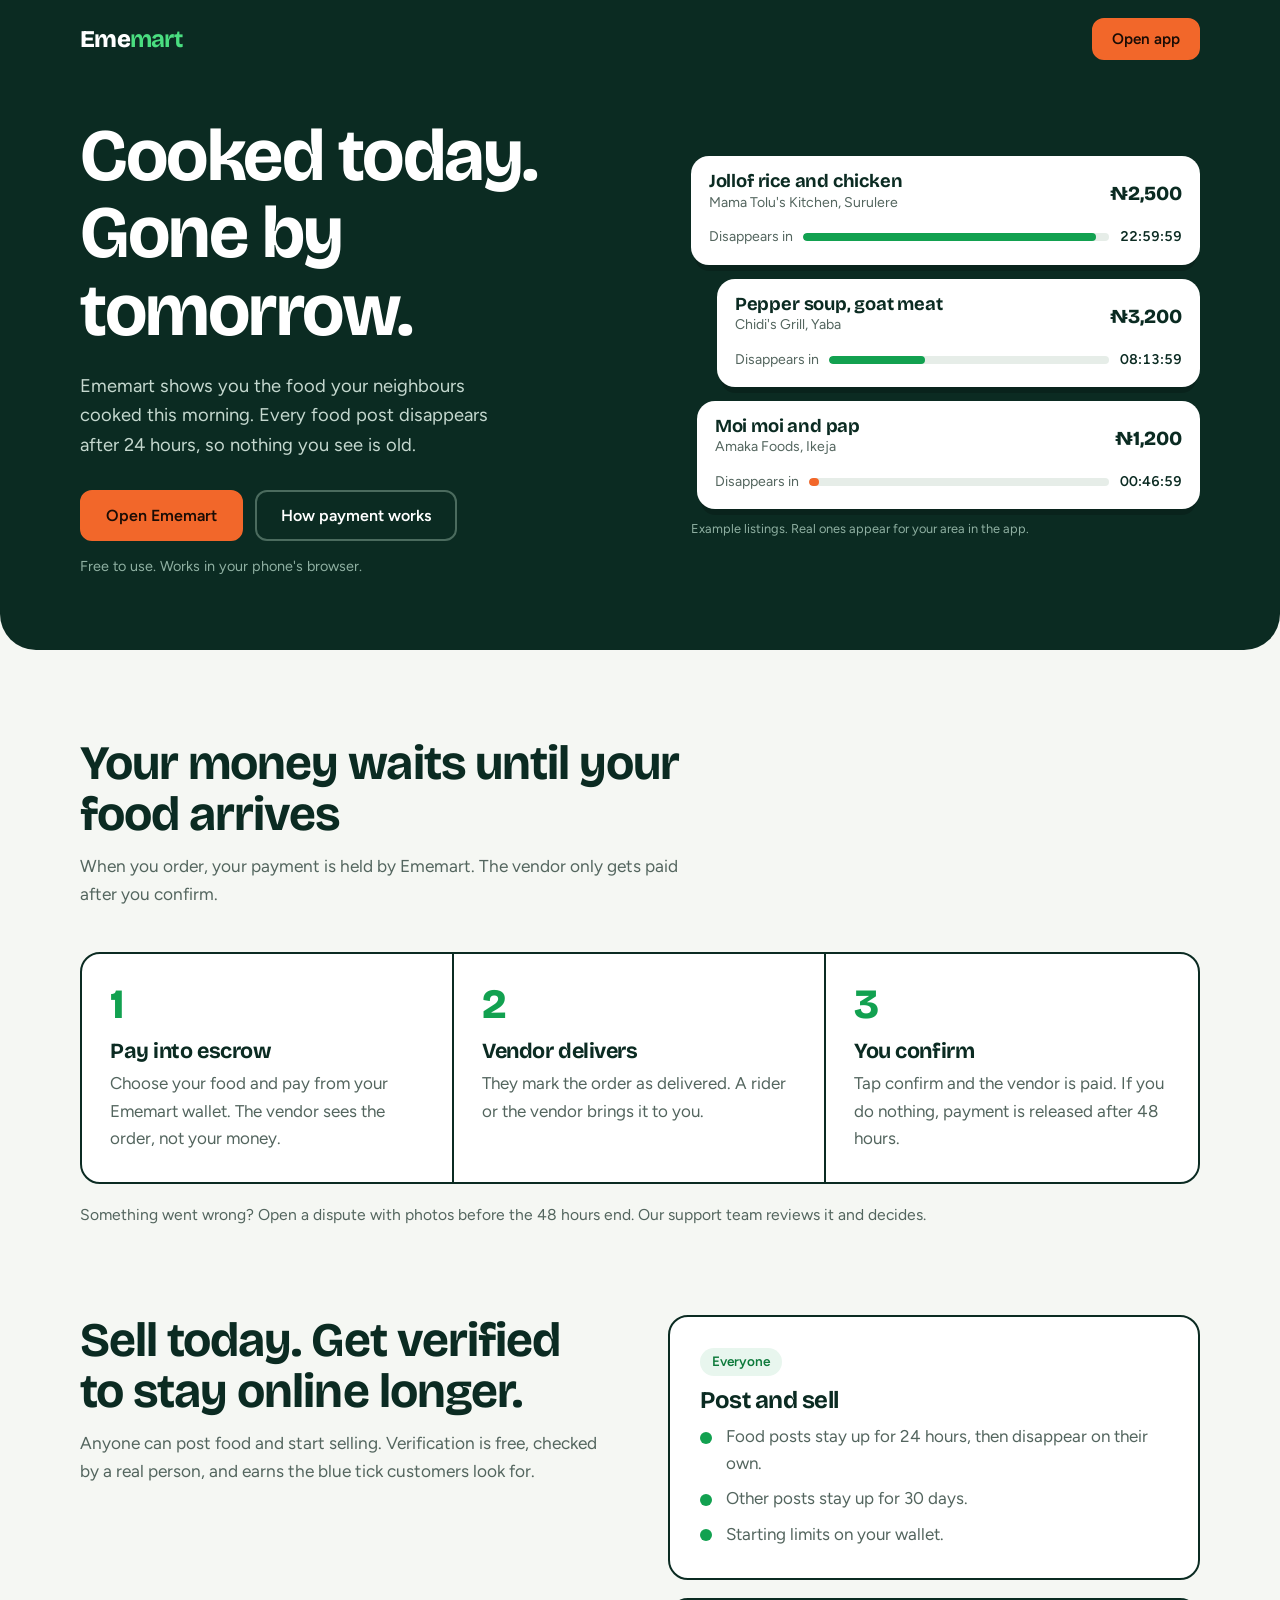
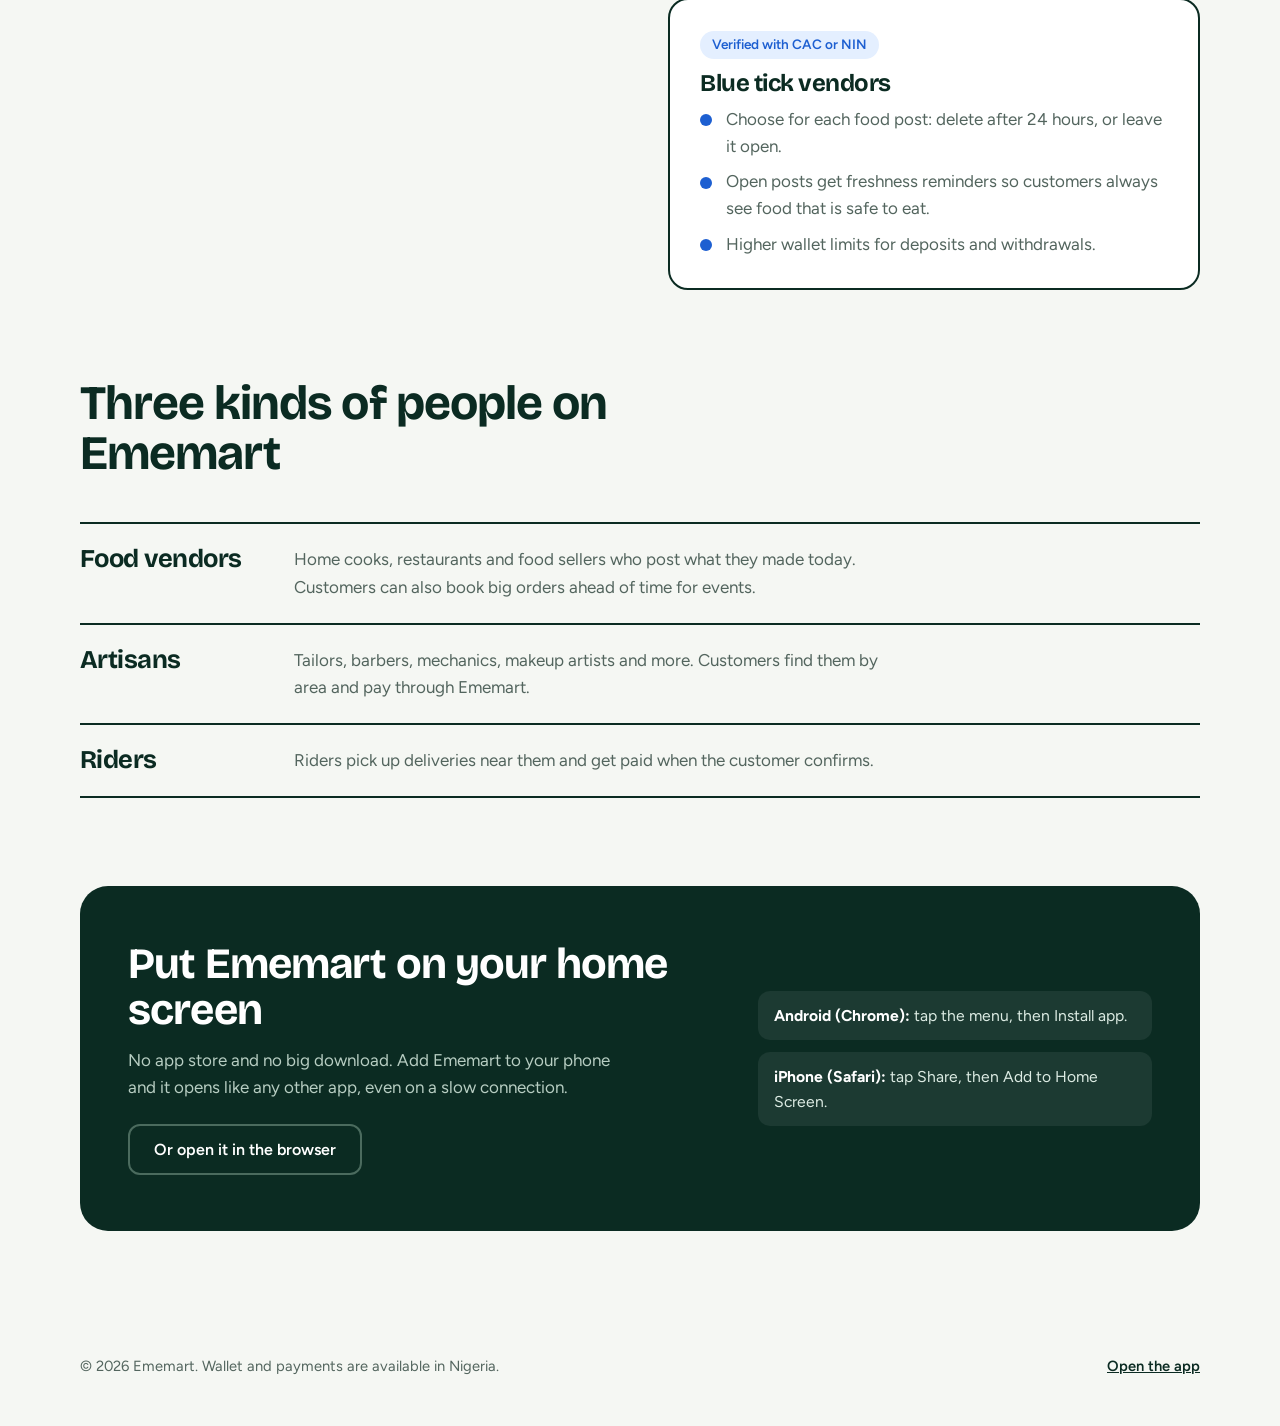
==== commit f7709f07: "Update print statement from 'Hello' to 'Goodbye'" ====
--- a/index.html
+++ b/index.html
@@ -2,15782 +2,277 @@
 <html lang="en">
 <head>
 <meta charset="UTF-8">
-<meta name="viewport" content="width=device-width, initial-scale=1.0, maximum-scale=1.0, user-scalable=no">
-<title>Ememart — Hyperlocal Wire</title>
-<script src="https://cdn.tailwindcss.com"></script>
-<script src="https://accounts.google.com/gsi/client" async defer></script>
+<meta name="viewport" content="width=device-width, initial-scale=1">
+<title>Ememart: fresh food and local services near you</title>
+<meta name="description" content="Order hot food from vendors on your street, hire local artisans and riders, and pay safely. Food posts disappear after 24 hours so what you see is fresh.">
+<meta name="theme-color" content="#0b2b22">
+<link rel="manifest" href="/manifest.json">
+<link rel="apple-touch-icon" href="/icons/apple-touch-icon.png">
+<link rel="icon" type="image/png" href="/icons/icon-192.png">
+<link rel="preconnect" href="https://fonts.googleapis.com">
+<link rel="preconnect" href="https://fonts.gstatic.com" crossorigin>
+<link href="https://fonts.googleapis.com/css2?family=Bricolage+Grotesque:opsz,wght@12..96,700;12..96,800&family=Figtree:wght@400;500;600&display=swap" rel="stylesheet">
 <style>
-  @import url('https://fonts.googleapis.com/css2?family=Space+Grotesk:wght@400;500;700;900&family=JetBrains+Mono:wght@400;700&display=swap');
-  *{box-sizing:border-box;-webkit-tap-highlight-color:transparent;}
-  body{font-family:'Space Grotesk',sans-serif;}
-  .mono{font-family:'JetBrains Mono',monospace;}
-  .panel{display:none;flex-direction:column;}
-  .panel.active{display:flex;}
-  @keyframes fadeUp{from{opacity:0;transform:translateY(8px)}to{opacity:1;transform:translateY(0)}}
-  @keyframes slideDown{from{opacity:0;transform:translateY(-10px)}to{opacity:1;transform:translateY(0)}}
-  @keyframes pulse-ring{0%{transform:scale(1);opacity:1}100%{transform:scale(1.5);opacity:0}}
-  @keyframes countdown{from{stroke-dashoffset:0}to{stroke-dashoffset:283}}
-  .fade-up{animation:fadeUp .25s ease-out forwards}
-  .slide-down{animation:slideDown .2s ease-out forwards}
-  .notification-dot::after{content:'';position:absolute;top:2px;right:2px;width:8px;height:8px;background:#10b981;border-radius:50%;}
-  .ring-pulse{animation:pulse-ring .8s ease-out infinite}
-  .actions-row::-webkit-scrollbar{display:none;}
-  .actions-row{scrollbar-width:none;-ms-overflow-style:none;}
-  ::-webkit-scrollbar-track{background:transparent}
-  ::-webkit-scrollbar-thumb{background:#374151;border-radius:4px}
-  .chip{display:inline-flex;align-items:center;gap:4px;background:rgba(16,185,129,.12);color:#34d399;border:1px solid rgba(16,185,129,.25);font-size:10px;font-weight:700;padding:3px 10px;border-radius:8px}
-  .timer-bar{height:3px;background:#1f2937;border-radius:2px;overflow:hidden}
-  .reaction-picker{animation:reactionPop .15s ease-out}
-  @keyframes reactionPop{from{opacity:0;transform:translateY(4px) scale(0.9)}to{opacity:1;transform:translateY(0) scale(1)}}
-  .timer-bar-fill{height:100%;background:linear-gradient(90deg,#10b981,#f59e0b);border-radius:2px;transition:width .5s linear}
-  .flash-badge{background:linear-gradient(135deg,#ef4444,#f97316);color:#fff;font-size:9px;font-weight:900;padding:2px 7px;border-radius:20px;letter-spacing:.05em;text-transform:uppercase}
-  .escrow-badge{background:linear-gradient(135deg,#6366f1,#8b5cf6);color:#fff;font-size:9px;font-weight:900;padding:2px 7px;border-radius:20px}
-  .sticky-btn{display:flex;flex-direction:column;align-items:center;gap:2px;background:transparent;border:none;border-radius:0;padding:8px 6px;cursor:pointer;transition:all .15s;font-size:9px;font-weight:800;color:#9ca3af;text-transform:uppercase;letter-spacing:.04em;min-width:56px;text-align:center}
-  .sticky-btn:hover,.sticky-btn:active{background:transparent;border-color:transparent;color:#34d399}
-  .dispute-reason-opt{display:flex;align-items:flex-start;gap:10px;padding:10px 12px;border-bottom:1px solid #1f2937;cursor:pointer;transition:all .15s;}
-  .dispute-reason-opt:last-child{border-bottom:none;}
-  .dispute-reason-opt:hover{background:rgba(16,185,129,.06);}
-  .dispute-tab{transition:all .15s;cursor:pointer;color:#6b7280;}
-  .dispute-tab.active{background:#10b981;color:#022c22;}
-  /* PIN pad */
-  .pin-pad-btn{background:#1f2937;border:1px solid #374151;border-radius:16px;padding:14px 8px;font-size:20px;font-weight:900;color:#f9fafb;cursor:pointer;transition:all .1s;display:flex;flex-direction:column;align-items:center;justify-content:center;gap:1px;line-height:1;user-select:none;}
-  .pin-pad-btn:active{background:#065f46;border-color:#10b981;transform:scale(.94);}
-  .pin-pad-btn:hover{background:#374151;}
-  .pin-pad-sub{font-size:7px;font-weight:900;color:#6b7280;letter-spacing:.08em;line-height:1;}
-  .pin-dot-filled{background:#10b981;border-color:#10b981;}
-  .pin-dot-error{background:#ef4444;border-color:#ef4444;animation:shake .3s ease;}
-  .gallery-trigger{position:relative;}
-  .gallery-tap-hint{position:absolute;bottom:8px;right:8px;background:rgba(0,0,0,.6);color:#fff;font-size:9px;font-weight:900;padding:3px 8px;border-radius:8px;opacity:0;transition:opacity .2s;pointer-events:none;}
-  .gallery-trigger:hover .gallery-tap-hint{opacity:1;}
-  /* Lightbox */
-  #gallery-lightbox{background:rgba(0,0,0,.97);touch-action:pan-y;}
-  .gallery-img-wrap{display:flex;align-items:center;justify-content:center;width:100%;height:100%;overflow:hidden;}
-  .gallery-img-wrap img{max-width:100%;max-height:100%;object-fit:contain;transition:transform .2s;user-select:none;}
-  .gallery-dot{width:6px;height:6px;border-radius:50%;background:#374151;transition:all .2s;cursor:pointer;}
-  .gallery-dot.active{background:#10b981;width:18px;border-radius:3px;}
-  .promoted-post{border-color:#7c3aed!important;box-shadow:0 0 0 1px rgba(124,58,237,.4),0 4px 24px rgba(124,58,237,.15);}
-  .promoted-badge{display:inline-flex;align-items:center;gap:2px;background:linear-gradient(135deg,#4c1d95,#7c3aed);color:#e9d5ff;font-size:9px;font-weight:900;padding:2px 6px;border-radius:6px;border:1px solid rgba(167,139,250,.4);letter-spacing:.04em;}
-  .boost-option{border:2px solid #374151;border-radius:16px;padding:12px;cursor:pointer;transition:all .15s;background:#111827;}
-  .boost-option:hover,.boost-option.selected{border-color:#7c3aed;background:rgba(124,58,237,.1);}
-  .boost-option .boost-price{font-size:20px;font-weight:900;color:#a78bfa;}
-  .promoted-strip{background:linear-gradient(90deg,rgba(124,58,237,.15),rgba(124,58,237,.05));border-top:1px solid rgba(124,58,237,.25);padding:4px 12px;font-size:9px;font-weight:900;color:#a78bfa;letter-spacing:.06em;text-transform:uppercase;}
-  .tab-pill{padding:6px 14px;border-radius:20px;font-size:11px;font-weight:800;letter-spacing:.04em;text-transform:uppercase;transition:all .2s;cursor:pointer;border:1.5px solid transparent}
-  .tab-pill.active{background:#10b981;color:#022c22;border-color:#10b981}
-  .tab-pill:not(.active){color:#6b7280;border-color:#374151}
-  .modal-overlay{position:fixed;inset:0;background:rgba(0,0,0,.75);backdrop-filter:blur(4px);z-index:200;display:flex;align-items:flex-end;justify-content:center;padding-bottom:0}
-  .modal-overlay.hidden{display:none}
-  .modal-sheet{background:#111827;border:1px solid #1f2937;border-radius:20px 20px 0 0;width:100%;max-width:480px;max-height:90vh;max-height:90dvh;overflow-y:auto;-webkit-overflow-scrolling:touch;padding:20px 16px 32px}
-  .notif-popup{position:fixed;top:70px;left:50%;transform:translateX(-50%);z-index:300;background:#111827;border:1px solid #10b981;border-radius:16px;padding:14px 18px;max-width:340px;width:90%;box-shadow:0 8px 32px rgba(0,0,0,.5)}
-  .notif-popup.hidden{display:none}
-  .post-card{background:#111827;border:1px solid #1f2937;border-radius:16px;overflow:hidden;transition:border-color .2s}
-  .post-card:hover{border-color:#374151}
-  input,select,textarea{font-family:'Space Grotesk',sans-serif}
-  .feed-tab-btn{flex:1;padding:10px 4px;font-size:10px;font-weight:800;text-transform:uppercase;letter-spacing:.05em;transition:all .15s;border-bottom:2px solid transparent;color:#6b7280;cursor:pointer;background:none;border-top:none;border-left:none;border-right:none}
-  .feed-tab-btn.active{color:#10b981;border-bottom-color:#10b981}
-  .vtu-card{background:#111827;border:1px solid #1f2937;border-radius:14px;padding:14px;display:flex;flex-direction:column;align-items:center;gap:6px;cursor:pointer;transition:all .2s;text-align:center}
-  .vtu-card:hover{border-color:#10b981;background:#022c22}
-  .chat-bubble-me{background:#022c22;border:1px solid #065f46;padding:10px 12px;border-radius:16px 16px 4px 16px;max-width:80%;align-self:flex-end;margin-left:auto}
-  .chat-bubble-them{background:#1f2937;border:1px solid #374151;padding:10px 12px;border-radius:16px 16px 16px 4px;max-width:80%;align-self:flex-start}
-  .inbox-item{display:flex;gap:10px;padding:12px;border-bottom:1px solid #1f2937;cursor:pointer;transition:background .15s}
-  .inbox-item:hover{background:#111827}
-  .online-dot{width:8px;height:8px;background:#10b981;border-radius:50%;flex-shrink:0;margin-top:4px}
-  /* Online pulse animation */
-  @keyframes onlinePulse{0%,100%{box-shadow:0 0 0 0 rgba(16,185,129,.5)}50%{box-shadow:0 0 0 4px rgba(16,185,129,.0)}}
-  .online-pulse{animation:onlinePulse 2s infinite;}
-  /* Message status indicators */
-  .msg-status-sent{color:#6b7280;}
-  .msg-status-delivered{color:#60a5fa;}
-  .msg-status-read{color:#10b981;}
-  .expanded-post-overlay{position:fixed;inset:0;background:rgba(0,0,0,.9);z-index:250;overflow-y:auto;padding:16px}
-  .label-sm{font-size:10px;font-weight:800;color:#9ca3af;text-transform:uppercase;letter-spacing:.05em}
-  .inp{background:#030712;border:1.5px solid #1f2937;border-radius:12px;padding:10px 14px;font-size:13px;color:#f9fafb;width:100%;transition:border-color .15s;outline:none}
-  .inp:focus{border-color:#10b981}
-  .inp.error{border-color:#ef4444;background:#1a0a0a;}
-  /* Vendor Profile */
-  .vp-stat{display:flex;flex-direction:column;align-items:center;gap:2px;background:#111827;border:1px solid #1f2937;border-radius:14px;padding:12px 8px;flex:1;}
-  .vp-listing-card{background:#111827;border:1px solid #1f2937;border-radius:14px;overflow:hidden;cursor:pointer;transition:border-color .15s;}
-  .vp-listing-card:hover{border-color:#10b981;}
-  .author-tap{cursor:pointer;transition:opacity .15s;}
-  .author-tap:hover{opacity:.8;}
-  /* Order Flow */
-  .order-status-pill{display:inline-flex;align-items:center;gap:4px;font-size:9px;font-weight:900;text-transform:uppercase;letter-spacing:.04em;padding:3px 8px;border-radius:8px;}
-  .status-pending{background:rgba(251,191,36,.12);color:#fbbf24;border:1px solid rgba(251,191,36,.25);}
-  .status-accepted{background:rgba(59,130,246,.12);color:#60a5fa;border:1px solid rgba(59,130,246,.25);}
-  .status-preparing{background:rgba(249,115,22,.12);color:#fb923c;border:1px solid rgba(249,115,22,.25);}
-  .status-ready{background:rgba(16,185,129,.12);color:#34d399;border:1px solid rgba(16,185,129,.25);}
-  .status-delivered{background:rgba(139,92,246,.12);color:#a78bfa;border:1px solid rgba(139,92,246,.25);}
-  .status-completed{background:rgba(16,185,129,.2);color:#10b981;border:1px solid #065f46;}
-  /* Ratings & Reviews */
-  .star-tap{font-size:28px;cursor:pointer;transition:transform .1s;line-height:1;padding:2px;}
-  .star-tap:hover{transform:scale(1.2);}
-  .star-mini{font-size:11px;color:#fbbf24;}
-  .review-card{background:#111827;border:1px solid #1f2937;border-radius:14px;padding:12px;display:flex;flex-direction:column;gap:6px;}
-  .rating-bar-row{display:flex;align-items:center;gap:8px;}
-  .rating-bar-track{flex:1;height:5px;background:#1f2937;border-radius:4px;overflow:hidden;}
-  .rating-bar-fill{height:100%;background:#fbbf24;border-radius:4px;transition:width .5s ease;}
-  /* Open/Closed badge */
-  .open-badge{display:inline-flex;align-items:center;gap:3px;font-size:9px;font-weight:900;padding:2px 7px;border-radius:8px;text-transform:uppercase;letter-spacing:.04em;}
-  .open-badge.open{background:rgba(16,185,129,.15);color:#34d399;border:1px solid rgba(16,185,129,.3);}
-  .open-badge.closed{background:rgba(239,68,68,.1);color:#f87171;border:1px solid rgba(239,68,68,.2);}
-  .open-badge.unknown{background:rgba(107,114,128,.1);color:#9ca3af;border:1px solid rgba(107,114,128,.2);}
-  .qty-btn{width:32px;height:32px;border-radius:10px;background:#1f2937;border:1px solid #374151;color:#f9fafb;font-size:16px;font-weight:900;display:flex;align-items:center;justify-content:center;cursor:pointer;transition:all .15s;}
-  .qty-btn:hover{background:#374151;border-color:#10b981;}
-  .receipt-row{display:flex;justify-content:space-between;align-items:center;padding:6px 0;border-bottom:1px solid #1f2937;font-size:12px;}
-  .receipt-row:last-child{border-bottom:none;}
-  .inp.error:focus{border-color:#ef4444;}
-  .field-error{font-size:10px;color:#ef4444;font-weight:700;margin-top:2px;display:none;}
-  .field-error.visible{display:block;}
-  .btn-primary{background:#10b981;color:#022c22;font-weight:900;font-size:12px;text-transform:uppercase;letter-spacing:.05em;padding:13px 18px;border-radius:14px;border:none;cursor:pointer;transition:all .15s;width:100%;text-align:center}
-  .btn-primary:hover{background:#059669}
-  .btn-sm-primary{background:#10b981;color:#022c22;font-weight:900;font-size:10px;text-transform:uppercase;letter-spacing:.04em;padding:6px 12px;border-radius:8px;border:none;cursor:pointer;transition:all .12s}
-  .btn-sm-primary:hover{background:#059669}
-  .btn-sm-outline{background:transparent;color:#34d399;border:1px solid #065f46;font-weight:800;font-size:10px;text-transform:uppercase;letter-spacing:.04em;padding:5px 12px;border-radius:8px;cursor:pointer;transition:all .12s}
-  .btn-sm-outline:hover{background:#022c22;border-color:#10b981}
-  .search-bar{position:relative;display:flex;align-items:center;}
-  .search-bar input{background:#111827;border:1.5px solid #1f2937;border-radius:14px;padding:10px 14px 10px 38px;font-size:13px;color:#f9fafb;width:100%;outline:none;transition:border-color .15s;}
-  .search-bar input:focus{border-color:#10b981;}
-  .search-bar .search-icon{position:absolute;left:12px;color:#6b7280;font-size:14px;pointer-events:none;}
-  .search-results{background:#111827;border:1px solid #1f2937;border-radius:14px;max-height:280px;overflow-y:auto;box-shadow:0 8px 32px rgba(0,0,0,.6);}
-  .search-result-item{padding:10px 14px;border-bottom:1px solid #1f2937;cursor:pointer;transition:background .12s;display:flex;align-items:center;gap:10px;}
-  .search-result-item:hover{background:#1f2937;}
-  .search-result-item:last-child{border-bottom:none;}
-  .filter-pill{display:inline-flex;align-items:center;gap:4px;padding:5px 12px;border-radius:20px;font-size:10px;font-weight:800;text-transform:uppercase;letter-spacing:.04em;border:1.5px solid #1f2937;background:#111827;color:#6b7280;cursor:pointer;transition:all .15s;white-space:nowrap;}
-  .filter-pill.active{background:#022c22;border-color:#10b981;color:#34d399;}
-  .filter-pill:hover{border-color:#374151;color:#9ca3af;}
-  .cat-card{display:flex;flex-direction:column;align-items:center;gap:6px;padding:12px 8px;background:#111827;border:1.5px solid #1f2937;border-radius:16px;cursor:pointer;transition:all .18s;text-align:center;min-width:70px;}
-  .cat-card:hover,.cat-card.active{background:#022c22;border-color:#10b981;}
-  .cat-card span.label{font-size:9px;font-weight:800;text-transform:uppercase;letter-spacing:.04em;color:#6b7280;}
-  .cat-card.active span.label{color:#34d399;}
-  .map-vendor-pin{position:absolute;transform:translate(-50%,-100%);cursor:pointer;filter:drop-shadow(0 2px 4px rgba(0,0,0,.8));}
-  .map-pin-bubble{background:#10b981;color:#022c22;font-size:9px;font-weight:900;padding:4px 8px;border-radius:10px;white-space:nowrap;border:2px solid #022c22;}
-  .map-pin-bubble::after{content:'';position:absolute;bottom:-6px;left:50%;transform:translateX(-50%);border:4px solid transparent;border-top-color:#10b981;}
-  .trending-card{background:linear-gradient(135deg,#0a1628,#111827);border:1px solid #1f2937;border-radius:16px;overflow:hidden;min-width:140px;max-width:140px;cursor:pointer;transition:all .2s;flex-shrink:0;}
-  .trending-card:hover{border-color:#10b981;transform:translateY(-2px);}
-  .trending-card.rank-1{border-color:#f59e0b;box-shadow:0 0 12px rgba(245,158,11,.2);}
-  .trending-card.rank-2{border-color:#94a3b8;}
-  .trending-card.rank-3{border-color:#cd7f32;}
-  .trending-keyword{background:#111827;border:1px solid #1f2937;border-radius:20px;padding:4px 10px;font-size:9px;font-weight:900;color:#6b7280;cursor:pointer;white-space:nowrap;transition:all .15s;flex-shrink:0;}
-  .trending-keyword:hover,.trending-keyword.active{background:#022c22;border-color:#10b981;color:#34d399;}
-  .community-card{background:#111827;border:1px solid #1f2937;border-radius:14px;padding:12px;display:flex;align-items:center;gap:10px;cursor:pointer;transition:all .15s;}
-  .community-card:hover{border-color:#10b981;background:#0a1628;}
-  .like-btn{background:none;border:none;cursor:pointer;color:#6b7280;font-size:11px;font-weight:800;display:flex;align-items:center;gap:3px;padding:4px 8px;border-radius:8px;transition:all .12s;}
-  .like-btn:hover,.like-btn.liked{color:#f43f5e;}
-  .like-btn.liked{background:rgba(244,63,94,.1);}
-  .comment-btn{background:none;border:none;cursor:pointer;color:#6b7280;font-size:11px;font-weight:800;display:flex;align-items:center;gap:3px;padding:4px 8px;border-radius:8px;transition:all .12s;}
-  .comment-btn:hover{color:#60a5fa;background:rgba(96,165,250,.1);}
-  .share-btn{background:none;border:none;cursor:pointer;color:#6b7280;font-size:11px;font-weight:800;display:flex;align-items:center;gap:3px;padding:4px 8px;border-radius:8px;transition:all .12s;}
-  .share-btn:hover{color:#34d399;background:rgba(52,211,153,.1);}
-  .finance-tab{flex:1;padding:8px 4px;font-size:10px;font-weight:800;text-transform:uppercase;letter-spacing:.04em;border-bottom:2px solid transparent;color:#6b7280;cursor:pointer;background:none;border-top:none;border-left:none;border-right:none;transition:all .15s;}
-  .finance-tab.active{color:#10b981;border-bottom-color:#10b981;}
-  .txn-row{display:flex;align-items:center;gap:10px;padding:11px 14px;border-bottom:1px solid #1f2937;transition:background .12s;}
-  .txn-row:last-child{border-bottom:none;}
-  .txn-row:hover{background:#1a2332;}
-  .txn-icon{width:34px;height:34px;border-radius:10px;display:flex;align-items:center;justify-content:center;font-size:16px;flex-shrink:0;}
-  .txn-credit{background:rgba(16,185,129,.15);}
-  .txn-debit{background:rgba(239,68,68,.12);}
-  .stat-card{background:linear-gradient(135deg,#0a1628,#111827);border:1px solid #1f2937;border-radius:16px;padding:14px;display:flex;flex-direction:column;gap:4px;}
-  .badge-reward{display:inline-flex;align-items:center;gap:4px;background:rgba(251,191,36,.1);color:#fbbf24;border:1px solid rgba(251,191,36,.25);font-size:9px;font-weight:900;padding:3px 8px;border-radius:8px;text-transform:uppercase;letter-spacing:.04em;}
-  .progress-bar{height:6px;background:#1f2937;border-radius:4px;overflow:hidden;}
-  .progress-fill{height:100%;border-radius:4px;transition:width .6s ease;}
-  .split-friend{display:flex;align-items:center;gap:8px;padding:8px 10px;background:#0d1f3c;border:1px solid #1f2937;border-radius:12px;}
-  .safety-tab{flex:1;padding:8px 4px;font-size:10px;font-weight:800;text-transform:uppercase;letter-spacing:.04em;border-bottom:2px solid transparent;color:#6b7280;cursor:pointer;background:none;border-top:none;border-left:none;border-right:none;transition:all .15s;}
-  .safety-tab.active{color:#ef4444;border-bottom-color:#ef4444;}
-  .report-reason{display:flex;align-items:center;gap:10px;padding:11px 14px;border-bottom:1px solid #1f2937;cursor:pointer;transition:background .12s;border-radius:0;}
-  .report-reason:hover{background:#1f2937;}
-  .report-reason.selected{background:rgba(239,68,68,.1);border-left:3px solid #ef4444;}
-  .dispute-step{display:flex;align-items:flex-start;gap:10px;padding:10px 0;border-bottom:1px solid #1f2937;}
-  .dispute-step:last-child{border-bottom:none;}
-  .step-num{width:24px;height:24px;border-radius:50%;background:#065f46;color:#34d399;font-size:10px;font-weight:900;display:flex;align-items:center;justify-content:center;flex-shrink:0;margin-top:1px;}
-  .sos-btn{background:linear-gradient(135deg,#dc2626,#991b1b);border:2px solid #ef4444;border-radius:20px;padding:18px;display:flex;flex-direction:column;align-items:center;gap:6px;cursor:pointer;transition:all .2s;animation:pulse-ring 1.5s ease-out infinite;}
-  .sos-btn:active{transform:scale(.96);}
-  .support-bubble{padding:10px 14px;border-radius:16px;max-width:85%;font-size:12px;line-height:1.5;}
-  .support-bubble.agent{background:#1e3a5f;border:1px solid #1d4ed8;color:#bfdbfe;border-radius:16px 16px 16px 4px;align-self:flex-start;}
-  .support-bubble.user{background:#022c22;border:1px solid #065f46;color:#d1fae5;border-radius:16px 16px 4px 16px;align-self:flex-end;margin-left:auto;}
-  .blocked-badge{display:inline-flex;align-items:center;gap:3px;background:rgba(239,68,68,.1);color:#ef4444;border:1px solid rgba(239,68,68,.25);font-size:9px;font-weight:900;padding:2px 7px;border-radius:6px;text-transform:uppercase;}
-  /* ===== LIGHT MODE OVERRIDES ===== */
-  body.light{ background:#f1f5f9 !important; color:#0f172a !important; }
-
-  /* Backgrounds */
-  body.light [class*="bg-gray-950"],
-  body.light [class*="bg-gray-950\/"] { background-color:#f8fafc !important; }
-  body.light [class*="bg-gray-900"],
-  body.light [class*="bg-gray-900\/"] { background-color:#f1f5f9 !important; }
-  body.light [class*="bg-gray-800"],
-  body.light [class*="bg-gray-800\/"] { background-color:#e2e8f0 !important; }
-  body.light [class*="bg-gray-700"],
-  body.light [class*="bg-gray-700\/"] { background-color:#cbd5e1 !important; }
-
-  /* Text */
-  body.light [class*="text-white"]    { color:#0f172a !important; }
-  body.light [class*="text-gray-100"] { color:#1e293b !important; }
-  body.light [class*="text-gray-200"] { color:#334155 !important; }
-  body.light [class*="text-gray-300"] { color:#334155 !important; }
-  body.light [class*="text-gray-400"] { color:#475569 !important; }
-  body.light [class*="text-gray-500"] { color:#64748b !important; }
-  body.light [class*="text-gray-600"] { color:#94a3b8 !important; }
-
-  /* Borders */
-  body.light [class*="border-gray-900"] { border-color:#e2e8f0 !important; }
-  body.light [class*="border-gray-800"] { border-color:#e2e8f0 !important; }
-  body.light [class*="border-gray-700"] { border-color:#cbd5e1 !important; }
-
-  /* Specific UI elements */
-  body.light .post-card                 { background:#ffffff !important; box-shadow:0 1px 4px rgba(0,0,0,.08); }
-  body.light .modal-sheet               { background:#ffffff !important; }
-  body.light .modal-overlay             { background:rgba(15,23,42,.5) !important; }
-  body.light .inp                       { background:#f8fafc !important; border-color:#e2e8f0 !important; color:#0f172a !important; }
-  body.light .inp:focus                 { border-color:#10b981 !important; }
-  body.light .inp::placeholder          { color:#94a3b8 !important; }
-  body.light .filter-pill               { background:#f1f5f9 !important; border-color:#e2e8f0 !important; color:#64748b !important; }
-  body.light .filter-pill.active        { background:#ecfdf5 !important; border-color:#10b981 !important; color:#059669 !important; }
-  body.light .feed-tab-btn             { color:#64748b !important; background:#f1f5f9 !important; }
-  body.light .feed-tab-btn.active      { color:#059669 !important; border-color:#10b981 !important; background:#ecfdf5 !important; }
-  body.light .sticky-btn               { color:#64748b !important; }
-  body.light .sticky-btn.text-emerald-400 { color:#059669 !important; }
-  body.light footer                     { background:#ffffff !important; border-color:#e2e8f0 !important; }
-  body.light header                     { background:#ffffff !important; border-color:#e2e8f0 !important; box-shadow:0 1px 4px rgba(0,0,0,.06) !important; }
-  body.light .panel                     { background:#f1f5f9 !important; }
-  body.light #notif-center > div        { background:#ffffff !important; }
-  body.light .search-results            { background:#ffffff !important; border-color:#e2e8f0 !important; }
-  body.light .search-result-item:hover  { background:#f1f5f9 !important; }
-  body.light .trending-card             { background:#ffffff !important; border-color:#e2e8f0 !important; }
-  body.light .review-card               { background:#ffffff !important; border-color:#e2e8f0 !important; }
-  body.light .community-card            { background:#ffffff !important; border-color:#e2e8f0 !important; }
-  body.light .stat-card                 { background:#ffffff !important; border-color:#e2e8f0 !important; }
-  body.light .txn-row:hover             { background:#f8fafc !important; }
-  body.light .split-friend              { background:#f1f5f9 !important; border-color:#e2e8f0 !important; }
-  body.light #onboarding-overlay        { background:#f8fafc !important; }
-  #onboarding-overlay                   { display:flex; flex-direction:column; width:100%; height:100%; }
-  #onboarding-overlay                   { display:flex; flex-direction:column; }
-  #onboarding-overlay.ob-hidden         { display:none !important; }
-
-  /* Keep emerald/amber/red/sky accent colors the same in both modes */
-  body.light [class*="text-emerald-"]   { /* inherit — keep as is */ }
-  body.light [class*="text-amber-"]     { /* inherit — keep as is */ }
-  body.light [class*="text-red-"]       { /* inherit — keep as is */ }
-  body.light [class*="bg-emerald-5"]    { /* keep buttons */ }
-  .onboard-slide{display:none;flex-direction:column;align-items:center;justify-content:flex-start;gap:0;text-align:center;padding:32px 24px 24px;min-height:100%;animation:fadeSlide .35s ease forwards;}
-  .onboard-slide.active{display:flex;}
-  @keyframes fadeSlide{from{opacity:0;transform:translateX(24px)}to{opacity:1;transform:translateX(0)}}
-  @keyframes shake{0%,100%{transform:translateX(0)}20%,60%{transform:translateX(-6px)}40%,80%{transform:translateX(6px)}}
-  .onboard-dot{width:8px;height:8px;border-radius:50%;background:#1f2937;transition:all .2s;}
-  .onboard-dot.active{background:#10b981;width:22px;border-radius:4px;}
-  .onboard-icon-wrap{width:110px;height:110px;border-radius:32px;display:flex;align-items:center;justify-content:center;font-size:52px;margin-bottom:8px;flex-shrink:0;}
-  .ob-role-card{display:flex;align-items:center;gap:12px;background:#111827;border:2px solid #1f2937;border-radius:16px;padding:14px 12px;cursor:pointer;transition:all .2s;width:100%;max-width:320px;text-align:left;}
-  .ob-role-card:hover{border-color:#10b981;background:rgba(16,185,129,.06);}
+  :root{
+    --ink:#0b2b22; --leaf:#12a150; --leaf-dark:#0d7a3b; --palm:#f2672a; --chalk:#f5f7f3; --paper:#ffffff;
+    --text:#1b2a25; --muted:#53655e; --line:#d9e2dc;
+  }
+  *{box-sizing:border-box;margin:0;padding:0}
+  html{scroll-behavior:smooth}
+  body{font-family:'Figtree',system-ui,sans-serif;color:var(--text);background:var(--chalk);line-height:1.6;font-size:17px}
+  h1,h2,h3{font-family:'Bricolage Grotesque',system-ui,sans-serif;line-height:1.05;letter-spacing:-.02em;color:var(--ink)}
+  a{color:inherit}
+  .wrap{width:min(1120px,100% - 32px);margin-inline:auto}
+  :focus-visible{outline:3px solid var(--palm);outline-offset:3px;border-radius:6px}
+
+  /* top bar */
+  .bar{display:flex;align-items:center;justify-content:space-between;padding:18px 0}
+  .logo{font-family:'Bricolage Grotesque',sans-serif;font-weight:800;font-size:1.5rem;color:var(--ink);text-decoration:none;letter-spacing:-.03em}
+  .logo b{color:var(--leaf)}
+  .btn{display:inline-flex;align-items:center;justify-content:center;gap:8px;font:600 1rem 'Figtree',sans-serif;padding:14px 24px;border-radius:12px;border:2px solid var(--ink);background:var(--ink);color:#fff;text-decoration:none;cursor:pointer;transition:transform .12s,background .12s}
+  .btn:hover{background:#12402f;transform:translateY(-1px)}
+  .btn.alt{background:transparent;color:var(--ink)}
+  .btn.alt:hover{background:rgba(11,43,34,.07)}
+  .btn.small{padding:10px 18px;font-size:.95rem}
+
+  /* hero */
+  .hero{background:var(--ink);color:#e9f3ee;padding-bottom:72px;border-bottom-left-radius:36px;border-bottom-right-radius:36px}
+  .hero .logo,.hero .logo b{color:#fff}.hero .logo b{color:#4ade80}
+  .hero .btn{background:var(--palm);border-color:var(--palm);color:#1a0c05}
+  .hero .btn:hover{background:#ff7a3d}
+  .hero .btn.alt{background:transparent;color:#fff;border-color:#4b6b5e}
+  .hero .btn.alt:hover{background:rgba(255,255,255,.08)}
+  .hero-grid{display:grid;grid-template-columns:1.05fr .95fr;gap:48px;align-items:center;padding-top:40px}
+  .hero h1{font-size:clamp(2.6rem,6.2vw,4.6rem);color:#fff;margin-bottom:22px}
+  .hero p.lead{font-size:1.15rem;max-width:34ch;color:#c5d8cf;margin-bottom:30px}
+  .cta{display:flex;flex-wrap:wrap;gap:12px}
+  .hint{margin-top:14px;font-size:.9rem;color:#8fb0a2}
+
+  /* the live listing stack: the 24-hour rule, shown rather than described */
+  .stack{display:flex;flex-direction:column;gap:14px}
+  .listing{background:var(--paper);color:var(--text);border-radius:18px;padding:16px 18px;display:grid;grid-template-columns:1fr auto;gap:4px 16px;align-items:center;box-shadow:0 10px 0 -4px rgba(0,0,0,.18)}
+  .listing:nth-child(2){margin-left:26px}.listing:nth-child(3){margin-left:6px}
+  .listing h3{font-size:1.15rem;letter-spacing:-.01em}
+  .listing .meta{font-size:.88rem;color:var(--muted)}
+  .price{font-family:'Bricolage Grotesque',sans-serif;font-weight:800;font-size:1.25rem;color:var(--ink);text-align:right}
+  .timer{grid-column:1/-1;margin-top:8px;display:flex;align-items:center;gap:10px;font-size:.88rem;color:var(--muted)}
+  .timer .bar2{flex:1;height:8px;border-radius:99px;background:#e6ede8;overflow:hidden}
+  .timer .bar2 i{display:block;height:100%;background:var(--leaf);border-radius:99px;width:var(--p,50%);transition:width 1s linear}
+  .timer.low .bar2 i{background:var(--palm)}
+  .timer time{font-variant-numeric:tabular-nums;font-weight:600;color:var(--ink);min-width:7ch;text-align:right}
+  .tick{display:inline-block;width:16px;height:16px;vertical-align:-3px;margin-left:4px}
+  .sample{margin-top:10px;font-size:.8rem;color:#8fb0a2}
+
+  /* sections */
+  section{padding:88px 0}
+  .head{max-width:620px;margin-bottom:44px}
+  .head h2{font-size:clamp(2rem,4.4vw,3rem);margin-bottom:14px}
+  .head p{color:var(--muted);font-size:1.08rem}
+
+  .steps{display:grid;grid-template-columns:repeat(3,1fr);gap:0;border:2px solid var(--ink);border-radius:20px;overflow:hidden;background:var(--paper)}
+  .step{padding:30px 28px;border-right:2px solid var(--ink)}
+  .step:last-child{border-right:0}
+  .step .n{font-family:'Bricolage Grotesque',sans-serif;font-weight:800;font-size:2.6rem;color:var(--leaf);line-height:1;margin-bottom:14px}
+  .step h3{font-size:1.35rem;margin-bottom:8px}
+  .step p{color:var(--muted)}
+  .note{margin-top:18px;color:var(--muted);font-size:.98rem}
+
+  .split{display:grid;grid-template-columns:1fr 1fr;gap:56px;align-items:start}
+  .vendor{background:var(--paper);border:2px solid var(--ink);border-radius:20px;padding:30px}
+  .vendor h3{font-size:1.5rem;margin-bottom:6px}
+  .vendor + .vendor{margin-top:18px}
+  .vendor .tag{display:inline-block;font-weight:600;font-size:.85rem;background:#e8f6ee;color:var(--leaf-dark);padding:3px 12px;border-radius:99px;margin-bottom:12px}
+  .vendor.v .tag{background:#e4efff;color:#1d5fd1}
+  .vendor ul{list-style:none;display:grid;gap:8px;margin-top:10px}
+  .vendor li{padding-left:26px;position:relative;color:var(--muted)}
+  .vendor li::before{content:"";position:absolute;left:0;top:.5em;width:12px;height:12px;border-radius:50%;background:var(--leaf)}
+  .vendor.v li::before{background:#1d5fd1}
+
+  .roles{display:grid;gap:0;border-top:2px solid var(--ink)}
+  .role{display:grid;grid-template-columns:190px 1fr;gap:24px;padding:22px 0;border-bottom:2px solid var(--ink)}
+  .role h3{font-size:1.6rem}
+  .role p{color:var(--muted);max-width:56ch}
+
+  .install{background:var(--ink);color:#dcebe3;border-radius:28px;padding:56px 48px;display:grid;grid-template-columns:1.2fr .8fr;gap:40px;align-items:center}
+  .install h2{color:#fff;font-size:clamp(1.9rem,4vw,2.7rem);margin-bottom:14px}
+  .install p{color:#b7cdc2;max-width:46ch;margin-bottom:22px}
+  .install .btn{background:var(--palm);border-color:var(--palm);color:#1a0c05}
+  .install .btn.alt{background:transparent;color:#fff;border-color:#4b6b5e}
+  .install ol{list-style:none;display:grid;gap:12px;font-size:.98rem}
+  .install li{background:rgba(255,255,255,.07);border-radius:12px;padding:12px 16px}
+  .install li b{color:#fff}
+  #install-btn[hidden]{display:none}
+
+  footer{padding:36px 0 48px;color:var(--muted);font-size:.92rem;display:flex;flex-wrap:wrap;gap:12px 28px;justify-content:space-between}
+  footer a{color:var(--ink);font-weight:600}
+
+  @media (max-width:860px){
+    .hero-grid,.split,.install{grid-template-columns:1fr}
+    .steps{grid-template-columns:1fr}.step{border-right:0;border-bottom:2px solid var(--ink)}.step:last-child{border-bottom:0}
+    .role{grid-template-columns:1fr;gap:6px}
+    section{padding:64px 0}.install{padding:36px 24px}
+    .listing:nth-child(2),.listing:nth-child(3){margin-left:0}
+  }
+  @media (prefers-reduced-motion:reduce){*{transition:none!important;scroll-behavior:auto!important}}
 </style>
-<script>
-// ============================================================
-// SERVICE WORKER + PUSH NOTIFICATIONS
-// ============================================================
-const SW_BLOB_KEY = 'ememart_sw_installed';
-
-// Build and register an inline Service Worker via blob URL
-(function initServiceWorker(){
-  if(!('serviceWorker' in navigator)) return;
-
-  const swCode = `
-// Ememart Service Worker v1
-const CACHE = 'ememart-v1';
-
-self.addEventListener('install', e => {
-  self.skipWaiting();
-});
-
-self.addEventListener('activate', e => {
-  e.waitUntil(clients.claim());
-});
-
-// Handle push events (Web Push API)
-self.addEventListener('push', e => {
-  let data = { title: 'Ememart', body: 'You have a new update.', icon: '🏪', tag: 'ememart-push' };
-  try { data = Object.assign(data, e.data ? e.data.json() : {}); } catch(_){}
-  e.waitUntil(
-    self.registration.showNotification(data.title, {
-      body: data.body,
-      icon: data.icon,
-      badge: '/favicon.ico',
-      tag: data.tag || 'ememart-push',
-      renotify: true,
-      vibrate: [200, 100, 200],
-      data: { url: data.url || '/' }
-    })
-  );
-});
-
-// Notification click → focus or open the app
-self.addEventListener('notificationclick', e => {
-  e.notification.close();
-  const target = (e.notification.data && e.notification.data.url) || '/';
-  e.waitUntil(
-    clients.matchAll({ type: 'window', includeUncontrolled: true }).then(list => {
-      const existing = list.find(c => c.url.includes(target) || target === '/');
-      if(existing) return existing.focus();
-      return clients.openWindow(target);
-    })
-  );
-});
-  `;
-
-  const blob = new Blob([swCode], { type: 'application/javascript' });
-  const swUrl = URL.createObjectURL(blob);
-
-  navigator.serviceWorker.register(swUrl, { scope: '/' })
-    .then(reg => {
-      window._swReg = reg;
-      // Request permission on first install
-      if(Notification.permission === 'default'){
-        Notification.requestPermission().then(p => {
-          if(p === 'granted') _swSendLocal('🔔','Notifications Enabled','You will now receive order and chat alerts from Ememart.');
-        });
-      }
-    })
-    .catch(() => {}); // silently fail in restricted environments
-})();
-
-// -------------------------------------------------------
-// Helper: fire a native notification when app may be hidden
-// Falls back to in-app popup when app is visible
-// -------------------------------------------------------
-function _swSendLocal(icon, title, body, tag){
-  tag = tag || ('em-' + Date.now());
-  // Always also show in-app popup (defined later, so use timeout safety)
-  setTimeout(() => { if(typeof showPopupNotif === 'function') showPopupNotif(icon, title, body); }, 0);
-
-  // Only fire native notification if page is hidden (background)
-  if(document.hidden && Notification.permission === 'granted' && window._swReg){
-    window._swReg.showNotification(title, {
-      body,
-      tag,
-      icon: '/favicon.ico',
-      vibrate: [150, 80, 150],
-      renotify: true
-    }).catch(() => {});
-  }
-}
-
-// -------------------------------------------------------
-// Public API — called throughout the app instead of
-// showPopupNotif() when the alert should survive if the
-// user tabs away (order status changes, chat messages, etc.)
-// -------------------------------------------------------
-function pushNotify(icon, title, body, tag){
-  _swSendLocal(icon, title, body, tag);
-}
-
-// Ask for permission on first user gesture if not yet granted
-document.addEventListener('click', function askOnce(){
-  if(Notification.permission === 'default'){
-    Notification.requestPermission().then(p => {
-      if(p === 'granted' && typeof showPopupNotif === 'function'){
-        showPopupNotif('🔔','Notifications On','You\'ll get alerts for orders and messages even when the app is in the background.');
-      }
-    });
-  }
-  document.removeEventListener('click', askOnce);
-}, { once: true });
-</script>
 </head>
-<body class="bg-gray-950 text-gray-100 min-h-screen flex flex-col pb-20">
-
-<!-- ===== ONBOARDING OVERLAY ===== -->
-<div id="onboarding-overlay" class="ob-hidden fixed inset-0 z-[500] bg-gray-950 flex-col max-w-md mx-auto">
-
-  <!-- Top bar: progress + skip -->
-  <div class="flex items-center justify-between px-5 pt-5 pb-2 flex-shrink-0">
-    <div class="flex gap-1.5" id="ob-progress-bars">
-      <!-- filled by JS -->
-    </div>
-    <button onclick="skipOnboarding()" class="text-[10px] font-black text-gray-500 hover:text-gray-300 uppercase tracking-widest transition">Skip →</button>
-  </div>
-
-  <!-- Slides wrapper -->
-  <div class="flex-1 overflow-y-auto overflow-x-hidden relative" id="ob-slides-wrap" style="min-height:0;">
-
-    <!-- SLIDE 1: Welcome -->
-    <div class="onboard-slide active" id="ob-slide-1">
-      <div class="onboard-icon-wrap bg-gradient-to-br from-emerald-900 to-gray-900 border border-emerald-800" style="animation:pulse-ring 2s ease-out infinite;">🏪</div>
-      <h2 class="text-2xl font-black text-white mt-3 leading-tight">Welcome to<br><span class="text-emerald-400">Ememart</span></h2>
-      <p class="text-sm text-gray-400 mt-2 leading-relaxed max-w-xs">Nigeria's hyperlocal marketplace for <strong class="text-white">food, services, and deliveries</strong> right in your street.</p>
-      <div class="mt-5 flex flex-col gap-2.5 w-full max-w-xs">
-        <div class="flex items-center gap-3 bg-gray-900 border border-gray-800 rounded-2xl p-3 text-left">
-          <span class="text-2xl flex-shrink-0">🍲</span>
-          <div><div class="text-xs font-black text-white">Order fresh food nearby</div><div class="text-[10px] text-gray-400 mt-0.5">Live food listings from vendors in your area</div></div>
-        </div>
-        <div class="flex items-center gap-3 bg-gray-900 border border-gray-800 rounded-2xl p-3 text-left">
-          <span class="text-2xl flex-shrink-0">🧰</span>
-          <div><div class="text-xs font-black text-white">Hire local artisans</div><div class="text-[10px] text-gray-400 mt-0.5">Phone repairs, plumbing, tailoring and more</div></div>
-        </div>
-        <div class="flex items-center gap-3 bg-gray-900 border border-gray-800 rounded-2xl p-3 text-left">
-          <span class="text-2xl flex-shrink-0">🏍️</span>
-          <div><div class="text-xs font-black text-white">Fast dispatch riders</div><div class="text-[10px] text-gray-400 mt-0.5">Deliveries tracked live from vendor to your door</div></div>
-        </div>
-        <div class="flex items-center gap-3 bg-gray-900 border border-gray-800 rounded-2xl p-3 text-left">
-          <span class="text-2xl flex-shrink-0">💰</span>
-          <div><div class="text-xs font-black text-white">Wallet, VTU & bills</div><div class="text-[10px] text-gray-400 mt-0.5">Fund airtime, data, NEPA, DStv all in one app</div></div>
-        </div>
-      </div>
-    </div>
-
-    <!-- SLIDE 2: Pick your role -->
-    <div class="onboard-slide" id="ob-slide-2">
-      <div class="onboard-icon-wrap bg-gradient-to-br from-sky-900 to-gray-900 border border-sky-800">👤</div>
-      <h2 class="text-2xl font-black text-white mt-3 leading-tight">What brings<br><span class="text-sky-400">you here?</span></h2>
-      <p class="text-sm text-gray-400 mt-2 leading-relaxed max-w-xs">Choose your role carefully — you can apply to change it later from your account settings.</p>
-      <div class="mt-5 flex flex-col gap-2.5 w-full max-w-xs" id="ob-role-cards">
-        <div class="ob-role-card" onclick="selectObRole('user',this)">
-          <span class="text-2xl">🛍️</span>
-          <div class="flex-1">
-            <div class="text-xs font-black text-white">Regular Buyer</div>
-            <div class="text-[10px] text-gray-400 mt-0.5">I want to order food, hire artisans & use VTU</div>
-          </div>
-          <span class="ob-role-check hidden text-emerald-400 font-black">✓</span>
-        </div>
-        <div class="ob-role-card" onclick="selectObRole('vendor',this)">
-          <span class="text-2xl">🍲</span>
-          <div class="flex-1">
-            <div class="text-xs font-black text-white">Food Vendor</div>
-            <div class="text-[10px] text-gray-400 mt-0.5">I sell food and want to receive orders nearby</div>
-          </div>
-          <span class="ob-role-check hidden text-emerald-400 font-black">✓</span>
-        </div>
-        <div class="ob-role-card" onclick="selectObRole('rider',this)">
-          <span class="text-2xl">🏍️</span>
-          <div class="flex-1">
-            <div class="text-xs font-black text-white">Dispatch Rider</div>
-            <div class="text-[10px] text-gray-400 mt-0.5">I do deliveries and want to earn per trip</div>
-          </div>
-          <span class="ob-role-check hidden text-emerald-400 font-black">✓</span>
-        </div>
-        <div class="ob-role-card" onclick="selectObRole('artisan',this)">
-          <span class="text-2xl">🔧</span>
-          <div class="flex-1">
-            <div class="text-xs font-black text-white">Artisan / Service Provider</div>
-            <div class="text-[10px] text-gray-400 mt-0.5">I offer a skilled service and want bookings</div>
-          </div>
-          <span class="ob-role-check hidden text-emerald-400 font-black">✓</span>
-        </div>
-      </div>
-    </div>
-
-    <!-- SLIDE 3: Feed & Ordering (buyers) / Post & Earn (sellers) — role-aware -->
-    <div class="onboard-slide" id="ob-slide-3">
-      <div id="ob-s3-icon" class="onboard-icon-wrap bg-gradient-to-br from-emerald-900 to-gray-900 border border-emerald-800">📰</div>
-      <h2 id="ob-s3-title" class="text-2xl font-black text-white mt-3 leading-tight">Your Feed,<br><span class="text-emerald-400">Your Area</span></h2>
-      <p id="ob-s3-body" class="text-sm text-gray-400 mt-2 leading-relaxed max-w-xs">Browse the <strong class="text-white">Feed tab</strong> to discover food, artisans, and updates from people near you. Filter by town, LGA or all of Nigeria.</p>
-      <!-- Mock feed preview -->
-      <div class="mt-5 w-full max-w-xs flex flex-col gap-2">
-        <div class="bg-gray-900 border border-gray-800 rounded-2xl p-3 flex gap-3 items-center">
-          <div class="w-10 h-10 rounded-xl bg-emerald-900 flex items-center justify-center text-lg flex-shrink-0">🍛</div>
-          <div class="flex-1 min-w-0">
-            <div class="text-xs font-black text-white">Jollof Rice + Chicken</div>
-            <div class="text-[10px] text-gray-400">Mama Nkechi · Yaba, Lagos</div>
-            <div class="text-[10px] text-emerald-400 font-black mt-0.5">₦2,500 · 8 portions left</div>
-          </div>
-          <div class="text-[9px] font-black text-emerald-400 border border-emerald-900 px-2 py-1 rounded-lg">Order</div>
-        </div>
-        <div class="bg-gray-900 border border-gray-800 rounded-2xl p-3 flex gap-3 items-center">
-          <div class="w-10 h-10 rounded-xl bg-amber-900 flex items-center justify-center text-lg flex-shrink-0">🔧</div>
-          <div class="flex-1 min-w-0">
-            <div class="text-xs font-black text-white">Phone Screen Repair</div>
-            <div class="text-[10px] text-gray-400">Emeka Techfix · Ikeja</div>
-            <div class="text-[10px] text-amber-400 font-black mt-0.5">₦3,000 – ₦8,000</div>
-          </div>
-          <div class="text-[9px] font-black text-amber-400 border border-amber-900 px-2 py-1 rounded-lg">Book</div>
-        </div>
-        <div class="bg-gray-900 border border-gray-800 rounded-2xl p-3 flex gap-3 items-center">
-          <div id="ob-s3-extra-icon" class="w-10 h-10 rounded-xl bg-purple-900 flex items-center justify-center text-lg flex-shrink-0">⭐</div>
-          <div class="flex-1 min-w-0">
-            <div id="ob-s3-extra-title" class="text-xs font-black text-white">Tap ➕ to post your listing</div>
-            <div id="ob-s3-extra-body" class="text-[10px] text-gray-400">Reach buyers in your street instantly</div>
-          </div>
-        </div>
-      </div>
-    </div>
-
-    <!-- SLIDE 4: Wallet & VTU -->
-    <div class="onboard-slide" id="ob-slide-4">
-      <div class="onboard-icon-wrap bg-gradient-to-br from-amber-900 to-gray-900 border border-amber-800">💰</div>
-      <h2 class="text-2xl font-black text-white mt-3 leading-tight">Your Wallet<br><span class="text-amber-400">& Bills Hub</span></h2>
-      <p class="text-sm text-gray-400 mt-2 leading-relaxed max-w-xs">Fund your wallet once. Pay for food, airtime, data, electricity, DStv and more — all without leaving the app.</p>
-      <div class="mt-5 grid grid-cols-3 gap-2 w-full max-w-xs">
-        <div class="bg-gray-900 border border-gray-800 rounded-xl p-2.5 flex flex-col items-center gap-1.5">
-          <span class="text-xl">📱</span><span class="text-[9px] font-black text-gray-400 uppercase text-center">Airtime</span>
-        </div>
-        <div class="bg-gray-900 border border-gray-800 rounded-xl p-2.5 flex flex-col items-center gap-1.5">
-          <span class="text-xl">📶</span><span class="text-[9px] font-black text-gray-400 uppercase text-center">Data</span>
-        </div>
-        <div class="bg-gray-900 border border-gray-800 rounded-xl p-2.5 flex flex-col items-center gap-1.5">
-          <span class="text-xl">💡</span><span class="text-[9px] font-black text-gray-400 uppercase text-center">NEPA</span>
-        </div>
-        <div class="bg-gray-900 border border-gray-800 rounded-xl p-2.5 flex flex-col items-center gap-1.5">
-          <span class="text-xl">📺</span><span class="text-[9px] font-black text-gray-400 uppercase text-center">DStv</span>
-        </div>
-        <div class="bg-gray-900 border border-gray-800 rounded-xl p-2.5 flex flex-col items-center gap-1.5">
-          <span class="text-xl">⚽</span><span class="text-[9px] font-black text-gray-400 uppercase text-center">Betting</span>
-        </div>
-        <div class="bg-gray-900 border border-gray-800 rounded-xl p-2.5 flex flex-col items-center gap-1.5">
-          <span class="text-xl">🏦</span><span class="text-[9px] font-black text-gray-400 uppercase text-center">Savings</span>
-        </div>
-      </div>
-      <div class="mt-4 flex flex-col gap-2 w-full max-w-xs">
-        <div class="bg-emerald-950/40 border border-emerald-900/50 rounded-xl p-3 flex items-center gap-2.5">
-          <span class="text-lg">🎁</span>
-          <div class="text-[10px] text-gray-300">Deposit <strong class="text-white">₦1,000+</strong> and get a <strong class="text-emerald-400">₦100 bonus</strong> instantly</div>
-        </div>
-        <div class="bg-sky-950/30 border border-sky-900/40 rounded-xl p-3 flex items-center gap-2.5">
-          <span class="text-lg">🔗</span>
-          <div class="text-[10px] text-gray-300">Refer a friend and earn <strong class="text-white">₦500</strong> when they deposit ₦1,000+</div>
-        </div>
-        <div class="bg-amber-950/30 border border-amber-900/40 rounded-xl p-3 flex items-center gap-2.5">
-          <span class="text-lg">🎖️</span>
-          <div class="text-[10px] text-gray-300">Earn <strong class="text-white">1 loyalty point per ₦100</strong> spent. Redeem for escrow fee discounts</div>
-        </div>
-      </div>
-    </div>
-
-    <!-- SLIDE 5: Escrow & Safety -->
-    <div class="onboard-slide" id="ob-slide-5">
-      <div class="onboard-icon-wrap bg-gradient-to-br from-purple-900 to-gray-900 border border-purple-800">🔐</div>
-      <h2 class="text-2xl font-black text-white mt-3 leading-tight">Built-in<br><span class="text-purple-400">Protection</span></h2>
-      <p class="text-sm text-gray-400 mt-2 leading-relaxed max-w-xs">Every order is covered by <strong class="text-white">Escrow</strong>. Your money only leaves when you're satisfied.</p>
-      <div class="mt-5 w-full max-w-xs flex flex-col gap-2.5">
-        <!-- Escrow flow -->
-        <div class="bg-gray-900 border border-gray-800 rounded-2xl p-3">
-          <div class="text-[10px] font-black text-purple-300 uppercase tracking-wider mb-2">How Escrow Works</div>
-          <div class="flex items-center gap-2 text-[10px]">
-            <div class="w-6 h-6 rounded-full bg-emerald-500 flex items-center justify-center text-[9px] font-black text-gray-900 flex-shrink-0">1</div>
-            <span class="text-gray-300">You pay → money held by Ememart 🔒</span>
-          </div>
-          <div class="ml-3 w-0.5 h-3 bg-gray-700 my-0.5"></div>
-          <div class="flex items-center gap-2 text-[10px]">
-            <div class="w-6 h-6 rounded-full bg-emerald-500 flex items-center justify-center text-[9px] font-black text-gray-900 flex-shrink-0">2</div>
-            <span class="text-gray-300">Food delivered to you 🏍️</span>
-          </div>
-          <div class="ml-3 w-0.5 h-3 bg-gray-700 my-0.5"></div>
-          <div class="flex items-center gap-2 text-[10px]">
-            <div class="w-6 h-6 rounded-full bg-emerald-500 flex items-center justify-center text-[9px] font-black text-gray-900 flex-shrink-0">3</div>
-            <span class="text-gray-300">You confirm → vendor gets paid ✅</span>
-          </div>
-        </div>
-        <!-- Buyer protection -->
-        <div class="bg-emerald-950/30 border border-emerald-900/50 rounded-xl p-3 flex flex-col gap-1.5">
-          <div class="text-[10px] font-black text-emerald-300">🛡️ Buyer Protection Guarantee</div>
-          <div class="text-[10px] text-gray-400">Food never arrives → <strong class="text-white">100% refund</strong></div>
-          <div class="text-[10px] text-gray-400">Wrong food → <strong class="text-white">100% refund</strong></div>
-          <div class="text-[10px] text-gray-400">Spoiled food → <strong class="text-white">100% refund</strong></div>
-        </div>
-        <!-- SOS -->
-        <div class="bg-red-950/30 border border-red-900/40 rounded-xl p-3 flex items-center gap-2.5">
-          <span class="text-lg">🚨</span>
-          <div class="text-[10px] text-gray-300"><strong class="text-white">Emergency SOS</strong> button in Safety tab — alerts your area in seconds for Police, Fire, Ambulance, Flood and more</div>
-        </div>
-      </div>
-    </div>
-
-    <!-- SLIDE 6: The Bottom Menu tour -->
-    <div class="onboard-slide" id="ob-slide-6">
-      <div class="onboard-icon-wrap bg-gradient-to-br from-gray-800 to-gray-900 border border-gray-700">🗺️</div>
-      <h2 class="text-2xl font-black text-white mt-3 leading-tight">Find your<br><span class="text-gray-300">way around</span></h2>
-      <p class="text-sm text-gray-400 mt-2 leading-relaxed max-w-xs">Everything you need is in the bottom menu. Here's what each tab does:</p>
-      <div class="mt-5 w-full max-w-xs flex flex-col gap-2">
-        <div class="flex items-center gap-3 bg-gray-900 border border-gray-800 rounded-xl p-3">
-          <span class="text-2xl w-9 text-center flex-shrink-0">📰</span>
-          <div><div class="text-xs font-black text-white">Feed</div><div class="text-[10px] text-gray-400">Browse food, artisans & updates near you</div></div>
-        </div>
-        <div class="flex items-center gap-3 bg-gray-900 border border-gray-800 rounded-xl p-3">
-          <span class="text-2xl w-9 text-center flex-shrink-0">💾</span>
-          <div><div class="text-xs font-black text-white">Saved</div><div class="text-[10px] text-gray-400">Bookmark listings into custom folders</div></div>
-        </div>
-        <div class="flex items-center gap-3 bg-emerald-950/40 border border-emerald-900/60 rounded-xl p-3">
-          <span class="text-2xl w-9 text-center flex-shrink-0">➕</span>
-          <div><div class="text-xs font-black text-emerald-300">Post</div><div class="text-[10px] text-gray-400">Share a food listing, service, or update</div></div>
-        </div>
-        <div class="flex items-center gap-3 bg-gray-900 border border-gray-800 rounded-xl p-3">
-          <span class="text-2xl w-9 text-center flex-shrink-0">💬</span>
-          <div><div class="text-xs font-black text-white">Messages</div><div class="text-[10px] text-gray-400">Chat directly with vendors, buyers & riders</div></div>
-        </div>
-        <div class="flex items-center gap-3 bg-gray-900 border border-gray-800 rounded-xl p-3">
-          <span class="text-2xl w-9 text-center flex-shrink-0">👤</span>
-          <div><div class="text-xs font-black text-white">Account</div><div class="text-[10px] text-gray-400">Wallet, KYC, orders, settings & safety</div></div>
-        </div>
-      </div>
-    </div>
-
-    <!-- SLIDE 7: You're ready! -->
-    <div class="onboard-slide" id="ob-slide-7">
-      <div class="onboard-icon-wrap bg-gradient-to-br from-emerald-900 to-amber-900 border border-emerald-700" style="font-size:56px;">🚀</div>
-      <h2 class="text-2xl font-black text-white mt-3 leading-tight">You're all set,<br><span id="ob-ready-name" class="text-emerald-400">let's go!</span></h2>
-      <p class="text-sm text-gray-400 mt-2 leading-relaxed max-w-xs">Your personalised Ememart experience is ready. Here's what we've set up for you:</p>
-      <div class="mt-5 w-full max-w-xs flex flex-col gap-2.5">
-        <div id="ob-ready-role-card" class="bg-emerald-950/40 border border-emerald-900/60 rounded-xl p-3 flex items-center gap-3">
-          <span id="ob-ready-role-icon" class="text-2xl flex-shrink-0">🛍️</span>
-          <div>
-            <div id="ob-ready-role-title" class="text-xs font-black text-white">Buyer account ready</div>
-            <div id="ob-ready-role-desc" class="text-[10px] text-gray-400 mt-0.5">You can order food and hire artisans right away</div>
-          </div>
-        </div>
-        <div class="bg-gray-900 border border-gray-800 rounded-xl p-3 flex items-center gap-3">
-          <span class="text-xl flex-shrink-0">🎁</span>
-          <div class="text-[10px] text-gray-300">Your <strong class="text-white">₦500 first order discount</strong> is waiting — order anything from the Feed to claim it</div>
-        </div>
-        <div class="bg-gray-900 border border-gray-800 rounded-xl p-3 flex items-center gap-3">
-          <span class="text-xl flex-shrink-0">🔐</span>
-          <div class="text-[10px] text-gray-300">Complete <strong class="text-white">KYC verification</strong> in Account to unlock wallet, escrow & VTU features</div>
-        </div>
-        <div class="bg-sky-950/30 border border-sky-900/40 rounded-xl p-3 flex items-center gap-3">
-          <span class="text-xl flex-shrink-0"><svg width="20" height="24" viewBox="0 0 44 52" fill="none" xmlns="http://www.w3.org/2000/svg"><ellipse cx="22" cy="48" rx="12" ry="4" fill="#4A90D9" opacity="0.7"/><path d="M22 2C13.163 2 6 9.163 6 18c0 11.25 16 32 16 32S38 29.25 38 18C38 9.163 30.837 2 22 2z" fill="#E8534A"/><circle cx="22" cy="18" r="7" fill="white"/></svg></span>
-          <div class="text-[10px] text-gray-300">Posts near <strong id="ob-ready-location" class="text-white">your area</strong> are already showing in your Feed</div>
-        </div>
-      </div>
-    </div>
-
-  </div><!-- end slides wrapper -->
-
-  <!-- Bottom nav: dots + button -->
-  <div class="px-6 pb-8 pt-4 flex flex-col items-center gap-4 flex-shrink-0">
-    <div class="flex items-center gap-2" id="ob-dots">
-      <div class="onboard-dot active" id="ob-dot-1"></div>
-      <div class="onboard-dot" id="ob-dot-2"></div>
-      <div class="onboard-dot" id="ob-dot-3"></div>
-      <div class="onboard-dot" id="ob-dot-4"></div>
-      <div class="onboard-dot" id="ob-dot-5"></div>
-      <div class="onboard-dot" id="ob-dot-6"></div>
-      <div class="onboard-dot" id="ob-dot-7"></div>
-    </div>
-    <button id="ob-next-btn" onclick="onboardNext()" class="w-full max-w-xs btn-primary py-4 text-sm font-black rounded-2xl">
-      Get Started →
-    </button>
-    <button onclick="skipOnboarding(); navTo('auth');" class="text-[11px] text-gray-500 hover:text-emerald-400 transition font-bold">Already have an account? Sign In</button>
-  </div>
-
-</div>
-<!-- ===== END ONBOARDING ===== -->
-
-<!-- PWA INSTALL BANNER -->
-<div id="pwa-install-banner" class="hidden fixed top-0 left-0 right-0 z-[600] bg-gradient-to-r from-emerald-950 to-gray-950 border-b border-emerald-900 px-4 py-2.5 flex items-center justify-between gap-3 max-w-md mx-auto">
-  <div class="flex items-center gap-2">
-    <span class="text-xl">🏪</span>
-    <div>
-      <div class="text-xs font-black text-white">Install Ememart App</div>
-      <div class="text-[9px] text-gray-400">Add to home screen for the best experience</div>
-    </div>
-  </div>
-  <div class="flex gap-2 flex-shrink-0">
-    <button id="pwa-install-btn" onclick="triggerPWAInstall()" class="btn-sm-primary text-[9px] px-3">Install</button>
-    <button onclick="dismissPWABanner()" class="text-gray-500 hover:text-white font-black text-sm">✕</button>
-  </div>
-</div>
-
-<header id="app-header" class="bg-gray-950 border-b border-gray-900 sticky top-0 z-50 px-4 py-3 shadow-xl">
-  <div class="flex justify-between items-center max-w-md mx-auto">
-    <div>
-      <div class="text-[9px] font-black tracking-widest text-emerald-500 uppercase mono">Hyperlocal Wire</div>
-      <h1 class="text-base font-black text-white tracking-tight flex items-center gap-1.5">🏪 EMEMART</h1>
-    </div>
-    <div class="flex items-center gap-2">
-      <button id="notif-bell-btn" class="relative bg-gray-900 hover:bg-gray-800 w-9 h-9 rounded-xl flex items-center justify-center text-sm transition" onclick="toggleNotifCenter()">
-        🔔<span id="notif-count-badge" class="absolute -top-1 -right-1 bg-red-500 text-white text-[8px] font-black w-4 h-4 rounded-full flex items-center justify-center hidden">0</span>
-      </button>
-      <button onclick="toggleTheme()" class="bg-gray-900 hover:bg-gray-800 px-3 py-1.5 rounded-xl text-[10px] font-black uppercase tracking-wider text-gray-300 transition" id="theme-btn">☀️ Light</button>
+<body>
+
+<header class="hero">
+  <div class="wrap">
+    <div class="bar">
+      <a class="logo" href="/">Eme<b>mart</b></a>
+      <a class="btn small" href="/app.html">Open app</a>
+    </div>
+
+    <div class="hero-grid">
+      <div>
+        <h1>Cooked today. Gone by tomorrow.</h1>
+        <p class="lead">Ememart shows you the food your neighbours cooked this morning. Every food post disappears after 24 hours, so nothing you see is old.</p>
+        <div class="cta">
+          <a class="btn" href="/app.html">Open Ememart</a>
+          <a class="btn alt" href="#how">How payment works</a>
+        </div>
+        <p class="hint">Free to use. Works in your phone's browser.</p>
+      </div>
+
+      <div>
+        <div class="stack" aria-label="Example food listings with live countdowns">
+          <article class="listing" data-left="82800" data-total="86400">
+            <div><h3>Jollof rice and chicken</h3><div class="meta">Mama Tolu's Kitchen, Surulere</div></div>
+            <div class="price">₦2,500</div>
+            <div class="timer"><span>Disappears in</span><span class="bar2"><i></i></span><time></time></div>
+          </article>
+          <article class="listing" data-left="29640" data-total="86400">
+            <div><h3>Pepper soup, goat meat</h3><div class="meta">Chidi's Grill, Yaba</div></div>
+            <div class="price">₦3,200</div>
+            <div class="timer"><span>Disappears in</span><span class="bar2"><i></i></span><time></time></div>
+          </article>
+          <article class="listing" data-left="2820" data-total="86400">
+            <div><h3>Moi moi and pap</h3><div class="meta">Amaka Foods, Ikeja</div></div>
+            <div class="price">₦1,200</div>
+            <div class="timer"><span>Disappears in</span><span class="bar2"><i></i></span><time></time></div>
+          </article>
+        </div>
+        <p class="sample">Example listings. Real ones appear for your area in the app.</p>
+      </div>
     </div>
   </div>
 </header>
 
-<div id="notif-center" class="hidden absolute top-16 left-0 right-0 z-[150] px-4 max-w-md mx-auto">
-  <div class="bg-gray-950 border border-gray-800 rounded-2xl shadow-2xl overflow-hidden slide-down">
-    <div class="p-3 border-b border-gray-900 flex justify-between items-center">
-      <span class="text-sm font-black text-white">Notifications</span>
-      <button onclick="clearNotifs()" class="text-[10px] text-emerald-400 font-bold">Clear all</button>
-    </div>
-    <div id="notif-list" class="max-h-64 overflow-y-auto flex flex-col">
-      <div class="p-4 text-center text-xs text-gray-500 italic">No new notifications</div>
-    </div>
-  </div>
+<main>
+  <section id="how">
+    <div class="wrap">
+      <div class="head">
+        <h2>Your money waits until your food arrives</h2>
+        <p>When you order, your payment is held by Ememart. The vendor only gets paid after you confirm.</p>
+      </div>
+      <div class="steps">
+        <div class="step"><div class="n">1</div><h3>Pay into escrow</h3><p>Choose your food and pay from your Ememart wallet. The vendor sees the order, not your money.</p></div>
+        <div class="step"><div class="n">2</div><h3>Vendor delivers</h3><p>They mark the order as delivered. A rider or the vendor brings it to you.</p></div>
+        <div class="step"><div class="n">3</div><h3>You confirm</h3><p>Tap confirm and the vendor is paid. If you do nothing, payment is released after 48 hours.</p></div>
+      </div>
+      <p class="note">Something went wrong? Open a dispute with photos before the 48 hours end. Our support team reviews it and decides.</p>
+    </div>
+  </section>
+
+  <section style="padding-top:0">
+    <div class="wrap split">
+      <div class="head" style="margin-bottom:0">
+        <h2>Sell today. Get verified to stay online longer.</h2>
+        <p>Anyone can post food and start selling. Verification is free, checked by a real person, and earns the blue tick customers look for.</p>
+      </div>
+      <div>
+        <div class="vendor">
+          <span class="tag">Everyone</span>
+          <h3>Post and sell</h3>
+          <ul>
+            <li>Food posts stay up for 24 hours, then disappear on their own.</li>
+            <li>Other posts stay up for 30 days.</li>
+            <li>Starting limits on your wallet.</li>
+          </ul>
+        </div>
+        <div class="vendor v">
+          <span class="tag">Verified with CAC or NIN</span>
+          <h3>Blue tick vendors</h3>
+          <ul>
+            <li>Choose for each food post: delete after 24 hours, or leave it open.</li>
+            <li>Open posts get freshness reminders so customers always see food that is safe to eat.</li>
+            <li>Higher wallet limits for deposits and withdrawals.</li>
+          </ul>
+        </div>
+      </div>
+    </div>
+  </section>
+
+  <section style="padding-top:0">
+    <div class="wrap">
+      <div class="head"><h2>Three kinds of people on Ememart</h2></div>
+      <div class="roles">
+        <div class="role"><h3>Food vendors</h3><p>Home cooks, restaurants and food sellers who post what they made today. Customers can also book big orders ahead of time for events.</p></div>
+        <div class="role"><h3>Artisans</h3><p>Tailors, barbers, mechanics, makeup artists and more. Customers find them by area and pay through Ememart.</p></div>
+        <div class="role"><h3>Riders</h3><p>Riders pick up deliveries near them and get paid when the customer confirms.</p></div>
+      </div>
+    </div>
+  </section>
+
+  <section style="padding-top:0">
+    <div class="wrap">
+      <div class="install" id="install">
+        <div>
+          <h2>Put Ememart on your home screen</h2>
+          <p>No app store and no big download. Add Ememart to your phone and it opens like any other app, even on a slow connection.</p>
+          <div class="cta">
+            <button class="btn" id="install-btn" hidden>Install Ememart</button>
+            <a class="btn alt" href="/app.html" style="color:#fff;border-color:#4b6b5e">Or open it in the browser</a>
+          </div>
+        </div>
+        <ol>
+          <li><b>Android (Chrome):</b> tap the menu, then Install app.</li>
+          <li><b>iPhone (Safari):</b> tap Share, then Add to Home Screen.</li>
+        </ol>
+      </div>
+    </div>
+  </section>
+</main>
+
+<div class="wrap">
+  <footer>
+    <span>© <span id="yr">2026</span> Ememart. Wallet and payments are available in Nigeria.</span>
+    <a href="/app.html">Open the app</a>
+  </footer>
 </div>
 
-<div id="popup-notif" class="notif-popup hidden">
-  <div class="flex items-start gap-3">
-    <span id="popup-icon" class="text-xl shrink-0">🔔</span>
-    <div class="flex-col flex gap-1 flex-1">
-      <span id="popup-title" class="text-xs font-black text-white"></span>
-      <span id="popup-body" class="text-[11px] text-gray-300"></span>
-    </div>
-    <button onclick="document.getElementById('popup-notif').classList.add('hidden')" class="text-gray-500 text-sm hover:text-white ml-1">✕</button>
-  </div>
-</div>
-
-<main class="flex-1 max-w-md w-full mx-auto p-3 flex flex-col gap-3 relative z-10">
-
-<div id="auth-panel" class="panel gap-4 fade-up">
-  <div class="bg-gray-950 border border-gray-900 rounded-2xl overflow-hidden shadow-xl">
-    <div class="flex border-b border-gray-900 bg-gray-950/60">
-      <button id="tab-signin" class="feed-tab-btn active" onclick="switchAuthTab('signin')">Sign In</button>
-      <button id="tab-signup" class="feed-tab-btn" onclick="switchAuthTab('signup')">Create Account</button>
-    </div>
-    <form id="auth-form" class="p-5 flex flex-col gap-3" onsubmit="handleAuth(event)">
-      <div id="signup-fields" class="hidden flex-col gap-3 fade-up">
-        <div class="grid grid-cols-2 gap-2">
-          <div class="flex flex-col gap-1">
-            <label class="label-sm">First Name*</label>
-            <input type="text" id="fn" placeholder="Chidi" class="inp">
-            <span class="field-error" id="err-fn">Enter your first name</span>
-          </div>
-          <div class="flex flex-col gap-1">
-            <label class="label-sm">Last Name*</label>
-            <input type="text" id="ln" placeholder="Okafor" class="inp">
-            <span class="field-error" id="err-ln">Enter your last name</span>
-          </div>
-        </div>
-        <div class="flex flex-col gap-1"><label class="label-sm">Middle Name</label><input type="text" id="mn" placeholder="(optional)" class="inp"></div>
-        <div class="flex flex-col gap-1">
-          <label class="label-sm">Account Role*</label>
-          <select id="role-select" class="inp" onchange="handleRoleChange()">
-            <option value="user">Regular User</option>
-            <option value="vendor">Food Vendor</option>
-            <option value="rider">Dispatch Rider</option>
-            <option value="artisan">Artisan / Freelancer</option>
-          </select>
-        </div>
-        <div id="business-field" class="hidden flex-col gap-1">
-          <label class="label-sm text-amber-400" id="biz-name-label">Business / Kitchen Name*</label>
-          <input type="text" id="biz-name" placeholder="e.g. Ada Kitchens" class="inp border-amber-500/40">
-          <span class="field-error" id="err-biz">Enter your business or kitchen name</span>
-        </div>
-        <div class="grid grid-cols-3 gap-2">
-          <div class="flex flex-col gap-1">
-            <label class="label-sm">Town*</label>
-            <input type="text" id="inp-town" placeholder="Onitsha" class="inp">
-            <span class="field-error" id="err-town">Enter your town</span>
-          </div>
-          <div class="flex flex-col gap-1">
-            <label class="label-sm">L.G.A*</label>
-            <input type="text" id="inp-lga" placeholder="Onitsha North" class="inp">
-            <span class="field-error" id="err-lga">Enter your LGA</span>
-          </div>
-          <div class="flex flex-col gap-1">
-            <label class="label-sm">State*</label>
-            <input type="text" id="inp-state" placeholder="Anambra" class="inp">
-            <span class="field-error" id="err-state">Enter your state</span>
-          </div>
-        </div>
-        <div class="flex flex-col gap-1"><label class="label-sm">Ward / Sector</label><input type="text" id="inp-ward" placeholder="Onitsha Ward 2" class="inp"></div>
-        <div class="flex flex-col gap-1">
-          <label class="label-sm">Phone Number*</label>
-          <input type="tel" id="inp-phone" placeholder="080XXXXXXXX" class="inp">
-          <span class="field-error" id="err-phone">Enter a valid Nigerian phone number (080XXXXXXXX)</span>
-        </div>
-      </div>
-      <div class="flex flex-col gap-1">
-        <label class="label-sm">Email Address*</label>
-        <input type="text" id="inp-email" required placeholder="Email, phone or username" class="inp">
-        <span class="field-error" id="err-email">Enter a valid email address</span>
-      </div>
-      <div class="flex flex-col gap-1">
-        <label class="label-sm">Password*</label>
-        <div class="relative">
-          <input type="password" id="inp-pw" required placeholder="••••••••" class="inp pr-12 w-full">
-          <button type="button" onclick="togglePw()" class="absolute right-3 top-1/2 -translate-y-1/2 text-gray-400 hover:text-emerald-400 text-sm">👁️</button>
-        </div>
-        <span class="field-error" id="err-pw">Password must be at least 6 characters</span>
-      </div>
-      
-      <div id="auth-options-row" class="flex justify-between items-center my-1 select-none">
-        <label class="flex items-center gap-2 cursor-pointer">
-          <input type="checkbox" id="remember-me" class="w-4 h-4 rounded border-gray-700 bg-gray-900 text-emerald-500 accent-emerald-500 focus:ring-0">
-          <span class="text-[10px] font-black tracking-wider text-gray-400 uppercase">Remember Me</span>
-        </label>
-        <button type="button" onclick="handleForgotPassword()" class="text-[10px] font-black tracking-wider text-emerald-400 uppercase hover:underline bg-none border-none cursor-pointer">Forgot Password?</button>
-      </div>
-      
-      <button type="submit" id="auth-submit-btn" class="btn-primary mt-1">Sign In to Ememart</button>
-
-      <!-- Divider -->
-      <div class="flex items-center gap-3 my-1">
-        <div class="flex-1 h-px bg-gray-800"></div>
-        <span class="text-[10px] text-gray-600 font-black uppercase tracking-widest">or</span>
-        <div class="flex-1 h-px bg-gray-800"></div>
-      </div>
-
-      <!-- Google Sign-In button — rendered directly by Google Identity Services -->
-      <div id="google-signin-btn" class="w-full flex justify-center"></div>
-      <!-- Fallback shown only if Google's script fails to load -->
-      <button type="button" id="google-signin-fallback-btn" onclick="handleGoogleSignInFallback()" class="hidden w-full flex items-center justify-center gap-3 bg-white hover:bg-gray-100 text-gray-900 font-black text-xs py-3 rounded-xl transition border border-gray-200 shadow-sm">
-        <svg width="18" height="18" viewBox="0 0 24 24"><path fill="#4285F4" d="M22.56 12.25c0-.78-.07-1.53-.2-2.25H12v4.26h5.92c-.26 1.37-1.04 2.53-2.21 3.31v2.77h3.57c2.08-1.92 3.28-4.74 3.28-8.09z"/><path fill="#34A853" d="M12 23c2.97 0 5.46-.98 7.28-2.66l-3.57-2.77c-.98.66-2.23 1.06-3.71 1.06-2.86 0-5.29-1.93-6.16-4.53H2.18v2.84C3.99 20.53 7.7 23 12 23z"/><path fill="#FBBC05" d="M5.84 14.09c-.22-.66-.35-1.36-.35-2.09s.13-1.43.35-2.09V7.07H2.18C1.43 8.55 1 10.22 1 12s.43 3.45 1.18 4.93l3.66-2.84z"/><path fill="#EA4335" d="M12 5.38c1.62 0 3.06.56 4.21 1.64l3.15-3.15C17.45 2.09 14.97 1 12 1 7.7 1 3.99 3.47 2.18 7.07l3.66 2.84c.87-2.6 3.3-4.53 6.16-4.53z"/></svg>
-        <span>Continue with Google</span>
-      </button>
-    </form>
-  </div>
-</div>
-
-<div id="home-panel" class="panel active gap-3">
-  <div class="bg-gray-900 border border-gray-800 rounded-2xl p-4 flex justify-between items-center">
-    <div>
-      <div id="balance-logged-in" class="hidden">
-        <div class="text-xs font-bold text-gray-400 mono">Available Balance</div>
-        <div id="balance-row" class="flex items-center gap-2 mt-1">
-          <div id="session-balance" class="text-xl font-black text-white mono">₦0.00</div>
-          <button onclick="toggleBalanceVisibility()" id="balance-eye-btn" class="text-gray-500 hover:text-emerald-400 transition" title="Show/hide balance">
-          <svg id="eye-icon-show" width="18" height="18" viewBox="0 0 24 24" fill="none" stroke="currentColor" stroke-width="2" stroke-linecap="round" stroke-linejoin="round"><path d="M1 12s4-8 11-8 11 8 11 8-4 8-11 8-11-8-11-8z"/><circle cx="12" cy="12" r="3"/></svg>
-          <svg id="eye-icon-hide" width="18" height="18" viewBox="0 0 24 24" fill="none" stroke="currentColor" stroke-width="2" stroke-linecap="round" stroke-linejoin="round" class="hidden"><path d="M17.94 17.94A10.07 10.07 0 0 1 12 20c-7 0-11-8-11-8a18.45 18.45 0 0 1 5.06-5.94M9.9 4.24A9.12 9.12 0 0 1 12 4c7 0 11 8 11 8a18.5 18.5 0 0 1-2.16 3.19m-6.72-1.07a3 3 0 1 1-4.24-4.24"/><line x1="1" y1="1" x2="23" y2="23"/></svg>
-        </button>
-        </div>
-      </div>
-    </div>
-    <div class="flex flex-col gap-2 items-end">
-      <span id="role-badge" class="hidden bg-emerald-500/10 text-emerald-400 border border-emerald-500/30 text-[9px] px-2 py-0.5 rounded-lg mono font-black uppercase"></span>
-      <div id="guest-signin-btn" class="flex flex-col gap-1.5 items-end">
-        <button onclick="navTo('auth')" class="btn-sm-primary">🔐 Sign In</button>
-        <span class="text-[9px] text-gray-500">to order & post</span>
-      </div>
-      <div id="wallet-actions" class="hidden flex-col gap-1.5 items-end">
-        <button onclick="doDeposit()" class="btn-sm-primary">+ Fund Wallet</button>
-        <button onclick="showPanel('finance')" class="btn-sm-outline">💰 Finance</button>
-      </div>
-    </div>
-  </div>
-
-  <div class="search-bar">
-    <span class="search-icon">🔍</span>
-    <input type="text" id="global-search" placeholder="Search vendors, food, artisans..." oninput="handleSearch(this.value)" onfocus="showRecentSearches()" autocomplete="off">
-    <button id="voice-search-btn" onclick="startVoiceSearch()" class="absolute right-3 top-1/2 -translate-y-1/2 text-gray-400 hover:text-emerald-400 text-base transition" title="Voice Search">🎤</button>
-  </div>
-  <!-- Recent searches -->
-  <div id="recent-searches-panel" class="hidden flex gap-2 overflow-x-auto pb-1" style="scrollbar-width:none;">
-    <span class="text-[9px] text-gray-500 font-black uppercase tracking-wider flex-shrink-0 self-center">Recent:</span>
-    <div id="recent-searches-chips" class="flex gap-1.5 overflow-x-auto" style="scrollbar-width:none;"></div>
-    <button onclick="clearRecentSearches()" class="text-[9px] text-red-400 font-black flex-shrink-0">Clear</button>
-  </div>
-  <!-- Search scope + filters -->
-  <div id="search-filters-panel" class="hidden flex flex-col gap-2 bg-gray-900 border border-gray-800 rounded-2xl p-3 fade-up">
-    <div class="flex items-center justify-between">
-      <span class="text-[10px] font-black text-gray-400 uppercase tracking-wider">Search Filters</span>
-      <button onclick="clearSearchFilters()" class="text-[9px] text-emerald-400 font-black">Reset</button>
-    </div>
-    <!-- Location scope -->
-    <div class="flex flex-col gap-1">
-      <label class="label-sm">Location Scope</label>
-      <div class="flex gap-1.5 overflow-x-auto pb-0.5" style="scrollbar-width:none;">
-        <button onclick="setSearchScope('town')" id="scope-town" class="filter-pill active flex-shrink-0"><svg width="14" height="16" viewBox="0 0 44 52" fill="none" xmlns="http://www.w3.org/2000/svg" style="display:inline-block;vertical-align:middle;flex-shrink:0"><ellipse cx="22" cy="48" rx="12" ry="4" fill="#4A90D9" opacity="0.7"/><path d="M22 2C13.163 2 6 9.163 6 18c0 11.25 16 32 16 32S38 29.25 38 18C38 9.163 30.837 2 22 2z" fill="#E8534A"/><circle cx="22" cy="18" r="7" fill="white"/></svg> My Town</button>
-        <button onclick="setSearchScope('lga')" id="scope-lga" class="filter-pill flex-shrink-0">🏘️ My LGA</button>
-        <button onclick="setSearchScope('state')" id="scope-state" class="filter-pill flex-shrink-0">🗺️ My State</button>
-        <button onclick="setSearchScope('all')" id="scope-all" class="filter-pill flex-shrink-0">🌍 All Nigeria</button>
-      </div>
-    </div>
-    <!-- Price range -->
-    <div class="grid grid-cols-2 gap-2">
-      <div class="flex flex-col gap-1"><label class="label-sm">Min Price (₦)</label><input type="number" id="filter-price-min" placeholder="0" class="inp py-1.5 text-xs"></div>
-      <div class="flex flex-col gap-1"><label class="label-sm">Max Price (₦)</label><input type="number" id="filter-price-max" placeholder="Any" class="inp py-1.5 text-xs"></div>
-    </div>
-    <!-- Rating + Distance -->
-    <div class="grid grid-cols-2 gap-2">
-      <div class="flex flex-col gap-1">
-        <label class="label-sm">Min Rating</label>
-        <select id="filter-rating" class="inp text-xs py-1.5">
-          <option value="">Any</option>
-          <option value="4">4★ & above</option>
-          <option value="3">3★ & above</option>
-        </select>
-      </div>
-      <div class="flex flex-col gap-1">
-        <label class="label-sm">Delivery Method</label>
-        <select id="filter-delivery" class="inp text-xs py-1.5">
-          <option value="">Any</option>
-          <option value="delivery">🏍️ Delivery</option>
-          <option value="pickup">🚶 Pickup Only</option>
-        </select>
-      </div>
-    </div>
-    <button onclick="applySearchFilters()" class="btn-primary py-2 text-xs">🔍 Apply Filters</button>
-  </div>
-  <!-- Toggle filters button -->
-  <button onclick="toggleSearchFilters()" class="text-[10px] text-gray-400 font-black flex items-center gap-1 self-start hover:text-emerald-400 transition" id="toggle-filters-btn">⚙️ Filters & Location Scope ▼</button>
-  <div id="search-results-panel" class="hidden search-results"></div>
-
-  <div>
-    <div class="flex justify-between items-center mb-2">
-      <span class="text-[10px] font-black text-gray-400 uppercase tracking-widest">🍽️ Food Categories</span>
-      <button onclick="clearCategoryFilter()" id="clear-cat-btn" class="hidden text-[10px] text-emerald-400 font-bold">Clear</button>
-    </div>
-    <div class="flex gap-2 overflow-x-auto pb-1" style="scrollbar-width:none;">
-      <div class="cat-card" id="cat-rice" onclick="setCategoryFilter('rice')"><span class="text-xl">🍚</span><span class="label">Rice</span></div>
-      <div class="cat-card" id="cat-soups" onclick="setCategoryFilter('soups')"><span class="text-xl">🍲</span><span class="label">Soups</span></div>
-      <div class="cat-card" id="cat-snacks" onclick="setCategoryFilter('snacks')"><span class="text-xl">🥨</span><span class="label">Snacks</span></div>
-      <div class="cat-card" id="cat-drinks" onclick="setCategoryFilter('drinks')"><span class="text-xl">🥤</span><span class="label">Drinks</span></div>
-      <div class="cat-card" id="cat-grills" onclick="setCategoryFilter('grills')"><span class="text-xl">🔥</span><span class="label">Grills</span></div>
-      <div class="cat-card" id="cat-swallow" onclick="setCategoryFilter('swallow')"><span class="text-xl">🫙</span><span class="label">Swallow</span></div>
-    </div>
-  </div>
-
-  <!-- TRENDING SECTION -->
-  <div id="trending-section" class="flex flex-col gap-2">
-    <!-- Header -->
-    <div class="flex justify-between items-center">
-      <div class="flex items-center gap-2">
-        <span class="text-base">🔥</span>
-        <div>
-          <div class="text-[10px] font-black text-white uppercase tracking-wider">Trending Now</div>
-          <div id="trending-location-label" class="text-[9px] text-gray-500">in your area</div>
-        </div>
-      </div>
-      <div class="flex items-center gap-2">
-        <button onclick="cycleTrendingScope()" id="trending-scope-btn" class="text-[9px] font-black text-emerald-400 border border-emerald-900/50 px-2 py-0.5 rounded-lg hover:bg-emerald-950 transition"><svg width="14" height="16" viewBox="0 0 44 52" fill="none" xmlns="http://www.w3.org/2000/svg" style="display:inline-block;vertical-align:middle;flex-shrink:0"><ellipse cx="22" cy="48" rx="12" ry="4" fill="#4A90D9" opacity="0.7"/><path d="M22 2C13.163 2 6 9.163 6 18c0 11.25 16 32 16 32S38 29.25 38 18C38 9.163 30.837 2 22 2z" fill="#E8534A"/><circle cx="22" cy="18" r="7" fill="white"/></svg> Town</button>
-        <button onclick="toggleTrendingSection()" id="trending-toggle-btn" class="text-[9px] text-gray-500 hover:text-white font-black transition">Hide ▲</button>
-      </div>
-    </div>
-
-    <!-- Top trending dish banner -->
-    <div id="trending-hero" class="hidden relative rounded-2xl overflow-hidden cursor-pointer h-28" onclick="openTrendingHero()">
-      <img id="trending-hero-img" src="" alt="" class="w-full h-full object-cover">
-      <div class="absolute inset-0 bg-gradient-to-t from-black/90 via-black/30 to-transparent flex flex-col justify-end p-3">
-        <div class="flex items-center gap-1.5 mb-1">
-          <span class="text-[8px] font-black text-amber-400 bg-amber-950/80 border border-amber-800 px-1.5 py-0.5 rounded-full animate-pulse">🔥 #1 TRENDING</span>
-          <span id="trending-hero-orders" class="text-[8px] font-black text-gray-300"></span>
-        </div>
-        <div id="trending-hero-name" class="text-sm font-black text-white leading-tight"></div>
-        <div class="flex items-center justify-between mt-0.5">
-          <div id="trending-hero-vendor" class="text-[10px] text-gray-300"></div>
-          <div id="trending-hero-price" class="text-[10px] font-black text-emerald-400 mono"></div>
-        </div>
-      </div>
-    </div>
-
-    <!-- Trending cards strip -->
-    <div id="trending-strip" class="flex gap-3 overflow-x-auto pb-1" style="scrollbar-width:none;"></div>
-
-    <!-- Trending keywords row -->
-    <div id="trending-keywords" class="flex gap-1.5 overflow-x-auto pb-0.5" style="scrollbar-width:none;"></div>
-  </div>
-
-  <div>
-    <div class="flex gap-2 overflow-x-auto pb-1" style="scrollbar-width:none;">
-      <button class="filter-pill active" id="fpill-all" onclick="setFilter('all')">🌐 All</button>
-      <button class="filter-pill" id="fpill-nearby" onclick="setFilter('nearby')"><svg width="14" height="16" viewBox="0 0 44 52" fill="none" xmlns="http://www.w3.org/2000/svg" style="display:inline-block;vertical-align:middle;flex-shrink:0"><ellipse cx="22" cy="48" rx="12" ry="4" fill="#4A90D9" opacity="0.7"/><path d="M22 2C13.163 2 6 9.163 6 18c0 11.25 16 32 16 32S38 29.25 38 18C38 9.163 30.837 2 22 2z" fill="#E8534A"/><circle cx="22" cy="18" r="7" fill="white"/></svg> Nearby</button>
-      <button class="filter-pill" id="fpill-cheap" onclick="setFilter('cheap')">💚 Under ₦1k</button>
-      <button class="filter-pill" id="fpill-mid" onclick="setFilter('mid')">💛 ₦1k–₦2k</button>
-      <button class="filter-pill" id="fpill-flash" onclick="setFilter('flash')">⚡ Flash Sales</button>
-      <button class="filter-pill" id="fpill-escrow" onclick="setFilter('escrow')">🔐 Escrow</button>
-    </div>
-  </div>
-
-  <div class="flex gap-2">
-    <button onclick="setViewMode('feed')" id="view-feed-btn" class="flex-1 py-2 text-[10px] font-black uppercase tracking-wider rounded-xl bg-emerald-500 text-gray-900 transition">📋 Feed View</button>
-    <button onclick="setViewMode('map')" id="view-map-btn" class="flex-1 py-2 text-[10px] font-black uppercase tracking-wider rounded-xl bg-gray-800 text-gray-400 border border-gray-700 transition">🗺️ Map View</button>
-  </div>
-
-  <div id="map-view-panel" class="hidden flex-col gap-3">
-    <div class="bg-gray-900 border border-gray-800 rounded-2xl overflow-hidden" style="height:320px;position:relative;">
-      <div id="map-canvas" style="width:100%;height:100%;position:relative;background:linear-gradient(135deg,#0a1628 0%,#0d1f3c 50%,#0a1628 100%);">
-        <svg style="position:absolute;inset:0;width:100%;height:100%;opacity:.15" xmlns="http://www.w3.org/2000/svg">
-          <defs><pattern id="grid" width="40" height="40" patternUnits="userSpaceOnUse"><path d="M 40 0 L 0 0 0 40" fill="none" stroke="#10b981" stroke-width="0.5"/></pattern></defs>
-          <rect width="100%" height="100%" fill="url(#grid)"/>
-          <line x1="50%" y1="0" x2="50%" y2="100%" stroke="#10b981" stroke-width="1" stroke-dasharray="4"/>
-          <line x1="0" y1="50%" x2="100%" y2="50%" stroke="#10b981" stroke-width="1" stroke-dasharray="4"/>
-          <circle cx="50%" cy="50%" r="60" fill="none" stroke="#10b981" stroke-width="1" opacity=".5"/>
-          <circle cx="50%" cy="50%" r="110" fill="none" stroke="#10b981" stroke-width=".5" opacity=".3"/>
-        </svg>
-        <div style="position:absolute;top:50%;left:50%;transform:translate(-50%,-50%);z-index:10;">
-          <div style="width:16px;height:16px;background:#10b981;border-radius:50%;border:3px solid #022c22;box-shadow:0 0 0 6px rgba(16,185,129,.2);"></div>
-          <div style="position:absolute;top:-22px;left:50%;transform:translateX(-50%);background:#022c22;color:#10b981;font-size:8px;font-weight:900;padding:2px 6px;border-radius:6px;white-space:nowrap;border:1px solid #065f46;">YOU</div>
-        </div>
-        <div id="map-pins"></div>
-      </div>
-    </div>
-    <div id="map-vendor-list" class="flex flex-col gap-2"></div>
-  </div>
-
-  <div id="feed-view-panel" class="flex flex-col gap-3">
-    <div id="community-section" class="bg-gray-900 border border-gray-800 rounded-2xl overflow-hidden">
-      <div class="flex border-b border-gray-800 overflow-x-auto" style="scrollbar-width:none;">
-        <button class="feed-tab-btn active" id="ftab-general" onclick="switchFeedTab('general')">🌐 All</button>
-        <button class="feed-tab-btn" id="ftab-vendor" onclick="switchFeedTab('vendor')">🍲 Food</button>
-        <button class="feed-tab-btn" id="ftab-rider" onclick="switchFeedTab('rider')">🏍️ Riders</button>
-        <button class="feed-tab-btn" id="ftab-artisan" onclick="switchFeedTab('artisan')">🔧 Artisans</button>
-        <button class="feed-tab-btn" id="ftab-following" onclick="switchFeedTab('following')">👥 Following</button>
-        <button class="feed-tab-btn" id="ftab-nearby" onclick="switchFeedTab('nearby')"><svg width="14" height="16" viewBox="0 0 44 52" fill="none" xmlns="http://www.w3.org/2000/svg" style="display:inline-block;vertical-align:middle;flex-shrink:0"><ellipse cx="22" cy="48" rx="12" ry="4" fill="#4A90D9" opacity="0.7"/><path d="M22 2C13.163 2 6 9.163 6 18c0 11.25 16 32 16 32S38 29.25 38 18C38 9.163 30.837 2 22 2z" fill="#E8534A"/><circle cx="22" cy="18" r="7" fill="white"/></svg> Near Me</button>
-      </div>
-      <div id="flash-sale-bar" class="hidden bg-gradient-to-r from-red-950 to-orange-950 border-b border-red-900 p-2 flex items-center gap-2">
-        <span class="flash-badge">⚡ Flash Sale</span>
-        <span class="text-xs text-orange-200 font-bold flex-1">Price-slashed dishes available now!</span>
-      </div>
-      <div id="feed-container" class="p-3 flex flex-col gap-3 min-h-[200px]">
-        <div class="text-center py-8 text-sm text-gray-500 italic">Loading active updates...</div>
-      </div>
-    </div>
-  </div>
-</div>
-
-<div id="comments-modal" class="modal-overlay hidden" onclick="if(event.target===this)this.classList.add('hidden')">
-  <div class="modal-sheet">
-    <div class="flex justify-between items-center mb-4">
-      <h3 class="text-base font-black text-white">💬 Comments</h3>
-      <button onclick="document.getElementById('comments-modal').classList.add('hidden')" class="text-gray-400 hover:text-white">✕</button>
-    </div>
-    <div id="comments-list" class="flex flex-col gap-3 max-h-64 overflow-y-auto mb-4"></div>
-    <div class="flex gap-2">
-      <input type="text" id="comment-inp" placeholder="Write a comment..." class="inp flex-1 py-2 text-xs">
-      <button onclick="submitComment()" class="btn-sm-primary px-4">Send</button>
-    </div>
-  </div>
-</div>
-
-<!-- Vendor Profile Panel -->
-<div id="vendor-profile-panel" class="panel gap-0">
-  <!-- Back bar -->
-  <div class="flex items-center gap-3 px-4 py-3 border-b border-gray-800 sticky top-0 bg-gray-950/95 backdrop-blur z-10">
-    <button onclick="closeVendorProfile()" class="w-8 h-8 flex items-center justify-center rounded-xl bg-gray-800 text-gray-300 hover:text-white hover:bg-gray-700 transition text-sm font-black">←</button>
-    <span class="text-sm font-black text-white" id="vp-back-title">Vendor Profile</span>
-  </div>
-
-  <!-- Profile Hero -->
-  <div class="bg-gradient-to-b from-emerald-950/60 to-gray-950 px-4 pt-5 pb-4 flex flex-col gap-4">
-    <div class="flex items-start gap-4">
-      <!-- Avatar with online ring -->
-      <div class="relative flex-shrink-0">
-        <div id="vp-avatar" class="w-16 h-16 rounded-2xl bg-gradient-to-br from-emerald-700 to-gray-800 flex items-center justify-center text-3xl font-black text-white border-2 border-emerald-700/50 overflow-hidden">A</div>
-        <div id="vp-online-ring" class="hidden absolute -bottom-1 -right-1 w-4 h-4 rounded-full border-2 border-gray-950 bg-emerald-500"></div>
-        <div id="vp-offline-ring" class="absolute -bottom-1 -right-1 w-4 h-4 rounded-full border-2 border-gray-950 bg-gray-600"></div>
-      </div>
-      <div class="flex-1 min-w-0">
-        <div class="flex items-center gap-2 flex-wrap">
-          <h2 id="vp-name" class="text-lg font-black text-white">Vendor Name</h2>
-          <span id="vp-role-badge" class="text-[9px] font-black uppercase tracking-wider px-2 py-0.5 rounded-lg bg-emerald-900/60 text-emerald-400 border border-emerald-800">Vendor</span>
-          <span id="vp-verified-badge" class="hidden text-[9px] font-black text-sky-400">✅</span>
-        </div>
-        <div id="vp-business" class="text-xs text-gray-400 mt-0.5"></div>
-        <!-- Live status -->
-        <div id="vp-status-row" class="flex items-center gap-1.5 mt-1">
-          <div id="vp-status-dot" class="w-2 h-2 rounded-full bg-gray-600 flex-shrink-0"></div>
-          <span id="vp-status-label" class="text-[10px] text-gray-500 font-bold">Offline</span>
-        </div>
-        <div id="vp-location" class="text-[11px] text-emerald-400 flex items-center gap-1 mt-0.5"><svg width="14" height="16" viewBox="0 0 44 52" fill="none" xmlns="http://www.w3.org/2000/svg" style="display:inline-block;vertical-align:middle;flex-shrink:0"><ellipse cx="22" cy="48" rx="12" ry="4" fill="#4A90D9" opacity="0.7"/><path d="M22 2C13.163 2 6 9.163 6 18c0 11.25 16 32 16 32S38 29.25 38 18C38 9.163 30.837 2 22 2z" fill="#E8534A"/><circle cx="22" cy="18" r="7" fill="white"/></svg> <span>—</span></div>
-        <div id="vp-phone" class="text-[11px] text-gray-400 flex items-center gap-1 mt-0.5">📞 —</div>
-      </div>
-    </div>
-
-    <!-- Stats Row -->
-    <div class="flex gap-2">
-      <div class="vp-stat">
-        <span id="vp-stat-posts" class="text-lg font-black text-white">0</span>
-        <span class="text-[9px] text-gray-500 uppercase font-black tracking-wider">Posts</span>
-      </div>
-      <div class="vp-stat">
-        <span id="vp-stat-orders" class="text-lg font-black text-emerald-400">0</span>
-        <span class="text-[9px] text-gray-500 uppercase font-black tracking-wider">Orders</span>
-      </div>
-      <div class="vp-stat">
-        <span id="vp-stat-rating" class="text-lg font-black text-amber-400">—</span>
-        <span class="text-[9px] text-gray-500 uppercase font-black tracking-wider">Rating</span>
-      </div>
-      <div class="vp-stat">
-        <span id="vp-stat-member" class="text-lg font-black text-sky-400">—</span>
-        <span class="text-[9px] text-gray-500 uppercase font-black tracking-wider">Joined</span>
-      </div>
-    </div>
-
-    <!-- Spoil report warning (shown only when reports exist) -->
-    <div id="vp-spoil-warning" class="hidden rounded-xl p-3 flex flex-col gap-1.5"></div>
-
-    <!-- Suspension banner -->
-    <div id="vp-suspended-banner" class="hidden bg-red-950 border border-red-800 rounded-xl p-3 flex items-center gap-2.5">
-      <span class="text-2xl flex-shrink-0">🚫</span>
-      <div>
-        <div class="text-xs font-black text-red-300">Vendor Suspended</div>
-        <div class="text-[10px] text-red-400 mt-0.5">This vendor has been suspended for repeated food quality violations. You cannot place orders from this vendor.</div>
-      </div>
-    </div>
-
-    <!-- Action Buttons -->
-    <div class="flex gap-2">
-      <button id="vp-msg-btn" onclick="" class="btn-primary flex-1 py-2.5">💬 Send Message</button>
-      <button id="vp-save-btn" onclick="" class="btn-sm-outline flex-1 py-2.5">🔖 Follow</button>
-    </div>
-  </div>
-
-  <!-- Listings -->
-  <div class="px-4 pt-4 pb-2">
-    <div class="flex items-center justify-between mb-3">
-      <h3 class="text-sm font-black text-white">Active Listings</h3>
-      <span id="vp-listing-count" class="text-[10px] text-gray-500 font-bold">0 posts</span>
-    </div>
-    <div id="vp-listings-container" class="flex flex-col gap-3">
-      <div class="text-center py-8 text-xs text-gray-500 italic">No active listings.</div>
-    </div>
-  <!-- Reviews Section -->
-  <div class="px-4 pt-2 pb-20">
-    <div class="flex items-center justify-between mb-3">
-      <h3 class="text-sm font-black text-white">⭐ Reviews</h3>
-      <span id="vp-review-count" class="text-[10px] text-gray-500 font-bold">0 reviews</span>
-    </div>
-    <!-- Rating summary -->
-    <div id="vp-rating-summary" class="hidden bg-gray-900 border border-gray-800 rounded-2xl p-4 mb-3 flex gap-4 items-center">
-      <div class="flex flex-col items-center gap-1 flex-shrink-0">
-        <span id="vp-avg-rating-big" class="text-4xl font-black text-amber-400">0.0</span>
-        <div id="vp-avg-stars" class="flex gap-0.5"></div>
-        <span id="vp-total-reviews" class="text-[10px] text-gray-500">0 reviews</span>
-      </div>
-      <div id="vp-rating-bars" class="flex-1 flex flex-col gap-1.5"></div>
-    </div>
-    <div id="vp-reviews-list" class="flex flex-col gap-3">
-      <div class="text-center py-6 text-xs text-gray-500 italic">No reviews yet.</div>
-    </div>
-  </div><!-- end px-4 reviews section -->
-  </div><!-- end px-4 listings section -->
-</div><!-- end vendor-profile-panel -->
-
-<div id="post-panel" class="panel gap-3">
-  <div class="border-b border-gray-800 pb-2">
-    <h2 class="text-lg font-black text-white">Create Post</h2>
-    <p id="post-panel-subtitle" class="text-xs text-gray-400 mt-0.5">Share an update with your community.</p>
-  </div>
-  
-  <div class="bg-gray-900 border border-gray-800 rounded-2xl p-4 flex flex-col gap-3">
-
-    <!-- Role-based type switcher — hidden for regular users -->
-    <div id="post-type-switcher" class="hidden flex gap-2 p-1 bg-gray-950 rounded-xl border border-gray-800">
-      <button id="post-type-normal" onclick="setPostType('normal')" class="flex-1 py-2 text-[10px] font-black uppercase tracking-wider rounded-lg bg-emerald-500 text-gray-900 transition">📝 Update</button>
-      <button id="post-type-biz" onclick="setPostType('business')" class="flex-1 py-2 text-[10px] font-black uppercase tracking-wider rounded-lg bg-transparent text-gray-400 transition">🏪 Listing</button>
-    </div>
-
-    <!-- Guest / regular user notice (no listing option) -->
-    <div id="post-user-notice" class="hidden bg-sky-950/30 border border-sky-900/40 rounded-xl p-3 text-[10px] text-sky-300 leading-relaxed">
-      📝 You can post regular updates. To sell or offer services, apply for a business role in <strong>Account → Apply to Change Role</strong>.
-    </div>
-
-    <div id="post-biz-fields" class="hidden flex-col gap-3 border border-dashed border-gray-800 p-3 rounded-xl bg-gray-950/40 fade-up">
-      <!-- Listing type is auto-set by role — selector hidden, role label shown -->
-      <div id="post-biz-role-label" class="text-[10px] font-black text-emerald-400 uppercase tracking-wider"></div>
-      <select id="post-biz-cat" onchange="handleBizCategoryChange()" class="hidden inp">
-        <option value="food">Food Delivery Item</option>
-        <option value="other">Artisan / General Services</option>
-      </select>
-
-      <div id="food-delivery-inputs" class="flex flex-col gap-3">
-        <div class="flex flex-col gap-1">
-          <label class="label-sm">Food / Item Name*</label>
-          <input type="text" id="food-name" placeholder="Smokey Jollof Rice" class="inp">
-        </div>
-        <div class="grid grid-cols-2 gap-2">
-          <div class="flex flex-col gap-1"><label class="label-sm">Price (₦)*</label><input type="number" id="food-price" placeholder="2500" class="inp"></div>
-          <div class="flex flex-col gap-1"><label class="label-sm">Quantity (Portions)*</label><input type="number" id="food-qty" placeholder="10" class="inp"></div>
-        </div>
-        <div class="flex flex-col gap-1">
-          <label class="label-sm">Category tag</label>
-          <select id="food-cat-tag" class="inp">
-            <option value="rice">Rice Selection</option>
-            <option value="soups">Soups & Stews</option>
-            <option value="snacks">Snacks & Pastries</option>
-            <option value="drinks">Drinks & Juices</option>
-            <option value="grills">Grills & Suya</option>
-            <option value="swallow">Swallow Options</option>
-          </select>
-        </div>
-        <div class="flex flex-col gap-1">
-          <label class="label-sm">What accompanies this dish? (Extras)</label>
-          <input type="text" id="food-extras" placeholder="Fried Plantain, Coleslaw & Grilled Chicken" class="inp">
-        </div>
-        <div class="bg-gray-950 p-2.5 border border-gray-800 rounded-xl flex flex-col gap-2">
-          <label class="label-sm">Tag Ingredients for Allergens / Preferences</label>
-          <div class="relative">
-            <input type="text" id="ing-search" oninput="searchIngredients(this.value)" placeholder="Search ingredients (e.g. Pepper, Peanut...)" class="inp text-xs pr-10">
-            <button type="button" onclick="addCustomIng()" class="absolute right-2 top-1/2 -translate-y-1/2 bg-gray-800 text-emerald-400 px-2 py-0.5 rounded text-[10px] font-bold">+</button>
-          </div>
-          <div id="ing-dropdown" class="hidden max-h-32 overflow-y-auto bg-gray-900 border border-gray-800 rounded-xl mt-1 text-xs"></div>
-          <div id="ing-chips" class="flex flex-wrap gap-1.5 mt-1"></div>
-        </div>
-        <div class="grid grid-cols-2 gap-2 bg-red-950/10 border border-red-900/30 p-2 rounded-xl">
-          <label class="flex items-center gap-2 cursor-pointer select-none">
-            <input type="checkbox" id="post-flash-sale" onchange="el('flash-price-wrapper').classList.toggle('hidden', !this.checked)" class="accent-emerald-500">
-            <span class="text-[10px] font-black text-orange-400 uppercase tracking-wider">⚡ Flash Sale</span>
-          </label>
-          <div id="flash-price-wrapper" class="hidden flex-col gap-0.5">
-            <label class="label-sm text-[9px]">Flash Price (₦)*</label>
-            <input type="number" id="post-flash-price" placeholder="1500" class="inp py-1 text-xs">
-          </div>
-        </div>
-      </div>
-
-      <div id="general-biz-inputs" class="hidden flex-col gap-3">
-        <div class="flex flex-col gap-1">
-          <label class="label-sm">Service / Business Title*</label>
-          <input type="text" id="biz-service-name" placeholder="AC Repair & Maintenance" class="inp">
-        </div>
-        <div id="biz-type-wrapper" class="flex flex-col gap-1">
-          <label class="label-sm">Service Type / Specialty</label>
-          <select id="biz-artisan-type" class="inp">
-            <option value="artisan">🔧 Artisan / Handyman</option>
-            <option value="rider">🏍️ Dispatch Rider / Logistics</option>
-            <option value="freelancer">💻 Freelancer / Designer / Developer</option>
-            <option value="shop">🏪 Physical Shop / Retailer</option>
-          </select>
-        </div>
-        <div class="grid grid-cols-2 gap-2">
-          <div class="flex flex-col gap-1"><label class="label-sm">Starting Price (₦)</label><input type="number" id="biz-price" placeholder="Free consultation" class="inp"></div>
-          <div class="flex flex-col gap-1"><label class="label-sm">Availability Hours</label><input type="text" id="biz-avail" placeholder="Mon-Sat, 8am-6pm" class="inp"></div>
-        </div>
-      </div>
-
-      <!-- 🔐 Escrow — shown on ALL business listing posts -->
-      <label class="flex items-center gap-2 p-2 bg-indigo-950/20 border border-indigo-900/40 rounded-xl cursor-pointer select-none">
-        <input type="checkbox" id="post-escrow" class="accent-indigo-500">
-        <div>
-          <span class="text-[10px] font-black text-indigo-400 uppercase tracking-wider block">🔐 Protect with Escrow</span>
-          <span class="text-[9px] text-gray-500 font-normal">Funds held safely until buyer confirms receipt. Highly recommended.</span>
-        </div>
-      </label>
-    </div>
-
-    <div class="flex flex-col gap-1">
-      <label class="label-sm" id="post-text-label">Post Update Content</label>
-      <textarea id="post-text" rows="3" placeholder="What's happening in your area right now?" class="inp resize-none"></textarea>
-    </div>
-
-    <!-- Multi-image upload (up to 5) -->
-    <div class="flex flex-col gap-2">
-      <label class="w-full bg-gray-950 border border-dashed border-gray-700 hover:border-emerald-600 px-3 py-3 rounded-xl flex items-center justify-center gap-2 cursor-pointer transition" id="multi-img-upload-label">
-        <span class="text-lg">📸</span>
-        <div class="text-center">
-          <div class="text-xs font-black text-gray-300">Add Photos</div>
-          <div class="text-[9px] text-gray-500" id="multi-img-count-label">Up to 5 images · tap to browse</div>
-        </div>
-        <input type="file" accept="image/*" multiple class="hidden" id="multi-img-input" onchange="handleMultiImageUpload(event)">
-      </label>
-      <div id="multi-img-strip" class="hidden flex gap-2 overflow-x-auto pb-1" style="scrollbar-width:none;"></div>
-    </div>
-    <div id="media-preview" class="hidden"><img id="img-preview-el" class="hidden"></div>
-
-    <div class="flex gap-2 mt-1">
-      <button onclick="previewPost()" class="btn-sm-outline flex-1">👁️ Preview</button>
-      <button onclick="submitPost()" class="btn-primary flex-1">🚀 Publish Now</button>
-    </div>
-
-    <!-- Advanced Options -->
-    <div class="border border-gray-800 rounded-xl overflow-hidden">
-      <button onclick="toggleAdvancedPost()" class="w-full p-3 flex justify-between items-center text-[10px] font-black text-gray-400 uppercase tracking-wider bg-gray-900 hover:bg-gray-800 transition">
-        <span>⚙️ Advanced Options</span>
-        <span id="advanced-post-chevron">▼</span>
-      </button>
-      <div id="advanced-post-options" class="hidden flex flex-col gap-3 p-3 bg-gray-950">
-        <div class="flex flex-col gap-1">
-          <label class="label-sm">📅 Schedule Post (optional)</label>
-          <input type="datetime-local" id="post-schedule-time" class="inp text-xs">
-          <div class="text-[10px] text-gray-500">Leave blank to post immediately</div>
-        </div>
-        <div class="flex flex-col gap-1">
-          <label class="label-sm">📋 Load Template</label>
-          <div id="post-templates-list" class="flex flex-col gap-1.5">
-            <div id="no-templates-msg" class="text-[10px] text-gray-500 italic">No saved templates yet.</div>
-          </div>
-          <button onclick="savePostAsTemplate()" class="btn-sm-outline text-[9px] mt-1">💾 Save Current as Template</button>
-        </div>
-        <button onclick="reorderLastPost()" class="btn-sm-outline text-[9px]">🔄 Repost Last Listing</button>
-      </div>
-    </div>
-  </div>
-</div>
-
-<div id="chat-panel" class="panel gap-3">
-  <div class="border-b border-gray-800 pb-2 flex justify-between items-center">
-    <div>
-      <h2 class="text-lg font-black text-white">💬 Local Messenger</h2>
-      <p class="text-xs text-gray-400 mt-0.5">Instant secure wire communication with neighbors</p>
-    </div>
-    <button onclick="openNewChatModal()" class="btn-sm-primary">+ New Chat</button>
-  </div>
-
-  <div id="chat-inbox-view" class="flex flex-col gap-2 bg-gray-900 border border-gray-800 rounded-2xl overflow-hidden p-1 min-h-[300px]">
-    <div id="inbox-list" class="flex flex-col">
-      <div class="text-center py-12 text-xs text-gray-500 italic">No active conversations found</div>
-    </div>
-  </div>
-
-  <div id="chat-conversation-view" class="hidden flex-col bg-gray-900 border border-gray-800 rounded-2xl overflow-hidden h-[420px] fade-up">
-    <div class="bg-gray-950 border-b border-gray-800 px-3 py-2.5 flex justify-between items-center">
-      <div class="flex items-center gap-2">
-        <button onclick="closeActiveChat()" class="text-gray-400 hover:text-white mr-1 text-sm">← Back</button>
-        <div>
-          <div id="active-chat-title" class="text-xs font-black text-white">Active Chat</div>
-          <div id="active-chat-subtitle" class="text-[9px] font-black text-emerald-400 mono tracking-wider uppercase">USER</div>
-        </div>
-      </div>
-      <button onclick="triggerSOS()" class="bg-red-950 text-red-400 border border-red-900 text-[8px] font-black tracking-widest uppercase px-2 py-1 rounded-lg">Report / Block</button>
-    </div>
-    <div id="chat-messages-container" class="flex-1 p-3 overflow-y-auto flex flex-col gap-2.5 bg-gray-950/40"></div>
-    <div class="p-2 border-t border-gray-800 bg-gray-950 flex gap-2">
-      <input type="text" id="chat-msg-inp" placeholder="Type an encrypted reply..." class="inp flex-1 py-2 text-xs" onkeydown="if(event.key==='Enter')sendChatMessage()">
-      <button onclick="sendChatMessage()" class="btn-sm-primary px-4">Send</button>
-    </div>
-  </div>
-</div>
-
-<div id="new-chat-modal" class="modal-overlay hidden" onclick="if(event.target===this)this.classList.add('hidden')">
-  <div class="modal-sheet">
-    <div class="flex justify-between items-center mb-4">
-      <h3 class="text-base font-black text-white">Select Neighbor / Vendor</h3>
-      <button onclick="document.getElementById('new-chat-modal').classList.add('hidden')" class="text-gray-400 hover:text-white">✕</button>
-    </div>
-    <div id="users-list-for-chat" class="flex flex-col gap-2 max-h-60 overflow-y-auto"></div>
-  </div>
-</div>
-
-<div id="finance-panel" class="panel gap-3">
-  <div class="border-b border-gray-800 pb-2 flex items-center justify-between">
-    <div>
-      <h2 class="text-lg font-black text-white">💰 Wire Finance</h2>
-      <p class="text-xs text-gray-400 mt-0.5">Manage bills, airtime VTU, deposits & peer group bills.</p>
-    </div>
-    <button onclick="navTo('home')" class="flex items-center gap-1.5 bg-gray-800 hover:bg-gray-700 border border-gray-700 text-gray-300 hover:text-white text-[10px] font-black uppercase tracking-wider px-3 py-2 rounded-xl transition">← Back</button>
-  </div>
-
-  <div class="flex bg-gray-900 rounded-xl border border-gray-800 p-0.5 overflow-x-auto" style="scrollbar-width:none;">
-    <button class="finance-tab active" id="ftab-vtu"       onclick="switchFinanceTab('vtu')">⚡ VTU</button>
-    <button class="finance-tab"        id="ftab-wallet"    onclick="switchFinanceTab('wallet')">💳 Wallet</button>
-    <button class="finance-tab"        id="ftab-reminders" onclick="switchFinanceTab('reminders')">🔔 Reminders</button>
-    <button class="finance-tab"        id="ftab-split"     onclick="switchFinanceTab('split')">👥 Splitter</button>
-    <button class="finance-tab"        id="ftab-txns"      onclick="switchFinanceTab('txns')">🧾 History</button>
-  </div>
-
-  <div id="fsub-vtu" class="flex flex-col gap-3 fade-up">
-    <!-- Quick Buy -->
-    <div id="vtu-quick-buy" class="hidden bg-emerald-950/30 border border-emerald-900/50 rounded-xl p-3 flex items-center justify-between">
-      <div>
-        <div class="text-[10px] text-gray-400 font-bold">⚡ Quick Buy (Last Transaction)</div>
-        <div id="quick-buy-desc" class="text-xs font-black text-white mt-0.5">—</div>
-      </div>
-      <button onclick="triggerQuickBuy()" class="btn-sm-primary text-[9px]">Repeat</button>
-    </div>
-    <div class="grid grid-cols-3 gap-2">
-      <div class="vtu-card" onclick="vtuAction('airtime')"><span class="text-xl">📱</span><span class="text-[9px] font-black text-gray-400 uppercase">Airtime</span></div>
-      <div class="vtu-card" onclick="vtuAction('data')"><span class="text-xl">📶</span><span class="text-[9px] font-black text-gray-400 uppercase">Data Bundle</span></div>
-      <div class="vtu-card" onclick="vtuAction('electricity')"><span class="text-xl">💡</span><span class="text-[9px] font-black text-gray-400 uppercase">NEPA Light</span></div>
-      <div class="vtu-card" onclick="vtuAction('tv')"><span class="text-xl">📺</span><span class="text-[9px] font-black text-gray-400 uppercase">Cable TV</span></div>
-      <div class="vtu-card" onclick="vtuAction('betting')"><span class="text-xl">⚽</span><span class="text-[9px] font-black text-gray-400 uppercase">Bet Funding</span></div>
-    </div>
-  </div>
-
-  <!-- WALLET SUB-PANEL -->
-  <div id="fsub-wallet" class="hidden flex-col gap-3 fade-up">
-    <!-- Balance card -->
-    <div class="bg-gradient-to-br from-emerald-950 to-gray-950 border border-emerald-900/40 rounded-2xl p-4 flex flex-col gap-3">
-      <div class="flex justify-between items-start">
-        <div>
-          <div class="text-[10px] text-gray-400 uppercase font-black tracking-wider">Wallet Balance</div>
-          <div class="flex items-center gap-2 mt-1">
-            <div id="wallet-hub-balance" class="text-3xl font-black text-white mono">₦0.00</div>
-            <button onclick="toggleBalanceVisibility()" class="text-gray-500 hover:text-emerald-400 transition text-xl leading-none" title="Show/hide balance">👁️</button>
-          </div>
-        </div>
-        <div class="text-2xl">💰</div>
-      </div>
-      <div class="grid grid-cols-3 gap-2">
-        <button onclick="doDeposit()" class="bg-emerald-900/40 border border-emerald-800/60 rounded-xl py-2.5 flex flex-col items-center gap-1 text-[8px] font-black text-emerald-400 uppercase hover:bg-emerald-900 transition"><span class="text-base">💳</span>Fund</button>
-        <button onclick="openWithdrawModal()" class="bg-gray-800 border border-gray-700 rounded-xl py-2.5 flex flex-col items-center gap-1 text-[8px] font-black text-gray-300 uppercase hover:bg-gray-700 transition"><span class="text-base">🏦</span>Withdraw</button>
-        <button onclick="openTransferModal()" class="bg-gray-800 border border-gray-700 rounded-xl py-2.5 flex flex-col items-center gap-1 text-[8px] font-black text-gray-300 uppercase hover:bg-gray-700 transition"><span class="text-base">↗️</span>Transfer</button>
-      </div>
-    </div>
-    <!-- Savings -->
-    <div class="bg-amber-950/30 border border-amber-900/40 rounded-2xl p-3 flex flex-col gap-2">
-      <div class="flex items-center justify-between">
-        <div>
-          <div class="text-xs font-black text-amber-400">🏦 Savings Vault</div>
-          <div class="text-[10px] text-gray-400 mt-0.5">Lock money to earn interest (7/14/30 days)</div>
-        </div>
-        <button onclick="openSavingsModal()" class="btn-sm-outline border-amber-900/50 text-amber-400 text-[9px]">Save Now</button>
-      </div>
-      <div id="savings-active-list" class="flex flex-col gap-1.5">
-        <div class="text-center text-[10px] text-gray-600 italic py-2">No active savings. Start saving today!</div>
-      </div>
-    </div>
-    <!-- Low balance alert setting -->
-    <div class="bg-gray-900 border border-gray-800 rounded-xl p-3 flex items-center justify-between">
-      <div>
-        <div class="text-xs font-black text-white">🔔 Low Balance Alert</div>
-        <div class="text-[10px] text-gray-400 mt-0.5">Get notified when balance drops below ₦500</div>
-      </div>
-      <label class="relative inline-flex items-center cursor-pointer">
-        <input type="checkbox" id="low-balance-alert-toggle" checked class="sr-only peer" onchange="toggleLowBalanceAlert(this.checked)">
-        <div class="w-10 h-6 bg-gray-700 peer-focus:ring-2 peer-focus:ring-emerald-500 rounded-full peer peer-checked:after:translate-x-full after:content-[''] after:absolute after:top-[2px] after:left-[2px] after:bg-white after:rounded-full after:h-5 after:w-5 after:transition-all peer-checked:bg-emerald-500"></div>
-      </label>
-    </div>
-    <!-- First deposit bonus info -->
-    <div class="bg-indigo-950/30 border border-indigo-900/40 rounded-xl p-3 text-[10px] text-indigo-300 leading-relaxed">
-      🎁 <strong>New user bonus:</strong> Deposit ₦1,000+ and get ₦100 cashback instantly!
-    </div>
-  </div>
-
-  <!-- BILL REMINDERS SUB-PANEL -->
-  <div id="fsub-reminders" class="hidden flex-col gap-3 fade-up">
-
-    <!-- Header + Add button -->
-    <div class="flex items-center justify-between">
-      <div>
-        <div class="text-xs font-black text-white">🔔 Bill Reminders</div>
-        <div class="text-[10px] text-gray-400 mt-0.5">Auto-remind you when bills are due</div>
-      </div>
-      <button onclick="openAddReminderModal()" class="btn-sm-primary text-[9px] px-3 py-1.5">+ Add</button>
-    </div>
-
-    <!-- How it works -->
-    <div class="bg-sky-950/30 border border-sky-900/40 rounded-xl p-3 text-[10px] text-sky-300 leading-relaxed">
-      💡 Set a monthly due date for any bill. Ememart will remind you on that day so you never miss a payment.
-    </div>
-
-    <!-- Active reminders list -->
-    <div id="reminders-list" class="flex flex-col gap-2"></div>
-
-    <!-- Empty state -->
-    <div id="reminders-empty" class="text-center py-8 flex flex-col items-center gap-2">
-      <span class="text-4xl">🔔</span>
-      <p class="text-xs font-black text-gray-400">No reminders set</p>
-      <p class="text-[10px] text-gray-500">Tap "+ Add" to set up your first bill reminder.</p>
-    </div>
-
-    <!-- Next due section -->
-    <div id="reminders-next-due" class="hidden bg-amber-950/30 border border-amber-900/50 rounded-xl p-3 flex flex-col gap-1.5">
-      <div class="text-[10px] font-black text-amber-300 uppercase tracking-wider">⏰ Due This Month</div>
-      <div id="reminders-next-due-list" class="flex flex-col gap-1"></div>
-    </div>
-
-  </div>
-
-  <div id="fsub-split" class="hidden flex-col gap-3 fade-up">
-    <div class="bg-gray-900 border border-gray-800 rounded-2xl p-4 flex flex-col gap-3">
-      <div class="flex flex-col gap-1">
-        <label class="label-sm">Select Food Listing / Activity</label>
-        <select id="split-post-select" class="inp text-xs"></select>
-      </div>
-      <div class="flex flex-col gap-1">
-        <label class="label-sm">Add Neighbors to Split Group</label>
-        <div class="flex gap-2">
-          <select id="split-user-select" class="inp text-xs flex-1"></select>
-          <button onclick="addSplitFriend()" class="btn-sm-primary px-3">+</button>
-        </div>
-      </div>
-      <div id="split-friends-chips" class="flex flex-wrap gap-1.5"></div>
-      <button onclick="initializeSplitPayment()" class="btn-primary mt-1">👥 Send Split Requests</button>
-    </div>
-    <div id="split-status-section" class="hidden bg-gray-900 border border-gray-800 rounded-2xl p-4 flex flex-col gap-2">
-      <span class="label-sm">Active Split Request Status</span>
-      <div id="split-status-list" class="flex flex-col gap-2"></div>
-    </div>
-  </div>
-
-  <div id="fsub-txns" class="hidden flex-col gap-2 bg-gray-900 border border-gray-800 rounded-2xl overflow-hidden p-1 min-h-[220px]">
-    <div id="transactions-log-list" class="flex flex-col"></div>
-  </div>
-</div>
-
-<!-- VTU MODAL -->
-<div id="vtu-modal" class="modal-overlay hidden" style="align-items:flex-start;padding-top:16px;padding-bottom:16px;" onclick="if(event.target===this)this.classList.add('hidden')">
-  <div class="modal-sheet flex flex-col gap-4" style="border-radius:20px;max-height:92vh;overflow-y:auto;">
-    <div class="flex justify-between items-center">
-      <h3 id="vtu-modal-title" class="text-base font-black text-white">⚡ VTU Service</h3>
-      <button onclick="document.getElementById('vtu-modal').classList.add('hidden')" class="text-gray-400 hover:text-white text-lg font-black">✕</button>
-    </div>
-    <div class="bg-gray-900 border border-gray-800 rounded-xl p-2 flex justify-between items-center">
-      <span class="text-[10px] text-gray-400 font-bold">Wallet Balance</span>
-      <span id="vtu-wallet-display" class="text-sm font-black text-emerald-400 mono">₦0.00</span>
-    </div>
-    <!-- STEP 1: Providers -->
-    <div id="vtu-step1" class="flex flex-col gap-3">
-      <div class="text-xs font-black text-gray-400 uppercase tracking-wider">Select Provider</div>
-      <div id="vtu-providers-grid" class="grid grid-cols-3 gap-2"></div>
-    </div>
-    <!-- STEP 2: Plans -->
-    <div id="vtu-step2" class="hidden flex flex-col gap-3">
-      <button onclick="vtuGoToStep(1)" class="text-xs text-emerald-400 font-bold self-start">← Back</button>
-      <div class="text-xs font-black text-gray-400 uppercase tracking-wider">Select Plan</div>
-      <div id="vtu-plans-list" class="flex flex-col max-h-64 overflow-y-auto gap-1"></div>
-    </div>
-    <!-- STEP 3: Details -->
-    <div id="vtu-step3" class="hidden flex flex-col gap-3">
-      <button id="vtu-step3-back" onclick="vtuGoToStep(1)" class="text-xs text-emerald-400 font-bold self-start">← Back</button>
-      <div id="vtu-selected-plan-display" class="hidden bg-emerald-950/40 border border-emerald-900/50 rounded-xl p-2 flex justify-between items-center">
-        <span class="text-[10px] text-gray-400">Selected Plan</span>
-        <span id="vtu-plan-name" class="text-xs font-black text-emerald-400"></span>
-      </div>
-
-      <!-- Network-aware phone/account input row (Opay-style) -->
-      <div id="vtu-network-input-row" class="hidden flex flex-col gap-1">
-        <label id="vtu-account-label" class="label-sm">Phone Number</label>
-        <div class="flex items-center gap-2 bg-gray-900 border border-gray-800 rounded-xl px-2">
-          <button id="vtu-network-pill" onclick="toggleNetworkDropdown()" class="flex items-center gap-1.5 py-2.5 pr-2 border-r border-gray-700 shrink-0">
-            <img id="vtu-network-pill-logo" src="" alt="" class="w-6 h-6 rounded-full object-cover bg-white hidden">
-            <span id="vtu-network-pill-icon" class="text-lg">📡</span>
-            <svg width="10" height="10" viewBox="0 0 24 24" fill="none" stroke="currentColor" stroke-width="3" class="text-gray-500"><path d="M6 9l6 6 6-6"/></svg>
-          </button>
-          <input type="tel" id="vtu-account" placeholder="080XXXXXXXX" maxlength="11" oninput="autoDetectNetwork()" class="flex-1 bg-transparent border-0 py-2.5 text-sm text-white placeholder-gray-500 focus:outline-none">
-          <button onclick="el('vtu-account').value='';el('vtu-account').focus()" class="text-gray-500 px-1">✕</button>
-        </div>
-        <!-- Network dropdown -->
-        <div id="vtu-network-dropdown" class="hidden bg-gray-900 border border-gray-700 rounded-xl mt-1 overflow-hidden divide-y divide-gray-800"></div>
-      </div>
-
-      <!-- Generic account input (electricity/betting/cable use this instead) -->
-      <div id="vtu-generic-input-row" class="flex flex-col gap-1">
-        <input type="text" id="vtu-account-generic" placeholder="Enter account number" class="inp">
-      </div>
-
-      <div id="vtu-amount-row" class="flex flex-col gap-2">
-        <label class="label-sm">Top up</label>
-        <div class="grid grid-cols-3 gap-2" id="vtu-quick-amounts"></div>
-        <input type="number" id="vtu-amount" placeholder="₦50 - ₦500,000" class="inp" min="50">
-      </div>
-      <div id="vtu-validate-row" class="hidden flex flex-col gap-2">
-        <button onclick="vtuValidateCustomer()" id="vtu-validate-btn" class="btn-sm-outline w-full py-2">🔍 Verify Account</button>
-        <div id="vtu-customer-verified" class="hidden bg-emerald-950/40 border border-emerald-900/50 rounded-xl p-2 flex justify-between">
-          <span class="text-[10px] text-gray-400">Account Name</span>
-          <span id="vtu-customer-name" class="text-xs font-black text-emerald-400"></span>
-        </div>
-      </div>
-      <button onclick="vtuProceedToConfirm()" class="btn-primary py-3 text-sm font-black">💳 Pay Now →</button>
-    </div>
-    <!-- STEP 4: PIN + Summary -->
-    <div id="vtu-step4" class="hidden flex flex-col gap-3">
-      <button onclick="vtuGoToStep(3)" class="text-xs text-emerald-400 font-bold self-start">← Back</button>
-      <div class="bg-gray-950 border border-gray-800 rounded-xl p-3 flex flex-col gap-2">
-        <div class="flex justify-between text-xs"><span class="text-gray-400">Service</span><span id="vtu-sum-service" class="text-white font-black"></span></div>
-        <div class="flex justify-between text-xs"><span class="text-gray-400">Provider</span><span id="vtu-sum-provider" class="text-white font-bold"></span></div>
-        <div class="flex justify-between text-xs"><span class="text-gray-400">Account</span><span id="vtu-sum-account" class="text-white font-bold mono"></span></div>
-        <div class="flex justify-between text-xs"><span class="text-gray-400">Amount</span><span id="vtu-sum-amount" class="text-emerald-400 font-black mono"></span></div>
-        <div class="flex justify-between text-[10px]"><span class="text-gray-500">Balance after</span><span id="vtu-sum-balance-after" class="text-gray-400 mono"></span></div>
-      </div>
-      <div class="flex flex-col gap-1">
-        <label class="label-sm">🔐 Transaction PIN</label>
-        <input type="password" id="vtu-pin" placeholder="••••" maxlength="4" class="inp text-center text-2xl tracking-widest">
-      </div>
-      <button id="vtu-confirm-btn" onclick="processVTU()" class="btn-primary py-3">✅ Confirm Purchase</button>
-    </div>
-  </div>
-</div>
-
-<!-- DEPOSIT MODAL -->
-<div id="deposit-modal" class="modal-overlay hidden" style="align-items:flex-start;padding-top:16px;" onclick="if(event.target===this)this.classList.add('hidden')">
-  <div class="modal-sheet flex flex-col gap-4">
-    <div class="flex justify-between items-center">
-      <div>
-        <h3 class="text-base font-black text-white">💳 Fund Wallet</h3>
-        <p class="text-[10px] text-gray-400 mt-0.5">Card, Bank Transfer or USSD</p>
-      </div>
-      <button onclick="document.getElementById('deposit-modal').classList.add('hidden')" class="text-gray-400 hover:text-white text-lg font-black">✕</button>
-    </div>
-    <div class="bg-emerald-950/40 border border-emerald-900/50 rounded-xl p-3 flex justify-between items-center">
-      <span class="text-xs text-gray-400 font-bold">Current Balance</span>
-      <span id="dep-balance-display" class="text-base font-black text-emerald-400 mono">₦0.00</span>
-    </div>
-    <div class="flex flex-col gap-1">
-      <label class="label-sm">Amount to Fund (₦)</label>
-      <input type="number" id="dep-amount" placeholder="Enter amount (min ₦100)" class="inp" min="100">
-    </div>
-    <div class="flex gap-2 flex-wrap">
-      <button onclick="document.getElementById('dep-amount').value=500" class="tab-pill">₦500</button>
-      <button onclick="document.getElementById('dep-amount').value=1000" class="tab-pill">₦1,000</button>
-      <button onclick="document.getElementById('dep-amount').value=2000" class="tab-pill">₦2,000</button>
-      <button onclick="document.getElementById('dep-amount').value=5000" class="tab-pill">₦5,000</button>
-      <button onclick="document.getElementById('dep-amount').value=10000" class="tab-pill">₦10,000</button>
-    </div>
-    <button id="dep-confirm-btn" onclick="confirmDeposit()" class="btn-primary py-3">💳 Pay with Flutterwave</button>
-    <p class="text-[10px] text-gray-500 text-center">Secured by Flutterwave · Supports Card, Bank Transfer & USSD</p>
-
-    <div class="border-t border-gray-800 pt-3 flex flex-col gap-2">
-      <div class="text-xs font-black text-white">🏦 Or transfer anytime to your account</div>
-      <div id="va-loading" class="text-[10px] text-gray-500 italic">Checking your account...</div>
-      <div id="va-not-eligible" class="hidden bg-amber-950/30 border border-amber-900/40 rounded-xl p-3 text-[10px] text-amber-400">
-        🪪 Complete identity verification (KYC) to get your own permanent bank account number for instant wallet funding.
-      </div>
-      <div id="va-display" class="hidden bg-gray-900 border border-gray-800 rounded-xl p-3 flex flex-col gap-2">
-        <div class="flex justify-between items-center">
-          <span class="text-[10px] text-gray-400">Bank Name</span>
-          <span id="va-bank-name" class="text-xs font-black text-white">—</span>
-        </div>
-        <div class="flex justify-between items-center">
-          <span class="text-[10px] text-gray-400">Account Number</span>
-          <div class="flex items-center gap-2">
-            <span id="va-account-number" class="text-sm font-black text-emerald-400 mono">—</span>
-            <button onclick="copyVirtualAccountNumber()" class="text-[10px] text-gray-500 hover:text-emerald-400">📋 Copy</button>
-          </div>
-        </div>
-        <p class="text-[9px] text-gray-500">This account is permanently yours. Any transfer to it credits your Ememart wallet automatically — usually within a few minutes.</p>
-      </div>
-    </div>
-  </div>
-</div>
-
-<div id="split-invite-modal" class="modal-overlay hidden" onclick="if(event.target===this)this.classList.add('hidden')">
-  <div class="modal-sheet">
-    <div class="text-center flex flex-col items-center gap-2 my-2">
-      <span class="text-4xl">🔗</span>
-      <h3 class="text-base font-black text-white">Group Invite Link Ready</h3>
-      <p class="text-xs text-gray-400 leading-relaxed px-4">Your neighbors can instantly tap and verify to pay their shares via their wallets securely.</p>
-      <button onclick="navigator.clipboard.writeText('https://ememart.ng/split/pay-share-'+Date.now()); showPopupNotif('📋','Link Copied','Share link is now on your clipboard.'); el('split-invite-modal').classList.add('hidden');" class="btn-primary mt-2">📋 Copy Share Payment Link</button>
-    </div>
-  </div>
-</div>
-
-<div id="account-panel" class="panel gap-3">
-  <div id="account-guest-view" class="bg-gray-900 border border-gray-800 rounded-2xl p-8 text-center flex flex-col items-center gap-3">
-    <span class="text-4xl">🔐</span>
-    <h3 class="text-base font-black text-white">Welcome to Ememart</h3>
-    <p class="text-xs text-gray-500 leading-relaxed max-w-xs">Create your hyperlocal profile or sign in to build your trust credit score, order local food, list services, and execute smart escrow trades.</p>
-    <button onclick="navTo('auth')" class="btn-primary mt-1 w-full max-w-xs">Access Account Panel</button>
-  </div>
-
-  <div id="account-signed-in-view" class="hidden flex-col gap-3 fade-up">
-    <div class="bg-gradient-to-br from-gray-900 to-slate-950 border border-gray-800 rounded-2xl p-4 flex flex-col gap-3">
-      <div class="flex items-center gap-3">
-        <div class="relative flex-shrink-0" onclick="triggerAvatarUpload()" title="Tap to change profile picture">
-          <div id="acc-avatar" class="w-12 h-12 rounded-2xl bg-emerald-500 text-gray-950 text-xl font-black flex items-center justify-center shadow-md overflow-hidden cursor-pointer">U</div>
-          <div class="absolute -bottom-1 -right-1 w-5 h-5 bg-emerald-500 rounded-full flex items-center justify-center border-2 border-gray-900 pointer-events-none">
-            <svg width="9" height="9" viewBox="0 0 24 24" fill="none" stroke="#000" stroke-width="3" stroke-linecap="round" stroke-linejoin="round"><path d="M23 19a2 2 0 0 1-2 2H3a2 2 0 0 1-2-2V8a2 2 0 0 1 2-2h4l2-3h6l2 3h4a2 2 0 0 1 2 2z"/><circle cx="12" cy="13" r="4"/></svg>
-          </div>
-          <input type="file" id="avatar-upload-input" accept="image/*" class="hidden" onchange="handleAvatarUpload(event)">
-        </div>
-        <div class="flex-1">
-          <h3 id="acc-name" class="text-base font-black text-white">—</h3>
-          <span id="acc-role-label" class="text-[10px] bg-emerald-950 text-emerald-400 border border-emerald-900/40 px-2 py-0.5 rounded-md font-bold tracking-wider uppercase mono">user profile</span>
-        </div>
-        <button onclick="handleSignOut()" class="text-xs font-bold text-red-400 hover:text-red-300 border border-red-900/50 px-2.5 py-1 rounded-xl transition">Sign Out</button>
-      </div>
-
-      <div class="grid grid-cols-2 gap-x-4 gap-y-2 border-t border-gray-800/60 pt-3 text-xs">
-        <div class="flex flex-col gap-0.5"><span class="text-gray-500 mono text-[10px] uppercase">Email</span><span id="acc-email" class="text-white font-bold truncate">—</span></div>
-        <div class="flex flex-col gap-0.5"><span class="text-gray-500 mono text-[10px] uppercase">Phone</span><span id="acc-phone" class="text-white font-bold">—</span></div>
-        <div class="flex flex-col gap-0.5"><span class="text-gray-500 mono text-[10px] uppercase">Town</span><span id="acc-town" class="text-emerald-400 font-bold">—</span></div>
-        <div class="flex flex-col gap-0.5"><span class="text-gray-500 mono text-[10px] uppercase">LGA</span><span id="acc-lga" class="text-emerald-400 font-bold">—</span></div>
-        <div class="flex flex-col gap-0.5"><span class="text-gray-500 mono text-[10px] uppercase">State</span><span id="acc-state" class="text-white font-bold">—</span></div>
-        <div class="flex flex-col gap-0.5"><span class="text-gray-500 mono text-[10px] uppercase">Account ID</span><span id="acc-num" class="text-white font-bold mono">—</span></div>
-      </div>
-      
-      <div class="h-px bg-gray-800 my-1"></div>
-      <div class="flex justify-between items-center">
-        <span class="text-xs text-gray-400">Escrow Wallet Balance</span>
-        <span id="acc-balance" class="text-emerald-400 font-black mono text-sm">₦0.00</span>
-      </div>
-    </div>
-
-    <div id="acc-vendor-portal" class="hidden bg-gray-900 border border-gray-800 rounded-2xl p-4 flex flex-col gap-2 fade-up">
-      <div class="border-b border-gray-800 pb-1.5 mb-1">
-        <h2 class="text-sm font-black text-amber-400">Kitchen Portal</h2>
-        <p class="text-xs text-gray-400">Manage your active listings and incoming orders</p>
-      </div>
-      <div id="vendor-orders-list" class="flex flex-col gap-3">
-        <div class="text-center py-8 text-xs text-gray-500 italic bg-gray-900 border border-gray-800 rounded-2xl">No active orders yet.</div>
-      </div>
-    </div>
-
-    <!-- My Orders (Buyer) -->
-    <div id="acc-buyer-orders" class="bg-gray-900 border border-gray-800 rounded-2xl p-4 flex flex-col gap-2">
-      <div class="flex items-center justify-between border-b border-gray-800 pb-1.5 mb-1">
-        <div>
-          <h2 class="text-sm font-black text-white">🛒 My Orders</h2>
-          <p class="text-xs text-gray-400">Track your active & past orders</p>
-        </div>
-        <button onclick="toggleBuyerOrders()" id="buyer-orders-toggle" class="btn-sm-outline text-[9px]">Show ▼</button>
-      </div>
-      <div id="buyer-orders-list" class="hidden flex flex-col gap-2 max-h-64 overflow-y-auto">
-        <div class="text-center py-6 text-xs text-gray-500 italic">No orders yet. Start ordering from the Feed!</div>
-      </div>
-    </div>
-
-    <!-- Security / Transaction PIN -->
-    <div class="bg-gray-900 border border-gray-800 rounded-2xl p-4 flex flex-col gap-3">
-      <div class="flex items-center gap-2 mb-1">
-        <span class="text-lg">🔒</span>
-        <div class="text-sm font-black text-white">Security</div>
-      </div>
-      <div class="flex items-center justify-between bg-gray-950 border border-gray-800 rounded-xl p-3">
-        <div>
-          <div class="text-xs font-bold text-white">Transaction PIN</div>
-          <div id="acc-pin-status" class="text-[9px] text-gray-500 mt-0.5">Protects withdrawals, transfers & VTU purchases</div>
-        </div>
-        <button id="acc-pin-btn" onclick="openChangePinFlow()" class="btn-sm-outline text-[9px] whitespace-nowrap">Set PIN</button>
-      </div>
-      <div class="flex items-center justify-between bg-gray-950 border border-gray-800 rounded-xl p-3">
-        <div>
-          <div class="text-xs font-bold text-white">Change Password</div>
-          <div class="text-[9px] text-gray-500 mt-0.5">Update your sign-in password</div>
-        </div>
-        <button onclick="handleForgotPassword()" class="btn-sm-outline text-[9px] whitespace-nowrap">Change</button>
-      </div>
-    </div>
-
-    <!-- Change Role Application -->
-    <div class="bg-gray-900 border border-gray-800 rounded-2xl p-4 flex flex-col gap-3">
-      <div class="flex items-center gap-2 mb-1">
-        <span class="text-lg">🎭</span>
-        <div class="text-sm font-black text-white">Account Role</div>
-      </div>
-      <div class="bg-gray-950 border border-gray-800 rounded-xl p-3 flex items-center justify-between">
-        <div>
-          <div class="text-xs font-bold text-white">Current Role</div>
-          <div id="acc-current-role-label" class="text-[10px] text-emerald-400 font-black mt-0.5 uppercase tracking-wider">—</div>
-        </div>
-        <button onclick="openRoleChangeModal()" class="btn-sm-outline text-[9px] whitespace-nowrap">Apply to Change</button>
-      </div>
-      <div id="acc-role-change-status" class="hidden bg-amber-950/30 border border-amber-900/40 rounded-xl p-3 text-[10px] text-amber-400 font-bold"></div>
-    </div>
-
-    <!-- Notification Preferences -->
-    <div class="bg-gray-900 border border-gray-800 rounded-2xl p-4 flex flex-col gap-3">
-      <div class="text-sm font-black text-white mb-1">🔔 Notification Preferences</div>
-      <div class="flex flex-col gap-2">
-        <div class="flex items-center justify-between">
-          <div><div class="text-xs font-bold text-white">Order Updates</div><div class="text-[9px] text-gray-500">Status changes for your orders</div></div>
-          <label class="relative inline-flex items-center cursor-pointer"><input type="checkbox" id="notif-pref-orders" checked class="sr-only peer"><div class="w-9 h-5 bg-gray-700 rounded-full peer peer-checked:after:translate-x-full after:content-[''] after:absolute after:top-[2px] after:left-[2px] after:bg-white after:rounded-full after:h-4 after:w-4 after:transition-all peer-checked:bg-emerald-500"></div></label>
-        </div>
-        <div class="flex items-center justify-between">
-          <div><div class="text-xs font-bold text-white">Messages</div><div class="text-[9px] text-gray-500">New chat messages</div></div>
-          <label class="relative inline-flex items-center cursor-pointer"><input type="checkbox" id="notif-pref-messages" checked class="sr-only peer"><div class="w-9 h-5 bg-gray-700 rounded-full peer peer-checked:after:translate-x-full after:content-[''] after:absolute after:top-[2px] after:left-[2px] after:bg-white after:rounded-full after:h-4 after:w-4 after:transition-all peer-checked:bg-emerald-500"></div></label>
-        </div>
-        <div class="flex items-center justify-between">
-          <div><div class="text-xs font-bold text-white">Post Expiry</div><div class="text-[9px] text-gray-500">When your food listing is expiring</div></div>
-          <label class="relative inline-flex items-center cursor-pointer"><input type="checkbox" id="notif-pref-expiry" checked class="sr-only peer"><div class="w-9 h-5 bg-gray-700 rounded-full peer peer-checked:after:translate-x-full after:content-[''] after:absolute after:top-[2px] after:left-[2px] after:bg-white after:rounded-full after:h-4 after:w-4 after:transition-all peer-checked:bg-emerald-500"></div></label>
-        </div>
-        <div class="flex items-center justify-between">
-          <div><div class="text-xs font-bold text-white">Vendor Promos</div><div class="text-[9px] text-gray-500">Flash sales and vendor discounts</div></div>
-          <label class="relative inline-flex items-center cursor-pointer"><input type="checkbox" id="notif-pref-promos" class="sr-only peer"><div class="w-9 h-5 bg-gray-700 rounded-full peer peer-checked:after:translate-x-full after:content-[''] after:absolute after:top-[2px] after:left-[2px] after:bg-white after:rounded-full after:h-4 after:w-4 after:transition-all peer-checked:bg-emerald-500"></div></label>
-        </div>
-        <div class="flex items-center justify-between">
-          <div><div class="text-xs font-bold text-white">🔊 Sound Effects</div><div class="text-[9px] text-gray-500">Play sound on new notifications</div></div>
-          <label class="relative inline-flex items-center cursor-pointer"><input type="checkbox" id="notif-sound-toggle" class="sr-only peer" onchange="toggleNotifSound(this.checked)"><div class="w-9 h-5 bg-gray-700 rounded-full peer peer-checked:after:translate-x-full after:content-[''] after:absolute after:top-[2px] after:left-[2px] after:bg-white after:rounded-full after:h-4 after:w-4 after:transition-all peer-checked:bg-emerald-500"></div></label>
-        </div>
-      </div>
-    </div>
-    <div class="bg-gray-900 border border-gray-800 rounded-2xl p-4 flex flex-col gap-3">
-      <div class="flex items-center justify-between mb-1">
-        <div class="flex items-center gap-2">
-          <span class="text-lg">💰</span>
-          <div class="text-sm font-black text-white">Finance Hub</div>
-        </div>
-        <button onclick="showPanel('finance')" class="btn-sm-outline text-[9px]">Full Hub →</button>
-      </div>
-      <div class="grid grid-cols-4 gap-2">
-        <button onclick="doDeposit()" class="bg-emerald-950/50 border border-emerald-900/60 rounded-xl py-2.5 flex flex-col items-center gap-1 text-[9px] font-black text-emerald-400 uppercase tracking-wider hover:bg-emerald-950 transition"><span class="text-lg">💳</span>Fund</button>
-        <button onclick="openWithdrawModal()" class="bg-gray-800 border border-gray-700 rounded-xl py-2.5 flex flex-col items-center gap-1 text-[9px] font-black text-gray-300 uppercase tracking-wider hover:bg-gray-700 transition"><span class="text-lg">🏦</span>Withdraw</button>
-        <button onclick="openTransferModal()" class="bg-gray-800 border border-gray-700 rounded-xl py-2.5 flex flex-col items-center gap-1 text-[9px] font-black text-gray-300 uppercase tracking-wider hover:bg-gray-700 transition"><span class="text-lg">↗️</span>Transfer</button>
-        <button onclick="openSavingsModal()" class="bg-amber-950/50 border border-amber-900/60 rounded-xl py-2.5 flex flex-col items-center gap-1 text-[9px] font-black text-amber-400 uppercase tracking-wider hover:bg-amber-950 transition"><span class="text-lg">🏦</span>Save</button>
-      </div>
-      <!-- Loyalty Points -->
-      <div class="bg-gray-950 border border-gray-800 rounded-xl p-3 flex items-center justify-between">
-        <div>
-          <div class="text-[10px] text-gray-400 uppercase font-black tracking-wider">🎖️ Loyalty Points</div>
-          <div id="acc-loyalty-pts" class="text-sm font-black text-amber-400 mono">0 pts</div>
-          <div class="text-[9px] text-gray-500 mt-0.5">Earn 1pt/₦100 · Redeem for escrow fees</div>
-        </div>
-        <button onclick="openLoyaltyModal()" class="btn-sm-outline text-amber-400 border-amber-900/50 text-[9px]">Redeem</button>
-      </div>
-      <!-- Referral + Cashback -->
-      <div class="bg-indigo-950/30 border border-indigo-900/40 rounded-xl p-3 flex flex-col gap-2">
-        <div class="flex items-center justify-between">
-          <div>
-            <div class="text-[10px] text-indigo-300 uppercase font-black tracking-wider">🔗 Referral & Cashback</div>
-            <div class="text-[9px] text-gray-400 mt-0.5">Earn rewards for every purchase and referral</div>
-          </div>
-          <button onclick="openReferralDashboard()" class="btn-sm-outline text-indigo-400 border-indigo-900/50 text-[9px]">View →</button>
-        </div>
-        <div class="grid grid-cols-2 gap-2">
-          <div class="bg-gray-950 border border-gray-800 rounded-xl p-2 flex flex-col items-center">
-            <span id="acc-cashback-total" class="text-sm font-black text-emerald-400 mono">₦0</span>
-            <span class="text-[8px] text-gray-500 uppercase font-black mt-0.5">Total Cashback</span>
-          </div>
-          <div class="bg-gray-950 border border-gray-800 rounded-xl p-2 flex flex-col items-center">
-            <span id="acc-referral-count" class="text-sm font-black text-indigo-400">0</span>
-            <span class="text-[8px] text-gray-500 uppercase font-black mt-0.5">Referrals</span>
-          </div>
-        </div>
-      </div>
-    </div>
-
-    <!-- Rider Portal (shown only for riders) -->
-    <!-- RIDER PORTAL — Full Management Dashboard -->
-    <div id="acc-rider-portal" class="hidden bg-gray-900 border border-gray-800 rounded-2xl overflow-hidden fade-up">
-      <!-- Header + Online Toggle -->
-      <div class="px-4 pt-4 pb-3 border-b border-gray-800 flex items-center justify-between">
-        <div>
-          <h2 class="text-sm font-black text-sky-400">🏍️ Rider Dashboard</h2>
-          <p class="text-xs text-gray-400 mt-0.5">Manage deliveries, track earnings</p>
-        </div>
-        <label class="flex items-center gap-2 cursor-pointer">
-          <span id="rider-online-label" class="text-[10px] font-black text-red-400">OFFLINE</span>
-          <div class="relative">
-            <input type="checkbox" id="rider-online-toggle" class="sr-only peer" onchange="toggleRiderOnline(this.checked)">
-            <div class="w-11 h-6 bg-gray-700 rounded-full peer peer-checked:bg-emerald-500 after:content-[\'\'] after:absolute after:top-[2px] after:left-[2px] after:bg-white after:rounded-full after:h-5 after:w-5 after:transition-all peer-checked:after:translate-x-5"></div>
-          </div>
-        </label>
-      </div>
-      <!-- Stats -->
-      <div class="grid grid-cols-4 gap-0 border-b border-gray-800">
-        <div class="flex flex-col items-center py-3 border-r border-gray-800">
-          <span id="rider-today-earn" class="text-sm font-black text-emerald-400 mono">₦0</span>
-          <span class="text-[8px] text-gray-500 uppercase font-black mt-0.5">Today</span>
-        </div>
-        <div class="flex flex-col items-center py-3 border-r border-gray-800">
-          <span id="rider-week-earn" class="text-sm font-black text-emerald-400 mono">₦0</span>
-          <span class="text-[8px] text-gray-500 uppercase font-black mt-0.5">Week</span>
-        </div>
-        <div class="flex flex-col items-center py-3 border-r border-gray-800">
-          <span id="rider-total-deliveries" class="text-sm font-black text-white">0</span>
-          <span class="text-[8px] text-gray-500 uppercase font-black mt-0.5">Done</span>
-        </div>
-        <div class="flex flex-col items-center py-3">
-          <span id="rider-rating-display" class="text-sm font-black text-amber-400">—</span>
-          <span class="text-[8px] text-gray-500 uppercase font-black mt-0.5">Rating</span>
-        </div>
-      </div>
-      <!-- Service Radius -->
-      <div class="px-4 py-3 border-b border-gray-800 flex flex-col gap-2">
-        <div class="flex items-center justify-between">
-          <label class="label-sm">Service Radius</label>
-          <span id="rider-radius-val" class="text-xs font-black text-emerald-400 mono">10 km</span>
-        </div>
-        <input type="range" id="rider-radius" min="1" max="30" value="10" class="w-full accent-emerald-500" oninput="updateRiderRadius(this.value)">
-        <div class="bg-sky-950/30 border border-sky-900/40 rounded-xl p-2 text-[9px] text-sky-300">
-          Order priority: <strong class="text-white">Your Town first → LGA → All Nigeria</strong>
-        </div>
-      </div>
-      <!-- Tabs -->
-      <div class="flex border-b border-gray-800 bg-gray-950">
-        <button onclick="switchRiderTab('available')" id="rtab-available" class="rider-tab active flex-1 py-2.5 text-[10px] font-black uppercase tracking-wider">📬 Available</button>
-        <button onclick="switchRiderTab('active')"    id="rtab-active"    class="rider-tab flex-1 py-2.5 text-[10px] font-black uppercase tracking-wider">🏍️ Active</button>
-        <button onclick="switchRiderTab('history')"   id="rtab-history"   class="rider-tab flex-1 py-2.5 text-[10px] font-black uppercase tracking-wider">📋 History</button>
-      </div>
-      <!-- Available Orders -->
-      <div id="rsub-available" class="flex flex-col gap-2 p-3">
-        <div class="flex items-center justify-between mb-1">
-          <span class="text-[10px] font-black text-gray-400 uppercase tracking-wider">Orders Near You</span>
-          <button onclick="refreshAvailableOrders()" class="text-[9px] text-emerald-400 font-black border border-emerald-900/50 px-2 py-0.5 rounded-lg hover:bg-emerald-950 transition">↻ Refresh</button>
-        </div>
-        <div id="rider-available-list" class="flex flex-col gap-2"></div>
-      </div>
-      <!-- Active Deliveries -->
-      <div id="rsub-active" class="hidden flex-col gap-2 p-3">
-        <div class="text-[10px] font-black text-gray-400 uppercase tracking-wider mb-1">Your Active Deliveries</div>
-        <div id="rider-active-list" class="flex flex-col gap-2"></div>
-      </div>
-      <!-- History -->
-      <div id="rsub-history" class="hidden flex-col gap-2 p-3">
-        <div class="text-[10px] font-black text-gray-400 uppercase tracking-wider mb-1">Completed Deliveries</div>
-        <div id="rider-history-list" class="flex flex-col gap-2"></div>
-      </div>
-    </div><!-- end rider portal -->
-
-    <!-- Artisan Portal (shown only for artisans) -->
-    <div id="acc-artisan-portal" class="hidden bg-gray-900 border border-gray-800 rounded-2xl p-4 flex flex-col gap-2 fade-up">
-      <div class="border-b border-gray-800 pb-1.5 mb-1">
-        <h2 class="text-sm font-black text-purple-400">🔧 Artisan Dashboard</h2>
-        <p class="text-xs text-gray-400">Manage your service listings & bookings</p>
-      </div>
-      <div class="grid grid-cols-3 gap-2">
-        <div class="bg-gray-950 border border-gray-800 rounded-xl p-2.5 flex flex-col items-center gap-1">
-          <span class="text-[9px] text-gray-500 uppercase font-black">Posts</span>
-          <span id="artisan-stat-posts" class="text-base font-black text-white">0</span>
-        </div>
-        <div class="bg-gray-950 border border-gray-800 rounded-xl p-2.5 flex flex-col items-center gap-1">
-          <span class="text-[9px] text-gray-500 uppercase font-black">Bookings</span>
-          <span id="artisan-stat-bookings" class="text-base font-black text-purple-400">0</span>
-        </div>
-        <div class="bg-gray-950 border border-gray-800 rounded-xl p-2.5 flex flex-col items-center gap-1">
-          <span class="text-[9px] text-gray-500 uppercase font-black">Rating</span>
-          <span id="artisan-stat-rating" class="text-base font-black text-amber-400">—</span>
-        </div>
-      </div>
-    </div>
-
-    <!-- Vendor Analytics (shown only for vendors) -->
-    <div id="acc-vendor-analytics" class="hidden bg-gray-900 border border-gray-800 rounded-2xl overflow-hidden fade-up">
-
-      <!-- Current tier header -->
-      <div id="vendor-tier-header" class="px-4 pt-4 pb-3 border-b border-gray-800 flex items-center justify-between">
-        <div class="flex items-center gap-2">
-          <div id="vendor-tier-badge" class="w-9 h-9 rounded-xl flex items-center justify-center text-lg flex-shrink-0 bg-gray-800">🆓</div>
-          <div>
-            <div id="vendor-tier-name" class="text-sm font-black text-white">Free Plan</div>
-            <div id="vendor-tier-renewal" class="text-[9px] text-gray-500 mt-0.5">No renewal</div>
-          </div>
-        </div>
-        <button onclick="openVendorTierModal()" id="vendor-upgrade-btn" class="btn-sm-primary text-[9px] px-3 py-1.5">⬆️ Upgrade</button>
-      </div>
-
-      <!-- Usage meters -->
-      <div id="vendor-usage-meters" class="px-4 py-3 border-b border-gray-800 flex flex-col gap-2.5">
-        <!-- Active posts meter -->
-        <div class="flex flex-col gap-1">
-          <div class="flex justify-between items-center">
-            <span class="text-[9px] font-black text-gray-400 uppercase tracking-wider">Active Posts</span>
-            <span id="vendor-posts-count" class="text-[9px] font-black text-white mono">0 / 5</span>
-          </div>
-          <div class="h-1.5 bg-gray-800 rounded-full overflow-hidden">
-            <div id="vendor-posts-bar" class="h-full bg-emerald-500 rounded-full transition-all duration-500" style="width:0%"></div>
-          </div>
-          <div id="vendor-posts-warning" class="hidden text-[9px] text-amber-400 font-bold">⚠️ Limit reached — upgrade to post more</div>
-        </div>
-        <!-- Boost credits -->
-        <div class="flex justify-between items-center">
-          <span class="text-[9px] font-black text-gray-400 uppercase tracking-wider">Boost Discount</span>
-          <span id="vendor-boost-discount" class="text-[9px] font-black text-purple-400">No discount</span>
-        </div>
-        <!-- Escrow fee -->
-        <div class="flex justify-between items-center">
-          <span class="text-[9px] font-black text-gray-400 uppercase tracking-wider">Escrow Fee</span>
-          <span id="vendor-escrow-rate" class="text-[9px] font-black text-white">₦90 per order</span>
-        </div>
-      </div>
-
-      <!-- Analytics stats -->
-      <div class="px-4 py-3 border-b border-gray-800">
-        <div class="flex items-center justify-between mb-2">
-          <span class="text-[9px] font-black text-gray-400 uppercase tracking-wider">📊 Analytics</span>
-          <span class="text-[9px] text-gray-500">Last 30 days</span>
-        </div>
-        <div class="grid grid-cols-3 gap-2">
-          <div class="bg-gray-950 border border-gray-800 rounded-xl p-2.5 flex flex-col items-center gap-1">
-            <span class="text-[8px] text-gray-500 uppercase font-black">Revenue</span>
-            <span id="vendor-analytics-rev" class="text-sm font-black text-emerald-400 mono">₦0</span>
-          </div>
-          <div class="bg-gray-950 border border-gray-800 rounded-xl p-2.5 flex flex-col items-center gap-1">
-            <span class="text-[8px] text-gray-500 uppercase font-black">Orders</span>
-            <span id="vendor-analytics-orders" class="text-sm font-black text-white">0</span>
-          </div>
-          <div class="bg-gray-950 border border-gray-800 rounded-xl p-2.5 flex flex-col items-center gap-1">
-            <span class="text-[8px] text-gray-500 uppercase font-black">Top Item</span>
-            <span id="vendor-analytics-top" class="text-[9px] font-black text-amber-400 text-center leading-tight">—</span>
-          </div>
-        </div>
-        <!-- Advanced analytics (Pro/Premium only) -->
-        <div id="vendor-advanced-analytics" class="hidden mt-2 grid grid-cols-3 gap-2">
-          <div class="bg-gray-950 border border-gray-800 rounded-xl p-2.5 flex flex-col items-center gap-1">
-            <span class="text-[8px] text-gray-500 uppercase font-black">Views</span>
-            <span id="vendor-analytics-views" class="text-sm font-black text-sky-400">0</span>
-          </div>
-          <div class="bg-gray-950 border border-gray-800 rounded-xl p-2.5 flex flex-col items-center gap-1">
-            <span class="text-[8px] text-gray-500 uppercase font-black">Repeat</span>
-            <span id="vendor-analytics-repeat" class="text-sm font-black text-purple-400">0</span>
-          </div>
-          <div class="bg-gray-950 border border-gray-800 rounded-xl p-2.5 flex flex-col items-center gap-1">
-            <span class="text-[8px] text-gray-500 uppercase font-black">Rating</span>
-            <span id="vendor-analytics-rating" class="text-sm font-black text-amber-400">—</span>
-          </div>
-        </div>
-        <div id="vendor-analytics-locked" class="mt-2 bg-gray-950 border border-gray-800 border-dashed rounded-xl p-2.5 flex items-center gap-2">
-          <span class="text-base">🔒</span>
-          <div>
-            <div class="text-[9px] font-black text-gray-400">Advanced analytics locked</div>
-            <div class="text-[8px] text-gray-600">Upgrade to Pro to unlock views, repeat customers & ratings</div>
-          </div>
-        </div>
-      </div>
-
-      <!-- Billing history -->
-      <div class="px-4 py-3 flex flex-col gap-2">
-        <div class="flex items-center justify-between">
-          <span class="text-[9px] font-black text-gray-400 uppercase tracking-wider">💳 Billing History</span>
-        </div>
-        <div id="vendor-billing-history" class="flex flex-col gap-1.5">
-          <div class="text-[9px] text-gray-600 italic">No subscription payments yet.</div>
-        </div>
-      </div>
-
-      <!-- Boost analytics injected here by JS -->
-    </div>
-
-    <!-- KYC Verification -->
-    <div class="bg-gray-900 border border-gray-800 rounded-2xl p-4 flex flex-col gap-3">
-      <div class="flex items-center justify-between">
-        <div class="flex items-center gap-2">
-          <span class="text-lg">🪪</span>
-          <div>
-            <div class="text-sm font-black text-white">Identity Verification (KYC)</div>
-            <div id="kyc-status-label" class="text-[10px] text-amber-400 font-bold">⚠️ Not Verified — Required for wallet & escrow</div>
-          </div>
-        </div>
-        <button onclick="openKYCModal()" id="kyc-btn" class="btn-sm-outline text-[9px]">Verify ID</button>
-      </div>
-    </div>
-
-    <!-- Profile Settings -->
-    <div class="bg-gray-900 border border-gray-800 rounded-2xl p-4 flex flex-col gap-2">
-      <div class="text-sm font-black text-white mb-1">⚙️ Settings</div>
-      <div class="grid grid-cols-2 gap-2">
-        <button onclick="openEditLocationModal()" class="bg-gray-800 border border-gray-700 rounded-xl py-2.5 flex flex-col items-center gap-1 text-[9px] font-black text-gray-300 uppercase tracking-wider hover:bg-gray-700 transition"><span class="text-lg"><svg width="20" height="24" viewBox="0 0 44 52" fill="none" xmlns="http://www.w3.org/2000/svg"><ellipse cx="22" cy="48" rx="12" ry="4" fill="#4A90D9" opacity="0.7"/><path d="M22 2C13.163 2 6 9.163 6 18c0 11.25 16 32 16 32S38 29.25 38 18C38 9.163 30.837 2 22 2z" fill="#E8534A"/><circle cx="22" cy="18" r="7" fill="white"/></svg></span>Location</button>
-        <button onclick="openSpendingLimitsModal()" class="bg-gray-800 border border-gray-700 rounded-xl py-2.5 flex flex-col items-center gap-1 text-[9px] font-black text-gray-300 uppercase tracking-wider hover:bg-gray-700 transition"><span class="text-lg">💸</span>Spend Limits</button>
-        <button onclick="toggleDarkSchedule()" class="bg-gray-800 border border-gray-700 rounded-xl py-2.5 flex flex-col items-center gap-1 text-[9px] font-black text-gray-300 uppercase tracking-wider hover:bg-gray-700 transition"><span class="text-lg">🌙</span>Auto Dark</button>
-      </div>
-    </div>
-
-    <!-- Safety & Support shortcut -->
-    <div class="bg-gray-900 border border-gray-800 rounded-2xl p-4 flex flex-col gap-3">
-      <div class="flex items-center justify-between">
-        <div class="flex items-center gap-3">
-          <div class="w-10 h-10 rounded-xl bg-red-950 border border-red-900 flex items-center justify-center text-xl flex-shrink-0">🛡️</div>
-          <div>
-            <div class="text-sm font-black text-white">Safety & Support</div>
-            <div class="text-[10px] text-gray-400">Disputes, SOS, Help Center</div>
-          </div>
-        </div>
-        <button onclick="showPanel('safety')" class="btn-sm-outline border-red-900/60 text-red-400 hover:bg-red-950 hover:border-red-800">Open →</button>
-      </div>
-      <div class="grid grid-cols-3 gap-2">
-        <button onclick="showPanel('safety'); switchSafetyTab('sos')" class="bg-red-950/40 border border-red-900/50 rounded-xl py-2.5 flex flex-col items-center gap-1 text-[9px] font-black text-red-400 uppercase tracking-wider hover:bg-red-950 transition">
-          <span class="text-lg">🆘</span>SOS
-        </button>
-        <button onclick="showPanel('safety'); switchSafetyTab('disputes')" class="bg-gray-800 border border-gray-700 rounded-xl py-2.5 flex flex-col items-center gap-1 text-[9px] font-black text-gray-300 uppercase tracking-wider hover:bg-gray-700 transition">
-          <span class="text-lg">⚖️</span>Disputes
-        </button>
-        <button onclick="showPanel('safety'); switchSafetyTab('support')" class="bg-gray-800 border border-gray-700 rounded-xl py-2.5 flex flex-col items-center gap-1 text-[9px] font-black text-gray-300 uppercase tracking-wider hover:bg-gray-700 transition">
-          <span class="text-lg">💬</span>Help
-        </button>
-      </div>
-    </div><!-- end safety shortcut -->
-  </div><!-- end account-signed-in-view -->
-</div><!-- end account-panel -->
-
-<div id="saved-panel" class="panel gap-3">
-  <div class="border-b border-gray-800 pb-2 flex justify-between items-center">
-    <div>
-      <h2 class="text-lg font-black text-white">💾 Saved Items</h2>
-      <p class="text-xs text-gray-400 mt-0.5">Your bookmarked dishes & posts</p>
-    </div>
-    <div class="flex gap-2">
-      <button onclick="openNewCollectionModal()" class="btn-sm-outline text-[9px]">+ Folder</button>
-      <button onclick="clearAllSaved()" id="clear-saved-btn" class="hidden text-[10px] text-red-400 hover:text-red-300 font-black uppercase tracking-wider border border-red-900 px-3 py-1.5 rounded-xl transition">Clear All</button>
-    </div>
-  </div>
-
-  <!-- Collections strip -->
-  <div id="saved-collections-strip" class="flex gap-2 overflow-x-auto pb-1" style="scrollbar-width:none;">
-    <button onclick="setSavedCollection(null)" id="scol-all" class="filter-pill active flex-shrink-0">📋 All</button>
-  </div>
-
-  <div id="saved-items-container" class="flex flex-col gap-3">
-    <div class="text-center py-12 flex flex-col items-center gap-3">
-      <span class="text-4xl">💾</span>
-      <p class="text-sm font-black text-gray-400">Nothing saved yet</p>
-      <p class="text-xs text-gray-500">Tap the 💾 icon on any post or food listing to save it here.</p>
-    </div>
-  </div>
-</div>
-
-<!-- (Insecure in-app admin panel removed — use the secure admin.html dashboard instead) -->
-
-<div id="safety-panel" class="panel gap-3">
-  <div class="border-b border-gray-800 pb-2">
-    <h2 class="text-lg font-black text-white">🛡️ Safety Network</h2>
-    <p class="text-xs text-gray-400 mt-0.5">Escrow dispute logs, panic activations, and verify checks.</p>
-  </div>
-
-  <div class="flex bg-gray-900 rounded-xl border border-gray-800 p-0.5">
-    <button class="safety-tab active" id="stab-sos" onclick="switchSafetyTab('sos')">🆘 Panic Wire</button>
-    <button class="safety-tab" id="stab-disputes" onclick="switchSafetyTab('disputes')">⚖️ Escrow Disputes</button>
-    <button class="safety-tab" id="stab-support" onclick="switchSafetyTab('support')">💬 Help Center</button>
-  </div>
-
-  <div id="ssub-sos" class="flex flex-col gap-4 fade-up">
-    <!-- Emergency Type Selector -->
-    <div class="bg-gray-900 border border-gray-800 rounded-2xl p-3 flex flex-col gap-2">
-      <div class="text-xs font-black text-gray-400 uppercase tracking-wider">Select Emergency Type</div>
-      <div id="sos-type-grid" class="grid grid-cols-3 gap-1.5">
-        <button onclick="selectSosType('Police','👮')" class="sos-type-btn bg-gray-800 border border-gray-700 rounded-xl py-2 flex flex-col items-center gap-0.5 text-[8px] font-black text-gray-300 hover:border-red-600 hover:bg-red-950/40 transition" data-type="Police">👮<span>Police</span></button>
-        <button onclick="selectSosType('Fire','🔥')" class="sos-type-btn bg-gray-800 border border-gray-700 rounded-xl py-2 flex flex-col items-center gap-0.5 text-[8px] font-black text-gray-300 hover:border-red-600 hover:bg-red-950/40 transition" data-type="Fire">🔥<span>Fire</span></button>
-        <button onclick="selectSosType('Ambulance','🚑')" class="sos-type-btn bg-gray-800 border border-gray-700 rounded-xl py-2 flex flex-col items-center gap-0.5 text-[8px] font-black text-gray-300 hover:border-red-600 hover:bg-red-950/40 transition" data-type="Ambulance">🚑<span>Ambulance</span></button>
-        <button onclick="selectSosType('Robbery','🔫')" class="sos-type-btn bg-gray-800 border border-gray-700 rounded-xl py-2 flex flex-col items-center gap-0.5 text-[8px] font-black text-gray-300 hover:border-red-600 hover:bg-red-950/40 transition" data-type="Robbery">🔫<span>Robbery</span></button>
-        <button onclick="selectSosType('Kidnapping','⚠️')" class="sos-type-btn bg-gray-800 border border-gray-700 rounded-xl py-2 flex flex-col items-center gap-0.5 text-[8px] font-black text-gray-300 hover:border-red-600 hover:bg-red-950/40 transition" data-type="Kidnapping">⚠️<span>Kidnapping</span></button>
-        <button onclick="selectSosType('Accident','🚗')" class="sos-type-btn bg-gray-800 border border-gray-700 rounded-xl py-2 flex flex-col items-center gap-0.5 text-[8px] font-black text-gray-300 hover:border-red-600 hover:bg-red-950/40 transition" data-type="Accident">🚗<span>Accident</span></button>
-        <button onclick="selectSosType('Terrorist','💣')" class="sos-type-btn bg-gray-800 border border-gray-700 rounded-xl py-2 flex flex-col items-center gap-0.5 text-[8px] font-black text-gray-300 hover:border-red-600 hover:bg-red-950/40 transition" data-type="Terrorist">💣<span>Terrorist</span></button>
-        <button onclick="selectSosType('Earthquake','🌍')" class="sos-type-btn bg-gray-800 border border-gray-700 rounded-xl py-2 flex flex-col items-center gap-0.5 text-[8px] font-black text-gray-300 hover:border-red-600 hover:bg-red-950/40 transition" data-type="Earthquake">🌍<span>Earthquake</span></button>
-        <button onclick="selectSosType('Flood','🌊')" class="sos-type-btn bg-gray-800 border border-gray-700 rounded-xl py-2 flex flex-col items-center gap-0.5 text-[8px] font-black text-gray-300 hover:border-red-600 hover:bg-red-950/40 transition" data-type="Flood">🌊<span>Flood</span></button>
-        <button onclick="selectSosType('Other','🆘')" class="sos-type-btn bg-gray-800 border border-gray-700 rounded-xl py-2 flex flex-col items-center gap-0.5 text-[8px] font-black text-gray-300 hover:border-red-600 hover:bg-red-950/40 transition" data-type="Other">🆘<span>Other</span></button>
-      </div>
-      <div id="sos-precaution" class="hidden bg-amber-950/30 border border-amber-900/50 rounded-xl p-2 text-[10px] text-amber-300 leading-relaxed"></div>
-    </div>
-
-    <!-- Options -->
-    <div class="flex gap-3">
-      <label class="flex items-center gap-2 cursor-pointer flex-1 bg-gray-900 border border-gray-800 rounded-xl p-2.5">
-        <input type="checkbox" id="sos-anonymous" class="accent-red-500">
-        <span class="text-[10px] text-gray-300 font-bold">Anonymous Report</span>
-      </label>
-      <label class="flex items-center gap-2 cursor-pointer flex-1 bg-gray-900 border border-gray-800 rounded-xl p-2.5">
-        <input type="checkbox" id="sos-share-loc" class="accent-red-500">
-        <span class="text-[10px] text-gray-300 font-bold">Share Location</span>
-      </label>
-    </div>
-
-    <!-- Test Mode toggle -->
-    <label class="flex items-center gap-2 cursor-pointer bg-gray-900 border border-gray-800 rounded-xl p-2.5">
-      <input type="checkbox" id="sos-test-mode" class="accent-amber-500">
-      <span class="text-[10px] text-amber-400 font-black">🧪 Test Mode (no real alerts sent)</span>
-    </label>
-
-    <!-- SOS Button with countdown -->
-    <div id="sos-btn-wrap">
-      <div class="sos-btn" onclick="initiateSOS()">
-        <span class="text-3xl" id="sos-btn-icon">🚨</span>
-        <span class="text-sm font-black text-white tracking-wider uppercase" id="sos-btn-label">Activate Emergency SOS</span>
-        <span class="text-[10px] text-red-200 font-medium text-center leading-normal max-w-[260px]">Alerts nearby community and your emergency contacts with your location.</span>
-      </div>
-    </div>
-    <!-- Countdown overlay (hidden by default) -->
-    <div id="sos-countdown-wrap" class="hidden bg-red-950 border-2 border-red-600 rounded-2xl p-5 flex flex-col items-center gap-3">
-      <div class="text-2xl font-black text-red-200 uppercase tracking-widest">⏳ Sending Alert in...</div>
-      <div id="sos-countdown-num" class="text-7xl font-black text-white mono">3</div>
-      <button onclick="cancelSOS()" class="btn-sm-outline border-red-600 text-red-400 hover:bg-red-900 px-6 py-2">✕ Cancel</button>
-    </div>
-
-    <!-- Quick Exit -->
-    <button onclick="window.location.href='https://www.google.com'" class="bg-gray-800 border border-gray-700 rounded-xl py-2.5 text-xs font-black text-gray-300 hover:bg-gray-700 transition text-center">🚪 Quick Exit (Go to Google)</button>
-
-    <!-- Emergency Contacts -->
-    <div class="bg-gray-900 border border-gray-800 rounded-2xl p-4 flex flex-col gap-2">
-      <div class="flex items-center justify-between mb-1">
-        <div class="text-xs font-black text-gray-400 uppercase tracking-wider">Emergency Contacts</div>
-        <button onclick="openAddEmergencyContactModal()" class="text-[9px] text-emerald-400 font-black border border-emerald-900 px-2 py-0.5 rounded-lg">+ Add</button>
-      </div>
-      <div class="flex justify-between items-center text-xs py-1 border-b border-gray-800"><span class="text-gray-300 font-bold">Nigeria Police</span><span class="text-emerald-400 mono font-black">112</span></div>
-      <div class="flex justify-between items-center text-xs py-1 border-b border-gray-800"><span class="text-gray-300 font-bold">Medical Services</span><span class="text-emerald-400 mono font-black">0800-EMERGENCY</span></div>
-      <div class="flex justify-between items-center text-xs py-1 border-b border-gray-800"><span class="text-gray-300 font-bold">Fire Service</span><span class="text-emerald-400 mono font-black">01-7944079</span></div>
-      <div class="flex justify-between items-center text-xs py-1"><span class="text-gray-300 font-bold">Community Watch</span><span class="text-emerald-400 mono font-black">0803-WIRE-SOS</span></div>
-      <div id="custom-emergency-contacts" class="flex flex-col gap-1 mt-1"></div>
-    </div>
-  </div>
-
-  <div id="ssub-disputes" class="hidden flex-col gap-3 fade-up">
-
-    <!-- Sub-tabs: My Tickets / Open New -->
-    <div class="flex bg-gray-900 rounded-xl border border-gray-800 p-0.5">
-      <button onclick="switchDisputeTab('list')" id="dtab-list" class="dispute-tab active flex-1 py-2 text-[10px] font-black uppercase tracking-wider rounded-lg transition">📋 My Tickets</button>
-      <button onclick="switchDisputeTab('new')" id="dtab-new" class="dispute-tab flex-1 py-2 text-[10px] font-black uppercase tracking-wider rounded-lg transition">➕ Open New</button>
-    </div>
-
-    <!-- MY TICKETS LIST -->
-    <div id="dsub-list" class="flex flex-col gap-3">
-
-      <!-- Stats bar -->
-      <div class="grid grid-cols-3 gap-2">
-        <div class="bg-gray-900 border border-gray-800 rounded-xl p-2.5 flex flex-col items-center gap-0.5">
-          <span id="dstat-open" class="text-base font-black text-amber-400">0</span>
-          <span class="text-[8px] text-gray-500 uppercase font-black">Open</span>
-        </div>
-        <div class="bg-gray-900 border border-gray-800 rounded-xl p-2.5 flex flex-col items-center gap-0.5">
-          <span id="dstat-resolved" class="text-base font-black text-emerald-400">0</span>
-          <span class="text-[8px] text-gray-500 uppercase font-black">Resolved</span>
-        </div>
-        <div class="bg-gray-900 border border-gray-800 rounded-xl p-2.5 flex flex-col items-center gap-0.5">
-          <span id="dstat-escalated" class="text-base font-black text-red-400">0</span>
-          <span class="text-[8px] text-gray-500 uppercase font-black">Escalated</span>
-        </div>
-      </div>
-
-      <!-- Filter pills -->
-      <div class="flex gap-2 overflow-x-auto pb-0.5" style="scrollbar-width:none;">
-        <button onclick="filterDisputes('all')" id="df-all" class="filter-pill active flex-shrink-0">All</button>
-        <button onclick="filterDisputes('open')" id="df-open" class="filter-pill flex-shrink-0">⏳ Open</button>
-        <button onclick="filterDisputes('acknowledged')" id="df-acknowledged" class="filter-pill flex-shrink-0">👁️ Acknowledged</button>
-        <button onclick="filterDisputes('escalated')" id="df-escalated" class="filter-pill flex-shrink-0">🔴 Escalated</button>
-        <button onclick="filterDisputes('resolved')" id="df-resolved" class="filter-pill flex-shrink-0">✅ Resolved</button>
-        <button onclick="filterDisputes('closed')" id="df-closed" class="filter-pill flex-shrink-0">🔒 Closed</button>
-      </div>
-
-      <!-- Ticket list -->
-      <div id="dispute-tickets-list" class="flex flex-col gap-2">
-        <div class="text-center py-10 flex flex-col items-center gap-2">
-          <span class="text-3xl">⚖️</span>
-          <p class="text-xs font-black text-gray-400">No disputes filed yet</p>
-          <p class="text-[10px] text-gray-500">If you have a problem with an order, open a ticket and we'll resolve it within 48 hours.</p>
-          <button onclick="switchDisputeTab('new')" class="btn-sm-primary mt-1 text-[10px]">+ Open a Ticket</button>
-        </div>
-      </div>
-
-      <!-- Spoil Report Log -->
-      <div class="bg-gray-900 border border-gray-800 rounded-2xl overflow-hidden">
-        <button onclick="toggleSpoilLog()" class="w-full flex justify-between items-center px-4 py-3 hover:bg-gray-800 transition">
-          <div class="flex items-center gap-2">
-            <span class="text-base">🤢</span>
-            <div class="text-left">
-              <div class="text-xs font-black text-white">Spoiled Food Reports</div>
-              <div class="text-[9px] text-gray-400">Track vendor food quality complaints</div>
-            </div>
-          </div>
-          <span id="spoil-log-chevron" class="text-gray-400 font-black">▼</span>
-        </button>
-        <div id="spoil-log-panel" class="hidden border-t border-gray-800">
-          <div id="spoil-log-list" class="p-3 flex flex-col gap-2 max-h-64 overflow-y-auto"></div>
-        </div>
-      </div>
-    </div>
-
-    <!-- OPEN NEW TICKET FORM -->
-    <div id="dsub-new" class="hidden flex-col gap-3">
-
-      <!-- SLA reminder -->
-      <div class="bg-emerald-950/30 border border-emerald-900/40 rounded-xl p-3 text-[10px] text-emerald-300 leading-relaxed">
-        🛡️ <strong>Ememart Dispute SLA:</strong> We acknowledge within <strong>24 hours</strong> and resolve within <strong>48 hours</strong>. Escrow is frozen while the dispute is open.
-      </div>
-
-      <!-- Step 1 — Select Order -->
-      <div class="bg-gray-900 border border-gray-800 rounded-2xl p-4 flex flex-col gap-3">
-        <div class="flex items-center gap-2 border-b border-gray-800 pb-2">
-          <div class="w-6 h-6 rounded-full bg-emerald-500 flex items-center justify-center text-[10px] font-black text-gray-900 flex-shrink-0">1</div>
-          <span class="text-xs font-black text-white">Select the Order</span>
-        </div>
-        <select id="dispute-order-select" class="inp text-xs" onchange="populateDisputeOrderInfo()">
-          <option value="">Choose an order to dispute...</option>
-        </select>
-        <!-- Order info preview -->
-        <div id="dispute-order-preview" class="hidden bg-gray-950 border border-gray-800 rounded-xl p-3 flex flex-col gap-1">
-          <div class="flex justify-between"><span class="text-[10px] text-gray-400">Item</span><span id="dop-item" class="text-[10px] font-black text-white">—</span></div>
-          <div class="flex justify-between"><span class="text-[10px] text-gray-400">Vendor</span><span id="dop-vendor" class="text-[10px] font-black text-white">—</span></div>
-          <div class="flex justify-between"><span class="text-[10px] text-gray-400">Amount</span><span id="dop-amount" class="text-[10px] font-black text-emerald-400 mono">—</span></div>
-          <div class="flex justify-between"><span class="text-[10px] text-gray-400">Order Date</span><span id="dop-date" class="text-[10px] font-black text-white">—</span></div>
-          <div class="flex justify-between"><span class="text-[10px] text-gray-400">Escrow</span><span id="dop-escrow" class="text-[10px] font-black text-amber-400">—</span></div>
-        </div>
-      </div>
-
-      <!-- Step 2 — Reason -->
-      <div class="bg-gray-900 border border-gray-800 rounded-2xl p-4 flex flex-col gap-3">
-        <div class="flex items-center gap-2 border-b border-gray-800 pb-2">
-          <div class="w-6 h-6 rounded-full bg-emerald-500 flex items-center justify-center text-[10px] font-black text-gray-900 flex-shrink-0">2</div>
-          <span class="text-xs font-black text-white">Select Dispute Reason</span>
-        </div>
-        <div class="flex flex-col border border-gray-800 rounded-xl overflow-hidden bg-gray-950" id="dispute-reason-list">
-          <div class="dispute-reason-opt" onclick="selectDisputeReason(this,'food_never_arrived')">
-            <span class="text-base">📦</span>
-            <div class="flex-1"><div class="text-xs font-black text-white">Food Never Arrived</div><div class="text-[9px] text-gray-400">Order placed but nothing was delivered after 2+ hours</div></div>
-            <span class="dispute-reason-check hidden text-emerald-400 font-black">✓</span>
-          </div>
-          <div class="dispute-reason-opt" onclick="selectDisputeReason(this,'wrong_food')">
-            <span class="text-base">❌</span>
-            <div class="flex-1"><div class="text-xs font-black text-white">Wrong Food Delivered</div><div class="text-[9px] text-gray-400">I received something different from what I ordered</div></div>
-            <span class="dispute-reason-check hidden text-emerald-400 font-black">✓</span>
-          </div>
-          <div class="dispute-reason-opt" onclick="selectDisputeReason(this,'spoiled_food')">
-            <span class="text-base">🤢</span>
-            <div class="flex-1"><div class="text-xs font-black text-white">Spoiled / Bad Food</div><div class="text-[9px] text-gray-400">Food was inedible, smelled bad, or made me sick</div></div>
-            <span class="dispute-reason-check hidden text-emerald-400 font-black">✓</span>
-          </div>
-          <div class="dispute-reason-opt" onclick="selectDisputeReason(this,'incomplete_order')">
-            <span class="text-base">🍽️</span>
-            <div class="flex-1"><div class="text-xs font-black text-white">Incomplete Order</div><div class="text-[9px] text-gray-400">Some items were missing from my order</div></div>
-            <span class="dispute-reason-check hidden text-emerald-400 font-black">✓</span>
-          </div>
-          <div class="dispute-reason-opt" onclick="selectDisputeReason(this,'artisan_incomplete')">
-            <span class="text-base">🔧</span>
-            <div class="flex-1"><div class="text-xs font-black text-white">Artisan Didn't Complete Job</div><div class="text-[9px] text-gray-400">Service was not delivered as agreed</div></div>
-            <span class="dispute-reason-check hidden text-emerald-400 font-black">✓</span>
-          </div>
-          <div class="dispute-reason-opt" onclick="selectDisputeReason(this,'vendor_unresponsive')">
-            <span class="text-base">📵</span>
-            <div class="flex-1"><div class="text-xs font-black text-white">Vendor Not Responding</div><div class="text-[9px] text-gray-400">Vendor has gone silent after payment</div></div>
-            <span class="dispute-reason-check hidden text-emerald-400 font-black">✓</span>
-          </div>
-          <div class="dispute-reason-opt" onclick="selectDisputeReason(this,'overcharged')">
-            <span class="text-base">💸</span>
-            <div class="flex-1"><div class="text-xs font-black text-white">Overcharged / Wrong Amount</div><div class="text-[9px] text-gray-400">I was charged more than the agreed price</div></div>
-            <span class="dispute-reason-check hidden text-emerald-400 font-black">✓</span>
-          </div>
-          <div class="dispute-reason-opt" onclick="selectDisputeReason(this,'other')">
-            <span class="text-base">❓</span>
-            <div class="flex-1"><div class="text-xs font-black text-white">Other Issue</div><div class="text-[9px] text-gray-400">Something else happened — I'll describe it below</div></div>
-            <span class="dispute-reason-check hidden text-emerald-400 font-black">✓</span>
-          </div>
-        </div>
-      </div>
-
-      <!-- Step 3 — Description + Evidence -->
-      <div class="bg-gray-900 border border-gray-800 rounded-2xl p-4 flex flex-col gap-3">
-        <div class="flex items-center gap-2 border-b border-gray-800 pb-2">
-          <div class="w-6 h-6 rounded-full bg-emerald-500 flex items-center justify-center text-[10px] font-black text-gray-900 flex-shrink-0">3</div>
-          <span class="text-xs font-black text-white">Describe & Upload Evidence</span>
-        </div>
-        <div class="flex flex-col gap-1">
-          <label class="label-sm">What happened? (be specific)</label>
-          <textarea id="dispute-desc" rows="4" placeholder="e.g. I ordered Jollof Rice at 2:30 PM. The rider said delivered at 3:15 PM but I never received anything. I tried calling the vendor 3 times..." class="inp text-xs resize-none"></textarea>
-          <div class="flex justify-end"><span id="dispute-desc-count" class="text-[9px] text-gray-500">0 / 500</span></div>
-        </div>
-        <!-- Evidence upload -->
-        <div class="flex flex-col gap-1">
-          <label class="label-sm">📸 Upload Evidence (screenshots, photos)</label>
-          <label class="bg-gray-950 border border-dashed border-gray-700 rounded-xl p-4 flex flex-col items-center gap-1.5 cursor-pointer hover:border-emerald-500 transition">
-            <span class="text-2xl">📎</span>
-            <span class="text-[10px] text-gray-400 font-bold">Tap to attach screenshots or photos</span>
-            <span class="text-[9px] text-gray-500">Up to 3 images (JPG, PNG)</span>
-            <input type="file" accept="image/*" multiple id="dispute-evidence-input" class="hidden" onchange="previewDisputeEvidence(event)">
-          </label>
-          <div id="dispute-evidence-previews" class="flex gap-2 flex-wrap mt-1"></div>
-        </div>
-        <!-- Desired resolution -->
-        <div class="flex flex-col gap-1">
-          <label class="label-sm">What resolution do you want?</label>
-          <div class="grid grid-cols-2 gap-2">
-            <button onclick="selectResolution('full_refund', this)" class="resolution-btn bg-gray-800 border border-gray-700 rounded-xl p-2.5 text-[9px] font-black text-gray-300 hover:border-emerald-500 hover:text-emerald-400 transition text-center">💰 Full Refund</button>
-            <button onclick="selectResolution('partial_refund', this)" class="resolution-btn bg-gray-800 border border-gray-700 rounded-xl p-2.5 text-[9px] font-black text-gray-300 hover:border-emerald-500 hover:text-emerald-400 transition text-center">💵 Partial Refund</button>
-            <button onclick="selectResolution('redelivery', this)" class="resolution-btn bg-gray-800 border border-gray-700 rounded-xl p-2.5 text-[9px] font-black text-gray-300 hover:border-emerald-500 hover:text-emerald-400 transition text-center">🔄 Re-delivery</button>
-            <button onclick="selectResolution('vendor_warning', this)" class="resolution-btn bg-gray-800 border border-gray-700 rounded-xl p-2.5 text-[9px] font-black text-gray-300 hover:border-emerald-500 hover:text-emerald-400 transition text-center">⚠️ Warn Vendor</button>
-          </div>
-        </div>
-      </div>
-
-      <!-- Submit -->
-      <button onclick="submitDispute()" class="btn-primary py-3 text-sm">⚖️ Submit Dispute Ticket</button>
-      <p class="text-[9px] text-gray-500 text-center leading-relaxed">By submitting you confirm this dispute is genuine. False claims may result in account suspension.</p>
-    </div>
-
-  </div>
-
-  <div id="ssub-support" class="hidden flex-col bg-gray-900 border border-gray-800 rounded-2xl overflow-hidden fade-up">
-    <!-- FAQ Quick Buttons -->
-    <div class="p-3 border-b border-gray-800 bg-gray-950">
-      <div class="text-[9px] font-black text-gray-500 uppercase tracking-wider mb-2">Quick FAQ</div>
-      <div class="flex flex-wrap gap-1.5">
-        <button onclick="sendFAQ('How does escrow work?')" class="filter-pill text-[8px] py-1">🔐 How escrow works</button>
-        <button onclick="sendFAQ('How do I get a refund?')" class="filter-pill text-[8px] py-1">💸 Get a refund</button>
-        <button onclick="sendFAQ('How do I verify my identity (KYC)?')" class="filter-pill text-[8px] py-1">🪪 KYC process</button>
-        <button onclick="sendFAQ('How do I withdraw money?')" class="filter-pill text-[8px] py-1">🏦 Withdraw funds</button>
-        <button onclick="sendFAQ('My order never arrived, what do I do?')" class="filter-pill text-[8px] py-1">📦 Order not arrived</button>
-        <button onclick="sendFAQ('How do I become a vendor?')" class="filter-pill text-[8px] py-1">🏪 Become a vendor</button>
-      </div>
-    </div>
-    <div class="flex-1 p-3 overflow-y-auto flex flex-col gap-2 bg-gray-950/40 max-h-64" id="support-messages-container">
-      <div class="support-bubble agent font-medium text-xs">👋 Hello! Welcome to Ememart Support. How can we help you today? Use the FAQ buttons above for quick answers, or type your question below.</div>
-    </div>
-    <div class="p-2 border-t border-gray-800 bg-gray-950 flex flex-col gap-1.5">
-      <div class="flex gap-2">
-        <input type="text" id="support-msg-inp" placeholder="Message safety help desk..." class="inp flex-1 py-1.5 text-xs" onkeydown="if(event.key==='Enter')sendSupportMessage()">
-        <button onclick="sendSupportMessage()" class="btn-sm-primary px-3">Send</button>
-      </div>
-      <button onclick="escalateToWhatsApp()" class="text-[9px] text-green-400 font-black text-center hover:text-green-300 transition">💬 Escalate to WhatsApp Support →</button>
-    </div>
-  </div>
-</div>
-
-<!-- FIRST ORDER DISCOUNT BANNER -->
-<div id="first-order-banner" class="hidden bg-gradient-to-r from-amber-950 to-orange-950 border border-amber-800 rounded-2xl p-3 flex items-center justify-between gap-3 mx-0 mb-0 fade-up">
-  <div>
-    <div class="text-xs font-black text-amber-300">🎁 First Order Discount!</div>
-    <div class="text-[10px] text-gray-300 mt-0.5">Get <strong class="text-white">₦500 off</strong> your very first order on Ememart</div>
-  </div>
-  <div class="flex flex-col gap-1 items-end">
-    <div class="text-[9px] font-black text-amber-400 bg-amber-950 border border-amber-800 px-2 py-0.5 rounded-lg mono">AUTO-APPLIED</div>
-    <button onclick="dismissFirstOrderBanner()" class="text-[8px] text-gray-500 hover:text-white">Dismiss</button>
-  </div>
-</div>
-
-<!-- BUYER PROTECTION PAGE MODAL -->
-<div id="buyer-protection-modal" class="modal-overlay hidden" onclick="if(event.target===this)this.classList.add('hidden')">
-  <div class="modal-sheet flex flex-col gap-4">
-    <div class="flex justify-between items-center">
-      <div><h3 class="text-base font-black text-white">🛡️ Buyer Protection Guarantee</h3><p class="text-[10px] text-emerald-400 font-bold">Ememart has your back</p></div>
-      <button onclick="document.getElementById('buyer-protection-modal').classList.add('hidden')" class="text-gray-400 text-lg font-black">✕</button>
-    </div>
-    <div class="flex flex-col gap-2">
-      <div class="bg-emerald-950/40 border border-emerald-900/50 rounded-xl p-3 flex gap-3 items-start">
-        <span class="text-xl flex-shrink-0">📦</span>
-        <div><div class="text-xs font-black text-white">Food Never Arrives</div><div class="text-[10px] text-emerald-400 font-black mt-0.5">100% Full Refund</div><div class="text-[10px] text-gray-400 mt-0.5">If your order hasn't arrived after 2 hours, you get every kobo back.</div></div>
-      </div>
-      <div class="bg-emerald-950/40 border border-emerald-900/50 rounded-xl p-3 flex gap-3 items-start">
-        <span class="text-xl flex-shrink-0">❌</span>
-        <div><div class="text-xs font-black text-white">Wrong Food Delivered</div><div class="text-[10px] text-emerald-400 font-black mt-0.5">100% Full Refund</div><div class="text-[10px] text-gray-400 mt-0.5">Not what you ordered? We refund immediately, no questions asked.</div></div>
-      </div>
-      <div class="bg-emerald-950/40 border border-emerald-900/50 rounded-xl p-3 flex gap-3 items-start">
-        <span class="text-xl flex-shrink-0">🤢</span>
-        <div><div class="text-xs font-black text-white">Spoiled Food (within 2 hrs)</div><div class="text-[10px] text-emerald-400 font-black mt-0.5">100% Full Refund</div><div class="text-[10px] text-gray-400 mt-0.5">Report within 2 hours of delivery with a photo for a full refund.</div></div>
-      </div>
-      <div class="bg-amber-950/30 border border-amber-900/40 rounded-xl p-3 flex gap-3 items-start">
-        <span class="text-xl flex-shrink-0">⚠️</span>
-        <div><div class="text-xs font-black text-white">5th Spoiled Food Report</div><div class="text-[10px] text-amber-400 font-black mt-0.5">Refund + Vendor Suspended</div><div class="text-[10px] text-gray-400 mt-0.5">Vendor is suspended and pays ₦10,000 penalty to Ememart.</div></div>
-      </div>
-      <div class="bg-gray-900 border border-gray-800 rounded-xl p-3 flex gap-3 items-start">
-        <span class="text-xl flex-shrink-0">⏰</span>
-        <div><div class="text-xs font-black text-white">Expired Food (8+ hours)</div><div class="text-[10px] text-red-400 font-black mt-0.5">No Refund</div><div class="text-[10px] text-gray-400 mt-0.5">You are warned before ordering expired food. Buyer assumes all risk.</div></div>
-      </div>
-      <div class="bg-gray-900 border border-gray-800 rounded-xl p-3 flex gap-3 items-start">
-        <span class="text-xl flex-shrink-0">🔄</span>
-        <div><div class="text-xs font-black text-white">Buyer Changed Mind</div><div class="text-[10px] text-red-400 font-black mt-0.5">No Refund</div><div class="text-[10px] text-gray-400 mt-0.5">Vendor may agree to cancel but escrow fees are always forfeited.</div></div>
-      </div>
-    </div>
-    <div class="bg-gray-950 border border-gray-800 rounded-xl p-3">
-      <div class="text-[10px] font-black text-gray-400 uppercase tracking-wider mb-1">Dispute Resolution SLA</div>
-      <div class="flex justify-between text-xs py-1 border-b border-gray-800"><span class="text-gray-400">Acknowledge dispute</span><span class="text-white font-black">Within 24 hours</span></div>
-      <div class="flex justify-between text-xs py-1 border-b border-gray-800"><span class="text-gray-400">Final resolution</span><span class="text-white font-black">Within 48 hours</span></div>
-      <div class="flex justify-between text-xs py-1"><span class="text-gray-400">Auto-release (no dispute)</span><span class="text-white font-black">After 48 hours</span></div>
-    </div>
-  </div>
-</div>
-
-<!-- TERMS & PRIVACY MODAL -->
-<div id="terms-modal" class="modal-overlay hidden" onclick="if(event.target===this)this.classList.add('hidden')">
-  <div class="modal-sheet flex flex-col gap-3">
-    <div class="flex justify-between items-center">
-      <h3 class="text-base font-black text-white" id="terms-modal-title">📋 Terms of Service</h3>
-      <button onclick="document.getElementById('terms-modal').classList.add('hidden')" class="text-gray-400 text-lg font-black">✕</button>
-    </div>
-    <div class="flex gap-2 p-1 bg-gray-950 rounded-xl border border-gray-800">
-      <button onclick="switchTermsTab('terms')" id="tt-terms" class="flex-1 py-2 text-[10px] font-black uppercase tracking-wider rounded-lg bg-emerald-500 text-gray-900 transition">Terms</button>
-      <button onclick="switchTermsTab('privacy')" id="tt-privacy" class="flex-1 py-2 text-[10px] font-black uppercase tracking-wider rounded-lg bg-transparent text-gray-400 transition">Privacy</button>
-    </div>
-    <div id="terms-content" class="max-h-[55vh] overflow-y-auto flex flex-col gap-3 text-[11px] text-gray-300 leading-relaxed">
-      <div class="text-xs font-black text-white">1. Acceptance of Terms</div>
-      <p>By using Ememart, you agree to these terms. You must be 18+ years old to use this platform, especially for financial features and betting services.</p>
-      <div class="text-xs font-black text-white">2. User Roles & Conduct</div>
-      <p>Users must be honest in their listings. Vendors must deliver what they advertise. Fraudulent listings will result in permanent bans and penalties.</p>
-      <div class="text-xs font-black text-white">3. Escrow & Payments</div>
-      <p>Ememart holds escrow funds impartially. Fees are deducted at rates set by the admin. Disputes are resolved within 48 hours per our SLA.</p>
-      <div class="text-xs font-black text-white">4. VTU & Betting</div>
-      <p>VTU services are provided by third-party APIs. Betting fund top-ups carry a mandatory warning. Ememart is not liable for gambling losses. Set spending limits to protect yourself.</p>
-      <div class="text-xs font-black text-white">5. KYC Requirements</div>
-      <p>Financial features require KYC verification. A ₦100 fee applies to cover API costs. Manual review takes 24-48 hours. False documents will result in permanent bans.</p>
-      <div class="text-xs font-black text-white">6. Refunds & Disputes</div>
-      <p>See our Buyer Protection Guarantee for full refund policies. Admin decisions on disputes are final.</p>
-      <div class="text-xs font-black text-white">7. Changes</div>
-      <p>Ememart may update these terms at any time. Continued use means acceptance of new terms.</p>
-    </div>
-    <div id="privacy-content" class="hidden max-h-[55vh] overflow-y-auto flex flex-col gap-3 text-[11px] text-gray-300 leading-relaxed">
-      <div class="text-xs font-black text-white">1. Data We Collect</div>
-      <p>We collect name, email, phone number, location (town, LGA, state), and BVN/NIN for KYC-verified users. We also collect transaction history and post content.</p>
-      <div class="text-xs font-black text-white">2. How We Use Your Data</div>
-      <p>Your data is used to operate the platform, process payments, verify identity, and show relevant local content. We never sell your data to advertisers.</p>
-      <div class="text-xs font-black text-white">3. Data Sharing</div>
-      <p>We share necessary data with payment processors (Flutterwave/Paystack), KYC verification providers, and SMS/push notification services. We share nothing else without your consent.</p>
-      <div class="text-xs font-black text-white">4. Location Data</div>
-      <p>Your town/LGA/state is displayed on your public profile to enable hyperlocal search. You can update this anytime in Settings.</p>
-      <div class="text-xs font-black text-white">5. Security</div>
-      <p>All passwords are hashed. Transaction PINs are encrypted. Financial data is handled by PCI-compliant processors.</p>
-      <div class="text-xs font-black text-white">6. Your Rights</div>
-      <p>You may request deletion of your account and data at any time by contacting support@ememart.ng. KYC data is retained for legal compliance for 7 years.</p>
-    </div>
-  </div>
-</div>
-
-<!-- RIDER DELIVERY CODE MODAL -->
-<div id="delivery-code-modal" class="modal-overlay hidden" onclick="if(event.target===this)this.classList.add('hidden')">
-  <div class="modal-sheet flex flex-col gap-4">
-    <div class="flex justify-between items-center">
-      <div><h3 class="text-base font-black text-white">✅ Confirm Delivery</h3><p class="text-[10px] text-gray-400">Enter the 4-digit code from the buyer</p></div>
-      <button onclick="document.getElementById('delivery-code-modal').classList.add('hidden')" class="text-gray-400 text-lg font-black">✕</button>
-    </div>
-    <div class="bg-emerald-950/30 border border-emerald-900/50 rounded-xl p-3 text-[10px] text-emerald-300 leading-relaxed">
-      Ask the buyer for their <strong>4-digit delivery code</strong> to confirm delivery and trigger escrow release.
-    </div>
-    <div class="flex flex-col gap-1">
-      <label class="label-sm">Buyer's Delivery Code</label>
-      <input type="number" id="delivery-code-input" placeholder="0000" maxlength="4" class="inp text-center text-3xl font-black tracking-widest" style="letter-spacing:0.4em;">
-    </div>
-    <!-- Proof of delivery photo -->
-    <div class="flex flex-col gap-1">
-      <label class="label-sm">📸 Proof of Delivery Photo</label>
-      <label class="bg-gray-950 border border-gray-800 rounded-xl p-3 flex items-center gap-2 cursor-pointer hover:border-emerald-500 transition">
-        <span class="text-lg">📸</span>
-        <span class="text-xs text-gray-400">Tap to attach delivery photo (optional)</span>
-        <input type="file" accept="image/*" class="hidden" id="delivery-proof-photo" onchange="previewDeliveryPhoto(event)">
-      </label>
-      <div id="delivery-proof-preview" class="hidden"><img id="delivery-proof-img" class="w-full h-24 object-cover rounded-xl"></div>
-    </div>
-    <!-- Tip option -->
-    <div class="flex flex-col gap-1">
-      <label class="label-sm">🙏 Add Tip for Rider (optional)</label>
-      <div class="flex gap-2">
-        <button onclick="setRiderTip(100, this)" class="tip-btn tab-pill">₦100</button>
-        <button onclick="setRiderTip(200, this)" class="tip-btn tab-pill">₦200</button>
-        <button onclick="setRiderTip(500, this)" class="tip-btn tab-pill">₦500</button>
-        <input type="number" id="custom-tip-inp" placeholder="Custom" class="inp flex-1 py-1.5 text-xs">
-      </div>
-    </div>
-    <button onclick="confirmDeliveryCode()" class="btn-primary py-3">✅ Confirm Delivery</button>
-  </div>
-</div>
-
-<!-- BATCH ORDER MODAL for Riders -->
-<div id="batch-order-modal" class="modal-overlay hidden" onclick="if(event.target===this)this.classList.add('hidden')">
-  <div class="modal-sheet flex flex-col gap-4">
-    <div class="flex justify-between items-center">
-      <div><h3 class="text-base font-black text-white">🏍️ Batch Orders</h3><p class="text-[10px] text-gray-400">Accept 2–3 orders in the same direction</p></div>
-      <button onclick="document.getElementById('batch-order-modal').classList.add('hidden')" class="text-gray-400 text-lg font-black">✕</button>
-    </div>
-    <div class="bg-sky-950/30 border border-sky-900/40 rounded-xl p-3 text-[10px] text-sky-300">
-      ℹ️ You can accept up to 3 orders going in the same direction. Earn more per trip!
-    </div>
-    <div id="batch-available-orders" class="flex flex-col gap-2 max-h-48 overflow-y-auto">
-      <div class="text-center py-6 text-xs text-gray-500 italic">No pending orders in your area right now.</div>
-    </div>
-    <button onclick="acceptBatchOrders()" class="btn-primary py-3">🏍️ Accept Selected Orders</button>
-  </div>
-</div>
-
-</main>
-
-<footer class="bg-gray-950/95 backdrop-blur-md border-t border-gray-900 fixed bottom-0 left-0 right-0 z-50 py-2 shadow-2xl">
-  <div class="max-w-md mx-auto flex justify-around items-center">
-    <button id="nav-home" onclick="navTo('home')" class="sticky-btn text-emerald-400">
-      <svg width="22" height="22" viewBox="0 0 24 24" fill="currentColor" xmlns="http://www.w3.org/2000/svg"><path d="M10 20v-6h4v6h5v-8h3L12 3 2 12h3v8z"/></svg>
-      <span>Home</span>
-    </button>
-    <button id="nav-saved" onclick="navTo('saved')" class="sticky-btn relative">
-      <svg width="22" height="22" viewBox="0 0 24 24" fill="none" stroke="currentColor" stroke-width="2" stroke-linecap="round" stroke-linejoin="round" xmlns="http://www.w3.org/2000/svg"><path d="M19 21l-7-5-7 5V5a2 2 0 0 1 2-2h10a2 2 0 0 1 2 2z"/></svg>
-      <span>Saved</span>
-      <span id="saved-count-badge" class="absolute top-1 right-2 bg-emerald-500 text-gray-950 text-[8px] font-black w-3.5 h-3.5 rounded-full flex items-center justify-center hidden">0</span>
-    </button>
-    <button id="nav-post" onclick="navTo('post')" class="sticky-btn">
-      <svg width="22" height="22" viewBox="0 0 24 24" fill="none" stroke="currentColor" stroke-width="2" stroke-linecap="round" stroke-linejoin="round" xmlns="http://www.w3.org/2000/svg"><rect x="3" y="3" width="18" height="18" rx="2"/><line x1="12" y1="8" x2="12" y2="16"/><line x1="8" y1="12" x2="16" y2="12"/></svg>
-      <span>Post</span>
-    </button>
-    <button id="nav-chat" onclick="navTo('chat')" class="sticky-btn relative">
-      <svg width="22" height="22" viewBox="0 0 24 24" fill="none" stroke="currentColor" stroke-width="2" stroke-linecap="round" stroke-linejoin="round" xmlns="http://www.w3.org/2000/svg"><path d="M21 15a2 2 0 0 1-2 2H7l-4 4V5a2 2 0 0 1 2-2h14a2 2 0 0 1 2 2z"/><line x1="8" y1="9" x2="16" y2="9"/><line x1="8" y1="13" x2="14" y2="13"/></svg>
-      <span>Messages</span>
-      <span id="chat-count-badge" class="absolute top-1 right-2 bg-emerald-500 text-gray-950 text-[8px] font-black w-3.5 h-3.5 rounded-full flex items-center justify-center hidden">0</span>
-    </button>
-    <button id="nav-account" onclick="navTo('account')" class="sticky-btn">
-      <svg width="22" height="22" viewBox="0 0 24 24" fill="none" stroke="currentColor" stroke-width="2" stroke-linecap="round" stroke-linejoin="round" xmlns="http://www.w3.org/2000/svg"><path d="M20 21v-2a4 4 0 0 0-4-4H8a4 4 0 0 0-4 4v2"/><circle cx="12" cy="7" r="4"/></svg>
-      <span>Account</span>
-    </button>
-  </div>
-</footer>
-
 <script>
-
-const el = id => document.getElementById(id);
-const fmt = num => Number(num).toLocaleString('en-NG', {minimumFractionDigits:2, maximumFractionDigits:2});
-
-const now = Date.now();
-// Custom location pin icon (red teardrop + white circle + blue ground shadow)
-function pinIcon(size){
-  size = size || 14;
-  return `<svg width="${size}" height="${size*1.18}" viewBox="0 0 44 52" fill="none" xmlns="http://www.w3.org/2000/svg" style="display:inline-block;vertical-align:middle"><ellipse cx="22" cy="48" rx="12" ry="4" fill="#4A90D9" opacity="0.7"/><path d="M22 2C13.163 2 6 9.163 6 18c0 11.25 16 32 16 32S38 29.25 38 18C38 9.163 30.837 2 22 2z" fill="#E8534A"/><circle cx="22" cy="18" r="7" fill="white"/></svg>`;
-}
-
-const state = {
-  currentTheme: 'dark',
-  activePanel: 'home',
-  activeFilter: 'all',
-  activeCategory: null,
-  activeFeedTab: 'general',
-  activeFinanceTab: 'vtu',
-  activeSafetyTab: 'sos',
-  session: null,
-  postType: 'normal',
-  businessCategory: 'food',
-  selectedIngredients: new Set(),
-  postImageBase64: null,
-  activeVtuService: null,
-  activeChatPartnerId: null,
-  activeDisputeReason: '',
-  splitFriends: [],
-  users: [
-    { id: 'user1', name: 'Chidi Okafor', email: 'chidi@ememart.ng', role: 'user', town: 'Onitsha', lga: 'Onitsha North', state: 'Anambra', ward: 'Ward 2', phone: '08011112222', accountNum: 'U-91823', balance: 5400 },
-    { id: 'vendor1', name: 'Amaka Delights', email: 'amaka@ememart.ng', role: 'vendor', town: 'Onitsha', lga: 'Onitsha North', state: 'Anambra', ward: 'Ward 2', phone: '08088889999', business: 'Amaka Kitchens', accountNum: 'V-10293', balance: 42500 },
-    { id: 'vendor2', name: "Mama Ngozi's Kitchen", email: 'ngozi@ememart.ng', role: 'vendor', town: 'Awka', lga: 'Awka South', state: 'Anambra', ward: 'Ward 1', phone: '08022223333', business: "Mama Ngozi's Kitchen", accountNum: 'V-77182', balance: 18000 },
-    { id: 'vendor3', name: 'Suya Spot NG', email: 'suya@ememart.ng', role: 'vendor', town: 'Nnewi', lga: 'Nnewi North', state: 'Anambra', ward: 'Ward 3', phone: '08033334444', business: 'Suya Spot NG', accountNum: 'V-66073', balance: 12000 },
-    { id: 'vendor4', name: 'Chef Adaeze', email: 'adaeze@ememart.ng', role: 'vendor', town: 'Enugu', lga: 'Enugu East', state: 'Enugu', ward: 'Ward 4', phone: '08044445555', business: 'Chef Adaeze', accountNum: 'V-55964', balance: 9000 },
-    { id: 'artisan1', name: 'Chukwuemeka Repairs', email: 'emeka@ememart.ng', role: 'artisan', town: 'Onitsha', lga: 'Onitsha North', state: 'Anambra', ward: 'Ward 2', phone: '08055556666', business: 'Chukwuemeka Repairs', accountNum: 'V-44855', balance: 7500 },
-    { id: 'rider1', name: 'Obinna Express', email: 'obinna@ememart.ng', role: 'rider', town: 'Onitsha', lga: 'Onitsha North', state: 'Anambra', ward: 'Ward 2', phone: '08066667777', business: 'Obinna Express', accountNum: 'R-33746', balance: 3100 }
-  ],
-  posts: [
-    {
-      id: 'p1', authorId: 'vendor1', authorName: 'Amaka Kitchens', authorRole: 'vendor',
-      location: 'Onitsha, Onitsha North, Anambra',
-      text: '🔥 Fresh hot Jollof Rice with Peppered Chicken available for lunchtime pickup! Made with local rice, completely delicious. Limited portions available today, grab it fast.',
-      image: 'https://images.unsplash.com/photo-1604328698692-f76ea9498e76?w=600',
-      type: 'business', businessCategory: 'food', foodCategory: 'rice', escrow: true, isFood: true,
-      foodName: 'Smokey Jollof Rice (Full Option)', price: 1800, originalPrice: 2500, qty: 8,
-      foodExtras: 'Fried Plantain, Coleslaw & Moin Moin',
-      ingredients: ['Rice', 'Chicken', 'Vegetable Oil', 'Pepper', 'Onions', 'Tomato Paste'],
-      ts: now - 3600000, expiresAt: now + 7200000,
-      flashSale: true, flashPrice: 1800, orders: [], nearExpiry: false, expired: false,
-      reviews: [
-        {id:'rv1', buyerId:'u1', buyerName:'Chidi Okafor', orderId:'EM-demo1', stars:5, tags:['Delicious','Generous portions','Fast delivery'], text:'Best Jollof in Onitsha! Came hot and perfectly seasoned.', ts: Date.now()-86400000},
-        {id:'rv2', buyerId:'u2', buyerName:'Ngozi Eze', orderId:'EM-demo2', stars:4, tags:['Great value','Well packaged'], text:'Really enjoyed it. Will order again!', ts: Date.now()-43200000},
-        {id:'rv3', buyerId:'u3', buyerName:'Emeka Dike', orderId:'EM-demo3', stars:5, tags:['Delicious','Would order again'], text:'', ts: Date.now()-7200000}
-      ],
-      likes: ['user1'], comments: [{author: 'Chidi O.', text: 'Best jollof in Anambra state period! 🔥', ts: now - 1800000}],
-      mapX: 45, mapY: 38
-    },
-    {
-      id: 'p2', authorId: 'vendor2', authorName: "Mama Ngozi's Kitchen", authorRole: 'vendor',
-      location: 'Awka, Awka South, Anambra',
-      text: '🍲 Thick authentic Oha Soup served with fluffy Pounded Yam. Freshly prepared this morning with standard local ingredients. Order now with escrow shield protection.',
-      image: 'https://images.unsplash.com/photo-1546069901-ba9599a7e63c?w=600',
-      type: 'business', businessCategory: 'food', foodCategory: 'soups', escrow: true, isFood: true,
-      foodName: 'Oha Soup & Fluffy Pounded Yam', price: 2200, originalPrice: 2200, qty: 15,
-      foodExtras: 'Stockfish, Dried Fish & 2 Thick Beef Portions',
-      ingredients: ['Oha Leaves', 'Cocoa Yam', 'Palm Oil', 'Beef', 'Stockfish', 'Crayfish'],
-      ts: now - 7200000, expiresAt: now + 14400000,
-      flashSale: false, flashPrice: null, orders: [], nearExpiry: false, expired: false,
-      likes: [], comments: [], reviews: [
-        {id:'rv4', buyerId:'u4', buyerName:'Adaeze Nwosu', orderId:'EM-d4', stars:5, tags:['Delicious','Generous portions'], text:"So authentic, just like home food!", ts: Date.now()-172800000},
-        {id:'rv5', buyerId:'u5', buyerName:'Ifeanyi Obi', orderId:'EM-d5', stars:4, tags:['Great value'], text:'', ts: Date.now()-86400000}
-      ], mapX: 62, mapY: 41
-    },
-    {
-      id: 'p3', authorId: 'vendor3', authorName: 'Suya Spot NG', authorRole: 'vendor',
-      location: 'Nnewi, Nnewi North, Anambra',
-      text: '🔥 Premium cuts of Spicy Beef Suya grilled over open coals. Seasoned with native yaji spice. Extremely hot and ready to wrap.',
-      image: 'https://images.unsplash.com/photo-1555939594-58d7cb561ad1?w=600',
-      type: 'business', businessCategory: 'food', foodCategory: 'grills', escrow: false, isFood: true,
-      foodName: 'Spicy Beef Suya (Standard Pack)', price: 1500, originalPrice: 1500, qty: 20,
-      foodExtras: 'Sliced Onions, Cabbage & Extra Yaji spice pack',
-      ingredients: ['Beef', 'Peanut Powder', 'Yaji Spice', 'Onions', 'Vegetable Oil'],
-      ts: now - 1800000, expiresAt: now + 1800000,
-      flashSale: false, flashPrice: null, orders: [], nearExpiry: false, expired: false,
-      likes: ['vendor1'], comments: [], reviews: [
-        {id:'rv6', buyerId:'u1', buyerName:'Chidi Okafor', orderId:'EM-d6', stars:5, tags:['Delicious','Fast delivery','Would order again'], text:'Suya Spot never disappoints. Always fresh and spicy!', ts: Date.now()-43200000}
-      ], mapX: 52, mapY: 65
-    },
-    {
-      id: 'p4', authorId: 'user1', authorName: 'Chidi Okafor', authorRole: 'user',
-      location: 'Onitsha, Onitsha North, Anambra',
-      text: '⚠️ Alert: Power grid maintenance ongoing around Main Market axis. Shop owners should turn on alternative power setups. Stay safe everyone.',
-      image: null, type: 'normal', businessCategory: null, escrow: false, isFood: false,
-      foodCategory: null, ingredients: [], price: 0, originalPrice: 0, qty: 0,
-      ts: now - 10800000, expiresAt: null,
-      flashSale: false, flashPrice: null, orders: [], nearExpiry: false, expired: false,
-      likes: ['artisan1', 'vendor1'], comments: [{author: 'Emeka R.', text: 'Thanks for the timely info bro.', ts: now - 9000000}],
-      mapX: 50, mapY: 50
-    },
-    {
-      id: 'p5', authorId: 'artisan1', authorName: 'Chukwuemeka Repairs', authorRole: 'artisan',
-      location: 'Onitsha, Onitsha North, Anambra',
-      text: '🔧 Phone screen or power port faulty? I fix all brands on the spot — Samsung, iPhone, Tecno, Infinix. Fast and affordable. Come to me or I come to you!',
-      image: 'https://images.unsplash.com/photo-1599658880436-c61792e70672?w=600',
-      type: 'business', businessCategory: 'other', escrow: false, isFood: false,
-      bizServiceName: 'Phone & Electronics Repair', bizType: 'artisan', bizPrice: 2500, bizAvail: 'Mon–Sat, 9am–7pm',
-      foodCategory: null, ingredients: [], price: 0, originalPrice: 0, qty: 0,
-      ts: now - 14400000, expiresAt: null,
-      flashSale: false, flashPrice: null, orders: [], nearExpiry: false, expired: false,
-      likes: [], comments: [{author: 'Ifeanyi C.', text: 'Emeka fixed my iPhone screen in 30 mins 👏', ts: now - 12000000}],
-      mapX: 48, mapY: 55
-    },
-    {
-      id: 'p6', authorId: 'rider1', authorName: 'Obinna Express', authorRole: 'rider',
-      location: 'Onitsha, Onitsha North, Anambra',
-      text: '🏍️ Need fast delivery around Onitsha and environs? I am available now! Food, packages, documents — anything. Reliable and on time. DM me to book a run.',
-      image: 'https://images.unsplash.com/photo-1558618666-fcd250853e49?w=600',
-      type: 'business', businessCategory: 'other', escrow: false, isFood: false,
-      bizServiceName: 'Express Bike Logistics Run', bizType: 'rider', bizPrice: 800, bizAvail: '24/7 Delivery Run',
-      foodCategory: null, ingredients: [], price: 0, originalPrice: 0, qty: 0,
-      ts: now - 5400000, expiresAt: null,
-      flashSale: false, flashPrice: null, orders: [], nearExpiry: false, expired: false,
-      likes: ['user1'], comments: [], mapX: 43, mapY: 46
-    }
-  ],
-  notifications: [
-    { id: 'n1', icon: '🎁', title: 'Welcome Bonus Credited', body: 'Your ₦5,000 welcome bonus is ready. Start ordering or posting listings!', ts: now - 28800000, read: true },
-    { id: 'n2', icon: '🍲', title: 'New Flash Sale Nearby', body: 'Amaka Kitchens just slashed the price on Smoky Jollof Rice. Order now before it runs out!', ts: now - 3600000, read: true }
-  ],
-  chats: {
-    'user1-vendor1': [
-      { sender: 'user1', text: 'Hello, is the Smoky Jollof Rice still available for delivery?', ts: now - 7200000 },
-      { sender: 'vendor1', text: 'Yes! Freshly made. I can pack it up right away.', ts: now - 7100000 }
-    ]
-  },
-  transactions: [],
-  ingredientsData: [
-    'White Rice','Ofada Rice','Basmati Rice','Parboiled Rice','Brown Rice','Beans (Black-eyed)','Honey Beans','Soybeans','Millet','Sorghum','Guinea Corn','Corn (Maize)','Ogi (Corn Pap)','Akamu','Wheat','Semolina','Garri (White)','Garri (Yellow)','Yam','Water Yam','Cocoyam','Sweet Potato','Irish Potato','Cassava','Acha (Fonio)','Plantain (Unripe)','Plantain (Ripe)','Oat',
-    'Chicken','Turkey','Beef','Goat Meat','Lamb','Pork','Rabbit','Snail','Cow Leg (Bokoto)','Cow Tripe (Shaki)','Cow Tail','Oxtail','Cow Skin (Kpomo)','Beef Liver','Beef Kidney','Gizzard','Intestines (Roundabout)','Goat Head','Suya Meat','Kilishi (Dried Beef)','Smoked Turkey',
-    'Catfish (Eja Aro)','Tilapia','Mackerel (Titus)','Croaker (Apo)','Sardines','Herring','Stockfish (Okporoko)','Panla (Dried Hake)','Dried Catfish','Smoked Fish','Smoked Mackerel','Crayfish (Ground)','Crayfish (Whole)','Periwinkle','Prawns','Shrimp','Lobster','Crab','Oyster','Clam','Tuna','Salmon','Iced Fish',
-    'Ugwu (Pumpkin Leaf)','Spinach','Bitter Leaf (Onugbu)','Scent Leaf (Nchanwu)','Uziza Leaf','Utazi Leaf','Oha Leaf','Afang Leaf','Waterleaf','Okazi Leaf','Moringa Leaf','Ewedu (Jute Leaf)','Tete (Amaranth)','Okra','Garden Egg (Purple)','Garden Egg (White)','Pumpkin','Carrot','Cabbage','Lettuce','Cucumber','Celery','Kale','Broccoli','Cauliflower','Green Beans','Green Peas','Spring Onion','Chives','Leek','Beets','Radish','Asparagus','Breadfruit',
-    'Scotch Bonnet (Rodo)','Tatashe (Red Bell Pepper)','Habanero Pepper','Cameroon Pepper','Chili Pepper (Fresh)','Dried Pepper (Ground)','Green Pepper','Yellow Pepper','Tomato (Fresh)','Tomato Paste','Tomato Puree','Onion','Red Onion','Shallots','Garlic (Fresh)','Ginger (Fresh)','Ginger (Dried/Powder)',
-    'Iru (Locust Beans)','Ogiri (Fermented Seeds)','Ogiri Igbo','Dawadawa','Ehuru (Calabash Nutmeg)','Uda (Negro Pepper)','Uziza Seed','Prekese (Aidan Fruit)','Ofo','Achi','Ogbono (Wild Mango Seed)','Egusi (Melon Seed)','Banga Spice','Alligator Pepper (Atare)','Fenugreek (Hulba)','Sesame Seed (Beni Seed)','Grains of Selim','African Nutmeg','Groundnut Paste','Suya Spice (Yaji)','Kilishi Spice',
-    'Palm Oil (Raw)','Bleached Palm Oil','Vegetable Oil','Groundnut Oil','Coconut Oil','Olive Oil','Sunflower Oil','Corn Oil','Sesame Oil','Shea Butter','Butter','Margarine','Ghee','Lard',
-    'Maggi Cube','Knorr Cube','Royco Cube','Jumbo Cube','Onga Seasoning','Curry Powder','Turmeric Powder','Mixed Spice','Thyme (Dried)','Jollof Spice Mix','Pepper Soup Spice Mix','Egusi Spice Mix','Suya Spice Pack','Chicken Seasoning','Fish Seasoning','Beef Seasoning','Shrimp Seasoning','Vegetable Seasoning','BBQ Seasoning','Peri Peri Seasoning','All-Purpose Seasoning','Cajun Seasoning','Lemon Pepper Seasoning',
-    'Eggs','Quail Eggs','Fresh Milk','Evaporated Milk','Powdered Milk','Peak Milk','Condensed Milk','Cream','Sour Cream','Yoghurt','Greek Yoghurt','Cheddar Cheese','Mozzarella','Parmesan','Cream Cheese',
-    'All-Purpose Flour','Self-Raising Flour','Whole Wheat Flour','Corn Flour','Semolina Flour','Rice Flour','Tapioca Flour','Plantain Flour','Cassava Flour','Baking Powder','Baking Soda','Yeast','Salt','Sugar (White)','Sugar (Brown)','Icing Sugar','Honey','Maple Syrup','Vanilla Extract','Cocoa Powder','Dark Chocolate','Milk Chocolate','Bread Crumbs','Cornstarch',
-    'Soy Sauce','Oyster Sauce','Fish Sauce','Worcestershire Sauce','Tabasco Hot Sauce','Ketchup','Mayonnaise','Mustard','White Vinegar','Apple Cider Vinegar','Balsamic Vinegar','Teriyaki Sauce','Hoisin Sauce','Sweet Chili Sauce','Sriracha','Coconut Milk','Coconut Cream','BBQ Sauce','Ranch Dressing','Caesar Dressing',
-    'Star Anise','Five Spice Powder','Szechuan Pepper','Doubanjiang (Chili Bean Paste)','Chinese Rice Wine','Shaoxing Wine','Rice Vinegar','Dark Soy Sauce','Light Soy Sauce','Fermented Black Beans','Tofu (Firm)','Tofu (Silken)','Bean Sprouts','Bok Choy','Napa Cabbage','Chinese Broccoli','Lotus Root','Water Chestnut','Bamboo Shoots','Shiitake Mushroom','Wood Ear Mushroom','Enoki Mushroom','Dried Shrimp','Shrimp Paste','Chili Oil','Sesame Paste','Glass Noodles','Rice Noodles','Egg Noodles','Udon Noodles','Ramen Noodles','Wonton Wrappers','Spring Roll Wrappers','Miso Paste','Dashi Stock','Nori (Seaweed)','Wakame','Ponzu Sauce','Mirin','Sake','Wasabi','Katsuobushi (Bonito Flakes)',
-    'Paprika (Sweet)','Paprika (Smoked)','Cayenne Pepper','Chipotle Pepper','Jalapeno','Old Bay Seasoning','Creole Seasoning','Onion Powder','Garlic Powder','Celery Salt','Liquid Smoke','Cornmeal','Grits','Polenta','Pinto Beans','Black Beans','Kidney Beans','Chickpeas','Lentils','Bacon','Pork Belly','Pulled Pork','Ham','Sausage','Pepperoni','Chorizo','Corned Beef','Cream of Mushroom Soup',
-    'Oregano','Basil (Fresh)','Basil (Dried)','Rosemary','Thyme (Fresh)','Sage','Tarragon','Dill','Parsley (Fresh)','Parsley (Dried)','Marjoram','Fennel Seed','Caraway Seed','Juniper Berries','Allspice','Nutmeg','Mace','Cinnamon Stick','Cinnamon Powder','Cardamom (Green)','Cardamom (Black)','Cloves','Black Pepper','White Pepper','Pink Peppercorn','Coriander Seed','Coriander Powder','Cumin Seed','Cumin Powder','Mustard Seed','Dijon Mustard','Whole Grain Mustard','Saffron','Smoked Salt','Sea Salt','Himalayan Salt','Capers','Anchovies','Sun-Dried Tomato','Truffle Oil','Pesto','Herbes de Provence','Zaatar','Sumac','Harissa','Ras el Hanout','Baharat',
-    'Lemon','Lime','Orange','Pineapple','Mango','Banana','Pawpaw (Papaya)','Watermelon','Guava','Avocado','Coconut','Tamarind','Date Fruit','Apple','Pear','Grapes','Pomegranate','Passion Fruit','Soursop (Graviola)','Agbalumo (African Star Apple)',
-    'Groundnut (Peanut)','Cashew Nut','Almond','Walnut','Pecan','Hazelnut','Pistachio','Pine Nut','Sunflower Seed','Pumpkin Seed','Chia Seed','Flaxseed','Sesame Seed','Poppy Seed',
-    'Button Mushroom','Portobello Mushroom','Oyster Mushroom','Shiitake Mushroom','Porcini Mushroom','Dried Mushroom',
-    'Chicken Stock','Beef Stock','Fish Stock','Vegetable Stock','Bone Broth','Coconut Water','Red Wine','White Wine','Beer','Stout (Guinness)','Palm Wine',
-    'Ogbono (Ground)','Egusi (Ground)','Achi (Ground)','Ofor (Ground)','Gelatine','Agar Agar','Arrowroot','Xanthan Gum','Tapioca Pearls',
-  ]
-};
-
-// ===== CONSTANTS — must be declared before DOMContentLoaded =====
-const THEME_KEY   = 'ememart_theme';
-const NOTIF_KEY   = 'ememart_notifications';
-const MAX_NOTIFS  = 50;
-const ONBOARD_KEY = 'ememart_onboarded_v1';
-
-// ===== SINGLE DOMContentLoaded — all init here =====
-document.addEventListener('DOMContentLoaded', () => {
-  // 1. Apply saved theme immediately to avoid any flash
-  const savedTheme = localStorage.getItem(THEME_KEY) || 'dark';
-  applyTheme(savedTheme);
-
-  // 2. Wire up field error clearing on input
-  ['fn','ln','biz-name','inp-town','inp-lga','inp-state','inp-phone','inp-email','inp-pw'].forEach(id => {
-    const inp = el(id);
-    if(inp) inp.addEventListener('input', () => inp.classList.remove('error'));
-  });
-
-  // 2.5 Restore previously published posts so they appear immediately on first render
-  try {
-    const storedPosts = localStorage.getItem("ememart_posts");
-    if(storedPosts){
-      const parsedPosts = JSON.parse(storedPosts);
-      if(Array.isArray(parsedPosts) && parsedPosts.length){
-        state.posts = parsedPosts;
-      }
-    }
-  } catch(e){
-    console.warn("Posts restore failed:", e);
-  }
-
-  // 3. Render everything
-  renderFeed();
-  loadNotificationsFromStorage();
-  renderNotifList();
-  renderInbox();
-  renderTxnList();
-  renderTrending();
-  updateSavedBadge();
-
-  // 4. Wire up onboarding swipe
-  const overlay = el('onboarding-overlay');
-  if(overlay){
-    let startX = 0;
-    overlay.addEventListener('touchstart', e => { startX = e.touches[0].clientX; }, {passive:true});
-    overlay.addEventListener('touchend', e => {
-      const diff = startX - e.changedTouches[0].clientX;
-      if(Math.abs(diff) > 50){
-        if(diff > 0 && _obSlide < OB_TOTAL) onboardNext();
-        else if(diff < 0 && _obSlide > 1){ _obSlide--; updateObSlide(); }
-      }
-    }, {passive:true});
-  }
-
-  // 5. Start expiration checker
-  setInterval(checkExpirations, 10000);
-
-  // 6. Show onboarding for first-time visitors
-  checkOnboarding();
-});
-
-// ===== ONBOARDING =====
-let _obSlide = 1;
-const OB_TOTAL = 7;
-let _obSelectedRole = 'user';
-
-const OB_ROLE_META = {
-  user    : { icon:'🛍️', title:'Buyer account ready',           desc:'You can order food and hire artisans right away' },
-  vendor  : { icon:'🍲', title:'Vendor account ready',          desc:'Tap ➕ Post to list your food and start receiving orders' },
-  rider   : { icon:'🏍️', title:'Rider account ready',           desc:'Go online in your dashboard to start receiving delivery requests' },
-  artisan : { icon:'🔧', title:'Artisan account ready',         desc:'Post your service listing and start getting bookings today' },
-};
-
-const OB_SLIDE3_META = {
-  user    : { icon:'📰', title:'Your Feed,\n<span class="text-emerald-400">Your Area</span>', body:'Browse the <strong class="text-white">Feed tab</strong> to discover food, artisans, and updates from people near you.', extraIcon:'⭐', extraTitle:'Tap 💾 to save any listing', extraBody:'Build collections of your favourite vendors' },
-  vendor  : { icon:'📢', title:'Post & Start\n<span class="text-amber-400">Earning</span>', body:'Tap the <strong class="text-white">➕ Post button</strong> to create a food listing. It goes live instantly to buyers nearby.', extraIcon:'📊', extraTitle:'Track views & orders', extraBody:'Your vendor analytics update in real time' },
-  rider   : { icon:'🏍️', title:'Accept Orders,\n<span class="text-sky-400">Earn Per Trip</span>', body:'Go online in your <strong class="text-white">Account → Rider Dashboard</strong> to see available orders sorted by distance.', extraIcon:'💰', extraTitle:'Earnings credited instantly', extraBody:'Delivery fee goes to your wallet on confirmed delivery' },
-  artisan : { icon:'🔧', title:'List Your\n<span class="text-purple-400">Services</span>', body:'Tap <strong class="text-white">➕ Post → Business Post</strong> to list your service with photos, price range and portfolio.', extraIcon:'📅', extraTitle:'Get booked directly', extraBody:'Buyers message you to arrange appointments' },
-};
-
-function checkOnboarding(){
-  if(!localStorage.getItem(ONBOARD_KEY)){
-    _obSlide = 1;
-    _obSelectedRole = 'user';
-    const overlay = el('onboarding-overlay');
-    if(!overlay) return;
-    overlay.classList.remove('ob-hidden');
-    overlay.style.display = 'flex';
-    try{ buildObProgressBars(); }catch(e){}
-    updateObSlide();
-  }
-}
-
-function buildObProgressBars(){
-  const wrap = el('ob-progress-bars');
-  if(!wrap) return;
-  wrap.innerHTML = '';
-  for(let i = 1; i <= OB_TOTAL; i++){
-    const bar = document.createElement('div');
-    bar.id = 'ob-bar-' + i;
-    bar.style.cssText = 'height:3px;border-radius:4px;transition:all .3s;flex:1;';
-    bar.style.background = i === 1 ? '#10b981' : '#1f2937';
-    wrap.appendChild(bar);
-  }
-}
-
-function selectObRole(role, card){
-  _obSelectedRole = role;
-  document.querySelectorAll('.ob-role-card').forEach(c => {
-    c.classList.remove('border-emerald-500','bg-emerald-950/20');
-    c.classList.add('border-gray-800');
-    c.classList.remove('border-gray-700');
-    const chk = c.querySelector('.ob-role-check');
-    if(chk) chk.classList.add('hidden');
-  });
-  card.classList.add('border-emerald-500','bg-emerald-950/20');
-  card.classList.remove('border-gray-700');
-  const chk = card.querySelector('.ob-role-check');
-  if(chk) chk.classList.remove('hidden');
-  // Update next button to pulse
-  const btn = el('ob-next-btn');
-  if(btn){ btn.textContent = 'Continue →'; btn.classList.remove('opacity-50'); }
-}
-
-function onboardNext(){
-  // Slide 2 role must be selected
-  if(_obSlide === 2 && !_obSelectedRole){
-    if(typeof showPopupNotif === 'function')
-      showPopupNotif('⚠️','Choose a Role','Please select your role to continue.');
-    // Shake the role cards as visual cue
-    const cards = document.getElementById('ob-role-cards');
-    if(cards){ cards.style.animation='none'; requestAnimationFrame(()=>{ cards.style.animation='shake .4s ease'; }); }
-    return;
-  }
-  if(_obSlide < OB_TOTAL){
-    _obSlide++;
-    updateObSlide();
-  } else {
-    finishOnboarding();
-  }
-}
-
-function updateObSlide(){
-  // Update slide visibility
-  for(let i = 1; i <= OB_TOTAL; i++){
-    const slide = el('ob-slide-' + i);
-    if(slide) slide.classList.toggle('active', i === _obSlide);
-    const bar = el('ob-bar-' + i);
-    if(bar) bar.style.background = i <= _obSlide ? '#10b981' : '#1f2937';
-  }
-  // Update dots
-  for(let i = 1; i <= OB_TOTAL; i++){
-    const dot = el('ob-dot-' + i);
-    if(dot) dot.classList.toggle('active', i === _obSlide);
-  }
-  // Scroll slides back to top
-  const wrap = el('ob-slides-wrap');
-  if(wrap) wrap.scrollTop = 0;
-
-  // Role-aware slide 3 content
-  if(_obSlide === 3){
-    const meta = OB_SLIDE3_META[_obSelectedRole] || OB_SLIDE3_META.user;
-    const s3icon  = el('ob-s3-icon');
-    const s3title = el('ob-s3-title');
-    const s3body  = el('ob-s3-body');
-    const exIcon  = el('ob-s3-extra-icon');
-    const exTitle = el('ob-s3-extra-title');
-    const exBody  = el('ob-s3-extra-body');
-    // Update icon character
-    if(s3icon)  s3icon.textContent  = meta.icon;
-    // Update icon wrapper colour per role
-    const roleColors = {
-      user:    'bg-gradient-to-br from-emerald-900 to-gray-900 border border-emerald-800',
-      vendor:  'bg-gradient-to-br from-amber-900 to-gray-900 border border-amber-800',
-      rider:   'bg-gradient-to-br from-sky-900 to-gray-900 border border-sky-800',
-      artisan: 'bg-gradient-to-br from-purple-900 to-gray-900 border border-purple-800',
-    };
-    if(s3icon){
-      s3icon.className = 'onboard-icon-wrap ' + (roleColors[_obSelectedRole] || roleColors.user);
-    }
-    if(s3title) s3title.innerHTML   = meta.title.replace('\n', '<br>');
-    if(s3body)  s3body.innerHTML    = meta.body;
-    if(exIcon)  exIcon.textContent  = meta.extraIcon;
-    if(exTitle) exTitle.textContent = meta.extraTitle;
-    if(exBody)  exBody.textContent  = meta.extraBody;
-  }
-
-  // Ready slide personalisation
-  if(_obSlide === 7){
-    const roleMeta = OB_ROLE_META[_obSelectedRole] || OB_ROLE_META.user;
-    const nameEl   = el('ob-ready-name');
-    const iconEl   = el('ob-ready-role-icon');
-    const titleEl  = el('ob-ready-role-title');
-    const descEl   = el('ob-ready-role-desc');
-    const locEl    = el('ob-ready-location');
-    if(nameEl)  nameEl.textContent  = "let's go!";
-    if(iconEl)  iconEl.textContent  = roleMeta.icon;
-    if(titleEl) titleEl.textContent = roleMeta.title;
-    if(descEl)  descEl.textContent  = roleMeta.desc;
-    if(locEl){
-      const loc = (state.session?.town ? state.session.town + ', ' : '') + (state.session?.state || 'your area');
-      locEl.textContent = loc;
-    }
-  }
-
-  // Button label
-  const btn = el('ob-next-btn');
-  if(btn){
-    const labels = {
-      1:"Let's Go →",
-      2:'Continue →',
-      3:'Next →',
-      4:'Next →',
-      5:'Next →',
-      6:'Almost there →',
-      7:'🚀 Enter Ememart'
-    };
-    btn.textContent = labels[_obSlide] || 'Next →';
-    if(_obSlide === 7){
-      btn.classList.remove('bg-emerald-500');
-      btn.style.background = 'linear-gradient(135deg,#10b981,#f59e0b)';
-    } else {
-      btn.style.background = '';
-    }
-    if(_obSlide === 2){
-      btn.classList.add('opacity-50');
-      // Remove opacity if role already selected
-      if(_obSelectedRole) btn.classList.remove('opacity-50');
-    } else {
-      btn.classList.remove('opacity-50');
-    }
-  }
-}
-
-function skipOnboarding(){
-  finishOnboarding();
-}
-
-function finishOnboarding(){
-  localStorage.setItem(ONBOARD_KEY, '1');
-  if(_obSelectedRole) localStorage.setItem('ememart_ob_role', _obSelectedRole);
-  const overlay = el('onboarding-overlay');
-  overlay.style.opacity = '0';
-  overlay.style.transition = 'opacity .4s ease';
-  setTimeout(() => {
-    overlay.classList.add('ob-hidden'); overlay.style.display = 'none';
-    overlay.style.opacity = '';
-    overlay.style.transition = '';
-  }, 400);
-}
-
-// ===== THEME =====
-function applyTheme(theme){
-  const btn = el('theme-btn');
-  if(theme === 'light'){
-    document.body.classList.add('light');
-    if(btn){ btn.textContent = '🌙 Dark'; }
-  } else {
-    document.body.classList.remove('light');
-    if(btn){ btn.textContent = '☀️ Light'; }
-  }
-  state.currentTheme = theme;
-  localStorage.setItem(THEME_KEY, theme);
-}
-
-function toggleTheme(){
-  applyTheme(state.currentTheme === 'dark' ? 'light' : 'dark');
-}
-
-let authMode='signin';
-function switchAuthTab(mode){
-  authMode=mode;
-  const sf=document.getElementById('signup-fields');
-  const bs=document.getElementById('auth-submit-btn');
-  const t1=document.getElementById('tab-signin'), t2=document.getElementById('tab-signup');
-  if(mode==='signup'){
-    sf.classList.replace('hidden','flex');
-    bs.textContent='Create Account';
-    t1.classList.remove('active');
-    t2.classList.add('active');
-  } else {
-    sf.classList.replace('flex','hidden');
-    bs.textContent='Sign In to Ememart';
-    t2.classList.remove('active');
-    t1.classList.add('active');
-  }
-}
-
-function handleRoleChange(){
-  const r = document.getElementById('role-select').value;
-  const bf = document.getElementById('business-field');
-  const lbl = document.getElementById('biz-name-label');
-  if(r === 'vendor'){
-    bf.classList.replace('hidden','flex');
-    if(lbl) lbl.textContent = 'Kitchen / Business Name*';
-    el('biz-name').placeholder = 'e.g. Ada Kitchens';
-  } else if(r === 'artisan'){
-    bf.classList.replace('hidden','flex');
-    if(lbl) lbl.textContent = 'Business / Service Name*';
-    el('biz-name').placeholder = 'e.g. Emeka Phone Repairs';
-  } else if(r === 'rider'){
-    bf.classList.replace('hidden','flex');
-    if(lbl) lbl.textContent = 'Dispatch Brand / Rider Name*';
-    el('biz-name').placeholder = 'e.g. Obinna Express';
-  } else {
-    bf.classList.replace('flex','hidden');
-  }
-}
-
-function togglePw(){
-  const p=document.getElementById('inp-pw');
-  p.type=p.type==='password'?'text':'password';
-}
-
-// ---- Validation helpers ----
-function clearAllFieldErrors(){
-  document.querySelectorAll('.inp.error').forEach(i => i.classList.remove('error'));
-  document.querySelectorAll('.field-error.visible').forEach(e => e.classList.remove('visible'));
-}
-
-function markFieldError(inputId, errorId){
-  const inp = el(inputId);
-  const err = el(errorId);
-  if(inp) inp.classList.add('error');
-  if(err) err.classList.add('visible');
-  if(inp) inp.focus();
-  // Scroll the field into view
-  if(inp) inp.scrollIntoView({behavior:'smooth', block:'center'});
-}
-
-function clearFieldError(inputId, errorId){
-  const inp = el(inputId);
-  const err = el(errorId);
-  if(inp) inp.classList.remove('error');
-  if(err) err.classList.remove('visible');
-}
-
-function validateNigerianPhone(phone){
-  // Accepts: 080XXXXXXXX, 081XXXXXXXX, 070XXXXXXXX, 090XXXXXXXX etc — 11 digits starting with 0
-  return /^(0[789][01]\d{8}|0[0-9]{10})$/.test(phone.replace(/\s/g,''));
-}
-
-// ============================================================
-// BACKEND API
-// ============================================================
-const API_BASE = 'https://www.ememart.com/api';
-
-async function apiPost(file, action, data = {}) {
-  const res = await fetch(`${API_BASE}/${file}`, {
-    method: 'POST',
-    credentials: 'include',
-    headers: { 'Content-Type': 'application/x-www-form-urlencoded' },
-    body: new URLSearchParams({ action, ...data })
-  });
-  return res.json();
-}
-
-async function apiGet(file, params = {}) {
-  const qs = new URLSearchParams(params).toString();
-  const res = await fetch(`${API_BASE}/${file}?${qs}`, { credentials: 'include' });
-  return res.json();
-}
-
-function fmtCurrency(n) { return '₦' + parseFloat(n||0).toLocaleString('en-NG',{minimumFractionDigits:2}); }
-
-// VTU state
-let _vtu = { service:'', providerId:'', providerName:'', planId:'', planName:'', amount:0, accountNo:'', phone:'' };
-let _otpPurpose = 'register';
-
-// ============================================================
-// CHECK SESSION ON PAGE LOAD
-// ============================================================
-async function checkBackendSession(){
-  // Restore session from localStorage if user was previously logged in
-  try {
-    const stored = localStorage.getItem("ememart_user");
-    if(stored){
-      const user = JSON.parse(stored);
-      if(user && user.id){
-        state.session = user;
-        syncAccountDisplay();
-      }
-    }
-  } catch(e){
-    console.warn("Session restore failed:", e);
-    localStorage.removeItem("ememart_user");
-  }
-  initPresenceSystem();
-}
-
-// ============================================================
-// REQUEST REGISTRATION OTP (API helper)
-// ============================================================
-async function requestRegistrationOTP(userEmail, userName) {
-  try {
-    const response = await fetch('https://www.ememart.com/api/otp.php', {
-      method: 'POST',
-      headers: { 'Content-Type': 'application/json' },
-      body: JSON.stringify({ email: userEmail, name: userName })
-    });
-    const data = await response.json();
-    if (data.success) {
-      showPopupNotif('✅', 'OTP Sent', data.message);
-    } else {
-      showPopupNotif('❌', 'OTP Error', data.message);
-    }
-  } catch (error) {
-    console.error('OTP Network Error:', error);
-    showPopupNotif('❌', 'Connection Error', 'Could not connect to the registration server.');
-  }
-}
-
-// ============================================================
-// LOGIN — API-backed sign-in
-// ============================================================
-async function loginEmemartAccount(email, password) {
-  try {
-    const response = await fetch('https://www.ememart.com/api/login.php', {
-      method: 'POST',
-      headers: { 'Content-Type': 'application/json' },
-      body: JSON.stringify({ email, password })
-    });
-    const data = await response.json();
-    if (data.success) {
-      localStorage.setItem('ememart_user', JSON.stringify(data.user));
-      state.session = data.user;
-      syncAccountDisplay();
-      showPopupNotif('🎉', 'Welcome back!', `Signed in as ${data.user.full_name || data.user.name || email}`);
-      navTo('home');
-    } else {
-      showPopupNotif('❌', 'Login Failed', data.message);
-    }
-  } catch (error) {
-    console.error('Login Network Error:', error);
-    showPopupNotif('❌', 'Connection Error', 'Could not reach the login server.');
-  }
-}
-
-// ============================================================
-// REFRESH WALLET UI — fetch live balance from server
-// ============================================================
-async function refreshWalletUI() {
-  const storedUser = localStorage.getItem('ememart_user');
-  if (!storedUser) return;
-  const user = JSON.parse(storedUser);
-  try {
-    const response = await fetch('https://www.ememart.com/api/wallet.php', {
-      method: 'POST',
-      headers: { 'Content-Type': 'application/json' },
-      body: JSON.stringify({ action: 'balance', user_id: user.id })
-    });
-    const data = await response.json();
-    if (data.success) {
-      if (state.session) state.session.balance = data.balance;
-      syncAccountDisplay();
-    }
-  } catch (error) {
-    console.error('Wallet Fetch Error:', error);
-  }
-}
-
-// ============================================================
-// SEND SUPPORT CHAT MESSAGE (alias for sendSupportMessage)
-// ============================================================
-function sendSupportChatMessage(){ sendSupportMessage(); }
-
-// ============================================================
-// DELETE POST
-// ============================================================
-function deletePost(postId){
-  if(!state.session){ showPopupNotif('🔐','Sign In','Please sign in first.'); return; }
-  const idx = state.posts.findIndex(p => p.id === postId);
-  if(idx === -1){ showPopupNotif('❌','Not Found','Post not found.'); return; }
-  const post = state.posts[idx];
-  if(post.authorId !== state.session.id && state.session.role !== 'admin'){
-    showPopupNotif('❌','Permission Denied','You can only delete your own posts.');
-    return;
-  }
-  if(!confirm('Delete this post permanently?')) return;
-  state.posts.splice(idx, 1);
-  try { localStorage.setItem('ememart_posts', JSON.stringify(state.posts)); } catch(e){}
-  renderFeed();
-  showPopupNotif('🗑️','Deleted','Post has been removed.');
-}
-
-// ============================================================
-// RENDER KYC STATUS
-// ============================================================
-function renderKYCStatus(){
-  const w = el('kyc-status-display');
-  if(!w || !state.session) return;
-  const kyc = state.session.kycStatus || 'unverified';
-  const labels = { unverified:'❌ Not Verified', pending:'⏳ Pending Review', verified:'✅ Verified' };
-  const colors = { unverified:'text-red-400', pending:'text-amber-400', verified:'text-emerald-400' };
-  w.textContent = labels[kyc] || labels.unverified;
-  w.className = `text-xs font-black ${colors[kyc] || colors.unverified}`;
-}
-
-// ============================================================
-// SWITCH ACCOUNT TAB
-// ============================================================
-function switchAccountTab(tab){
-  document.querySelectorAll('.acc-tab-content').forEach(el => el.classList.add('hidden'));
-  document.querySelectorAll('.acc-tab-btn').forEach(el => el.classList.remove('active'));
-  const panel = el('acc-tab-' + tab);
-  const btn   = el('acc-tab-btn-' + tab);
-  if(panel) panel.classList.remove('hidden');
-  if(btn)   btn.classList.add('active');
-}
-
-// ============================================================
-// ADD EMERGENCY CONTACT
-// ============================================================
-function addEmergencyContact(){
-  const name  = el('emergency-contact-name')?.value.trim();
-  const phone = el('emergency-contact-phone')?.value.trim();
-  if(!name || !phone){ showPopupNotif('⚠️','Fill All Fields','Enter both name and phone number.'); return; }
-  const contacts = JSON.parse(localStorage.getItem('ememart_emergency_contacts') || '[]');
-  contacts.push({ id: 'ec_' + Date.now(), name, phone });
-  localStorage.setItem('ememart_emergency_contacts', JSON.stringify(contacts));
-  if(el('emergency-contact-name'))  el('emergency-contact-name').value  = '';
-  if(el('emergency-contact-phone')) el('emergency-contact-phone').value = '';
-  renderCustomEmergencyContacts();
-  showPopupNotif('✅','Contact Added',`${name} added as emergency contact.`);
-}
-
-// ============================================================
-// LOGOUT (alias for handleSignOut)
-// ============================================================
-function logout(){ handleSignOut(); }
-
-
-// ============================================================
-// HANDLE AUTH
-// ============================================================
-async function handleAuth(e) {
-  e.preventDefault();
-  clearAllFieldErrors();
-
-  const emailInput = el('inp-email').value.trim();
-  const passwordInput = el('inp-pw').value;
-  const rememberMeChecked = el('remember-me') ? el('remember-me').checked : false;
-
-  // ---- SIGN IN ----
-  if (authMode === 'signin') {
-    if (!emailInput) { markFieldError('inp-email','err-email'); return; }
-    if (!passwordInput) { markFieldError('inp-pw','err-pw'); return; }
-
-    const btn = el('auth-submit-btn');
-    btn.textContent = 'Signing in...'; btn.disabled = true;
-
-    try {
-      const res = await apiPost('auth.php', 'login', { identifier: emailInput, password: passwordInput });
-      if (res.success) {
-        const u = res.data?.user || res.user;
-        state.session = {
-          id: u.id, name: u.full_name, email: u.email,
-          phone: u.phone, role: u.role || 'user',
-          balance: parseFloat(String(u.wallet_balance ?? u.balance ?? 0).replace(/,/g,'')),
-          town: u.town || '', lga: u.lga || '', state: u.state || '', accountNum: 'EM-' + u.id
-        };
-        if (rememberMeChecked) localStorage.setItem('ememart_saved_email', emailInput);
-        localStorage.setItem('ememart_user', JSON.stringify(state.session));
-        syncAccountDisplay();
-        showPopupNotif('🔓', 'Signed In!', `Welcome back, ${u.full_name.split(' ')[0]}!`);
-        navTo('home');
-      } else {
-        markFieldError('inp-email','err-email');
-        el('err-email').textContent = res.message || 'Invalid email or password';
-        showPopupNotif('❌', 'Sign In Failed', res.message);
-      }
-    } catch(err) {
-      showPopupNotif('❌', 'Error', 'Connection failed. Try again.');
-    } finally {
-      btn.textContent = 'Sign In to Ememart'; btn.disabled = false;
-    }
-    return;
-  }
-
-  // ---- SIGN UP ----
-  const fn = el('fn').value.trim();
-  const ln = el('ln').value.trim();
-  const role = el('role-select').value;
-  const biz = el('biz-name').value.trim();
-  const town = el('inp-town').value.trim();
-  const lga = el('inp-lga').value.trim();
-  const stateName = el('inp-state').value.trim();
-  const phone = el('inp-phone').value.trim();
-
-  if (!fn) { markFieldError('fn','err-fn'); return; }
-  if (!ln) { markFieldError('ln','err-ln'); return; }
-  if ((role==='vendor'||role==='artisan'||role==='rider') && !biz) {
-    el('err-biz').textContent = 'Enter your business name';
-    markFieldError('biz-name','err-biz'); return;
-  }
-  if (!town) { markFieldError('inp-town','err-town'); return; }
-  if (!lga) { markFieldError('inp-lga','err-lga'); return; }
-  if (!stateName) { markFieldError('inp-state','err-state'); return; }
-  if (!phone) { markFieldError('inp-phone','err-phone'); return; }
-  if (!validateNigerianPhone(phone)) {
-    el('err-phone').textContent = 'Enter a valid Nigerian phone number e.g. 08012345678';
-    markFieldError('inp-phone','err-phone'); return;
-  }
-  if (!emailInput || !/^[^\s@]+@[^\s@]+\.[^\s@]+$/.test(emailInput)) {
-    el('err-email').textContent = 'Enter a valid email address';
-    markFieldError('inp-email','err-email'); return;
-  }
-  if (passwordInput.length < 6) {
-    el('err-pw').textContent = 'Password must be at least 6 characters';
-    markFieldError('inp-pw','err-pw'); return;
-  }
-
-  // Store pending reg and show OTP channel modal
-  window._pendingReg = {
-    full_name: `${fn} ${ln}`, email: emailInput,
-    phone, password: passwordInput, role, town, lga, state: stateName
-  };
-  el('otp-channel-modal').classList.remove('hidden');
-}
-
-// ============================================================
-// OTP CHANNEL + REGISTER
-// ============================================================
-async function sendRegistrationOTP() {
-  const btn = el('send-otp-btn');
-  if(btn){ btn.textContent = 'Sending...'; btn.disabled = true; }
-  try {
-    const d = window._pendingReg;
-    if(!d || !d.email){ showPopupNotif('❌','Error','Please fill in your details first.'); return; }
-
-    // Step 1: Send OTP via otp.php
-    const otpRes = await fetch('https://www.ememart.com/api/otp.php', {
-      method: 'POST',
-      headers: { 'Content-Type': 'application/json' },
-      body: JSON.stringify({ email: d.email, name: d.full_name })
-    });
-    const otpData = await otpRes.json();
-
-    if (!otpData.success) {
-      showPopupNotif('❌', 'OTP Error', otpData.message);
-      return;
-    }
-
-    // Step 2: Also register the pending user data in auth.php session
-    await apiPost('auth.php','register_pending', {
-      full_name: d.full_name, email: d.email, phone: d.phone, password: d.password
-    });
-
-    _otpPurpose = 'register';
-    el('otp-channel-modal')?.classList.add('hidden');
-    el('otp-verify-info').textContent = `OTP sent to ${d.email}. Enter the 6-digit code.`;
-    el('otp-verify-modal').classList.remove('hidden');
-
-  } catch(e) {
-    console.error('OTP Error:', e);
-    showPopupNotif('❌','Error','Connection failed. Check your internet and try again.');
-  } finally {
-    if(btn){ btn.textContent = 'Send OTP to Email'; btn.disabled = false; }
-  }
-}
-
-async function verifyOTP() {
-  const otp = el('otp-code-input').value.trim();
-  if (!otp || otp.length !== 6) { showPopupNotif('⚠️','OTP Required','Enter the 6-digit OTP.'); return; }
-
-  const btn = el('verify-otp-btn');
-  btn.textContent = 'Verifying...'; btn.disabled = true;
-
-  try {
-    let res;
-    if (_otpPurpose === 'register') {
-      // Call register.php directly with full pending registration data + OTP
-      const d = window._pendingReg;
-      if (!d) { showPopupNotif('❌','Error','Registration data lost. Please start again.'); return; }
-      const regRes = await fetch('https://www.ememart.com/api/register.php', {
-        method: 'POST',
-        headers: { 'Content-Type': 'application/json' },
-        body: JSON.stringify({
-          full_name: d.full_name, email: d.email, password: d.password,
-          phone: d.phone, role: d.role, state: d.state,
-          lga: d.lga, town: d.town, otp_code: otp
-        })
-      });
-      res = await regRes.json();
-      res.data = res.data || {}; // normalise shape
-    } else {
-      res = await apiPost('auth.php', 'forgot_verify_otp', { otp });
-    }
-
-    if (res.success) {
-      el('otp-verify-modal').classList.add('hidden');
-      if (_otpPurpose === 'register') {
-        const u = res.user || res.data?.user;
-        state.session = {
-          id: u.id, name: u.full_name, email: u.email,
-          phone: u.phone, role: u.role||'user', balance: 0,
-          town: '', lga: '', state: '', accountNum: 'EM-' + u.id
-        };
-        syncAccountDisplay();
-        showPopupNotif('🎉','Account Created!',`Welcome, ${u.full_name.split(' ')[0]}! Set your transaction PIN.`);
-        navTo('home');
-        setTimeout(() => showPinSetup(), 1500);
-      } else {
-        el('reset-password-modal').classList.remove('hidden');
-      }
-    } else {
-      showPopupNotif('❌','Invalid OTP', res.message);
-    }
-  } catch(e) { showPopupNotif('❌','Error','Connection failed.'); }
-  finally { btn.textContent = 'Verify OTP'; btn.disabled = false; }
-}
-
-async function resendOTP() {
-  try {
-    const res = await apiPost('auth.php','resend_otp',{});
-    showPopupNotif(res.success?'✅':'❌', res.success?'OTP Resent':'Error', res.message);
-  } catch(e) { showPopupNotif('❌','Error','Connection failed.'); }
-}
-
-// ============================================================
-// FORGOT PASSWORD
-// ============================================================
-function handleForgotPassword() {
-  const emailInput = state.session?.email || document.getElementById('inp-email')?.value.trim() || '';
-  if (!emailInput) {
-    showPopupNotif('⚠️','Email Required','Enter your email address first, then click Forgot Password.');
-    return;
-  }
-  el('forgot-email-display').textContent = emailInput;
-  el('forgot-password-modal').classList.remove('hidden');
-}
-
-async function sendForgotOTP() {
-  const email = state.session?.email || el('inp-email')?.value.trim() || '';
-  const channel = document.querySelector('input[name="forgot-otp-channel"]:checked')?.value;
-  if (!channel) { showPopupNotif('⚠️','Choose Channel','Select Email or WhatsApp.'); return; }
-
-  const btn = el('send-forgot-otp-btn');
-  btn.textContent = 'Sending...'; btn.disabled = true;
-  try {
-    const res = await apiPost('auth.php','forgot_send_otp',{ email, otp_channel: channel });
-    if (res.success) {
-      _otpPurpose = 'reset';
-      el('forgot-password-modal').classList.add('hidden');
-      el('otp-verify-info').textContent = `Password reset OTP sent via ${channel}. Enter the 6-digit code.`;
-      el('otp-verify-modal').classList.remove('hidden');
-    } else {
-      showPopupNotif('❌','Error', res.message);
-    }
-  } catch(e) { showPopupNotif('❌','Error','Connection failed.'); }
-  finally { btn.textContent = 'Send OTP'; btn.disabled = false; }
-}
-
-async function submitNewPassword() {
-  const new_password = el('reset-new-pw').value;
-  const confirm_password = el('reset-confirm-pw').value;
-  if (new_password.length < 6) { showPopupNotif('⚠️','Too Short','Min 6 characters.'); return; }
-  if (new_password !== confirm_password) { showPopupNotif('⚠️','Mismatch','Passwords do not match.'); return; }
-  const btn = el('reset-pw-btn');
-  btn.textContent = 'Resetting...'; btn.disabled = true;
-  try {
-    const res = await apiPost('auth.php','forgot_reset_password',{ new_password, confirm_password });
-    if (res.success) {
-      el('reset-password-modal').classList.add('hidden');
-      showPopupNotif('✅','Password Reset','Sign in with your new password.');
-      switchAuthTab('signin');
-    } else {
-      showPopupNotif('❌','Error', res.message);
-    }
-  } catch(e) { showPopupNotif('❌','Error','Connection failed.'); }
-  finally { btn.textContent = 'Reset Password'; btn.disabled = false; }
-}
-
-async function handleSignOut(){
-  try { await apiPost('auth.php','logout',{}); } catch(e){}
-  state.session = null;
-  localStorage.removeItem('ememart_user');
-  const sbSignout = el('session-balance');
-  if(sbSignout) sbSignout.textContent = '₦0.00';
-  el('balance-logged-in')?.classList.add('hidden');
-
-  const guestBtn = el('guest-signin-btn');
-  const walletActions = el('wallet-actions');
-  if(guestBtn) guestBtn.classList.remove('hidden');
-  if(walletActions) walletActions.classList.replace('flex','hidden');
-  
-  const guestView = el('account-guest-view');
-  const signedInView = el('account-signed-in-view');
-  if(guestView) guestView.classList.remove('hidden');
-  if(signedInView) signedInView.classList.replace('flex','hidden');
-  
-  el('role-badge').classList.add('hidden');
-  showPopupNotif('🔒', 'Logged Out', 'Secure trace tokens cleanly flushed out.');
-  navTo('home');
-}
-
-function showPanel(name){
-  // Guard finance/wallet - require login
-  const protectedPanels = ['finance','wallet'];
-  if(protectedPanels.includes(name) && !state.session){
-    showPopupNotif('🔐','Sign In Required','Please sign in to access your wallet and finance.');
-    navTo('auth');
-    return;
-  }
-  // Hide all panels
-  document.querySelectorAll('.panel').forEach(p => p.classList.remove('active'));
-  // (admin panel branch removed — admin access now lives at admin.html, a separate secure page)
-  // Show the target panel
-  const target = el(name + '-panel');
-  if(target) target.classList.add('active');
-  // Post-show hooks
-  if(name === 'home')    try{ renderFeed(); }catch(e){}
-  if(name === 'account') try{ syncAccountDisplay(); }catch(e){}
-  if(name === 'chat')    try{ renderInbox(); }catch(e){}
-  if(name === 'saved')   try{ renderSavedItems ? renderSavedItems() : renderSaved && renderSaved(); }catch(e){}
-  if(name === 'finance') try{ syncAccountDisplay(); }catch(e){}
-  if(name === 'safety')  try{ renderSafetyPanel && renderSafetyPanel(); }catch(e){}
-}
-
-function navTo(panelId){
-  if(panelId !== 'home' && panelId !== 'saved' && panelId !== 'safety' && panelId !== 'auth' && panelId !== 'account'){
-    if(!state.session){
-      showPopupNotif('🔐','Sign In Required','Please sign in to access this section.');
-      showPanel('auth');
-      // FIXED: correctly highlight the "Account" or "Home" nav tab frame when sign-in modal blocks entry
-      document.querySelectorAll('footer button').forEach(b=>{ b.classList.remove('text-emerald-400'); b.classList.add('text-gray-500'); });
-      const activeNav = document.getElementById('nav-account');
-      if(activeNav) { activeNav.classList.remove('text-gray-500'); activeNav.classList.add('text-emerald-400'); }
-      return;
-    }
-  }
-  document.querySelectorAll('footer button').forEach(b=>{
-    b.classList.remove('text-emerald-400');
-    b.classList.add('text-gray-500');
-  });
-  const activeNav = document.getElementById('nav-'+panelId);
-  if(activeNav) {
-    activeNav.classList.remove('text-gray-500');
-    activeNav.classList.add('text-emerald-400');
-  }
-  showPanel(panelId);
-}
-
-// ===== VENDOR PROFILE =====
-let _prevPanel = 'home'; // track where to go back to
-
-function openVendorProfile(userId){
-  const user = state.users?.find(u => u.id === userId);
-  const posts = (state.posts||[]).filter(p => p.authorId === userId && !p.expired);
-  const name = user?.full_name || user?.name || posts[0]?.authorName || 'User';
-  const role = user?.role || posts[0]?.authorRole || 'user';
-
-  // Back title
-  const backTitle = el('vp-back-title'); if(backTitle) backTitle.textContent = name;
-
-  // Avatar — photo or initial
-  renderVpAvatar(userId, name);
-
-  // Name + role badge
-  const nameEl = el('vp-name'); if(nameEl) nameEl.textContent = name;
-  const roleBadge = el('vp-role-badge');
-  if(roleBadge){
-    const roleLabels = { vendor:'🍲 Vendor', artisan:'🔧 Artisan', rider:'🚴 Rider', admin:'⚡ Admin', user:'👤 User' };
-    roleBadge.textContent = roleLabels[role] || role;
-  }
-
-  // Business name / bio
-  const bizEl = el('vp-business');
-  if(bizEl) bizEl.textContent = user?.businessName || user?.bio || posts[0]?.bizServiceName || '';
-
-  // Location
-  const locEl = el('vp-location');
-  if(locEl){
-    const locSpan = locEl.querySelector('span');
-    const locText = user?.town ? `${user.town}${user.lga ? ', '+user.lga : ''}${user.state ? ', '+user.state : ''}` : posts[0]?.location || '—';
-    if(locSpan) locSpan.textContent = locText;
-  }
-
-  // Phone
-  const phoneEl = el('vp-phone');
-  if(phoneEl) phoneEl.innerHTML = `📞 ${user?.phone || '—'}`;
-
-  // Verified badge
-  const verBadge = el('vp-verified-badge');
-  if(verBadge) verBadge.classList.toggle('hidden', !user?.verified);
-
-  // Stats
-  const allOrders = posts.flatMap(p => p.orders||[]);
-  const allReviews = posts.flatMap(p => p.reviews||[]);
-  const avgRating = allReviews.length ? (allReviews.reduce((s,r)=>s+r.stars,0)/allReviews.length).toFixed(1) : '—';
-  const joined = user?.joinedTs ? new Date(user.joinedTs).toLocaleDateString('en-NG',{month:'short',year:'numeric'}) : 'New';
-  const postsStat = el('vp-stat-posts'); if(postsStat) postsStat.textContent = posts.length;
-  const ordersStat = el('vp-stat-orders'); if(ordersStat) ordersStat.textContent = allOrders.length;
-  const ratingStat = el('vp-stat-rating'); if(ratingStat) ratingStat.textContent = allReviews.length ? `${avgRating}★` : '—';
-  const memberStat = el('vp-stat-member'); if(memberStat) memberStat.textContent = joined;
-
-  // Message + Follow buttons
-  const msgBtn = el('vp-msg-btn');
-  if(msgBtn && !msgBtn.disabled){
-    msgBtn.onclick = () => startChat(userId);
-    msgBtn.textContent = '💬 Send Message';
-  }
-  const saveBtn = el('vp-save-btn');
-  if(saveBtn) saveBtn.onclick = () => showPopupNotif('🔖','Following',`You are now following ${name}.`);
-
-  // Listings
-  const listingsContainer = el('vp-listings-container');
-  const listingCount = el('vp-listing-count');
-  if(listingsContainer){
-    if(!posts.length){
-      listingsContainer.innerHTML = `<div class="text-center py-8 text-xs text-gray-500 italic">No active listings.</div>`;
-    } else {
-      listingsContainer.innerHTML = '';
-      posts.slice(0,10).forEach(p => {
-        const div = document.createElement('div');
-        div.className = 'bg-gray-900 border border-gray-800 rounded-xl p-3 flex gap-3 items-center cursor-pointer hover:border-gray-700 transition';
-        div.onclick = () => { el('vendor-profile-panel')?.classList.remove('active'); setTimeout(()=>{ showPanel('home'); renderFeed(); },100); };
-        const img = p.images?.[0] ? `<img src="${p.images[0]}" class="w-12 h-12 rounded-lg object-cover flex-shrink-0 bg-gray-800">` : `<div class="w-12 h-12 rounded-lg bg-gray-800 flex items-center justify-center text-xl flex-shrink-0">${p.isFood?'🍲':'🔧'}</div>`;
-        div.innerHTML = `${img}<div class="flex-1 min-w-0"><div class="text-xs font-black text-white truncate">${p.foodName||p.text||'Listing'}</div><div class="text-[10px] text-emerald-400 font-bold mono">₦${fmt(p.flashSale?p.flashPrice:p.price||0)}</div><div class="text-[9px] text-gray-500">${p.location||''}</div></div>`;
-        listingsContainer.appendChild(div);
+  // live countdowns on the example listings
+  (function () {
+    var cards = Array.prototype.slice.call(document.querySelectorAll('.listing'));
+    var start = Date.now();
+    function pad(n){ return (n < 10 ? '0' : '') + n; }
+    function tick() {
+      var passed = Math.floor((Date.now() - start) / 1000);
+      cards.forEach(function (c) {
+        var total = +c.dataset.total, left = Math.max(0, +c.dataset.left - passed);
+        var h = Math.floor(left / 3600), m = Math.floor(left % 3600 / 60), s = left % 60;
+        c.querySelector('time').textContent = pad(h) + ':' + pad(m) + ':' + pad(s);
+        var t = c.querySelector('.timer');
+        t.style.setProperty('--p', (left / total * 100).toFixed(2) + '%');
+        t.classList.toggle('low', left < 3 * 3600);
       });
     }
-  }
-  if(listingCount) listingCount.textContent = `${posts.length} post${posts.length!==1?'s':''}`;
-
-  // Show the panel
-  _prevPanel = state.activePanel || 'home';
-  showPanel('vendor-profile');
-
-  // Deferred: spoil warning + reviews
-  setTimeout(() => { renderVendorSpoilWarning(userId); renderVendorReviews(userId); }, 150);
-}
-
-function closeVendorProfile(){
-  showPanel(_prevPanel);
-  // Restore nav highlight
-  document.querySelectorAll('footer button').forEach(b=>{
-    b.classList.remove('text-emerald-400');
-    b.classList.add('text-gray-500');
+    tick(); setInterval(tick, 1000);
+  })();
+  document.getElementById('yr').textContent = new Date().getFullYear();
+
+  // install button (shown only where the browser allows installing)
+  var deferred = null, btn = document.getElementById('install-btn');
+  window.addEventListener('beforeinstallprompt', function (e) { e.preventDefault(); deferred = e; btn.hidden = false; });
+  btn.addEventListener('click', function () {
+    if (!deferred) return;
+    deferred.prompt();
+    deferred.userChoice.finally(function () { deferred = null; btn.hidden = true; });
   });
-  const nav = el('nav-'+_prevPanel);
-  if(nav){ nav.classList.remove('text-gray-500'); nav.classList.add('text-emerald-400'); }
-}
-
-
-
-function loadNotificationsFromStorage(){
-  try {
-    const stored = JSON.parse(localStorage.getItem(NOTIF_KEY) || '[]');
-    // Merge with any seed notifications not already stored
-    const storedIds = new Set(stored.map(n => n.id));
-    const seedNotifs = state.notifications.filter(n => !storedIds.has(n.id));
-    state.notifications = [...seedNotifs, ...stored]
-      .sort((a, b) => b.ts - a.ts)
-      .slice(0, MAX_NOTIFS);
-    saveNotificationsToStorage();
-  } catch(e) {
-    // If storage is corrupted just keep the seed notifications
-  }
-}
-
-function saveNotificationsToStorage(){
-  try {
-    localStorage.setItem(NOTIF_KEY, JSON.stringify(state.notifications.slice(0, MAX_NOTIFS)));
-  } catch(e) {}
-}
-
-function showPopupNotif(icon, title, body){
-  el('popup-icon').textContent = icon;
-  el('popup-title').textContent = title;
-  el('popup-body').textContent = body;
-  const p = el('popup-notif');
-  p.classList.remove('hidden');
-  setTimeout(() => p.classList.add('hidden'), 5000);
-
-  const notif = { id: 'n-' + Date.now(), icon, title, body, ts: Date.now(), read: false };
-  state.notifications.unshift(notif);
-  if(state.notifications.length > MAX_NOTIFS) state.notifications = state.notifications.slice(0, MAX_NOTIFS);
-
-  saveNotificationsToStorage();
-  renderNotifList();
-}
-
-function renderNotifList(){
-  const w = el('notif-list');
-  if(!w) return;
-
-  if(!state.notifications.length){
-    w.innerHTML = '<div class="p-4 text-center text-xs text-gray-500 italic">No notifications yet.</div>';
-    updateNotifBadge();
-    return;
-  }
-
-  w.innerHTML = '';
-  state.notifications.forEach(n => {
-    const div = document.createElement('div');
-    div.className = `p-3 border-b border-gray-900 flex gap-3 items-start text-xs cursor-pointer transition ${n.read ? 'hover:bg-gray-900/30' : 'bg-emerald-950/20 hover:bg-emerald-950/30'}`;
-    div.innerHTML = `
-      <span class="text-base shrink-0">${n.icon}</span>
-      <div class="flex-1 flex flex-col gap-0.5">
-        <span class="font-black text-white">${n.title}</span>
-        <span class="text-gray-400">${n.body}</span>
-        <span class="text-[9px] text-gray-600 mono">${getTimeAgo(n.ts)}</span>
-      </div>
-      ${!n.read ? '<div class="w-2 h-2 bg-emerald-400 rounded-full flex-shrink-0 mt-1"></div>' : ''}`;
-    div.onclick = () => {
-      n.read = true;
-      saveNotificationsToStorage();
-      renderNotifList();
-    };
-    w.appendChild(div);
-  });
-
-  updateNotifBadge();
-}
-
-function updateNotifBadge(){
-  const unread = state.notifications.filter(n => !n.read).length;
-  const b = el('notif-count-badge');
-  if(!b) return;
-  if(unread > 0){
-    b.textContent = unread > 9 ? '9+' : unread;
-    b.classList.remove('hidden');
-  } else {
-    b.classList.add('hidden');
-  }
-}
-
-function toggleNotifCenter(){
-  const c = el('notif-center');
-  c.classList.toggle('hidden');
-  if(!c.classList.contains('hidden')){
-    // Mark all as read when panel opens
-    state.notifications.forEach(n => n.read = true);
-    saveNotificationsToStorage();
-    renderNotifList();
-  }
-}
-
-function clearNotifs(){
-  state.notifications = [];
-  localStorage.removeItem(NOTIF_KEY);
-  renderNotifList();
-}
-
-function getTimeAgo(ts){
-  const diff = Date.now() - ts;
-  if(diff < 60000) return 'Just now';
-  const mins = Math.floor(diff/60000);
-  if(mins < 60) return `${mins}m ago`;
-  const hrs = Math.floor(mins/60);
-  if(hrs < 24) return `${hrs}h ago`;
-  return `${Math.floor(hrs/24)}d ago`;
-}
-
-// Close Dropdowns if user clicks outside context area frames
-document.addEventListener('click', e => {
-  const c = el('notif-center');
-  const b = el('notif-bell-btn');
-  if(c && !c.classList.contains('hidden') && !c.contains(e.target) && !b.contains(e.target)){
-    c.classList.add('hidden');
-  }
-  const panel = el('ing-dropdown');
-  const bar = el('ing-search');
-  if(panel && !panel.classList.contains('hidden') && !panel.contains(e.target) && bar && e.target!==bar) panel.classList.add('hidden');
-});
-
-function setFilter(f){
-  state.activeFilter = f;
-  document.querySelectorAll('.filter-pill').forEach(p=>p.classList.remove('active'));
-  const pill = el('fpill-'+f);
-  if(pill) pill.classList.add('active');
-  renderFeed();
-}
-
-function setCategoryFilter(cat){
-  if(state.activeCategory===cat){
-    clearCategoryFilter();
-    return;
-  }
-  state.activeCategory = cat;
-  document.querySelectorAll('.cat-card').forEach(c=>c.classList.remove('active'));
-  const card = el('cat-'+cat);
-  if(card) card.classList.add('active');
-  const clearBtn = el('clear-cat-btn');
-  if(clearBtn) clearBtn.classList.remove('hidden');
-  switchFeedTab('vendor');
-}
-
-function clearCategoryFilter(){
-  state.activeCategory = null;
-  document.querySelectorAll('.cat-card').forEach(c=>c.classList.remove('active'));
-  const clearBtn = el('clear-cat-btn');
-  if(clearBtn) clearBtn.classList.add('hidden');
-  renderFeed();
-}
-
-function setViewMode(mode){
-  const fBtn = el('view-feed-btn');
-  const mBtn = el('view-map-btn');
-  const fPanel = el('feed-view-panel');
-  const mPanel = el('map-view-panel');
-  if(mode === 'map'){
-    fBtn.className = 'flex-1 py-2 text-[10px] font-black uppercase tracking-wider rounded-xl bg-gray-800 text-gray-400 border border-gray-700 transition';
-    mBtn.className = 'flex-1 py-2 text-[10px] font-black uppercase tracking-wider rounded-xl bg-emerald-500 text-gray-900 transition';
-    fPanel.classList.add('hidden');
-    mPanel.classList.replace('hidden','flex');
-    renderMapView();
-  } else {
-    mBtn.className = 'flex-1 py-2 text-[10px] font-black uppercase tracking-wider rounded-xl bg-gray-800 text-gray-400 border border-gray-700 transition';
-    fBtn.className = 'flex-1 py-2 text-[10px] font-black uppercase tracking-wider rounded-xl bg-emerald-500 text-gray-900 transition';
-    mPanel.classList.add('hidden');
-    fPanel.classList.remove('hidden');
-  }
-}
-
-
-
-function checkExpirations(){
-  state.posts.forEach(p => {
-    if(p.isFood && p.expiresAt && Date.now() > p.expiresAt){
-      p.expired = true;
-    }
-  });
-  if(state.activePanel === 'home' && !el('feed-view-panel').classList.contains('hidden')){
-    renderFeed();
-  }
-}
-
-// ===== OPEN NOW / CLOSED BADGE =====
-function isVendorOpen(post){
-  // Food vendors: open if listing hasn't expired yet
-  if(post.isFood){
-    if(post.expired) return 'closed';
-    if(post.expiresAt && Date.now() < post.expiresAt) return 'open';
-    return 'closed';
-  }
-
-  // Other businesses: parse bizAvail string
-  const avail = (post.bizAvail || '').toLowerCase().trim();
-  if(!avail) return 'unknown';
-
-  // 24/7 always open
-  if(avail.includes('24/7') || avail.includes('always') || avail.includes('anytime')) return 'open';
-
-  const now = new Date();
-  const currentDay  = now.getDay();   // 0=Sun … 6=Sat
-  const currentMins = now.getHours() * 60 + now.getMinutes();
-
-  // --- Parse day range e.g. "Mon–Sat" ---
-  const dayMap = {sun:0,mon:1,tue:2,wed:3,thu:4,fri:5,sat:6};
-  let dayOpen = null;
-
-  const dayRangeMatch = avail.match(/([a-z]{3})[–\-]([a-z]{3})/);
-  if(dayRangeMatch){
-    const from = dayMap[dayRangeMatch[1].slice(0,3)];
-    const to   = dayMap[dayRangeMatch[2].slice(0,3)];
-    if(from !== undefined && to !== undefined){
-      dayOpen = from <= to
-        ? currentDay >= from && currentDay <= to
-        : currentDay >= from || currentDay <= to;
-    }
-  } else {
-    const singleDay = avail.match(/\b(sun|mon|tue|wed|thu|fri|sat)/);
-    if(singleDay){ const d = dayMap[singleDay[1]]; if(d !== undefined) dayOpen = currentDay === d; }
-  }
-
-  // --- Parse hour range e.g. "9am–7pm", "8:30am–10pm" ---
-  function parseTimeMins(str){
-    const m = str.match(/(\d+)(?::(\d+))?\s*(am|pm)/);
-    if(!m) return null;
-    let h = parseInt(m[1]);
-    const mins = m[2] ? parseInt(m[2]) : 0;
-    if(m[3]==='pm' && h!==12) h+=12;
-    if(m[3]==='am' && h===12) h=0;
-    return h*60+mins;
-  }
-
-  let hourOpen = null;
-  const timeMatch = avail.match(/(\d+(?::\d+)?\s*(?:am|pm))[–\-](\d+(?::\d+)?\s*(?:am|pm))/);
-  if(timeMatch){
-    const openM  = parseTimeMins(timeMatch[1]);
-    const closeM = parseTimeMins(timeMatch[2]);
-    if(openM!==null && closeM!==null){
-      hourOpen = closeM > openM
-        ? currentMins >= openM && currentMins < closeM
-        : currentMins >= openM || currentMins < closeM;
-    }
-  }
-
-  // --- Combine day + hour results ---
-  if(dayOpen === false || hourOpen === false) return 'closed';
-  if(dayOpen === true  && hourOpen === true)  return 'open';
-  if(dayOpen === true  && hourOpen === null)  return 'open';
-  if(dayOpen === null  && hourOpen === true)  return 'open';
-  return 'unknown';
-}
-
-function renderOpenBadge(post){
-  if(post.type !== 'business') return '';
-  const status = isVendorOpen(post);
-  const labels = {open:'🟢 Open Now', closed:'🔴 Closed', unknown:'🕒 Hours vary'};
-  return `<span class="open-badge ${status}">${labels[status]}</span>`;
-}
-
-function relistPost(postId){
-  const post = state.posts.find(p => p.id === postId);
-  if(!post) return;
-  if(!state.session || state.session.id !== post.authorId){
-    showPopupNotif('🔐', 'Not allowed', 'You can only relist your own posts.');
-    return;
-  }
-  // Reset expiry — give it another 4 hours from now
-  post.expired = false;
-  post.nearExpiry = false;
-  post.expiresAt = Date.now() + (4 * 3600000);
-  post.ts = Date.now();
-  renderFeed();
-  showPopupNotif('🔄', 'Listing Relisted!', `"${post.foodName}" is now live again for 4 hours.`);
-}
-
-
-function startChat(userId){
-  if(!state.session){
-    showPopupNotif('🔐','Sign In','Please sign in to chat with vendors and riders.');
-    navTo('auth'); return;
-  }
-  const partner = state.users.find(u => u.id === userId);
-  if(!partner){ showPopupNotif('⚠️','Not Found','User not found.'); return; }
-  const pairId = [state.session.id, userId].sort().join('-');
-  if(!state.chats[pairId]) state.chats[pairId] = [];
-  navTo('chat');
-  setTimeout(() => openChatWith(pairId, partner.name, partner.role), 120);
-}
-
-// [removed duplicate function block lines 3768-3779]
-
-function openPostOptions(postId){
-  const post = state.posts.find(p => p.id === postId);
-  if(!post) return;
-  const isMine = state.session && state.session.id === post.authorId;
-  if(!isMine) return;
-  // Simple inline options via confirm
-  const choice = confirm(`Post: "${(post.foodName||post.text||'').slice(0,40)}"
-
-Tap OK to delete this post, or Cancel to keep it.`);
-  if(choice){
-    state.posts = state.posts.filter(p => p.id !== postId);
-    saveState();
-    renderFeed();
-    showPopupNotif('🗑️','Deleted','Your post has been removed.');
-  }
-}
-
-function timeAgo(ts){
-  if(!ts) return '';
-  const diff = Date.now() - ts;
-  const m = Math.floor(diff/60000);
-  if(m < 1)  return 'just now';
-  if(m < 60) return m + 'm ago';
-  const h = Math.floor(m/60);
-  if(h < 24) return h + 'h ago';
-  return Math.floor(h/24) + 'd ago';
-}
-
-function buildPostCard(post){
-  const isFood     = post.isFood || post.businessCategory === 'food';
-  const isRider    = post.bizType === 'rider' || post.authorRole === 'rider';
-  const isArtisan  = post.bizType === 'artisan' || (post.authorRole === 'artisan' && !isFood);
-  const isBusiness = post.type === 'business';
-  const isMine     = state.session && state.session.id === post.authorId;
-  const isSaved    = (getSavedItems()||[]).some(x => x.id === post.id);
-  const rating     = avgPostRating(post);
-  const likeCount  = (post.likes||[]).length;
-  const cmtCount   = (post.comments||[]).length;
-  const userLiked  = state.session && (post.likes||[]).includes(state.session.id);
-  const isOpen     = isFood ? isVendorOpen(post) : true;
-  const soldOut    = (post.qty !== undefined && post.qty <= 0);
-  const expired    = post.expired || (post.expiresAt && post.expiresAt < Date.now());
-
-  // Role badge
-  const roleBadge = isFood    ? '<span class="text-[8px] font-black text-emerald-400 bg-emerald-950/60 px-1.5 py-0.5 rounded-full border border-emerald-900/40">🍲 VENDOR</span>'
-                  : isRider   ? '<span class="text-[8px] font-black text-sky-400 bg-sky-950/60 px-1.5 py-0.5 rounded-full border border-sky-900/40">🏍️ RIDER</span>'
-                  : isArtisan ? '<span class="text-[8px] font-black text-amber-400 bg-amber-950/60 px-1.5 py-0.5 rounded-full border border-amber-900/40">🔧 ARTISAN</span>'
-                  : '';
-
-  // Stars
-  const starsHtml = rating > 0
-    ? `<span class="text-amber-400 text-[10px]">${'★'.repeat(Math.round(rating))}${'☆'.repeat(5-Math.round(rating))}</span><span class="text-[9px] text-gray-400">${rating.toFixed(1)} (${(post.reviews||[]).length})</span>`
-    : '';
-
-  // Price display
-  let priceHtml = '';
-  if(isFood && post.price > 0){
-    const disc = post.originalPrice && post.originalPrice > post.price;
-    priceHtml = `<div class="flex items-baseline gap-1.5 flex-wrap">
-      <span class="text-emerald-400 font-black text-base mono">₦${fmt(post.price)}</span>
-      ${disc ? `<span class="text-gray-500 line-through text-xs mono">₦${fmt(post.originalPrice)}</span>` : ''}
-      ${post.flashSale ? '<span class="text-[8px] bg-red-600 text-white font-black px-1.5 py-0.5 rounded-full">⚡ FLASH</span>' : ''}
-    </div>`;
-  } else if(isBusiness && post.bizPrice > 0){
-    priceHtml = `<div class="flex items-baseline gap-1.5">
-      <span class="text-emerald-400 font-black text-base mono">₦${fmt(post.bizPrice)}</span>
-      <span class="text-[9px] text-gray-400">per service</span>
-    </div>`;
-  }
-
-  // Availability
-  let availHtml = '';
-  if(isFood){
-    availHtml = expired ? '<span class="text-[9px] text-red-400 font-black">⏰ EXPIRED</span>'
-              : soldOut ? '<span class="text-[9px] text-red-400 font-black">❌ SOLD OUT</span>'
-              : isOpen  ? '<span class="text-[9px] text-emerald-400 font-black">🟢 OPEN</span>'
-              : '<span class="text-[9px] text-gray-400 font-black">🔴 CLOSED</span>';
-    if(post.qty > 0 && !expired && !soldOut) availHtml += `<span class="text-[9px] text-gray-400">${post.qty} left</span>`;
-  } else if(post.bizAvail){
-    availHtml = `<span class="text-[9px] text-gray-400">${post.bizAvail}</span>`;
-  }
-
-  // Order/contact button — open post detail first
-  let actionBtn = '';
-  if(isFood && !expired && !soldOut && isOpen && !isMine){
-    actionBtn = `<button onclick="event.stopPropagation(); openPostDetail('${post.id}')" class="btn-primary flex-1 py-2.5 rounded-xl text-xs">🛒 Order Now</button>`;
-  } else if((isRider || isArtisan) && !isMine){
-    actionBtn = `<button onclick="event.stopPropagation(); openPostDetail('${post.id}')" class="btn-primary flex-1 py-2.5 rounded-xl text-xs">💬 Contact</button>`;
-  } else if(isMine){
-    actionBtn = `<button onclick="event.stopPropagation(); openPostOptions('${post.id}')" class="flex-1 py-2.5 rounded-xl text-xs font-black bg-gray-800 border border-gray-700 text-gray-300">⋯ Options</button>`;
-  }
-
-  // Escrow badge — now rendered inline in the scrollable actions row
-  const escrowBadge = '';
-
-  // Extras / service info
-  const extrasHtml = post.foodExtras
-    ? `<div class="text-[10px] text-gray-400">Includes: <span class="text-gray-300">${post.foodExtras}</span></div>`
-    : post.bizServiceName
-    ? `<div class="text-[10px] text-emerald-300 font-black">${post.bizServiceName}</div>`
-    : '';
-
-  // Countdown / expiry timer bar (food listings only)
-  let expiryHtml = '';
-  if(isFood && post.expiresAt){
-    const totalDuration = post.expiresAt - (post.ts || Date.now());
-    const remaining = post.expiresAt - Date.now();
-    let timerPct = totalDuration > 0 ? Math.max(0, Math.min(100, (remaining / totalDuration) * 100)) : 0;
-    if(expired) timerPct = 0;
-
-    const barColor = timerPct > 50 ? 'bg-emerald-500' : timerPct > 25 ? 'bg-amber-500' : 'bg-red-500';
-    let timeLeftStr = '';
-    if(remaining > 0){
-      const remMins = Math.floor(remaining / 60000);
-      timeLeftStr = remMins >= 60 ? `${Math.floor(remMins/60)}h ${remMins%60}m` : `${remMins}m`;
-    }
-
-    expiryHtml = `
-      <div class="px-0 py-1 flex items-center gap-2">
-        <div class="timer-bar flex-1"><div class="${barColor} h-full rounded-full transition-all" style="width:${timerPct}%"></div></div>
-        <span class="text-[10px] mono font-black ${expired?'text-red-400':'text-gray-400'}">${expired?'⛔ Expired':timeLeftStr+' left'}</span>
-      </div>`;
-
-    if(expired && isMine){
-      expiryHtml += `
-        <div class="bg-red-950/40 border border-red-900/60 p-2.5 rounded-xl flex items-center justify-between gap-2">
-          <div>
-            <div class="text-[11px] font-black text-red-300">This listing has expired</div>
-            <div class="text-[9px] text-gray-500 mt-0.5">Buyers can no longer see or order this item</div>
-          </div>
-          <button onclick="relistPost('${post.id}')" class="btn-sm-primary bg-amber-500 hover:bg-amber-400 text-gray-900 whitespace-nowrap text-[9px]">🔄 Relist</button>
-        </div>`;
-    }
-  }
-
-  const card = document.createElement('div');
-  card.className = 'bg-gray-900 border border-gray-800 rounded-2xl overflow-hidden fade-up';
-  card.dataset.postId = post.id;
-
-  card.innerHTML = `
-    ${post.image ? `<div class="relative w-full overflow-hidden" style="height:180px">
-      <img src="${post.image}" alt="${(post.foodName||post.text||'').slice(0,40)}"
-           class="w-full h-full object-cover cursor-pointer"
-           onclick="openGallery('${post.id}',0)"
-           onerror="this.parentElement.style.display='none'">
-      <div class="absolute top-2 left-2 flex gap-1 flex-wrap">${roleBadge}${escrowBadge}</div>
-      ${post.nearExpiry ? '<div class="absolute top-2 right-2 text-[8px] font-black bg-amber-600 text-white px-1.5 py-0.5 rounded-full">⏰ NEAR EXPIRY</div>' : ''}
-    </div>` : ''}
-    <div class="p-3 flex flex-col gap-2">
-      <!-- Header -->
-      <div class="flex items-start justify-between gap-2">
-        <div class="flex items-start gap-2 flex-1 min-w-0">
-          <!-- Author avatar — tap to open post detail -->
-          <div onclick="event.stopPropagation(); openPostDetail('${post.id}')" class="cursor-pointer flex-shrink-0 mt-0.5">
-            ${renderPostCardAvatar(post.authorId, post.authorName, 'w-8 h-8')}
-          </div>
-          <div class="flex-1 min-w-0">
-            <div class="flex items-center gap-1.5 flex-wrap">
-              ${!post.image ? roleBadge : ''}
-              ${!post.image ? escrowBadge : ''}
-            </div>
-            <div class="font-black text-white text-sm leading-tight mt-0.5 cursor-pointer"
-                 onclick="event.stopPropagation(); openPostDetail('${post.id}')">
-              ${post.foodName || post.bizServiceName || post.authorName}
-            </div>
-            <div class="text-[10px] text-gray-400 flex items-center gap-1 mt-0.5">
-              <span class="cursor-pointer hover:text-emerald-400" onclick="event.stopPropagation(); openPostDetail('${post.id}')">${post.authorName}</span>
-              <span>·</span>
-              <span>${pinIcon(11)} ${post.location || ''}</span>
-              <span>·</span>
-              <span>${timeAgo(post.ts)}</span>
-            </div>
-            ${starsHtml ? `<div class="flex items-center gap-1 mt-1">${starsHtml}</div>` : ''}
-          </div>
-        </div>
-        ${isMine ? `<button onclick="openPostOptions('${post.id}')" class="text-gray-500 hover:text-white text-lg leading-none px-1">⋯</button>` : ''}
-      </div>
-
-      <!-- Text -->
-      <div class="text-[11px] text-gray-300 leading-relaxed line-clamp-3">${post.text||''}</div>
-
-      ${extrasHtml}
-
-      <!-- Ingredients chips — visible on feed card -->
-      ${post.ingredients?.length ? `
-      <div class="flex flex-wrap gap-1 mt-0.5">
-        <span class="text-[9px] text-gray-500 font-bold w-full">Ingredients:</span>
-        ${post.ingredients.slice(0,6).map(i => `<span class="text-[9px] bg-gray-800 border border-gray-700/60 text-gray-300 px-2 py-0.5 rounded-full">${i}</span>`).join('')}
-        ${post.ingredients.length > 6 ? `<span class="text-[9px] text-gray-500 px-1">+${post.ingredients.length - 6} more</span>` : ''}
-      </div>` : ''}
-
-      <!-- Price + Availability -->
-      ${priceHtml ? `<div class="flex items-center justify-between flex-wrap gap-1">
-        ${priceHtml}
-        <div class="flex items-center gap-1.5 flex-wrap">${availHtml}</div>
-      </div>` : availHtml ? `<div class="flex gap-1.5 flex-wrap">${availHtml}</div>` : ''}
-
-      ${expiryHtml}
-
-      <!-- Actions row — horizontally scrollable so Escrow fits naturally -->
-      <div class="actions-row overflow-x-auto pt-1 border-t border-gray-800" style="-webkit-overflow-scrolling:touch;scrollbar-width:none;">
-        <div class="flex items-center gap-0" style="min-width:max-content;">
-          <!-- Like -->
-          <div class="relative">
-            <button onclick="if(!_likeHoldFired){ reactPost('${post.id}','❤️') } _likeHoldFired=false;"
-                    onpointerdown="startLikeHold('${post.id}', this)"
-                    onpointerup="endLikeHold()"
-                    onpointerleave="endLikeHold()"
-                    oncontextmenu="return false;"
-                    class="like-main-btn flex items-center gap-1.5 text-[10px] ${userLiked ? 'text-red-400' : 'text-gray-500'} hover:text-red-400 transition font-bold py-1.5 px-3 select-none whitespace-nowrap">
-              <span class="text-sm">${userLiked ? '❤️' : '🤍'}</span>
-              <span>Like</span>
-              ${likeCount > 0 ? `<span id="like-count-${post.id}" class="text-gray-500">${likeCount}</span>` : ''}
-            </button>
-            <!-- Long-press reaction picker -->
-            <div id="reaction-picker-${post.id}" class="reaction-picker hidden absolute bottom-full left-0 mb-1 bg-gray-800 border border-gray-700 rounded-full px-2 py-1.5 flex items-center gap-1.5 shadow-xl z-20">
-              ${['❤️','👍','🔥','😂','😮'].map(e =>
-                `<button onclick="reactPost('${post.id}','${e}'); hideReactionPicker('${post.id}')" class="text-xl hover:scale-150 transition-transform" title="React ${e}">${e}</button>`
-              ).join('')}
-            </div>
-          </div>
-          <!-- Divider -->
-          <span class="text-gray-800 select-none">|</span>
-          <!-- Comment -->
-          <button onclick="openCommentsModal('${post.id}')" class="flex items-center gap-1.5 text-[10px] text-gray-500 hover:text-sky-400 transition font-bold py-1.5 px-3 whitespace-nowrap">
-            <span class="text-sm">💬</span>
-            <span>Comment</span>
-            ${cmtCount > 0 ? `<span class="text-gray-500">${cmtCount}</span>` : ''}
-          </button>
-          <!-- Divider -->
-          <span class="text-gray-800 select-none">|</span>
-          <!-- Share -->
-          <button onclick="sharePost('${post.id}')" class="flex items-center gap-1.5 text-[10px] text-gray-500 hover:text-emerald-400 transition font-bold py-1.5 px-3 whitespace-nowrap">
-            <svg width="13" height="13" viewBox="0 0 24 24" fill="none" stroke="currentColor" stroke-width="2" stroke-linecap="round" stroke-linejoin="round"><circle cx="18" cy="5" r="3"/><circle cx="6" cy="12" r="3"/><circle cx="18" cy="19" r="3"/><line x1="8.59" y1="13.51" x2="15.42" y2="17.49"/><line x1="15.41" y1="6.51" x2="8.59" y2="10.49"/></svg>
-            <span>Share</span>
-          </button>
-          <!-- Divider -->
-          <span class="text-gray-800 select-none">|</span>
-          <!-- Save -->
-          <button onclick="toggleSavePost('${post.id}')" class="flex items-center gap-1.5 text-[10px] ${isSaved ? 'text-amber-400' : 'text-gray-500'} hover:text-amber-400 transition font-bold py-1.5 px-3 whitespace-nowrap">
-            <svg width="13" height="13" viewBox="0 0 24 24" fill="${isSaved?'currentColor':'none'}" stroke="currentColor" stroke-width="2" stroke-linecap="round" stroke-linejoin="round"><path d="M19 21l-7-5-7 5V5a2 2 0 0 1 2-2h10a2 2 0 0 1 2 2z"/></svg>
-            <span>${isSaved ? 'Saved' : 'Save'}</span>
-          </button>
-          ${(isFood && post.escrow) ? `
-          <!-- Divider -->
-          <span class="text-gray-800 select-none">|</span>
-          <!-- Escrow Protection -->
-          <button onclick="event.stopPropagation(); openEscrowInfo('${post.id}')" class="flex items-center gap-1.5 text-[10px] font-black text-purple-400 hover:text-purple-300 transition py-1.5 px-3 whitespace-nowrap">
-            <span>🔐</span>
-            <span>Escrow</span>
-          </button>` : ''}
-        </div>
-      </div>
-      ${actionBtn ? `<div class="flex gap-2 w-full">${actionBtn}</div>` : ''}
-    </div>`;
-
-  // Tap anywhere on the card (not action buttons) → open Post Detail
-  card.addEventListener('click', (e) => {
-    hideReactionPicker(post.id);
-    const excluded = e.target.closest('.like-main-btn, .reaction-picker, .actions-row button, .actions-row a, [onclick]');
-    if(!excluded){
-      openPostDetail(post.id);
-    }
-  });
-  // Make card look tappable
-  card.style.cursor = 'pointer';
-
-  // Apply suspended overlay and spoil warnings
-  createPostCardHTML(post, card);
-  return card;
-}
-
-function renderFeed(){
-  // Mark suspended vendors
-  state.posts.forEach(p => {
-    try{ if(isVendorSuspended(p.authorId)) p.vendorSuspended = true; }catch(e){}
-  });
-
-  const container = el('feed-container');
-  if(!container) return;
-
-  const tab  = state.activeFeedTab || 'general';
-  const search = (state.searchQuery || '').toLowerCase().trim();
-
-  // Filter posts by active tab
-  let posts = state.posts.filter(p => !p.vendorSuspended);
-
-  if(tab === 'vendor')    posts = posts.filter(p => p.isFood || p.businessCategory === 'food' || p.authorRole === 'vendor');
-  else if(tab === 'rider')    posts = posts.filter(p => p.bizType === 'rider' || p.authorRole === 'rider' || p.businessCategory === 'logistics');
-  else if(tab === 'artisan')  posts = posts.filter(p => (['artisan','freelancer','shop'].includes(p.bizType) || p.authorRole === 'artisan' || p.businessCategory === 'artisan') && !p.isFood);
-  else if(tab === 'following'){
-    const following = state.session?.following || [];
-    posts = posts.filter(p => following.includes(p.authorId));
-  }
-  else if(tab === 'nearby'){
-    const myTown = (state.session?.town || '').toLowerCase();
-    if(myTown) posts = posts.filter(p => (p.location||'').toLowerCase().includes(myTown));
-  }
-  else if(tab === 'general'){
-    // General = all posts (community + business)
-  }
-
-  // Search filter
-  if(search){
-    posts = posts.filter(p =>
-      (p.foodName||'').toLowerCase().includes(search) ||
-      (p.text||'').toLowerCase().includes(search) ||
-      (p.authorName||'').toLowerCase().includes(search) ||
-      (p.location||'').toLowerCase().includes(search) ||
-      (p.bizServiceName||'').toLowerCase().includes(search)
-    );
-  }
-
-  // Sort: newest first, boost boosted posts
-  posts = posts.slice().sort((a, b) => {
-    const aBoost = a.boostedUntil && a.boostedUntil > Date.now() ? 1 : 0;
-    const bBoost = b.boostedUntil && b.boostedUntil > Date.now() ? 1 : 0;
-    if(bBoost !== aBoost) return bBoost - aBoost;
-    return (b.ts||0) - (a.ts||0);
-  });
-
-  container.innerHTML = '';
-
-  if(!posts.length){
-    container.innerHTML = `<div class="text-center py-12 flex flex-col items-center gap-3">
-      <span class="text-4xl">🔍</span>
-      <div class="text-sm text-gray-400 font-black">No posts here yet</div>
-      <div class="text-[11px] text-gray-500">${search ? 'Try a different search term' : 'Be the first to post in your area!'}</div>
-    </div>`;
-    return;
-  }
-
-  posts.forEach(post => {
-    try{ container.appendChild(buildPostCard(post)); }catch(e){ console.warn('Card error', e); }
-  });
-}
-
-function createPostCardHTML(post, card){
-  // Add suspended overlay if needed
-  if(!card) return;
-  if(post.vendorSuspended || isVendorSuspended(post.authorId)){
-    const overlay = document.createElement('div');
-    overlay.className = 'absolute inset-0 bg-red-950/20 border border-red-900/50 rounded-2xl flex items-center justify-center pointer-events-none';
-    overlay.innerHTML = '<div class="bg-red-950 border border-red-800 rounded-xl px-3 py-1.5 text-xs font-black text-red-400">🚫 Vendor Suspended</div>';
-    card.style.position = 'relative';
-    card.appendChild(overlay);
-    card.querySelectorAll('.btn-sm-primary').forEach(b => { b.disabled = true; b.classList.add('opacity-40','cursor-not-allowed'); });
-  } else {
-    const count = getVendorSpoilCount(post.authorId);
-    if(count >= 3 && post.isFood){
-      const strip = document.createElement('div');
-      strip.className = `text-[8px] font-black text-center py-1 ${count>=4?'bg-red-950/60 text-red-400':'bg-amber-950/60 text-amber-400'} border-t ${count>=4?'border-red-900/40':'border-amber-900/40'}`;
-      strip.textContent = count >= 4 ? '🚨 High Risk — 4 quality complaints on file' : '⚠️ 3 quality complaints on file';
-      card.appendChild(strip);
-    }
-  }
-}
-
-function expandPost(postId){
-  const post = state.posts.find(p=>p.id===postId);
-  if(!post) return;
-  const overlay = document.createElement('div');
-  overlay.className = 'expanded-post-overlay flex flex-col items-center justify-center';
-  const cardBox = document.createElement('div');
-  cardBox.className = 'w-full max-w-md bg-gray-950 rounded-2xl border border-gray-800 overflow-hidden relative shadow-2xl';
-  
-  const innerCard = buildPostCard(post);
-  cardBox.appendChild(innerCard);
-  overlay.appendChild(cardBox);
-  
-  const closeBtn = document.createElement('button');
-  closeBtn.className = 'absolute top-4 right-4 bg-gray-900 border border-gray-800 text-white w-8 h-8 rounded-full font-bold z-50 flex items-center justify-center';
-  closeBtn.textContent = '✕';
-  closeBtn.onclick = () => overlay.remove();
-  cardBox.appendChild(closeBtn);
-  
-  document.body.appendChild(overlay);
-}
-
-function likePost(id){
-  if(!state.session){ showPopupNotif('🔐','Sign in Required','Please register an account to like posts updates.'); return; }
-  const post = state.posts.find(p=>p.id===id);
-  if(!post) return;
-  const uid = state.session.id;
-  if(post.likes.includes(uid)){
-    post.likes = post.likes.filter(x=>x!==uid);
-  } else {
-    post.likes.push(uid);
-  }
-  renderFeed();
-}
-
-let activeCommentPostId = null;
-function openCommentsModal(id){
-  activeCommentPostId = id;
-  const post = state.posts.find(p=>p.id===id);
-  if(!post) return;
-  
-  const list = el('comments-list');
-  list.innerHTML = '';
-  if(!post.comments.length){
-    list.innerHTML = '<div class="text-center py-6 text-xs text-gray-500 italic">No commentary threads recorded yet.</div>';
-  } else {
-    post.comments.forEach(c => {
-      const div = document.createElement('div');
-      div.className = 'bg-gray-900 border border-gray-800 p-2.5 rounded-xl text-xs flex flex-col gap-1';
-      div.innerHTML = `<div class="flex justify-between font-black"><span class="text-emerald-400">${c.author}</span><span class="text-[9px] text-gray-500 mono font-normal">${getTimeAgo(c.ts)}</span></div><p class="text-gray-200 leading-normal">${c.text}</p>`;
-      list.appendChild(div);
-    });
-  }
-  el('comments-modal').classList.remove('hidden');
-}
-
-function submitComment(){
-  if(!state.session){ showPopupNotif('🔐','Sign In','Please sign in to join commentary circles.'); return; }
-  const val = el('comment-inp').value.trim();
-  if(!val) return;
-  const post = state.posts.find(p=>p.id===activeCommentPostId);
-  if(!post) return;
-  
-  post.comments.push({
-    author: state.session.name.split(' ')[0] + ' ' + (state.session.name.split(' ')[1]? state.session.name.split(' ')[1][0]+'.' : ''),
-    text: val,
-    ts: Date.now()
-  });
-  el('comment-inp').value = '';
-  openCommentsModal(activeCommentPostId);
-  renderFeed();
-}
-
-function sharePostWire(id){
-  const dummyUrl = `https://ememart.ng/wire/post-${id}`;
-  navigator.clipboard?.writeText(dummyUrl).catch(()=>{});
-  showPopupNotif('🔗','Link Copied','Hyperlocal wire deep link reference captured to local clipboard.');
-}
-
-function reportPostWire(id){
-  showPopupNotif('⚠️','Report Saved','Broadcast flagged. Community watch group notified for moderation check.');
-}
-
-// ===== ORDER FLOW =====
-let _activeOrderPostId = null;
-let _activeOrderQty = 1;
-
-function placeOrder(postId){
-  if(!state.session){ showPopupNotif('🔐','Sign In Required','Please sign in to place an order.'); return; }
-  const post = state.posts.find(p => p.id === postId);
-  if(!post || !post.isFood) return;
-  if(post.qty <= 0){ showPopupNotif('⚠️','Sold Out','This listing has no more portions available.'); return; }
-  if(post.expired){ showPopupNotif('⚠️','Listing Expired','This listing has expired and can no longer be ordered.'); return; }
-
-  // Opening hours enforcement
-  if(post.type === 'business'){
-    const openStatus = isVendorOpen(post);
-    if(openStatus === 'closed'){
-      showPopupNotif('🔴','Vendor Closed',`${post.authorName} is currently closed. Check their hours and try again later.`);
-      return;
-    }
-  }
-
-  _activeOrderPostId = postId;
-  _activeOrderQty = 1;
-
-  const finalPrice = post.flashSale ? post.flashPrice : post.price;
-  const vendor = state.users.find(u => u.id === post.authorId);
-
-  // Fill modal
-  el('order-vendor-line').innerHTML = `From: ${post.authorName} · <svg width="12" height="14" viewBox="0 0 44 52" fill="none" xmlns="http://www.w3.org/2000/svg" style="display:inline-block;vertical-align:middle"><ellipse cx="22" cy="48" rx="12" ry="4" fill="#4A90D9" opacity="0.7"/><path d="M22 2C13.163 2 6 9.163 6 18c0 11.25 16 32 16 32S38 29.25 38 18C38 9.163 30.837 2 22 2z" fill="#E8534A"/><circle cx="22" cy="18" r="7" fill="white"/></svg> ${post.location.split(',')[0]}`;
-  el('order-food-name').textContent = post.foodName || 'Food Item';
-  el('order-food-extras').textContent = post.foodExtras ? `Comes with: ${post.foodExtras}` : '';
-  el('order-food-avail').textContent = `${post.qty} portion${post.qty!==1?'s':''} available`;
-  el('order-unit-price').textContent = `₦${fmt(finalPrice)}`;
-  el('order-saved-location').textContent = `${state.session.town}, ${state.session.lga}`;
-  el('order-address').value = '';
-  el('order-note').value = '';
-  el('order-qty-display').textContent = '1';
-  el('order-escrow-toggle').checked = true;
-
-  // Food image
-  const imgEl = el('order-food-img');
-  if(post.image){ imgEl.innerHTML = `<img src="${post.image}" class="w-full h-full object-cover">`; }
-  else { imgEl.textContent = '🍲'; }
-
-  // Flash sale strikethrough
-  if(post.flashSale){
-    el('order-orig-price').textContent = `₦${fmt(post.originalPrice)}`;
-    el('order-orig-price').classList.remove('hidden');
-  } else {
-    el('order-orig-price').classList.add('hidden');
-  }
-
-  updateOrderTotal();
-  el('order-checkout-modal').classList.remove('hidden');
-}
-
-function changeQty(delta){
-  const post = state.posts.find(p => p.id === _activeOrderPostId);
-  if(!post) return;
-  _activeOrderQty = Math.max(1, Math.min(post.qty, _activeOrderQty + delta));
-  el('order-qty-display').textContent = _activeOrderQty;
-  updateOrderTotal();
-}
-
-function updateOrderTotal(){
-  const post = state.posts.find(p => p.id === _activeOrderPostId);
-  if(!post || !state.session) return;
-  const unitPrice = post.flashSale ? post.flashPrice : post.price;
-  const delivery = 200;
-  const total = (unitPrice * _activeOrderQty) + delivery;
-  const balanceAfter = (state.session.balance || 0) - total;
-  el('ot-unit').textContent = `₦${fmt(unitPrice)}`;
-  el('ot-qty').textContent = _activeOrderQty;
-  el('ot-total').textContent = `₦${fmt(total)}`;
-  el('ot-balance-after').textContent = `₦${fmt(Math.max(0, balanceAfter))}`;
-  el('place-order-btn').textContent = balanceAfter < 0 ? '⚠️ Insufficient Balance' : `🔐 Confirm & Pay ₦${fmt(total)}`;
-  el('place-order-btn').disabled = balanceAfter < 0;
-}
-
-function useMyLocation(){
-  if(!state.session) return;
-  el('order-address').value = `${state.session.town}, ${state.session.lga}, ${state.session.state}`;
-}
-
-function confirmPlaceOrder(){
-  const post = state.posts.find(p => p.id === _activeOrderPostId);
-  if(!post || !state.session) return;
-
-  const address = el('order-address').value.trim();
-  if(!address){ showPopupNotif('⚠️','Address Required','Please enter your delivery address.'); el('order-address').classList.add('error'); return; }
-  el('order-address').classList.remove('error');
-
-  const unitPrice = post.flashSale ? post.flashPrice : post.price;
-  const delivery = 200;
-  const total = (unitPrice * _activeOrderQty) + delivery;
-  const useEscrow = el('order-escrow-toggle').checked;
-  const note = el('order-note').value.trim();
-
-  if(state.session.balance < total){
-    showPopupNotif('❌','Insufficient Funds',`You need ₦${fmt(total)} but your wallet has ₦${fmt(state.session.balance)}. Please fund your wallet.`);
-    return;
-  }
-
-  // Generate order ID
-  const orderId = 'EM-' + Date.now().toString().slice(-6) + Math.floor(Math.random()*100);
-
-  // Deduct from buyer wallet
-  state.session.balance -= total;
-
-  // Reduce qty
-  post.qty -= _activeOrderQty;
-
-  // Create order object
-  const newOrder = {
-    id: orderId,
-    buyerId: state.session.id,
-    buyerName: state.session.name,
-    buyerPhone: state.session.phone,
-    buyerLocation: address,
-    qty: _activeOrderQty,
-    amount: unitPrice * _activeOrderQty,
-    deliveryFee: delivery,
-    total,
-    note,
-    escrow: useEscrow,
-    status: 'pending',
-    ts: Date.now(),
-    postId: post.id,
-    foodName: post.foodName,
-    vendorId: post.authorId,
-    vendorName: post.authorName
-  };
-
-  if(!post.orders) post.orders = [];
-  post.orders.push(newOrder);
-
-  // Log transaction
-  addTransaction({
-    type: 'debit',
-    category: 'order',
-    userId: state.session.id,
-    amount: total,
-    desc: `Order #${orderId} — ${post.foodName} × ${_activeOrderQty} from ${post.authorName}`,
-    orderId
-  });
-
-  // Close checkout, show confirmation
-  el('order-checkout-modal').classList.add('hidden');
-  showOrderConfirmation(newOrder, post);
-  syncAccountDisplay();
-  renderFeed();
-  renderVendorPortalOrders();
-}
-
-function showOrderConfirmation(order, post){
-  _escrowOrderId = order.id;
-  _escrowPostId  = post.id;
-
-  const panel = el('conf-escrow-panel');
-  if(!panel) return;
-
-  if(order.escrow){
-    panel.classList.remove('hidden');
-
-    // Fee breakdown
-    const vendorReceives = (order.amount || 0) - ESCROW_FEE_SELLER;
-    const heldEl = el('escrow-held-amount');
-    const recvEl = el('escrow-vendor-receives');
-    if(heldEl) heldEl.textContent = `₦${fmt(order.total)}`;
-    if(recvEl) recvEl.textContent = `₦${fmt(Math.max(0, vendorReceives))}`;
-
-    // Apply first-order discount if applicable
-    applyFirstOrderDiscount(order);
-
-    // Register escrow record
-    registerEscrow(order, post);
-
-    // Start auto-release countdown
-    startEscrowCountdown(order.id, order.ts);
-
-    // Reset UI state
-    el('escrow-confirm-section')?.classList.remove('hidden');
-    el('escrow-released-section')?.classList.add('hidden');
-    resetEscrowSteps();
-
-    // Simulate order going to "delivered" after 8 seconds (demo)
-    setTimeout(() => markOrderDeliveredDemo(order.id, post.id), 8000);
-
-  } else {
-    panel.classList.add('hidden');
-  }
-}
-
-function copyOrderId(){
-  const id = el('conf-order-id').textContent;
-  navigator.clipboard?.writeText(id).catch(()=>{});
-  showPopupNotif('📋','Copied!',`Order ID ${id} copied to clipboard.`);
-}
-
-
-// ============================================================
-// RECEIPT ENGINE — Build, Share, Save as Image / PDF
-// ============================================================
-
-function buildReceiptText(){
-  const orderId   = el('conf-order-id')?.textContent  || '—';
-  const foodName  = el('conf-food-name')?.textContent || '—';
-  const vendor    = el('conf-vendor-name')?.textContent || '—';
-  const qty       = el('conf-qty')?.textContent       || '—';
-  const address   = el('conf-address')?.textContent   || '—';
-  const payment   = el('conf-escrow')?.textContent    || '—';
-  const amount    = el('conf-amount')?.textContent    || '—';
-  const balance   = el('conf-balance')?.textContent   || '—';
-  const time      = el('conf-time')?.textContent      || new Date().toLocaleString();
-  return `╔══════════════════════════════╗
-       EMEMART RECEIPT
-╚══════════════════════════════╝
-Order ID   : ${orderId}
-─────────────────────────────
-Item       : ${foodName}
-Vendor     : ${vendor}
-Quantity   : ${qty}
-Deliver to : ${address}
-─────────────────────────────
-Payment    : ${payment}
-Amount Paid: ${amount}
-Balance    : ${balance}
-Date/Time  : ${time}
-─────────────────────────────
-Thank you for using Ememart!
-Powered by ememart.ng`;
-}
-
-function buildReceiptHTML(){
-  const orderId  = el('conf-order-id')?.textContent  || '—';
-  const foodName = el('conf-food-name')?.textContent || '—';
-  const vendor   = el('conf-vendor-name')?.textContent || '—';
-  const qty      = el('conf-qty')?.textContent       || '—';
-  const address  = el('conf-address')?.textContent   || '—';
-  const payment  = el('conf-escrow')?.textContent    || '—';
-  const amount   = el('conf-amount')?.textContent    || '—';
-  const balance  = el('conf-balance')?.textContent   || '—';
-  const time     = el('conf-time')?.textContent      || new Date().toLocaleString();
-  return `<!DOCTYPE html><html><head><meta charset="UTF-8"><title>Ememart Receipt</title>
-<style>*{box-sizing:border-box;margin:0;padding:0;}body{background:#030712;font-family:'Courier New',monospace;padding:24px;display:flex;align-items:center;justify-content:center;min-height:100vh;}.receipt{background:#111827;border:2px solid #10b981;border-radius:20px;padding:28px 24px;width:340px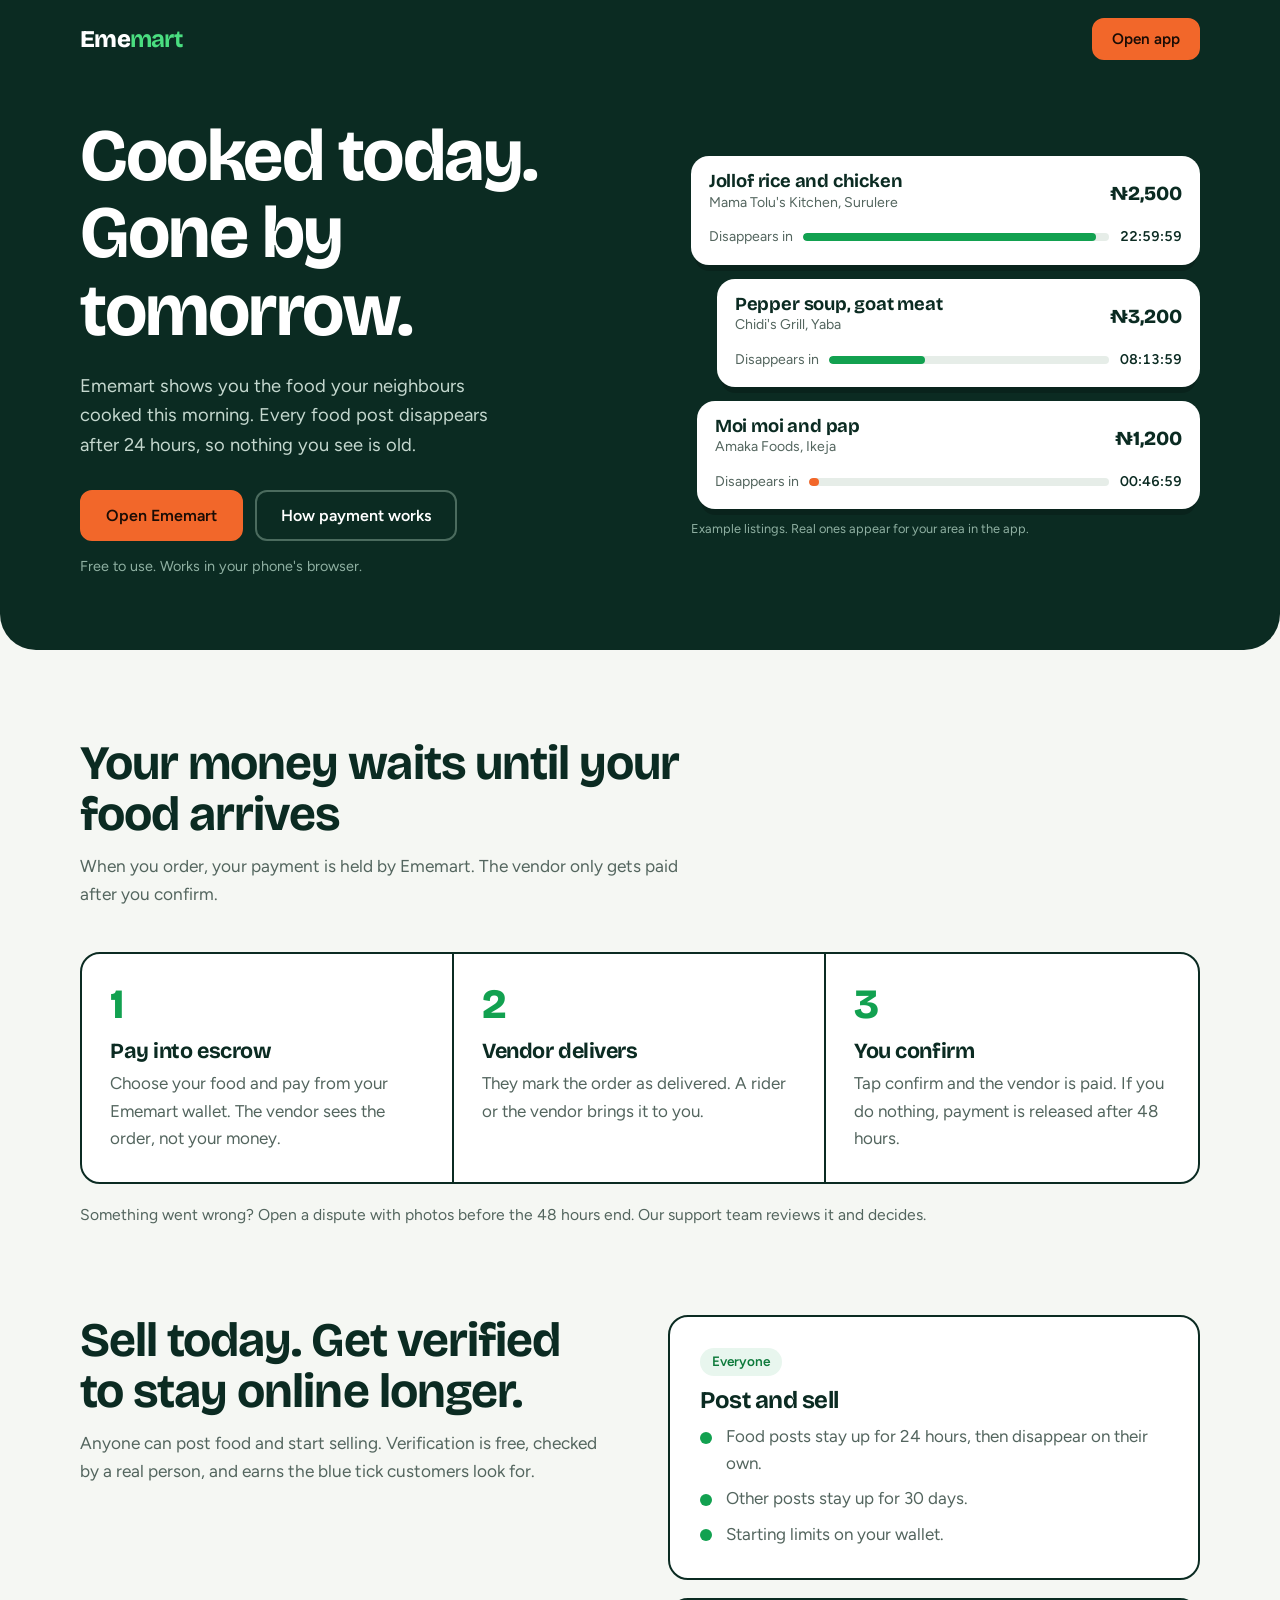
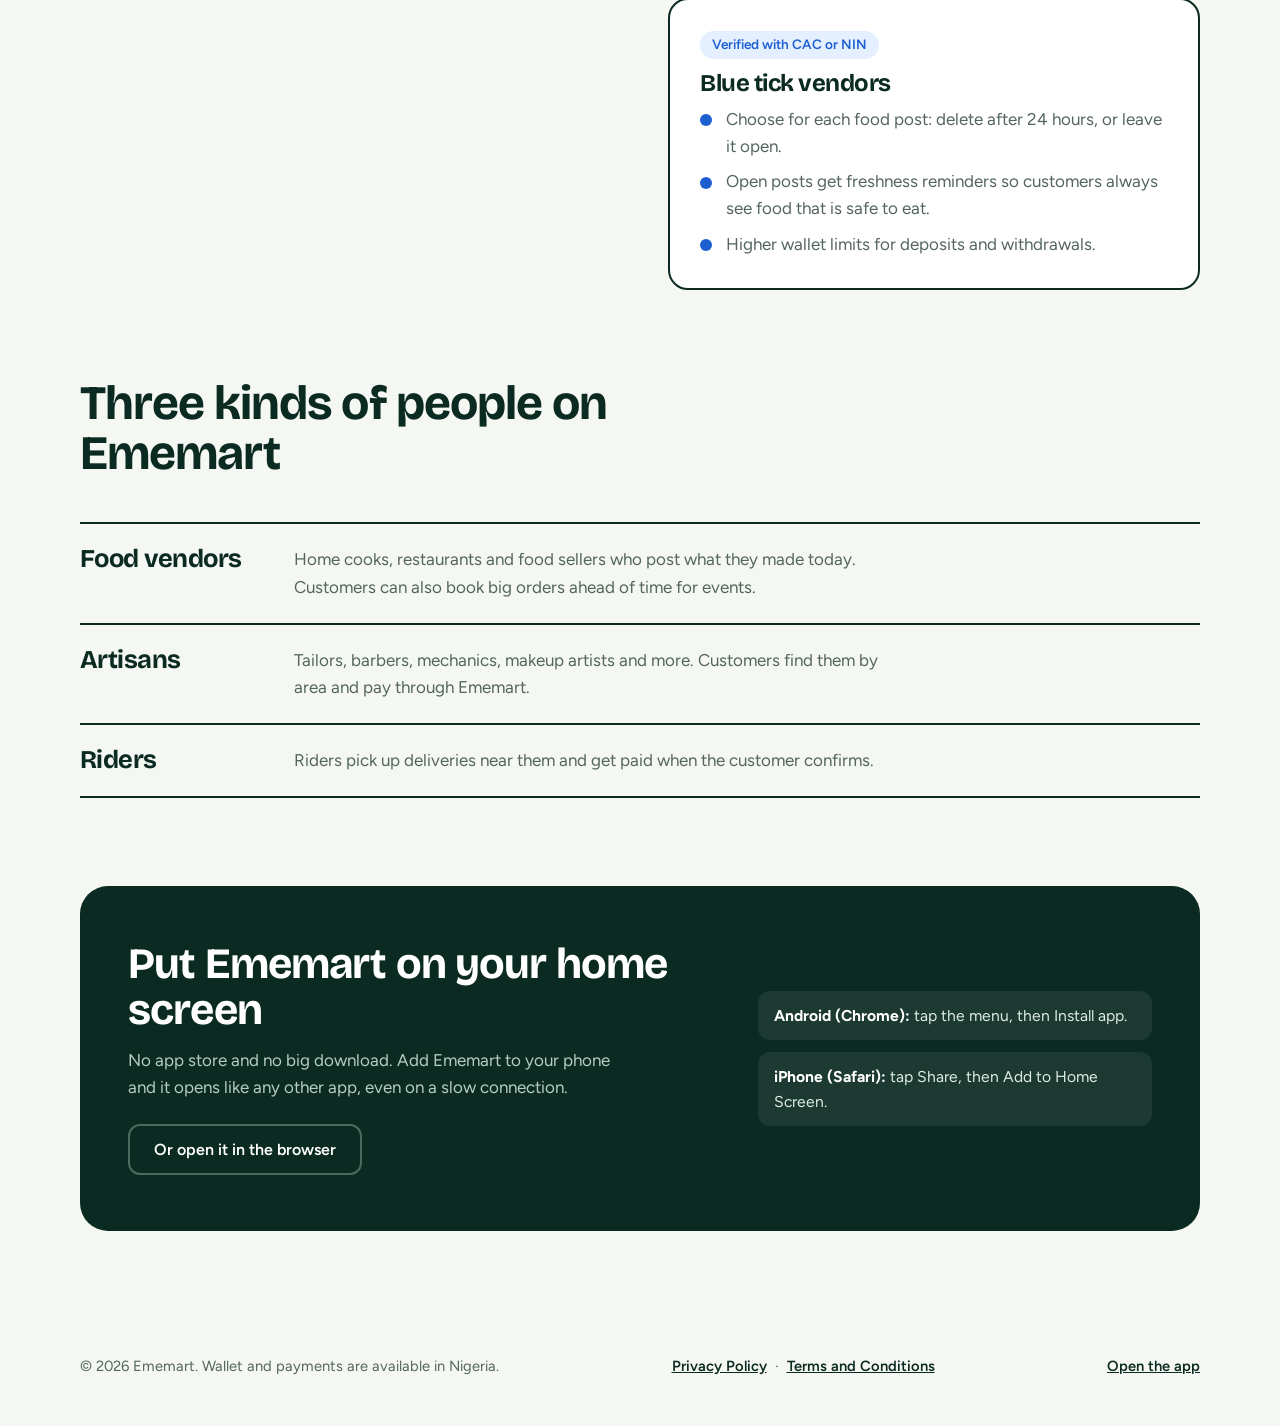
==== commit 2581ddba: "Update footer with policy links Added links to Privacy Policy and Terms and Conditions in the footer" ====
--- a/index.html
+++ b/index.html
@@ -7,8 +7,8 @@
 <meta name="description" content="Order hot food from vendors on your street, hire local artisans and riders, and pay safely. Food posts disappear after 24 hours so what you see is fresh.">
 <meta name="theme-color" content="#0b2b22">
 <link rel="manifest" href="/manifest.json">
-<link rel="apple-touch-icon" href="/icons/apple-touch-icon.png">
-<link rel="icon" type="image/png" href="/icons/icon-192.png">
+<link rel="apple-touch-icon" href="/icon-180.png">
+<link rel="icon" type="image/png" href="/icon-192.png">
 <link rel="preconnect" href="https://fonts.googleapis.com">
 <link rel="preconnect" href="https://fonts.gstatic.com" crossorigin>
 <link href="https://fonts.googleapis.com/css2?family=Bricolage+Grotesque:opsz,wght@12..96,700;12..96,800&family=Figtree:wght@400;500;600&display=swap" rel="stylesheet">
@@ -239,6 +239,7 @@
 <div class="wrap">
   <footer>
     <span>© <span id="yr">2026</span> Ememart. Wallet and payments are available in Nigeria.</span>
+    <span><a href="privacy.html">Privacy Policy</a> &nbsp;&middot;&nbsp; <a href="terms.html">Terms and Conditions</a></span>
     <a href="/app.html">Open the app</a>
   </footer>
 </div>
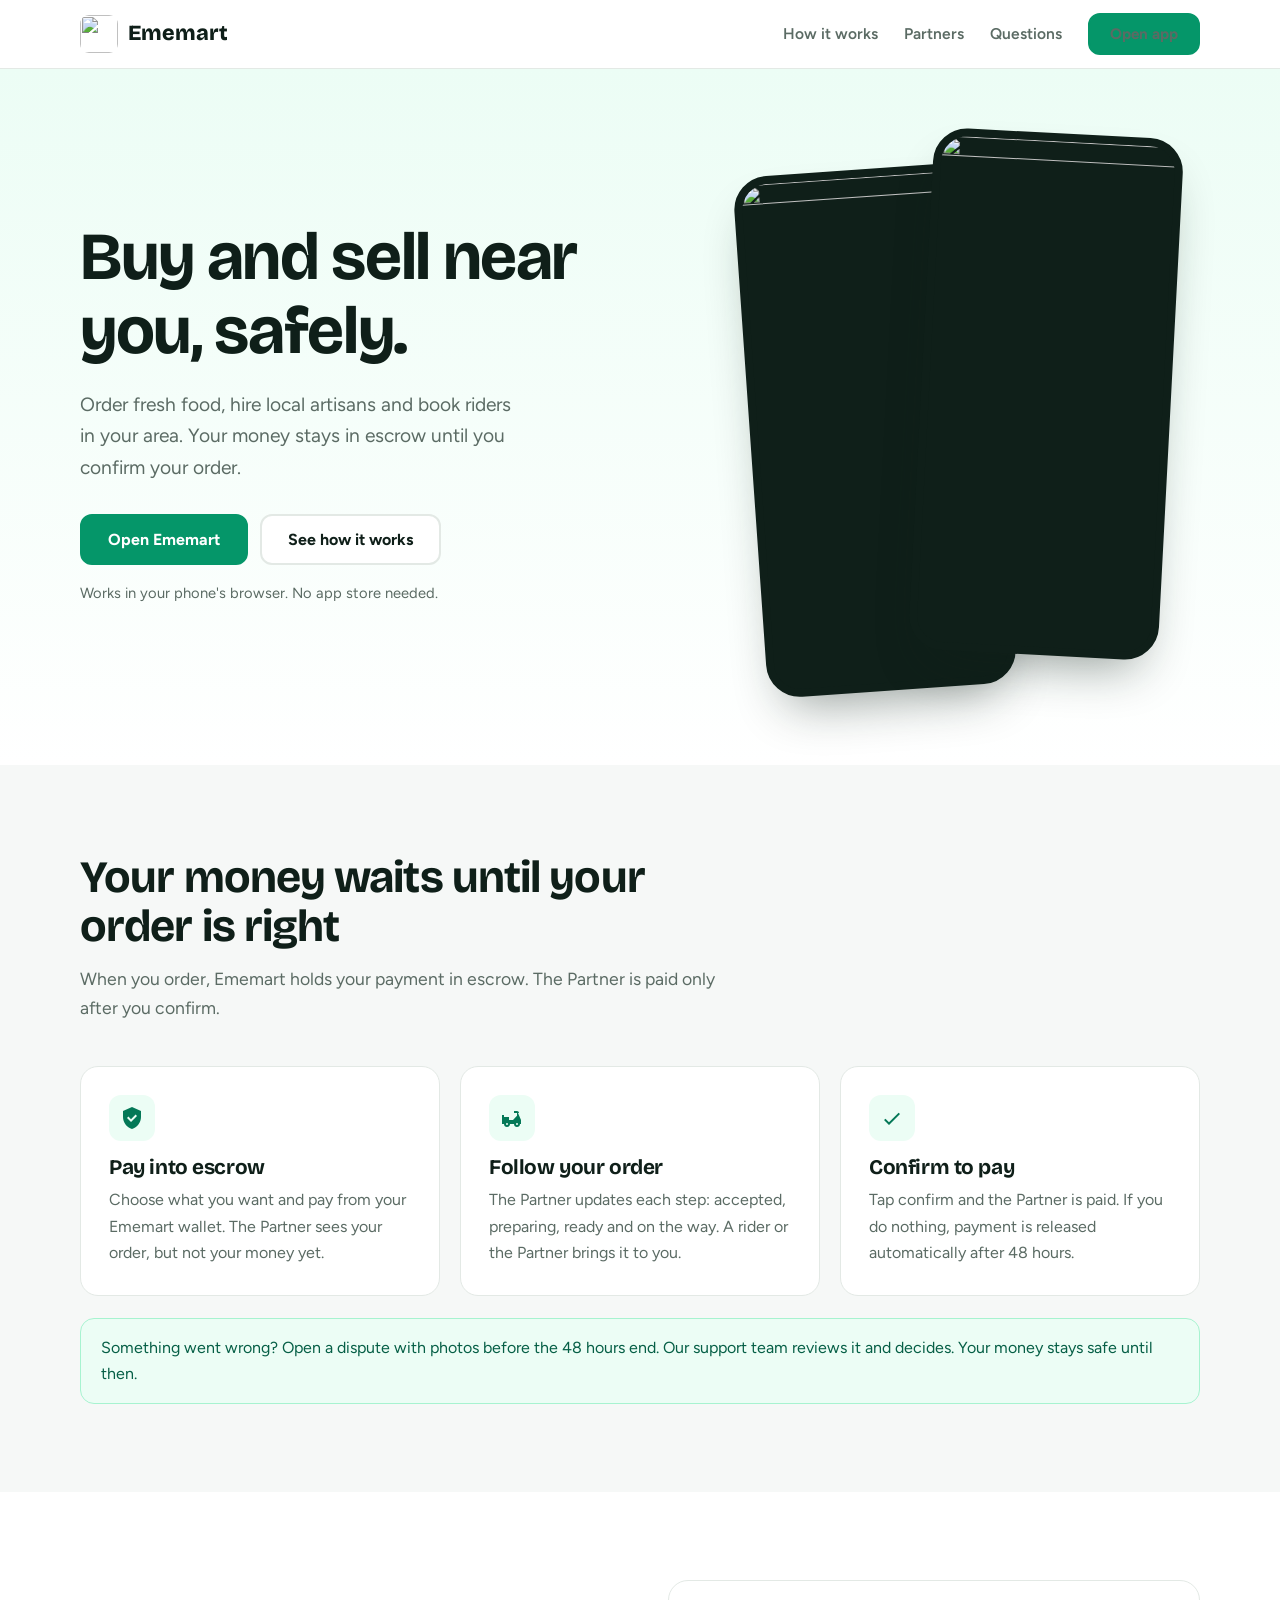
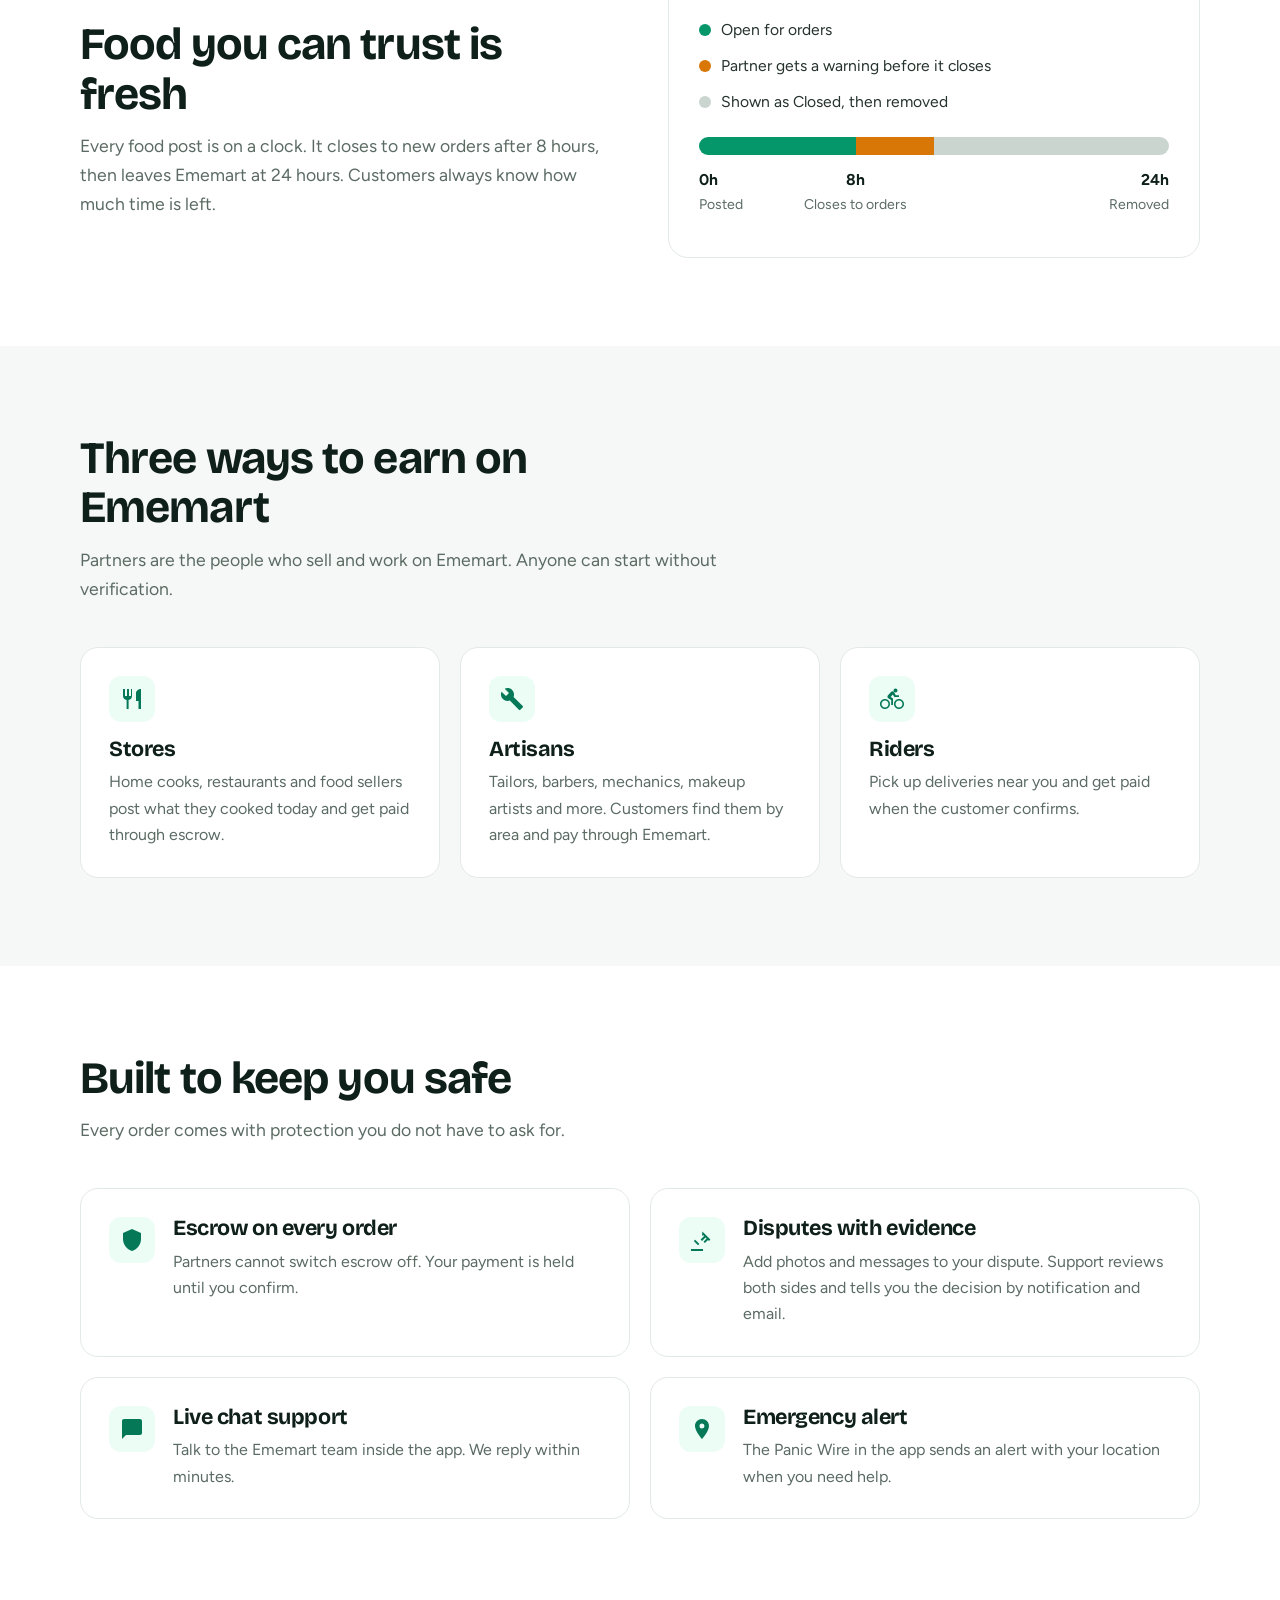
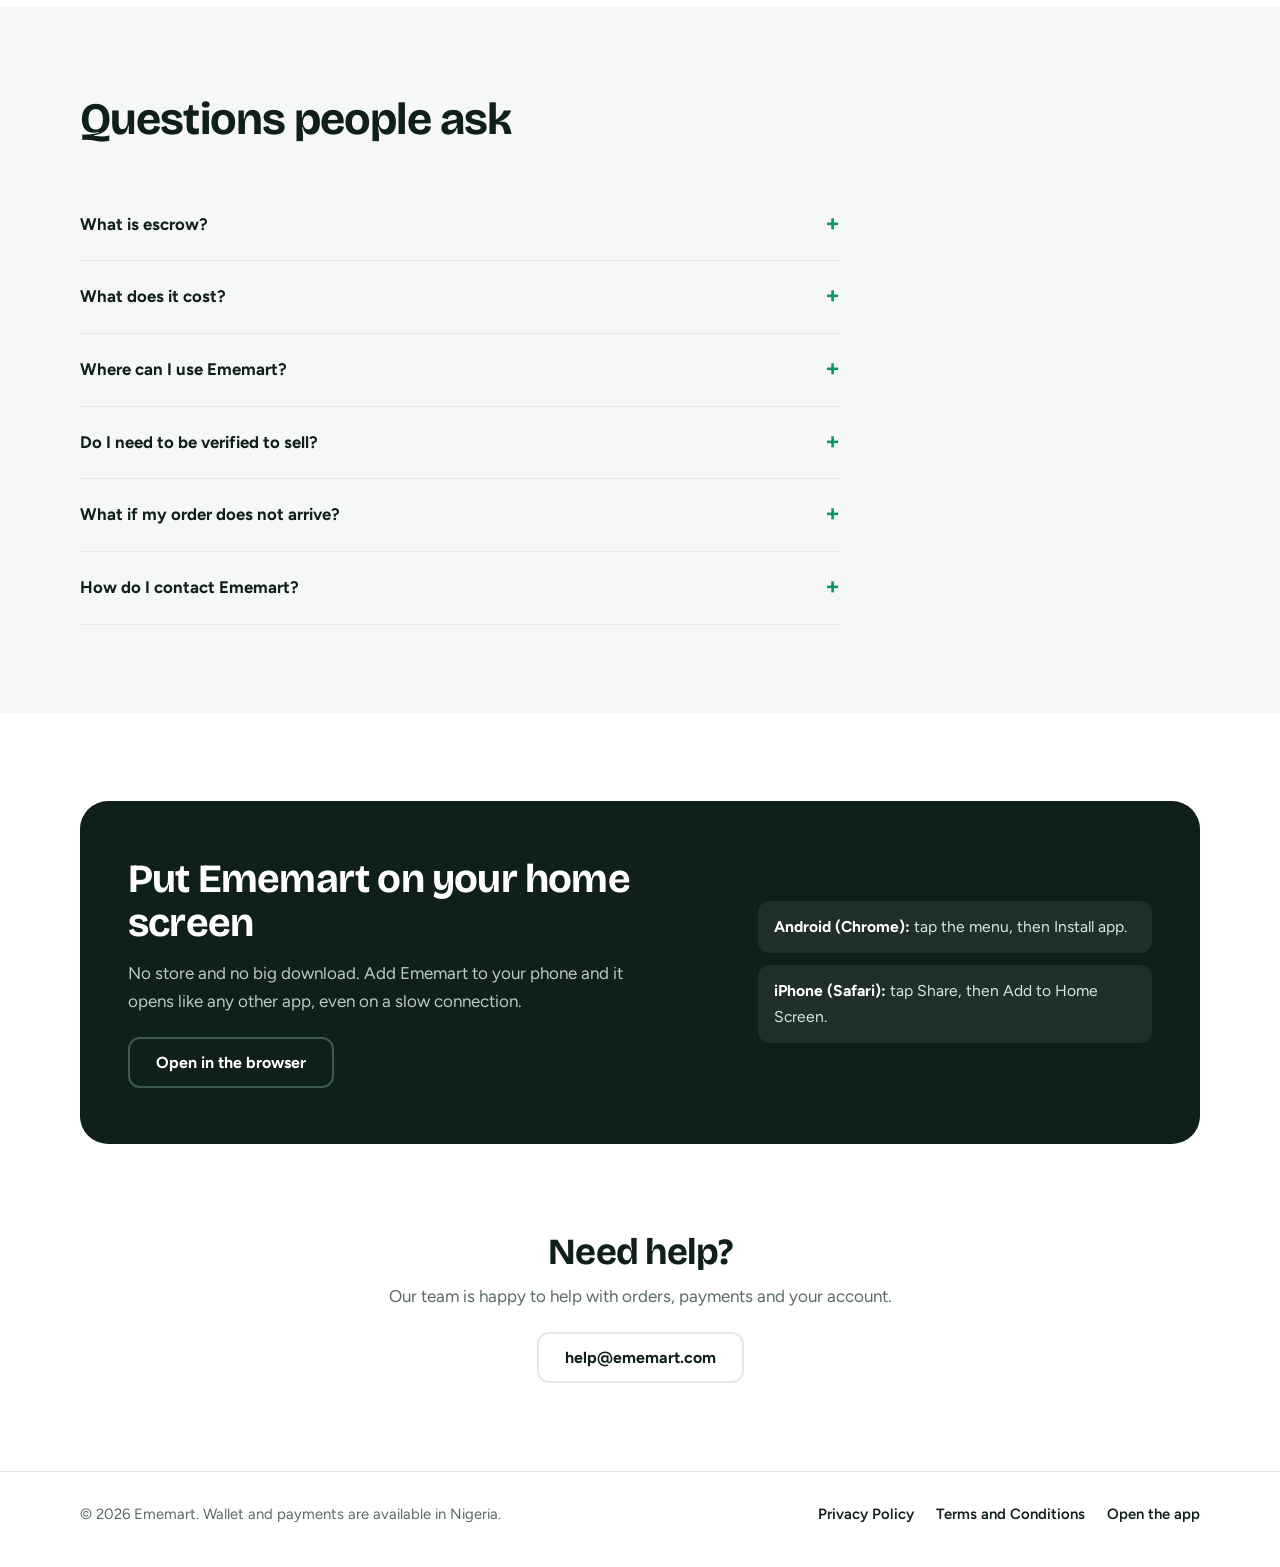
==== commit 095780cd: "Update print statement from 'Hello' to 'Goodbye'" ====
--- a/index.html
+++ b/index.html
@@ -3,228 +3,268 @@
 <head>
 <meta charset="UTF-8">
 <meta name="viewport" content="width=device-width, initial-scale=1">
-<title>Ememart: fresh food and local services near you</title>
-<meta name="description" content="Order hot food from vendors on your street, hire local artisans and riders, and pay safely. Food posts disappear after 24 hours so what you see is fresh.">
-<meta name="theme-color" content="#0b2b22">
+<title>Ememart: buy and sell near you, safely</title>
+<meta name="description" content="Order fresh food, hire local artisans and book riders in your area. Every payment is held in escrow until you confirm your order.">
+<meta name="theme-color" content="#ffffff">
+<meta property="og:title" content="Ememart: buy and sell near you, safely">
+<meta property="og:description" content="Order fresh food, hire local artisans and book riders in your area. Every payment is held in escrow until you confirm.">
+<meta property="og:image" content="https://www.ememart.com/icon-512.png">
+<meta property="og:url" content="https://www.ememart.com/">
 <link rel="manifest" href="/manifest.json">
 <link rel="apple-touch-icon" href="/icon-180.png">
 <link rel="icon" type="image/png" href="/icon-192.png">
 <link rel="preconnect" href="https://fonts.googleapis.com">
 <link rel="preconnect" href="https://fonts.gstatic.com" crossorigin>
-<link href="https://fonts.googleapis.com/css2?family=Bricolage+Grotesque:opsz,wght@12..96,700;12..96,800&family=Figtree:wght@400;500;600&display=swap" rel="stylesheet">
+<link href="https://fonts.googleapis.com/css2?family=Bricolage+Grotesque:opsz,wght@12..96,700;12..96,800&family=Figtree:wght@400;500;600;700&display=swap" rel="stylesheet">
 <style>
   :root{
-    --ink:#0b2b22; --leaf:#12a150; --leaf-dark:#0d7a3b; --palm:#f2672a; --chalk:#f5f7f3; --paper:#ffffff;
-    --text:#1b2a25; --muted:#53655e; --line:#d9e2dc;
+    --ink:#0f1f19; --green:#059669; --green-d:#047857; --mint:#ecfdf5; --mint-line:#a7f3d0;
+    --amber:#d97706; --text:#26332d; --muted:#5b6b64; --line:#e3e9e5; --soft:#f6f8f7; --white:#fff;
   }
   *{box-sizing:border-box;margin:0;padding:0}
   html{scroll-behavior:smooth}
-  body{font-family:'Figtree',system-ui,sans-serif;color:var(--text);background:var(--chalk);line-height:1.6;font-size:17px}
-  h1,h2,h3{font-family:'Bricolage Grotesque',system-ui,sans-serif;line-height:1.05;letter-spacing:-.02em;color:var(--ink)}
+  body{font-family:'Figtree',system-ui,sans-serif;color:var(--text);background:var(--white);line-height:1.65;font-size:17px;-webkit-font-smoothing:antialiased}
+  h1,h2,h3{font-family:'Bricolage Grotesque',system-ui,sans-serif;color:var(--ink);letter-spacing:-.02em;line-height:1.1}
   a{color:inherit}
-  .wrap{width:min(1120px,100% - 32px);margin-inline:auto}
-  :focus-visible{outline:3px solid var(--palm);outline-offset:3px;border-radius:6px}
-
-  /* top bar */
-  .bar{display:flex;align-items:center;justify-content:space-between;padding:18px 0}
-  .logo{font-family:'Bricolage Grotesque',sans-serif;font-weight:800;font-size:1.5rem;color:var(--ink);text-decoration:none;letter-spacing:-.03em}
-  .logo b{color:var(--leaf)}
-  .btn{display:inline-flex;align-items:center;justify-content:center;gap:8px;font:600 1rem 'Figtree',sans-serif;padding:14px 24px;border-radius:12px;border:2px solid var(--ink);background:var(--ink);color:#fff;text-decoration:none;cursor:pointer;transition:transform .12s,background .12s}
-  .btn:hover{background:#12402f;transform:translateY(-1px)}
-  .btn.alt{background:transparent;color:var(--ink)}
-  .btn.alt:hover{background:rgba(11,43,34,.07)}
-  .btn.small{padding:10px 18px;font-size:.95rem}
+  img{max-width:100%;display:block}
+  .wrap{width:min(1120px,100% - 40px);margin-inline:auto}
+  :focus-visible{outline:3px solid var(--green);outline-offset:3px;border-radius:6px}
+
+  /* header */
+  .top{position:sticky;top:0;z-index:20;background:rgba(255,255,255,.94);backdrop-filter:blur(8px);border-bottom:1px solid var(--line)}
+  .bar{display:flex;align-items:center;justify-content:space-between;height:68px}
+  .brand{display:flex;align-items:center;gap:10px;text-decoration:none;font-family:'Bricolage Grotesque',sans-serif;font-weight:800;font-size:1.35rem;color:var(--ink)}
+  .brand img{width:38px;height:38px;border-radius:9px}
+  nav.links{display:flex;align-items:center;gap:26px;font-weight:600;font-size:.97rem}
+  nav.links a{text-decoration:none;color:var(--muted)}
+  nav.links a:hover{color:var(--ink)}
+  .btn{display:inline-flex;align-items:center;justify-content:center;gap:8px;font:700 1rem 'Figtree',sans-serif;padding:14px 26px;border-radius:12px;border:2px solid var(--green);background:var(--green);color:#fff;text-decoration:none;cursor:pointer;transition:background .15s,transform .15s}
+  .btn:hover{background:var(--green-d);border-color:var(--green-d);transform:translateY(-1px)}
+  .btn.ghost{background:#fff;color:var(--ink);border-color:var(--line)}
+  .btn.ghost:hover{background:var(--soft);border-color:#cdd8d2}
+  .btn.sm{padding:10px 20px;font-size:.95rem}
+  #install-btn[hidden]{display:none}
 
   /* hero */
-  .hero{background:var(--ink);color:#e9f3ee;padding-bottom:72px;border-bottom-left-radius:36px;border-bottom-right-radius:36px}
-  .hero .logo,.hero .logo b{color:#fff}.hero .logo b{color:#4ade80}
-  .hero .btn{background:var(--palm);border-color:var(--palm);color:#1a0c05}
-  .hero .btn:hover{background:#ff7a3d}
-  .hero .btn.alt{background:transparent;color:#fff;border-color:#4b6b5e}
-  .hero .btn.alt:hover{background:rgba(255,255,255,.08)}
-  .hero-grid{display:grid;grid-template-columns:1.05fr .95fr;gap:48px;align-items:center;padding-top:40px}
-  .hero h1{font-size:clamp(2.6rem,6.2vw,4.6rem);color:#fff;margin-bottom:22px}
-  .hero p.lead{font-size:1.15rem;max-width:34ch;color:#c5d8cf;margin-bottom:30px}
+  .hero{padding:64px 0 72px;background:linear-gradient(180deg,var(--mint) 0,#fff 100%)}
+  .hero-grid{display:grid;grid-template-columns:1.1fr .9fr;gap:56px;align-items:center}
+  .hero h1{font-size:clamp(2.5rem,5.6vw,4.2rem);margin-bottom:20px}
+  .hero p.lead{font-size:1.2rem;color:var(--muted);max-width:36ch;margin-bottom:30px}
   .cta{display:flex;flex-wrap:wrap;gap:12px}
-  .hint{margin-top:14px;font-size:.9rem;color:#8fb0a2}
-
-  /* the live listing stack: the 24-hour rule, shown rather than described */
-  .stack{display:flex;flex-direction:column;gap:14px}
-  .listing{background:var(--paper);color:var(--text);border-radius:18px;padding:16px 18px;display:grid;grid-template-columns:1fr auto;gap:4px 16px;align-items:center;box-shadow:0 10px 0 -4px rgba(0,0,0,.18)}
-  .listing:nth-child(2){margin-left:26px}.listing:nth-child(3){margin-left:6px}
-  .listing h3{font-size:1.15rem;letter-spacing:-.01em}
-  .listing .meta{font-size:.88rem;color:var(--muted)}
-  .price{font-family:'Bricolage Grotesque',sans-serif;font-weight:800;font-size:1.25rem;color:var(--ink);text-align:right}
-  .timer{grid-column:1/-1;margin-top:8px;display:flex;align-items:center;gap:10px;font-size:.88rem;color:var(--muted)}
-  .timer .bar2{flex:1;height:8px;border-radius:99px;background:#e6ede8;overflow:hidden}
-  .timer .bar2 i{display:block;height:100%;background:var(--leaf);border-radius:99px;width:var(--p,50%);transition:width 1s linear}
-  .timer.low .bar2 i{background:var(--palm)}
-  .timer time{font-variant-numeric:tabular-nums;font-weight:600;color:var(--ink);min-width:7ch;text-align:right}
-  .tick{display:inline-block;width:16px;height:16px;vertical-align:-3px;margin-left:4px}
-  .sample{margin-top:10px;font-size:.8rem;color:#8fb0a2}
+  .hint{margin-top:16px;font-size:.92rem;color:var(--muted)}
+  .phones{position:relative;height:560px;display:flex;justify-content:center}
+  .phone{position:absolute;width:250px;border-radius:34px;border:8px solid var(--ink);background:var(--ink);overflow:hidden;box-shadow:0 26px 50px -20px rgba(15,31,25,.45)}
+  .phone img{width:100%;height:auto}
+  .phone.a{left:6%;top:36px;transform:rotate(-4deg)}
+  .phone.b{right:6%;top:0;transform:rotate(3deg)}
 
   /* sections */
   section{padding:88px 0}
-  .head{max-width:620px;margin-bottom:44px}
-  .head h2{font-size:clamp(2rem,4.4vw,3rem);margin-bottom:14px}
-  .head p{color:var(--muted);font-size:1.08rem}
-
-  .steps{display:grid;grid-template-columns:repeat(3,1fr);gap:0;border:2px solid var(--ink);border-radius:20px;overflow:hidden;background:var(--paper)}
-  .step{padding:30px 28px;border-right:2px solid var(--ink)}
-  .step:last-child{border-right:0}
-  .step .n{font-family:'Bricolage Grotesque',sans-serif;font-weight:800;font-size:2.6rem;color:var(--leaf);line-height:1;margin-bottom:14px}
-  .step h3{font-size:1.35rem;margin-bottom:8px}
-  .step p{color:var(--muted)}
-  .note{margin-top:18px;color:var(--muted);font-size:.98rem}
-
-  .split{display:grid;grid-template-columns:1fr 1fr;gap:56px;align-items:start}
-  .vendor{background:var(--paper);border:2px solid var(--ink);border-radius:20px;padding:30px}
-  .vendor h3{font-size:1.5rem;margin-bottom:6px}
-  .vendor + .vendor{margin-top:18px}
-  .vendor .tag{display:inline-block;font-weight:600;font-size:.85rem;background:#e8f6ee;color:var(--leaf-dark);padding:3px 12px;border-radius:99px;margin-bottom:12px}
-  .vendor.v .tag{background:#e4efff;color:#1d5fd1}
-  .vendor ul{list-style:none;display:grid;gap:8px;margin-top:10px}
-  .vendor li{padding-left:26px;position:relative;color:var(--muted)}
-  .vendor li::before{content:"";position:absolute;left:0;top:.5em;width:12px;height:12px;border-radius:50%;background:var(--leaf)}
-  .vendor.v li::before{background:#1d5fd1}
-
-  .roles{display:grid;gap:0;border-top:2px solid var(--ink)}
-  .role{display:grid;grid-template-columns:190px 1fr;gap:24px;padding:22px 0;border-bottom:2px solid var(--ink)}
-  .role h3{font-size:1.6rem}
-  .role p{color:var(--muted);max-width:56ch}
-
-  .install{background:var(--ink);color:#dcebe3;border-radius:28px;padding:56px 48px;display:grid;grid-template-columns:1.2fr .8fr;gap:40px;align-items:center}
-  .install h2{color:#fff;font-size:clamp(1.9rem,4vw,2.7rem);margin-bottom:14px}
-  .install p{color:#b7cdc2;max-width:46ch;margin-bottom:22px}
-  .install .btn{background:var(--palm);border-color:var(--palm);color:#1a0c05}
-  .install .btn.alt{background:transparent;color:#fff;border-color:#4b6b5e}
-  .install ol{list-style:none;display:grid;gap:12px;font-size:.98rem}
-  .install li{background:rgba(255,255,255,.07);border-radius:12px;padding:12px 16px}
-  .install li b{color:#fff}
-  #install-btn[hidden]{display:none}
-
-  footer{padding:36px 0 48px;color:var(--muted);font-size:.92rem;display:flex;flex-wrap:wrap;gap:12px 28px;justify-content:space-between}
-  footer a{color:var(--ink);font-weight:600}
-
-  @media (max-width:860px){
-    .hero-grid,.split,.install{grid-template-columns:1fr}
-    .steps{grid-template-columns:1fr}.step{border-right:0;border-bottom:2px solid var(--ink)}.step:last-child{border-bottom:0}
-    .role{grid-template-columns:1fr;gap:6px}
-    section{padding:64px 0}.install{padding:36px 24px}
-    .listing:nth-child(2),.listing:nth-child(3){margin-left:0}
+  section.tint{background:var(--soft)}
+  .head{max-width:640px;margin-bottom:44px}
+  .head h2{font-size:clamp(1.9rem,4vw,2.8rem);margin-bottom:12px}
+  .head p{color:var(--muted);font-size:1.1rem}
+
+  /* escrow steps */
+  .steps{display:grid;grid-template-columns:repeat(3,1fr);gap:20px}
+  .step{background:#fff;border:1px solid var(--line);border-radius:18px;padding:28px}
+  .ico{width:46px;height:46px;border-radius:12px;background:var(--mint);color:var(--green-d);display:flex;align-items:center;justify-content:center;margin-bottom:16px}
+  .ico svg{width:24px;height:24px}
+  .step h3{font-size:1.3rem;margin-bottom:8px}
+  .step p{color:var(--muted);font-size:1rem}
+  .note{margin-top:22px;padding:16px 20px;background:var(--mint);border:1px solid var(--mint-line);border-radius:14px;color:#065f46;font-size:1rem}
+
+  /* food timeline */
+  .split{display:grid;grid-template-columns:1fr 1fr;gap:56px;align-items:center}
+  .tl{background:#fff;border:1px solid var(--line);border-radius:20px;padding:30px}
+  .tl-bar{display:flex;height:18px;border-radius:99px;overflow:hidden;margin:22px 0 12px}
+  .tl-bar i{display:block}
+  .tl-bar .o{width:33.33%;background:var(--green)}
+  .tl-bar .w{width:16.67%;background:var(--amber)}
+  .tl-bar .c{width:50%;background:#cbd5d0}
+  .tl-marks{position:relative;height:60px;font-size:.88rem;color:var(--muted)}
+  .tl-marks div{position:absolute;top:0;transform:translateX(-50%);text-align:center;white-space:nowrap}
+  .tl-marks div:first-child{transform:none;text-align:left}
+  .tl-marks div:last-child{transform:translateX(-100%);text-align:right}
+  .tl-marks b{display:block;color:var(--ink);font-size:.98rem}
+  .legend{display:grid;gap:10px;margin-top:6px;font-size:.98rem}
+  .legend span{display:flex;align-items:center;gap:10px}
+  .legend i{width:12px;height:12px;border-radius:50%;flex:none}
+
+  /* partners */
+  .cards{display:grid;grid-template-columns:repeat(3,1fr);gap:20px}
+  .card{background:#fff;border:1px solid var(--line);border-radius:18px;padding:28px}
+  .card h3{font-size:1.35rem;margin-bottom:8px}
+  .card p{color:var(--muted);font-size:1rem}
+
+  /* safety */
+  .feat{display:grid;grid-template-columns:repeat(2,1fr);gap:20px}
+  .feat .card{display:flex;gap:18px;align-items:flex-start}
+  .feat .ico{flex:none;margin:0}
+
+  /* faq */
+  .faq{max-width:760px}
+  details{border-bottom:1px solid var(--line);padding:4px 0}
+  summary{cursor:pointer;list-style:none;display:flex;justify-content:space-between;gap:16px;padding:18px 0;font-weight:700;color:var(--ink);font-size:1.05rem}
+  summary::-webkit-details-marker{display:none}
+  summary::after{content:"+";font-size:1.5rem;line-height:1;color:var(--green)}
+  details[open] summary::after{content:"\2212"}
+  details p{padding:0 0 18px;color:var(--muted);max-width:62ch}
+
+  /* get the app */
+  .get{background:var(--ink);color:#d7e7df;border-radius:28px;padding:56px 48px;display:grid;grid-template-columns:1.2fr .8fr;gap:40px;align-items:center}
+  .get h2{color:#fff;font-size:clamp(1.8rem,3.6vw,2.5rem);margin-bottom:14px}
+  .get p{color:#b7cdc2;max-width:46ch;margin-bottom:22px}
+  .get .btn.ghost{background:transparent;color:#fff;border-color:#3f5a4f}
+  .get .btn.ghost:hover{background:rgba(255,255,255,.08)}
+  .get ol{list-style:none;display:grid;gap:12px;font-size:.98rem}
+  .get li{background:rgba(255,255,255,.07);border-radius:12px;padding:13px 16px}
+  .get li b{color:#fff}
+
+  /* contact + footer */
+  .contact{text-align:center;max-width:560px;margin:0 auto}
+  .contact h2{font-size:clamp(1.7rem,3.4vw,2.3rem);margin-bottom:10px}
+  .contact p{color:var(--muted);margin-bottom:22px}
+  footer{border-top:1px solid var(--line);padding:30px 0 40px;color:var(--muted);font-size:.93rem}
+  .foot{display:flex;flex-wrap:wrap;gap:12px 28px;justify-content:space-between;align-items:center}
+  footer a{font-weight:600;color:var(--ink);text-decoration:none}
+  footer a:hover{color:var(--green-d)}
+  .foot nav{display:flex;gap:22px;flex-wrap:wrap}
+
+  @media (max-width:900px){
+    nav.links a.hide-m{display:none}
+    .hero-grid,.split,.get{grid-template-columns:1fr}
+    .hero{padding:40px 0 48px}
+    .phones{height:470px}.phone{width:210px}
+    .steps,.cards,.feat{grid-template-columns:1fr}
+    section{padding:60px 0}
+    .get{padding:36px 24px}
   }
+  @media (max-width:420px){nav.links{gap:14px}.nav-cta{display:none}}
   @media (prefers-reduced-motion:reduce){*{transition:none!important;scroll-behavior:auto!important}}
 </style>
 </head>
 <body>
-
-<header class="hero">
-  <div class="wrap">
-    <div class="bar">
-      <a class="logo" href="/">Eme<b>mart</b></a>
-      <a class="btn small" href="/app.html">Open app</a>
-    </div>
-
-    <div class="hero-grid">
+<header class="top">
+  <div class="wrap bar">
+    <a class="brand" href="/"><img src="/icon-192.png" alt="" width="38" height="38">Ememart</a>
+    <nav class="links" aria-label="Main">
+      <a class="hide-m" href="#how">How it works</a>
+      <a class="hide-m" href="#partners">Partners</a>
+      <a class="hide-m" href="#faq">Questions</a>
+      <a class="btn sm" href="/app.html">Open app</a>
+    </nav>
+  </div>
+</header>
+
+<main>
+  <section class="hero" style="padding-bottom:72px">
+    <div class="wrap hero-grid">
       <div>
-        <h1>Cooked today. Gone by tomorrow.</h1>
-        <p class="lead">Ememart shows you the food your neighbours cooked this morning. Every food post disappears after 24 hours, so nothing you see is old.</p>
+        <h1>Buy and sell near you, safely.</h1>
+        <p class="lead">Order fresh food, hire local artisans and book riders in your area. Your money stays in escrow until you confirm your order.</p>
         <div class="cta">
           <a class="btn" href="/app.html">Open Ememart</a>
-          <a class="btn alt" href="#how">How payment works</a>
+          <a class="btn ghost" href="#how">See how it works</a>
         </div>
-        <p class="hint">Free to use. Works in your phone's browser.</p>
-      </div>
-
-      <div>
-        <div class="stack" aria-label="Example food listings with live countdowns">
-          <article class="listing" data-left="82800" data-total="86400">
-            <div><h3>Jollof rice and chicken</h3><div class="meta">Mama Tolu's Kitchen, Surulere</div></div>
-            <div class="price">₦2,500</div>
-            <div class="timer"><span>Disappears in</span><span class="bar2"><i></i></span><time></time></div>
-          </article>
-          <article class="listing" data-left="29640" data-total="86400">
-            <div><h3>Pepper soup, goat meat</h3><div class="meta">Chidi's Grill, Yaba</div></div>
-            <div class="price">₦3,200</div>
-            <div class="timer"><span>Disappears in</span><span class="bar2"><i></i></span><time></time></div>
-          </article>
-          <article class="listing" data-left="2820" data-total="86400">
-            <div><h3>Moi moi and pap</h3><div class="meta">Amaka Foods, Ikeja</div></div>
-            <div class="price">₦1,200</div>
-            <div class="timer"><span>Disappears in</span><span class="bar2"><i></i></span><time></time></div>
-          </article>
-        </div>
-        <p class="sample">Example listings. Real ones appear for your area in the app.</p>
-      </div>
-    </div>
-  </div>
-</header>
-
-<main>
-  <section id="how">
+        <p class="hint">Works in your phone's browser. No app store needed.</p>
+      </div>
+      <div class="phones" aria-hidden="true">
+        <div class="phone a"><img src="/screenshot-1.png" alt="" width="780" height="1688" loading="eager"></div>
+        <div class="phone b"><img src="/screenshot-2.png" alt="" width="780" height="1688" loading="lazy"></div>
+      </div>
+    </div>
+  </section>
+
+  <section id="how" class="tint">
     <div class="wrap">
       <div class="head">
-        <h2>Your money waits until your food arrives</h2>
-        <p>When you order, your payment is held by Ememart. The vendor only gets paid after you confirm.</p>
+        <h2>Your money waits until your order is right</h2>
+        <p>When you order, Ememart holds your payment in escrow. The Partner is paid only after you confirm.</p>
       </div>
       <div class="steps">
-        <div class="step"><div class="n">1</div><h3>Pay into escrow</h3><p>Choose your food and pay from your Ememart wallet. The vendor sees the order, not your money.</p></div>
-        <div class="step"><div class="n">2</div><h3>Vendor delivers</h3><p>They mark the order as delivered. A rider or the vendor brings it to you.</p></div>
-        <div class="step"><div class="n">3</div><h3>You confirm</h3><p>Tap confirm and the vendor is paid. If you do nothing, payment is released after 48 hours.</p></div>
-      </div>
-      <p class="note">Something went wrong? Open a dispute with photos before the 48 hours end. Our support team reviews it and decides.</p>
-    </div>
-  </section>
-
-  <section style="padding-top:0">
+        <div class="step"><div class="ico"><svg viewBox="0 0 24 24" fill="currentColor"><path d="M12 1 3 5v6c0 5.5 3.8 10.7 9 12 5.2-1.3 9-6.5 9-12V5l-9-4zm-1 15-4-4 1.4-1.4L11 13.2l4.6-4.6L17 10l-6 6z"/></svg></div><h3>Pay into escrow</h3><p>Choose what you want and pay from your Ememart wallet. The Partner sees your order, but not your money yet.</p></div>
+        <div class="step"><div class="ico"><svg viewBox="0 0 24 24" fill="currentColor"><path d="M19 7c0-1.1-.9-2-2-2h-3v2h3v2.7L13 14H9v-3H4V9H2v9h2c0 1.7 1.3 3 3 3s3-1.3 3-3h4c0 1.7 1.3 3 3 3s3-1.3 3-3h1v-4l-3-7zM7 19a1 1 0 1 1 0-2 1 1 0 0 1 0 2zm10 0a1 1 0 1 1 0-2 1 1 0 0 1 0 2z"/></svg></div><h3>Follow your order</h3><p>The Partner updates each step: accepted, preparing, ready and on the way. A rider or the Partner brings it to you.</p></div>
+        <div class="step"><div class="ico"><svg viewBox="0 0 24 24" fill="currentColor"><path d="m9 16.2-3.5-3.5L4 14.1l5 5 11-11-1.4-1.4z"/></svg></div><h3>Confirm to pay</h3><p>Tap confirm and the Partner is paid. If you do nothing, payment is released automatically after 48 hours.</p></div>
+      </div>
+      <p class="note">Something went wrong? Open a dispute with photos before the 48 hours end. Our support team reviews it and decides. Your money stays safe until then.</p>
+    </div>
+  </section>
+
+  <section>
     <div class="wrap split">
       <div class="head" style="margin-bottom:0">
-        <h2>Sell today. Get verified to stay online longer.</h2>
-        <p>Anyone can post food and start selling. Verification is free, checked by a real person, and earns the blue tick customers look for.</p>
-      </div>
-      <div>
-        <div class="vendor">
-          <span class="tag">Everyone</span>
-          <h3>Post and sell</h3>
-          <ul>
-            <li>Food posts stay up for 24 hours, then disappear on their own.</li>
-            <li>Other posts stay up for 30 days.</li>
-            <li>Starting limits on your wallet.</li>
-          </ul>
+        <h2>Food you can trust is fresh</h2>
+        <p>Every food post is on a clock. It closes to new orders after 8 hours, then leaves Ememart at 24 hours. Customers always know how much time is left.</p>
+      </div>
+      <div class="tl" aria-label="Life of a food post over 24 hours">
+        <div class="legend">
+          <span><i style="background:var(--green)"></i>Open for orders</span>
+          <span><i style="background:var(--amber)"></i>Partner gets a warning before it closes</span>
+          <span><i style="background:#cbd5d0"></i>Shown as Closed, then removed</span>
         </div>
-        <div class="vendor v">
-          <span class="tag">Verified with CAC or NIN</span>
-          <h3>Blue tick vendors</h3>
-          <ul>
-            <li>Choose for each food post: delete after 24 hours, or leave it open.</li>
-            <li>Open posts get freshness reminders so customers always see food that is safe to eat.</li>
-            <li>Higher wallet limits for deposits and withdrawals.</li>
-          </ul>
+        <div class="tl-bar"><i class="o"></i><i class="w"></i><i class="c"></i></div>
+        <div class="tl-marks">
+          <div style="left:0"><b>0h</b>Posted</div>
+          <div style="left:33.33%"><b>8h</b>Closes to orders</div>
+          <div style="left:100%"><b>24h</b>Removed</div>
         </div>
       </div>
     </div>
   </section>
 
-  <section style="padding-top:0">
-    <div class="wrap">
-      <div class="head"><h2>Three kinds of people on Ememart</h2></div>
-      <div class="roles">
-        <div class="role"><h3>Food vendors</h3><p>Home cooks, restaurants and food sellers who post what they made today. Customers can also book big orders ahead of time for events.</p></div>
-        <div class="role"><h3>Artisans</h3><p>Tailors, barbers, mechanics, makeup artists and more. Customers find them by area and pay through Ememart.</p></div>
-        <div class="role"><h3>Riders</h3><p>Riders pick up deliveries near them and get paid when the customer confirms.</p></div>
-      </div>
-    </div>
-  </section>
-
-  <section style="padding-top:0">
-    <div class="wrap">
-      <div class="install" id="install">
+  <section id="partners" class="tint">
+    <div class="wrap">
+      <div class="head">
+        <h2>Three ways to earn on Ememart</h2>
+        <p>Partners are the people who sell and work on Ememart. Anyone can start without verification.</p>
+      </div>
+      <div class="cards">
+        <div class="card"><div class="ico"><svg viewBox="0 0 24 24" fill="currentColor"><path d="M11 9H9V2H7v7H5V2H3v7c0 2.1 1.6 3.8 3.6 4v9h2v-9c2-.2 3.4-1.9 3.4-4V2h-1v7zm5-3v8h2.5v8H21V2c-2.8 0-5 2.2-5 4z"/></svg></div><h3>Stores</h3><p>Home cooks, restaurants and food sellers post what they cooked today and get paid through escrow.</p></div>
+        <div class="card"><div class="ico"><svg viewBox="0 0 24 24" fill="currentColor"><path d="m22.7 19-9.1-9.1c.9-2.3.4-5-1.5-6.9-2-2-5-2.4-7.4-1.3L9 6 6 9 1.6 4.7C.4 7.1.9 10.100 2.900 12.100c1.900 1.900 4.600 2.400 6.900 1.500l9.100 9.100c.4.400 1 .4 1.400 0l2.300-2.300c.5-.4.5-1.100.1-1.400z"/></svg></div><h3>Artisans</h3><p>Tailors, barbers, mechanics, makeup artists and more. Customers find them by area and pay through Ememart.</p></div>
+        <div class="card"><div class="ico"><svg viewBox="0 0 24 24" fill="currentColor"><path d="M15.500 5.500c1.100 0 2-.9 2-2s-.9-2-2-2-2 .9-2 2 .9 2 2 2zM5 12c-2.800 0-5 2.200-5 5s2.200 5 5 5 5-2.200 5-5-2.200-5-5-5zm0 8.500c-1.900 0-3.500-1.600-3.500-3.500s1.600-3.500 3.500-3.500 3.500 1.600 3.500 3.500-1.600 3.500-3.500 3.500zM19 12c-2.800 0-5 2.200-5 5s2.200 5 5 5 5-2.200 5-5-2.200-5-5-5zm0 8.500c-1.900 0-3.500-1.600-3.500-3.500s1.600-3.500 3.500-3.500 3.500 1.600 3.500 3.500-1.600 3.500-3.500 3.500zM14.800 10H19V8.200h-3.200l-1.900-3.100c-.3-.5-.9-.8-1.500-.8-.6 0-1.100.2-1.400.6L8 8.300c-.4.400-.6.900-.6 1.400 0 .6.300 1.200.8 1.500L11.200 13v5H13v-6.400l-2.300-1.600 2.100-2.600 1.900 3z"/></svg></div><h3>Riders</h3><p>Pick up deliveries near you and get paid when the customer confirms.</p></div>
+      </div>
+    </div>
+  </section>
+
+  <section>
+    <div class="wrap">
+      <div class="head">
+        <h2>Built to keep you safe</h2>
+        <p>Every order comes with protection you do not have to ask for.</p>
+      </div>
+      <div class="feat">
+        <div class="card"><div class="ico"><svg viewBox="0 0 24 24" fill="currentColor"><path d="M12 1 3 5v6c0 5.500 3.800 10.700 9 12 5.200-1.300 9-6.500 9-12V5l-9-4z"/></svg></div><div><h3>Escrow on every order</h3><p>Partners cannot switch escrow off. Your payment is held until you confirm.</p></div></div>
+        <div class="card"><div class="ico"><svg viewBox="0 0 24 24" fill="currentColor"><path d="M1 21h12v2H1v-2zM5.200 11.700l4.200 4.200-1.400 1.400-4.200-4.200 1.400-1.400zM12.400 3.600l8 8-1.400 1.400-1-1-3.100 3.100-1.400-1.400L16.600 10.600l-1.100-1.100L12 13l-1.400-1.400 3.500-3.500-1.100-1.100-1 1z"/></svg></div><div><h3>Disputes with evidence</h3><p>Add photos and messages to your dispute. Support reviews both sides and tells you the decision by notification and email.</p></div></div>
+        <div class="card"><div class="ico"><svg viewBox="0 0 24 24" fill="currentColor"><path d="M20 2H4c-1.100 0-2 .9-2 2v18l4-4h14c1.100 0 2-.9 2-2V4c0-1.100-.9-2-2-2z"/></svg></div><div><h3>Live chat support</h3><p>Talk to the Ememart team inside the app. We reply within minutes.</p></div></div>
+        <div class="card"><div class="ico"><svg viewBox="0 0 24 24" fill="currentColor"><path d="M12 2C8.100 2 5 5.100 5 9c0 5.300 7 13 7 13s7-7.700 7-13c0-3.900-3.100-7-7-7zm0 9.500a2.500 2.500 0 1 1 0-5 2.500 2.500 0 0 1 0 5z"/></svg></div><div><h3>Emergency alert</h3><p>The Panic Wire in the app sends an alert with your location when you need help.</p></div></div>
+      </div>
+    </div>
+  </section>
+
+  <section id="faq" class="tint">
+    <div class="wrap">
+      <div class="head"><h2>Questions people ask</h2></div>
+      <div class="faq">
+        <details><summary>What is escrow?</summary><p>Escrow means Ememart holds your payment while the order is being completed. The Partner gets paid only after you confirm, or automatically 48 hours after delivery if you do not respond.</p></details>
+        <details><summary>What does it cost?</summary><p>You can browse and post for free. Customers pay a small escrow fee on each order, and Partners pay a small fee when an order completes. The exact amounts are shown in the app before you pay.</p></details>
+        <details><summary>Where can I use Ememart?</summary><p>Ememart is built for Nigeria. Wallet funding and withdrawals work in Nigeria only.</p></details>
+        <details><summary>Do I need to be verified to sell?</summary><p>No. Anyone can sell without verification. Verifying with your NIN or CAC certificate earns a blue tick and raises your wallet limits.</p></details>
+        <details><summary>What if my order does not arrive?</summary><p>Message the Partner first. If that does not fix it, open a dispute in the app with photos. Your money stays in escrow until the dispute is decided.</p></details>
+        <details><summary>How do I contact Ememart?</summary><p>Open the app, go to Account, then Safety and Support, and start a live chat. You can also email help@ememart.com.</p></details>
+      </div>
+    </div>
+  </section>
+
+  <section id="install">
+    <div class="wrap">
+      <div class="get">
         <div>
           <h2>Put Ememart on your home screen</h2>
-          <p>No app store and no big download. Add Ememart to your phone and it opens like any other app, even on a slow connection.</p>
+          <p>No store and no big download. Add Ememart to your phone and it opens like any other app, even on a slow connection.</p>
           <div class="cta">
             <button class="btn" id="install-btn" hidden>Install Ememart</button>
-            <a class="btn alt" href="/app.html" style="color:#fff;border-color:#4b6b5e">Or open it in the browser</a>
+            <a class="btn ghost" href="/app.html">Open in the browser</a>
           </div>
         </div>
         <ol>
@@ -234,37 +274,25 @@
       </div>
     </div>
   </section>
+
+  <section style="padding-top:0">
+    <div class="wrap contact">
+      <h2>Need help?</h2>
+      <p>Our team is happy to help with orders, payments and your account.</p>
+      <a class="btn ghost" href="mailto:help@ememart.com">help@ememart.com</a>
+    </div>
+  </section>
 </main>
 
-<div class="wrap">
-  <footer>
-    <span>© <span id="yr">2026</span> Ememart. Wallet and payments are available in Nigeria.</span>
-    <span><a href="privacy.html">Privacy Policy</a> &nbsp;&middot;&nbsp; <a href="terms.html">Terms and Conditions</a></span>
-    <a href="/app.html">Open the app</a>
-  </footer>
-</div>
+<footer>
+  <div class="wrap foot">
+    <span>&copy; <span id="yr">2026</span> Ememart. Wallet and payments are available in Nigeria.</span>
+    <nav aria-label="Legal"><a href="privacy.html">Privacy Policy</a><a href="terms.html">Terms and Conditions</a><a href="/app.html">Open the app</a></nav>
+  </div>
+</footer>
 
 <script>
-  // live countdowns on the example listings
-  (function () {
-    var cards = Array.prototype.slice.call(document.querySelectorAll('.listing'));
-    var start = Date.now();
-    function pad(n){ return (n < 10 ? '0' : '') + n; }
-    function tick() {
-      var passed = Math.floor((Date.now() - start) / 1000);
-      cards.forEach(function (c) {
-        var total = +c.dataset.total, left = Math.max(0, +c.dataset.left - passed);
-        var h = Math.floor(left / 3600), m = Math.floor(left % 3600 / 60), s = left % 60;
-        c.querySelector('time').textContent = pad(h) + ':' + pad(m) + ':' + pad(s);
-        var t = c.querySelector('.timer');
-        t.style.setProperty('--p', (left / total * 100).toFixed(2) + '%');
-        t.classList.toggle('low', left < 3 * 3600);
-      });
-    }
-    tick(); setInterval(tick, 1000);
-  })();
   document.getElementById('yr').textContent = new Date().getFullYear();
-
   // install button (shown only where the browser allows installing)
   var deferred = null, btn = document.getElementById('install-btn');
   window.addEventListener('beforeinstallprompt', function (e) { e.preventDefault(); deferred = e; btn.hidden = false; });
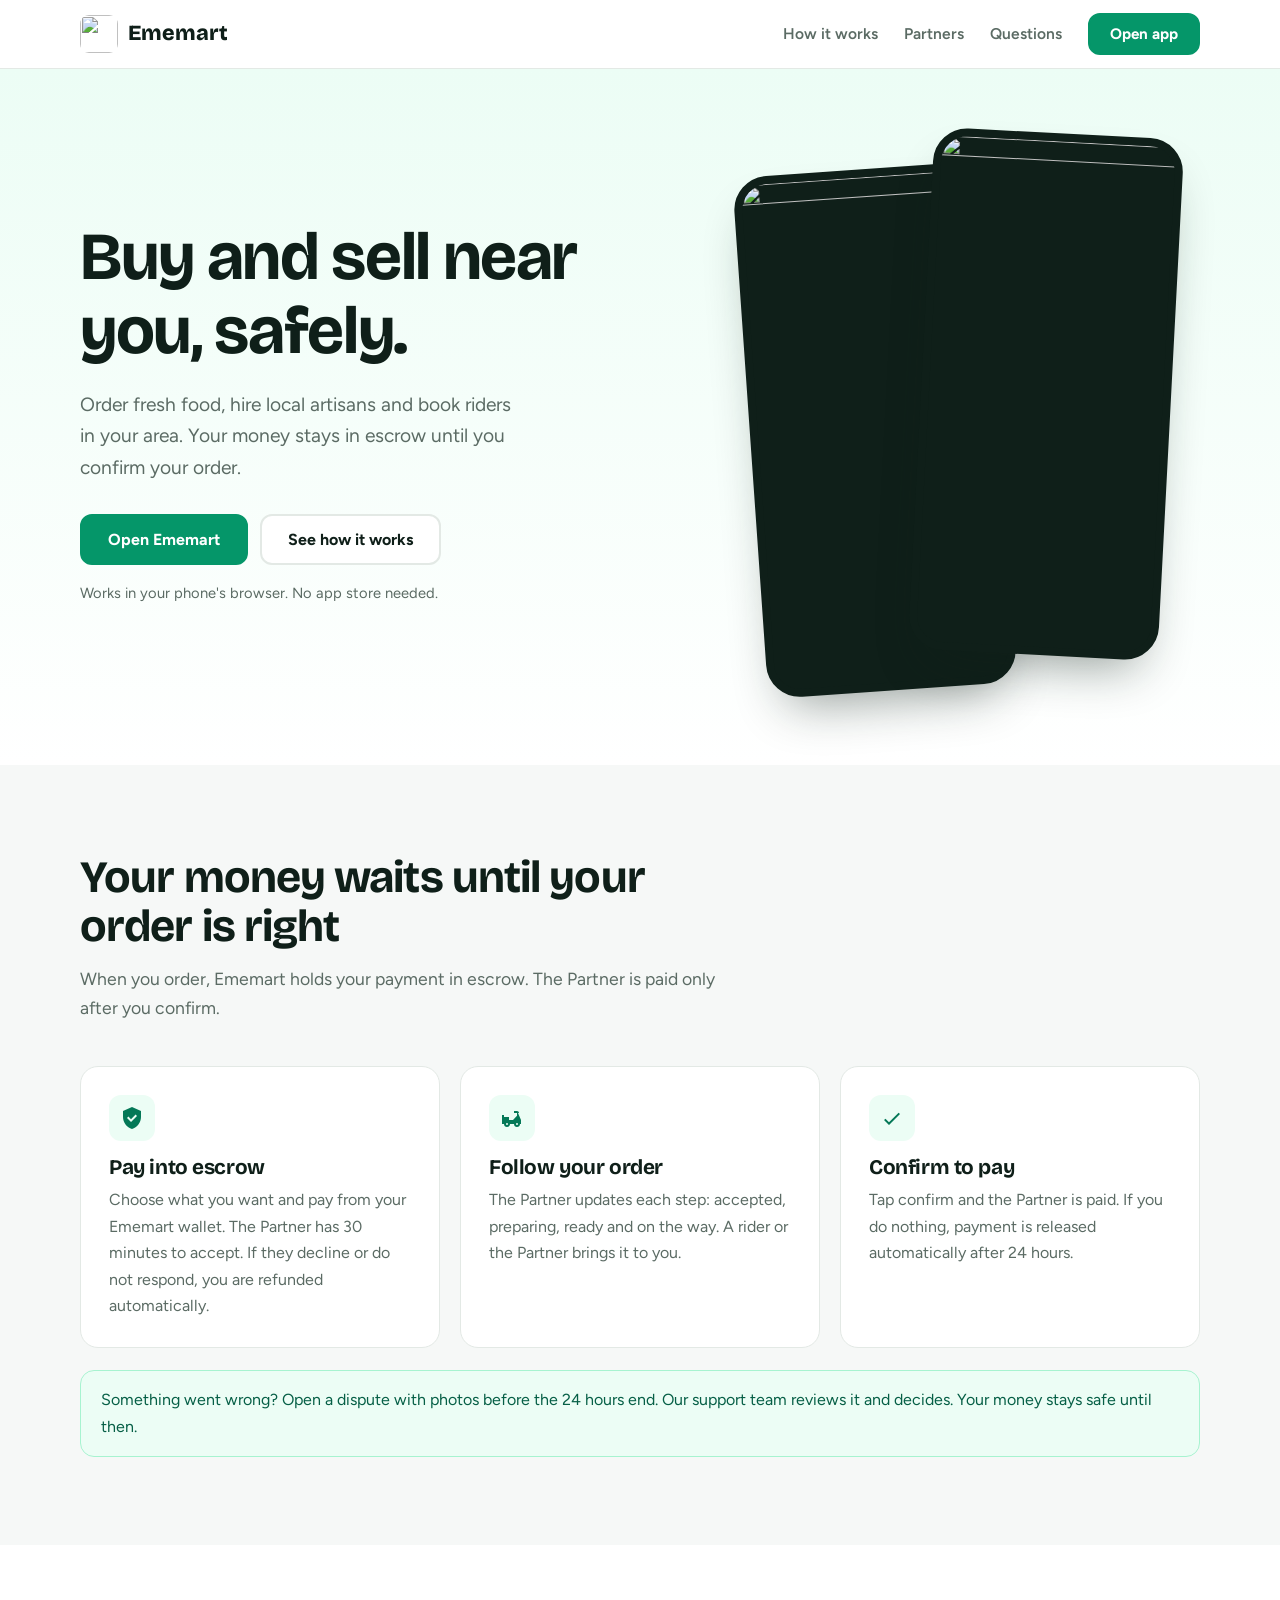
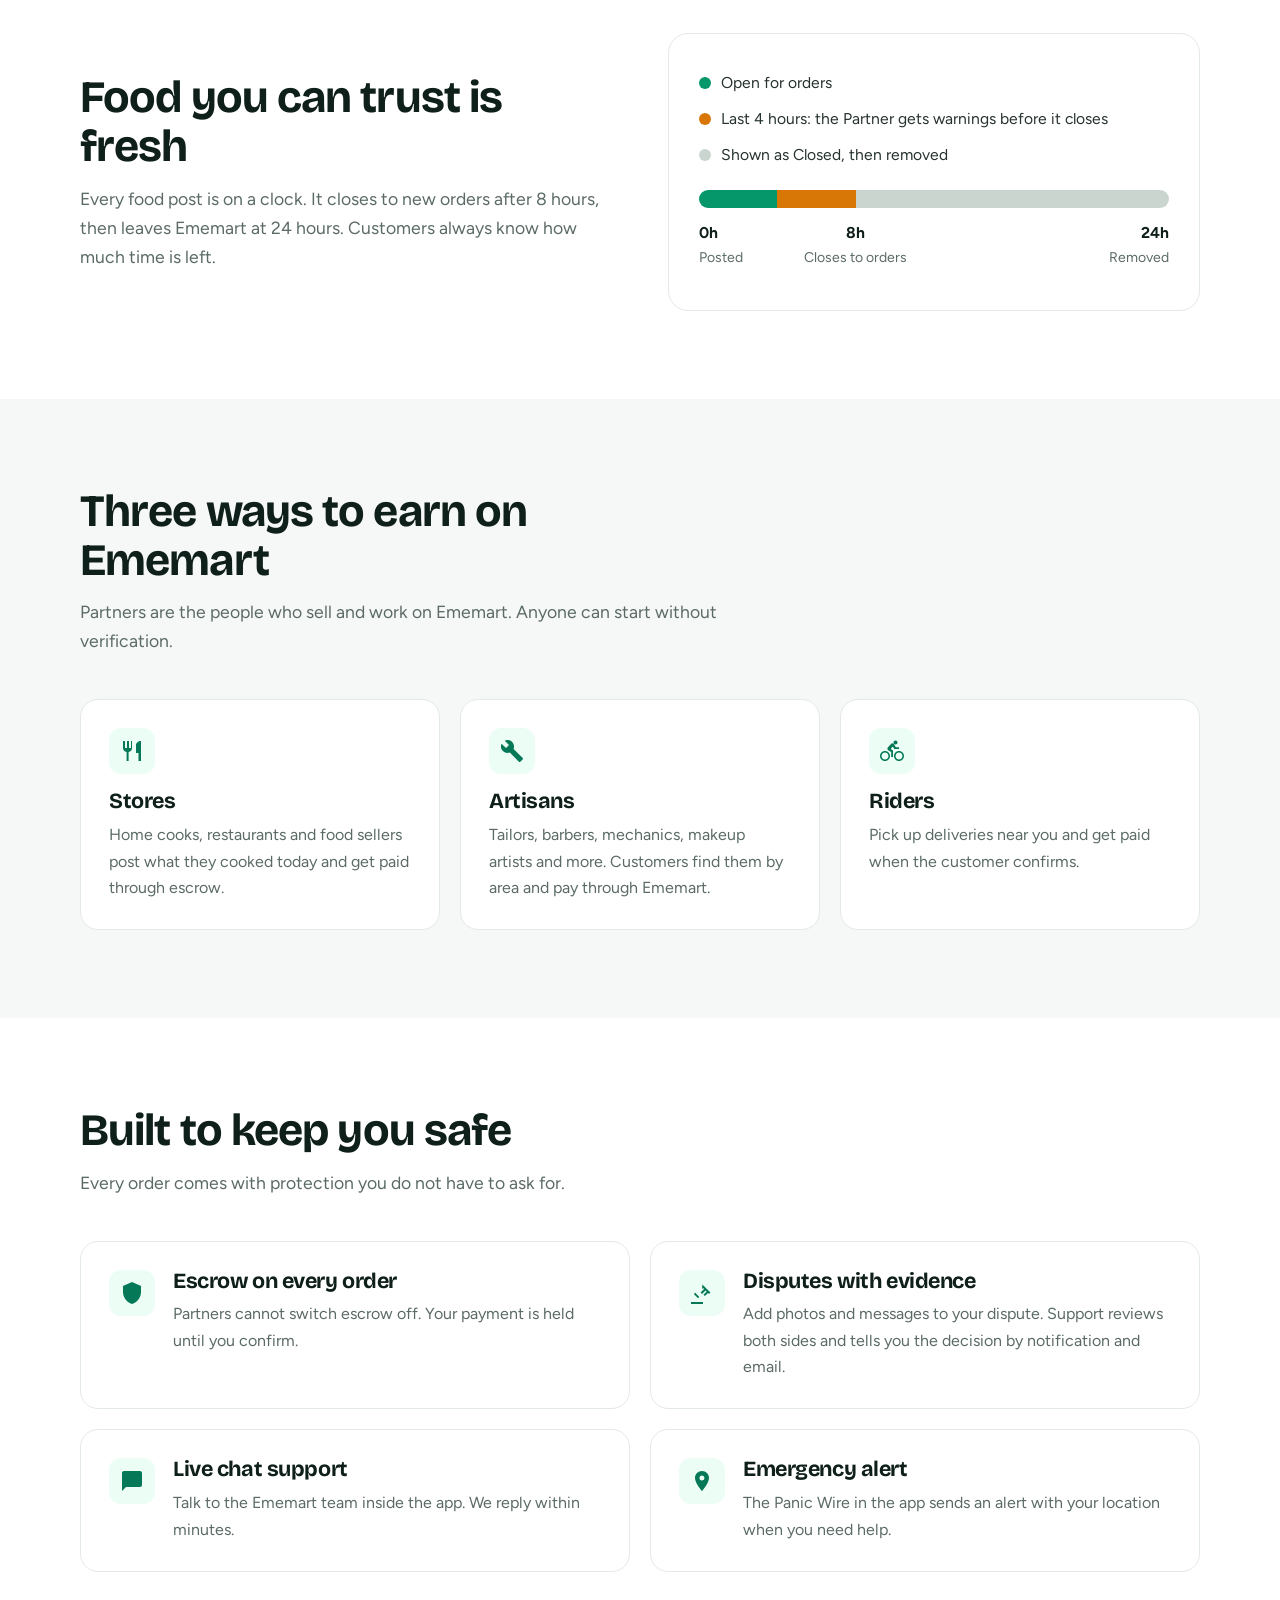
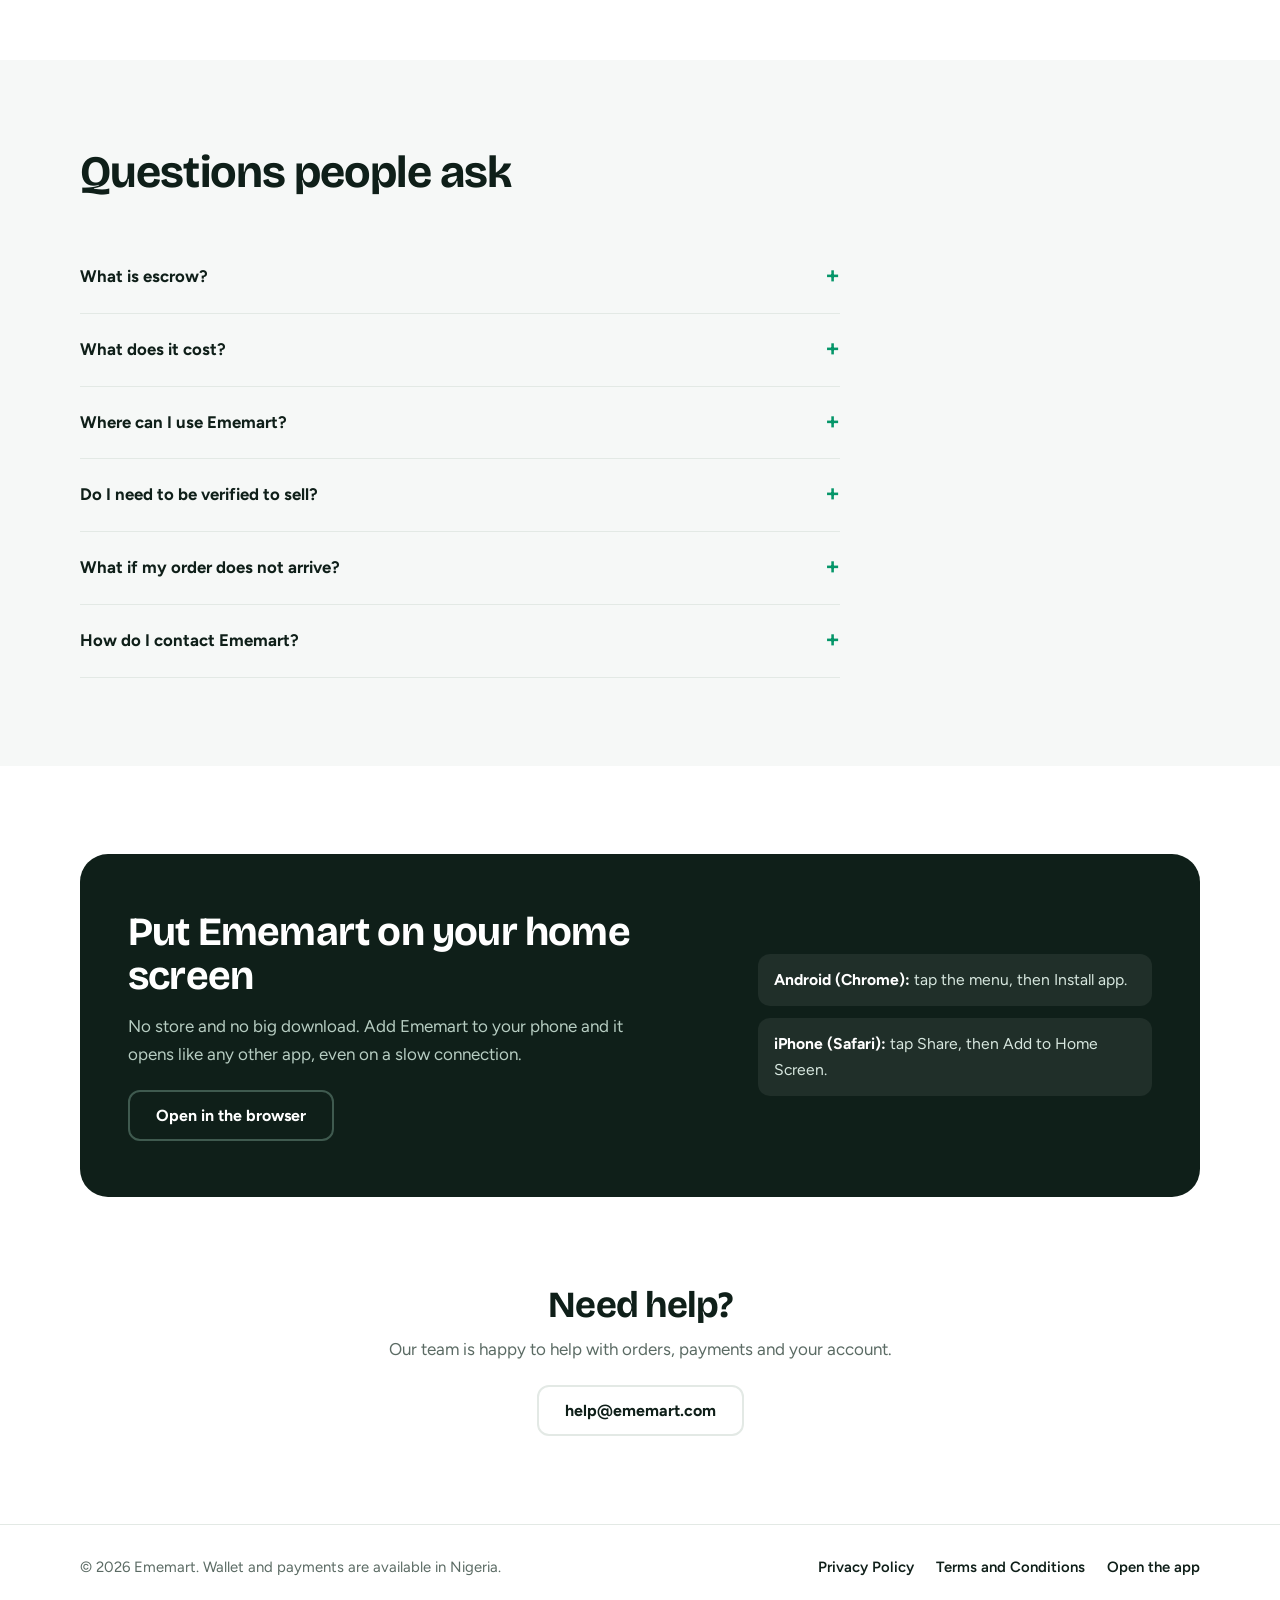
==== commit b0bb0f9e: "Revise payment confirmation and dispute timing Updated the escrow payment process timing and warning" ====
--- a/index.html
+++ b/index.html
@@ -38,6 +38,7 @@
   nav.links{display:flex;align-items:center;gap:26px;font-weight:600;font-size:.97rem}
   nav.links a{text-decoration:none;color:var(--muted)}
   nav.links a:hover{color:var(--ink)}
+  nav.links a.btn{color:#fff}nav.links a.btn:hover{color:#fff}
   .btn{display:inline-flex;align-items:center;justify-content:center;gap:8px;font:700 1rem 'Figtree',sans-serif;padding:14px 26px;border-radius:12px;border:2px solid var(--green);background:var(--green);color:#fff;text-decoration:none;cursor:pointer;transition:background .15s,transform .15s}
   .btn:hover{background:var(--green-d);border-color:var(--green-d);transform:translateY(-1px)}
   .btn.ghost{background:#fff;color:var(--ink);border-color:var(--line)}
@@ -79,9 +80,9 @@
   .tl{background:#fff;border:1px solid var(--line);border-radius:20px;padding:30px}
   .tl-bar{display:flex;height:18px;border-radius:99px;overflow:hidden;margin:22px 0 12px}
   .tl-bar i{display:block}
-  .tl-bar .o{width:33.33%;background:var(--green)}
-  .tl-bar .w{width:16.67%;background:var(--amber)}
-  .tl-bar .c{width:50%;background:#cbd5d0}
+  .tl-bar .o{width:16.67%;background:var(--green)}
+  .tl-bar .w{width:16.66%;background:var(--amber)}
+  .tl-bar .c{width:66.67%;background:#cbd5d0}
   .tl-marks{position:relative;height:60px;font-size:.88rem;color:var(--muted)}
   .tl-marks div{position:absolute;top:0;transform:translateX(-50%);text-align:center;white-space:nowrap}
   .tl-marks div:first-child{transform:none;text-align:left}
@@ -183,11 +184,11 @@
         <p>When you order, Ememart holds your payment in escrow. The Partner is paid only after you confirm.</p>
       </div>
       <div class="steps">
-        <div class="step"><div class="ico"><svg viewBox="0 0 24 24" fill="currentColor"><path d="M12 1 3 5v6c0 5.5 3.8 10.7 9 12 5.2-1.3 9-6.5 9-12V5l-9-4zm-1 15-4-4 1.4-1.4L11 13.2l4.6-4.6L17 10l-6 6z"/></svg></div><h3>Pay into escrow</h3><p>Choose what you want and pay from your Ememart wallet. The Partner sees your order, but not your money yet.</p></div>
+        <div class="step"><div class="ico"><svg viewBox="0 0 24 24" fill="currentColor"><path d="M12 1 3 5v6c0 5.5 3.8 10.7 9 12 5.2-1.3 9-6.5 9-12V5l-9-4zm-1 15-4-4 1.4-1.4L11 13.2l4.6-4.6L17 10l-6 6z"/></svg></div><h3>Pay into escrow</h3><p>Choose what you want and pay from your Ememart wallet. The Partner has 30 minutes to accept. If they decline or do not respond, you are refunded automatically.</p></div>
         <div class="step"><div class="ico"><svg viewBox="0 0 24 24" fill="currentColor"><path d="M19 7c0-1.1-.9-2-2-2h-3v2h3v2.7L13 14H9v-3H4V9H2v9h2c0 1.7 1.3 3 3 3s3-1.3 3-3h4c0 1.7 1.3 3 3 3s3-1.3 3-3h1v-4l-3-7zM7 19a1 1 0 1 1 0-2 1 1 0 0 1 0 2zm10 0a1 1 0 1 1 0-2 1 1 0 0 1 0 2z"/></svg></div><h3>Follow your order</h3><p>The Partner updates each step: accepted, preparing, ready and on the way. A rider or the Partner brings it to you.</p></div>
-        <div class="step"><div class="ico"><svg viewBox="0 0 24 24" fill="currentColor"><path d="m9 16.2-3.5-3.5L4 14.1l5 5 11-11-1.4-1.4z"/></svg></div><h3>Confirm to pay</h3><p>Tap confirm and the Partner is paid. If you do nothing, payment is released automatically after 48 hours.</p></div>
-      </div>
-      <p class="note">Something went wrong? Open a dispute with photos before the 48 hours end. Our support team reviews it and decides. Your money stays safe until then.</p>
+        <div class="step"><div class="ico"><svg viewBox="0 0 24 24" fill="currentColor"><path d="m9 16.2-3.5-3.5L4 14.1l5 5 11-11-1.4-1.4z"/></svg></div><h3>Confirm to pay</h3><p>Tap confirm and the Partner is paid. If you do nothing, payment is released automatically after 24 hours.</p></div>
+      </div>
+      <p class="note">Something went wrong? Open a dispute with photos before the 24 hours end. Our support team reviews it and decides. Your money stays safe until then.</p>
     </div>
   </section>
 
@@ -200,7 +201,7 @@
       <div class="tl" aria-label="Life of a food post over 24 hours">
         <div class="legend">
           <span><i style="background:var(--green)"></i>Open for orders</span>
-          <span><i style="background:var(--amber)"></i>Partner gets a warning before it closes</span>
+          <span><i style="background:var(--amber)"></i>Last 4 hours: the Partner gets warnings before it closes</span>
           <span><i style="background:#cbd5d0"></i>Shown as Closed, then removed</span>
         </div>
         <div class="tl-bar"><i class="o"></i><i class="w"></i><i class="c"></i></div>
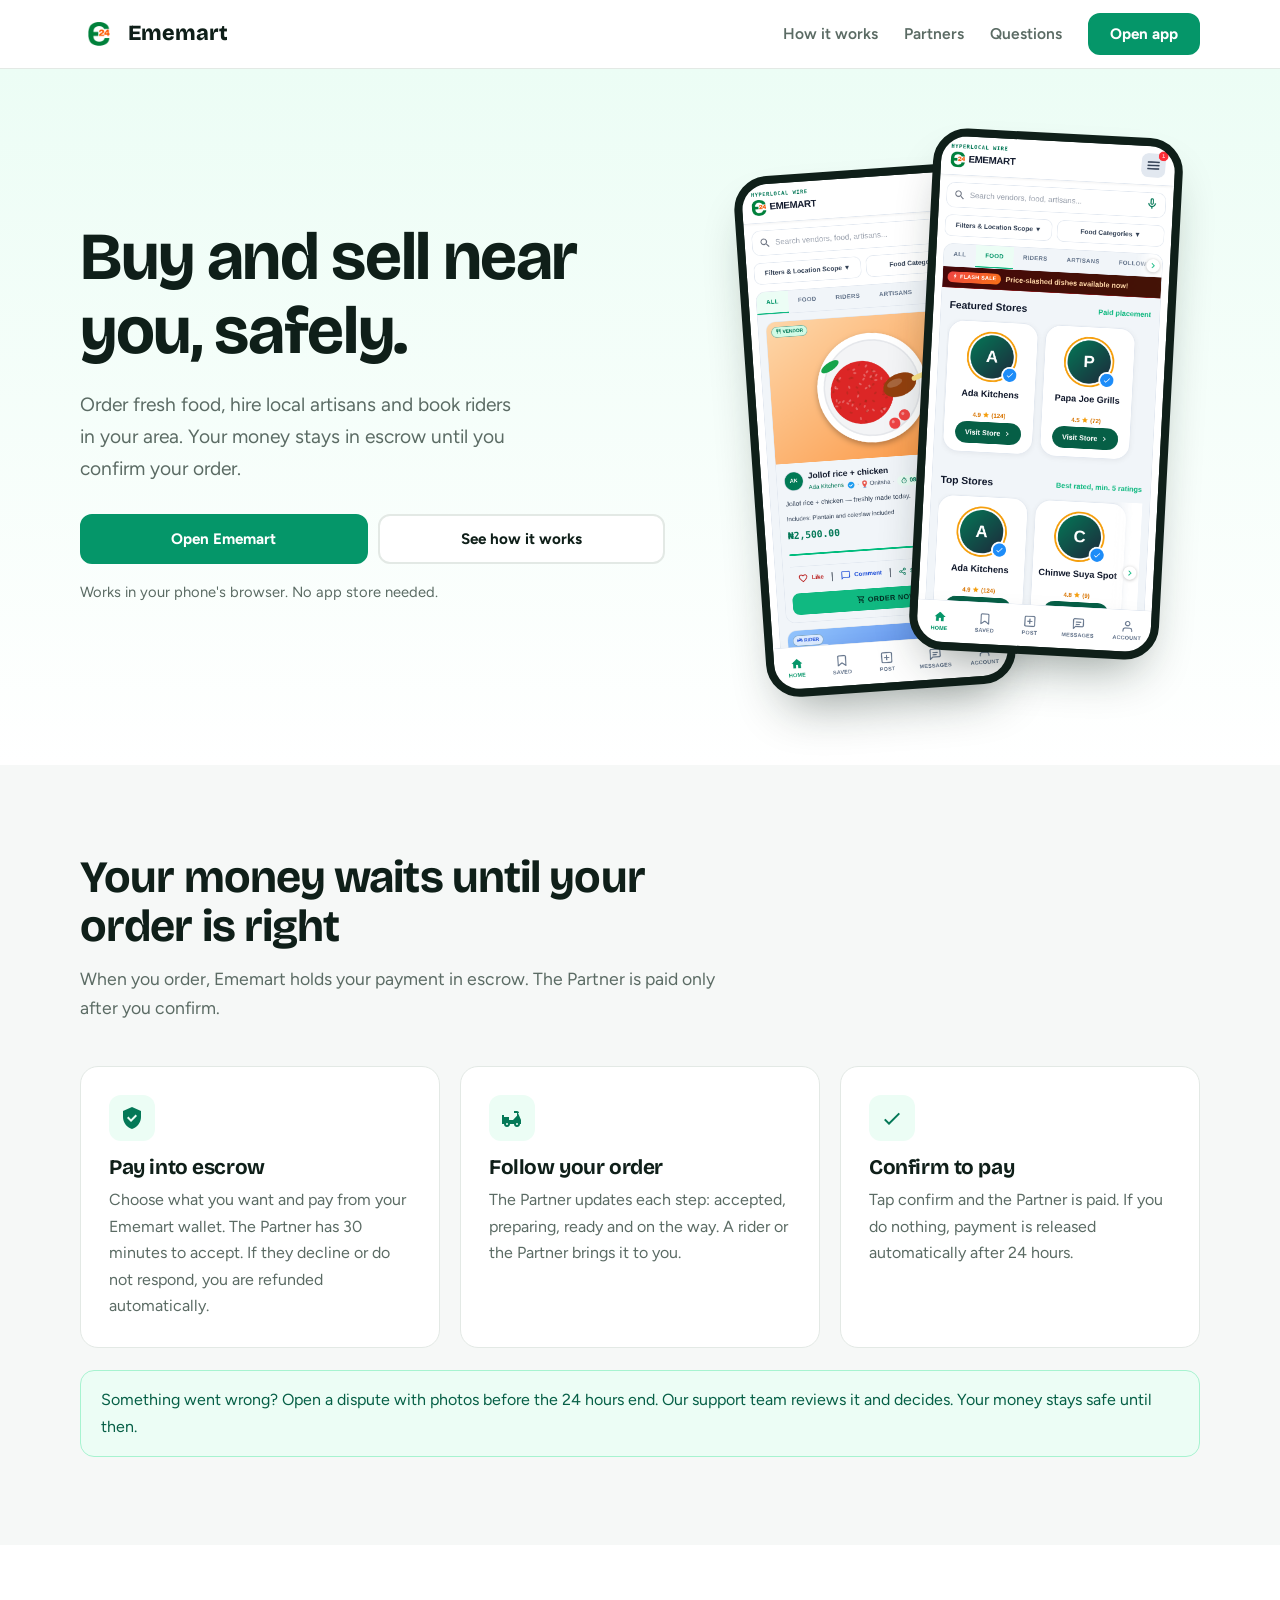
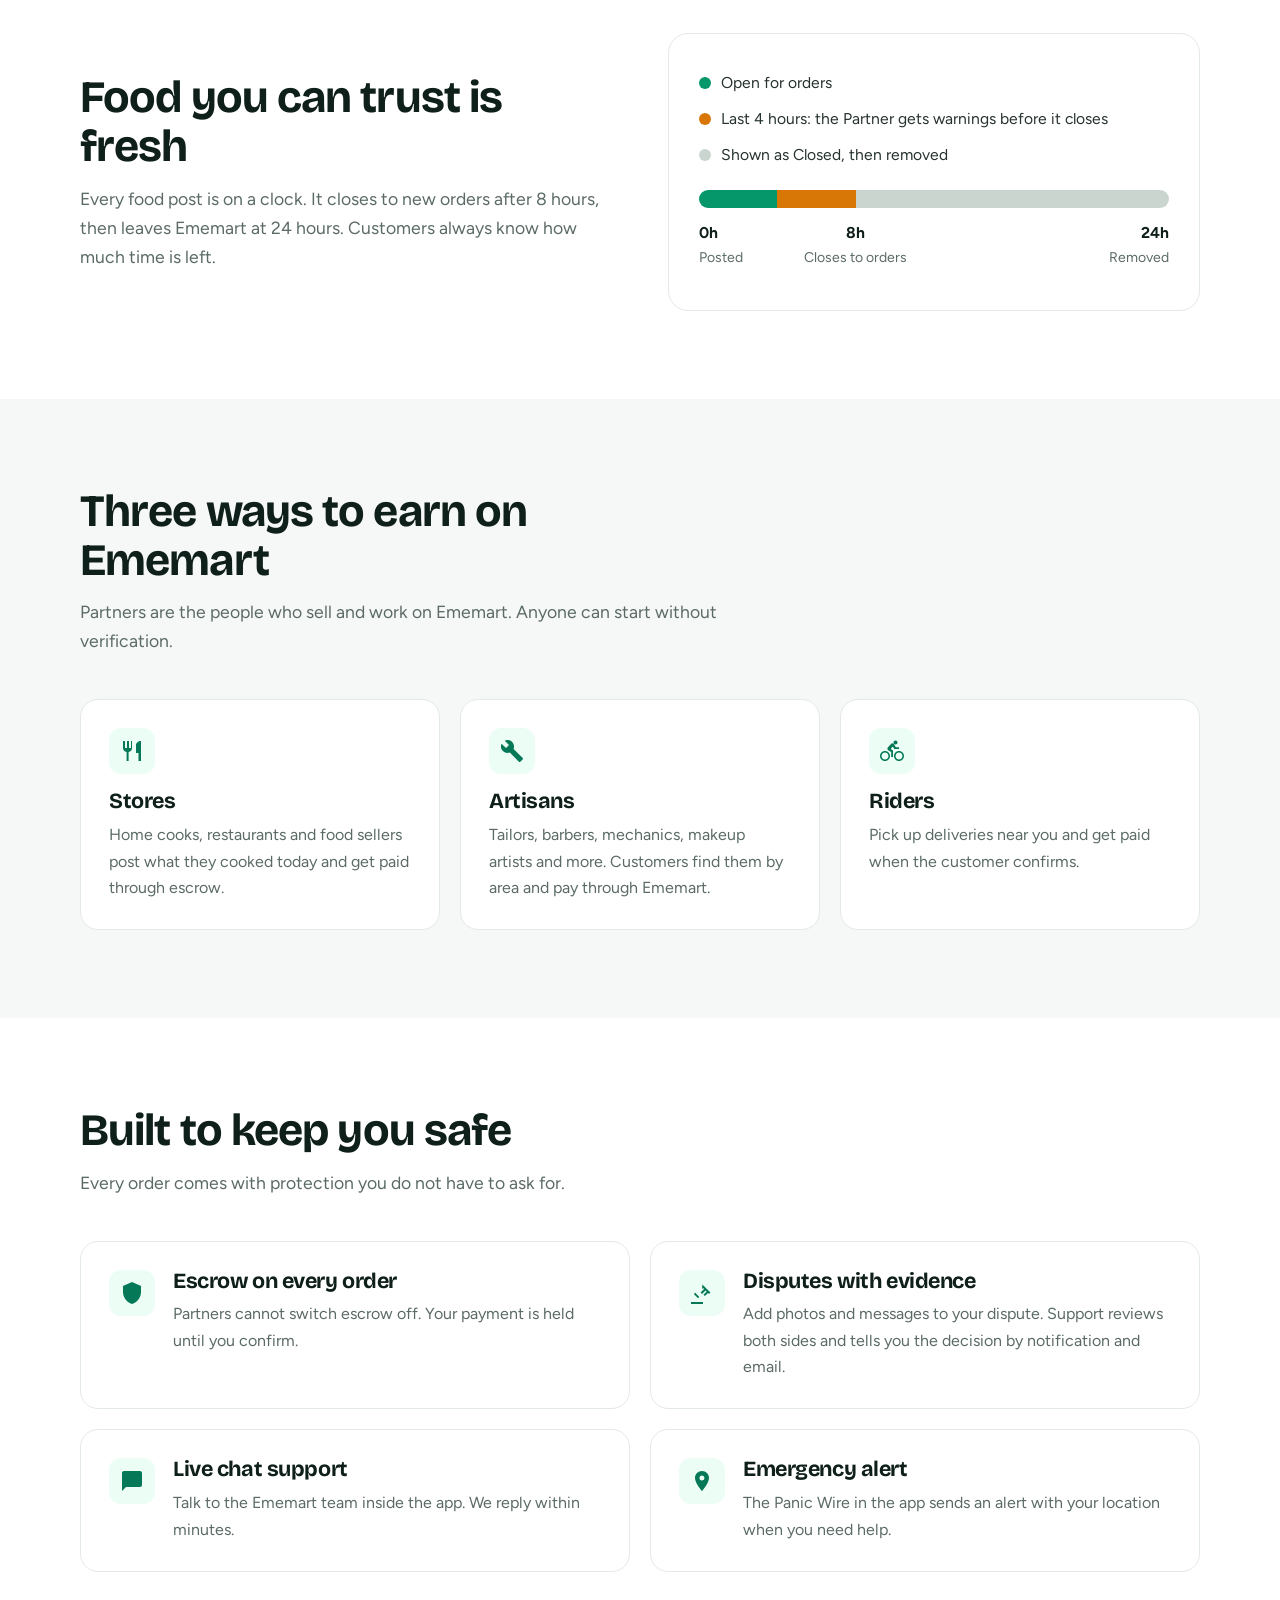
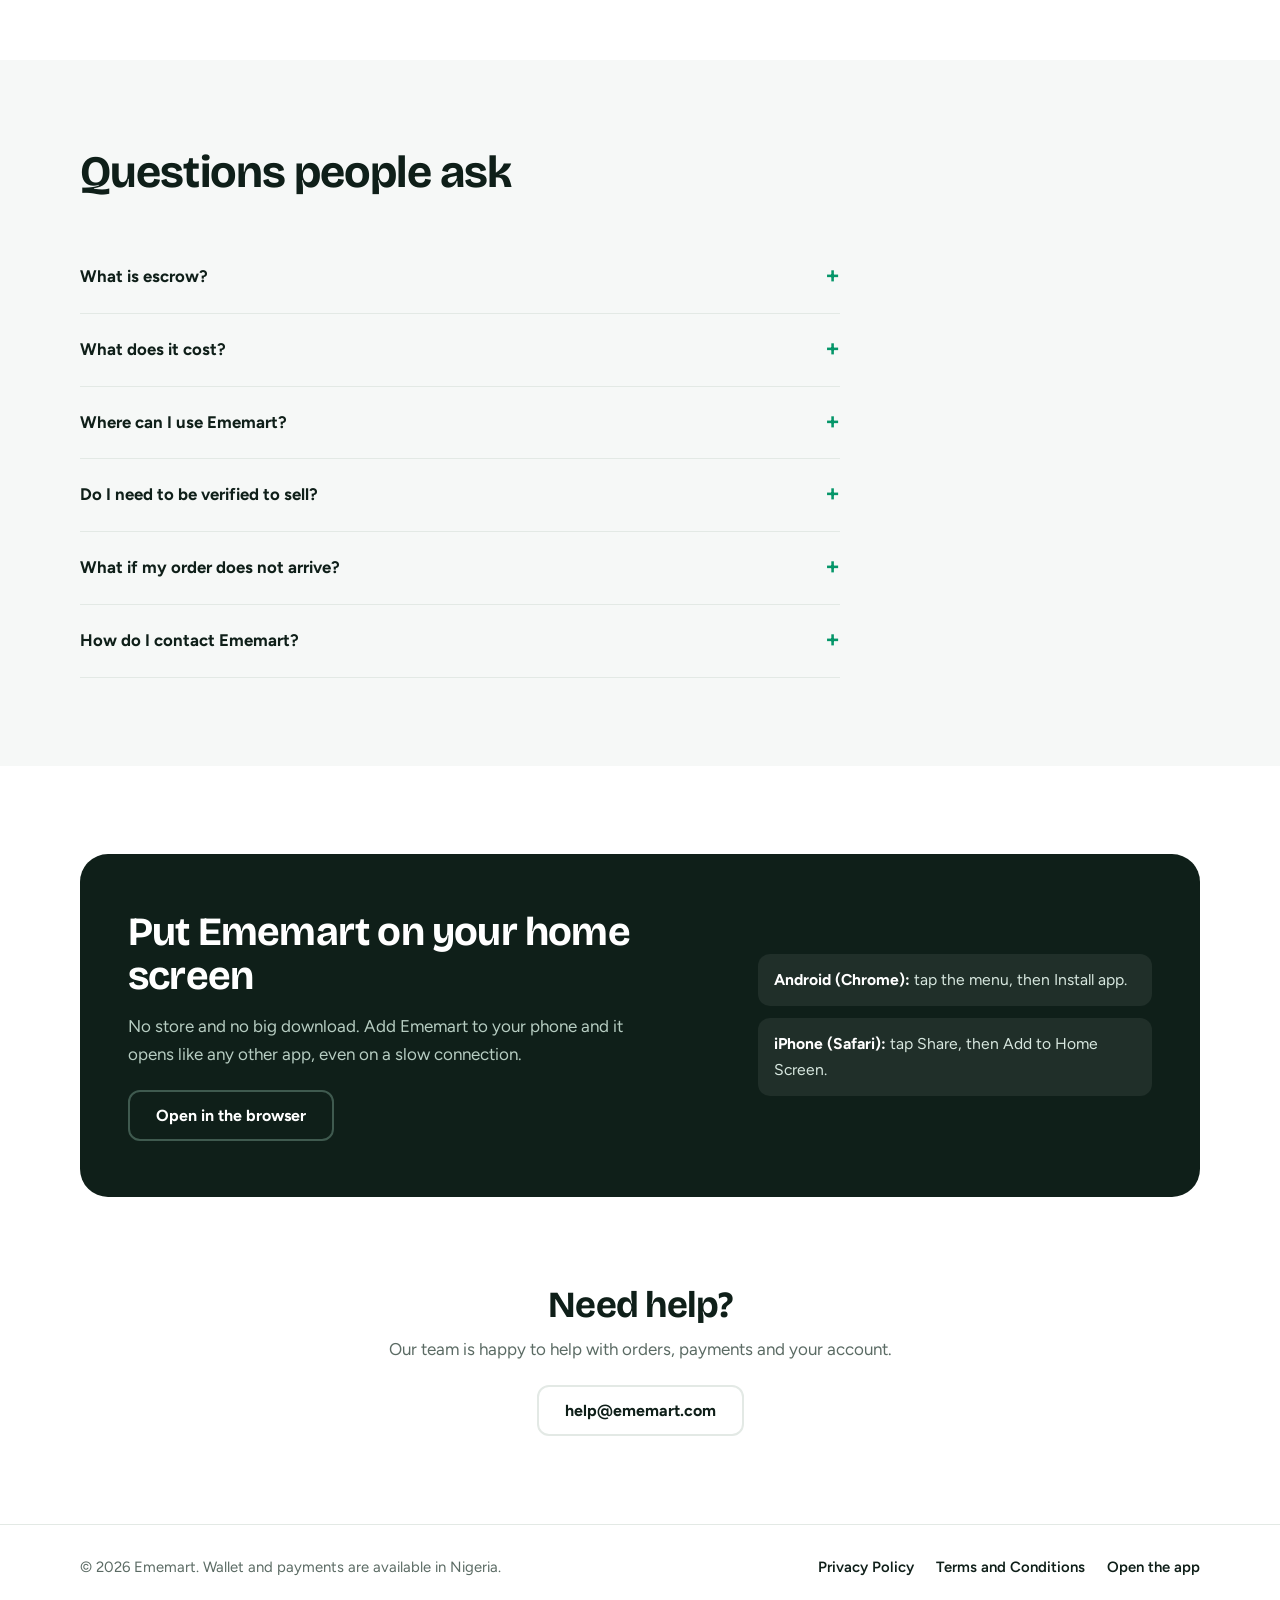
==== commit 84dd9b51: "Update CTA section with new layout and styles" ====
--- a/index.html
+++ b/index.html
@@ -52,6 +52,8 @@
   .hero h1{font-size:clamp(2.5rem,5.6vw,4.2rem);margin-bottom:20px}
   .hero p.lead{font-size:1.2rem;color:var(--muted);max-width:36ch;margin-bottom:30px}
   .cta{display:flex;flex-wrap:wrap;gap:12px}
+  .cta-row{flex-wrap:nowrap;gap:10px}
+  .cta-row .btn{flex:1 1 0;min-width:0;padding:14px 8px;font-size:.95rem;white-space:nowrap}
   .hint{margin-top:16px;font-size:.92rem;color:var(--muted)}
   .phones{position:relative;height:560px;display:flex;justify-content:center}
   .phone{position:absolute;width:250px;border-radius:34px;border:8px solid var(--ink);background:var(--ink);overflow:hidden;box-shadow:0 26px 50px -20px rgba(15,31,25,.45)}
@@ -164,7 +166,7 @@
       <div>
         <h1>Buy and sell near you, safely.</h1>
         <p class="lead">Order fresh food, hire local artisans and book riders in your area. Your money stays in escrow until you confirm your order.</p>
-        <div class="cta">
+        <div class="cta cta-row">
           <a class="btn" href="/app.html">Open Ememart</a>
           <a class="btn ghost" href="#how">See how it works</a>
         </div>
